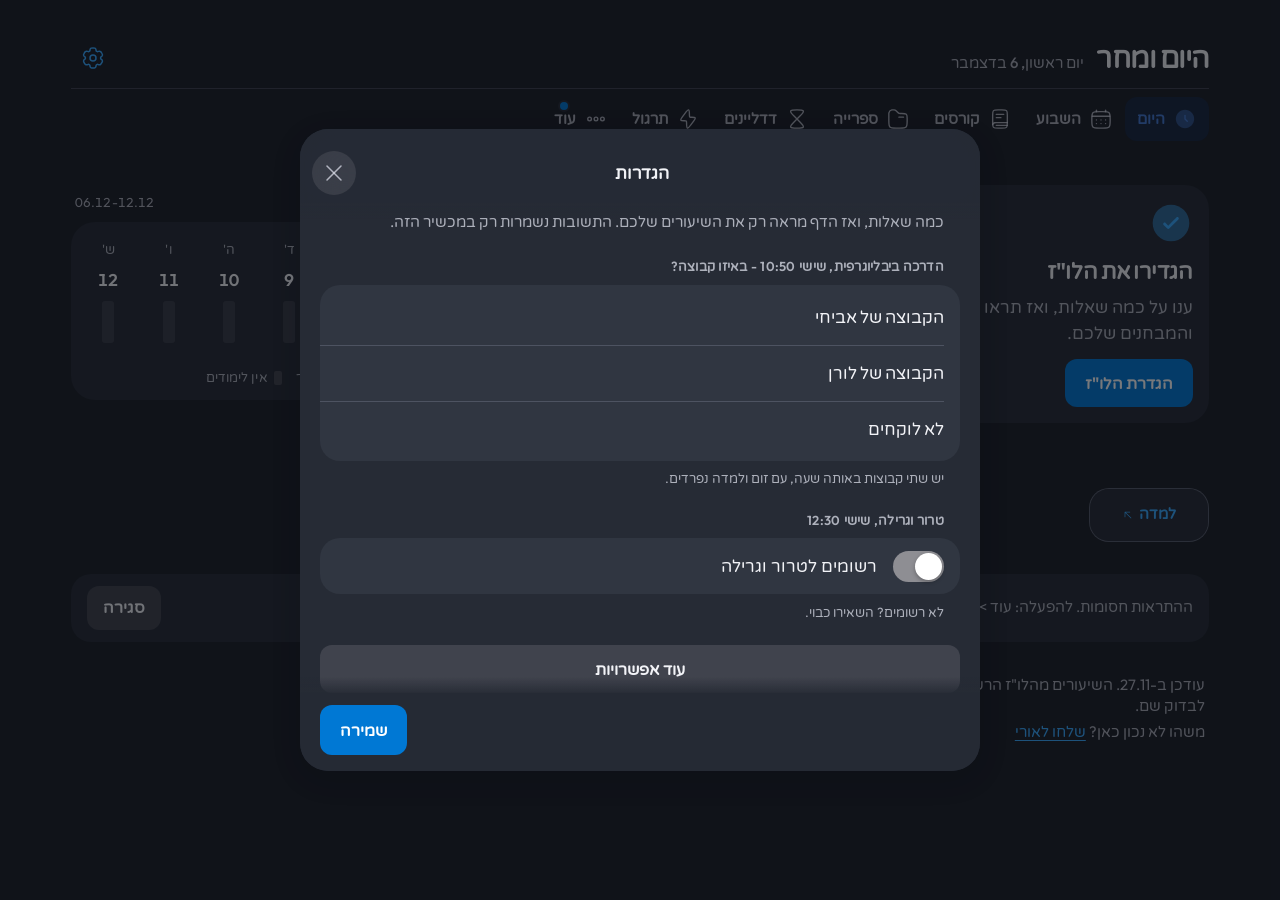
==== index.html @ 7a4036c8 "auto: schedule/deadlines" ====
<!doctype html>
<html lang="he" dir="rtl">
<head>
<meta charset="utf-8">
<meta http-equiv="Content-Security-Policy" content="default-src 'none'; script-src 'self' 'sha256-lDEE6qmxR4JIlNZMzkxEkZ+Kf8+pRT7IKorqDad0kac='; style-src 'self' 'unsafe-inline'; img-src 'self' data:; font-src 'self'; connect-src 'self' https://webcounter.ipi.co.il:8080 https://docs.google.com; frame-src 'self'; worker-src 'self'; manifest-src 'self'; base-uri 'none'; form-action 'none'; object-src 'none'">
<meta name="viewport" content="width=device-width,initial-scale=1,viewport-fit=cover">
<meta name="color-scheme" content="light dark">
<meta name="robots" content="noindex,nofollow">
<meta name="referrer" content="no-referrer">
<link rel="icon" type="image/png" sizes="192x192" href="icon4-192.png">
<link rel="manifest" href="manifest.webmanifest">
<link rel="apple-touch-icon" href="icon4-180.png">
<link rel="apple-touch-icon" sizes="167x167" href="icons/touch-167.png">
<link rel="apple-touch-icon" sizes="152x152" href="icons/touch-152.png">
<link rel="apple-touch-icon" sizes="120x120" href="icons/touch-120.png">
<link rel="icon" type="image/png" sizes="32x32" href="icons/favicon-32.png">
<meta name="mobile-web-app-capable" content="yes">
<meta name="apple-mobile-web-app-capable" content="yes">
<meta name="apple-mobile-web-app-status-bar-style" content="default">
<link rel="apple-touch-startup-image" media="(device-width: 430px) and (device-height: 932px) and (-webkit-device-pixel-ratio: 3) and (orientation: portrait) and (prefers-color-scheme: light)" href="splash/430x932-3x.png">
<link rel="apple-touch-startup-image" media="(device-width: 430px) and (device-height: 932px) and (-webkit-device-pixel-ratio: 3) and (orientation: portrait) and (prefers-color-scheme: dark)" href="splash/430x932-3x-dark.png">
<link rel="apple-touch-startup-image" media="(device-width: 393px) and (device-height: 852px) and (-webkit-device-pixel-ratio: 3) and (orientation: portrait) and (prefers-color-scheme: light)" href="splash/393x852-3x.png">
<link rel="apple-touch-startup-image" media="(device-width: 393px) and (device-height: 852px) and (-webkit-device-pixel-ratio: 3) and (orientation: portrait) and (prefers-color-scheme: dark)" href="splash/393x852-3x-dark.png">
<link rel="apple-touch-startup-image" media="(device-width: 428px) and (device-height: 926px) and (-webkit-device-pixel-ratio: 3) and (orientation: portrait) and (prefers-color-scheme: light)" href="splash/428x926-3x.png">
<link rel="apple-touch-startup-image" media="(device-width: 428px) and (device-height: 926px) and (-webkit-device-pixel-ratio: 3) and (orientation: portrait) and (prefers-color-scheme: dark)" href="splash/428x926-3x-dark.png">
<link rel="apple-touch-startup-image" media="(device-width: 390px) and (device-height: 844px) and (-webkit-device-pixel-ratio: 3) and (orientation: portrait) and (prefers-color-scheme: light)" href="splash/390x844-3x.png">
<link rel="apple-touch-startup-image" media="(device-width: 390px) and (device-height: 844px) and (-webkit-device-pixel-ratio: 3) and (orientation: portrait) and (prefers-color-scheme: dark)" href="splash/390x844-3x-dark.png">
<link rel="apple-touch-startup-image" media="(device-width: 375px) and (device-height: 812px) and (-webkit-device-pixel-ratio: 3) and (orientation: portrait) and (prefers-color-scheme: light)" href="splash/375x812-3x.png">
<link rel="apple-touch-startup-image" media="(device-width: 375px) and (device-height: 812px) and (-webkit-device-pixel-ratio: 3) and (orientation: portrait) and (prefers-color-scheme: dark)" href="splash/375x812-3x-dark.png">
<link rel="apple-touch-startup-image" media="(device-width: 414px) and (device-height: 896px) and (-webkit-device-pixel-ratio: 3) and (orientation: portrait) and (prefers-color-scheme: light)" href="splash/414x896-3x.png">
<link rel="apple-touch-startup-image" media="(device-width: 414px) and (device-height: 896px) and (-webkit-device-pixel-ratio: 3) and (orientation: portrait) and (prefers-color-scheme: dark)" href="splash/414x896-3x-dark.png">
<link rel="apple-touch-startup-image" media="(device-width: 414px) and (device-height: 896px) and (-webkit-device-pixel-ratio: 2) and (orientation: portrait) and (prefers-color-scheme: light)" href="splash/414x896-2x.png">
<link rel="apple-touch-startup-image" media="(device-width: 414px) and (device-height: 896px) and (-webkit-device-pixel-ratio: 2) and (orientation: portrait) and (prefers-color-scheme: dark)" href="splash/414x896-2x-dark.png">
<link rel="apple-touch-startup-image" media="(device-width: 375px) and (device-height: 667px) and (-webkit-device-pixel-ratio: 2) and (orientation: portrait) and (prefers-color-scheme: light)" href="splash/375x667-2x.png">
<link rel="apple-touch-startup-image" media="(device-width: 375px) and (device-height: 667px) and (-webkit-device-pixel-ratio: 2) and (orientation: portrait) and (prefers-color-scheme: dark)" href="splash/375x667-2x-dark.png">
<link rel="apple-touch-startup-image" media="(device-width: 402px) and (device-height: 874px) and (-webkit-device-pixel-ratio: 3) and (orientation: portrait) and (prefers-color-scheme: light)" href="splash/402x874-3x.png">
<link rel="apple-touch-startup-image" media="(device-width: 402px) and (device-height: 874px) and (-webkit-device-pixel-ratio: 3) and (orientation: portrait) and (prefers-color-scheme: dark)" href="splash/402x874-3x-dark.png">
<link rel="apple-touch-startup-image" media="(device-width: 440px) and (device-height: 956px) and (-webkit-device-pixel-ratio: 3) and (orientation: portrait) and (prefers-color-scheme: light)" href="splash/440x956-3x.png">
<link rel="apple-touch-startup-image" media="(device-width: 440px) and (device-height: 956px) and (-webkit-device-pixel-ratio: 3) and (orientation: portrait) and (prefers-color-scheme: dark)" href="splash/440x956-3x-dark.png">
<meta name="apple-mobile-web-app-title" content="היום ומחר">
<meta name="theme-color" content="#F2F2F7" media="(prefers-color-scheme: light)">
<meta name="theme-color" content="#000000" media="(prefers-color-scheme: dark)">
<script>try{localStorage.removeItem("tzofen-home-v1-theme")}catch(e){}
(function(){
  var K="tz-theme", root=document.documentElement;
  /* the colour of the page background in each theme (tokens.css and extra.css); the browser bar and the splash follow it */
  var BG={dusk:"#1B1F27", paper:"#ECE8DF", light:"#F2F2F7", dark:"#000000"};
  function get(){ try{ var v=localStorage.getItem(K); return v==="dark"||v==="auto"||v==="dusk"||v==="paper"||v==="light"?v:"dusk" }catch(e){ return "dusk" } }
  function metas(){
    var ms=document.head.querySelectorAll('meta[name="theme-color"]');
    while (ms.length<2){ var m=document.createElement("meta"); m.name="theme-color"; document.head.appendChild(m); ms=document.head.querySelectorAll('meta[name="theme-color"]') }
    return ms;
  }
  /* auto: two metas that carry a media query, so the browser follows the phone. Every other theme: both metas say the same colour. */
  function paint(v){
    var ms=metas();
    if (v==="auto"){
      ms[0].setAttribute("content",BG.light); ms[0].setAttribute("media","(prefers-color-scheme: light)");
      ms[1].setAttribute("content",BG.dark);  ms[1].setAttribute("media","(prefers-color-scheme: dark)");
    } else {
      for (var i=0;i<ms.length;i++){ ms[i].setAttribute("content",BG[v]); ms[i].removeAttribute("media") }
    }
  }
  function apply(v){ if(v==="auto") root.removeAttribute("data-theme"); else root.setAttribute("data-theme",v); paint(v) }
  apply(get());
  document.addEventListener("DOMContentLoaded",function(){
    var v=get(), r=document.querySelector('input[name=theme][value="'+v+'"]'); if(r) r.checked=true;
    document.addEventListener("change",function(e){
      var t=e.target; if(!t||t.name!=="theme") return;
      try{ localStorage.setItem(K,t.value) }catch(x){}
      apply(t.value);
    });
  });
})();
</script>
<title>היום ומחר - צופן</title>
<meta name="description" content="השיעור הבא, היום ומחר, דדליינים, מבחנים וחניה בבר-אילן, לצופן שנה א'">
<meta property="og:type" content="website">
<meta property="og:locale" content="he_IL">
<meta property="og:title" content="היום ומחר - צופן">
<meta property="og:description" content="השיעור הבא, היום ומחר, דדליינים, מבחנים וחניה בבר-אילן, לצופן שנה א'">
<meta property="og:url" content="https://orihamo.github.io/tzofen/">
<meta property="og:image" content="https://orihamo.github.io/tzofen/og-v1.png">
<meta property="og:image:width" content="1200">
<meta property="og:image:height" content="630">
<meta property="og:image:alt" content="היום ומחר: הלוח של צופן שנה א'">
<meta name="twitter:card" content="summary_large_image">
<link rel="stylesheet" href="a/app.124fa1e1.css">
</head>
<body>
<svg xmlns="http://www.w3.org/2000/svg" width="0" height="0" style="position:absolute" aria-hidden="true" focusable="false"><defs>
<!-- Icons: Solar by 480 Design, CC BY 4.0 (https://creativecommons.org/licenses/by/4.0/) -->
<symbol id="i-clock" viewBox="0 0 24 24" fill="currentColor"><g fill="none" stroke="currentColor" stroke-linecap="round" stroke-width="1.5"><circle cx="12" cy="12" r="10"/><path stroke-linejoin="round" d="M12 8V12L14.5 14.5"/></g></symbol>
<symbol id="i-calendar-blank" viewBox="0 0 24 24" fill="currentColor"><g fill="none" stroke="currentColor" stroke-linecap="round" stroke-width="1.5"><path d="M10 22H14C17.7712 22 19.6569 22 20.8284 20.8284C22 19.6569 22 17.7712 22 14V12C22 8.22876 22 6.34315 20.8284 5.17157C19.6569 4 17.7712 4 14 4H10C6.22876 4 4.34315 4 3.17157 5.17157C2 6.34315 2 8.22876 2 12V14C2 17.7712 2 19.6569 3.17157 20.8284C4.34315 22 6.22876 22 10 22Z"/><path d="M7 4V2.5"/><path d="M17 4V2.5"/><path d="M2.5 9H21.5"/><path stroke-linejoin="round" d="M17 13H17.0001"/><path stroke-linejoin="round" d="M12 13H12.0001"/><path stroke-linejoin="round" d="M7 13H7.0001"/><path stroke-linejoin="round" d="M17 17.0234H17.0001"/><path stroke-linejoin="round" d="M12 17.0234H12.0001"/><path stroke-linejoin="round" d="M7 17.0234H7.0001"/></g></symbol>
<symbol id="i-book-open" viewBox="0 0 24 24" fill="currentColor"><g fill="none" stroke="currentColor" stroke-linecap="round" stroke-width="1.5"><path d="M10 22H14C16.8284 22 18.2426 22 19.1213 21.1213C20 20.2426 20 18.8284 20 16V8C20 5.17157 20 3.75736 19.1213 2.87868C18.2426 2 16.8284 2 14 2H10C7.17157 2 5.75736 2 4.87868 2.87868C4 3.75736 4 5.17157 4 8V16C4 18.8284 4 20.2426 4.87868 21.1213C5.75736 22 7.17157 22 10 22Z"/><path d="M19.9997 16H7.89749C6.96751 16 6.50253 16 6.12103 16.1022C5.08575 16.3796 4.29986 17.1212 4.02246 18.1564"/><path d="M8 7H16"/><path d="M8 10.5H13"/><path d="M19.9239 19H8"/></g></symbol>
<symbol id="i-hourglass" viewBox="0 0 24 24" fill="currentColor"><path fill="none" stroke="currentColor" stroke-linecap="round" stroke-width="1.5" d="M12 12L9.0423 14.9289C6.11981 17.823 4.65857 19.27 5.06765 20.5185C5.10282 20.6258 5.14649 20.7302 5.19825 20.8307C5.80046 22 7.86697 22 12 22C16.133 22 18.1995 22 18.8017 20.8307C18.8535 20.7302 18.8972 20.6258 18.9323 20.5185C19.3414 19.27 17.8802 17.823 14.9577 14.9289L12 12ZM12 12L14.9577 9.07107C17.8802 6.177 19.3414 4.72997 18.9323 3.48149C18.8972 3.37417 18.8535 3.26977 18.8017 3.16926C18.1995 2 16.133 2 12 2C7.86697 2 5.80046 2 5.19825 3.16926C5.14649 3.26977 5.10282 3.37417 5.06765 3.48149C4.65857 4.72997 6.11981 6.177 9.0423 9.07107L12 12Z"/></symbol>
<symbol id="i-dots-three" viewBox="0 0 24 24" fill="currentColor"><g fill="none" stroke="currentColor" stroke-linecap="round" stroke-width="1.5"><circle cx="5" cy="12" r="2"/><circle cx="12" cy="12" r="2"/><circle cx="19" cy="12" r="2"/></g></symbol>
<symbol id="i-gear" viewBox="0 0 24 24" fill="currentColor"><g fill="none" stroke="currentColor" stroke-linecap="round" stroke-width="1.5"><circle cx="12" cy="12" r="3"/><path d="M12.0005 2C12.9324 2 13.3983 2 13.7658 2.15224C14.2559 2.35523 14.6452 2.74458 14.8482 3.23463C14.9409 3.45833 14.9772 3.71848 14.9914 4.09794C15.0122 4.65566 15.2982 5.17191 15.7816 5.45096C16.2649 5.73002 16.855 5.71959 17.3484 5.4588C17.6841 5.28136 17.9276 5.18269 18.1676 5.15109C18.6935 5.08185 19.2254 5.22436 19.6462 5.54727C19.9618 5.78945 20.1948 6.19297 20.6607 7C21.1267 7.80703 21.3596 8.21055 21.4116 8.60497C21.4808 9.13087 21.3383 9.66273 21.0154 10.0835C20.868 10.2757 20.6608 10.4371 20.3392 10.6392C19.8667 10.9361 19.5626 11.4418 19.5626 11.9999C19.5626 12.558 19.8666 13.0639 20.3392 13.3608C20.6607 13.5628 20.8679 13.7243 21.0153 13.9164C21.3382 14.3372 21.4807 14.8691 21.4115 15.395C21.3595 15.7894 21.1266 16.1929 20.6606 16.9999C20.1947 17.807 19.9617 18.2105 19.6461 18.4527C19.2253 18.7756 18.6934 18.9181 18.1675 18.8488C17.9275 18.8172 17.6841 18.7186 17.3484 18.5412C16.8549 18.2804 16.2648 18.2699 15.7815 18.549C15.2982 18.8281 15.0122 19.3443 14.9914 19.902C14.9772 20.2815 14.9409 20.5417 14.8482 20.7654C14.6452 21.2554 14.2559 21.6448 13.7658 21.8478C13.3983 22 12.9324 22 12.0005 22C11.0686 22 10.6027 22 10.2351 21.8478C9.74505 21.6448 9.35571 21.2554 9.15272 20.7654C9.06006 20.5417 9.0238 20.2815 9.0096 19.9021C8.98874 19.3443 8.70273 18.8281 8.21939 18.549C7.73605 18.27 7.14596 18.2804 6.65253 18.5412C6.31681 18.7186 6.07338 18.8173 5.83333 18.8489C5.30743 18.9181 4.77557 18.7756 4.35475 18.4527C4.03913 18.2106 3.80616 17.807 3.34022 17C2.87428 16.193 2.64131 15.7894 2.58938 15.395C2.52015 14.8691 2.66266 14.3373 2.98557 13.9165C3.13297 13.7244 3.34013 13.5629 3.66167 13.3608C4.13424 13.0639 4.43832 12.5581 4.43835 12C4.43838 11.4419 4.13429 10.936 3.66167 10.639C3.34019 10.437 3.13305 10.2756 2.98566 10.0835C2.66276 9.66266 2.52025 9.1308 2.58948 8.60491C2.64141 8.21048 2.87438 7.80697 3.34032 6.99993C3.80626 6.1929 4.03923 5.78938 4.35485 5.5472C4.77567 5.22429 5.30753 5.08178 5.83342 5.15102C6.07349 5.18262 6.31693 5.2813 6.65268 5.45876C7.14608 5.71954 7.73612 5.72996 8.21943 5.45093C8.70274 5.17189 8.98875 4.65568 9.0096 4.09799C9.02379 3.7185 9.06005 3.45834 9.15272 3.23463C9.35571 2.74458 9.74505 2.35523 10.2351 2.15224C10.6027 2 11.0686 2 12.0005 2Z"/></g></symbol>
<symbol id="i-x" viewBox="0 0 24 24" fill="currentColor"><g fill="none" stroke="currentColor" stroke-linecap="round" stroke-width="1.5"><path d="M19.0068 5L5.00684 19"/><path d="M19 19L5 5"/></g></symbol>
<symbol id="i-caret-down" viewBox="0 0 24 24" fill="currentColor"><path fill="none" stroke="currentColor" stroke-linecap="round" stroke-linejoin="round" stroke-width="1.5" d="M19 9L12 15L5 9"/></symbol>
<symbol id="i-caret-right" viewBox="0 0 24 24" fill="currentColor"><path fill="none" stroke="currentColor" stroke-linecap="round" stroke-linejoin="round" stroke-width="1.5" d="M9 5L15 12L9 19"/></symbol>
<symbol id="i-caret-left" viewBox="0 0 24 24" fill="currentColor"><path fill="none" stroke="currentColor" stroke-linecap="round" stroke-linejoin="round" stroke-width="1.5" d="M15 5L9 12L15 19"/></symbol>
<symbol id="i-video-camera" viewBox="0 0 24 24" fill="currentColor"><g fill="none" stroke="currentColor" stroke-linecap="round" stroke-width="1.5"><path d="M9.5 20C6.21252 20 4.56878 20 3.46243 19.092C3.25989 18.9258 3.07418 18.7401 2.90796 18.5376C2 17.4312 2 15.7875 2 12.5V11.5C2 8.21252 2 6.56878 2.90796 5.46243C3.07418 5.25989 3.25989 5.07418 3.46243 4.90796C4.56878 4 6.21252 4 9.5 4C12.7875 4 14.4312 4 15.5376 4.90796C15.7401 5.07418 15.9258 5.25989 16.092 5.46243C17 6.56878 17 8.21252 17 11.5V12.5C17 15.7875 17 17.4312 16.092 18.5376C15.9258 18.7401 15.7401 18.9258 15.5376 19.092C14.4312 20 12.7875 20 9.5 20Z"/><path d="M17 9.49995L17.6584 9.17077C19.6042 8.19783 20.5772 7.71135 21.2886 8.15102C22 8.5907 22 9.67848 22 11.8541V12.1458C22 14.3214 22 15.4092 21.2886 15.8489C20.5772 16.2885 19.6042 15.8021 17.6584 14.8291L17 14.4999V9.49995Z"/></g></symbol>
<symbol id="i-map-pin" viewBox="0 0 24 24" fill="currentColor"><g fill="none" stroke="currentColor" stroke-linecap="round" stroke-width="1.5"><path d="M13.4629 21.6744C12.5343 22.1085 11.4657 22.1085 10.5371 21.6744C6.55332 19.8124 4 14.6055 4 10.1433C4 5.64588 7.58172 2 12 2C16.4183 2 20 5.64588 20 10.1433C20 14.6055 17.4467 19.8124 13.4629 21.6744Z"/><circle cx="12" cy="10" r="3"/></g></symbol>
<symbol id="i-check" viewBox="0 0 24 24" fill="currentColor"><g fill="none" stroke="currentColor" stroke-linecap="round" stroke-linejoin="round" stroke-width="1.5"><path d="M4 12.9L7.14286 16.5L15 7.5"/><path d="M20 7.5625L11.4283 16.5625L11 16"/></g></symbol>
<symbol id="i-arrow-up-right" viewBox="0 0 24 24" fill="currentColor"><path fill="none" stroke="currentColor" stroke-linecap="round" stroke-linejoin="round" stroke-width="1.5" d="M6 18L18 6M18 15V6H9"/></symbol>
<symbol id="i-magnifying-glass" viewBox="0 0 24 24" fill="currentColor"><g fill="none" stroke="currentColor" stroke-linecap="round" stroke-width="1.5"><circle cx="11.5" cy="11.5" r="9.5"/><path d="M18.2168 18.2178L21.9994 22.0004"/></g></symbol>
<symbol id="i-plus" viewBox="0 0 24 24" fill="currentColor"><g fill="none" stroke="currentColor" stroke-linecap="round" stroke-width="1.5"><path d="M4 12L20 12"/><path d="M12.0204 4L12.0205 20.0003"/></g></symbol>
<symbol id="i-info" viewBox="0 0 24 24" fill="currentColor"><g fill="none" stroke="currentColor" stroke-linecap="round" stroke-width="1.5"><circle cx="12" cy="12" r="10"/><path d="M12 17V11"/><path stroke-linejoin="round" d="M12 8H12.0001"/></g></symbol>
<symbol id="i-share-network" viewBox="0 0 24 24" fill="currentColor"><g fill="none" stroke="currentColor" stroke-linecap="round" stroke-width="1.5"><path d="M19.5 5.5C19.5 6.88071 18.3807 8 17 8C15.6193 8 14.5 6.88071 14.5 5.5C14.5 4.11929 15.6193 3 17 3C18.3807 3 19.5 4.11929 19.5 5.5Z"/><path d="M14.5 18.5C14.5 17.1193 15.6193 16 17 16C18.3807 16 19.5 17.1193 19.5 18.5C19.5 19.8807 18.3807 21 17 21C15.6193 21 14.5 19.8807 14.5 18.5Z"/><path d="M4.5 12C4.5 10.6193 5.61929 9.5 7 9.5C8.38071 9.5 9.5 10.6193 9.5 12C9.5 13.3807 8.38071 14.5 7 14.5C5.61929 14.5 4.5 13.3807 4.5 12Z"/><path d="M9.09668 13.3628L14.9038 17.1374"/><path d="M9.09668 10.6372L14.9039 6.86258"/></g></symbol>
<symbol id="i-link" viewBox="0 0 24 24" fill="currentColor"><g fill="none" stroke="currentColor" stroke-linecap="round" stroke-width="1.5"><path d="M10.0464 14C8.54044 12.4882 8.67609 9.90087 10.3494 8.22108L15.197 3.35462C16.8703 1.67483 19.4476 1.53865 20.9536 3.05046C22.4596 4.56228 22.3239 7.14956 20.6506 8.82935L18.2268 11.2626"/><path d="M13.9536 10C15.4596 11.5118 15.3239 14.0991 13.6506 15.7789L11.2268 18.2121L8.80299 20.6454C7.12969 22.3252 4.55237 22.4613 3.0464 20.9495C1.54043 19.4377 1.67609 16.8504 3.34939 15.1706L5.77323 12.7373"/></g></symbol>
<symbol id="i-bell" viewBox="0 0 24 24" fill="currentColor"><g fill="none" stroke="currentColor" stroke-linecap="round" stroke-width="1.5"><path d="M18.7491 9.70957V9.00496C18.7491 5.13623 15.7274 2 12 2C8.27256 2 5.25087 5.13623 5.25087 9.00496V9.70957C5.25087 10.5552 5.00972 11.3818 4.5578 12.0854L3.45036 13.8095C2.43882 15.3843 3.21105 17.5249 4.97036 18.0229C9.57274 19.3257 14.4273 19.3257 19.0296 18.0229C20.789 17.5249 21.5612 15.3843 20.5496 13.8095L19.4422 12.0854C18.9903 11.3818 18.7491 10.5552 18.7491 9.70957Z"/><path d="M7.5 19C8.15503 20.7478 9.92246 22 12 22C14.0775 22 15.845 20.7478 16.5 19"/></g></symbol>
<symbol id="i-chat-circle" viewBox="0 0 24 24" fill="currentColor"><path fill="none" stroke="currentColor" stroke-linecap="round" stroke-width="1.5" d="M22 12C22 17.5228 17.5228 22 12 22C10.4003 22 8.88837 21.6244 7.54753 20.9565C7.19121 20.7791 6.78393 20.72 6.39939 20.8229L4.17335 21.4185C3.20701 21.677 2.32295 20.793 2.58151 19.8267L3.17712 17.6006C3.28001 17.2161 3.22094 16.8088 3.04346 16.4525C2.37562 15.1116 2 13.5997 2 12C2 6.47715 6.47715 2 12 2C17.5228 2 22 6.47715 22 12Z"/></symbol>
<symbol id="i-megaphone" viewBox="0 0 24 24" fill="currentColor"><g fill="none" stroke="currentColor" stroke-linecap="round" stroke-width="1.5"><path d="M1.5 11.9998C1.5 12.3222 1.51299 12.6706 1.53479 13.0282C1.60847 14.237 1.64531 14.8414 1.95854 15.4228C2.24473 15.9539 2.7923 16.4692 3.33988 16.7225C3.93921 16.9998 4.62617 16.9998 6.00008 16.9998C6.51215 16.9998 6.76819 16.9998 7.0162 17.0417C7.26138 17.0831 7.50046 17.1548 7.72795 17.2552C7.95806 17.3567 8.17181 17.4977 8.59932 17.7796L8.81825 17.9239C11.3612 19.6006 12.6327 20.4389 13.7001 20.0747C13.9047 20.0049 14.1028 19.9041 14.2797 19.7797C15.2024 19.1313 15.2725 17.6226 15.4127 14.6052C15.4646 13.4879 15.5 12.5317 15.5 11.9998C15.5 11.4679 15.4646 10.5117 15.4127 9.3944C15.2725 6.37699 15.2024 4.86829 14.2797 4.21984C14.1028 4.09551 13.9047 3.9947 13.7001 3.92487C12.6327 3.56063 11.3612 4.39898 8.81825 6.07566L8.59932 6.22002C8.17181 6.50189 7.95806 6.64283 7.72795 6.74438C7.50046 6.84478 7.26138 6.9165 7.0162 6.95791C6.76819 6.99979 6.51215 6.99979 6.00008 6.99979C4.62617 6.99979 3.93921 6.99979 3.33988 7.27707C2.7923 7.53042 2.24473 8.04563 1.95854 8.57679C1.64531 9.15814 1.60847 9.76255 1.53479 10.9714C1.51299 11.329 1.5 11.6774 1.5 11.9998Z"/><path d="M20 6C20 6 21.5 7.8 21.5 12C21.5 16.2 20 18 20 18"/><path d="M18 9C18 9 18.5 9.9 18.5 12C18.5 14.1 18 15 18 15"/></g></symbol>
<symbol id="i-folder" viewBox="0 0 24 24" fill="currentColor"><g fill="none" stroke="currentColor" stroke-linecap="round" stroke-width="1.5"><path d="M18 10L13 10"/><path d="M11 4L10.4497 3.44975C10.1763 3.17633 10.0396 3.03961 9.89594 2.92051C9.27652 2.40704 8.51665 2.09229 7.71557 2.01738C7.52976 2 7.33642 2 6.94975 2C6.06722 2 5.62595 2 5.25839 2.06935C3.64031 2.37464 2.37464 3.64031 2.06935 5.25839C2 5.62595 2 6.06722 2 6.94975V14C2 17.7712 2 19.6569 3.17157 20.8284C4.34315 22 6.22876 22 10 22H14C17.7712 22 19.6569 22 20.8284 20.8284C22 19.6569 22 17.7712 22 14V11.7979C22 9.16554 22 7.84935 21.2305 6.99383C21.1598 6.91514 21.0849 6.84024 21.0062 6.76946C20.1506 6 18.8345 6 16.2021 6H15.8284C14.6747 6 14.0979 6 13.5604 5.84678C13.2651 5.7626 12.9804 5.64471 12.7121 5.49543C12.2237 5.22367 11.8158 4.81578 11 4Z"/></g></symbol>
<symbol id="i-warning-circle" viewBox="0 0 24 24" fill="currentColor"><g fill="none" stroke="currentColor" stroke-linecap="round" stroke-width="1.5"><circle cx="12" cy="12" r="10"/><path d="M12 7V13"/><path stroke-linejoin="round" d="M12 16H12.0001"/></g></symbol>
<symbol id="i-wifi-slash" viewBox="0 0 24 24" fill="currentColor"><g fill="none" stroke="currentColor" stroke-linecap="round" stroke-width="1.5"><path d="M8.66699 15.8931C10.5079 13.9061 13.4927 13.9061 15.3337 15.8931"/><path d="M5.33301 12.295C7.42965 10.032 10.2681 9.05764 13.0035 9.37195"/><path d="M2 8.69694C5.01816 5.43925 9.06111 3.96185 13.0088 4.26472"/><path stroke-linejoin="round" d="M12.0176 19.4644H12.0177"/><path d="M22 5.00002L19 8.00001M19 8.00001L16 11M19 8.00001L16 5M19 8.00001L21.9999 11"/></g></symbol>
<symbol id="i-star" viewBox="0 0 24 24" fill="currentColor"><path fill="none" stroke="currentColor" stroke-linecap="round" stroke-width="1.5" d="M6.67589 7.62805L6.03954 7.77203C3.57986 8.32856 2.35002 8.60682 2.05742 9.54773C1.76482 10.4886 2.60325 11.4691 4.2801 13.4299L4.71392 13.9372C5.19043 14.4944 5.42868 14.773 5.53586 15.1177C5.64305 15.4624 5.60703 15.8341 5.53498 16.5776L5.4694 17.2544C5.21588 19.8706 5.08912 21.1787 5.85515 21.7602C6.62118 22.3417 7.77268 21.8115 10.0757 20.7512L10.6715 20.4768C11.3259 20.1755 11.6531 20.0248 12 20.0248C12.3469 20.0248 12.6741 20.1755 13.3285 20.4768L13.9243 20.7512C16.2273 21.8115 17.3788 22.3417 18.1449 21.7602C18.9109 21.1787 18.7841 19.8706 18.5306 17.2544L18.465 16.5776C18.393 15.8341 18.357 15.4624 18.4641 15.1177C18.5713 14.773 18.8096 14.4944 19.2861 13.9372L19.7199 13.4299C21.3968 11.4691 22.2352 10.4886 21.9426 9.54773C21.65 8.60682 20.4201 8.32856 17.9605 7.77203L17.3241 7.62805C16.6251 7.4699 16.2757 7.39083 15.9951 7.17781C15.7144 6.96479 15.5345 6.64193 15.1745 5.99623L14.8468 5.40837C13.5802 3.13612 12.9469 2 12 2C11.0531 2 10.4198 3.13613 9.15316 5.40838L8.82547 5.99623C8.46553 6.64194 8.28555 6.96479 8.00494 7.17781C7.72433 7.39083 7.37485 7.4699 6.67589 7.62805Z"/></symbol>
<symbol id="i-push-pin" viewBox="0 0 24 24" fill="currentColor"><path fill="none" stroke="currentColor" stroke-linecap="round" stroke-width="1.5" d="M2 22L6.65323 17.342M19.0716 8.03562L15.9894 4.9502C13.8823 2.84101 12.8288 1.78641 11.6973 2.03606C10.5657 2.28571 10.0527 3.68593 9.02665 6.48636L8.3322 8.38177C8.05866 9.12835 7.92189 9.50164 7.67582 9.79038C7.56541 9.91994 7.43978 10.0357 7.30167 10.1351C6.99386 10.3567 6.61092 10.4623 5.84504 10.6735C4.11881 11.1494 3.2557 11.3873 2.93045 11.9521C2.78985 12.1962 2.71668 12.4734 2.71846 12.7552C2.72258 13.4071 3.35561 14.0408 4.62169 15.3081L8.73837 19.429C10.0125 20.7044 10.6496 21.3421 11.3052 21.3431C11.5816 21.3435 11.8532 21.2717 12.0933 21.1347C12.6629 20.8096 12.9021 19.9401 13.3806 18.2012C13.5909 17.4366 13.6961 17.0543 13.9169 16.7466C14.0136 16.6119 14.1257 16.489 14.251 16.3805C14.5372 16.1326 14.9081 15.9933 15.6498 15.7146L17.5669 14.9943C20.3364 13.9537 21.7211 13.4335 21.9652 12.3049C22.2092 11.1764 21.1633 10.1295 19.0716 8.03562Z"/></symbol>
<symbol id="i-arrows-clockwise" viewBox="0 0 24 24" fill="currentColor"><g fill="none" stroke="currentColor" stroke-linecap="round" stroke-linejoin="round" stroke-width="1.5"><path d="M3.67981 13L3.67981 11.3333C3.67981 6.73096 7.4402 3 12.0789 3C15.1178 3 17.7799 4.60136 19.2545 7M2 11.3333L3.67981 13L5.35962 11.3333"/><path d="M20.3139 11V12.6667C20.3139 17.269 16.5391 21 11.8827 21C8.83213 21 6.15995 19.3986 4.67969 17M22.0001 12.6667L20.3139 11L18.6277 12.6667"/></g></symbol>
<symbol id="i-bolt" viewBox="0 0 24 24" fill="currentColor"><path fill="none" stroke="currentColor" stroke-linecap="round" stroke-width="1.5" d="M8.73167 5.77133L5.66953 9.91436C4.3848 11.6526 3.74244 12.5217 4.09639 13.205C4.10225 13.2164 4.10829 13.2276 4.1145 13.2387C4.48945 13.9117 5.59888 13.9117 7.81775 13.9117C9.05079 13.9117 9.6673 13.9117 10.054 14.2754L10.074 14.2946C10.4526 14.6662 10.4526 15.2585 10.4526 16.4433L10.4525 16.7528C10.4525 20.0375 10.4525 21.6798 11.3758 21.9628C12.2992 22.2458 13.2889 20.9067 15.2683 18.2287L18.3304 14.0857C19.6152 12.3475 20.2576 11.4784 19.9036 10.795C19.8977 10.7837 19.8917 10.7724 19.8855 10.7613C19.5106 10.0884 18.4011 10.0884 16.1822 10.0884C14.9492 10.0884 14.3327 10.0884 13.946 9.72466L13.926 9.70541C13.5474 9.33386 13.5474 8.74151 13.5474 7.55682V7.24712C13.5474 3.96249 13.5474 2.32018 12.6241 2.03721C11.7007 1.75425 10.711 3.09327 8.73167 5.77133Z"/></symbol>
<symbol id="i-clock-fill" viewBox="0 0 24 24" fill="currentColor"><path fill="currentColor" d="M12 22C17.5228 22 22 17.5228 22 12C22 6.47715 17.5228 2 12 2C6.47715 2 2 6.47715 2 12C2 17.5228 6.47715 22 12 22Z" opacity=".5"/><path fill="currentColor" fill-rule="evenodd" d="M12 7.25C12.4142 7.25 12.75 7.58579 12.75 8V11.6893L15.0303 13.9697C15.3232 14.2626 15.3232 14.7374 15.0303 15.0303C14.7374 15.3232 14.2626 15.3232 13.9697 15.0303L11.4697 12.5303C11.329 12.3897 11.25 12.1989 11.25 12V8C11.25 7.58579 11.5858 7.25 12 7.25Z" clip-rule="evenodd"/></symbol>
<symbol id="i-calendar-blank-fill" viewBox="0 0 24 24" fill="currentColor"><path fill="currentColor" d="M7 16C7.55228 16 8 16.4477 8 17C8 17.5523 7.55228 18 7 18C6.44772 18 6 17.5523 6 17C6 16.4477 6.44772 16 7 16Z"/><path fill="currentColor" d="M12 16C12.5523 16 13 16.4477 13 17C13 17.5523 12.5523 18 12 18C11.4477 18 11 17.5523 11 17C11 16.4477 11.4477 16 12 16Z"/><path fill="currentColor" d="M17 16C17.5523 16 18 16.4477 18 17C18 17.5523 17.5523 18 17 18C16.4477 18 16 17.5523 16 17C16 16.4477 16.4477 16 17 16Z"/><path fill="currentColor" d="M7 12C7.55228 12 8 12.4477 8 13C8 13.5523 7.55228 14 7 14C6.44772 14 6 13.5523 6 13C6 12.4477 6.44772 12 7 12Z"/><path fill="currentColor" d="M12 12C12.5523 12 13 12.4477 13 13C13 13.5523 12.5523 14 12 14C11.4477 14 11 13.5523 11 13C11 12.4477 11.4477 12 12 12Z"/><path fill="currentColor" d="M17 12C17.5523 12 18 12.4477 18 13C18 13.5523 17.5523 14 17 14C16.4477 14 16 13.5523 16 13C16 12.4477 16.4477 12 17 12Z"/><path fill="currentColor" d="M16.9805 2C17.3961 2.00025 17.7334 2.32483 17.7334 2.72461V4.24902C19.1781 4.36032 20.1264 4.63361 20.8232 5.30371C21.5201 5.97389 21.8042 6.88597 21.9199 8.27539L22 9H2V8.27539C2.11574 6.88599 2.39984 5.97389 3.09668 5.30371C3.79363 4.63345 4.74245 4.3603 6.1875 4.24902V2.72461C6.1875 2.32468 6.52457 2 6.94043 2C7.35622 2.00008 7.69336 2.32473 7.69336 2.72461V4.18457C8.36123 4.17212 9.10985 4.17285 9.95215 4.17285H13.9678C14.8099 4.17285 15.5588 4.17212 16.2266 4.18457V2.72461C16.2266 2.32468 16.5646 2 16.9805 2Z"/><path fill="currentColor" d="M22.0005 14V12C22.0005 11.161 21.9972 9.66517 21.9843 8.99991H2.01014C1.99724 9.66517 2.0005 11.161 2.0005 12V14C2.0005 17.7712 2.0005 19.6568 3.17208 20.8284C4.34365 22 6.22927 22 10.0005 22H14.0005C17.7717 22 19.6574 22 20.8289 20.8284C22.0005 19.6568 22.0005 17.7712 22.0005 14Z" opacity=".5"/></symbol>
<symbol id="i-book-open-fill" viewBox="0 0 24 24" fill="currentColor"><path fill="currentColor" d="M4.72718 2.73332C5.03258 2.42535 5.46135 2.22456 6.27103 2.11478C7.10452 2.00177 8.2092 2 9.7931 2H14.2069C15.7908 2 16.8955 2.00177 17.729 2.11478C18.5387 2.22456 18.9674 2.42535 19.2728 2.73332C19.5782 3.0413 19.7773 3.47368 19.8862 4.2902C19.9982 5.13073 20 6.24474 20 7.84202L20 18H7.42598C6.34236 18 5.96352 18.0057 5.67321 18.0681C5.15982 18.1785 4.71351 18.4151 4.38811 18.7347C4.27837 18.8425 4.22351 18.8964 4.09696 19.2397C4.02435 19.4367 4 19.5687 4 19.7003V7.84202C4 6.24474 4.00176 5.13073 4.11382 4.2902C4.22268 3.47368 4.42179 3.0413 4.72718 2.73332Z" opacity=".5"/><path fill="currentColor" d="M20.0003 18C19.9985 18.4741 19.9931 18.8868 19.9759 19.25H8.00027C7.58605 19.25 7.25027 19.5858 7.25027 20C7.25027 20.4142 7.58605 20.75 8.00027 20.75H19.7385C19.625 21.0517 19.4704 21.2539 19.2708 21.4141C18.9642 21.66 18.5336 21.8205 17.721 21.9082C16.8843 21.9984 15.7755 22 14.1858 22H9.75515C8.16514 22 7.05572 21.9985 6.21902 21.9082C5.40635 21.8205 4.97576 21.6601 4.66921 21.4141C4.36282 21.1681 4.16325 20.8228 4.05398 20.1709C4.04579 20.122 4.0376 20.0717 4.03054 20.0205C3.99045 19.7292 3.9704 19.5826 4.09695 19.2393C4.22339 18.8962 4.2783 18.8421 4.38796 18.7344C4.71328 18.4149 5.15989 18.1788 5.67312 18.0684C5.96341 18.0059 6.34258 18 7.42605 18H20.0003Z"/><path fill="currentColor" d="M13.0003 9.75C13.4145 9.75 13.7503 10.0858 13.7503 10.5C13.7503 10.9142 13.4145 11.25 13.0003 11.25H8.00027C7.58605 11.25 7.25027 10.9142 7.25027 10.5C7.25027 10.0858 7.58605 9.75 8.00027 9.75H13.0003Z"/><path fill="currentColor" d="M16.0003 6.25C16.4145 6.25 16.7503 6.58579 16.7503 7C16.7503 7.41421 16.4145 7.75 16.0003 7.75H8.00027C7.58605 7.75 7.25027 7.41421 7.25027 7C7.25027 6.58579 7.58605 6.25 8.00027 6.25H16.0003Z"/></symbol>
<symbol id="i-hourglass-fill" viewBox="0 0 24 24" fill="currentColor"><path fill="currentColor" fill-rule="evenodd" d="M12 2C7.86697 2 5.80046 2 5.19825 3.29918C5.14649 3.41086 5.10282 3.52686 5.06765 3.6461C4.65857 5.0333 6.11981 6.64111 9.0423 9.85674L11 12H13L14.9577 9.85674C17.8802 6.64111 19.3414 5.0333 18.9323 3.6461C18.8972 3.52686 18.8535 3.41086 18.8017 3.29918C18.1995 2 16.133 2 12 2Z" clip-rule="evenodd"/><path fill="currentColor" d="M5.19825 20.7008C5.80046 22 7.86697 22 12 22C16.133 22 18.1995 22 18.8017 20.7008C18.8535 20.5891 18.8972 20.4731 18.9323 20.3539C19.3414 18.9667 17.8802 17.3589 14.9577 14.1433L13 12H11L9.0423 14.1433C6.11981 17.3589 4.65857 18.9667 5.06765 20.3539C5.10282 20.4731 5.14649 20.5891 5.19825 20.7008Z" opacity=".5"/></symbol>
<symbol id="i-dots-three-fill" viewBox="0 0 24 24" fill="currentColor"><path fill="currentColor" d="M7 12C7 13.1046 6.10457 14 5 14C3.89543 14 3 13.1046 3 12C3 10.8954 3.89543 10 5 10C6.10457 10 7 10.8954 7 12Z"/><path fill="currentColor" d="M21 12C21 13.1046 20.1046 14 19 14C17.8954 14 17 13.1046 17 12C17 10.8954 17.8954 10 19 10C20.1046 10 21 10.8954 21 12Z"/><path fill="currentColor" d="M14 12C14 13.1046 13.1046 14 12 14C10.8954 14 10 13.1046 10 12C10 10.8954 10.8954 10 12 10C13.1046 10 14 10.8954 14 12Z" opacity=".5"/></symbol>
<symbol id="i-gear-fill" viewBox="0 0 24 24" fill="currentColor"><path fill="currentColor" fill-rule="evenodd" d="M14.2788 2.15224C13.9085 2 13.439 2 12.5 2C11.561 2 11.0915 2 10.7212 2.15224C10.2274 2.35523 9.83509 2.74458 9.63056 3.23463C9.53719 3.45834 9.50065 3.7185 9.48635 4.09799C9.46534 4.65568 9.17716 5.17189 8.69017 5.45093C8.20318 5.72996 7.60864 5.71954 7.11149 5.45876C6.77318 5.2813 6.52789 5.18262 6.28599 5.15102C5.75609 5.08178 5.22018 5.22429 4.79616 5.5472C4.47814 5.78938 4.24339 6.1929 3.7739 6.99993C3.30441 7.80697 3.06967 8.21048 3.01735 8.60491C2.94758 9.1308 3.09118 9.66266 3.41655 10.0835C3.56506 10.2756 3.77377 10.437 4.0977 10.639C4.57391 10.936 4.88032 11.4419 4.88029 12C4.88026 12.5581 4.57386 13.0639 4.0977 13.3608C3.77372 13.5629 3.56497 13.7244 3.41645 13.9165C3.09108 14.3373 2.94749 14.8691 3.01725 15.395C3.06957 15.7894 3.30432 16.193 3.7738 17C4.24329 17.807 4.47804 18.2106 4.79606 18.4527C5.22008 18.7756 5.75599 18.9181 6.28589 18.8489C6.52778 18.8173 6.77305 18.7186 7.11133 18.5412C7.60852 18.2804 8.2031 18.27 8.69012 18.549C9.17714 18.8281 9.46533 19.3443 9.48635 19.9021C9.50065 20.2815 9.53719 20.5417 9.63056 20.7654C9.83509 21.2554 10.2274 21.6448 10.7212 21.8478C11.0915 22 11.561 22 12.5 22C13.439 22 13.9085 22 14.2788 21.8478C14.7726 21.6448 15.1649 21.2554 15.3694 20.7654C15.4628 20.5417 15.4994 20.2815 15.5137 19.902C15.5347 19.3443 15.8228 18.8281 16.3098 18.549C16.7968 18.2699 17.3914 18.2804 17.8886 18.5412C18.2269 18.7186 18.4721 18.8172 18.714 18.8488C19.2439 18.9181 19.7798 18.7756 20.2038 18.4527C20.5219 18.2105 20.7566 17.807 21.2261 16.9999C21.6956 16.1929 21.9303 15.7894 21.9827 15.395C22.0524 14.8691 21.9088 14.3372 21.5835 13.9164C21.4349 13.7243 21.2262 13.5628 20.9022 13.3608C20.4261 13.0639 20.1197 12.558 20.1197 11.9999C20.1197 11.4418 20.4261 10.9361 20.9022 10.6392C21.2263 10.4371 21.435 10.2757 21.5836 10.0835C21.9089 9.66273 22.0525 9.13087 21.9828 8.60497C21.9304 8.21055 21.6957 7.80703 21.2262 7C20.7567 6.19297 20.522 5.78945 20.2039 5.54727C19.7799 5.22436 19.244 5.08185 18.7141 5.15109C18.4722 5.18269 18.2269 5.28136 17.8887 5.4588C17.3915 5.71959 16.7969 5.73002 16.3099 5.45096C15.8229 5.17191 15.5347 4.65566 15.5136 4.09794C15.4993 3.71848 15.4628 3.45833 15.3694 3.23463C15.1649 2.74458 14.7726 2.35523 14.2788 2.15224Z" clip-rule="evenodd" opacity=".5"/><path fill="currentColor" d="M15.5222 12C15.5222 13.6569 14.1689 15 12.4994 15C10.8299 15 9.47656 13.6569 9.47656 12C9.47656 10.3431 10.8299 9 12.4994 9C14.1689 9 15.5222 10.3431 15.5222 12Z"/></symbol>
<symbol id="i-check-fill" viewBox="0 0 24 24" fill="currentColor"><path fill="currentColor" d="M22 12C22 17.5228 17.5228 22 12 22C6.47715 22 2 17.5228 2 12C2 6.47715 6.47715 2 12 2C17.5228 2 22 6.47715 22 12Z" opacity=".5"/><path fill="currentColor" d="M16.0303 8.96967C16.3232 9.26256 16.3232 9.73744 16.0303 10.0303L11.0303 15.0303C10.7374 15.3232 10.2626 15.3232 9.96967 15.0303L7.96967 13.0303C7.67678 12.7374 7.67678 12.2626 7.96967 11.9697C8.26256 11.6768 8.73744 11.6768 9.03033 11.9697L10.5 13.4393L12.7348 11.2045L14.9697 8.96967C15.2626 8.67678 15.7374 8.67678 16.0303 8.96967Z"/></symbol>
<symbol id="i-info-fill" viewBox="0 0 24 24" fill="currentColor"><path fill="currentColor" d="M22 12C22 17.5228 17.5228 22 12 22C6.47715 22 2 17.5228 2 12C2 6.47715 6.47715 2 12 2C17.5228 2 22 6.47715 22 12Z" opacity=".5"/><path fill="currentColor" d="M12 17.75C12.4142 17.75 12.75 17.4142 12.75 17V11C12.75 10.5858 12.4142 10.25 12 10.25C11.5858 10.25 11.25 10.5858 11.25 11V17C11.25 17.4142 11.5858 17.75 12 17.75Z"/><path fill="currentColor" d="M12 7C12.5523 7 13 7.44771 13 8C13 8.55229 12.5523 9 12 9C11.4477 9 11 8.55229 11 8C11 7.44771 11.4477 7 12 7Z"/></symbol>
<symbol id="i-bell-fill" viewBox="0 0 24 24" fill="currentColor"><path fill="currentColor" d="M18.7491 9V9.7041C18.7491 10.5491 18.9903 11.3752 19.4422 12.0782L20.5496 13.8012C21.5612 15.3749 20.789 17.5139 19.0296 18.0116C14.4273 19.3134 9.57274 19.3134 4.97036 18.0116C3.21105 17.5139 2.43882 15.3749 3.45036 13.8012L4.5578 12.0782C5.00972 11.3752 5.25087 10.5491 5.25087 9.7041V9C5.25087 5.13401 8.27256 2 12 2C15.7274 2 18.7491 5.13401 18.7491 9Z" opacity=".5"/><path fill="currentColor" d="M7.24316 18.5452C7.8941 20.5504 9.77767 22 11.9998 22C14.222 22 16.1055 20.5504 16.7565 18.5452C13.611 19.1355 10.3886 19.1355 7.24316 18.5452Z"/></symbol>
<symbol id="i-folder-fill" viewBox="0 0 24 24" fill="currentColor"><path fill="currentColor" d="M22 14V11.7979C22 9.16554 22 7.84935 21.2305 6.99383C21.1598 6.91514 21.0849 6.84024 21.0062 6.76946C20.1506 6 18.8345 6 16.2021 6H15.8284C14.6747 6 14.0979 6 13.5604 5.84678C13.2651 5.7626 12.9804 5.64471 12.7121 5.49543C12.2237 5.22367 11.8158 4.81578 11 4L10.4497 3.44975C10.1763 3.17633 10.0396 3.03961 9.89594 2.92051C9.27652 2.40704 8.51665 2.09229 7.71557 2.01738C7.52976 2 7.33642 2 6.94975 2C6.06722 2 5.62595 2 5.25839 2.06935C3.64031 2.37464 2.37464 3.64031 2.06935 5.25839C2 5.62595 2 6.06722 2 6.94975V14C2 17.7712 2 19.6569 3.17157 20.8284C4.34315 22 6.22876 22 10 22H14C17.7712 22 19.6569 22 20.8284 20.8284C22 19.6569 22 17.7712 22 14Z" opacity=".5"/><path fill="currentColor" d="M12.25 10C12.25 9.58579 12.5858 9.25 13 9.25H18C18.4142 9.25 18.75 9.58579 18.75 10C18.75 10.4142 18.4142 10.75 18 10.75H13C12.5858 10.75 12.25 10.4142 12.25 10Z"/></symbol>
<symbol id="i-star-fill" viewBox="0 0 24 24" fill="currentColor"><path fill="currentColor" d="M18.4834 16.7674C17.8471 16.9195 17.1829 17 16.5 17C11.8056 17 8 13.1944 8 8.50001C8 8.01653 8.04036 7.54249 8.11791 7.08105C8.08172 7.11586 8.04432 7.14792 8.00494 7.17781C7.72433 7.39083 7.37485 7.46991 6.67589 7.62806L6.03954 7.77204C3.57986 8.32856 2.35002 8.60682 2.05742 9.54774C1.76482 10.4887 2.60325 11.4691 4.2801 13.4299L4.71392 13.9372C5.19042 14.4944 5.42868 14.773 5.53586 15.1177C5.64305 15.4624 5.60703 15.8341 5.53498 16.5776L5.4694 17.2544C5.21588 19.8706 5.08912 21.1787 5.85515 21.7602C6.62117 22.3417 7.77267 21.8116 10.0757 20.7512L10.6715 20.4768C11.3259 20.1755 11.6531 20.0249 12 20.0249C12.3469 20.0249 12.6741 20.1755 13.3285 20.4768L13.9243 20.7512C16.2273 21.8116 17.3788 22.3417 18.1449 21.7602C18.9109 21.1787 18.7841 19.8706 18.5306 17.2544L18.4834 16.7674Z"/><path fill="currentColor" d="M9.15302 5.40838L8.82532 5.99623C8.46538 6.64194 8.28541 6.96479 8.0048 7.17781C8.04418 7.14791 8.08158 7.11586 8.11777 7.08105C8.04022 7.54249 7.99986 8.01653 7.99986 8.50001C7.99986 13.1944 11.8054 17 16.4999 17C17.1828 17 17.8469 16.9195 18.4833 16.7674L18.4649 16.5776C18.3928 15.8341 18.3568 15.4624 18.464 15.1177C18.5712 14.773 18.8094 14.4944 19.2859 13.9372L19.7198 13.4299C21.3966 11.4691 22.235 10.4886 21.9424 9.54773C21.6498 8.60682 20.42 8.32856 17.9603 7.77203L17.324 7.62805C16.625 7.4699 16.2755 7.39083 15.9949 7.17781C15.7143 6.96479 15.5343 6.64194 15.1744 5.99624L14.8467 5.40837C13.58 3.13612 12.9467 2 11.9999 2C11.053 2 10.4197 3.13613 9.15302 5.40838Z" opacity=".5"/></symbol>
<symbol id="i-bolt-fill" viewBox="0 0 24 24" fill="currentColor"><path fill="currentColor" fill-rule="evenodd" d="M8.73167 5.77133L5.66953 9.91436C4.3848 11.6526 3.74244 12.5217 4.09639 13.205C4.10225 13.2164 4.10829 13.2276 4.1145 13.2387C4.48945 13.9117 5.59888 13.9117 7.81775 13.9117C9.05079 13.9117 9.6673 13.9117 10.054 14.2754L10.074 14.2946L13.946 9.72466L13.926 9.70541C13.5474 9.33386 13.5474 8.74151 13.5474 7.55682V7.24712C13.5474 3.96249 13.5474 2.32018 12.6241 2.03721C11.7007 1.75425 10.711 3.09327 8.73167 5.77133Z" clip-rule="evenodd"/><path fill="currentColor" d="M10.4527 16.4432L10.4527 16.7528C10.4527 20.0374 10.4527 21.6798 11.376 21.9627C12.2994 22.2457 13.2891 20.9067 15.2685 18.2286L18.3306 14.0856C19.6154 12.3474 20.2577 11.4783 19.9038 10.7949C19.8979 10.7836 19.8919 10.7724 19.8857 10.7613C19.5107 10.0883 18.4013 10.0883 16.1824 10.0883C14.9494 10.0883 14.3329 10.0883 13.9462 9.72461L10.0742 14.2946C10.4528 14.6661 10.4527 15.2585 10.4527 16.4432Z" opacity=".5"/></symbol>
</defs></svg>
<a class="skip" id="skip" href="#main">דילוג לתוכן</a>
<div class="topbar glass" id="topbar"><span id="tb-date" aria-hidden="true"></span><button type="button" class="icon-btn" data-open-set aria-label="הגדרות"><svg class="i" aria-hidden="true" focusable="false"><use href="#i-gear"/></svg></button></div>
<div class="app">
<header class="top">
  <div class="hello"><h1 id="today-long">היום ומחר</h1></div>
  <button type="button" class="icon-btn" id="open-set" aria-label="הגדרות" title="הגדרות"><svg class="i" aria-hidden="true" focusable="false"><use href="#i-gear"/></svg></button>
  <nav class="tabbar glass five" aria-label="ניווט ראשי"><i class="pill" aria-hidden="true"></i><div class="tablist" role="tablist" aria-label="תצוגות"><button type="button" class="tab" role="tab" id="tab-today" aria-controls="v-today" aria-selected="true"><span class="ic"><svg class="i o" aria-hidden="true" focusable="false"><use href="#i-clock"/></svg><svg class="i f" aria-hidden="true" focusable="false"><use href="#i-clock-fill"/></svg></span><span class="tl">היום</span></button><button type="button" class="tab" role="tab" id="tab-week" aria-controls="v-week" aria-selected="false" tabindex="-1"><span class="ic"><svg class="i o" aria-hidden="true" focusable="false"><use href="#i-calendar-blank"/></svg><svg class="i f" aria-hidden="true" focusable="false"><use href="#i-calendar-blank-fill"/></svg></span><span class="tl">השבוע</span></button><button type="button" class="tab" role="tab" id="tab-prep" aria-controls="v-prep" aria-selected="false" tabindex="-1" title="קורסים: הנושא, ההקלטות והבחנים של כל קורס" aria-label="קורסים: הנושא, ההקלטות והבחנים של כל קורס"><span class="ic"><svg class="i o" aria-hidden="true" focusable="false"><use href="#i-book-open"/></svg><svg class="i f" aria-hidden="true" focusable="false"><use href="#i-book-open-fill"/></svg></span><span class="tl">קורסים</span></button><button type="button" class="tab" role="tab" id="tab-lib" aria-controls="v-lib" aria-selected="false" tabindex="-1" title="ספרייה: כל החומרים בדרייב, לפי קורס" aria-label="ספרייה: כל החומרים בדרייב, לפי קורס"><span class="ic"><svg class="i o" aria-hidden="true" focusable="false"><use href="#i-folder"/></svg><svg class="i f" aria-hidden="true" focusable="false"><use href="#i-folder-fill"/></svg></span><span class="tl">ספרייה</span></button><button type="button" class="tab" role="tab" id="tab-dl" aria-controls="v-dl" aria-selected="false" tabindex="-1"><span class="ic"><svg class="i o" aria-hidden="true" focusable="false"><use href="#i-hourglass"/></svg><svg class="i f" aria-hidden="true" focusable="false"><use href="#i-hourglass-fill"/></svg></span><span class="tl">דדליינים</span><span class="badge" id="dl-badge" hidden></span></button><button type="button" class="tab" role="tab" id="tab-prac" aria-controls="v-prac" aria-selected="false" tabindex="-1"><span class="ic"><svg class="i o" aria-hidden="true" focusable="false"><use href="#i-bolt"/></svg><svg class="i f" aria-hidden="true" focusable="false"><use href="#i-bolt-fill"/></svg></span><span class="tl">תרגול</span></button></div><button type="button" class="tab" id="tab-more" aria-haspopup="dialog" aria-expanded="false" aria-label="עוד: ספרייה, תרגול והגדרות נוספות"><span class="ic"><svg class="i o" aria-hidden="true" focusable="false"><use href="#i-dots-three"/></svg><svg class="i f" aria-hidden="true" focusable="false"><use href="#i-dots-three-fill"/></svg></span><span class="tl">עוד</span><span class="new-dot" id="more-dot" hidden></span></button></nav>
</header>

<div id="live" class="sr" role="status" aria-live="polite"></div>
<main id="main" tabindex="-1">
  <section class="view home" id="v-today" role="tabpanel" aria-labelledby="tab-today">
    <div class="stack" id="t-main"></div>
    <div class="stack" id="t-side">
      <section id="t-strip" aria-label="השבוע"></section>
      <section id="t-dl" aria-label="דדליינים ומבחנים"></section>
    </div>
    <div id="d5n" data-d5n="card" hidden></div>
    <ul class="quick" id="quick" aria-label="קישורים מהירים">
      <li><a class="ext" href="https://lemida.biu.ac.il/my/" target="_blank" rel="noopener">למדה</a></li>
      <li id="drive-li" hidden><a class="ext" id="drive-a" href="https://drive.google.com/" target="_blank" rel="noopener" title="תיקיית חומרי הלימוד של המחזור">דרייב</a></li>
    </ul>
  </section>
  <section class="view" id="v-week" role="tabpanel" aria-labelledby="tab-week" hidden></section>
  <section class="view" id="v-prep" role="tabpanel" aria-labelledby="tab-prep" hidden></section>
  <section class="view" id="v-lib" role="tabpanel" aria-labelledby="tab-lib" hidden></section>
  <section class="view" id="v-dl" role="tabpanel" aria-labelledby="tab-dl" hidden></section>
  <section id="v-prac" role="tabpanel" aria-labelledby="tab-prac" hidden></section>
</main>

<footer class="foot">
  <p>עודכן ב-<span id="data-date"></span>. השיעורים מהלו"ז הרשמי וההגשות מלמדה. הדף לא רשמי, כשחשוב כדאי לבדוק שם.</p>
  <p>משהו לא נכון כאן? <a id="foot-report" href="#" target="_blank" rel="noopener">שלחו לאורי</a></p>
</footer>
</div>
<p class="toast" id="toast" role="status"></p>

<dialog id="more" aria-labelledby="more-title">
  <div class="set">
    <div class="sheet-h"><h2 id="more-title" tabindex="-1">עוד</h2><button type="button" class="icon-btn" data-close aria-label="סגירה"><svg class="i" aria-hidden="true" focusable="false"><use href="#i-x"/></svg></button></div>
    <ul class="more-list">
      <li><button type="button" class="more-row" data-go="lib"><span>ספרייה<small class="more-sub" id="more-lib-sub">כל החומרים בדרייב, לפי קורס</small></span><svg class="i go flip" aria-hidden="true" focusable="false"><use href="#i-caret-right"/></svg></button></li>
      <li><button type="button" class="more-row" data-go="prac"><span>תרגול<small class="more-sub">חמש שאלות ביום, בערך שלוש דקות</small></span><svg class="i go flip" aria-hidden="true" focusable="false"><use href="#i-caret-right"/></svg></button></li>
    </ul>
    <div class="more-offer" id="more-offer" hidden><p>רוצים לפתוח את הדף בלחיצה אחת? אפשר להוסיף אותו למסך הבית.</p><div class="more-offer-b"><button type="button" class="btn primary" id="offer-yes">איך מוסיפים</button><button type="button" class="btn" id="offer-no">לא עכשיו</button></div></div>
    <ul class="more-list">
      <li><button type="button" class="more-row" id="foot-pin" data-act="pin"><span>הוספה למסך הבית<small class="more-sub">הדף נפתח בלחיצה אחת</small></span><svg class="i go flip" aria-hidden="true" focusable="false"><use href="#i-caret-right"/></svg></button></li>
      <li><button type="button" class="more-row" id="foot-ics" data-act="ics"><span>הוספת השיעורים ליומן<small class="more-sub">כיומן שמתעדכן לבד</small></span><svg class="i go flip" aria-hidden="true" focusable="false"><use href="#i-caret-right"/></svg></button></li>
      <li id="more-sync-li" hidden><button type="button" class="more-row" id="foot-sync" data-act="sync"><span>סנכרון בין המכשירים<small class="more-sub">סימוני ההגשות בכל מכשיר</small></span><svg class="i go flip" aria-hidden="true" focusable="false"><use href="#i-caret-right"/></svg></button></li>
      <li id="more-d5n-li" hidden></li>
    </ul>
    <ul class="more-list">
      <li><button type="button" class="more-row" id="foot-help" data-act="help"><span>עזרה<small class="more-sub">איך הדף עובד</small></span><svg class="i go flip" aria-hidden="true" focusable="false"><use href="#i-caret-right"/></svg></button></li>
      <li><button type="button" class="more-row" id="more-news" data-act="news"><span>מה חדש<small class="more-sub">שינויים אחרונים בדף</small></span><span class="new-dot" id="news-dot" hidden></span><svg class="i go flip" aria-hidden="true" focusable="false"><use href="#i-caret-right"/></svg></button></li>
      <li><a class="more-row" id="more-report" href="#" target="_blank" rel="noopener"><span>משהו לא נכון כאן? שלחו לאורי<small class="more-sub">נפתח בוואטסאפ</small></span><svg class="i go flip" aria-hidden="true" focusable="false"><use href="#i-arrow-up-right"/></svg></a></li>
    </ul>
  </div>
</dialog>

<dialog id="setup" aria-labelledby="set-title">
  <form class="set" id="set-form" method="dialog">
    <div class="sheet-h"><h2 id="set-title" tabindex="-1" autofocus>הגדרות</h2><button type="button" class="icon-btn" data-close aria-label="סגירה"><svg class="i" aria-hidden="true" focusable="false"><use href="#i-x"/></svg></button></div>
    <p class="lead">כמה שאלות, ואז הדף מראה רק את השיעורים שלכם. התשובות נשמרות רק במכשיר הזה.</p>

    <fieldset><legend>הדרכה ביבליוגרפית, שישי 10:50&nbsp;- באיזו קבוצה?</legend>
      <p class="hint">יש שתי קבוצות באותה שעה, עם זום ולמדה נפרדים.</p>
      <div class="opts list">
        <label><input type="radio" name="biblio" value="avichai"> הקבוצה של אביחי</label>
        <label><input type="radio" name="biblio" value="lauren"> הקבוצה של לורן</label>
        <label><input type="radio" name="biblio" value="none"> לא לוקחים</label>
      </div>
    </fieldset>
    <fieldset><legend>טרור וגרילה, שישי 12:30</legend>
      <div class="checks swgrp"><label class="sw-row"><span>רשומים לטרור וגרילה</span><input type="checkbox" switch role="switch" id="terror-sw"></label></div>
      <p class="hint">לא רשומים? השאירו כבוי.</p><div class="opts hid" aria-hidden="true">
        <label><input type="radio" tabindex="-1" name="terror" value="yes"> כן</label>
        <label><input type="radio" tabindex="-1" name="terror" value="no" checked> לא</label>
      </div>
    </fieldset>
    <button type="button" class="btn opts-toggle" id="opts-toggle" aria-controls="more-opts" aria-expanded="false">עוד אפשרויות</button>
    <div id="more-opts" hidden>
    <fieldset><legend>מראה הדף</legend>
      <div class="opts">
        <label><input type="radio" name="theme" value="dusk"> ערב</label>
        <label><input type="radio" name="theme" value="paper"> נייר</label>
        <label><input type="radio" name="theme" value="light"> בהיר</label>
        <label><input type="radio" name="theme" value="dark"> כהה</label>
        <label><input type="radio" name="theme" value="auto"> אוטומטי</label>
      </div>
      <p class="hint">המראה משתנה מיד.</p>
    </fieldset>
    <details class="fold" id="courses-box"><summary>הקורסים שלכם<small class="fold-sub">כולם מסומנים</small><svg class="i chev" aria-hidden="true" focusable="false"><use href="#i-caret-down"/></svg></summary>
      <p class="hint">כל הקורסים מסומנים. בטלו את הסימון בקורס שאתם לא לומדים.</p>
      <div class="checks" id="f-courses"></div>
    </details>
    <fieldset id="f-el-box" hidden><legend>קורסי בחירה שרבים לוקחים</legend>
      <p class="hint">סמנו אם אתם רשומים. הקורס נכנס ללו"ז ולקובץ החד-פעמי, ואפשר גם להוסיף אותו ליומן כיומן נפרד שמתעדכן לבד.</p>
      <div id="f-electives"></div>
    </fieldset>
    <fieldset><legend>אנגלית, עברית או קורס נוסף</legend>
      <p class="hint">הם לא בלו"ז של צופן כי לכל אחד יש קבוצה אחרת. השעה משתנה בסמסטר ב'? תוסיפו שורה נוספת עם התאריכים של סמסטר ב'.</p>
      <div id="f-extras"></div>
      <button type="button" class="linkbtn" id="add-extra"><svg class="i" aria-hidden="true" focusable="false"><use href="#i-plus"/></svg>הוספת קורס</button>
    </fieldset>
    <fieldset id="f-link-box" hidden><legend id="lg-link">כפתורי החומרים והדרייב</legend>
      <p class="hint">הדביקו כאן את הקישור לדף מהקבוצה בוואטסאפ (פעם אחת), ויופיעו כפתורי החומרים לכל קורס.</p>
      <input type="url" id="f-link" dir="ltr" placeholder="https://orihamo.github.io/tzofen/#d=..." aria-labelledby="lg-link">
    </fieldset>
    <fieldset id="cal-box"><legend>השיעורים ביומן, מתעדכן לבד</legend>
      <p class="hint" id="cal-hint">יומן עם כל שיעורי צופן לפי הקבוצה שבחרתם, שינויים בלו"ז, דדליינים ומבחנים, עם תזכורת ביומן 15 דקות לפני כל שיעור. כשמשהו משתנה, היומן מתעדכן לבד. גוגל מרענן יומנים כאלה רק כל כמה שעות.</p>
      <div class="cal-btns"><a class="btn" id="cal-ios" href="#" rel="noopener">הוספה ליומן באייפון</a><a class="btn" id="cal-google" href="#" target="_blank" rel="noopener">הוספה ליומן גוגל</a></div>
      <details><summary>קובץ חד-פעמי: קורס אישי או קורס שהורדתם<svg class="i chev" aria-hidden="true" focusable="false"><use href="#i-caret-down"/></svg></summary>
        <p class="hint">ביומן המתעדכן יש את כל הקורסים של צופן, גם כאלה שהורדתם כאן. קורס שהוספתם ידנית (אנגלית, עברית) לא נכנס אליו, רק לקובץ החד-פעמי. ליומן מותאם בדיוק אליכם (כולל אנגלית או קורס נוסף, עם התזכורת שבחרתם) אפשר להוריד קובץ חד-פעמי:</p>
        <ol class="steps">
          <li>מורידים את הקובץ.</li>
          <li>במחשב נכנסים לאתר calendar.google.com, לוחצים על גלגל השיניים ואז על הגדרות, ייבוא וייצוא. שם בוחרים את הקובץ tzofen.ics ולוחצים על ייבוא.</li>
          <li>ייבוא חוזר לא מכפיל שיעורים, אבל גם לא מתעדכן לבד.</li>
        </ol>
        <label class="remind" id="lg-remind">תזכורת לפני כל שיעור בקובץ
          <select id="f-remind" aria-labelledby="lg-remind">
            <option value="0">בלי</option><option value="10">10 דק' לפני</option>
            <option value="15" selected>15 דק' לפני</option><option value="30">30 דק' לפני</option><option value="60">שעה לפני</option>
          </select></label>
        <button class="btn" type="button" id="dl-ics">הורדת קובץ חד-פעמי</button>
      </details>
    </fieldset>
    <fieldset id="share-box"><legend>הקישור לדף</legend>
      <p class="hint">לפתיחה במכשיר אחר או לשליחה לחברים מהמחזור. ההגדרות שלכם לא נכללות בו, כל אחד ממלא את שלו.</p>
      <div class="share"><button class="btn" type="button" id="copy-link">העתקת קישור לשיתוף</button><span class="copied" id="copy-msg" role="status"></span></div>
      <input type="text" id="copy-url" readonly dir="ltr" hidden aria-label="הקישור לדף">
    </fieldset>
    <details id="faq-box"><summary>שאלות נפוצות<svg class="i chev" aria-hidden="true" focusable="false"><use href="#i-caret-down"/></svg></summary>
      <dl class="faq">
        <dt>איך מוסיפים את הדף למסך הבית?</dt>
        <dd>באייפון (ספארי) לוחצים על כפתור השיתוף ובוחרים "הוספה למסך הבית". באנדרואיד (כרום) לוחצים על שלוש הנקודות ובוחרים "הוספה למסך הבית". האייקון התחדש ואצלכם עדיין הישן? מוחקים את האייקון מהמסך ומוסיפים שוב.</dd>
        <dt>למה חסרים לי דדליינים?</dt>
        <dd>ההגשות מלמדה נאספות מהחשבון של אורי, אז מטלות שמופיעות רק בלמדה של טרור וגרילה או של הקבוצה של לורן בהדרכה הביבליוגרפית לא תמיד מגיעות לכאן. ראיתם הגשה שחסרה? שלחו צילום מסך דרך עוד &gt; שלחו לאורי.</dd>
        <dt>למה היומן בגוגל מתעדכן לאט?</dt>
        <dd>גוגל מרענן יומנים שנרשמים אליהם רק כל כמה שעות, ואי אפשר לזרז את זה מכאן. ביומן של האייפון זה בדרך כלל מהיר יותר. בדף עצמו שינויים מופיעים קודם.</dd>
        <dt>מה נפתח ב"חומרי השיעור"?</dt>
        <dd>התיקייה של אותו שיעור בדרייב של המחזור: סיכום, הרחבה ותרגול. "חומרי הקורס" פותח את התיקייה של כל הקורס. הכפתורים מופיעים אחרי שפותחים את הדף מהקישור שנשלח בקבוצה.</dd>
        <dt>זה עובד בלי אינטרנט?</dt>
        <dd>כן. אחרי שפתחתם את הדף פעם אחת עם חיבור, הוא נשמר במכשיר. בלי חיבור מופיעה הודעה "אין חיבור" עם הזמן שבו הדף נשמר בפעם האחרונה. מצב החניונים צריך חיבור.</dd>
      </dl>
    </details>
    <details id="privacy-box"><summary>פרטיות והבהרה<svg class="i chev" aria-hidden="true" focusable="false"><use href="#i-caret-down"/></svg></summary>
      <ul class="steps privacy">
        <li>מה נשמר בטלפון: הקבוצה, הקורסים שבחרתם, מה סימנתם כהוגש והעדפות תצוגה. הכול נשמר רק במכשיר שלכם ולא נשלח לשום שרת. אין חשבונות, אין עוגיות ואין סטטיסטיקות.</li>
        <li>אם הפעלתם התראות, אורי רואה רק קוד אנונימי של המכשיר, השעה וההתראות שבחרתם. אפשר לכבות בכל רגע, ואז הרישום מתבטל.</li>
        <li>כרטיס החניונים פונה לאתר של מפעיל החניונים, ולכן המפעיל רואה שהמכשיר שלכם פתח אותו. הוא נטען רק כשהכרטיס מוצג.</li>
        <li>הקישור שקיבלתם בקבוצה מכיל מפתח לתיקיית הדרייב של המחזור. אל תעבירו אותו הלאה ואל תפרסמו אותו. כדי לשתף את הדף, השתמשו בכפתור "העתקת קישור לשיתוף" ולא בכתובת מסרגל הדפדפן.</li>
        <li>הדף לא רשמי. אורי בנה אותו לסטודנטים של צופן. תמיד כדאי לבדוק תאריכים בלמדה ובלו"ז הרשמי. משהו לא נכון? עוד > שלחו לאורי.</li>
      </ul>
    </details>
    <details id="lect-box"><summary>המרצים<svg class="i chev" aria-hidden="true" focusable="false"><use href="#i-caret-down"/></svg></summary><ul class="lect" id="lect-list"></ul></details>
    <fieldset><legend>משהו לא נכון כאן?</legend>
      <p class="hint">התראות אישיות על ציונים והגשות מגיעות מ-<bdi dir="ltr" lang="en">Moodle</bdi> של למדה. שיעור חסר, שעה שגויה או רעיון לשיפור: <a id="rep-set" href="#" target="_blank" rel="noopener">שלחו לאורי</a> (וואטסאפ).</p>
    </fieldset>
    </div>
    <div class="bar">
      <p class="err" id="set-err" role="alert"></p>
      <div class="bar-btns"><button class="btn primary" type="submit" id="save">שמירה</button></div>
    </div>
  </form>
</dialog>

<dialog id="leave" aria-labelledby="leave-title">
  <div class="set">
    <div class="sheet-h"><h2 id="leave-title" tabindex="-1">לצאת בלי לשמור?</h2></div>
    <p class="lead">השינויים שעשיתם בהגדרות לא יישמרו.</p>
    <div class="bar"><span></span><div class="bar-btns"><button class="btn" type="button" id="leave-go">יציאה בלי לשמור</button><button class="btn primary" type="button" id="leave-stay">חזרה להגדרות</button></div></div>
  </div>
</dialog>

<dialog id="swd" aria-labelledby="swd-title">
  <div class="set">
    <div class="sheet-h"><h2 id="swd-title" tabindex="-1">קישור חדש לדרייב</h2></div>
    <p class="lead">הדף נפתח עם קישור אחר מזה ששמור במכשיר הזה. אם אורי שלח קישור חדש, כדאי להחליף. אם לא ביקשו מכם, השאירו את הנוכחי.</p>
    <div class="bar"><span></span><div class="bar-btns"><button class="btn" type="button" id="swd-keep">להשאיר את הנוכחי</button><button class="btn primary" type="button" id="swd-switch">להחליף</button></div></div>
  </div>
</dialog>

<dialog id="news" aria-labelledby="news-title">
  <div class="set">
    <div class="sheet-h"><h2 id="news-title" tabindex="-1">מה חדש</h2><button type="button" class="icon-btn" data-close aria-label="סגירה"><svg class="i" aria-hidden="true" focusable="false"><use href="#i-x"/></svg></button></div>
    <ul class="news-list" id="news-list"></ul>
  </div>
</dialog>

<dialog id="sync" aria-labelledby="sync-title">
  <form class="set" method="dialog">
    <div class="sheet-h"><h2 id="sync-title" tabindex="-1" autofocus>סנכרון בין המכשירים שלכם</h2><button type="button" class="icon-btn" data-close aria-label="סגירה"><svg class="i" aria-hidden="true" focusable="false"><use href="#i-x"/></svg></button></div>
    <p class="lead">סימוני ההגשות שלכם יופיעו בכל מכשיר שמחברים. אף אחד אחר לא רואה אותם.</p>
    <fieldset><legend id="lg-sync">הקוד שלכם</legend>
      <div class="copy-row"><input type="text" id="sync-code" readonly dir="ltr" aria-labelledby="lg-sync"><button class="btn primary" type="button" id="sync-copy">העתקה</button></div>
      <p class="help-a">הקוד הוא המפתח. מי שיש לו אותו יכול לראות ולשנות את הסימונים שלכם, אז לא משתפים אותו.</p>
    </fieldset>
    <fieldset><legend id="lg-sync2">חיבור מכשיר נוסף</legend>
      <p class="help-a">במכשיר השני פותחים את הדף, נכנסים אל עוד &gt; סנכרון בין המכשירים ומדביקים כאן את הקוד. הסימונים משני המכשירים מתאחדים, והשינוי האחרון בכל הגשה קובע.</p>
      <div class="copy-row"><input type="text" id="sync-in" dir="ltr" autocomplete="off" autocapitalize="off" spellcheck="false" aria-labelledby="lg-sync2"><button class="btn" type="button" id="sync-join">חיבור</button></div>
      <p id="sync-msg" class="help-a" role="status"></p>
    </fieldset>
    <p id="sync-status" class="help-a" role="status"></p>
    <div class="bar"><span></span><div class="bar-btns"><button class="btn" type="submit">סגירה</button></div></div>
  </form>
</dialog>
<dialog id="help" aria-labelledby="help-title">
  <form class="set" method="dialog">
    <div class="sheet-h"><h2 id="help-title" tabindex="-1" autofocus>איך זה עובד</h2><button type="button" class="icon-btn" data-close aria-label="סגירה"><svg class="i" aria-hidden="true" focusable="false"><use href="#i-x"/></svg></button></div>
    <p class="help-q">מה יש בכל לשונית?</p>
    <ul class="help-list">
      <li><b>היום</b><span>השיעורים של היום ומחר. הריבוע הכחול הוא השיעור שמתקיים עכשיו, עם ספירה לאחור. הפס שמעליו מראה את שיעורי היום, וסימן לבן אחד מראה איפה אנחנו עכשיו.</span></li>
      <li><b>השבוע</b><span>כל השבוע ביום אחד.</span></li>
      <li><b>קורסים</b><span>לכל קורס: השיעור הבא, מה לעבור לפניו, ההקלטות והבוחן הבא. ליד כל פריט כתוב מה הוא: קריאה, מטלה, בוחן או מבחן. אם המרצה לא סימן קריאה, זה כתוב.</span></li>
      <li><b>דדליינים</b><span>כל ההגשות, הבחנים והמבחנים, עם תיבות סימון להגשות.</span></li>
      <li><b>עוד</b><span>ספרייה, תרגול ועוד כמה דברים.</span></li>
    </ul>
    <p class="help-q">מה הצבעים אומרים?</p>
    <p class="help-a">כחול מסמן את השיעור שמתחיל עכשיו או הכי קרוב. כתום מסמן הגשה או מבחן שמגיעים בתוך 48 שעות, ולידם כתובה המילה דחוף. אדום מסמן איחור. ירוק מסמן הגשה שסימנתם כבוצעה. כל צבע מלווה גם במילים, כך שלא צריך לנחש.</p>
    <p class="help-q">מה זה תרגול?</p>
    <p class="help-a">חמש שאלות ביום, בערך שלוש דקות. אחרי החמש אפשר להמשיך לעוד, בכל הקורסים או בקורס אחד, ולבחור רק שאלות בחינה או רק מושגים. הרצף נספר פעם אחת ביום. בפעם הראשונה מדביקים בלשונית תרגול את הקישור לדף ששלח אורי בקבוצה.</p>
    <p class="help-q">איך מסמנים הגשה כבוצעה?</p>
    <p class="help-a">בלשונית דדליינים, לוחצים על העיגול ליד ההגשה. הסימון נשמר רק במכשיר הזה, ואפשר לבטל אותו מיד בהודעה שמופיעה. הגשה שסומנה לא נספרת כדחופה.</p>
    <div id="help-sync" hidden><p class="help-q">אפשר לראות את הסימונים בכמה מכשירים?</p>
    <p class="help-a">כן. עוד &gt; סנכרון בין המכשירים נותן קוד פרטי. מדביקים אותו במכשיר השני והסימונים שלכם מופיעים גם שם. אף אחד אחר לא רואה אותם.</p></div>
    <p class="help-q">מה זה "חדש"?</p>
    <p class="help-a">קריאה או נושא שנוספו או השתנו מאז הפעם האחרונה שפתחתם את הלשונית קורסים.</p>
    <p class="help-q">אפשר לקבל התראות?</p>
    <p class="help-a">באייפון אין התראות מהדף. אפשר לקבל תזכורות ביומן: עוד &gt; הוספת השיעורים ליומן. היומן מקבל את השיעורים, ההגשות והמבחנים, עם תזכורת מראש.</p>
    <p class="help-q">משהו לא נכון כאן?</p>
    <p class="help-a">בכל קורס ובכל הגשה יש כפתור קטן ששולח לאורי הודעה בוואטסאפ. אפשר גם דרך עוד &gt; שלחו לאורי.</p>
    <div id="help-faq"></div>
    <div class="bar"><span></span><div class="bar-btns"><button class="btn" type="submit">סגירה</button></div></div>
  </form>
</dialog>
<dialog id="pin" aria-labelledby="pin-title">
  <form class="set" method="dialog">
    <div class="sheet-h"><h2 id="pin-title" tabindex="-1" autofocus>הוספה למסך הבית</h2><button type="button" class="icon-btn" data-close aria-label="סגירה"><svg class="i" aria-hidden="true" focusable="false"><use href="#i-x"/></svg></button></div>
    <p class="lead">ככה הדף נפתח בלחיצה אחת, בלי לחפש את הקישור.</p>
    <fieldset><legend id="lg-pin">הקישור</legend>
      <div class="copy-row"><input type="text" id="pin-url" readonly dir="ltr" aria-labelledby="lg-pin"><button class="btn primary" type="button" id="pin-copy">העתקה</button></div>
    </fieldset>
    <fieldset><legend>בטלפון</legend>
      <ol class="steps"><li>באייפון (ספארי): לוחצים על כפתור השיתוף ובוחרים "הוספה למסך הבית". עשו את זה אחרי ששמרתם את ההגדרות.</li><li>באנדרואיד (כרום): לוחצים על שלוש הנקודות ובוחרים "הוספה למסך הבית".</li><li>נוצר אייקון שפותח את הדף ישר.</li></ol>
    </fieldset>
    <fieldset><legend>במחשב (כרום)</legend>
      <ol class="steps"><li>מעתיקים את הקישור.</li><li>בכרום נכנסים להגדרות, בוחרים "בהפעלה", ואחר כך "פתיחת דף ספציפי" ו"הוספת דף חדש".</li><li>מדביקים ושומרים. מעכשיו הדף נפתח כשפותחים את כרום.</li></ol>
    </fieldset>
    <div class="bar"><span></span><div class="bar-btns"><button class="btn" type="submit">סגירה</button></div></div>
  </form>
</dialog>

<script id="data" type="application/json">{"source": "https://mzb.biu.ac.il/node/5776", "fetched": "09.11.2026", "sessions": [{"period": "A", "date": "2026-10-13", "time": "16:00-17:30", "title": "עקרונות ההצפנה"}, {"period": "A", "date": "2026-10-13", "time": "18:00-19:30", "title": "מבוא לסייבר"}, {"period": "A", "date": "2026-10-13", "time": "20:00-21:30", "title": "יסודות הביטחון הלאומי בישראל"}, {"period": "A", "date": "2026-10-16", "time": "07:30-09:00", "title": "מבוא למנהל ומדיניות ציבורית"}, {"period": "A", "date": "2026-10-16", "time": "09:10-10:40", "title": "יסודות הניהול"}, {"period": "A", "date": "2026-10-16", "time": "10:50-12:20", "title": "הדרכה בבליוגרפית"}, {"period": "A", "date": "2026-10-16", "time": "12:30-14:00", "title": "ניהול משא ומתן - מפגש 1"}, {"period": "A", "date": "2026-10-18", "time": "20:00-21:30", "title": "בינה מלאכותית ואוריינות אקדמית"}, {"period": "A", "date": "2026-10-20", "time": "16:00-17:30", "title": "סטטיסטיקה א' - מפגש 1"}, {"period": "A", "date": "2026-10-20", "time": "18:00-19:30", "title": "מבוא לסייבר"}, {"period": "A", "date": "2026-10-20", "time": "20:00-21:30", "title": "יסודות הביטחון הלאומי בישראל"}, {"period": "A", "date": "2026-10-23", "time": "07:30-09:00", "title": "מבוא למנהל ומדיניות ציבורית"}, {"period": "A", "date": "2026-10-23", "time": "09:10-10:40", "title": "יסודות הניהול"}, {"period": "A", "date": "2026-10-23", "time": "10:50-12:20", "title": "הדרכה בבליוגרפית"}, {"period": "A", "date": "2026-10-23", "time": "12:30-14:00", "title": "טרור וגרילה"}, {"period": "A", "date": "2026-10-30", "time": "07:30-09:00", "title": "מבוא למנהל ומדיניות ציבורית"}, {"period": "A", "date": "2026-10-30", "time": "09:10-10:40", "title": "יסודות הניהול"}, {"period": "A", "date": "2026-10-30", "time": "10:50-12:20", "title": "הדרכה בבליוגרפית"}, {"period": "A", "date": "2026-10-30", "time": "12:30-14:00", "title": "טרור וגרילה"}, {"period": "A", "date": "2026-11-03", "time": "16:00-17:30", "title": "עקרונות ההצפנה"}, {"period": "A", "date": "2026-11-03", "time": "18:00-19:30", "title": "מבוא לסייבר"}, {"period": "A", "date": "2026-11-03", "time": "20:00-21:30", "title": "יסודות הביטחון הלאומי בישראל"}, {"period": "A", "date": "2026-11-06", "time": "07:30-09:00", "title": "מבוא למנהל ומדיניות ציבורית"}, {"period": "A", "date": "2026-11-06", "time": "09:10-10:40", "title": "יסודות הניהול"}, {"period": "A", "date": "2026-11-06", "time": "10:50-12:20", "title": "הדרכה בבליוגרפית"}, {"period": "A", "date": "2026-11-06", "time": "12:30-14:00", "title": "טרור וגרילה"}, {"period": "A", "date": "2026-11-10", "time": "16:00-17:30", "title": "סטטיסטיקה א' - מפגש 2"}, {"period": "A", "date": "2026-11-10", "time": "18:00-19:30", "title": "מבוא לסייבר"}, {"period": "A", "date": "2026-11-10", "time": "20:00-21:30", "title": "יסודות הביטחון הלאומי בישראל"}, {"period": "A", "date": "2026-11-13", "time": "07:30-09:00", "title": "מבוא למנהל ומדיניות ציבורית"}, {"period": "A", "date": "2026-11-13", "time": "09:10-10:40", "title": "יסודות הניהול"}, {"period": "A", "date": "2026-11-13", "time": "10:50-12:20", "title": "הדרכה בבליוגרפית"}, {"period": "A", "date": "2026-11-13", "time": "12:30-14:00", "title": "טרור וגרילה"}, {"period": "A", "date": "2026-11-17", "time": "16:00-17:30", "title": "עקרונות ההצפנה"}, {"period": "A", "date": "2026-11-17", "time": "18:00-19:30", "title": "מבוא לסייבר"}, {"period": "A", "date": "2026-11-17", "time": "20:00-21:30", "title": "יסודות הביטחון הלאומי בישראל"}, {"period": "A", "date": "2026-11-20", "time": "07:30-09:00", "title": "מבוא למנהל ומדיניות ציבורית"}, {"period": "A", "date": "2026-11-20", "time": "09:10-10:40", "title": "יסודות הניהול"}, {"period": "A", "date": "2026-11-20", "time": "10:50-12:20", "title": "הדרכה בבליוגרפית"}, {"period": "A", "date": "2026-11-20", "time": "12:30-14:00", "title": "טרור וגרילה"}, {"period": "A", "date": "2026-11-24", "time": "16:00-17:30", "title": "עקרונות ההצפנה"}, {"period": "A", "date": "2026-11-24", "time": "18:00-19:30", "title": "מבוא לסייבר"}, {"period": "A", "date": "2026-11-24", "time": "20:00-21:30", "title": "יסודות הביטחון הלאומי בישראל"}, {"period": "A", "date": "2026-11-27", "time": "07:30-09:00", "title": "מבוא למנהל ומדיניות ציבורית"}, {"period": "A", "date": "2026-11-27", "time": "09:10-10:40", "title": "יסודות הניהול"}, {"period": "A", "date": "2026-11-27", "time": "10:50-12:20", "title": "הדרכה בבליוגרפית"}, {"period": "A", "date": "2026-11-27", "time": "12:30-14:00", "title": "טרור וגרילה"}, {"period": "A", "date": "2026-12-01", "time": "16:00-17:30", "title": "עקרונות ההצפנה"}, {"period": "A", "date": "2026-12-01", "time": "18:00-19:30", "title": "מבוא לסייבר"}, {"period": "A", "date": "2026-12-01", "time": "20:00-21:30", "title": "יסודות הביטחון הלאומי בישראל"}, {"period": "A", "date": "2026-12-11", "time": "07:30-09:00", "title": "מבוא למנהל ומדיניות ציבורית"}, {"period": "A", "date": "2026-12-11", "time": "09:10-10:40", "title": "יסודות הניהול"}, {"period": "A", "date": "2026-12-11", "time": "10:50-12:20", "title": "הדרכה בבליוגרפית"}, {"period": "A", "date": "2026-12-11", "time": "12:30-14:00", "title": "טרור וגרילה"}, {"period": "A", "date": "2026-12-15", "time": "16:00-17:30", "title": "סטטיסטיקה א' - מפגש 3"}, {"period": "A", "date": "2026-12-15", "time": "18:00-19:30", "title": "מבוא לסייבר"}, {"period": "A", "date": "2026-12-15", "time": "20:00-21:30", "title": "יסודות הביטחון הלאומי בישראל"}, {"period": "A", "date": "2026-12-18", "time": "07:30-09:00", "title": "מבוא למנהל ומדיניות ציבורית"}, {"period": "A", "date": "2026-12-18", "time": "09:10-10:40", "title": "יסודות הניהול"}, {"period": "A", "date": "2026-12-18", "time": "10:50-12:20", "title": "הדרכה בבליוגרפית"}, {"period": "A", "date": "2026-12-18", "time": "12:30-14:00", "title": "טרור וגרילה"}, {"period": "A", "date": "2026-12-22", "time": "16:00-17:30", "title": "עקרונות ההצפנה"}, {"period": "A", "date": "2026-12-22", "time": "18:00-19:30", "title": "מבוא לסייבר"}, {"period": "A", "date": "2026-12-22", "time": "20:00-21:30", "title": "יסודות הביטחון הלאומי בישראל"}, {"period": "A", "date": "2026-12-25", "time": "07:30-09:00", "title": "מבוא למנהל ומדיניות ציבורית"}, {"period": "A", "date": "2026-12-25", "time": "09:10-10:40", "title": "יסודות הניהול"}, {"period": "A", "date": "2026-12-25", "time": "10:50-12:20", "title": "הדרכה בבליוגרפית"}, {"period": "A", "date": "2026-12-25", "time": "12:30-14:00", "title": "טרור וגרילה"}, {"period": "A", "date": "2026-12-27", "time": "20:00-21:30", "title": "בינה מלאכותית ואוריינות אקדמית"}, {"period": "A", "date": "2026-12-29", "time": "16:00-17:30", "title": "עקרונות ההצפנה"}, {"period": "A", "date": "2026-12-29", "time": "18:00-19:30", "title": "מבוא לסייבר"}, {"period": "A", "date": "2026-12-29", "time": "20:00-21:30", "title": "יסודות הביטחון הלאומי בישראל"}, {"period": "A", "date": "2027-01-01", "time": "07:30-09:00", "title": "מבוא למנהל ומדיניות ציבורית"}, {"period": "A", "date": "2027-01-01", "time": "09:10-10:40", "title": "יסודות הניהול"}, {"period": "A", "date": "2027-01-01", "time": "10:50-12:20", "title": "הדרכה בבליוגרפית"}, {"period": "A", "date": "2027-01-01", "time": "12:30-14:00", "title": "טרור וגרילה"}, {"period": "A", "date": "2027-01-05", "time": "16:00-17:30", "title": "עקרונות ההצפנה"}, {"period": "A", "date": "2027-01-05", "time": "18:00-19:30", "title": "מבוא לסייבר"}, {"period": "A", "date": "2027-01-05", "time": "20:00-21:30", "title": "ניהול משא ומתן - מפגש 2"}, {"period": "A", "date": "2027-01-08", "time": "07:30-09:00", "title": "מבוא למנהל ומדיניות ציבורית"}, {"period": "A", "date": "2027-01-08", "time": "09:10-10:40", "title": "יסודות הניהול"}, {"period": "A", "date": "2027-01-08", "time": "10:50-12:20", "title": "הדרכה בבליוגרפית"}, {"period": "A", "date": "2027-01-08", "time": "12:30-14:00", "title": "טרור וגרילה"}, {"period": "A", "date": "2027-01-12", "time": "16:00-17:30", "title": "סטטיסטיקה א' - מפגש 4"}, {"period": "A", "date": "2027-01-12", "time": "18:00-19:30", "title": "מבוא לסייבר"}, {"period": "A", "date": "2027-01-12", "time": "20:00-21:30", "title": "יסודות הביטחון הלאומי בישראל"}, {"period": "A", "date": "2027-01-15", "time": "07:30-09:00", "title": "מבוא למנהל ומדיניות ציבורית"}, {"period": "A", "date": "2027-01-15", "time": "09:10-10:40", "title": "יסודות הניהול"}, {"period": "A", "date": "2027-01-15", "time": "10:50-12:20", "title": "הדרכה בבליוגרפית - סיום"}, {"period": "A", "date": "2027-01-15", "time": "12:30-14:00", "title": "טרור וגרילה - סיום"}, {"period": "break", "date": "2027-01-19", "time": "16:00-17:30", "title": "עקרונות ההצפנה"}, {"period": "break", "date": "2027-01-19", "time": "18:00-19:30", "title": "עקרונות ההצפנה"}, {"period": "break", "date": "2027-01-22", "time": "07:30-09:00", "title": "מבוא למנהל ומדיניות ציבורית"}, {"period": "break", "date": "2027-01-22", "time": "09:10-10:40", "title": "מבוא למנהל ומדיניות ציבורית"}, {"period": "break", "date": "2027-01-22", "time": "10:50-12:20", "title": "יסודות הניהול"}, {"period": "break", "date": "2027-01-22", "time": "12:30-14:00", "title": "יסודות הניהול"}, {"period": "break", "date": "2027-01-26", "time": "16:00-17:30", "title": "סטטיסטיקה א' - מפגש 5"}, {"period": "break", "date": "2027-01-26", "time": "18:00-19:30", "title": "עקרונות ההצפנה"}, {"period": "break", "date": "2027-01-29", "time": "07:30-09:00", "title": "מבוא למנהל ומדיניות ציבורית"}, {"period": "break", "date": "2027-01-29", "time": "09:10-10:40", "title": "מבוא למנהל ומדיניות ציבורית"}, {"period": "break", "date": "2027-01-29", "time": "10:50-12:20", "title": "יסודות הניהול"}, {"period": "break", "date": "2027-01-29", "time": "12:30-14:00", "title": "יסודות הניהול"}, {"period": "break", "date": "2027-02-02", "time": "16:00-17:30", "title": "עקרונות ההצפנה"}, {"period": "break", "date": "2027-02-02", "time": "18:00-19:30", "title": "עקרונות ההצפנה"}, {"period": "break", "date": "2027-02-05", "time": "07:30-09:00", "title": "מבוא למנהל ומדיניות ציבורית"}, {"period": "break", "date": "2027-02-05", "time": "09:10-10:40", "title": "מבוא למנהל ומדיניות ציבורית"}, {"period": "break", "date": "2027-02-05", "time": "10:50-12:20", "title": "יסודות הניהול"}, {"period": "break", "date": "2027-02-05", "time": "12:30-14:00", "title": "יסודות הניהול"}, {"period": "break", "date": "2027-02-09", "time": "16:00-17:30", "title": "עקרונות ההצפנה"}, {"period": "break", "date": "2027-02-09", "time": "18:00-19:30", "title": "עקרונות ההצפנה"}, {"period": "break", "date": "2027-02-12", "time": "07:30-09:00", "title": "מבוא למנהל ומדיניות ציבורית"}, {"period": "break", "date": "2027-02-12", "time": "09:10-10:40", "title": "מבוא למנהל ומדיניות ציבורית"}, {"period": "break", "date": "2027-02-12", "time": "10:50-12:20", "title": "יסודות הניהול"}, {"period": "break", "date": "2027-02-12", "time": "12:30-14:00", "title": "יסודות הניהול"}, {"period": "break", "date": "2027-02-16", "time": "16:00-17:30", "title": "עקרונות ההצפנה"}, {"period": "break", "date": "2027-02-16", "time": "18:00-19:30", "title": "עקרונות ההצפנה"}, {"period": "break", "date": "2027-02-19", "time": "07:30-09:00", "title": "מבוא למנהל ומדיניות ציבורית"}, {"period": "break", "date": "2027-02-19", "time": "09:10-10:40", "title": "מבוא למנהל ומדיניות ציבורית"}, {"period": "break", "date": "2027-02-19", "time": "10:50-12:20", "title": "יסודות הניהול"}, {"period": "break", "date": "2027-02-19", "time": "12:30-14:00", "title": "יסודות הניהול"}, {"period": "break", "date": "2027-02-26", "time": "07:30-09:00", "title": "מבוא למנהל ומדיניות ציבורית"}, {"period": "break", "date": "2027-02-26", "time": "09:10-10:40", "title": "מבוא למנהל ומדיניות ציבורית - סיום"}, {"period": "break", "date": "2027-02-26", "time": "10:50-12:20", "title": "יסודות הניהול"}, {"period": "break", "date": "2027-02-26", "time": "12:30-14:00", "title": "יסודות הניהול - סיום"}, {"period": "B", "date": "2027-03-02", "time": "16:00-17:30", "title": "עקרונות ההצפנה"}, {"period": "B", "date": "2027-03-02", "time": "18:00-19:30", "title": "מבוא לסייבר"}, {"period": "B", "date": "2027-03-02", "time": "20:00-21:30", "title": "יסודות הביטחון הלאומי בישראל"}, {"period": "B", "date": "2027-03-05", "time": "07:30-09:00", "title": "מבוא למזרח תיכון"}, {"period": "B", "date": "2027-03-05", "time": "09:10-10:40", "title": "מבוא למזרח תיכון"}, {"period": "B", "date": "2027-03-05", "time": "10:50-12:20", "title": "תורת הארגונים"}, {"period": "B", "date": "2027-03-05", "time": "12:30-14:00", "title": "סייבר כמעצב דעת קהל"}, {"period": "B", "date": "2027-03-09", "time": "16:00-17:30", "title": "סטטיסטיקה ב' - מפגש 1"}, {"period": "B", "date": "2027-03-09", "time": "18:00-19:30", "title": "מבוא לסייבר"}, {"period": "B", "date": "2027-03-09", "time": "20:00-21:30", "title": "יסודות הביטחון הלאומי בישראל"}, {"period": "B", "date": "2027-03-12", "time": "07:30-09:00", "title": "מבוא למזרח תיכון"}, {"period": "B", "date": "2027-03-12", "time": "09:10-10:40", "title": "מבוא למזרח תיכון"}, {"period": "B", "date": "2027-03-12", "time": "10:50-12:20", "title": "תורת הארגונים"}, {"period": "B", "date": "2027-03-12", "time": "12:30-14:00", "title": "יהדות מרוקו - מפגש 1"}, {"period": "B", "date": "2027-03-16", "time": "16:00-17:30", "title": "עקרונות ההצפנה"}, {"period": "B", "date": "2027-03-16", "time": "18:00-19:30", "title": "מבוא לסייבר"}, {"period": "B", "date": "2027-03-16", "time": "20:00-21:30", "title": "יסודות הביטחון הלאומי בישראל"}, {"period": "B", "date": "2027-03-19", "time": "07:30-09:00", "title": "מבוא למזרח תיכון"}, {"period": "B", "date": "2027-03-19", "time": "09:10-10:40", "title": "מבוא למזרח תיכון"}, {"period": "B", "date": "2027-03-19", "time": "10:50-12:20", "title": "תורת הארגונים"}, {"period": "B", "date": "2027-03-19", "time": "12:30-14:00", "title": "סייבר כמעצב דעת קהל"}, {"period": "B", "date": "2027-03-26", "time": "07:30-09:00", "title": "מבוא למזרח תיכון"}, {"period": "B", "date": "2027-03-26", "time": "09:10-10:40", "title": "מבוא למזרח תיכון"}, {"period": "B", "date": "2027-03-26", "time": "10:50-12:20", "title": "תורת הארגונים"}, {"period": "B", "date": "2027-03-26", "time": "12:30-14:00", "title": "סייבר כמעצב דעת קהל"}, {"period": "B", "date": "2027-03-30", "time": "16:00-17:30", "title": "עקרונות ההצפנה"}, {"period": "B", "date": "2027-03-30", "time": "18:00-19:30", "title": "מבוא לסייבר"}, {"period": "B", "date": "2027-03-30", "time": "20:00-21:30", "title": "יסודות הביטחון הלאומי בישראל"}, {"period": "B", "date": "2027-04-02", "time": "07:30-09:00", "title": "מבוא למזרח תיכון"}, {"period": "B", "date": "2027-04-02", "time": "09:10-10:40", "title": "מבוא למזרח תיכון"}, {"period": "B", "date": "2027-04-02", "time": "10:50-12:20", "title": "תורת הארגונים"}, {"period": "B", "date": "2027-04-02", "time": "12:30-14:00", "title": "סייבר כמעצב דעת קהל"}, {"period": "B", "date": "2027-04-06", "time": "16:00-17:30", "title": "סטטיסטיקה ב' - מפגש 2"}, {"period": "B", "date": "2027-04-06", "time": "18:00-19:30", "title": "מבוא לסייבר"}, {"period": "B", "date": "2027-04-06", "time": "20:00-21:30", "title": "יסודות הביטחון הלאומי בישראל"}, {"period": "B", "date": "2027-04-09", "time": "07:30-09:00", "title": "מבוא למזרח תיכון"}, {"period": "B", "date": "2027-04-09", "time": "09:10-10:40", "title": "מבוא למזרח תיכון"}, {"period": "B", "date": "2027-04-09", "time": "10:50-12:20", "title": "תורת הארגונים"}, {"period": "B", "date": "2027-04-09", "time": "12:30-14:00", "title": "סייבר כמעצב דעת קהל"}, {"period": "B", "date": "2027-04-13", "time": "16:00-17:30", "title": "עקרונות ההצפנה"}, {"period": "B", "date": "2027-04-13", "time": "18:00-19:30", "title": "מבוא לסייבר"}, {"period": "B", "date": "2027-04-13", "time": "20:00-21:30", "title": "יסודות הביטחון הלאומי בישראל"}, {"period": "B", "date": "2027-04-16", "time": "07:30-09:00", "title": "מבוא למזרח תיכון"}, {"period": "B", "date": "2027-04-16", "time": "09:10-10:40", "title": "מבוא למזרח תיכון"}, {"period": "B", "date": "2027-04-16", "time": "10:50-12:20", "title": "תורת הארגונים"}, {"period": "B", "date": "2027-04-16", "time": "12:30-14:00", "title": "סייבר כמעצב דעת קהל"}, {"period": "B", "date": "2027-05-04", "time": "16:00-17:30", "title": "עקרונות ההצפנה"}, {"period": "B", "date": "2027-05-04", "time": "18:00-19:30", "title": "מבוא לסייבר"}, {"period": "B", "date": "2027-05-04", "time": "20:00-21:30", "title": "יסודות הביטחון הלאומי בישראל"}, {"period": "B", "date": "2027-05-07", "time": "07:30-09:00", "title": "מבוא למזרח תיכון"}, {"period": "B", "date": "2027-05-07", "time": "09:10-10:40", "title": "מבוא למזרח תיכון"}, {"period": "B", "date": "2027-05-07", "time": "10:50-12:20", "title": "תורת הארגונים"}, {"period": "B", "date": "2027-05-07", "time": "12:30-14:00", "title": "סייבר כמעצב דעת קהל"}, {"period": "B", "date": "2027-05-14", "time": "07:30-09:00", "title": "מבוא למזרח תיכון"}, {"period": "B", "date": "2027-05-14", "time": "09:10-10:40", "title": "מבוא למזרח תיכון"}, {"period": "B", "date": "2027-05-14", "time": "10:50-12:20", "title": "תורת הארגונים"}, {"period": "B", "date": "2027-05-14", "time": "12:30-14:00", "title": "סייבר כמעצב דעת קהל"}, {"period": "B", "date": "2027-05-18", "time": "16:00-17:30", "title": "סטטיסטיקה ב' - מפגש 3"}, {"period": "B", "date": "2027-05-18", "time": "18:00-19:30", "title": "מבוא לסייבר"}, {"period": "B", "date": "2027-05-18", "time": "20:00-21:30", "title": "יסודות הביטחון הלאומי בישראל"}, {"period": "B", "date": "2027-05-21", "time": "07:30-09:00", "title": "מבוא למזרח תיכון"}, {"period": "B", "date": "2027-05-21", "time": "09:10-10:40", "title": "מבוא למזרח תיכון"}, {"period": "B", "date": "2027-05-21", "time": "10:50-12:20", "title": "תורת הארגונים"}, {"period": "B", "date": "2027-05-21", "time": "12:30-14:00", "title": "סייבר כמעצב דעת קהל"}, {"period": "B", "date": "2027-05-25", "time": "16:00-17:30", "title": "עקרונות ההצפנה"}, {"period": "B", "date": "2027-05-25", "time": "18:00-19:30", "title": "מבוא לסייבר"}, {"period": "B", "date": "2027-05-25", "time": "20:00-21:30", "title": "יסודות הביטחון הלאומי בישראל"}, {"period": "B", "date": "2027-05-28", "time": "07:30-09:00", "title": "מבוא למזרח תיכון"}, {"period": "B", "date": "2027-05-28", "time": "09:10-10:40", "title": "מבוא למזרח תיכון"}, {"period": "B", "date": "2027-05-28", "time": "10:50-12:20", "title": "תורת הארגונים"}, {"period": "B", "date": "2027-05-28", "time": "12:30-14:00", "title": "סייבר כמעצב דעת קהל"}, {"period": "B", "date": "2027-06-01", "time": "16:00-17:30", "title": "עקרונות ההצפנה"}, {"period": "B", "date": "2027-06-01", "time": "18:00-19:30", "title": "מבוא לסייבר"}, {"period": "B", "date": "2027-06-01", "time": "20:00-21:30", "title": "יסודות הביטחון הלאומי בישראל"}, {"period": "B", "date": "2027-06-08", "time": "16:00-17:30", "title": "עקרונות ההצפנה"}, {"period": "B", "date": "2027-06-08", "time": "18:00-19:30", "title": "מבוא לסייבר"}, {"period": "B", "date": "2027-06-08", "time": "20:00-21:30", "title": "יסודות הביטחון הלאומי בישראל"}, {"period": "B", "date": "2027-06-15", "time": "16:00-17:30", "title": "סטטיסטיקה ב' - מפגש 4"}, {"period": "B", "date": "2027-06-15", "time": "18:00-19:30", "title": "מבוא לסייבר"}, {"period": "B", "date": "2027-06-15", "time": "20:00-21:30", "title": "יסודות הביטחון הלאומי בישראל"}, {"period": "B", "date": "2027-06-18", "time": "07:30-09:00", "title": "יהדות מרוקו - מפגש 2"}, {"period": "B", "date": "2027-06-18", "time": "09:10-10:40", "title": "מבוא למזרח תיכון"}, {"period": "B", "date": "2027-06-18", "time": "10:50-12:20", "title": "תורת הארגונים"}, {"period": "B", "date": "2027-06-18", "time": "12:30-14:00", "title": "סייבר כמעצב דעת קהל"}, {"period": "B", "date": "2027-06-22", "time": "16:00-17:30", "title": "עקרונות ההצפנה - סיום"}, {"period": "B", "date": "2027-06-22", "time": "18:00-19:30", "title": "מבוא לסייבר - סיום"}, {"period": "B", "date": "2027-06-22", "time": "20:00-21:30", "title": "יסודות הביטחון הלאומי בישראל - סיום"}, {"period": "B", "date": "2027-06-25", "time": "07:30-09:00", "title": "מבוא למזרח תיכון"}, {"period": "B", "date": "2027-06-25", "time": "09:10-10:40", "title": "מבוא למזרח תיכון - סיום"}, {"period": "B", "date": "2027-06-25", "time": "10:50-12:20", "title": "תורת הארגונים - סיום"}, {"period": "B", "date": "2027-06-25", "time": "12:30-14:00", "title": "סייבר כמעצב דעת קהל - סיום"}], "notes": {"2026-10-27": "יום בחירות לכנסת", "2026-12-04": "חנוכה", "2026-12-08": "חנוכה", "2026-12-11": "נר אחרון של חנוכה", "2027-03-23": "פורים", "2027-03-26": "מעבר לשעון קיץ", "2027-04-20": "פסח", "2027-04-23": "פסח", "2027-04-27": "פסח", "2027-04-30": "פסח", "2027-05-11": "יום הזיכרון לחללי מערכות ישראל", "2027-05-25": "ל\"ג בעומר", "2027-06-04": "יום ירושלים", "2027-06-11": "שבועות"}, "courses": {"מבוא למנהל ומדיניות ציבורית": {"key": "admin", "name": "מבוא למינהל ומדיניות ציבורית", "place": "זום", "note": "", "when": "שישי 07:30 (סמסטר א') · שישי 07:30 (בין הסמסטרים)", "lemida": "https://lemida.biu.ac.il/course/view.php?id=115896", "zoom": "https://lemida.biu.ac.il/mod/zoom/view.php?id=3288267"}, "יסודות הניהול": {"key": "mgmt", "name": "יסודות הניהול", "place": "זום", "note": "", "when": "שישי 09:10 (סמסטר א') · שישי 10:50 (בין הסמסטרים)", "lemida": "https://lemida.biu.ac.il/course/view.php?id=115939", "zoom": "https://lemida.biu.ac.il/mod/zoom/view.php?id=3232525"}, "הדרכה בבליוגרפית": {"key": "biblio", "name": "הדרכה ביבליוגרפית", "place": "זום", "note": "", "when": "שישי 10:50 (סמסטר א')", "lemida": "https://lemida.biu.ac.il/course/view.php?id=115893", "zoom": "https://lemida.biu.ac.il/mod/zoom/view.php?id=3274806"}, "ניהול משא ומתן": {"key": "nego", "name": "ניהול משא ומתן", "place": "", "note": "רק שני מפגשים בסמסטר", "when": "שישי 12:30 (סמסטר א')", "lemida": "https://lemida.biu.ac.il/course/view.php?id=115923", "zoom": "https://lemida.biu.ac.il/mod/zoom/view.php?id=3284411"}, "טרור וגרילה": {"key": "terror", "name": "טרור וגרילה", "place": "זום (הקישור בלמדה של הקורס)", "note": "", "when": "שישי 12:30 (סמסטר א')", "lemida": null, "zoom": null}, "עקרונות ההצפנה": {"key": "crypto", "name": "עקרונות ההצפנה", "place": "בר-אילן", "note": "", "when": "שלישי 16:00 (סמסטר א') · שלישי 18:00 (בין הסמסטרים) · שלישי 16:00 (סמסטר ב')", "lemida": "https://lemida.biu.ac.il/course/view.php?id=113998", "zoom": null}, "מבוא לסייבר": {"key": "cyber", "name": "מבוא לסייבר", "place": "בניין 905 כיתה 62", "note": "", "when": "שלישי 18:00 (סמסטר א') · שלישי 18:00 (סמסטר ב')", "lemida": "https://lemida.biu.ac.il/course/view.php?id=113684", "zoom": null}, "יסודות הביטחון הלאומי בישראל": {"key": "natsec", "name": "יסודות הביטחון הלאומי בישראל", "place": "בניין 905 כיתה 62", "note": "", "when": "שלישי 20:00 (סמסטר א') · שלישי 20:00 (סמסטר ב')", "lemida": "https://lemida.biu.ac.il/course/view.php?id=113795", "zoom": null}, "סטטיסטיקה א'": {"key": "stats", "name": "סטטיסטיקה א'", "place": "בניין 905 כיתה 62", "note": "", "when": "שלישי 16:00 (סמסטר א') · שלישי 16:00 (בין הסמסטרים)", "lemida": "https://lemida.biu.ac.il/course/view.php?id=115911", "zoom": null}, "סטטיסטיקה ב'": {"key": "statsb", "name": "סטטיסטיקה ב'", "place": "", "note": "", "when": "שלישי 16:00 (סמסטר ב')", "lemida": null, "zoom": null}, "מבוא למזרח תיכון": {"key": "mideast", "name": "מבוא למזרח תיכון", "place": "", "note": "", "when": "שישי 09:10 (סמסטר ב')", "lemida": null, "zoom": null}, "תורת הארגונים": {"key": "orgs", "name": "תורת הארגונים", "place": "", "note": "", "when": "שישי 10:50 (סמסטר ב')", "lemida": null, "zoom": null}, "סייבר כמעצב דעת קהל": {"key": "cyberop", "name": "סייבר כמעצב דעת קהל", "place": "", "note": "", "when": "שישי 12:30 (סמסטר ב')", "lemida": null, "zoom": null}, "יהדות מרוקו": {"key": "morocco", "name": "יהדות מרוקו", "place": "", "note": "שני מפגשים", "when": "שישי 12:30 (סמסטר ב')", "lemida": null, "zoom": null}, "בינה מלאכותית ואוריינות אקדמית": {"key": "ai", "name": "בינה מלאכותית ואוריינות אקדמית", "place": "זום (הקישור בלמדה)", "note": "קורס מתוקשב, שני מפגשי זום", "when": "ראשון 20:00 (סמסטר א')", "lemida": "https://lemida.biu.ac.il/course/view.php?id=117940", "zoom": null}}, "semester": {"from": "2026-10-13", "to": "2027-01-15"}, "lessons": {"admin": {"2026-10-23": {"topic": "לפי הסילבוס זה נושא 2, מודלים של מדיניות (הסילבוס בלמדה עוד של תשפ\"ה, אז שווה לבדוק)", "reading": "Dye (2005) עמ' 11-29 + נחמיאס, ארבל-גנץ ומידני (2009) עמ' 137-252, והמצגת של נושא 2 בלמדה"}, "2026-10-30": {"topic": "לפי הסילבוס ממשיכים במודלים של מדיניות, הנושא פרוס שם על כמה שיעורים (הסילבוס עוד של תשפ\"ה)", "reading": "Dye (2005) עמ' 11-29 + נחמיאס, ארבל-גנץ ומידני (2009) עמ' 137-252"}}, "mgmt": {"2026-10-23": {"topic": "לפי הסדר בסילבוס זה מיומנויות וכישורים בניהול (מבוא לניהול 2)", "reading": "פרק 1 בספר של Daft (העמודים לא מצוינים בסילבוס)"}, "2026-10-30": {"topic": "לפי הסדר בסילבוס זה אתגרי הניהול: גלובליזציה, רשתות חברתיות, כלכלה שיתופית", "reading": "פרק 3 בספר של Daft (העמודים לא מצוינים בסילבוס)"}}, "biblio": {"avichai": {"2026-10-23": {"topic": "אקדמיה והמחקר האקדמי, תהליכי המחקר המדעי והאובייקטיביות (דיון בכיתה)", "reading": "מיחידה א' המצגות 1, 3 ו-4 (בלמדה)"}, "2026-10-30": {"topic": "שיטת המחקר ומושגים במדעי המדינה, סוגי מחקרים (תרגיל אמפיריות)", "reading": "מיחידה א' המצגות 5 ו-6, ומיחידה ב' מצגת 7 (בלמדה)"}, "2026-11-06": {"topic": "מאפייני הטקסט האקדמי ומבנה עבודת המחקר (תרגיל טקסט אקדמי מול פופולרי)", "reading": "מיחידה א' מצגת 7 (בלמדה)"}}}, "cyber": {"2026-11-03": {"topic": "לפי הסדר בלמדה זה כנראה שיעור 3, \"אם כל תעשייה הופכת לתעשיית תוכנה, מה המשמעויות?\"", "note": "אין קריאת חובה מסומנת לשיעור הזה בלמדה"}}, "natsec": {"2026-11-03": {"topic": "לפי הסדר בסילבוס זה כנראה א3, המאבק המשפטי לבינאום הסכסוך (כדאי להציץ בהודעה של איתן לפני)", "reading": "Israel on the International Legal Docket (JST, פברואר 2024) + הגרסה העברית \"ישראל והאג\" באתר הקורס"}}, "crypto": {"2026-11-03": {"note": "בלמדה יש זום שבועי לשיעור שמתחיל ב-15:50 (שעתיים), אז כדאי לבדוק אם השיעור בזום או בכיתה"}}}, "library": {"ai": [["lecturer", "00 - כללי", 0, [["קישורים מהלשונית", "html", "2026-10-21", [""], ["1 - חומרי המרצה (מהלמדה)/00 - כללי/קישורים מהלשונית.html"]]]], ["lecturer", "01 - אוריינות אקדמית- מטרות ומבנה", 0, [["HIGH-AI-weekly-2026-10-05", "pdf", "2026-10-21", [""], ["1 - חומרי המרצה (מהלמדה)/01 - אוריינות אקדמית- מטרות ומבנה/HIGH-AI-weekly-2026-10-05.pdf"]], ["קישורים מהלשונית", "html", "2026-10-21", [""], ["1 - חומרי המרצה (מהלמדה)/01 - אוריינות אקדמית- מטרות ומבנה/קישורים מהלשונית.html"]]]], ["lecturer", "02 - מפגש זום - 15.10", 0, [["HIGH-AI-course-opening-summary-2026-10-15-HE", "pdf", "2026-10-21", [""], ["1 - חומרי המרצה (מהלמדה)/02 - מפגש זום - 15.10/HIGH-AI-course-opening-summary-2026-10-15-HE.pdf"]], ["קישורים מהלשונית", "html", "2026-10-21", [""], ["1 - חומרי המרצה (מהלמדה)/02 - מפגש זום - 15.10/קישורים מהלשונית.html"]]]], ["lecturer", "03 - הזיות (Hallucinations)", 0, [["HIGH-AI-weekly-2026-10-19", "pdf", "2026-10-21", [""], ["1 - חומרי המרצה (מהלמדה)/03 - הזיות (Hallucinations)/HIGH-AI-weekly-2026-10-19.pdf"]]]]], "biblio": [["lecturer", "00 - מידע כללי וכניסה להרצאת זום", 0, [["סילבוס הדרכה ביבליוגרפית - תשפז א", "pdf", "2026-10-21", [""], ["1 - חומרי המרצה (מהלמדה)/00 - מידע כללי וכניסה להרצאת זום/סילבוס הדרכה ביבליוגרפית - תשפז א.pdf"]], ["קישורים מהלשונית", "html", "2026-10-21", [""], ["1 - חומרי המרצה (מהלמדה)/00 - מידע כללי וכניסה להרצאת זום/קישורים מהלשונית.html"]]]], ["lecturer", "01 - מבוא לקורס", 0, [["מצגת - מבוא לקורס", "pdf", "2026-10-21", [""], ["1 - חומרי המרצה (מהלמדה)/01 - מבוא לקורס/מצגת - מבוא לקורס.pdf"]]]], ["lecturer", "02 - יחידה א - המחקר המדעי", 0, [["א1 - אקדמיה והמחקר האקדמי", "pdf", "2026-10-21", [""], ["1 - חומרי המרצה (מהלמדה)/02 - יחידה א - המחקר המדעי/א1 - אקדמיה והמחקר האקדמי.pdf"]], ["א2 - הגישה המדעית", "pdf", "2026-10-21", [""], ["1 - חומרי המרצה (מהלמדה)/02 - יחידה א - המחקר המדעי/א2 - הגישה המדעית.pdf"]], ["א3 תהליך המחקר המדעי", "pdf", "2026-10-21", [""], ["1 - חומרי המרצה (מהלמדה)/02 - יחידה א - המחקר המדעי/א3 תהליך המחקר המדעי.pdf"]], ["א4 - אובייקטיביות במחקר המדעי", "pdf", "2026-10-21", [""], ["1 - חומרי המרצה (מהלמדה)/02 - יחידה א - המחקר המדעי/א4 - אובייקטיביות במחקר המדעי.pdf"]], ["א5 - שיטת המחקר במדעי המדינה", "pdf", "2026-10-21", [""], ["1 - חומרי המרצה (מהלמדה)/02 - יחידה א - המחקר המדעי/א5 - שיטת המחקר במדעי המדינה.pdf"]], ["א6 - מושגים בחקר מדעי המדינה", "pdf", "2026-10-21", [""], ["1 - חומרי המרצה (מהלמדה)/02 - יחידה א - המחקר המדעי/א6 - מושגים בחקר מדעי המדינה.pdf"]], ["א7 - הטקסט האקדמי", "pdf", "2026-10-21", [""], ["1 - חומרי המרצה (מהלמדה)/02 - יחידה א - המחקר המדעי/א7 - הטקסט האקדמי.pdf"]]]], ["lecturer", "03 - יחידה ב - תהליך המחקר", 0, [["א7 - סוגי מחקרים במדעי המדינה", "pdf", "2026-10-21", [""], ["1 - חומרי המרצה (מהלמדה)/03 - יחידה ב - תהליך המחקר/א7 - סוגי מחקרים במדעי המדינה.pdf"]], ["ב2 - בחירת נושא העבודה - מיקוד תיאורטי", "pdf", "2026-10-21", [""], ["1 - חומרי המרצה (מהלמדה)/03 - יחידה ב - תהליך המחקר/ב2 - בחירת נושא העבודה - מיקוד תיאורטי.pdf"]], ["ב3 - בחירת נושא העבודה - מיקוד אמפירי", "pdf", "2026-10-21", [""], ["1 - חומרי המרצה (מהלמדה)/03 - יחידה ב - תהליך המחקר/ב3 - בחירת נושא העבודה - מיקוד אמפירי.pdf"]], ["ב4 - ניסוח שאלת מחקר", "pdf", "2026-10-21", [""], ["1 - חומרי המרצה (מהלמדה)/03 - יחידה ב - תהליך המחקר/ב4 - ניסוח שאלת מחקר.pdf"]], ["ב5 - ניסוח משתני מחקר", "pdf", "2026-10-21", [""], ["1 - חומרי המרצה (מהלמדה)/03 - יחידה ב - תהליך המחקר/ב5 - ניסוח משתני מחקר.pdf"]], ["ב6 - ניסוח השערת מחקר", "pdf", "2026-10-21", [""], ["1 - חומרי המרצה (מהלמדה)/03 - יחידה ב - תהליך המחקר/ב6 - ניסוח השערת מחקר.pdf"]], ["ב7 - הכנת שלד ראשי פרקים", "pdf", "2026-10-21", [""], ["1 - חומרי המרצה (מהלמדה)/03 - יחידה ב - תהליך המחקר/ב7 - הכנת שלד ראשי פרקים.pdf"]], ["ב8 - איתור מקורות מידע", "pdf", "2026-10-21", [""], ["1 - חומרי המרצה (מהלמדה)/03 - יחידה ב - תהליך המחקר/ב8 - איתור מקורות מידע.pdf"]], ["מילות שאלה על פי סוג ומטרת השאלה (index.html)", "html", "2026-10-21", [""], ["1 - חומרי המרצה (מהלמדה)/03 - יחידה ב - תהליך המחקר/מילות שאלה על פי סוג ומטרת השאלה (index.html).html"]], ["קישורים מהלשונית", "html", "2026-10-21", [""], ["1 - חומרי המרצה (מהלמדה)/03 - יחידה ב - תהליך המחקר/קישורים מהלשונית.html"]]]], ["lecturer", "04 - יחידה ג - כתיבת העבודה", 0, [["ג1 - סיווג מקורות מידע", "pdf", "2026-10-21", [""], ["1 - חומרי המרצה (מהלמדה)/04 - יחידה ג - כתיבת העבודה/ג1 - סיווג מקורות מידע.pdf"]], ["ג1 - סיכום מקורות מידע אקדמיים", "pdf", "2026-10-21", [""], ["1 - חומרי המרצה (מהלמדה)/04 - יחידה ג - כתיבת העבודה/ג1 - סיכום מקורות מידע אקדמיים.pdf"]], ["ג1 - קריאת טקסטים אקדמיים", "pdf", "2026-10-21", [""], ["1 - חומרי המרצה (מהלמדה)/04 - יחידה ג - כתיבת העבודה/ג1 - קריאת טקסטים אקדמיים.pdf"]], ["ג2 - פרפרזה", "pdf", "2026-10-21", [""], ["1 - חומרי המרצה (מהלמדה)/04 - יחידה ג - כתיבת העבודה/ג2 - פרפרזה.pdf"]], ["ג3 - כתיבה ממזגת", "pdf", "2026-10-21", [""], ["1 - חומרי המרצה (מהלמדה)/04 - יחידה ג - כתיבת העבודה/ג3 - כתיבה ממזגת.pdf"]], ["ג4 - כללי הניסוח האקדמי", "pdf", "2026-10-21", [""], ["1 - חומרי המרצה (מהלמדה)/04 - יחידה ג - כתיבת העבודה/ג4 - כללי הניסוח האקדמי.pdf"]], ["ג5 - מבנה הטקסט", "pdf", "2026-10-21", [""], ["1 - חומרי המרצה (מהלמדה)/04 - יחידה ג - כתיבת העבודה/ג5 - מבנה הטקסט.pdf"]], ["ג6 - מבנה העבודה האקדמית", "pdf", "2026-10-21", [""], ["1 - חומרי המרצה (מהלמדה)/04 - יחידה ג - כתיבת העבודה/ג6 - מבנה העבודה האקדמית.pdf"]], ["ג7 - רשימת המקורות והפניות", "pdf", "2026-10-21", [""], ["1 - חומרי המרצה (מהלמדה)/04 - יחידה ג - כתיבת העבודה/ג7 - רשימת המקורות והפניות.pdf"]], ["ג8 - כותרת העבודה וכותרות המשנה", "pdf", "2026-10-21", [""], ["1 - חומרי המרצה (מהלמדה)/04 - יחידה ג - כתיבת העבודה/ג8 - כותרת העבודה וכותרות המשנה.pdf"]], ["ג9 - חשיבות ההגהה", "pdf", "2026-10-21", [""], ["1 - חומרי המרצה (מהלמדה)/04 - יחידה ג - כתיבת העבודה/ג9 - חשיבות ההגהה.pdf"]]]], ["lecturer", "05 - הוראות לעבודה מסכמת", 0, [["הדרכה ביבליוגרפית סרטון הדרכה למטלה מסכמת", "mp4", "2026-10-21", [""], ["1 - חומרי המרצה (מהלמדה)/05 - הוראות לעבודה מסכמת/הדרכה ביבליוגרפית סרטון הדרכה למטלה מסכמת.mp4"]], ["הוספת מראי מקום לטקסט APA", "pdf", "2026-10-21", [""], ["1 - חומרי המרצה (מהלמדה)/05 - הוראות לעבודה מסכמת/הוספת מראי מקום לטקסט APA.pdf"]], ["הוראות כתיבה לרשימת מקורות", "pdf", "2026-10-21", [""], ["1 - חומרי המרצה (מהלמדה)/05 - הוראות לעבודה מסכמת/הוראות כתיבה לרשימת מקורות.pdf"]], ["הוראות לעבודה מסכמת", "pdf", "2026-10-21", [""], ["1 - חומרי המרצה (מהלמדה)/05 - הוראות לעבודה מסכמת/הוראות לעבודה מסכמת.pdf"]], ["צ'קליסט לעבודה מסכמת (index.html)", "html", "2026-10-21", [""], ["1 - חומרי המרצה (מהלמדה)/05 - הוראות לעבודה מסכמת/צ'קליסט לעבודה מסכמת (index.html).html"]], ["קישורים מהלשונית", "html", "2026-10-21", [""], ["1 - חומרי המרצה (מהלמדה)/05 - הוראות לעבודה מסכמת/קישורים מהלשונית.html"]], ["שער העבודה - שבלונה בר אילן", "docx", "2026-10-21", [""], ["1 - חומרי המרצה (מהלמדה)/05 - הוראות לעבודה מסכמת/שער העבודה - שבלונה בר אילן.docx"]]]], ["lecturer", "06 - הקלטות", 0, [["קישורים מהלשונית", "html", "2026-10-21", [""], ["1 - חומרי המרצה (מהלמדה)/06 - הקלטות/קישורים מהלשונית.html"]]]], ["summaries", "שיעור 01 - מבוא לקורס והגישה המדעית (16.10)", 1, [["הרחבה", "pdf", "2026-10-24", ["מחשב", "נייד"], ["2 - סיכומי השיעורים (שלנו)/שיעור 01 - מבוא לקורס והגישה המדעית (16.10)/הדרכה ביבליוגרפית - שיעור 1 - הרחבה - מחשב.pdf", "2 - סיכומי השיעורים (שלנו)/שיעור 01 - מבוא לקורס והגישה המדעית (16.10)/הדרכה ביבליוגרפית - שיעור 1 - הרחבה - נייד.pdf"]], ["סיכום", "pdf", "2026-10-24", ["מחשב", "נייד"], ["2 - סיכומי השיעורים (שלנו)/שיעור 01 - מבוא לקורס והגישה המדעית (16.10)/הדרכה ביבליוגרפית - שיעור 1 - סיכום - מחשב.pdf", "2 - סיכומי השיעורים (שלנו)/שיעור 01 - מבוא לקורס והגישה המדעית (16.10)/הדרכה ביבליוגרפית - שיעור 1 - סיכום - נייד.pdf"]], ["תרגול אינטראקטיבי (לפתוח בדפדפן)", "html", "2026-10-21", [""], ["2 - סיכומי השיעורים (שלנו)/שיעור 01 - מבוא לקורס והגישה המדעית (16.10)/תרגול אינטראקטיבי (לפתוח בדפדפן).html"]]]], ["summaries", "שיעור 02 - תהליך המחקר המדעי ואובייקטיביות (23.10)", 2, [["הרחבה", "pdf", "2026-10-23", ["מחשב", "נייד"], ["2 - סיכומי השיעורים (שלנו)/שיעור 02 - תהליך המחקר המדעי ואובייקטיביות (23.10)/הדרכה ביבליוגרפית - שיעור 2 - הרחבה - מחשב.pdf", "2 - סיכומי השיעורים (שלנו)/שיעור 02 - תהליך המחקר המדעי ואובייקטיביות (23.10)/הדרכה ביבליוגרפית - שיעור 2 - הרחבה - נייד.pdf"]], ["סיכום", "pdf", "2026-10-23", ["מחשב", "נייד"], ["2 - סיכומי השיעורים (שלנו)/שיעור 02 - תהליך המחקר המדעי ואובייקטיביות (23.10)/הדרכה ביבליוגרפית - שיעור 2 - סיכום - מחשב.pdf", "2 - סיכומי השיעורים (שלנו)/שיעור 02 - תהליך המחקר המדעי ואובייקטיביות (23.10)/הדרכה ביבליוגרפית - שיעור 2 - סיכום - נייד.pdf"]]]], ["summaries", "שיעור 03 - מחקר על בני אדם וחמשת הקריטריונים (30.10)", 3, [["סיכום - ביבליוגרפית שיעור 03", "pdf", "2026-10-30", ["מחשב", "נייד"], ["2 - סיכומי השיעורים (שלנו)/שיעור 03 - מחקר על בני אדם וחמשת הקריטריונים (30.10)/סיכום - ביבליוגרפית שיעור 03 - מחשב.pdf", "2 - סיכומי השיעורים (שלנו)/שיעור 03 - מחקר על בני אדם וחמשת הקריטריונים (30.10)/סיכום - ביבליוגרפית שיעור 03 - נייד.pdf"]]]], ["summaries", "שיעור 04 - בחירת נושא העבודה (06.11)", 4, [["סיכום - מחשב - פורמט ישן 06.11", "pdf", "2026-11-06", [""], ["2 - סיכומי השיעורים (שלנו)/שיעור 04 - בחירת נושא העבודה (06.11)/גרסאות קודמות/הדרכה ביבליוגרפית - שיעור 4 - סיכום - מחשב - פורמט ישן 06.11.pdf"]], ["סיכום - נייד - פורמט ישן 06.11", "pdf", "2026-11-06", [""], ["2 - סיכומי השיעורים (שלנו)/שיעור 04 - בחירת נושא העבודה (06.11)/גרסאות קודמות/הדרכה ביבליוגרפית - שיעור 4 - סיכום - נייד - פורמט ישן 06.11.pdf"]], ["סיכום", "pdf", "2026-11-06", ["מחשב", "נייד"], ["2 - סיכומי השיעורים (שלנו)/שיעור 04 - בחירת נושא העבודה (06.11)/הדרכה ביבליוגרפית - שיעור 4 - סיכום - מחשב.pdf", "2 - סיכומי השיעורים (שלנו)/שיעור 04 - בחירת נושא העבודה (06.11)/הדרכה ביבליוגרפית - שיעור 4 - סיכום - נייד.pdf"]]]], ["prep", "לשיעור 02 - תהליך המחקר המדעי (23.10)", 2, [["פודקאסט הדרכה ביבליוגרפית - מספרים חוזרים רואים", "mp3", "2026-10-21", [""], ["3 - הכנה לשיעורים/לשיעור 02 - תהליך המחקר המדעי (23.10)/פודקאסט הדרכה ביבליוגרפית - מספרים חוזרים רואים.mp3"]], ["תמליל - פודקאסט הדרכה ביבליוגרפית - מספרים חוזרים רואים", "txt", "2026-10-21", [""], ["3 - הכנה לשיעורים/לשיעור 02 - תהליך המחקר המדעי (23.10)/תמליל - פודקאסט הדרכה ביבליוגרפית - מספרים חוזרים רואים.txt"]]]]], "mgmt": [["lecturer", "00 - מבוא", 0, [["קישורים מהלשונית", "html", "2026-10-21", [""], ["1 - חומרי המרצה (מהלמדה)/00 - מבוא/קישורים מהלשונית.html"]]]], ["summaries", "שיעור 01 - פתיחה והיכרות (16.10)", 1, [["סיכום", "pdf", "2026-10-23", ["מחשב", "נייד"], ["2 - סיכומי השיעורים (שלנו)/שיעור 01 - פתיחה והיכרות (16.10)/יסודות הניהול - שיעור 1 - סיכום - מחשב.pdf", "2 - סיכומי השיעורים (שלנו)/שיעור 01 - פתיחה והיכרות (16.10)/יסודות הניהול - שיעור 1 - סיכום - נייד.pdf"]]]], ["summaries", "שיעור 02 - ארבע הפונקציות ורמות הניהול (23.10)", 2, [["הרחבה", "pdf", "2026-10-23", ["מחשב", "נייד"], ["2 - סיכומי השיעורים (שלנו)/שיעור 02 - ארבע הפונקציות ורמות הניהול (23.10)/יסודות הניהול - שיעור 2 - הרחבה - מחשב.pdf", "2 - סיכומי השיעורים (שלנו)/שיעור 02 - ארבע הפונקציות ורמות הניהול (23.10)/יסודות הניהול - שיעור 2 - הרחבה - נייד.pdf"]], ["סיכום", "pdf", "2026-10-23", ["מחשב", "נייד"], ["2 - סיכומי השיעורים (שלנו)/שיעור 02 - ארבע הפונקציות ורמות הניהול (23.10)/יסודות הניהול - שיעור 2 - סיכום - מחשב.pdf", "2 - סיכומי השיעורים (שלנו)/שיעור 02 - ארבע הפונקציות ורמות הניהול (23.10)/יסודות הניהול - שיעור 2 - סיכום - נייד.pdf"]]]], ["summaries", "שיעור 03 - תקשורת ויכולות הליבה של מנהל (30.10)", 3, [["סיכום - יסודות הניהול שיעור 03", "pdf", "2026-10-30", ["מחשב", "נייד"], ["2 - סיכומי השיעורים (שלנו)/שיעור 03 - תקשורת ויכולות הליבה של מנהל (30.10)/סיכום - יסודות הניהול שיעור 03 - מחשב.pdf", "2 - סיכומי השיעורים (שלנו)/שיעור 03 - תקשורת ויכולות הליבה של מנהל (30.10)/סיכום - יסודות הניהול שיעור 03 - נייד.pdf"]]]], ["summaries", "שיעור 04 - ששת אתגרי הניהול (06.11)", 4, [["סיכום - מחשב - פורמט ישן 06.11", "pdf", "2026-11-06", [""], ["2 - סיכומי השיעורים (שלנו)/שיעור 04 - ששת אתגרי הניהול (06.11)/גרסאות קודמות/יסודות הניהול - שיעור 4 - סיכום - מחשב - פורמט ישן 06.11.pdf"]], ["סיכום - נייד - פורמט ישן 06.11", "pdf", "2026-11-06", [""], ["2 - סיכומי השיעורים (שלנו)/שיעור 04 - ששת אתגרי הניהול (06.11)/גרסאות קודמות/יסודות הניהול - שיעור 4 - סיכום - נייד - פורמט ישן 06.11.pdf"]], ["חומרי למדה", "pdf", "2026-11-06", ["מחשב", "נייד"], ["2 - סיכומי השיעורים (שלנו)/שיעור 04 - ששת אתגרי הניהול (06.11)/יסודות הניהול - שיעור 4 - חומרי למדה - מחשב.pdf", "2 - סיכומי השיעורים (שלנו)/שיעור 04 - ששת אתגרי הניהול (06.11)/יסודות הניהול - שיעור 4 - חומרי למדה - נייד.pdf"]], ["סיכום", "pdf", "2026-11-06", ["מחשב", "נייד"], ["2 - סיכומי השיעורים (שלנו)/שיעור 04 - ששת אתגרי הניהול (06.11)/יסודות הניהול - שיעור 4 - סיכום - מחשב.pdf", "2 - סיכומי השיעורים (שלנו)/שיעור 04 - ששת אתגרי הניהול (06.11)/יסודות הניהול - שיעור 4 - סיכום - נייד.pdf"]]]], ["prep", "לשיעור 02 - כישורים של מנהל (23.10)", 2, [["פודקאסט יסודות הניהול - ידיים לב ראש", "mp3", "2026-10-21", [""], ["3 - הכנה לשיעורים/לשיעור 02 - כישורים של מנהל (23.10)/פודקאסט יסודות הניהול - ידיים לב ראש.mp3"]], ["תמליל - פודקאסט יסודות הניהול - ידיים לב ראש", "txt", "2026-10-21", [""], ["3 - הכנה לשיעורים/לשיעור 02 - כישורים של מנהל (23.10)/תמליל - פודקאסט יסודות הניהול - ידיים לב ראש.txt"]]]]], "admin": [["lecturer", "00 - מבוא", 0, [["קישורים מהלשונית", "html", "2026-10-21", [""], ["1 - חומרי המרצה (מהלמדה)/00 - מבוא/קישורים מהלשונית.html"]]]], ["lecturer", "01 - סילבוס", 0, [["סילבוס פורמט חדש מנהל ומדיניות", "docx", "2026-10-21", [""], ["1 - חומרי המרצה (מהלמדה)/01 - סילבוס/סילבוס פורמט חדש מנהל ומדיניות.docx"]], ["קישורים מהלשונית", "html", "2026-10-21", [""], ["1 - חומרי המרצה (מהלמדה)/01 - סילבוס/קישורים מהלשונית.html"]], ["שאלות לדוגמא 2", "docx", "2026-10-21", [""], ["1 - חומרי המרצה (מהלמדה)/01 - סילבוס/שאלות לדוגמא 2.docx"]], ["שאלות לדוגמא מנהל ומדיניות ציבורית", "docx", "2026-10-21", [""], ["1 - חומרי המרצה (מהלמדה)/01 - סילבוס/שאלות לדוגמא מנהל ומדיניות ציבורית.docx"]]]], ["lecturer", "02 - מצגות הקורס", 0, [["Are you being served The Jewish Agency and the absorption of Ethiopian immigration", "pdf", "2026-10-21", [""], ["1 - חומרי המרצה (מהלמדה)/02 - מצגות הקורס/Are you being served The Jewish Agency and the absorption of Ethiopian immigration.pdf"]], ["SLB הדגמת מחקר על", "pptx", "2026-10-21", [""], ["1 - חומרי המרצה (מהלמדה)/02 - מצגות הקורס/SLB הדגמת מחקר על.pptx"]], ["הפרטה", "ppt", "2026-10-21", [""], ["1 - חומרי המרצה (מהלמדה)/02 - מצגות הקורס/הפרטה.ppt"]], ["חסמים והזדמנויות הרצאה הלה (2)", "pptx", "2026-10-21", [""], ["1 - חומרי המרצה (מהלמדה)/02 - מצגות הקורס/חסמים והזדמנויות הרצאה הלה (2).pptx"]], ["יזמי מדיניות ומחאות פוליטיות", "ppt", "2026-10-21", [""], ["1 - חומרי המרצה (מהלמדה)/02 - מצגות הקורס/יזמי מדיניות ומחאות פוליטיות.ppt"]], ["מישהו מטפל בך רשתות (1)", "ppt", "2026-10-21", [""], ["1 - חומרי המרצה (מהלמדה)/02 - מצגות הקורס/מישהו מטפל בך רשתות (1).ppt"]], ["מעורבות ארגונים לא ממשלתיים בקביעת מדיניות", "pptx", "2026-10-21", [""], ["1 - חומרי המרצה (מהלמדה)/02 - מצגות הקורס/מעורבות ארגונים לא ממשלתיים בקביעת מדיניות.pptx"]], ["מצגת בנושא מדיניות הגירה", "pptx", "2026-10-21", [""], ["1 - חומרי המרצה (מהלמדה)/02 - מצגות הקורס/מצגת בנושא מדיניות הגירה.pptx"]], ["נושא 1 מהי מדיניות ציבורית", "ppt", "2026-10-21", [""], ["1 - חומרי המרצה (מהלמדה)/02 - מצגות הקורס/נושא 1 מהי מדיניות ציבורית.ppt"]], ["נושא 2 מודלים של מדיניות", "pptx", "2026-10-21", [""], ["1 - חומרי המרצה (מהלמדה)/02 - מצגות הקורס/נושא 2 מודלים של מדיניות.pptx"]], ["נושא 3 עיצוב, יישום והערכת מדיניות", "pptx", "2026-10-21", [""], ["1 - חומרי המרצה (מהלמדה)/02 - מצגות הקורס/נושא 3 עיצוב, יישום והערכת מדיניות.pptx"]], ["נושא 6 רפורמות", "ppt", "2026-10-21", [""], ["1 - חומרי המרצה (מהלמדה)/02 - מצגות הקורס/נושא 6 רפורמות.ppt"]], ["נושא 7 תרבות המנהל הציבורי ושחיתות ציבורית", "ppt", "2026-10-21", [""], ["1 - חומרי המרצה (מהלמדה)/02 - מצגות הקורס/נושא 7 תרבות המנהל הציבורי ושחיתות ציבורית.ppt"]], ["נושא 8 אלתור", "ppt", "2026-10-21", [""], ["1 - חומרי המרצה (מהלמדה)/02 - מצגות הקורס/נושא 8 אלתור.ppt"]], ["נושא5 כלי המדיניות ומוסדות המשפיעים על המדיניות", "pptx", "2026-10-21", [""], ["1 - חומרי המרצה (מהלמדה)/02 - מצגות הקורס/נושא5 כלי המדיניות ומוסדות המשפיעים על המדיניות.pptx"]], ["פוליטיקה ומנהל", "pptx", "2026-10-21", [""], ["1 - חומרי המרצה (מהלמדה)/02 - מצגות הקורס/פוליטיקה ומנהל.pptx"]]]], ["lecturer", "03 - מאמרים", 0, [["09.06.2018.12.10 עדי בינס - רצוי ומצוי בקליטת עלייה", "pdf", "2026-10-21", [""], ["1 - חומרי המרצה (מהלמדה)/03 - מאמרים/09.06.2018.12.10 עדי בינס - רצוי ומצוי בקליטת עלייה.pdf"]], ["I am like a chameleon - Haredi Women", "pdf", "2026-10-21", [""], ["1 - חומרי המרצה (מהלמדה)/03 - מאמרים/I am like a chameleon - Haredi Women.pdf"]], ["Teachers as street level bureaucrats and their role as cultural mediators in the integ", "pdf", "2026-10-21", [""], ["1 - חומרי המרצה (מהלמדה)/03 - מאמרים/Teachers as street level bureaucrats and their role as cultural mediators in the integ.pdf"]], ["אליסון", "pdf", "2026-10-21", [""], ["1 - חומרי המרצה (מהלמדה)/03 - מאמרים/אליסון.pdf"]], ["אלתור במנהצ שרקנסקי וזלמנוביץ", "pdf", "2026-10-21", [""], ["1 - חומרי המרצה (מהלמדה)/03 - מאמרים/אלתור במנהצ שרקנסקי וזלמנוביץ.pdf"]], ["הפרטת החינוך וקסלר פריט 9 (2)", "pdf", "2026-10-21", [""], ["1 - חומרי המרצה (מהלמדה)/03 - מאמרים/הפרטת החינוך וקסלר פריט 9 (2).pdf"]], ["מודלים של מדיניות", "pdf", "2026-10-21", [""], ["1 - חומרי המרצה (מהלמדה)/03 - מאמרים/מודלים של מדיניות.pdf"]], ["נייר מדיניות 12 מורים כבירוקרטים של הרחוב", "pdf", "2026-10-21", [""], ["1 - חומרי המרצה (מהלמדה)/03 - מאמרים/נייר מדיניות 12 מורים כבירוקרטים של הרחוב.pdf"]], ["נייר מדיניות יזמי מדיניות ומאבק בגזענות (1)", "pdf", "2026-10-21", [""], ["1 - חומרי המרצה (מהלמדה)/03 - מאמרים/נייר מדיניות יזמי מדיניות ומאבק בגזענות (1).pdf"]], ["צריך שניים לטנגו", "pdf", "2026-10-21", [""], ["1 - חומרי המרצה (מהלמדה)/03 - מאמרים/צריך שניים לטנגו.pdf"]], ["שפר שירות המדינה", "pdf", "2026-10-21", [""], ["1 - חומרי המרצה (מהלמדה)/03 - מאמרים/שפר שירות המדינה.pdf"]]]], ["summaries", "שיעור 01 - פתיחה (16.10)", 1, [["סיכום", "pdf", "2026-10-21", [""], ["2 - סיכומי השיעורים (שלנו)/שיעור 01 - פתיחה (16.10)/גרסאות קודמות/מינהל ציבורי - שיעור 1 - סיכום.pdf"]], ["לפי המצגת", "pdf", "2026-10-23", ["מחשב", "נייד"], ["2 - סיכומי השיעורים (שלנו)/שיעור 01 - פתיחה (16.10)/מינהל ציבורי - שיעור 1 - לפי המצגת - מחשב.pdf", "2 - סיכומי השיעורים (שלנו)/שיעור 01 - פתיחה (16.10)/מינהל ציבורי - שיעור 1 - לפי המצגת - נייד.pdf"]], ["תרגול אינטראקטיבי (לפתוח בדפדפן)", "html", "2026-10-21", [""], ["2 - סיכומי השיעורים (שלנו)/שיעור 01 - פתיחה (16.10)/תרגול אינטראקטיבי (לפתוח בדפדפן).html"]]]], ["summaries", "שיעור 02 - מי קובע מדיניות ולמה מצייתים (23.10)", 2, [["הרחבה", "pdf", "2026-10-23", ["מחשב", "נייד"], ["2 - סיכומי השיעורים (שלנו)/שיעור 02 - מי קובע מדיניות ולמה מצייתים (23.10)/מינהל ציבורי - שיעור 2 - הרחבה - מחשב.pdf", "2 - סיכומי השיעורים (שלנו)/שיעור 02 - מי קובע מדיניות ולמה מצייתים (23.10)/מינהל ציבורי - שיעור 2 - הרחבה - נייד.pdf"]], ["סיכום", "pdf", "2026-10-23", ["מחשב", "נייד"], ["2 - סיכומי השיעורים (שלנו)/שיעור 02 - מי קובע מדיניות ולמה מצייתים (23.10)/מינהל ציבורי - שיעור 2 - סיכום - מחשב.pdf", "2 - סיכומי השיעורים (שלנו)/שיעור 02 - מי קובע מדיניות ולמה מצייתים (23.10)/מינהל ציבורי - שיעור 2 - סיכום - נייד.pdf"]], ["פודקאסט מינהל ציבורי שיעור 2 - מפתחות רישיון נוסעים", "mp3", "2026-10-23", [""], ["2 - סיכומי השיעורים (שלנו)/שיעור 02 - מי קובע מדיניות ולמה מצייתים (23.10)/פודקאסט מינהל ציבורי שיעור 2 - מפתחות רישיון נוסעים.mp3"]], ["תמליל - פודקאסט מינהל ציבורי שיעור 2 - מפתחות רישיון נוסעים", "txt", "2026-10-23", [""], ["2 - סיכומי השיעורים (שלנו)/שיעור 02 - מי קובע מדיניות ולמה מצייתים (23.10)/תמליל - פודקאסט מינהל ציבורי שיעור 2 - מפתחות רישיון נוסעים.txt"]]]], ["summaries", "שיעור 03 - מודלים לקבלת החלטות (30.10)", 3, [["סיכום - מינהל ציבורי שיעור 03", "pdf", "2026-10-30", ["מחשב", "נייד"], ["2 - סיכומי השיעורים (שלנו)/שיעור 03 - מודלים לקבלת החלטות (30.10)/סיכום - מינהל ציבורי שיעור 03 - מחשב.pdf", "2 - סיכומי השיעורים (שלנו)/שיעור 03 - מודלים לקבלת החלטות (30.10)/סיכום - מינהל ציבורי שיעור 03 - נייד.pdf"]]]], ["summaries", "שיעור 04 - מודלים לקבלת החלטות, חלק 2 (06.11)", 4, [["סיכום - מחשב - פורמט ישן 06.11", "pdf", "2026-11-06", [""], ["2 - סיכומי השיעורים (שלנו)/שיעור 04 - מודלים לקבלת החלטות, חלק 2 (06.11)/גרסאות קודמות/מינהל ציבורי - שיעור 4 - סיכום - מחשב - פורמט ישן 06.11.pdf"]], ["סיכום - נייד - פורמט ישן 06.11", "pdf", "2026-11-06", [""], ["2 - סיכומי השיעורים (שלנו)/שיעור 04 - מודלים לקבלת החלטות, חלק 2 (06.11)/גרסאות קודמות/מינהל ציבורי - שיעור 4 - סיכום - נייד - פורמט ישן 06.11.pdf"]], ["חומרי למדה", "pdf", "2026-11-06", ["מחשב", "נייד"], ["2 - סיכומי השיעורים (שלנו)/שיעור 04 - מודלים לקבלת החלטות, חלק 2 (06.11)/מינהל ציבורי - שיעור 4 - חומרי למדה - מחשב.pdf", "2 - סיכומי השיעורים (שלנו)/שיעור 04 - מודלים לקבלת החלטות, חלק 2 (06.11)/מינהל ציבורי - שיעור 4 - חומרי למדה - נייד.pdf"]], ["סיכום", "pdf", "2026-11-06", ["מחשב", "נייד"], ["2 - סיכומי השיעורים (שלנו)/שיעור 04 - מודלים לקבלת החלטות, חלק 2 (06.11)/מינהל ציבורי - שיעור 4 - סיכום - מחשב.pdf", "2 - סיכומי השיעורים (שלנו)/שיעור 04 - מודלים לקבלת החלטות, חלק 2 (06.11)/מינהל ציבורי - שיעור 4 - סיכום - נייד.pdf"]]]], ["prep", "לשיעור 03 - מודלים של מדיניות", 3, [["2 - פודקאסט מינהל ציבורי - מחשבון טלאי מספיק", "mp3", "2026-10-21", [""], ["3 - הכנה לשיעורים/לשיעור 03 - מודלים של מדיניות/2 - פודקאסט מינהל ציבורי - מחשבון טלאי מספיק.mp3"]], ["תמליל - פודקאסט מינהל ציבורי - מחשבון טלאי מספיק", "txt", "2026-10-21", [""], ["3 - הכנה לשיעורים/לשיעור 03 - מודלים של מדיניות/תמליל - פודקאסט מינהל ציבורי - מחשבון טלאי מספיק.txt"]]]]], "nego": [["lecturer", "00 - מבוא", 0, [["סילבוס צופן", "docx", "2026-10-21", [""], ["1 - חומרי המרצה (מהלמדה)/00 - מבוא/סילבוס צופן.docx"]], ["עקרונות המשא ומתן", "pdf", "2026-10-21", [""], ["1 - חומרי המרצה (מהלמדה)/00 - מבוא/עקרונות המשא ומתן.pdf"]], ["קישורים מהלשונית", "html", "2026-10-21", [""], ["1 - חומרי המרצה (מהלמדה)/00 - מבוא/קישורים מהלשונית.html"]]]], ["lecturer", "01 - Topic 1", 0, [["אסטרטגיה במשא ומתן", "pptx", "2026-10-21", [""], ["1 - חומרי המרצה (מהלמדה)/01 - Topic 1/אסטרטגיה במשא ומתן.pptx"]]]], ["lecturer", "02 - Topic 2", 0, [["משבר בני הערובה האמריקאים באיראן", "pptx", "2026-10-21", [""], ["1 - חומרי המרצה (מהלמדה)/02 - Topic 2/משבר בני הערובה האמריקאים באיראן.pptx"]], ["ניהול קונפליקטים [נשמר אוטומטית]", "pdf", "2026-10-21", [""], ["1 - חומרי המרצה (מהלמדה)/02 - Topic 2/ניהול קונפליקטים [נשמר אוטומטית].pdf"]]]], ["lecturer", "03 - Topic 3", 0, [["מצגת הקמפיין לשחרורו של גלעד שליט", "ppt", "2026-10-21", [""], ["1 - חומרי המרצה (מהלמדה)/03 - Topic 3/מצגת הקמפיין לשחרורו של גלעד שליט.ppt"]], ["משבר הטילים בקובה (1)", "pdf", "2026-10-21", [""], ["1 - חומרי המרצה (מהלמדה)/03 - Topic 3/משבר הטילים בקובה (1).pdf"]], ["משבר הטילים בקובה", "pdf", "2026-10-21", [""], ["1 - חומרי המרצה (מהלמדה)/03 - Topic 3/משבר הטילים בקובה.pdf"]]]], ["lecturer", "04 - Topic 4", 0, [["תורת ההתנגדות במשא ומתן", "pdf", "2026-10-21", [""], ["1 - חומרי המרצה (מהלמדה)/04 - Topic 4/תורת ההתנגדות במשא ומתן.pdf"]]]], ["lecturer", "05 - Topic 5", 0, [["ניהול התנגדות במשא ומתן", "pptx", "2026-10-21", [""], ["1 - חומרי המרצה (מהלמדה)/05 - Topic 5/ניהול התנגדות במשא ומתן.pptx"]]]], ["summaries", "הקלטת זום - האסטרטגיה במשא ומתן (26.10)", 0, [["משא ומתן - הקלטה 26.10 - סיכום", "pdf", "2026-10-28", ["מחשב", "נייד"], ["2 - סיכומי השיעורים (שלנו)/הקלטת זום - האסטרטגיה במשא ומתן (26.10)/משא ומתן - הקלטה 26.10 - סיכום - מחשב.pdf", "2 - סיכומי השיעורים (שלנו)/הקלטת זום - האסטרטגיה במשא ומתן (26.10)/משא ומתן - הקלטה 26.10 - סיכום - נייד.pdf"]]]], ["summaries", "שיעור 01 - עקרונות המשא ומתן (16.10)", 1, [["סיכום - מחשב - פורמט ישן", "pdf", "2026-10-24", [""], ["2 - סיכומי השיעורים (שלנו)/שיעור 01 - עקרונות המשא ומתן (16.10)/גרסאות קודמות/משא ומתן - שיעור 1 - סיכום - מחשב - פורמט ישן.pdf"]], ["סיכום - נייד - פורמט ישן", "pdf", "2026-10-24", [""], ["2 - סיכומי השיעורים (שלנו)/שיעור 01 - עקרונות המשא ומתן (16.10)/גרסאות קודמות/משא ומתן - שיעור 1 - סיכום - נייד - פורמט ישן.pdf"]], ["הרחבה", "pdf", "2026-10-24", ["מחשב", "נייד"], ["2 - סיכומי השיעורים (שלנו)/שיעור 01 - עקרונות המשא ומתן (16.10)/משא ומתן - שיעור 1 - הרחבה - מחשב.pdf", "2 - סיכומי השיעורים (שלנו)/שיעור 01 - עקרונות המשא ומתן (16.10)/משא ומתן - שיעור 1 - הרחבה - נייד.pdf"]], ["סיכום", "pdf", "2026-11-07", ["מחשב", "נייד"], ["2 - סיכומי השיעורים (שלנו)/שיעור 01 - עקרונות המשא ומתן (16.10)/משא ומתן - שיעור 1 - סיכום - מחשב.pdf", "2 - סיכומי השיעורים (שלנו)/שיעור 01 - עקרונות המשא ומתן (16.10)/משא ומתן - שיעור 1 - סיכום - נייד.pdf"]], ["תרגול אינטראקטיבי (לפתוח בדפדפן)", "html", "2026-10-21", [""], ["2 - סיכומי השיעורים (שלנו)/שיעור 01 - עקרונות המשא ומתן (16.10)/תרגול אינטראקטיבי (לפתוח בדפדפן).html"]]]], ["prep", "לשיעור 02 - ניהול קונפליקטים (5.1.2027)", 2, [["תרגול אינטראקטיבי (לפתוח בדפדפן)", "html", "2026-10-21", [""], ["3 - הכנה לשיעורים/לשיעור 02 - ניהול קונפליקטים (5.1.2027)/תרגול אינטראקטיבי (לפתוח בדפדפן).html"]]]]], "stats": [["guides", "", 0, [["סטטיסטיקה - מפת הקורס", "pdf", "2026-10-21", [""], ["0 - מפות, מדריכים ומילון/סטטיסטיקה - מפת הקורס.pdf"]]]], ["lecturer", "00 - מבוא", 0, [["דף נוסחאות_סמס א (2)", "docx", "2026-10-21", [""], ["1 - חומרי המרצה (מהלמדה)/00 - מבוא/דף נוסחאות_סמס א (2).docx"]], ["קישורים מהלשונית", "html", "2026-10-21", [""], ["1 - חומרי המרצה (מהלמדה)/00 - מבוא/קישורים מהלשונית.html"]]]], ["lecturer", "01 - Topic 1", 0, [["חוברת_SPSS_-_מקוצרת", "pdf", "2026-10-21", [""], ["1 - חומרי המרצה (מהלמדה)/01 - Topic 1/חוברת_SPSS_-_מקוצרת.pdf"]], ["כתיבת_דוח_מחקר", "doc", "2026-10-21", [""], ["1 - חומרי המרצה (מהלמדה)/01 - Topic 1/כתיבת_דוח_מחקר.doc"]], ["מבוא_כללי", "doc", "2026-10-21", [""], ["1 - חומרי המרצה (מהלמדה)/01 - Topic 1/מבוא_כללי.doc"]], ["מה_נלמד_בפרק", "doc", "2026-10-21", [""], ["1 - חומרי המרצה (מהלמדה)/01 - Topic 1/מה_נלמד_בפרק.doc"]], ["קישורים מהלשונית", "html", "2026-10-21", [""], ["1 - חומרי המרצה (מהלמדה)/01 - Topic 1/קישורים מהלשונית.html"]]]], ["lecturer", "02 - Topic 2", 0, [["טקסקט_-_סולמות_מדידה", "doc", "2026-10-21", [""], ["1 - חומרי המרצה (מהלמדה)/02 - Topic 2/טקסקט_-_סולמות_מדידה.DOC"]], ["כיצד_לבצע_מבחן_לדוגמה", "doc", "2026-10-21", [""], ["1 - חומרי המרצה (מהלמדה)/02 - Topic 2/כיצד_לבצע_מבחן_לדוגמה.doc"]], ["מה_נלמד_בפרק_זה", "doc", "2026-10-21", [""], ["1 - חומרי המרצה (מהלמדה)/02 - Topic 2/מה_נלמד_בפרק_זה.doc"]], ["משתנים_מה_נלמד_בפרק_זה (1)", "doc", "2026-10-21", [""], ["1 - חומרי המרצה (מהלמדה)/02 - Topic 2/משתנים_מה_נלמד_בפרק_זה (1).doc"]], ["נושא 1_מבוא - מודל עבודת החוקר", "ppt", "2026-10-21", [""], ["1 - חומרי המרצה (מהלמדה)/02 - Topic 2/נושא 1_מבוא - מודל עבודת החוקר.ppt"]], ["נושא 2_מיון משתנים[1] (2)", "ppt", "2026-10-21", [""], ["1 - חומרי המרצה (מהלמדה)/02 - Topic 2/נושא 2_מיון משתנים[1] (2).ppt"]], ["נושא 2_מיון משתנים[1]", "ppt", "2026-10-21", [""], ["1 - חומרי המרצה (מהלמדה)/02 - Topic 2/נושא 2_מיון משתנים[1].ppt"]], ["קישורים מהלשונית", "html", "2026-10-21", [""], ["1 - חומרי המרצה (מהלמדה)/02 - Topic 2/קישורים מהלשונית.html"]], ["תרגיל_משתנים וסולמות מדידה[1] (2)", "doc", "2026-10-21", [""], ["1 - חומרי המרצה (מהלמדה)/02 - Topic 2/תרגיל_משתנים וסולמות מדידה[1] (2).doc"]], ["תרגיל_משתנים וסולמות מדידה[1]", "doc", "2026-10-21", [""], ["1 - חומרי המרצה (מהלמדה)/02 - Topic 2/תרגיל_משתנים וסולמות מדידה[1].doc"]]]], ["lecturer", "03 - Topic 3", 0, [["דף פלט למבחן לדוגמה 2 בשכיחויות", "doc", "2026-10-21", [""], ["1 - חומרי המרצה (מהלמדה)/03 - Topic 3/דף פלט למבחן לדוגמה 2 בשכיחויות.doc"]], ["לוח שכיחות ותרשימים", "ppt", "2026-10-21", [""], ["1 - חומרי המרצה (מהלמדה)/03 - Topic 3/לוח שכיחות ותרשימים.ppt"]], ["מה_נלמד_בפרק_זה_לקורס_הגדול", "doc", "2026-10-21", [""], ["1 - חומרי המרצה (מהלמדה)/03 - Topic 3/מה_נלמד_בפרק_זה_לקורס_הגדול.doc"]], ["קישורים מהלשונית", "html", "2026-10-21", [""], ["1 - חומרי המרצה (מהלמדה)/03 - Topic 3/קישורים מהלשונית.html"]], ["שכיחויות_אחוזונים_ותיאור_גרפי", "doc", "2026-10-21", [""], ["1 - חומרי המרצה (מהלמדה)/03 - Topic 3/שכיחויות_אחוזונים_ותיאור_גרפי.doc"]], ["תרגיל שכיחויות ואחוזונים קריאת פלט", "doc", "2026-10-21", [""], ["1 - חומרי המרצה (מהלמדה)/03 - Topic 3/תרגיל שכיחויות ואחוזונים קריאת פלט.doc"]], ["תרגיל שכיחויות ואחוזוניפ קריאת פלט2 (1)", "doc", "2026-10-21", [""], ["1 - חומרי המרצה (מהלמדה)/03 - Topic 3/תרגיל שכיחויות ואחוזוניפ קריאת פלט2 (1).doc"]]]], ["lecturer", "04 - Topic 4", 0, [["אקסל_לעריכת_שינויים(1)", "xls", "2026-10-21", [""], ["1 - חומרי המרצה (מהלמדה)/04 - Topic 4/אקסל_לעריכת_שינויים(1).xls"]], ["החציון_בדף_פלט", "doc", "2026-10-21", [""], ["1 - חומרי המרצה (מהלמדה)/04 - Topic 4/החציון_בדף_פלט.doc"]], ["הממוצע_בדף_פלט", "doc", "2026-10-21", [""], ["1 - חומרי המרצה (מהלמדה)/04 - Topic 4/הממוצע_בדף_פלט.doc"]], ["השכיח_בדף_הפלט", "doc", "2026-10-21", [""], ["1 - חומרי המרצה (מהלמדה)/04 - Topic 4/השכיח_בדף_הפלט.doc"]], ["טבלאות_מסכמות_לגבי_מדדי_המרכז[1]", "doc", "2026-10-21", [""], ["1 - חומרי המרצה (מהלמדה)/04 - Topic 4/טבלאות_מסכמות_לגבי_מדדי_המרכז[1].doc"]], ["מדדי_מרכז_טקסט_מלא[1]", "doc", "2026-10-21", [""], ["1 - חומרי המרצה (מהלמדה)/04 - Topic 4/מדדי_מרכז_טקסט_מלא[1].doc"]], ["מה_נלמד_בפרק_זה", "doc", "2026-10-21", [""], ["1 - חומרי המרצה (מהלמדה)/04 - Topic 4/מה_נלמד_בפרק_זה.doc"]], ["נושא 4_מדדי מרכז_שכיח-חציון-ממוצע (4)", "ppt", "2026-10-21", [""], ["1 - חומרי המרצה (מהלמדה)/04 - Topic 4/נושא 4_מדדי מרכז_שכיח-חציון-ממוצע (4).ppt"]], ["פקודות_מדדי_מרכז", "doc", "2026-10-21", [""], ["1 - חומרי המרצה (מהלמדה)/04 - Topic 4/פקודות_מדדי_מרכז.doc"]], ["קישורים מהלשונית", "html", "2026-10-21", [""], ["1 - חומרי המרצה (מהלמדה)/04 - Topic 4/קישורים מהלשונית.html"]], ["תרגול מדדי מרכז וצורות התפלגות", "doc", "2026-10-21", [""], ["1 - חומרי המרצה (מהלמדה)/04 - Topic 4/תרגול מדדי מרכז וצורות התפלגות.doc"]], ["תרגיל_חזרה_חישוב_מדדי_המרכז", "xls", "2026-10-21", [""], ["1 - חומרי המרצה (מהלמדה)/04 - Topic 4/תרגיל_חזרה_חישוב_מדדי_המרכז.xls"]]]], ["lecturer", "05 - Topic 5", 0, [["אקסל_שינויים_בנתונים", "xls", "2026-10-21", [""], ["1 - חומרי המרצה (מהלמדה)/05 - Topic 5/אקסל_שינויים_בנתונים.xls"]], ["דף פלט מבחן 2 מדדי פיזור[1]", "doc", "2026-10-21", [""], ["1 - חומרי המרצה (מהלמדה)/05 - Topic 5/דף פלט מבחן 2 מדדי פיזור[1].doc"]], ["כיצד_לבצע_מבחן_לדוגמה", "doc", "2026-10-21", [""], ["1 - חומרי המרצה (מהלמדה)/05 - Topic 5/כיצד_לבצע_מבחן_לדוגמה.doc"]], ["מדדי פיזור_מה_נלמד_בפרק[1]", "doc", "2026-10-21", [""], ["1 - חומרי המרצה (מהלמדה)/05 - Topic 5/מדדי פיזור_מה_נלמד_בפרק[1].doc"]], ["מדדי_פיזור-_תרגול_נוסף (1)", "doc", "2026-10-21", [""], ["1 - חומרי המרצה (מהלמדה)/05 - Topic 5/מדדי_פיזור-_תרגול_נוסף (1).doc"]], ["מדדי_פיזור-_תרגול_נוסף_זהבית (1)", "doc", "2026-10-21", [""], ["1 - חומרי המרצה (מהלמדה)/05 - Topic 5/מדדי_פיזור-_תרגול_נוסף_זהבית (1).doc"]], ["מדדי_פיזור", "doc", "2026-10-21", [""], ["1 - חומרי המרצה (מהלמדה)/05 - Topic 5/מדדי_פיזור.doc"]], ["מדדי_פיזור[1]", "ppt", "2026-10-21", [""], ["1 - חומרי המרצה (מהלמדה)/05 - Topic 5/מדדי_פיזור[1].ppt"]], ["מה_נלמד_בפרק[1]", "doc", "2026-10-21", [""], ["1 - חומרי המרצה (מהלמדה)/05 - Topic 5/מה_נלמד_בפרק[1].doc"]], ["קישורים מהלשונית", "html", "2026-10-21", [""], ["1 - חומרי המרצה (מהלמדה)/05 - Topic 5/קישורים מהלשונית.html"]], ["תרגיל חזרה מדדי פיזור[1]", "doc", "2026-10-21", [""], ["1 - חומרי המרצה (מהלמדה)/05 - Topic 5/תרגיל חזרה מדדי פיזור[1].doc"]], ["תרגיל_חזרה_חישוב_מדדי_המרכז_וסטיית_התקן_ושינויים_בנתונים", "xls", "2026-10-21", [""], ["1 - חומרי המרצה (מהלמדה)/05 - Topic 5/תרגיל_חזרה_חישוב_מדדי_המרכז_וסטיית_התקן_ושינויים_בנתונים.xls"]]]], ["lecturer", "06 - Topic 6", 0, [["התפלגות_נורמלית_סטנדרטית", "doc", "2026-10-21", [""], ["1 - חומרי המרצה (מהלמדה)/06 - Topic 6/התפלגות_נורמלית_סטנדרטית.doc"]], ["כיצד_לבצע_מבחן_לדוגמה", "doc", "2026-10-21", [""], ["1 - חומרי המרצה (מהלמדה)/06 - Topic 6/כיצד_לבצע_מבחן_לדוגמה.doc"]], ["ללא טבלה תרגיל_חזרה_בהתפלגות_נורמלית[1]", "doc", "2026-10-21", [""], ["1 - חומרי המרצה (מהלמדה)/06 - Topic 6/ללא טבלה תרגיל_חזרה_בהתפלגות_נורמלית[1].doc"]], ["מדדי מיקום יחסי והתפלגות נורמלית סטנדרטית", "ppt", "2026-10-21", [""], ["1 - חומרי המרצה (מהלמדה)/06 - Topic 6/מדדי מיקום יחסי והתפלגות נורמלית סטנדרטית.ppt"]], ["מה_נלמד_בפרק התפלגות נורמלית", "doc", "2026-10-21", [""], ["1 - חומרי המרצה (מהלמדה)/06 - Topic 6/מה_נלמד_בפרק התפלגות נורמלית.doc"]], ["מה_נלמד_בפרק", "doc", "2026-10-21", [""], ["1 - חומרי המרצה (מהלמדה)/06 - Topic 6/מה_נלמד_בפרק.doc"]], ["ציון_תקן", "doc", "2026-10-21", [""], ["1 - חומרי המרצה (מהלמדה)/06 - Topic 6/ציון_תקן.doc"]], ["קישורים מהלשונית", "html", "2026-10-21", [""], ["1 - חומרי המרצה (מהלמדה)/06 - Topic 6/קישורים מהלשונית.html"]], ["תרגיל ציון תקן[1]", "doc", "2026-10-21", [""], ["1 - חומרי המרצה (מהלמדה)/06 - Topic 6/תרגיל ציון תקן[1].doc"]]]], ["lecturer", "07 - Topic 7", 0, [["מטלה להגשה _סמס א_דף פלט", "docx", "2026-10-21", [""], ["1 - חומרי המרצה (מהלמדה)/07 - Topic 7/מטלה להגשה _סמס א_דף פלט.docx"]], ["מצגת סיכום_סטטיסטיקה תיאורית_סופי (4)", "pptx", "2026-10-21", [""], ["1 - חומרי המרצה (מהלמדה)/07 - Topic 7/מצגת סיכום_סטטיסטיקה תיאורית_סופי (4).pptx"]], ["קישורים מהלשונית", "html", "2026-10-21", [""], ["1 - חומרי המרצה (מהלמדה)/07 - Topic 7/קישורים מהלשונית.html"]], ["שאלות_אופייניות_למבחן", "doc", "2026-10-21", [""], ["1 - חומרי המרצה (מהלמדה)/07 - Topic 7/שאלות_אופייניות_למבחן.doc"]], ["תרגול לבחינה", "doc", "2026-10-21", [""], ["1 - חומרי המרצה (מהלמדה)/07 - Topic 7/תרגול לבחינה.doc"]], ["תרגילי חזרה לבחינה_תשפ_1", "docx", "2026-10-21", [""], ["1 - חומרי המרצה (מהלמדה)/07 - Topic 7/תרגילי חזרה לבחינה_תשפ_1.docx"]], ["תרגילי חזרה לבחינה_תשפ_2", "docx", "2026-10-21", [""], ["1 - חומרי המרצה (מהלמדה)/07 - Topic 7/תרגילי חזרה לבחינה_תשפ_2.docx"]]]], ["summaries", "שיעור 01 - המחקר המדעי ומשתנים (20.10)", 1, [["(גרסה 1, לפני v7 10.11) סטטיסטיקה - מפגש 1 - סיכום", "pdf", "2026-10-24", ["מחשב", "נייד"], ["2 - סיכומי השיעורים (שלנו)/שיעור 01 - המחקר המדעי ומשתנים (20.10)/גרסאות קודמות/(גרסה 1, לפני v7 10.11) סטטיסטיקה - מפגש 1 - סיכום - מחשב.pdf", "2 - סיכומי השיעורים (שלנו)/שיעור 01 - המחקר המדעי ומשתנים (20.10)/גרסאות קודמות/(גרסה 1, לפני v7 10.11) סטטיסטיקה - מפגש 1 - סיכום - נייד.pdf"]], ["סטטיסטיקה - מפגש 1 - סיכום", "pdf", "2026-11-10", ["", "מחשב", "נייד"], ["2 - סיכומי השיעורים (שלנו)/שיעור 01 - המחקר המדעי ומשתנים (20.10)/גרסאות קודמות/סטטיסטיקה - מפגש 1 - סיכום.pdf", "2 - סיכומי השיעורים (שלנו)/שיעור 01 - המחקר המדעי ומשתנים (20.10)/סטטיסטיקה - מפגש 1 - סיכום - מחשב.pdf", "2 - סיכומי השיעורים (שלנו)/שיעור 01 - המחקר המדעי ומשתנים (20.10)/סטטיסטיקה - מפגש 1 - סיכום - נייד.pdf"]], ["סטטיסטיקה - מפגש 1 - הרחבה", "pdf", "2026-10-24", ["מחשב", "נייד"], ["2 - סיכומי השיעורים (שלנו)/שיעור 01 - המחקר המדעי ומשתנים (20.10)/סטטיסטיקה - מפגש 1 - הרחבה - מחשב.pdf", "2 - סיכומי השיעורים (שלנו)/שיעור 01 - המחקר המדעי ומשתנים (20.10)/סטטיסטיקה - מפגש 1 - הרחבה - נייד.pdf"]]]], ["summaries", "שיעור 02 - תיאור נתונים ושכיח (10.11)", 2, [["(גרסה 1, לפני v8 10.11) סטטיסטיקה - מפגש 2 - סיכום", "pdf", "2026-11-10", ["מחשב", "נייד"], ["2 - סיכומי השיעורים (שלנו)/שיעור 02 - תיאור נתונים ושכיח (10.11)/גרסאות קודמות/(גרסה 1, לפני v8 10.11) סטטיסטיקה - מפגש 2 - סיכום - מחשב.pdf", "2 - סיכומי השיעורים (שלנו)/שיעור 02 - תיאור נתונים ושכיח (10.11)/גרסאות קודמות/(גרסה 1, לפני v8 10.11) סטטיסטיקה - מפגש 2 - סיכום - נייד.pdf"]], ["(גרסה 2, לפני הסרת עמוד הבדיקה 10.11) סטטיסטיקה - מפגש 2 - סיכום מורחב", "pdf", "2026-11-10", ["מחשב", "נייד"], ["2 - סיכומי השיעורים (שלנו)/שיעור 02 - תיאור נתונים ושכיח (10.11)/גרסאות קודמות/(גרסה 2, לפני הסרת עמוד הבדיקה 10.11) סטטיסטיקה - מפגש 2 - סיכום מורחב - מחשב.pdf", "2 - סיכומי השיעורים (שלנו)/שיעור 02 - תיאור נתונים ושכיח (10.11)/גרסאות קודמות/(גרסה 2, לפני הסרת עמוד הבדיקה 10.11) סטטיסטיקה - מפגש 2 - סיכום מורחב - נייד.pdf"]], ["(גרסה 2, לפני הסרת עמוד הבדיקה 10.11) סטטיסטיקה - מפגש 2 - סיכום פשוט", "pdf", "2026-11-10", ["מחשב", "נייד"], ["2 - סיכומי השיעורים (שלנו)/שיעור 02 - תיאור נתונים ושכיח (10.11)/גרסאות קודמות/(גרסה 2, לפני הסרת עמוד הבדיקה 10.11) סטטיסטיקה - מפגש 2 - סיכום פשוט - מחשב.pdf", "2 - סיכומי השיעורים (שלנו)/שיעור 02 - תיאור נתונים ושכיח (10.11)/גרסאות קודמות/(גרסה 2, לפני הסרת עמוד הבדיקה 10.11) סטטיסטיקה - מפגש 2 - סיכום פשוט - נייד.pdf"]], ["סטטיסטיקה - מפגש 2 - סיכום מורחב", "pdf", "2026-11-10", ["מחשב", "נייד"], ["2 - סיכומי השיעורים (שלנו)/שיעור 02 - תיאור נתונים ושכיח (10.11)/סטטיסטיקה - מפגש 2 - סיכום מורחב - מחשב.pdf", "2 - סיכומי השיעורים (שלנו)/שיעור 02 - תיאור נתונים ושכיח (10.11)/סטטיסטיקה - מפגש 2 - סיכום מורחב - נייד.pdf"]], ["סטטיסטיקה - מפגש 2 - סיכום פשוט", "pdf", "2026-11-10", ["מחשב", "נייד"], ["2 - סיכומי השיעורים (שלנו)/שיעור 02 - תיאור נתונים ושכיח (10.11)/סטטיסטיקה - מפגש 2 - סיכום פשוט - מחשב.pdf", "2 - סיכומי השיעורים (שלנו)/שיעור 02 - תיאור נתונים ושכיח (10.11)/סטטיסטיקה - מפגש 2 - סיכום פשוט - נייד.pdf"]]]], ["prep", "לשיעור 01 - המחקר המדעי ומשתנים (20.10)", 1, [["פודקאסט - המשפך (סטטיסטיקה מפגש 1)", "mp3", "2026-10-20", [""], ["3 - הכנה לשיעורים/לשיעור 01 - המחקר המדעי ומשתנים (20.10)/פודקאסט - המשפך (סטטיסטיקה מפגש 1).mp3"]]]]], "natsec": [["guides", "", 0, [["ביטחון לאומי - מדריך מאפס (אינטראקטיבי)", "pdf", "2026-10-19", [""], ["0 - מפות, מדריכים ומילון/ביטחון לאומי - מדריך מאפס (אינטראקטיבי).pdf"]]]], ["lecturer", "00 - מבוא", 0, [["סילבוס יסודות הביטחון הלאומי בישראל 2027", "pdf", "2026-10-21", [""], ["1 - חומרי המרצה (מהלמדה)/00 - מבוא/סילבוס יסודות הביטחון הלאומי בישראל 2027.pdf"]], ["קישורים מהלשונית", "html", "2026-10-21", [""], ["1 - חומרי המרצה (מהלמדה)/00 - מבוא/קישורים מהלשונית.html"]]]], ["lecturer", "01 - מסורות ביחב-ל ודילמת הביטחון", 0, [["Hedley Bull _The Anarchial Society _chapter 2", "pdf", "2026-10-21", [""], ["1 - חומרי המרצה (מהלמדה)/01 - מסורות ביחב-ל ודילמת הביטחון/Hedley Bull _The Anarchial Society _chapter 2.pdf"]], ["Robert Jervis Cooperation under the Security Dilemma World Politics Jan 1982", "pdf", "2026-10-21", [""], ["1 - חומרי המרצה (מהלמדה)/01 - מסורות ביחב-ל ודילמת הביטחון/Robert Jervis Cooperation under the Security Dilemma World Politics Jan 1982.pdf"]], ["הרכבי מלחמה ואסטרטגיה 293-307", "pdf", "2026-10-21", [""], ["1 - חומרי המרצה (מהלמדה)/01 - מסורות ביחב-ל ודילמת הביטחון/הרכבי מלחמה ואסטרטגיה 293-307.pdf"]], ["קישורים מהלשונית", "html", "2026-10-21", [""], ["1 - חומרי המרצה (מהלמדה)/01 - מסורות ביחב-ל ודילמת הביטחון/קישורים מהלשונית.html"]], ["שיעור ראשון דפי מידע 2026", "pdf", "2026-10-21", [""], ["1 - חומרי המרצה (מהלמדה)/01 - מסורות ביחב-ל ודילמת הביטחון/שיעור ראשון דפי מידע 2026.pdf"]]]], ["lecturer", "02 - ישראל ומועקת ההישרדות", 0, [["Chamberlin_The Evolution of Arab Conceptions of the Crusades", "pdf", "2026-10-21", [""], ["1 - חומרי המרצה (מהלמדה)/02 - ישראל ומועקת ההישרדות/Chamberlin_The Evolution of Arab Conceptions of the Crusades.pdf"]], ["זכי שלום _בין דימונה לוושינגטון עמ 23 עד 30", "pdf", "2026-10-21", [""], ["1 - חומרי המרצה (מהלמדה)/02 - ישראל ומועקת ההישרדות/זכי שלום _בין דימונה לוושינגטון עמ 23 עד 30.pdf"]], ["כהן אבנר _2000 תפיסת בן גוריון", "pdf", "2026-10-21", [""], ["1 - חומרי המרצה (מהלמדה)/02 - ישראל ומועקת ההישרדות/כהן אבנר _2000 תפיסת בן גוריון.pdf"]]]], ["lecturer", "03 - המאבק המשפטי לבינאום הסכסוך והשלכותיו", 0, [["Israel On the International Legal Docket, JST, FEb 2024", "pdf", "2026-10-21", [""], ["1 - חומרי המרצה (מהלמדה)/03 - המאבק המשפטי לבינאום הסכסוך והשלכותיו/Israel On the International Legal Docket, JST, FEb 2024.pdf"]], ["ישראל והאג _המאבק לבינאום העימות", "pdf", "2026-10-21", [""], ["1 - חומרי המרצה (מהלמדה)/03 - המאבק המשפטי לבינאום הסכסוך והשלכותיו/ישראל והאג _המאבק לבינאום העימות .pdf"]]]], ["lecturer", "04 - עיקרי תפישת הביטחון (הקלאסית) של ישראל", 0, [["אורי בר יוסף2_מעבר לקיר הברזל 2024 עמ 32_45", "pdf", "2026-10-21", [""], ["1 - חומרי המרצה (מהלמדה)/04 - עיקרי תפישת הביטחון (הקלאסית) של ישראל/אורי בר יוסף2_מעבר לקיר הברזל 2024 עמ 32_45.pdf"]], ["דוד בן גוריון צבא ומדינה מערכות מאי 1981", "pdf", "2026-10-21", [""], ["1 - חומרי המרצה (מהלמדה)/04 - עיקרי תפישת הביטחון (הקלאסית) של ישראל/דוד בן גוריון צבא ומדינה מערכות מאי 1981.pdf"]], ["מסמך צהל 2018", "pdf", "2026-10-21", [""], ["1 - חומרי המרצה (מהלמדה)/04 - עיקרי תפישת הביטחון (הקלאסית) של ישראל/מסמך צהל 2018 .pdf"]], ["פרייליך פרק 1", "pdf", "2026-10-21", [""], ["1 - חומרי המרצה (מהלמדה)/04 - עיקרי תפישת הביטחון (הקלאסית) של ישראל/פרייליך פרק 1.pdf"]]]], ["lecturer", "05 - הרתעה, קווים אדומים ועילות המלחמה של ישראל- מיתוסים ומציאות", 0, [["מוני חורב הרתעה מול עזה", "pdf", "2026-10-21", [""], ["1 - חומרי המרצה (מהלמדה)/05 - הרתעה, קווים אדומים ועילות המלחמה של ישראל- מיתוסים ומציאות/מוני חורב הרתעה מול עזה .pdf"]], ["מיכה בר קווים אדומים בהרתעה הישראלית עמ 11 עד 48", "pdf", "2026-10-21", [""], ["1 - חומרי המרצה (מהלמדה)/05 - הרתעה, קווים אדומים ועילות המלחמה של ישראל- מיתוסים ומציאות/מיכה בר קווים אדומים בהרתעה הישראלית עמ 11 עד 48.pdf"]]]], ["lecturer", "06 - המאמץ למצוא מפלט מהמצוקה הביטחונית- (א) פטרונים ובריתות אסטרטגיות", 0, [["GileadBaruchIsraelNATOpp362to367", "pdf", "2026-10-21", [""], ["1 - חומרי המרצה (מהלמדה)/06 - המאמץ למצוא מפלט מהמצוקה הביטחונית- (א) פטרונים ובריתות אסטרטגיות/GileadBaruchIsraelNATOpp362to367.pdf"]], ["זכי שלום הקשר עם צרפת בתחום הגרעיני", "pdf", "2026-10-21", [""], ["1 - חומרי המרצה (מהלמדה)/06 - המאמץ למצוא מפלט מהמצוקה הביטחונית- (א) פטרונים ובריתות אסטרטגיות/זכי שלום הקשר עם צרפת בתחום הגרעיני .pdf"]], ["פריילך יחסי ישראל _ארהב 313-346", "pdf", "2026-10-21", [""], ["1 - חומרי המרצה (מהלמדה)/06 - המאמץ למצוא מפלט מהמצוקה הביטחונית- (א) פטרונים ובריתות אסטרטגיות/פריילך יחסי ישראל _ארהב 313-346.pdf"]]]], ["lecturer", "07 - (ג) הרתעה גרעינית משתמעת", 0, [["CohenAvnerIsraelTheBombHebpp435to447", "pdf", "2026-10-21", [""], ["1 - חומרי המרצה (מהלמדה)/07 - (ג) הרתעה גרעינית משתמעת/CohenAvnerIsraelTheBombHebpp435to447.pdf"]], ["אורי ביאלר לא לבדד _היחסים עם צרפת עמוד 203 עד 237_2", "pdf", "2026-10-21", [""], ["1 - חומרי המרצה (מהלמדה)/07 - (ג) הרתעה גרעינית משתמעת/אורי ביאלר לא לבדד _היחסים עם צרפת עמוד 203 עד 237_2.pdf"]], ["הבנות גולדה ניקסון _דן סגיר עמ 67-70", "pdf", "2026-10-21", [""], ["1 - חומרי המרצה (מהלמדה)/07 - (ג) הרתעה גרעינית משתמעת/הבנות גולדה ניקסון _דן סגיר עמ 67-70.pdf"]], ["הודעת בן גוריון דצמבר 1960", "jpg", "2026-10-21", [""], ["1 - חומרי המרצה (מהלמדה)/07 - (ג) הרתעה גרעינית משתמעת/הודעת בן גוריון דצמבר 1960.jpg"]], ["זכי שלום בין דימונה לוושינגטון סיכום", "pdf", "2026-10-21", [""], ["1 - חומרי המרצה (מהלמדה)/07 - (ג) הרתעה גרעינית משתמעת/זכי שלום בין דימונה לוושינגטון סיכום.pdf"]]]], ["lecturer", "08 - האופציה הגרעינית -מבט ביקורתי", 0, [["MaozarticleISjournal2003", "pdf", "2026-10-21", [""], ["1 - חומרי המרצה (מהלמדה)/08 - האופציה הגרעינית -מבט ביקורתי/MaozarticleISjournal2003.pdf"]]]], ["lecturer", "09 - המאמץ לשכך את המצוקה הביטחונית - (א) אמצעים לבניית אמון וביטחון בסכסוך הישראלי-ערבי", 0, [["EvronInInbarSandler1995", "pdf", "2026-10-21", [""], ["1 - חומרי המרצה (מהלמדה)/09 - המאמץ לשכך את המצוקה הביטחונית - (א) אמצעים לבניית אמון וביטחון בסכסוך הישראלי-ערבי/EvronInInbarSandler1995.pdf"]]]], ["lecturer", "10 - (ב) משטרי ביטחון מוגבלים בסכסוך הישראלי-ערבי", 0, [["BarakPKOSecurity Regimes2007", "pdf", "2026-10-21", [""], ["1 - חומרי המרצה (מהלמדה)/10 - (ב) משטרי ביטחון מוגבלים בסכסוך הישראלי-ערבי/BarakPKOSecurity Regimes2007.pdf"]], ["Dan_Lindley_2007_Chap5pp173to202", "pdf", "2026-10-21", [""], ["1 - חומרי המרצה (מהלמדה)/10 - (ב) משטרי ביטחון מוגבלים בסכסוך הישראלי-ערבי/Dan_Lindley_2007_Chap5pp173to202.pdf"]], ["JaniceSteinTabooJSS_2003", "pdf", "2026-10-21", [""], ["1 - חומרי המרצה (מהלמדה)/10 - (ב) משטרי ביטחון מוגבלים בסכסוך הישראלי-ערבי/JaniceSteinTabooJSS_2003.pdf"]]]], ["lecturer", "11 - (ג) בקרת נשק בהקשר הישראלי-ערבי", 0, [["Bar_YaacovNomi_Survival2016", "pdf", "2026-10-21", [""], ["1 - חומרי המרצה (מהלמדה)/11 - (ג) בקרת נשק בהקשר הישראלי-ערבי/Bar_YaacovNomi_Survival2016.pdf"]], ["Barak CBWCB 68 June05", "pdf", "2026-10-21", [""], ["1 - חומרי המרצה (מהלמדה)/11 - (ג) בקרת נשק בהקשר הישראלי-ערבי/Barak CBWCB 68 June05.pdf"]], ["Barak_ Israel AC Policy _From Alienation to Involvement and Back_138_165", "pdf", "2026-10-21", [""], ["1 - חומרי המרצה (מהלמדה)/11 - (ג) בקרת נשק בהקשר הישראלי-ערבי/Barak_ Israel AC Policy _From Alienation to Involvement and Back_138_165.pdf"]]]], ["lecturer", "12 - ישראל ומזרח תיכון גרעיני- שעתוק מאזן אימה או מרשם לאסון", 0, [["Eilam_The Conflict pp11to 27", "pdf", "2026-10-21", [""], ["1 - חומרי המרצה (מהלמדה)/12 - ישראל ומזרח תיכון גרעיני- שעתוק מאזן אימה או מרשם לאסון/Eilam_The Conflict pp11to 27.pdf"]], ["Evron Yair An Israeli _Iran Balance 2008", "pdf", "2026-10-21", [""], ["1 - חומרי המרצה (מהלמדה)/12 - ישראל ומזרח תיכון גרעיני- שעתוק מאזן אימה או מרשם לאסון/Evron Yair An Israeli _Iran Balance 2008.pdf"]], ["Kenneth Waltz_July2012", "pdf", "2026-10-21", [""], ["1 - חומרי המרצה (מהלמדה)/12 - ישראל ומזרח תיכון גרעיני- שעתוק מאזן אימה או מרשם לאסון/Kenneth Waltz_July2012.pdf"]], ["Maloney Suzanne Irans Dangerous Desperation Oct 2025", "pdf", "2026-10-21", [""], ["1 - חומרי המרצה (מהלמדה)/12 - ישראל ומזרח תיכון גרעיני- שעתוק מאזן אימה או מרשם לאסון/Maloney Suzanne Irans Dangerous Desperation Oct 2025.pdf"]], ["דן סגיר האתגר האיראני עמ 240-258", "pdf", "2026-10-21", [""], ["1 - חומרי המרצה (מהלמדה)/12 - ישראל ומזרח תיכון גרעיני- שעתוק מאזן אימה או מרשם לאסון/דן סגיר האתגר האיראני עמ 240-258.pdf"]]]], ["lecturer", "13 - סיכום", 0, [["Maoz_DefendingTheHolyLandppChap13_564to596", "pdf", "2026-10-21", [""], ["1 - חומרי המרצה (מהלמדה)/13 - סיכום/Maoz_DefendingTheHolyLandppChap13_564to596.pdf"]], ["Meir Ben Shabbat And Asher Fredman what-israel-wants-2025-09-12-10-12", "pdf", "2026-10-21", [""], ["1 - חומרי המרצה (מהלמדה)/13 - סיכום/Meir Ben Shabbat And Asher Fredman what-israel-wants-2025-09-12-10-12.pdf"]], ["המבן על פרשת דרכים _עופר שלח יולי 2023", "pdf", "2026-10-21", [""], ["1 - חומרי המרצה (מהלמדה)/13 - סיכום/המבן על פרשת דרכים _עופר שלח יולי 2023.pdf"]], ["כאוס בשל סערה מושלמת", "pdf", "2026-10-21", [""], ["1 - חומרי המרצה (מהלמדה)/13 - סיכום/כאוס בשל סערה מושלמת .pdf"]], ["פרייליך פרק 11", "pdf", "2026-10-21", [""], ["1 - חומרי המרצה (מהלמדה)/13 - סיכום/פרייליך פרק 11.pdf"]]]], ["summaries", "שיעור 01 - מסורות ביחבל ודילמת הביטחון (13.10)", 1, [["הרחבה", "pdf", "2026-10-24", ["מחשב", "נייד"], ["2 - סיכומי השיעורים (שלנו)/שיעור 01 - מסורות ביחבל ודילמת הביטחון (13.10)/ביטחון לאומי - שיעור 1 - הרחבה - מחשב.pdf", "2 - סיכומי השיעורים (שלנו)/שיעור 01 - מסורות ביחבל ודילמת הביטחון (13.10)/ביטחון לאומי - שיעור 1 - הרחבה - נייד.pdf"]], ["סיכום", "pdf", "2026-11-07", ["מחשב", "נייד"], ["2 - סיכומי השיעורים (שלנו)/שיעור 01 - מסורות ביחבל ודילמת הביטחון (13.10)/ביטחון לאומי - שיעור 1 - סיכום - מחשב.pdf", "2 - סיכומי השיעורים (שלנו)/שיעור 01 - מסורות ביחבל ודילמת הביטחון (13.10)/ביטחון לאומי - שיעור 1 - סיכום - נייד.pdf"]], ["ביטחון לאומי - שיעור 1 + Bull - סיכום בעברית", "pdf", "2026-10-19", [""], ["2 - סיכומי השיעורים (שלנו)/שיעור 01 - מסורות ביחבל ודילמת הביטחון (13.10)/גרסאות קודמות/ביטחון לאומי - שיעור 1 + Bull - סיכום בעברית.pdf"]], ["סיכום - מחשב - פורמט ישן", "pdf", "2026-10-24", [""], ["2 - סיכומי השיעורים (שלנו)/שיעור 01 - מסורות ביחבל ודילמת הביטחון (13.10)/גרסאות קודמות/ביטחון לאומי - שיעור 1 - סיכום - מחשב - פורמט ישן.pdf"]], ["סיכום - נייד - פורמט ישן", "pdf", "2026-10-24", [""], ["2 - סיכומי השיעורים (שלנו)/שיעור 01 - מסורות ביחבל ודילמת הביטחון (13.10)/גרסאות קודמות/ביטחון לאומי - שיעור 1 - סיכום - נייד - פורמט ישן.pdf"]], ["תרגול אינטראקטיבי (לפתוח בדפדפן)", "html", "2026-10-21", [""], ["2 - סיכומי השיעורים (שלנו)/שיעור 01 - מסורות ביחבל ודילמת הביטחון (13.10)/תרגול אינטראקטיבי (לפתוח בדפדפן).html"]]]], ["summaries", "שיעור 02 - ישראל ומועקת ההישרדות (20.10)", 2, [["בוחן תרגול - ביטחון לאומי שיעורים 1-2", "pdf", "2026-10-19", [""], ["2 - סיכומי השיעורים (שלנו)/שיעור 02 - ישראל ומועקת ההישרדות (20.10)/בוחן תרגול - ביטחון לאומי שיעורים 1-2.pdf"]], ["הרחבה", "pdf", "2026-10-24", ["מחשב", "נייד"], ["2 - סיכומי השיעורים (שלנו)/שיעור 02 - ישראל ומועקת ההישרדות (20.10)/ביטחון לאומי - שיעור 2 - הרחבה - מחשב.pdf", "2 - סיכומי השיעורים (שלנו)/שיעור 02 - ישראל ומועקת ההישרדות (20.10)/ביטחון לאומי - שיעור 2 - הרחבה - נייד.pdf"]], ["סיכום", "pdf", "2026-11-10", ["", "מחשב", "נייד"], ["2 - סיכומי השיעורים (שלנו)/שיעור 02 - ישראל ומועקת ההישרדות (20.10)/גרסאות קודמות/ביטחון לאומי - שיעור 2 - סיכום.pdf", "2 - סיכומי השיעורים (שלנו)/שיעור 02 - ישראל ומועקת ההישרדות (20.10)/ביטחון לאומי - שיעור 2 - סיכום - מחשב.pdf", "2 - סיכומי השיעורים (שלנו)/שיעור 02 - ישראל ומועקת ההישרדות (20.10)/ביטחון לאומי - שיעור 2 - סיכום - נייד.pdf"]], ["מועקת ההישרדות", "pdf", "2026-10-19", [""], ["2 - סיכומי השיעורים (שלנו)/שיעור 02 - ישראל ומועקת ההישרדות (20.10)/גרסאות קודמות/ביטחון לאומי - שיעור 2 - מועקת ההישרדות.pdf"]]]], ["summaries", "שיעור 03 - מצוקת ההישרדות (03.11)", 3, [["סיכום", "pdf", "2026-11-10", ["מחשב", "נייד"], ["2 - סיכומי השיעורים (שלנו)/שיעור 03 - מצוקת ההישרדות (03.11)/ביטחון לאומי - שיעור 3 - סיכום - מחשב.pdf", "2 - סיכומי השיעורים (שלנו)/שיעור 03 - מצוקת ההישרדות (03.11)/ביטחון לאומי - שיעור 3 - סיכום - נייד.pdf"]], ["(פורמט ישן 06.11) סיכום - ביטחון לאומי שיעור 03", "pdf", "2026-11-03", ["מחשב", "נייד"], ["2 - סיכומי השיעורים (שלנו)/שיעור 03 - מצוקת ההישרדות (03.11)/גרסאות קודמות/(פורמט ישן 06.11) סיכום - ביטחון לאומי שיעור 03 - מחשב.pdf", "2 - סיכומי השיעורים (שלנו)/שיעור 03 - מצוקת ההישרדות (03.11)/גרסאות קודמות/(פורמט ישן 06.11) סיכום - ביטחון לאומי שיעור 03 - נייד.pdf"]]]], ["summaries", "שיעור 04 - המאבק המשפטי לבינאום הסכסוך (10.11)", 4, [["סיכום מורחב", "pdf", "2026-11-10", ["מחשב", "נייד"], ["2 - סיכומי השיעורים (שלנו)/שיעור 04 - המאבק המשפטי לבינאום הסכסוך (10.11)/יסודות הביטחון הלאומי - שיעור 4 - סיכום מורחב - מחשב.pdf", "2 - סיכומי השיעורים (שלנו)/שיעור 04 - המאבק המשפטי לבינאום הסכסוך (10.11)/יסודות הביטחון הלאומי - שיעור 4 - סיכום מורחב - נייד.pdf"]], ["סיכום פשוט", "pdf", "2026-11-10", ["מחשב", "נייד"], ["2 - סיכומי השיעורים (שלנו)/שיעור 04 - המאבק המשפטי לבינאום הסכסוך (10.11)/יסודות הביטחון הלאומי - שיעור 4 - סיכום פשוט - מחשב.pdf", "2 - סיכומי השיעורים (שלנו)/שיעור 04 - המאבק המשפטי לבינאום הסכסוך (10.11)/יסודות הביטחון הלאומי - שיעור 4 - סיכום פשוט - נייד.pdf"]]]], ["prep", "לשיעור 02 - ישראל ומועקת ההישרדות (20.10)", 2, [["הכנה לשיעור 2 - 20.10.2026", "pdf", "2026-10-19", [""], ["3 - הכנה לשיעורים/לשיעור 02 - ישראל ומועקת ההישרדות (20.10)/הכנה לשיעור 2 - 20.10.2026.pdf"]], ["פודקאסט - ג'ונגל, מגרש, משפחה (ביטחון לאומי שיעור 2)", "mp3", "2026-10-20", [""], ["3 - הכנה לשיעורים/לשיעור 02 - ישראל ומועקת ההישרדות (20.10)/פודקאסט - ג'ונגל, מגרש, משפחה (ביטחון לאומי שיעור 2).mp3"]]]], ["prep", "לשיעור 03 - המאבק המשפטי לבינאום הסכסוך (3.11)", 3, [["ביטחון לאומי - הכנה לשיעור 3 (3.11)", "pdf", "2026-11-02", ["מחשב", "נייד"], ["3 - הכנה לשיעורים/לשיעור 03 - המאבק המשפטי לבינאום הסכסוך (3.11)/ביטחון לאומי - הכנה לשיעור 3 (3.11) - מחשב.pdf", "3 - הכנה לשיעורים/לשיעור 03 - המאבק המשפטי לבינאום הסכסוך (3.11)/ביטחון לאומי - הכנה לשיעור 3 (3.11) - נייד.pdf"]]]]], "cyber": [["guides", "", 0, [["מילון מונחים בסייבר (טבנסקי)", "pdf", "2026-10-20", [""], ["0 - מפות, מדריכים ומילון/מילון מונחים בסייבר (טבנסקי).pdf"]]]], ["lecturer", "00 - מבוא", 0, [["מועדי הבחינות (index.html)", "html", "2026-10-21", [""], ["1 - חומרי המרצה (מהלמדה)/00 - מבוא/מועדי הבחינות (index.html).html"]], ["קישורים מהלשונית", "html", "2026-10-21", [""], ["1 - חומרי המרצה (מהלמדה)/00 - מבוא/קישורים מהלשונית.html"]]]], ["lecturer", "01 - מבוא- טכנולוגיה וביטחון לאומי", 0, [["קישורים מהלשונית", "html", "2026-10-21", [""], ["1 - חומרי המרצה (מהלמדה)/01 - מבוא- טכנולוגיה וביטחון לאומי/קישורים מהלשונית.html"]]]], ["lecturer", "02 - שיעור 2- השכבה שנוספה לכל דבר", 2, [["קישורים מהלשונית", "html", "2026-10-21", [""], ["1 - חומרי המרצה (מהלמדה)/02 - שיעור 2- השכבה שנוספה לכל דבר/קישורים מהלשונית.html"]]]], ["lecturer", "03 - שיעור 3- אם כל תעשייה הופכת לתעשיית תוכנה, מה המשמעויות-", 3, [["02-16_Economist_2021_Ransomware-Challenges-and-Subtleties", "pdf", "2026-10-21", [""], ["1 - חומרי המרצה (מהלמדה)/03 - שיעור 3- אם כל תעשייה הופכת לתעשיית תוכנה, מה המשמעויות-/02-16_Economist_2021_Ransomware-Challenges-and-Subtleties.pdf"]], ["02_Economist_2017_The-Myth-of-Cyber-Security", "pdf", "2026-10-21", [""], ["1 - חומרי המרצה (מהלמדה)/03 - שיעור 3- אם כל תעשייה הופכת לתעשיית תוכנה, מה המשמעויות-/02_Economist_2017_The-Myth-of-Cyber-Security.pdf"]], ["02_Economist_2017_Why-Everything-Is-Hackable", "pdf", "2026-10-21", [""], ["1 - חומרי המרצה (מהלמדה)/03 - שיעור 3- אם כל תעשייה הופכת לתעשיית תוכנה, מה המשמעויות-/02_Economist_2017_Why-Everything-Is-Hackable.pdf"]], ["קישורים מהלשונית", "html", "2026-10-21", [""], ["1 - חומרי המרצה (מהלמדה)/03 - שיעור 3- אם כל תעשייה הופכת לתעשיית תוכנה, מה המשמעויות-/קישורים מהלשונית.html"]]]], ["lecturer", "04 - שיעור 4- מחזור החיים של מתקפת סייבר", 4, [["04-14_Tabansky_Milon-Munachim-Cyber", "html", "2026-10-21", [""], ["1 - חומרי המרצה (מהלמדה)/04 - שיעור 4- מחזור החיים של מתקפת סייבר/04-14_Tabansky_Milon-Munachim-Cyber.html"]], ["קישורים מהלשונית", "html", "2026-10-21", [""], ["1 - חומרי המרצה (מהלמדה)/04 - שיעור 4- מחזור החיים של מתקפת סייבר/קישורים מהלשונית.html"]]]], ["lecturer", "05 - שיעור 5- מי תוקף במרחב הסייבר, ואיך אנחנו יודעים-", 5, [["05_Zetter_2025_Prepared-Statement-House-Homeland-Security", "pdf", "2026-10-21", [""], ["1 - חומרי המרצה (מהלמדה)/05 - שיעור 5- מי תוקף במרחב הסייבר, ואיך אנחנו יודעים-/05_Zetter_2025_Prepared-Statement-House-Homeland-Security.pdf"]], ["קישורים מהלשונית", "html", "2026-10-21", [""], ["1 - חומרי המרצה (מהלמדה)/05 - שיעור 5- מי תוקף במרחב הסייבר, ואיך אנחנו יודעים-/קישורים מהלשונית.html"]]]], ["lecturer", "06 - שיעור 6. לוחמת מידע קיימת אלפי שנים. מה חדש-", 6, [["06-13_Economist_2021_Broadbandits-Lord-of-the-Pings", "pdf", "2026-10-21", [""], ["1 - חומרי המרצה (מהלמדה)/06 - שיעור 6. לוחמת מידע קיימת אלפי שנים. מה חדש-/06-13_Economist_2021_Broadbandits-Lord-of-the-Pings.pdf"]], ["06_BenIsrael-Tabansky_2011_Mabat-Beintchumi-Bitachon-Idan-HaMeida", "pdf", "2026-10-21", [""], ["1 - חומרי המרצה (מהלמדה)/06 - שיעור 6. לוחמת מידע קיימת אלפי שנים. מה חדש-/06_BenIsrael-Tabansky_2011_Mabat-Beintchumi-Bitachon-Idan-HaMeida.pdf"]], ["קישורים מהלשונית", "html", "2026-10-21", [""], ["1 - חומרי המרצה (מהלמדה)/06 - שיעור 6. לוחמת מידע קיימת אלפי שנים. מה חדש-/קישורים מהלשונית.html"]]]], ["lecturer", "07 - שיעור 7. התוקף שנכנס ברשות", 7, [["07_Willett_2021_Lessons-of-the-SolarWinds-Hack", "pdf", "2026-10-21", [""], ["1 - חומרי המרצה (מהלמדה)/07 - שיעור 7. התוקף שנכנס ברשות/07_Willett_2021_Lessons-of-the-SolarWinds-Hack.pdf"]], ["קישורים מהלשונית", "html", "2026-10-21", [""], ["1 - חומרי המרצה (מהלמדה)/07 - שיעור 7. התוקף שנכנס ברשות/קישורים מהלשונית.html"]]]], ["lecturer", "08 - שיעור 8. הקטלוג החי שגם התוקף יצר", 8, [["קישורים מהלשונית", "html", "2026-10-21", [""], ["1 - חומרי המרצה (מהלמדה)/08 - שיעור 8. הקטלוג החי שגם התוקף יצר/קישורים מהלשונית.html"]]]], ["lecturer", "09 - שיעור 9. עלייתה של סין בעיניים אמריקאיות", 9, [["09_Mandiant_2013_APT1-Exposing-Chinas-Cyber-Espionage-Units", "pdf", "2026-10-21", [""], ["1 - חומרי המרצה (מהלמדה)/09 - שיעור 9. עלייתה של סין בעיניים אמריקאיות/09_Mandiant_2013_APT1-Exposing-Chinas-Cyber-Espionage-Units.pdf"]], ["קישורים מהלשונית", "html", "2026-10-21", [""], ["1 - חומרי המרצה (מהלמדה)/09 - שיעור 9. עלייתה של סין בעיניים אמריקאיות/קישורים מהלשונית.html"]]]], ["lecturer", "10 - שיעור 10. בינה מלאכותית בתחרות ארה-ב - סין", 10, [["10_Joshi_2025_AI-on-the-Battlefield-A-Fait-Accompli", "pdf", "2026-10-21", [""], ["1 - חומרי המרצה (מהלמדה)/10 - שיעור 10. בינה מלאכותית בתחרות ארה-ב - סין/10_Joshi_2025_AI-on-the-Battlefield-A-Fait-Accompli.pdf"]], ["קישורים מהלשונית", "html", "2026-10-21", [""], ["1 - חומרי המרצה (מהלמדה)/10 - שיעור 10. בינה מלאכותית בתחרות ארה-ב - סין/קישורים מהלשונית.html"]]]], ["lecturer", "11 - שיעור 11. אחריות ההנהלה בהגנת סייבר", 11, [["11_Maarach-HaCyber_2021_Torat-HaHagana-BeCyber-LaIrgun-2.0", "pdf", "2026-10-21", [""], ["1 - חומרי המרצה (מהלמדה)/11 - שיעור 11. אחריות ההנהלה בהגנת סייבר/11_Maarach-HaCyber_2021_Torat-HaHagana-BeCyber-LaIrgun-2.0.pdf"]]]], ["lecturer", "12 - שיעור 12. למה לא מתקנים את מה שיודעים לתקן-", 12, [["12-13_Anderson-Moore_2009_Information-Security-CS-Economics-Psychology", "pdf", "2026-10-21", [""], ["1 - חומרי המרצה (מהלמדה)/12 - שיעור 12. למה לא מתקנים את מה שיודעים לתקן-/12-13_Anderson-Moore_2009_Information-Security-CS-Economics-Psychology.pdf"]], ["קישורים מהלשונית", "html", "2026-10-21", [""], ["1 - חומרי המרצה (מהלמדה)/12 - שיעור 12. למה לא מתקנים את מה שיודעים לתקן-/קישורים מהלשונית.html"]]]], ["lecturer", "13 - שיעור 13. המשתמש אשם- או המערכת- וכמה גדול הנזק המצטבר-", 13, [["12-13_Anderson-Moore_2009_Information-Security-CS-Economics-Psychology", "pdf", "2026-10-21", [""], ["1 - חומרי המרצה (מהלמדה)/13 - שיעור 13. המשתמש אשם- או המערכת- וכמה גדול הנזק המצטבר-/12-13_Anderson-Moore_2009_Information-Security-CS-Economics-Psychology.pdf"]], ["The Cybercrime Wave That Wasn’t - NYTimes", "pdf", "2026-10-21", [""], ["1 - חומרי המרצה (מהלמדה)/13 - שיעור 13. המשתמש אשם- או המערכת- וכמה גדול הנזק המצטבר-/The Cybercrime Wave That Wasn’t - NYTimes.pdf"]], ["קישורים מהלשונית", "html", "2026-10-21", [""], ["1 - חומרי המרצה (מהלמדה)/13 - שיעור 13. המשתמש אשם- או המערכת- וכמה גדול הנזק המצטבר-/קישורים מהלשונית.html"]]]], ["lecturer", "14 - שיעור 14. חזרה על מושגי יסוד ומסגרות ניתוח לקראת מבחן המחצית", 14, [["04-14_Tabansky_Milon-Munachim-Cyber", "html", "2026-10-21", [""], ["1 - חומרי המרצה (מהלמדה)/14 - שיעור 14. חזרה על מושגי יסוד ומסגרות ניתוח לקראת מבחן המחצית/04-14_Tabansky_Milon-Munachim-Cyber.html"]], ["קישורים מהלשונית", "html", "2026-10-21", [""], ["1 - חומרי המרצה (מהלמדה)/14 - שיעור 14. חזרה על מושגי יסוד ומסגרות ניתוח לקראת מבחן המחצית/קישורים מהלשונית.html"]]]], ["lecturer", "15 - שיעור 15. בלוקצ'יין ומטבעות קריפטוגרפיים- רקע טכני וכלכלי", 15, [["15_Invesco_2025_Exploring-Cryptocurrencies", "pdf", "2026-10-21", [""], ["1 - חומרי המרצה (מהלמדה)/15 - שיעור 15. בלוקצ'יין ומטבעות קריפטוגרפיים- רקע טכני וכלכלי/15_Invesco_2025_Exploring-Cryptocurrencies.pdf"]], ["קישורים מהלשונית", "html", "2026-10-21", [""], ["1 - חומרי המרצה (מהלמדה)/15 - שיעור 15. בלוקצ'יין ומטבעות קריפטוגרפיים- רקע טכני וכלכלי/קישורים מהלשונית.html"]]]], ["lecturer", "16 - שיעור 16. כופרה ומטבעות קריפטוגרפיים", 16, [["02-16_Economist_2021_Ransomware-Challenges-and-Subtleties", "pdf", "2026-10-21", [""], ["1 - חומרי המרצה (מהלמדה)/16 - שיעור 16. כופרה ומטבעות קריפטוגרפיים/02-16_Economist_2021_Ransomware-Challenges-and-Subtleties.pdf"]], ["16_City-of-Dallas_2023_Ransomware-Incident-Remediation-and-Resolution", "pdf", "2026-10-21", [""], ["1 - חומרי המרצה (מהלמדה)/16 - שיעור 16. כופרה ומטבעות קריפטוגרפיים/16_City-of-Dallas_2023_Ransomware-Incident-Remediation-and-Resolution.pdf"]], ["קישורים מהלשונית", "html", "2026-10-21", [""], ["1 - חומרי המרצה (מהלמדה)/16 - שיעור 16. כופרה ומטבעות קריפטוגרפיים/קישורים מהלשונית.html"]]]], ["lecturer", "17 - שיעור 17. מה משתנה כשהיעד אינו מידע אלא שסתום-", 17, [["קישורים מהלשונית", "html", "2026-10-21", [""], ["1 - חומרי המרצה (מהלמדה)/17 - שיעור 17. מה משתנה כשהיעד אינו מידע אלא שסתום-/קישורים מהלשונית.html"]]]], ["lecturer", "18 - שיעור 18. אם נדע הרבה יותר, נבין יותר-", 18, [["18_Halevi-et-al_2017_Aman-2048-Elyonut-Modiinit", "pdf", "2026-10-21", [""], ["1 - חומרי המרצה (מהלמדה)/18 - שיעור 18. אם נדע הרבה יותר, נבין יותר-/18_Halevi-et-al_2017_Aman-2048-Elyonut-Modiinit.pdf"]], ["קישורים מהלשונית", "html", "2026-10-21", [""], ["1 - חומרי המרצה (מהלמדה)/18 - שיעור 18. אם נדע הרבה יותר, נבין יותר-/קישורים מהלשונית.html"]]]], ["lecturer", "19 - שיעור 19. ניהול אירוע סייבר בארגון", 19, [["קישורים מהלשונית", "html", "2026-10-21", [""], ["1 - חומרי המרצה (מהלמדה)/19 - שיעור 19. ניהול אירוע סייבר בארגון/קישורים מהלשונית.html"]]]], ["lecturer", "20 - שיעור 20. איסוף נתונים בידי תאגידים, פרטיות, ומעקב כולל", 20, [["20_Duportail_2017_I-Asked-Tinder-for-My-Data", "pdf", "2026-10-21", [""], ["1 - חומרי המרצה (מהלמדה)/20 - שיעור 20. איסוף נתונים בידי תאגידים, פרטיות, ומעקב כולל/20_Duportail_2017_I-Asked-Tinder-for-My-Data.pdf"]], ["McDonalds Built a 515-Page Dossier on Me It Says Ill Never Stop Eating There", "pdf", "2026-10-21", [""], ["1 - חומרי המרצה (מהלמדה)/20 - שיעור 20. איסוף נתונים בידי תאגידים, פרטיות, ומעקב כולל/McDonalds Built a 515-Page Dossier on Me It Says Ill Never Stop Eating There.pdf"]], ["Zuboff Age of Surveillance Capitalism (index.html)", "html", "2026-10-21", [""], ["1 - חומרי המרצה (מהלמדה)/20 - שיעור 20. איסוף נתונים בידי תאגידים, פרטיות, ומעקב כולל/Zuboff Age of Surveillance Capitalism (index.html).html"]], ["קישורים מהלשונית", "html", "2026-10-21", [""], ["1 - חומרי המרצה (מהלמדה)/20 - שיעור 20. איסוף נתונים בידי תאגידים, פרטיות, ומעקב כולל/קישורים מהלשונית.html"]]]], ["lecturer", "21 - שיעור 21. איסוף מידע בכלים טכנולוגיים בידי המדינה. המצב בישראל", 21, [["21_Mevaker-HaMedina_2026_Haazanot-Seter-VeNetuney-Tikshoret", "pdf", "2026-10-21", [""], ["1 - חומרי המרצה (מהלמדה)/21 - שיעור 21. איסוף מידע בכלים טכנולוגיים בידי המדינה. המצב בישראל/21_Mevaker-HaMedina_2026_Haazanot-Seter-VeNetuney-Tikshoret.pdf"]]]], ["lecturer", "22 - שיעור 22. הפיצוץ שלא היה", 22, [["22_Lin-Kerr_2017_Cyber-Enabled-Information-Influence-Warfare", "pdf", "2026-10-21", [""], ["1 - חומרי המרצה (מהלמדה)/22 - שיעור 22. הפיצוץ שלא היה/22_Lin-Kerr_2017_Cyber-Enabled-Information-Influence-Warfare.pdf"]], ["קישורים מהלשונית", "html", "2026-10-21", [""], ["1 - חומרי המרצה (מהלמדה)/22 - שיעור 22. הפיצוץ שלא היה/קישורים מהלשונית.html"]]]], ["lecturer", "23 - שיעור 23 — מי מחליט מה קריטי", 23, [["23-24_Tabansky-BenIsrael_2015_Cybersecurity-in-Israel-Ch5-7", "pdf", "2026-10-21", [""], ["1 - חומרי המרצה (מהלמדה)/23 - שיעור 23 — מי מחליט מה קריטי/23-24_Tabansky-BenIsrael_2015_Cybersecurity-in-Israel-Ch5-7.pdf"]], ["קישורים מהלשונית", "html", "2026-10-21", [""], ["1 - חומרי המרצה (מהלמדה)/23 - שיעור 23 — מי מחליט מה קריטי/קישורים מהלשונית.html"]]]], ["lecturer", "24 - שיעור 24 — מהגנה לעוצמה", 24, [["23-24_Tabansky-BenIsrael_2015_Cybersecurity-in-Israel-Ch5-7", "pdf", "2026-10-21", [""], ["1 - חומרי המרצה (מהלמדה)/24 - שיעור 24 — מהגנה לעוצמה/23-24_Tabansky-BenIsrael_2015_Cybersecurity-in-Israel-Ch5-7.pdf"]], ["24_Memshelet-Israel_2011_Hachlata-3611-Yecholet-Leumit-BaMerchav", "pdf", "2026-10-21", [""], ["1 - חומרי המרצה (מהלמדה)/24 - שיעור 24 — מהגנה לעוצמה/24_Memshelet-Israel_2011_Hachlata-3611-Yecholet-Leumit-BaMerchav.pdf"]], ["24_Memshelet-Israel_2015_Hachlata-2444-Heiarchut-Leumit-Haganat-Cyber", "pdf", "2026-10-21", [""], ["1 - חומרי המרצה (מהלמדה)/24 - שיעור 24 — מהגנה לעוצמה/24_Memshelet-Israel_2015_Hachlata-2444-Heiarchut-Leumit-Haganat-Cyber.pdf"]], ["קישורים מהלשונית", "html", "2026-10-21", [""], ["1 - חומרי המרצה (מהלמדה)/24 - שיעור 24 — מהגנה לעוצמה/קישורים מהלשונית.html"]]]], ["lecturer", "25 - שיעור 25. מי אמור להגן, ועל חשבון מי- הגנה על תשתיות חיוניות", 25, [["קישורים מהלשונית", "html", "2026-10-21", [""], ["1 - חומרי המרצה (מהלמדה)/25 - שיעור 25. מי אמור להגן, ועל חשבון מי- הגנה על תשתיות חיוניות/קישורים מהלשונית.html"]]]], ["lecturer", "27 - קריאה מומלצת", 0, [["REC_Rid_2012_Cyber-War-Will-Not-Take-Place", "pdf", "2026-10-21", [""], ["1 - חומרי המרצה (מהלמדה)/27 - קריאה מומלצת/REC_Rid_2012_Cyber-War-Will-Not-Take-Place.pdf"]], ["REC_Rid_2017_Primer-Russian-Active-Measures", "pdf", "2026-10-21", [""], ["1 - חומרי המרצה (מהלמדה)/27 - קריאה מומלצת/REC_Rid_2017_Primer-Russian-Active-Measures.pdf"]], ["REC_Tabansky_2011_Hagana-Al-Tashtiyot-Kritiyot", "pdf", "2026-10-21", [""], ["1 - חומרי המרצה (מהלמדה)/27 - קריאה מומלצת/REC_Tabansky_2011_Hagana-Al-Tashtiyot-Kritiyot.pdf"]], ["REC_Tabansky_2011_Lechima-BaMerchav-HaKiberneti-Musagey-Yesod", "pdf", "2026-10-21", [""], ["1 - חומרי המרצה (מהלמדה)/27 - קריאה מומלצת/REC_Tabansky_2011_Lechima-BaMerchav-HaKiberneti-Musagey-Yesod.pdf"]], ["REC_Tabansky_2012_Pesha-Kiberneti-KeSikun-LeBitachon-Leumi", "pdf", "2026-10-21", [""], ["1 - חומרי המרצה (מהלמדה)/27 - קריאה מומלצת/REC_Tabansky_2012_Pesha-Kiberneti-KeSikun-LeBitachon-Leumi.pdf"]], ["REC_Warner_A-Short-History-of-Cyber-Operations", "pdf", "2026-10-21", [""], ["1 - חומרי המרצה (מהלמדה)/27 - קריאה מומלצת/REC_Warner_A-Short-History-of-Cyber-Operations.pdf"]], ["קישורים מהלשונית", "html", "2026-10-21", [""], ["1 - חומרי המרצה (מהלמדה)/27 - קריאה מומלצת/קישורים מהלשונית.html"]]]], ["summaries", "שיעור 01 - איך חברה מנהלת סיכוני סייבר (13.10)", 1, [["הרחבה - מחשב (גרסה לפני הפישוט 5.11)", "pdf", "2026-10-23", [""], ["2 - סיכומי השיעורים (שלנו)/שיעור 01 - איך חברה מנהלת סיכוני סייבר (13.10)/גרסאות קודמות/מבוא לסייבר - שיעור 1 - הרחבה - מחשב (גרסה לפני הפישוט 5.11).pdf"]], ["הרחבה - נייד (גרסה לפני הפישוט 5.11)", "pdf", "2026-10-23", [""], ["2 - סיכומי השיעורים (שלנו)/שיעור 01 - איך חברה מנהלת סיכוני סייבר (13.10)/גרסאות קודמות/מבוא לסייבר - שיעור 1 - הרחבה - נייד (גרסה לפני הפישוט 5.11).pdf"]], ["סיכום - מחשב (גרסה לפני הפישוט 5.11)", "pdf", "2026-10-23", [""], ["2 - סיכומי השיעורים (שלנו)/שיעור 01 - איך חברה מנהלת סיכוני סייבר (13.10)/גרסאות קודמות/מבוא לסייבר - שיעור 1 - סיכום - מחשב (גרסה לפני הפישוט 5.11).pdf"]], ["סיכום - נייד (גרסה לפני הפישוט 5.11)", "pdf", "2026-10-23", [""], ["2 - סיכומי השיעורים (שלנו)/שיעור 01 - איך חברה מנהלת סיכוני סייבר (13.10)/גרסאות קודמות/מבוא לסייבר - שיעור 1 - סיכום - נייד (גרסה לפני הפישוט 5.11).pdf"]], ["הרחבה", "pdf", "2026-11-05", ["מחשב", "נייד"], ["2 - סיכומי השיעורים (שלנו)/שיעור 01 - איך חברה מנהלת סיכוני סייבר (13.10)/מבוא לסייבר - שיעור 1 - הרחבה - מחשב.pdf", "2 - סיכומי השיעורים (שלנו)/שיעור 01 - איך חברה מנהלת סיכוני סייבר (13.10)/מבוא לסייבר - שיעור 1 - הרחבה - נייד.pdf"]], ["סיכום", "pdf", "2026-11-05", ["מחשב", "נייד"], ["2 - סיכומי השיעורים (שלנו)/שיעור 01 - איך חברה מנהלת סיכוני סייבר (13.10)/מבוא לסייבר - שיעור 1 - סיכום - מחשב.pdf", "2 - סיכומי השיעורים (שלנו)/שיעור 01 - איך חברה מנהלת סיכוני סייבר (13.10)/מבוא לסייבר - שיעור 1 - סיכום - נייד.pdf"]]]], ["summaries", "שיעור 02 - השכבה שנוספה לכל דבר (20.10)", 2, [["הרחבה - מחשב (גרסה לפני הפישוט 5.11)", "pdf", "2026-10-24", [""], ["2 - סיכומי השיעורים (שלנו)/שיעור 02 - השכבה שנוספה לכל דבר (20.10)/גרסאות קודמות/מבוא לסייבר - שיעור 2 - הרחבה - מחשב (גרסה לפני הפישוט 5.11).pdf"]], ["הרחבה - נייד (גרסה לפני הפישוט 5.11)", "pdf", "2026-10-24", [""], ["2 - סיכומי השיעורים (שלנו)/שיעור 02 - השכבה שנוספה לכל דבר (20.10)/גרסאות קודמות/מבוא לסייבר - שיעור 2 - הרחבה - נייד (גרסה לפני הפישוט 5.11).pdf"]], ["סיכום - מחשב (גרסה לפני הפישוט 5.11)", "pdf", "2026-10-24", [""], ["2 - סיכומי השיעורים (שלנו)/שיעור 02 - השכבה שנוספה לכל דבר (20.10)/גרסאות קודמות/מבוא לסייבר - שיעור 2 - סיכום - מחשב (גרסה לפני הפישוט 5.11).pdf"]], ["סיכום - נייד (גרסה לפני הפישוט 5.11)", "pdf", "2026-10-24", [""], ["2 - סיכומי השיעורים (שלנו)/שיעור 02 - השכבה שנוספה לכל דבר (20.10)/גרסאות קודמות/מבוא לסייבר - שיעור 2 - סיכום - נייד (גרסה לפני הפישוט 5.11).pdf"]], ["סיכום הסרטונים", "pdf", "2026-10-20", [""], ["2 - סיכומי השיעורים (שלנו)/שיעור 02 - השכבה שנוספה לכל דבר (20.10)/גרסאות קודמות/מבוא לסייבר - שיעור 2 - סיכום הסרטונים.pdf"]], ["סיכום", "pdf", "2026-11-05", ["", "מחשב", "נייד"], ["2 - סיכומי השיעורים (שלנו)/שיעור 02 - השכבה שנוספה לכל דבר (20.10)/גרסאות קודמות/סייבר - שיעור 2 - סיכום.pdf", "2 - סיכומי השיעורים (שלנו)/שיעור 02 - השכבה שנוספה לכל דבר (20.10)/מבוא לסייבר - שיעור 2 - סיכום - מחשב.pdf", "2 - סיכומי השיעורים (שלנו)/שיעור 02 - השכבה שנוספה לכל דבר (20.10)/מבוא לסייבר - שיעור 2 - סיכום - נייד.pdf"]], ["הרחבה", "pdf", "2026-11-05", ["מחשב", "נייד"], ["2 - סיכומי השיעורים (שלנו)/שיעור 02 - השכבה שנוספה לכל דבר (20.10)/מבוא לסייבר - שיעור 2 - הרחבה - מחשב.pdf", "2 - סיכומי השיעורים (שלנו)/שיעור 02 - השכבה שנוספה לכל דבר (20.10)/מבוא לסייבר - שיעור 2 - הרחבה - נייד.pdf"]], ["תרגול אינטראקטיבי (לפתוח בדפדפן)", "html", "2026-10-21", [""], ["2 - סיכומי השיעורים (שלנו)/שיעור 02 - השכבה שנוספה לכל דבר (20.10)/תרגול אינטראקטיבי (לפתוח בדפדפן).html"]]]], ["summaries", "שיעור 03 - הסיכון גדל כשמחברים (03.11)", 3, [["סיכום - סייבר שיעור 03 - מחשב (גרסה לפני הפישוט 5.11)", "pdf", "2026-11-03", [""], ["2 - סיכומי השיעורים (שלנו)/שיעור 03 - הסיכון גדל כשמחברים (03.11)/גרסאות קודמות/סיכום - סייבר שיעור 03 - מחשב (גרסה לפני הפישוט 5.11).pdf"]], ["סיכום - סייבר שיעור 03 - נייד (גרסה לפני הפישוט 5.11)", "pdf", "2026-11-03", [""], ["2 - סיכומי השיעורים (שלנו)/שיעור 03 - הסיכון גדל כשמחברים (03.11)/גרסאות קודמות/סיכום - סייבר שיעור 03 - נייד (גרסה לפני הפישוט 5.11).pdf"]], ["סיכום - סייבר שיעור 03", "pdf", "2026-11-05", ["מחשב", "נייד"], ["2 - סיכומי השיעורים (שלנו)/שיעור 03 - הסיכון גדל כשמחברים (03.11)/סיכום - סייבר שיעור 03 - מחשב.pdf", "2 - סיכומי השיעורים (שלנו)/שיעור 03 - הסיכון גדל כשמחברים (03.11)/סיכום - סייבר שיעור 03 - נייד.pdf"]]]], ["summaries", "שיעור 04 - מחזור החיים של מתקפת סייבר (10.11)", 4, [["סיכום מורחב - מחשב (גרסה לפני התמלול 10.11)", "pdf", "2026-11-10", [""], ["2 - סיכומי השיעורים (שלנו)/שיעור 04 - מחזור החיים של מתקפת סייבר (10.11)/גרסאות קודמות/מבוא לסייבר - שיעור 4 - סיכום מורחב - מחשב (גרסה לפני התמלול 10.11).pdf"]], ["סיכום מורחב - נייד (גרסה לפני התמלול 10.11)", "pdf", "2026-11-10", [""], ["2 - סיכומי השיעורים (שלנו)/שיעור 04 - מחזור החיים של מתקפת סייבר (10.11)/גרסאות קודמות/מבוא לסייבר - שיעור 4 - סיכום מורחב - נייד (גרסה לפני התמלול 10.11).pdf"]], ["סיכום פשוט - מחשב (גרסה לפני התמלול 10.11)", "pdf", "2026-11-10", [""], ["2 - סיכומי השיעורים (שלנו)/שיעור 04 - מחזור החיים של מתקפת סייבר (10.11)/גרסאות קודמות/מבוא לסייבר - שיעור 4 - סיכום פשוט - מחשב (גרסה לפני התמלול 10.11).pdf"]], ["סיכום פשוט - נייד (גרסה לפני התמלול 10.11)", "pdf", "2026-11-10", [""], ["2 - סיכומי השיעורים (שלנו)/שיעור 04 - מחזור החיים של מתקפת סייבר (10.11)/גרסאות קודמות/מבוא לסייבר - שיעור 4 - סיכום פשוט - נייד (גרסה לפני התמלול 10.11).pdf"]], ["סיכום מורחב", "pdf", "2026-11-10", ["מחשב", "נייד"], ["2 - סיכומי השיעורים (שלנו)/שיעור 04 - מחזור החיים של מתקפת סייבר (10.11)/מבוא לסייבר - שיעור 4 - סיכום מורחב - מחשב.pdf", "2 - סיכומי השיעורים (שלנו)/שיעור 04 - מחזור החיים של מתקפת סייבר (10.11)/מבוא לסייבר - שיעור 4 - סיכום מורחב - נייד.pdf"]], ["סיכום פשוט", "pdf", "2026-11-10", ["מחשב", "נייד"], ["2 - סיכומי השיעורים (שלנו)/שיעור 04 - מחזור החיים של מתקפת סייבר (10.11)/מבוא לסייבר - שיעור 4 - סיכום פשוט - מחשב.pdf", "2 - סיכומי השיעורים (שלנו)/שיעור 04 - מחזור החיים של מתקפת סייבר (10.11)/מבוא לסייבר - שיעור 4 - סיכום פשוט - נייד.pdf"]]]], ["prep", "לשיעור 02 - השכבה שנוספה לכל דבר (20.10)", 2, [["פודקאסט - למה יש מחשב בכל דבר (סייבר שיעור 2)", "mp3", "2026-10-20", [""], ["3 - הכנה לשיעורים/לשיעור 02 - השכבה שנוספה לכל דבר (20.10)/פודקאסט - למה יש מחשב בכל דבר (סייבר שיעור 2).mp3"]]]], ["prep", "לשיעור 03 - אם כל תעשייה הופכת לתעשיית תוכנה (3.11)", 3, [["בוחן תרגול - שלוש הכתבות מהאקונומיסט (לשיעור 3)", "pdf", "2026-11-05", ["מחשב", "נייד"], ["3 - הכנה לשיעורים/לשיעור 03 - אם כל תעשייה הופכת לתעשיית תוכנה (3.11)/בוחן תרגול - שלוש הכתבות מהאקונומיסט (לשיעור 3) - מחשב.pdf", "3 - הכנה לשיעורים/לשיעור 03 - אם כל תעשייה הופכת לתעשיית תוכנה (3.11)/בוחן תרגול - שלוש הכתבות מהאקונומיסט (לשיעור 3) - נייד.pdf"]], ["בוחן תרגול - שלוש הכתבות מהאקונומיסט (לשיעור 3) (גרסה לפני הפישוט 5.11)", "pdf", "2026-10-19", [""], ["3 - הכנה לשיעורים/לשיעור 03 - אם כל תעשייה הופכת לתעשיית תוכנה (3.11)/גרסאות קודמות/בוחן תרגול - שלוש הכתבות מהאקונומיסט (לשיעור 3) (גרסה לפני הפישוט 5.11).pdf"]], ["מבוא לסייבר - שלוש הכתבות מהאקונומיסט - סיכום בעברית (לשיעור 3) (גרסה לפני הפישוט 5.11)", "pdf", "2026-10-19", [""], ["3 - הכנה לשיעורים/לשיעור 03 - אם כל תעשייה הופכת לתעשיית תוכנה (3.11)/גרסאות קודמות/מבוא לסייבר - שלוש הכתבות מהאקונומיסט - סיכום בעברית (לשיעור 3) (גרסה לפני הפישוט 5.11).pdf"]], ["מבוא לסייבר - שלוש הכתבות מהאקונומיסט - סיכום בעברית (לשיעור 3)", "pdf", "2026-11-05", ["מחשב", "נייד"], ["3 - הכנה לשיעורים/לשיעור 03 - אם כל תעשייה הופכת לתעשיית תוכנה (3.11)/מבוא לסייבר - שלוש הכתבות מהאקונומיסט - סיכום בעברית (לשיעור 3) - מחשב.pdf", "3 - הכנה לשיעורים/לשיעור 03 - אם כל תעשייה הופכת לתעשיית תוכנה (3.11)/מבוא לסייבר - שלוש הכתבות מהאקונומיסט - סיכום בעברית (לשיעור 3) - נייד.pdf"]], ["פודקאסט - שלוש הכתבות מהאקונומיסט (לשיעור 3)", "mp3", "2026-10-19", [""], ["3 - הכנה לשיעורים/לשיעור 03 - אם כל תעשייה הופכת לתעשיית תוכנה (3.11)/פודקאסט - שלוש הכתבות מהאקונומיסט (לשיעור 3).mp3"]]]], ["prep", "לשיעור 05 - מי תוקף במרחב הסייבר, ואיך אנחנו יודעים (18.11)", 5, [["מדריך הכנה לבחנים - Stuxnet ומבט בינתחומי (שיעורים 5-6)", "pdf", "2026-10-28", [""], ["3 - הכנה לשיעורים/לשיעור 05 - מי תוקף במרחב הסייבר, ואיך אנחנו יודעים (18.11)/גרסאות קודמות/מדריך הכנה לבחנים - Stuxnet ומבט בינתחומי (שיעורים 5-6).pdf"]], ["מדריך הכנה לבחנים - Stuxnet ומבט בינתחומי - מחשב (גרסה 2, לפני הפישוט)", "pdf", "2026-11-05", [""], ["3 - הכנה לשיעורים/לשיעור 05 - מי תוקף במרחב הסייבר, ואיך אנחנו יודעים (18.11)/גרסאות קודמות/מדריך הכנה לבחנים - Stuxnet ומבט בינתחומי - מחשב (גרסה 2, לפני הפישוט).pdf"]], ["מדריך הכנה לבחנים - Stuxnet ומבט בינתחומי - מחשב (גרסה 3, לפני שינוי התוויות)", "pdf", "2026-11-05", [""], ["3 - הכנה לשיעורים/לשיעור 05 - מי תוקף במרחב הסייבר, ואיך אנחנו יודעים (18.11)/גרסאות קודמות/מדריך הכנה לבחנים - Stuxnet ומבט בינתחומי - מחשב (גרסה 3, לפני שינוי התוויות).pdf"]], ["מדריך הכנה לבחנים - Stuxnet ומבט בינתחומי - מחשב (גרסה 4, לפני התיקונים)", "pdf", "2026-11-05", [""], ["3 - הכנה לשיעורים/לשיעור 05 - מי תוקף במרחב הסייבר, ואיך אנחנו יודעים (18.11)/גרסאות קודמות/מדריך הכנה לבחנים - Stuxnet ומבט בינתחומי - מחשב (גרסה 4, לפני התיקונים).pdf"]], ["מדריך הכנה לבחנים - Stuxnet ומבט בינתחומי - מחשב (גרסה 5, לפני העיצוב החדש 6.11)", "pdf", "2026-11-05", [""], ["3 - הכנה לשיעורים/לשיעור 05 - מי תוקף במרחב הסייבר, ואיך אנחנו יודעים (18.11)/גרסאות קודמות/מדריך הכנה לבחנים - Stuxnet ומבט בינתחומי - מחשב (גרסה 5, לפני העיצוב החדש 6.11).pdf"]], ["מדריך הכנה לבחנים - Stuxnet ומבט בינתחומי - נייד (גרסה 2, לפני הפישוט)", "pdf", "2026-11-05", [""], ["3 - הכנה לשיעורים/לשיעור 05 - מי תוקף במרחב הסייבר, ואיך אנחנו יודעים (18.11)/גרסאות קודמות/מדריך הכנה לבחנים - Stuxnet ומבט בינתחומי - נייד (גרסה 2, לפני הפישוט).pdf"]], ["מדריך הכנה לבחנים - Stuxnet ומבט בינתחומי - נייד (גרסה 3, לפני שינוי התוויות)", "pdf", "2026-11-05", [""], ["3 - הכנה לשיעורים/לשיעור 05 - מי תוקף במרחב הסייבר, ואיך אנחנו יודעים (18.11)/גרסאות קודמות/מדריך הכנה לבחנים - Stuxnet ומבט בינתחומי - נייד (גרסה 3, לפני שינוי התוויות).pdf"]], ["מדריך הכנה לבחנים - Stuxnet ומבט בינתחומי - נייד (גרסה 4, לפני התיקונים)", "pdf", "2026-11-05", [""], ["3 - הכנה לשיעורים/לשיעור 05 - מי תוקף במרחב הסייבר, ואיך אנחנו יודעים (18.11)/גרסאות קודמות/מדריך הכנה לבחנים - Stuxnet ומבט בינתחומי - נייד (גרסה 4, לפני התיקונים).pdf"]], ["מדריך הכנה לבחנים - Stuxnet ומבט בינתחומי - נייד (גרסה 5, לפני העיצוב החדש 6.11)", "pdf", "2026-11-05", [""], ["3 - הכנה לשיעורים/לשיעור 05 - מי תוקף במרחב הסייבר, ואיך אנחנו יודעים (18.11)/גרסאות קודמות/מדריך הכנה לבחנים - Stuxnet ומבט בינתחומי - נייד (גרסה 5, לפני העיצוב החדש 6.11).pdf"]], ["מדריך הכנה לבחנים - Stuxnet ומבט בינתחומי", "pdf", "2026-11-06", ["מחשב", "נייד"], ["3 - הכנה לשיעורים/לשיעור 05 - מי תוקף במרחב הסייבר, ואיך אנחנו יודעים (18.11)/מדריך הכנה לבחנים - Stuxnet ומבט בינתחומי - מחשב.pdf", "3 - הכנה לשיעורים/לשיעור 05 - מי תוקף במרחב הסייבר, ואיך אנחנו יודעים (18.11)/מדריך הכנה לבחנים - Stuxnet ומבט בינתחומי - נייד.pdf"]]]]], "crypto": [["lecturer", "00 - מבוא", 0, [["קישורים מהלשונית", "html", "2026-10-21", [""], ["1 - חומרי המרצה (מהלמדה)/00 - מבוא/קישורים מהלשונית.html"]]]], ["summaries", "שיעור 01 - מבוא להצפנה (13.10)", 1, [["הרחבה", "pdf", "2026-10-23", ["מחשב", "נייד"], ["2 - סיכומי השיעורים (שלנו)/שיעור 01 - מבוא להצפנה (13.10)/עקרונות ההצפנה - שיעור 1 - הרחבה - מחשב.pdf", "2 - סיכומי השיעורים (שלנו)/שיעור 01 - מבוא להצפנה (13.10)/עקרונות ההצפנה - שיעור 1 - הרחבה - נייד.pdf"]], ["סיכום", "pdf", "2026-10-23", ["מחשב", "נייד"], ["2 - סיכומי השיעורים (שלנו)/שיעור 01 - מבוא להצפנה (13.10)/עקרונות ההצפנה - שיעור 1 - סיכום - מחשב.pdf", "2 - סיכומי השיעורים (שלנו)/שיעור 01 - מבוא להצפנה (13.10)/עקרונות ההצפנה - שיעור 1 - סיכום - נייד.pdf"]]]], ["summaries", "שיעור 02 - למה מצפינים ומה עושה הצפנה טובה (03.11)", 2, [["סיכום", "pdf", "2026-11-03", ["מחשב", "נייד"], ["2 - סיכומי השיעורים (שלנו)/שיעור 02 - למה מצפינים ומה עושה הצפנה טובה (03.11)/גרסאות קודמות/עקרונות ההצפנה - שיעור 2 - סיכום - מחשב.pdf", "2 - סיכומי השיעורים (שלנו)/שיעור 02 - למה מצפינים ומה עושה הצפנה טובה (03.11)/גרסאות קודמות/עקרונות ההצפנה - שיעור 2 - סיכום - נייד.pdf"]], ["סיכום - הצפנה שיעור 02", "pdf", "2026-11-03", ["מחשב", "נייד"], ["2 - סיכומי השיעורים (שלנו)/שיעור 02 - למה מצפינים ומה עושה הצפנה טובה (03.11)/סיכום - הצפנה שיעור 02 - מחשב.pdf", "2 - סיכומי השיעורים (שלנו)/שיעור 02 - למה מצפינים ומה עושה הצפנה טובה (03.11)/סיכום - הצפנה שיעור 02 - נייד.pdf"]]]]]}, "deadlines": [{"date": "2026-10-25", "time": "23:59", "text": "להעלות ללמדה את מטלה 1 בבינה מלאכותית (חמש התנסויות ב-AI)", "kind": "due", "course": "ai", "link": "https://lemida.biu.ac.il/mod/assign/view.php?id=3260893"}, {"date": "2026-11-10", "time": "23:59", "text": "בינה מלאכותית ואוריינות אקדמית: מטלה 2 - להגיש כאן", "kind": "due", "course": "ai", "link": "https://lemida.biu.ac.il/mod/assign/view.php?id=3298597", "group": null}, {"date": "2026-11-17", "time": "18:00", "text": "מבוא לסייבר: בוחן: Stuxnet והמצב 15 שנים אחרי הגילוי", "kind": "due", "course": "cyber", "link": "https://lemida.biu.ac.il/mod/quiz/view.php?id=3288960", "group": null}, {"date": "2026-11-25", "time": "23:59", "text": "בינה מלאכותית ואוריינות אקדמית: מטלה 3 - להגיש כאן -שב", "kind": "due", "course": "ai", "link": "https://lemida.biu.ac.il/mod/assign/view.php?id=3306939", "group": null}, {"date": "2026-11-29", "time": "00:00", "text": "בינה מלאכותית ואוריינות אקדמית: מטלה 4 - סוכן ביבליוגרפי: להגיש כאן", "kind": "due", "course": "ai", "link": "https://lemida.biu.ac.il/mod/assign/view.php?id=3311306", "group": null}, {"date": "2026-12-01", "time": "23:59", "text": "סטטיסטיקה א': מטלה בנושא משתנים - להגשה עד 31.12.26", "kind": "due", "course": "stats", "link": "https://lemida.biu.ac.il/mod/quiz/view.php?id=3313983", "group": null}, {"date": "2026-12-06", "time": "23:59", "text": "בינה מלאכותית ואוריינות אקדמית: מטלה מס׳ 5 - להגיש כאן -ש.ב", "kind": "due", "course": "ai", "link": "https://lemida.biu.ac.il/mod/assign/view.php?id=3320057", "group": null}, {"date": "2026-12-10", "time": "18:00", "text": "מבוא לסייבר: בוחן על \"מבט בינתחומי על אתגרי הביטחון בעידן המידע\"", "kind": "due", "course": "cyber", "link": "https://lemida.biu.ac.il/mod/quiz/view.php?id=3282860", "group": null}, {"date": "2026-12-15", "time": "18:00", "text": "מבוא לסייבר: בוחן על דו\"ח APT1", "kind": "due", "course": "cyber", "link": "https://lemida.biu.ac.il/mod/quiz/view.php?id=3287224", "group": null}, {"date": "2026-12-15", "time": "20:00", "text": "בוחן אמצע ביסודות הביטחון הלאומי (15% מהציון), במקום השיעור", "kind": "event", "course": "natsec", "link": null, "bdate": "2027-01-12", "btime": "", "bnote": "בסוף השיעור"}, {"date": "2026-12-22", "time": "18:00", "text": "מבוא לסייבר: בוחן: בינה מלאכותית בשדה הקרב", "kind": "due", "course": "cyber", "link": "https://lemida.biu.ac.il/mod/quiz/view.php?id=3287219", "group": null}, {"date": "2027-01-17", "time": "18:00", "text": "ניהול משא ומתן: בחינה בחומר סגור", "kind": "exam", "course": "nego", "link": null, "bdate": "2027-02-21", "btime": "18:00"}, {"date": "2027-02-07", "time": "18:00", "text": "סטטיסטיקה א': מבחן", "kind": "exam", "course": "stats", "link": null, "bdate": "2027-03-14", "btime": "18:00"}, {"date": "2027-02-14", "time": "18:00", "text": "מבוא לסייבר: מבחן מחצית (חלק א')", "kind": "exam", "course": "cyber", "link": null, "bdate": "2027-03-21", "btime": "18:00"}, {"date": "2027-03-07", "time": "18:00", "text": "מבוא למינהל ומדיניות ציבורית: בחינה", "kind": "exam", "course": "admin", "link": null, "bdate": "2027-04-11", "btime": "18:00"}, {"date": "2027-07-04", "time": "18:00", "text": "מבוא לסייבר: מבחן סוף שנה", "kind": "exam", "course": "cyber", "link": null, "bdate": "2027-08-22", "btime": "18:00"}, {"date": "2027-07-11", "time": "18:00", "text": "יסודות הביטחון הלאומי בישראל: מבחן סופי", "kind": "exam", "course": "natsec", "link": null, "bdate": "2027-08-29", "btime": ""}], "built": "2026-11-27", "lecturers": {"admin": {"name": "ד\"ר עדי בינס", "email": "adi.binhas@beitberl.ac.il", "hours": "בתיאום מראש", "attend": "חובה, ומצלמה פתוחה בזום"}, "mgmt": {"name": "ד\"ר דפנה ברילר", "email": "daphna.brueller@biu.ac.il"}, "biblio": {"avichai": {"name": "ד\"ר אביחי ארביטמן", "hours": "בתיאום מראש. המייל בסילבוס בלמדה", "attend": "נדרשת נוכחות של 80-85%"}}, "nego": {"name": "ד\"ר יחיאל שבי", "note": "פרטי הקשר בסילבוס בלמדה", "attend": "חובה. מעל שתי היעדרויות בלי סיבה מוצדקת: אין גישה לבחינה"}, "crypto": {"name": "מר אורן יגר", "note": "פרטי הקשר בסילבוס בלמדה"}, "stats": {"name": "ד\"ר מורן שמש-עירון", "note": "פרטי הקשר בסילבוס בלמדה"}, "cyber": {"name": "ד\"ר ליאור טבנסקי", "email": "liort@tauex.tau.ac.il"}, "natsec": {"name": "ד\"ר איתן ברק", "email": "eitan.barak@biu.ac.il", "hours": "יום ג' 21:30-22:15, אחרי השיעור", "attend": "חובה, והיא נבדקת"}, "ai": {"name": "פרופ' יניב פוקס", "hours": "אפשר לתאם שיחה במייל. שאלות שוטפות לעוזר/ת ההוראה"}}, "vault": {"iv": "Y5zePJy/2kzF19d9", "ct": "RW78uvCeIqKO63c2gLcuDoHlhjMouADhsNdKdNI4Rs1jyukz+aqmA/PjOMyJv4BgsMunALZUZ8y5H8HqADTnRYukFRmeAbIoQynW+PUeQ6zLXQ+nlV/CC9nFZc0r+FzK++/ZjrdQ/[base64]/ZIvSNtRe6kMb7VPatQik+KiL4ZlIEf5LoC3C8bEUGKzewV7K5zRUBMaB3mcwQ/W7nOueYej7vTo20iqXQv9Ry2Vjv59DT4nLBXr/dBud6c384Xj3XxtCGcaR8KJRXDgs4P27tgSfgML3M/tvFRKZTgaDuhpLOSFZSJwyuIvAE/d6vYF78pStevHPufx6z8w1HAe1NJHuonNCVDVww/QoLFW/f4Jlt6mzRwsrFm1L9SB6RBbnAJjkWwRrqAp17y86RdUgFk2EK2ZktMOEEv2fKl/O1KKXr6uXGrtrge9wdImcI5ylwDI/eHyVNU2WkYGKuUdsf42eo7CBdNFGO19uk5OVHEbIyMj4HfTVKWAmplOj/odQvptCj3NEZqJqjIsIAQki30ch03ZxeLKeAD9thU3bKE7UoCIjfMdSBRuBwwrmlUkJveJHeBRYfqJWnKzOD6P40EUmuiWWQI9ybG6ZmK2wwgSwg7DYwLOr8F1gyWgnhHUFgBTi8PH24yFP5/iUCr+dJ1HfB5PYeBKhsYMdVQS2sowE/0fWff2pwMEZ2pajX9iU7ziw0T+7DMeB3VPwVYbnaoQlSdx8qPlhbYqTKo5korSqUGxphSzQ1eEfVwkrkcIOsTFC0X+OnXBnmdVKJV1KIpUIzHcMU/5/6pr80TZhvnzSWgE5Ag2+89nsUOJUwpzcVB7HurrsSdZU/2ik9ftkOT6dIqxoWLO5c5tQSLNzseuKFff88TzyBC8njMLlCBV9+dyJHbNyFTIRRiLr/fBHi0Dw6uaquWFmAehN5fqhHFbGq1nvLa8UuenZ4s8n2DsUaTrTlJskJS2dtS+rK1UbKhiVqDX0bwJ7pUujLPyZ25BAJYREDnHZLU4nwoJFV+cgDsdgvot1WUoNpuqlxo3zB4GcOH6fX7XJjvxBsSAKFArOBWXMfQTuB3ktlGBNGIb9B1GO77lM/vaBclEAohNpxQ1zbxsiRHxqYOsI4w+cvh9S147jOSo0wj4Vhc9SOfCxxcPwtrB6y98Fi+uAve3kQ7RDwtV7Rea3SsbnxyWcCkT88hxX7b8SitV5tJ1MHO8eBqq1pOAdDC7ePtSYVgxqUwFbzV96gusz3W/9j9PrVtjew+8OseBxZRTiYq5ERt0A35H9n+1HPQ1LWH7JF70GsCvpXk832snUAjbdSrLTONOJGMUlRGXu2tw7q93ItiItAPkMzi8F9oGsqLMugXNa5UwFuoQ7RtWFXtxIg0rMp7sJV2kYq0XDRnIILZk1JGqE/gAYaTvdq+AVz+mQ/g+3yGMXGq7Or1GqSv0bDDhcdE0H43PVxnc+5DqsXLu/DCw8LCECAQI4CNTdDmLZENKHeXNd1M2tyG/yq48mJTm7sdYMnuFxhSYnd8sXQSNa43j9EYEBYJZpZ1VXAkxY9voNqiGlDswqr6SGkznzsdCIBV1UVheAil76G9d43ETn4Dmi+aFzlLSCuZUFF81F1J0eUxQhxGfJnzTtw123t+n3V2K/Eg/H9KVNVed+j2uszuMMTMYhBz+u+cRvde09Z81+SjbMo4qPKn/2+4I1x4kuagCMMLT+XaTZRwmDi33q+Wo+ETau5YGGWbKfiaJCcVq0Yqt667kuozSTZJIgz/3UvTyCGQk5vCsOXAPb8KZms/HNUyQDHj5pwsTLhVvUaZa5qilACHs9xnUYiqOfTQ9+nZ7TJszUORUkeRp704ubkLFiSTiwtj9bw+KZvUr9VFXDFm3mj/KlGk1QV1QLVQLWzsQgRGsZ0Nze5FnNsJu0KxL/+qNeahOrHfQ1Hl0JWji3hDkDcAV1MIXFqfkYZ2+aNKsj8bulu2xkdK0VlHarZ++uD0QPo/U57HkwOKkIXQYxwW/[base64]/KqUWjm9i76f9AUQPKa4deRRKH16bQlMGQUxY+w1g870QVB9DimeqQaKiqif3xjWxBzDBQckzhWlsh/hbOH7EFQ8qhxbhmsDjhsb9CuH7njd+AL8Y61UiyhQetJpXW/glax/xJqNjxCBszpe/ndx+BAG0lEk1ZDMF7Pi9RUv7beEOOUxmk9Edz9Ks+WKnkzvYEXaeYq6HSuKI5VzBIfb78LT7SPSmkzC3NHN7TXGUyLUd2bhAx5VytSd89v+58xEyezhLkfcTxsZPly1/Nc0+V5iFrpRvwZbJYYBMo5XpgdsLewC5KYVype9y3KnXbfdhZLY+aURoMSX8a8qGQeQBfEMtf9OLnm/tqp63kWNjeQ/DwuwmDKea/apr7QU6RW/dbBUG33CQYGhCto018n7ODmBB5e19y9Em+JPc7b8TqzCjXsyLQ7ANc5r/hAqY9yuaxfQSGtIOCdecYQNLDakPXWiXwEnUixOZDfoiAuFCTKbwM2wlYkOg4oR9bCUP7nd2KkH2RXiP90YEtf1oYeyQ2+CtoOJZAX669s6tUUMt+wYjjSONi/VGVmAC78Y/40JJEm/BeaIk0VIqzySO+eqrH1LuEUWL/4AoReV93gZKFT3Ybm1LUzzWifwPkTfY/efeOxbJP8THb3u70ZzZCO13+ekJv7vxPngigZ6eg0yWWD9VrWscv8YpqiY88DQ/BiaKjqBIgSSJnz3mlgs3uG7o+L/4vobAkseiu7bmYUnFdAsn4Ow8K/0j8IpUM5b6pZEiEI3dXB2dsmE7IBPlpGXdaOpY5lA1Q0P/H7EvLMn89Aa/Dgl1vhz597+6YJDrqrFaxvE+Yq9lsMYyAwGRgKkRxdN6+fHfqkh/4XjyidF1N6dAf+QGOQT0Ip+GaVn6W7fz0TVn6bmmxAeJMM7Nyzdv/G/GQpCcNbo+9rbpQqCevBC+ZLAgpC45HqMjW4AowfIKg3GM/qL6EqBnF9m2EgNwXAFhR98NA8ZeO9Ik9DZMkPeyKXNyFeK5cwOyqdW7X+IrOHHt8rSzf2VuOy01DKlMo7eRqHgQ4sOfrhn7iSU8UWBoCLfKv1VBLhsxKJ2zED49YZ6zeVj7dQ9Q0Br3HKKtBKAehaTJLbkrBDTmRtUH8E/V9n9dvjk715P73OP6ZPhZjzKbbmM6dIlTxF7OkUBKayfSqCO9gR/OMxvv/mF3ANJySRtD28k46jkbOulRsThFc6UlEb8RaG0SnOdLrxvBzad2Ug2fS7G4zKPdw6pz8AiIkbpwPJ36xOXftstq/jwKYhWGWkE3YsJPpSM0yrPFgesRC/Eb+Jlks9G6KGrIqZD9mXe6c7zj4nfbAFUlYYYjli0fLsXlKR62KiFFAmM7goB4FHStBBsMYWsnt6xlRYst7JLGN7suuTmlMQykUSG3t/Y/mHc3e4gOf13hq8VuXIFRwDZFuNtv/qZ+UEfRKDtPs9hcOYl3HeaKfFh5e0Mp8xIQ8jEvPcDST7/0446Qe3uHTW0WW1SwcqWaI14+KCNjAHJP+VshklIvXjvBs3OsZgcZuRhwVu4+oH9fpctogc43JxtapO4GrPUvxA/ggPrHa2gKXr65yxuv6cGPy6GrAWk4+DJik9mFLGEfGjFGNh2LveGgM4+sP7NTc6ADsAQN7SqIqbesM/w5MRqrNbfXagrkjTAV+hJ49LLH5PzJb81pDCPWYUX1CePMF+DOMLDKxMfyxXK5l/h6SQTvHmL23RhGmULECGAVMBhHuDblVbkwB7bKD1kpoLWcbAvXUaK70h31CWAVeniCQlrcXdoVSdiMacFS5+WfogXrnLKyx3pIeLVkyWOUR/E4OomXxw2/AXF56Cv3rt/DBTc5KB4wZnbMV5UaIoW2T+3/qmO6VVZ9cr/gBcu/jUmaIIfRV5ugnc9cgo7uM+HbvcwvadgR/6YBKdK1Fsk5AKWwNq3tOt++Ckyb7PZIzAZdxaaTIptK3DbwHuQ8hawOUJoAX26kUsZJ9x12Zxa4yOLyXhNipmiDlDmItxSisbo+THzgloOhbeoSwwtjsEqJUhO2h+MsOw4xEDWjdmNvp1mzBEZzRC/squ6S0WQpvx3hwQl5uXtQq/Sn58vwSrjK9K3gNHgqRP2D7KCTRrQ2h9eWeEK1Kx9JkQvpJOwi1rCEclNTA1UNvn5ItY9cIJAmOdof+/ljBPQMaH2RtFQY62/aGDsu91HSQwwltP6moAAz8fptA8EN5NqqVwsaLgGjthW0vvrPGLtavwB9v8BUeTNt5QKLCF7F93Nz5b/JphnipZKKCKgNO2MfMUCoZ9CkVAgRIoSA1azfYbVPRbbdMF10Xd7zUUlw8H1ZcyeOqfLnERZciqiSLcYIGKfEYNCK0Z71Bg2uBVBnU0jJ7i7xYLZm8c1L3h0xEqMzVxH/Uh2/9p+2E3Wv8kpOd1LvQ3FpZnRYFvVXKPSIrYQjNTwUeAxNWgb1ff7o8JlZEf6xLb2p1BqFi9bYGBw+ab7BYRctOti75z2B6/YUUVEsxzB+bmS1hj4uiVg/s0dLTduTDCarOdNivu1v4jCvd/0HM1HjLPpAZmFW6wRTd9lThsTsjaagxId5s5XRfebZ42L7AF5a9Hqdn2HZWs/9Ss5oQXsXljqnJqa0z7bC8e73oVYGTQ7uO32AYqqgexdKq6TOMdqIEvRUyP4xFKqdbyQ8+aVU+s3O6FqG/gG/rGb/3zYz04PJndie62i3MjUdFQ9Dt9b/yFVv/vq62jIQqgKR2tuizTXM6l6bDA1zs95ezChpnVicw3UpB3Twx8bCkH8sUaI7/StaNlF87KQWJ250RarMAIZ7wk8X8AG1wsIghKSyeb80R0oMTT8O23T2fhzuJ0f2QNTchfFy5O8mJgDpyUs7LXT1/[base64]/wH57mkztwRwPWhCl5apoyf856EzvTtHqDoKdh1RSatwbEGPdsbU2do7iyJXQDWNm5na8QKshqAsaIjRik/inh33Ikms64lGusqHlrz0x/+lJ3gKJS+y4I3YHwz5J7H0UpqQMZtoXOLD3YbEoSx8Vrz03sidCtrNb5TKRYvtMwS8T5cJZ6maa+JJG/VLAnm1UeFMoqS8HQwPnEwv86XuQODTgpz2Q4jic+ipC39FFPoy2SRF7sPwohDj11LrvUV3ebjKC+n3sxuU5zUX+Vcfo6Ubd/LXU425ASTmhYwyj2kLISWSxLbgNecDjiRaxAEqx4j44NwqS0y+mBDC6Dql1lovyCRAwIlJ0CMMoJqA9FO/CV0CvoUxkube1TjrprTOU1SCnu450HoLQqJGbRWUnNSHskYS48NEh5FTS8Rmcg5Xr818k4V97hy0gBHQ+u6nzbZLBLmxSSity3oXKR94xa4/Jr6Ty4Zpvf8BecNudkhIQmhoSh3X2DwSDQiXq55PH6dHYjThXlTlTcBG4eTsWQp5ng//pO2mDxu7RGtxUGBn8LeRZ15dK/k4dGjSqwDk0mOB5IAqGzIYWW6OxT4/lKmDWlnx0BYx/57nRbSYI3EoDh4aY/tLoyxk5+2OVM1gGhOr1Xz6NHV0KIBhukbZQiNUBYxDGKgghPfTI8O+YmJvbX5rp3qO8fp4LXaBE9qk1px2kmnuE7A1UobSP6E5cGnlxCA4sttPGwcnsdWrp3LSD66LDF1XUM3qU7+CD3nsg1m4DvGYhsGyZIVSne6Te+uiF7O5WTSL/nc6MTJrn4md6zifIV0by7vyA4yO/dAMYlHvcnCrXxZadzMDZ0A5VD9bM2gNSB+jr3yjXB5QSjL8xDDln1V+SkYK4hPLo4d6P2DhywJJ5c/dXJDmacbES1zTr7EPyK6Re24jSifSnDY+sP29TwJDLrkbMcmaqrGs3DfWo9Cu/z0vJnkMRYo/eZW1XMxn9kt3xzd9exSXpTZrt9AgTsINzq9FO2A3edG8kt8TnHuE9LLQryvqqrnfUq1Hxi7/0+gRWajwZxr0NuutfHESNm2kSq4St/225MoKurcnvHGJvrb5U28I78FnmYIHhishy+WNr66M+1t4G0NXpadO/LZTIRj5nHMjtjnP1ctKqqe0fTjQkypo2WnSwea1r//t9OEVCylu9vGHMBgjTtf/RQsHkFSQmMgy1zAFyFhOF053d/J+ynEDJLPc4J0H4WsJuwYjF2yTp/EUDETO4s0MIRMaG7ha/5icbvCYfNKU2B8lcFmr28AMUUDQlkIVo7mlT1vHZ0wCnHaVgZPlByDYXsRbGP3DLNmvNqJ6TJtwjloBsAoSSpMnvknjZO73o+HPleGN46Zb6W3GFaC/bHi1BhTngC3y20w7XXrgy6JhjWKpdaA9Yw5I1iCdxp2928Bg/WD/Z9JXKQC9O3V4CEPhgGVt9PmDLiGtvcsgqaQQLYjl4rDdRDYRSgNPCrZckCGZHVwItJEstCnM7FMxzbie/MnLm7f+rCuqTHv7xs3NzF+r5C6PLEwe1eXXphuy4aSJKY9lBoCccDiqtPoCLohV8FxxBkc7fgbdmowR1qfPT91ojsmqRflMaOOn0LmarggXJZ0aI48My7zQiPtmpGzXMck/ylX89BrHn9wERjQ69GOgxv/DKy61WRBbyikdjd5Z6IWm/nJnob3jd9Py2nl7TMhIlA8XYLYx11CHjMo2hKdLLGh2uPeJc+fzY2cZ0vSGC7u8zLd42iUWHfQOWmVFR4KtkRcrYxNKEi+fdT3G5OmgDwaSwhMgeCxufF9neg+5fumbBV2kHBlMJ69oPJDrrEkHd0C7DMNX9yardxEHVwn759A0xKbc4lQ8ygX9GRV/D1k7mMDMiG8UVUEe6L+Q9oPCCYm8gWrZ73cn1lTU0N3omvXepJYCW4DavW4laUPyEI45HbGrcGu1tMgD8Y4xH1TAXqzJw3UXIA647cAgwT6M+PS0nyCQFnB0m5L7LrFuqdu+XQ1NQRicou/PI4Q2eOMeUh2BSAJPk7AQiFBwGIQyCGA8OzuiSKaw4h5sYhfxDbifrYuulbNWX3Z0W26n4zLOBDRgrxHTWhkVnPPbvEdGpbxJY/HnsBtCjq1z9BjcmK3TXf4LmS4mGX3pMTkLU1TxXCXUfTYerOnIq67Cian9WbbtgdOJM8HNmCxLcVS91snNQQzco4WEEKW9HDYiqNc1oYuoJsGnUV//XbR86g/kxdu8I8DPOOvqEBf7YXDh68xSDF0X9JC8DbXMswuaEXEsJVYyTBGLRj2jllvDzV9ozgM9V6qiI3TiQyNIJX0Meyyx2E+YVxfc/WOuQuOzkM4aoq7/80jZ8Ny/JvRDQBXD9kUI72RI+9wuGDEXInCspm9ilAhfHa8HJa2do/V7QjLi74LIxvJ1aiEkqaQH4Fvgmw5fgw0qIKgGJo9ZSPkGwQ/pjSBpJ5nq/hgtoe7xpqNY7jyTyg3bS4o75M1ZbV+PsU7CkTx/T/[base64]/Sjd/6kFc2ARoFsgCuN5ojNYM94leh9XRAlj5KrMHrLSYODfnf3KcIKxrGNi6yHlCF9iHsQ9ae2sjbFtKmmhICoMNkQK2C0dBgadyuSOI27QICKiyU+JZICxro9TNlhdIbg0TcL032x0tVl56moREphdtFh+4GAkTlmpe3u3d6fWOqWdUAEWpn48CXd/J4NrfCzT1jVeJorfgcMJ/Z/GjoTSNvH39LjrBa6WR+MrguLDyOjndwf2yZRm68ocr+wk9zBR+R7s13VS+JfQsWXIjkrBm/w3M/zo0M526+P5/cW8JKTlMSe0DgJFyYqQvxsNoGnozTVKzLgvIQk3rGoYpSSrZELw1qxh/oT3a3PbR4X+jUdFYJoHmdfaK8DXYg7isMXSAQGzy9sPCpwIhhhSrxaHriTeqVcaJmbdwcYYnt8HwuCZJUYG8Og43K7An5Tb3x7PrN//1h6TMyZBrIDwmXeAuiFsz2MT6O2Ub80hy8lCiAIfYmgQrS21ziZUu2LWw8InWnc4GQ6tDdn2+gR2/axlV7sfPRvuQTXgTXBVzDCI5I+y1xdIqmUVxeXDuCMTuL2vABclN9sgAjmnJM12z5yUh5wCCZDIDYm8uGWy2KFsVk/h9j9ublPrm9VL7mwLqySqEqkcjqil0KZms5Rs+Ip8nJeUDTAaCpIu3eJn/Bmnxk2TzMiQMTwyM46tNhbF47YC9TjaJfHjFUdv8Q0vfRAnCrK+1d2BL34tceansR65EPwv41LhMe36iEGiUOYaaMvRWx9Ttdo4vhN276YlLz9kfc8ps7cXXemihSMCWJvmwoJrY1VIXs3b2jl+tcJXpF94p7rXe55wil31ttYM6IIrWCQYJpqHjVsUxP3y/wcNSQy/FR5KuwEjRp7FIrpKQashnye5TE3RWmX7XbV3Ree+dQnbs2GfiKtfkqlvADL9w5TmERKYwd9OUP7lgo47RnzAQsjBpuicZ1kZ4E/3U+iCoRBXaSoD0Ygb4j6fiZlgkFBqxymEynzvmn14GMW62svt2KTWnOLcwbk5FwcS/bkh6f21yy1TMROfXLbNBMDGYs0GWPVSgYbHS2kgAWBE5ckW8NnFwmVwVAq4ERztEUvCk1pqfEudXQYHdnc+hQsEKrFmdABZcteJbthCeVDrBAZTnd8JSZ2GtwAlZoSkQrFAV7i72t/LZSa7FFiUpURuav8i6b7d7rWn10O4lzu0AArt3RHPXeo5Ui14fbVOYrRA1zpaHU6kvniOOp9FSx4k5n8fXL34o0OSVu59BiWiqZNJo3DlrrHMdUp+4cZyzxObBFgMlatz5wQWnSpAdK+ZsO74YER9r5OzTkHm9xMmOXabm2fqKYZaETyz6zywZWwNKzd94Og/l6LqSuznMeFmvRvixA3R441ldQGwh0ilD42+XXyYH8oTc9G04KJgZ2wKg9WmiGp52dZBtg5AAdDICNAeAwIa4rpYKuQcJQ4gsX7BuvQuhJgM5V+P8VK8Kl6XISr1IfPoMpeqKSWlIdlz6c/mmb/FqEmRap8g1DKMtWqoccEL3x2G9UhYQ+EHTMR7PjT3CKVx0zOt6ChD45OOg/qCBByZfNuFWK/o/BljkBXUtwTp1jDX8+sqYleD0hH9XWtJz/nAFqomhfVmuMste88x5OngHx27vpDMBt+PL1tzXkLEOikkQO/6QJJAjfIJ3vHpXboOijT3ZFgf4s8zfu4CeVWo1v9bFMAY6L+ZXurqR2jkTIevgqbm9k1MW3zuI/T3noC2Hf4qPehiW0Af2TX70SmpzzH26cFLHIAAFDkTTv3bXwGObMLX+9v3R1ar2csWXI9dLEVx/h/5STvtD0gl52BKxFDokxe7g0ekH28+FMA/w1bFgYywSQepPIjJeXBb+29GRIus35OTtaqnyXhENrM7n7ZaVXoGzIws9I8HdFeGj0S1rK4sRdPvweYjpocCzPbUm/30y1VUoU2mNKRVBQyA3LAHKDrJK6/AWBzlBRL9nAe+BHvqFsBOIjnGXq9uU4sC7rgBQyMy60UxnxqKPybs/EvcMs4ma2v65mFpEdcnG0KqyhHxLmEHV2w0vPM40G2pJi0r6QCM8hEqKz5tbSI6jEvFM9X5NUrxl8nc55/bCfes0F37UJ04EV/wge6XXGQJmLNRgEWPW8o2ghm48OT8eXecDg1OYexcj+wg/6hISOcEcmrk2ak+kSgOfRtPXU6WMI6LED0sFo+6+aK2KbKmF2fuZE/mOVs7ZX9gGlxjKkh+bRTVMUDrElQWg1/fSnZ7xxLfnRq9jHchUw7UBSWbV2iiK/Ypp2X47fN1F3ZJNbdZQ/xzjt6ctctbWXAf0UV+r2c5YXKhNoKxQVDVZ6f2X3+Scs3cVln8wpd/EfvRgGdk/kD1pKM/P9fZpQQIKtS5KpZ9ZdslYq9S1yTinKUl3jDhvDj0+yS3X1UZflVVyGyQEnYwX4ZdlQYSoAFI9W9BFLhvfzPu5fQeZxj4/pjCvuKbzzt/oD3BdxyGxV1SoNBZrjKDdu8JILE37jZ33gSOqSn38nSNL8KtEbOgd2humlals0XxhuKSZbE2Mq42Dz2UK/a+zBaxoIpwdqppPEv/bnnoaJzibqI9X/4mJ4YwRS5Ychhg/PFR3MPofNFhyFCdsCD0/OaEXfPRrM+FqEeWuDge1OTcKA8FLK/E8Lgrc0YrgoUuEojLbEQ9rvdqPafxGI197pTVOk9BIa+qUiohISU58qANAwmTHgEgfjug4wmL4DSWmZyNc+YkwC6EX7M8O3A7I95vUSnO8OkawwxjYqWqAfbA6gMJ/LKWgfgmLZxIdCIUSbwnw/mXfCRMUqac5ro07lK4bHuOF2LC1r68Dr93PQPeWNiVUnCFtJEXo647AsO3tZoG3UqAVVN8yUxQ3RXhTwB3kw5P94M2itNJiO5H/Gt+gs8CMBx/V3wdRwYwQkhscx0qHsQUq0h5IgfNo+wTnM6fhBYG1E/S+HHwhTv9T/yMFe2sq0L6A9+tgSci07jYvFMgXQYd7TuQJI1qJfjBApKtTrclNEaJm755xaBrxmxtXikq+ITDzimI2RhtQeg80oBQawfcdw51TU/V3SX77xMv8FgPJLl6eerobbwRMxDWPn5pgJ9a7rKGXj64LyYvM5q38kCpFHXHFnN5GJy37BN5jHOhKCwUVKL9TUPcS6xI8RoVVaDLwtl/2Ta9JwfLce1CyOgaLa3Ugp82vyVJAbY4BLbonYxivfOj2VuW0T9W3wan8KwQP31dzirEbZJxwoYjJB+93ej0gEUWK+lHU+6hFuAuqVls4bOCJoCgLYzkqlDwMQCJeIlgXZHrVZ/sg91CHyjHjBt29SNAZ9Tlyty9iTZuLovstQZEuypKRFPyQYCP1Ly2W1M171NcVhmEUENMXA+IK0je/PylXL7MlfdYjMZtyNYSRV6N1ImpWo34BfxlqpWUcOI+9ymboscvPUbFTzLJO9uXxk6W+RIWBUDQEShWi1PaOrCQKWIH/bp7V3DneoTVZd1uBwMuRNJdW8PvkPZ7PoVRrViRDzocbDYBNblCaTarp9vwwVuATJ3ji+Eu933QfotH3JzRS1AYsUpOcz5LzPiYksOy5apxn2qzYWnXTzMQ4MZg87s9zU/Mp8dHjgot9JXfe632x3nIDi2C1yLM1Fqb5qX3h7VfkOrBGOx7v1MansfBYbMziefKaV8m9wz1Xj1klJLZoLsM8Apv8Pt00o87vVRCRM4H0ej2kKuOJgNraC+ScMJQNUkkUqD/WyNw8jTuadJz92+tMlT3+WxZC95S5czM7kd00az2ca/NGifI63eEQrYxyQFvgyAJsu+4+6XhvYV+Us9kVioKbGRL85dix5+GlWQwdzEqmtXXWa4d/XfuL0KnH7J0RV4p8ENw8ZzF0MNdoWsrBeW+l+aVVjp5SDRy2etVJcz6chUgmCJOSYnei+emGqgnf4icRm2Yz+dl/QLVqIALNS/VjpxMBrNXkUen4NmhF8icPwxtu0CpZRRMaoFIOz2K3efunmqWSa/fQyWtUnm28indLoQIBJsWJqFwPwjG6UKXoPGYu8mtsMK8DWoLMMCYqcwzSnCr5fxynNFk4jsX7yRYrKyVLSSwCDjCKgXGzkJdFTXIanXxGa42rd/UW8susGFz6OFx3QSDfU9VpR41plI0lVs15gAI5Z1hCDSsRVO25ME+jfJ9hWLitA3jndAHfbzy56E0hZGDEhgRlAZ5XBWYlJlrz4Mh03IZa3dyVFz2cGkWgPnNMcPT9azbZLXnbfZpyoEJySj/69gUlrbY9kw+2bSJvZHiNUVEBL7+iHeWNXbKkj3pfuK1lBGM8Yw25k7tQP9O8XbHgFRQcWtVpvNa2Fa1z+vKrYSXvgPRv/W5EgnaevpLgdz8WMzf1bsDLl1u+ALFneKOePCp2YdxM6fqYoVTWMQG7mddHHFwOSpP8RU1Rl6JtTuvhnz7h/ND+3Qh8bmFYCEDbrB2aF0veF0riJeWg8o/o6IaNSyBHM8zYjK0rMtxmtwd4T2LJ7fmdSfCEnF/GKuJrPc6gsmFreJ+YW9xdB5AooktkO2WO2Byu1RyTfh8S2Zt9ETpaM73qPWeH1tpLn1WObfW7f4oeklYNbMsYqub+qCvhgLD7jbh66B8b6XduZG/VrNsq2cAqwU6fZzjARCIQNnwxUqWcnDWMMgLMD+LuIt45Nsw97Vt6HYrLww9tqExMOIcQVER3ahhTcQ+X7WiJzXh4cR911w50Odlit7ZcPxufL3dAfzg4os9J8s5UCiolmX1CGWX8mFUroZnQP5UZauNGEbHqd5dd7XiZ2++kjDNJQONZM/eMfMgXL2JPaP13OrHuWH2TExSQVd8OBFwcJSuKi8LsANXVcH1+4g1UaWdbtb4GrVo7r4R2qV33Dbn0BSD3v5NzxPMP1ngW5U3BBdCjz8aEO+dYztRAkLmDP8zyIfD+n3jgxjLdkFSVxhoFQWBgYAm85MlksGl7sSM6LCKURaWguZz3AaAVhri/HO9Nsi1Y1AMoDNu4mk1hj2CT51P/MM08G8J5eOzZkAxg32swxsHuVn7Alp7rjsiceXPCUZ8Sk83YdBVNUCkV93tCukvXzQ8avnwI61zDfsf6P2BC3CBk8lYriZMlgcxw3Ub+T2TiiRtcq3pdDDczvENomo/Hl3tbAtjaC7F6oBfBUc1LhlAbDftnIJCRxC7GcnLzJT3DggT6vZ7w9GLAcNpvSz704Ma8FvEZfZCo8Bx/RES4okHm+PsiqNqDfdCcS2enJs7TbEAXl3N3qO9+/EQ3kuI3uJK+VyQQe1zLq0L140X4U6Aa3GRiMFDNjVyworFmK8uouYhqAg525MwHKz76HnpmSmcdYOw7alwuD0NzVAkteB9GU9R/Vv/5RndevW1zz9RhKCqqHagVbZ4MeOksvFP9qZkRYQZsZBxAqUV8tUpdEFyS/9NJtC8wFM3rZOmGZH+7mjbKwEJmvbtz0VR5Qpu4DCzlp1aDRoUlG9E3fFR8fjChVl1LmCp6XV7VNvLERIx2k+xXjlqTOgs/UysonEltvMI7I1+KMdLVBaFOGQQE67MipCNdAgfa7kH2XGvoprfyx6V5tOpVz887SpZsgMD/DY7yKLnSJx8wTFUE2NBva157p/pPxDy/k0CXi7QJoj+i0oyGHzLH2ticzoNtOicxXwUf7Yt+Cow+dM8ABk/XaejGfYbzi7+Afjw4I+MB/4mYsOjm1kUmVmLmNB7eGwhJqN8D2Id8i00eXMM7VCLXXFn9t6w4czH6AQqIfbHKgnF8wcE7aCTNZKBW/2OIuxhwef2yDqW8EY4l9HJH65BmgMCBODj+57TzbI6m5Gn3UEWccwUUtuHOEhjhl+iwy2NxysDDPFx0ORqxbi0KA7sycdKgEj9XySWhiNwv6kIoCTP+M4Y5Nqt+S2/VAfJV2hUtJ6ab/8zoE+wpOGaG3EeD9t00ZxHFxXmFaskojvCYo0A6zn1d+BzSvvhDZ/md96Nc9BEstmwZ+DLEKwsISqvp8enyLv6KL4EEj80diXBfLLXnM9pUTHZwN7WaArEGc0WHtTTujS/dHE1vRzRBsQ/XjP0Ug16Bf/D5eOacBPu8bnXkFKFXwe/qOwuqffjjwKUmMTdyShG4moZQ5blRoQTNl7mmeSFw+6m9ndVzURvXbUL10NbP6Wsv4OjeOpiMh/mddFz2lN4qF08XN9I0D68TyCXB9HNnhPLT8zvTiS5h4VpctUGV8QD7sJLfq3gNXQB3ou7WO1s7l5hC2jpxkv/FjLSC951xWKQMF6hoEZlIZH2YppH+xLpb5+WinxE1rElUspQpsVYNmE/oC+RxgNfPIHHXyTiBMkMKVhW9yXyOzdloxF/yVTKB6Wa12ptktIfqVo/qKikyfuY+x6UBQait6LXreuVQ0uzVqHjqjuHGTk6xCJN58eyoHeIRO4yRTooyybtC0047N0UoYNpp//v0xmZBFqo91oGT7FlwG7JxAJDKcAfDYrI6OyaCzh/AECwuWSsoYCyr1RVcJH5CeMtseGCo087Vbq5o8vxozNu+ODTGQ3kCEdtQikN9BxG+MmgS/gQ4TaszvpPzCrsFonL4B/ga/6JmHjG2ll45Kv6szdZTRBzVq83PstkqQmrOh3FnC+D7vbNLKqz+OLWf+Xoyd1XfJDYCVc1ZGomKRWE6HzC4PSCeUGxoPXoqghWi9YVMfes2lwduq50PPc24Y+EFwFqenXc7cySgqayzQxhNbuealDcCPer7l+/ql/wgThRslSC5ExYp+dq3Th6xytRjqPOBLtbn+A0Zzr17PIJtm6J3whtGAduirUHKOYU2lHU/HenPn4iJ6gxqNBVjffHyEMoezAvzqWRqpOf+dUvlSzuG/[base64]/3r0C1dztGvEPqzPjzM7u5spzc3BkMXmQhBkJlSBeeyWbgQgHmqT0qnfJ0Zu4kVhS//wpjLV10ffK8eTvnBFRBqTbRgQt9yT9cg0obGNI73NZ3qerwPOvxBOEZLB+85qIvJLoq0gD3R51ZwrZQxeyrjF6IwCkAt4ZN0AcT/N1yUm87UhPxBY9BZIcfr0HD0tjzlX43MrRs2+I/Be78uIdbRQ48jIP85CdhLIRVNTGci7tLwBDe9j6+3bWogr7G65OfIqV1FrYORS7kYav8kR5N6LVUz8lhF3616BwxPKYhnTjsWqgwOUh9i/iof5Xx4j/rpUrriHGRdnV/[base64]/i9HkJBIEXyenMmFK7XNyVaeLtQoZ5fYb/xZXcbu09TErB0Tf4eI/CHTw7h+ArxIhXBmqmnY1d5wM0XXR2/3pn1UzDF1zron0VUlm1j29Rkg67ver7e86moWR77g9ngFSAAZ8YNkNPTFvqJRwKS2plKtWTN+H+q/qJ81oFhV98bDHZ9186pBD07tRUiaONkjfMBqvbpfdnj3NaWtzRr5XG48PJybf9qwFn5OwaJ08UV5X7i1oLYFT5iaGQUqrWgIBp8AWJ0cvu/S7BoyfXUygClBnbi7EZJhTkATP3dImSA8bFhVx/pnCIzJQYhRI/zENvexUOxtkeZV4kjxKdXFRnTVLjjnnjhR03Px+R6D8sRFTC2hxiK/42869K7IZPZKit0XHLj2JQMr4FexrbyiN7NgB637ZNPK1ESXvlkZm4a/irF5M/yU/O19HFn7o8jncUZJPYAQk75PC54Z8Na40YPkv9lszY4WQqcNwKR8EXlEE1r6vTarlJQBv/Exkg3gihuvitBUqxEqovR5oDK0s0aI//KaerOTzB6s1r9Ugk9wKQILgxzMz0KfBz7F/HZAv7C+78vVuEIGiP/omxBES8xZuXJ81mgVVSWbCFxrn1dYm7bWdXocsr8Bq/HifOTowi5aFXDT9vkxxTeVNEpT6pXfd6uLFNiZ1jtcHWF3bPdCz+NwGXvvI1d53lzg69r+2BDiwmuSDXCZeM9DfrTouw7epVO9CGfj4FY5b3/dVDL0sJhHZjEivWEvlh0hHKoeQ+5zQxhqGR9+bjCLM7B2Qu/DuxkIpBchchCwEdR8FeHK0apbeUD7GqokMhdg4rgxWqIpTtzAbI7Tif1ipXYbJJzIzXdOOv4xw3SqaicO13UyBUAl0bfWfOXyoQbsIUSqsz65/FhP+hGPOwxNdtXb94xe/E3EYA7A+4aPTpM6OD8JcTJN3uoFChJ3H3oNgU1SytaZlpEF172TEeNL9ItJddHk+vMtKC2KAb2G2vTaVBEgtatZwDTi4a0Gmx/Mi1REnnKdCXmOZEbxGCBcRfq/hOCSpKdOmXMmQjij6ef6Z32d892Neud0xvOgPh5oGiqX41nlXy+Iyo9B5GCT2z1GUtFos9TgNOSiKosP/[base64]/uthEFk/lZHLdWo/svKPxr3/SQxbppkuwMFrMh/lXxxTp+e7ijIaq+IuUK7hBJfqRZlLOqOs4whCckMqD3sV60ye75CZDUZgGLS8d5iqliDBr41fQMfeG/EQC56NvTl1wt6dSOnxEj3n/WT16lvBC5md3W73RmmyCStHDFUTQwihdxr4sLy19/Hz6AuwsQFnQpXUzTH3XciyClumQ6ycgT/dVBCZTSWr9UDvX/wLfD55CzO+sq/DRY+jd7BS4ZgZv9BODx3tK7Zn6HHWyJTYh//9pvZHgB+bgBEYm2ytPhEQmUIwTvZdkjOu0Jmb8RaWFIPUvAJtrDQK1TouC2lJtAL4cf6j4c1dE01foo3gVSswl7JrnVJOaCKPOiB7cZLnZA6Ye8UpX1ByBWYZuU1KxXPBHsVujRcsWsKJbp8fcqmhcYSmN/AwDIOwyOd6KkIbLY/54gr05bmjGXLRFlf2eSi0bt8CzRFyn6Zi78ny59W/W0fHAITdYPEzczt5Kox7j24tWlW430DDbgZlUafVDIMTmatL+/ZBlBbWZaww9nWirGnN+403FadpPNIDJMSgjWrqzIoPbKdb5bfaYQXxPsB4VtUKvgo3AJgQ+G/d0cQ4KaB+M/YcVFN0dHCW/yqnTbyyrqO7i2EtASLPZJgpjgiBR3JFPnzxsNejeBtBOTxabZQgwWtDEpV+qSON5Gqft1uXvNoSQ27vMdE0ClUaywujJ/6SQn607zBuTYH6h/1BAleA8A9FJ53IhUHWq3QDObx3PU1rr5nHmU8XVmhUO3brAsHAcZ6HwcIkfuby4KyztS7AcoFeOgsxwylpob8qEcpHiDH0ntw+zoxZAG3LBUGUfefXX3XqMoKo7gxOaj9aoyoibv9RSRW/[base64]/V84foKZWr58oXSTWaXKbtw6ZWqTZKJruUm9+jmyVpP/KUpyMSQEnFUHQAcPV0zaVDMpxL55CWCrYoGilIPfJ2wosrMk0vPBc4rIlOpPBsssAiwYYMHQImLHQ05ENqlexKw94zjXSF2UlxjOpSQGNo64x+4CvAvCqYypGSL/bHKyQNgaqdOWJiKuuwTqTGgovBWunk4euGmCXUDMRQfUrR8BLrjApzdJl4j1bEdUitIyNuC+6bIeLYJ3N4zDur/XSMYIm3MG12ALbw3DKr113tRr3L7FaEs69i/bVBscs6v7qYVL+RoCNtsbXebTuX2YnLn4pADSb/s0XDxzpB6bKhdUZyuO31bnD7f3hc2zbVM6HJ9h+7F9tO9tAqYgUkuXA+NtwgeK8IDVcwx0pzS4VspIAmPp4mxPmJqYX/RnKWi4R5W8GcSawR/+46D3yU8i4fjv1zEs6tC2HJlrDxk9i3yjwvggY8WyGzX1WGMURXuIHZnx1nSXKEB/noLj9RpcQJF/+oxZOgI1rFIpzmVYxpZlUjJSqoicUd/[base64]/DKsN8I3dYUOqkcFi7kKcHjQD5rbtQWybEOYCzNaV4AKQqTQBQ5Ih2f1QYGAIg1DcUYc3osRoZ69Om+Yiu5nBcSAccdBtkn6AivpANm38hD3sYz+t4ksSANElJFXPkG6Ir2DXjabyuefKsgQNz8+rmu3Qa7S0nkcoK6qhZC64w1vuXgDo/K8EFjXEv/pOYX2pUgc+RnOi2Jfl98uB/[base64]/7cyLTuEdPGDWXdezEubo+MkzzP+4a8dUd0NkYHv2qnC8Wz12zCMLUnLvDw5WB6PTkGoCSTJqDPVi2/wwwmAeax2DeHa/4rcl3Jav8UtxBUtAVZSbSIETb1982DI7XN2Ob7ZRZHbGPgHVnrmkO0H/TzlrI71x4zOkEWgmVYbTqhRSvAOT7UHaNm0SZjm44aULLVdRnnAPVEKoB45J+K4jo84zEP/bIoJN/m7L/4/4DaVltsZdD9VMblkLR5zbEhaSI+jmGdmE6nEInPcLCaigQo1Q6LzlqjbCVlOFNMRU4w0AR6w8TccxhQdrzDPPDkCnpx6a1BmEW0UqO3vc8cONhRhKgsK4onKvBcE68qpFp6Qq/fQIQulDeE2k+VQiA8yFqVc7g121u919vyvaHvFrdpz9WE2CzlxSNOyCLLQXLUyIwXHeGEOo7F5snJV8at0zTHf+SBDxEXTY+w31C8VrvXwVqu32Z2zt3sfqeZrQuMeaAvioIuAButyN7K4SHUymLFq8TWFw33e062z+orCXy4yaFqmnP3/oFOnrI+iO9H2i1YkLQoyW2slQ9tff1dMkKUbWyJ2UQqVsI1AB6eDDZXJ/GZaPkMxaTXSOpPZdOTWsAjVWOKSA2Vof6I5PXYABZnqRfJ3/IF+kUwwSCfwakFZERpQe+OlUC45VPIR7A9eWLhldneOX1+S/oT78DSCkyNrcNSTWFr5alM8DW4YPm7yAlwoLGRVWYKiQeM/r0f3H8vfSfDdYIGOx7GSL1MEpRX5UF95SvwL4nwWSzX89uxHPDhi7TN5hUOeZXGu3U7+izUDp57u1eYZI+Aq7uUNtaXXKwC82N6U4TjwCKG399ORsHntexL9CchLBcnoEcsAeQbgxRwVkUompTgCP+JwVo8RWkbdf9Gt/lSj4GHUr7HOTAKvFdnDLHE/bh4N/1OY2Nn4Es7PNlM5B8Ripd11crOdPL9IpfHq3nnYWY+JewZ1D/NIzCp1hXqz0p82EvD4+MnlKl6tTmMVRYrLqnA+X57Wm9dlNjTlKNnrxEvUNrpPE41P3TYArNIybSucUFybrQ0l1onkiZhKwHCMX/oRyEv/5d0YfkxXTnJI6nusUbYo0EF3DWIn/1u44HHadrxhtP1Vr9ANkLl3JcXmEiPu7lM50+JTSTCxrcy4h5ECWbXtRBhA8HOvnqjRhZsY7FCz530E5Si5MmogxDwcMVVUjYq1l7cqh4DLwhqp0bgHcLk7cUQi5qX9U/VO6lVoLRPMoJL7PjvGZP18tErFxAMjc5sqwRKl454ZgVXJtKk1los8HuZW4Xth2Qg0ne2uMiHjsjjsbwv771Fvou9L+cd6hxTtuJm0iwgKm0dBuncT8LlXjz9QO+0IP3cG7DfjbqSO+GihFseZHnLp6zQ+WkWkqxufnB8IbCzjDq/WCklSeZYGgLVRv7tyI9ch9dNV9cGt80z8Pzz/U+Bu6EmZ9CnsgHPaBSM+eZruA9mKZEEwH1jppCbNiWjZYNPQLP+1AKdbNPHUnn/eL1v9EC4m0wcYHd2TPcEedD80plCGELEgyTdy0PxEKUNG07aQ2uPEG0euuNlQjP9tkc7wxhIzuiTpugq6c+Tk1sXNhMMglNBhoIAHEhRaBHe1lOfe9io29ieGVXIMhCieCKxj7qduajvcY1QS1QWs/S3N6zAX/7fpfJPjS3kzb+6/zV6h7G/kuw+X/xYIbqwdANEPnZXfTiW/MiGn15sYa3TaNdnrm8JLR114ISKVSEeTAM2bn9JtM69AZ7HkL8DKvhLjOuIq6GUJkVYXKsPlaz+wKEKpTR3BrzfpdKEW+fXLSK/WEHzP7FUf/lyDGaWQP+6JQX7NFvjmp3otSCHpm2YKLZXf8O22MM/JnZczkDRqCBwpgxNqdxn+LRYVea5wzQHlF77IO9x7w6qBHX832hCUibM8j+bRXkjJ9n6PeUdriIXwCp4aNWxyt5BnCTlItkC6ctsskN1RcAvYpMR6LlfP48dZEUAxYI00lr3eCMHf18/b+NmmWtPS7CL+ZAAUqwGTb1QLRd4OuvkBrQgJly80FJ+RpWyEVyS0zcqn6OMsO563Xd7QfJYCyQjMHhO0gQ56CWshH48og12488NLSKvjgZvDuGGepX3pYAYE1aLhgY7Yv2FDG06RaDgZfMmBuVtW5BX9Z/4uZQxII6RDsHYgTA0IkCPOhM+Xj80AWJNBZCiUpfHacmKNjRl1zc9YFfU9ZLuYMjdEYZOHsDfJOTjIMDbqAtaHNjC9tUStuJTF5MhFsnC2MyiqxGInCNORL/vUMyQ7opkx/5RPkPZQWfT+Grf5tB1mYpSxp5TzvoNN/joKdTBWg48IH8NOvwJ4tk6ea50oNRcSlH57YGuH1Y2WGidF3TqMwpJahmQzxUywe5lu94EMKelcSSmmaPZ/wjg083QXElYekhdzrb1lEPl/p0iF0CGMop6NyGlAkQmyYRiuyrlUdoAtzlwqAu9s2aEH8JWr4IpwGVTbpBAf/mQVvATPfJt/j084Vyr/FXIuwXf77XqXqjeVDzdU49nbhFvS4N/f7q7TItOeVo1WNxwXjWkpk9IyEt6nbSEY0qkCR24MLfsb3ZId9vbKoLTtVKjAl5K6II85n/gLNKCTpJOamZ34X1wMmihRZLHVXOMvrXKnVKOXf/Bax+yJl6ag77mKqGBf0fdM21r7PTFUf4JNckQLDCRErCjqeqJO6tUbrAufSntwP+QfIxilQMd3ujnLGm6jstHgQ0kucCiUddF5S+YNf7RgZULTAMgOkB6zC0eNp0PKwhjSSmixx6yjFBFis9GnRkokuR2qGpMhb4Mvj5phnYWq+WT9lbIN/[base64]/o/wra/IkrmLQEBpa5vjNLrLamC91dMz6Qtl7ZEMJsNBUax1NufrzqFtsCd+Oo3PyhS5Y4eJGU9+84YF9JDk/mMKyMtxhpIt5plvWkcPnIrJppsRFpgfbt1/Qih0Xk/sz9efe08aZ6teP3dxnduqYg69i7TXbQEFTvcf66cREq5XIDv2uUPwkpNJYauNC9RZx7wYZCaOcOxjlGQOl90NSQRHNtOAtqkCQUU49C3PkjFEMzrZZJojfqdGnwY7eQeC3IKAnI3USDcVn+Dbyoocz4cVBKXKPzjAQPHQo0m7F6odqsC8z5PNr7Xy0zlbQWA/fZCYl+vzC5RvbLUBET8xB65t+ufoIK0/+8UUNpRqscYRg4phPDfqYeZ0iClCGG6sdLvVsH4NCvyky0TP4Tv80PauBqqeOOCaTjJfSU/oQY9oiQ3OAIijVZbxPEBSFjKPVnGiTbWjxjMKc/Q5cWofcZ9IcR+4GD6jYUgfhZY5oY+rWUfqs3x0Dv3z/l+F8fAj/78/bxv951M08nYAZuOD7YoO0Z1nsSTTAgVOPXs3suCX0wCJpGAZrRrJSYt7KVzKmWDFOuYWTXfEaD6CenMzA83ravbRtUJtpzqVI9g23uj9dp8/cCHe7JEzjoMWXx/14gI/bbwb4mJvy5sbfQsIXtRRRrcz5Jpvhmoosmwa23HFEoj7ea62UGIpRfUn6iR89W1c1L1cAtJ0QE5vD4L9PDOVt9U+KSiUqLIjgLJoi4sfwWC62zIQ6SCYoD99p7EUCXNM9DopIkgQdKiYcjrTTNP/N4vK4ItrDOBeN37tQf6neHu/ASLjvnNfOLXLdLmCm8C7JZrrSMS+gKYtRW8sKjcYTw1kK4o41XndIS73SlgQy/Kto36TOEZY/eA/1Y0hGLArVAjv43SjZmXvR6wO0QIiocqlQdplf3+RnkQSHedu/vRfAXzIl69lfrfpgbZlsS1WJ46WgUpTeOj6hG3jH53K8ph+PP99o+KL51IJFrDznh/HLr4SBvtHsIagd4n/Z7xsdUxhjY3EQ8UOexgmmtVFW6AVov/JZwsdL+cKumuUnzjWZ4ubL3MYnAepMSDhzK1y8UXZuRoEdRhAQznqvLlWuZw2yUVBJbeFAPWvjoqNhhwn8Hn6WyvGN+OYO04STjGVs6NaKKXRmUppm6I0kpjNAYByQvJ4txliiBam3kWq3RfW/GQ/AD1OHWe0LD8u940odnrNywmeIOLBIiHPEfsfUZFC59gy8+VPs0KyhCKym2XlXtYbsNTgmo+714FQq0hukHEadR/d7WHom+8BJnhHOCB3Un8tnuwJvHpezDiP1mlDs8XnZuG8DZnzyYNnzPEBa+1SkzaEUgqpurGXZQXgEab4emW0HSjYwcQMM9WSOFZ2OhXrH+zaenXUt71MOK4yrgp8lcz/QbtOS/ZbZo0KWqjnCTjs5UgBWNbDu4Ha7ZMKCLY53OMUDza45mVkN98eDbUyKM3QfcS9+BJYkrIqpkwkOYljolo6pPEiUB9atz0+HXBo3RPXK8OUVwCn3JqHt7gKrk/uRZwiegprOHG0jcm9g4rrCwNoD0LsIpMHhikKaJj/SEKxdHxlFs0Z4rZ+K2rUJ76ID+HCfpatX8WxRm33wOvwoRx3TNRdrE18sgjeG1XF6jSyGdz8hian8Cc6Qzy4wVziSTxDNX8YPUM6/aUUfsGP7WaAmeMu5p/ltGnR1aAWFXK2wXYEvcqq8JkzpAfcvoGuTOXQ8hZbCytSd6hOHusVdQw6KZH5+Ik3j0JmH2wZj59C+CyNr8jABSk/oovuTRAvB3lPA11mzvYv+8Pdn5jQmX6MamVUKGdybxh5nKuO65pcDzw/lvwL8QMDrVJPJR7uBV7YfhhqYFu/il/U1tXKLCbgxyzP7egZVZ8WliLLYLJElOMMvMSNo6xeUdUOlF2PEfdh//J1Re1IwpivANk9BaGQcxEimXJ0+LvZh2Ut4XuElxo/ZPMpQNhnYDPsRFQUGmqUNiU19LEkxardDyIm3V5iagyOv/T523AGsAdoZ5cWzgFsHqrdJHsc1M4owF0/iLHXRsq3ge06KNnxjDrxfNw/[base64]/7FAC6OCyCa/lgBWWRuAH82JXof1NOHuVEhZRDRkLCYfn7ZD+S2nus3lbGuKlwJZ19A7//EbIOhQLuQvt1YWfzMBiZDK1HEhgzOQuw6XEQ/5lZNpHsIQAaL8y9k3TTZ6RJt7JSPi6kEJ69mueqk5TfoRY2lhI/7VSwU9YcrfqM2Y5duqvTeOTYe68iqVyasB3bMeGKfhg5PfZGZn2uynKPsPjythasMS/UAwVUcXCMTSAr4SkKbjtER9DrOCGDHwtYfvGscM3eRaZK1D9/4iZ2tz+QGjMzQv3JP/rPhj9FA0KwHpO6Rl8e2TTKn7ZkjNxkMlMcuGrgxn8YJUf9sCGFCbF4va2jI1cmI9AQuD8CDWE9EksmYklbZlY0JJATsGIj0DLbpdNDwK+znMX0GRCrkRy2gSBMy2/SlOvk4SvdoVUAu9skW6fBX4sHxSvTEQH3KAPOYLhHAWmQwr1U/FBMurwEE/33JbgEMZj+IE2xp12eskxjP+tlxhgybti17DYr5M1wZ/lF5EeTMv3QuaUG5Thtnc4GyZ/3EQZnaVnPwxJTj4BKyH7OxOkDjmBuBoj6OIkf0cKOXqB1qs9ZCwz+9AD2qp2HScdWYHsHfi5ZE34IDWZXCLm+ZAqu/0Ei724zvb/mQv1jeKSNhTJVhReJ/Zd0UmFRbDe8x2bEQMvf3Ti0YRcBGN/OvjdKw3v65E5p7JUI97HG4MheIH9IKqIHmL9+mzS0JxyF+C1Bf1IqFhLb1PHxj1X+DNbjP9m6QP9OIwks/KTJ8t891AxXDe9nMnTj61MQjB1Pnuz9E99z2p5Kqju/c0BP1Ha/cZudhh/Iy91zuRoyMajPcJUET+vyfc/tX2YWEqSi7bKSlXGEr9Ea60jf/DMGW8LbG8l45uMyVyP6Jh+Xr634nIz/cTfF7pGtNf/UUpaYjR/UQV58HPb7Eg/[base64]/pRCK/RLrMuARNcRgybsmKKsZ1rStn88wfbSKeF8h7JmpxN8QBtLrWGFKTkFFQy9wZeuHDMxYVQwnyTVFnCI8VeyEqy9g7ZTmTnWcaMiZ/qw6NS3a9RZ39J0t1fiHOI4t1yKl+X2e9MMSs7qmKDtLlsEeHpVWsm+4Uy7Oydzmf4uQQgmtsrdaPg7JVjG0hG95lW7+l9TEFO0cxK4esJ50NP4QFqzY3ps703B0NVWwLefxV97nsNXeVRXrlBFAwcb9iwnBCoWkQAHDMQ0zvr0bGBgI3ZH/rKqw3u7nIQop+wi4d2Ftp6KntgdqhQ/zGfrNBkJWDI+yhp3d2pK5C0Z4Enwfh5gINGOAmBlhoYOkBVj/npMjThMzP4S2VbHih4vL5uHBMRjK/fIzEsSshpjTj9yAR+ICsVpezMvAkSJnVHU9fd4bV0x57XUsKloXxxLhwwvMjo8rUHwMCs1nIENQIiIvd2+QVhKmhipXiLffxcRvC5kgjBG3IeHnKb9WhF++GVZK3V1DB1OEb8P2lj/thRxlXD4t1EXBd5wHxrhfetL1JjgAUvVCeTpUOfTYMSKLArVgfdydni7F7LpshMYHaKXn2wqO/37PFvVAUmpGjuVnfD6wpnI2Lv8ekFpgHuDflgvOoSYaoVXX9TyUWiLTUFIGZ7NMHhMqpxGyWhIYr1RLzRnLbWj6qOAjyrwKU/oy4e6Fck398FOZ7ypQXhaFVlW+yKTB1xxu3Lnfbmc02pXC3/5U9xhFd1eUBgm+QZ5ZMGwiF1BVh/QgpnpekaaNXgonvYayvaokK9O/PLiMeFDFp6FBBU71WjE+MgDJ/AVlyQZuGBeILqZUCZ4hkG143xOjbPfF2/VIj6j7/OE1/h/W9W6RGW+s0ExRZ1J41momhgCSHeJFzb/6rdXqzHUmkusM0tV2jfbDB5MjoU1c5g0GGccAi1o+15O1RfJnsqJ1J5HY77YYBfGW/mYoKh07m6bUGdDRnbp4sLwwwclBpLwZqOVo+o4SFeUKsBGAxk0tCfHAvjZfZzQIXvMCzJlK1I9TomsqP3QpxRFWbkaBLI6zxakzkSn5epRQN39CvUUivTD3vA25FZi/zMTVAhU4fKakdFIbCdm2PouQ7g4qcTOyT0QGhUYnKS119Nex2DbfsNjNgGvz3FHI0gRzztcysz/NnqepTGOtnsexUxCIUpv1PaRJ8fzqjwtcV2rHGy26imv010LzAFbJQQ4khKfPGfofUykPSGHLi1Jxb9Go/EJM3LSbG4IxQbfQtDFi0yhinJCDoRAzMwbTzyl9aXsXuK0lbk/cziok2Nyjo3QPUC2xkpWNw6pDGROO9ko/K4S4e7xrCMZXJ3nTesDHHLOHweeX7cpwVKOB/2owYg8UHP2ol78+LYtCdhrWzosxMt6RIIjid435KoiF8fpv/WfNyk3AOW+7Gx5MaQqAIBbnsDFwbBV79+Mr0W4oQpwliqatTL5n7fQ5cPuHMrlJbFLcvKbiOq8Hx37UE7UtIiTTH5NcahjUAfJJRcGiZ1RHoS2sQleemDZv0NlaPDVH25kjwLg67Rncn+zEvSCPgCLDUSYZl86o1J54543BzVTHDn4gFDZlw0a/hpzky5xR27oSR0Z0DtMcZufWA3H/Ge5ygh5GFCH5XtfUydiWevFYneZ39Lw780aiaduN27iaP0ZYwarAwSblQ1akzLQQvRD0Ed0GnZPft77xp1c5AlMdRb8Fe37d0yBzPiWJPpZDMjgJMc4aD81QCCrveQksZDYpAfhV9YbMfdZLXIN/V+I6nk9tK8Y4KvSPKAcPaeu2ge2oTvRc0/n/smTup53a5K9yrfo815Ko8YGMGQYTiJzCqM794v8yhBeaXZ38a+VmRl5NDPEzlF3wmg2Vy8pIFjXvO3BgV6tDH/6sC+IWuPScwF7pJp7zMHrU0HVDFnzgZh4qytbU/rMw1jGHiGhHfkN23efApW+lypAzEOiPtrWE6H90oIn0BSJ96vrQy6HST+cXYvP8Ugqww46SJTOki2dl4Ejxy7VvnLbpUskohKk3ZeVJ+pgN0/wlHY7panubberQzLueCjgic4c2w5hPddJLH9eEoW7wUAjruJr8O7Te7t4Oor8dm25Sg79FX7MZSY/ssSKYLzsEp+gAWFTpJU43Or6+qO+0Zp0nMZBz0DJsP1fR0A3uos1UPZNyIthQ6DVhI7hWGIAcsT+/TJNnLXiLgkHwDm70pZAAATVOsijjgMvLwdA6nl4K2ycM4vl5rwn836gSKwFM4kmqrFU/GAo9MlW2B1tZrjZf1gGNCAKf++J9UkZ2soRuMgs7m/n64oslLGmfJtzg/I35jI88+5j+zZ5cK8iChvLXIdRVoFgT6esy24umy92nvoXnAa8ysS9FV18VhR0Xh3moZLclTv6mzGpgAmWbQevqY4TPri61FPgZyhI4OA21RwBovwJUn/3Jh6Lni41muvXsy+Ztb54yOtm/KY1VvPfeombEW1fLt8gb4Tm4HUkdJm4/yaR7Q4aWB7mlTbMrjFsAGxKjgy4XYtH9rk3Uns4615n2FVxDowrXIUogTTZQrbJ2L3U7FbPhqkByEQoHhotEU/Z9IfHiquwvekIDFER3fauZ4xRdoy0Mj6EhnV1HX9ntuHbNy9+Bnnu168cgIfF/GfG0/yIUPeTSMbfUYxvoejM1etlKCwbL59FHT+FCY7yCkwsRbyTQKWU7A8rMfnBm4sG7RvoxaeEGZoM5jSvi9Eer3oLVBJ7yt30Lvq7eNYBFzo8fAnsUVYeOZih+l6YcNwemLXVKbbTP09bJl5aMGWuHH5o6a0NBdMswWnSOjBzVIFeCSgQXetg8/eaOmCPahuwJN3mYdCQoRlbzd0vrOCvj7C2h5RN+WKZ3VCT2QC+dIQhahSpLUUnjSjUAyei0wXPQr/dFULD+LSpI47vB5TYSQ12HxYdcmTTEA9LcNwyAux5uFX50dClyNfCrLs8kgNPcjQBsLmuReR/adjWOY6UPk+a5BniRX2usGuCCCyn0oqk4XouOdy0ZxjNhLxEFWdPbF7z8dvFMWztQO3Trz33lwYvjijGj/7khu3qlegzJOnVkeR7ZZyGMCh1eYK7JeLG7VnwRf6sZIW5A1JhnKTHbCssRjKqkHRj8x20yZs0o8ENBploVbZQHGWslf7wGxMX8oknI+q4y9hnworDg1OrGcJ/sIujhVPveXgaFchVlrw33OHTl6byTQRwTWNm+g5HxfE1aKW1eq59+n3zxtwgwCj9pPGG8SAvWyjdApwNHue0a8eigWsFK72z8Tn0yVq6j0M2ZmS3hbfjatTH7ic79ixLXHA7aTqvN5YeTn/A5C48Dj3lHRUOoydwF38cPv+9WSkiG9Dyo0lnzyImL8CKjHu12p9725KLdlbLtOKtKyf/PbCEp0a570dELSWpsYq/7ruMQbCXyiZNNrheJu0Lg/VBR6wlI/BLXbV3ePFDsS9hERMQyBtnSFgvYjPbIVh3N08rnpb6/awWt7TAJR6xSZKicgHBeb/UbzyvoxgtJjBsz5qZdbNbwq/IfB1JElJ76/Kgb1Sq5boZ2FKAik0ZtlxxlZU9EkRNR6aW+N4LDc6coBwRobqftcrOYw+PTSg50Nw7EF76sG4/lM5bmRbIMHSh5YV6GbmHWlkaydaJb0R14U7PFz97/IgJfsw0b5+iaj/OvLbwDuXyLnPBd0+kLaLOBIpERJ6UP/uyW8zLCAr/5qailsByfLlE13PB48Tx/CK+SLciSgKm30upCt4+v8KfVgJepbvckzyQzig0eL9PHxm5FisRhQD9KjKnKxQL4OeyZwQF/8+p4+wfqaLkGEqKwYhXyTYq7KGZAnFJkwMCPhKPtCbAD2HSuesHJ078orLN7B8T30kCKfQmh3J/U7DvK1X16kYeC2OG+hAHjCmtZuX+6xweBwpg1olStOMU0iKxZJMFO7WJ+27v/nWLUE9esZ9poyb8EEC17QoNII6IWw6nWPUXcTnZrcEkSl92Ws/WfFsU67dhFpKI1VzCb3WLMgvv0rz46WaXYIa1TR9sqrXz4xWSQSUAVNyVUrjdQQicoZIC1pQpVcqMNxRGqhG9ne/iH26I3s4x1Ew4lYLqFvkd0g+/iEOOOShwGt2wUeTny81B53khU1oAdpbPQ4qeXW7aAAbayBOWA24XD11u7MsjLrZ2chrXFDGkOTymQhuTZNfvNjlooGc9NTQANqjW0YtXPGggCoFLJXsDZ1L8aPEmSkPGH4jspgqcV46l+QxMVs/b7gWBLHW5ICMtqLFQKhBrht1a3/CbIWls/6KjXjqJ6oGYfIb8nk1tbSG/PaKSdXlhJNPdsFq5HoKXMFzf9bzTO6P6Hv7vktw7mUpLmKiPDFAiLwRKSqJrknrs6Guse1SAMKpcLNTOqlVQbL0rhsnAwFn/l4ohjQLGDRx4Xk26Jx2sfl99V6PAq6k7wDOUYS5QFI1kAZQBjTj87CQ+Fm7ldw6OoFdixNUZlH2Kxkow6RR/9WgY292j2/DJBCRFQjbnb2L6MMPIMUnW9lsi5DBq0H5qyH4a0P7+b45Nl/yt9uYajB6yTOekwVRFp2PZjTnJLO4FykeJMFdgzc2McvXOgejq0JBKmb/IlpbEuivddp8xk5pbsvSBRf2YvxmboYyc8akckOlzO3iMJjkL8hIYJynoQ8VH1l2lZCwahyLNOCi8fCpBSc0O9uy/cp3kVnEoAdToqx6ytHHPxC5f+LQDW5YpJF3JWsfIeaFyPN994dkAwIgo/CXlkXffgo5NWJqHdFN62nIUoq/H2xKIcB4uHnlfRi4QFLfG+D8/4WSfwZxLXLMB7/FMTRTMNxR+u3hv2/z/EkhY4jJlyG7UscLU2TTsXXTUP/4NJIFEuiKNTwAg4wmLTS6OeaYeduSn8KfPS2LAuoJnRn6mbO9DjuTqL/cmVSSzZI3wtEA6CRYD/3QqSQMLSC8ASwuP4qiPTh3DYM2qcxpgtCVIpFQJARKs091WFBqnAw3D00/W7MNFewLbVZ8OjXMvqZqCTMNBLrzuQjs5BYRSEimr6UGHmc20fwTKvuhTuzj36BylQfoPS3FGM2yOUIQvdEGJ3/9XfdD7AK0Zju5HXR9QjYRS9DhH9pEOLJAX1hQceDrOhswHfrqrY9eHPIlxrISOe3q3q4W/[base64]/HJxiJJICUFs6bGVsfnFy44Ug8a64j4/HNfUyVi0r2xFyzX2eZg89U4CztBngBO7TV1fgNno6Ef8OUrkUAtRP1LOxy57td3QJBqxX8XMpeCKP1qRFM9daJuFIKyrfFZserLD4JANfJIR7qC1PkrohtbzunkB9PgZcKkdCyj3jdHo+jUMtdzXGyQxM+5EMjM26Dxj5ADdjikpoHaj81OiTgvqvghPVrluWT8lb/ZgN2sFFahU/guJhJFlI94436tpYf2BR/+nL96X3/ur5LNtssGxrk3F6usSOjfMpSEvWPLG+yzQj2my++mBUqNEWijTi4wPtHXebnIrXmpS5gTmjUhGJlobggPEfX03jOwlftiPUjX+tri5GQ0ZcRyLy7D24Cg4gWEQfA95Qcs2dwm2XVxp6leZDhHZhsN31GiLJBnR/IiJ+NPYh0ccWx761f0pCeh6POUuCTpsReR/SvCChMGT7AJof7EoBZyxPU4BarBVNbKNRqIVWvy/s1ijV8d7z9lokMQ2QYKvelZ1jck8G29C67fNTgqU6Q41TxfKfge28+wnH91m+8ozTtHoRgmTvna3QHUjyzUU5KxzlhtR/V+MmrT4Vw8Qk55g1/zhdTMbvTkDlGxG2ZSVmTV9ReilMseNh+bUpJP2Cs9dUCfImFUYpHd6eCrYIlVSAh/jGgMiE1u4p2jOvKWdbt67mpkaoCTH8BUBizfmuihy+8KqJK5SC+JLgIpDrleXZkf1XfD8o/9sA0bFPB6gh10rFjHXeJFAs295I4sufPMBHkpiD4ap4UjyYkafXwQWLfkvg/xhzbNlMO5/WTI7hT0skUf865aDQ51aJguhc35veC/jGxtFfRrs8fkrQ2doft+Eq+bsFbl41RFtbo2kx6dsGKM8dcFVGzYKSPOCWDMKVKWqyD/irlM3viFOLt4Uf2ckROXA4pJxn7QvJQkvqI6nAFUwobN4+cvh2Sc4TqnBWcQjdODFnSBJEqsm7E8mSH3mur19Uo/1df4d6HDz0ykA4FUY5FeVzRrcIch9VP8VLfxtzQfDjk39l4zPSod9e0ntRpiygxftYGxq9jrbsm6T9TarkNJLsYMY+/OlYCBeeLj6Js5p17jr8i5EeUiMO3n3M7HZFJoP3VkFFOSq1yHOI5wArLBPfKfxPpX8N6Csz4pPbC+J0PpSeUWlst5wcJxzQf2fn2Qjeo4G/L7nW8DZ4VIVYXPIKiIwJ00wMW7gW4zCoE1hob21+WxiMGgmAGXVjrRtnwDtTvk1cp7CEa6oGW2lqweCNUsqfT9frkJw0ELRCE3/yx1AH51YgE4kiGaPASzkcraxgzyLe6F3EstWIJp3ZAjNiWXxLK2GyZZjn/6T1XBG2GxtN/SDWAyPUmurY/oUMvIwIhYgdQQvx03lHeIBWSGnkYV8+oQwk7a6STg95nWBcJsbL6xVS8GxXDYJWYfK7g+3H21LaEJzbH1FoYC3/L3vKFehwqqolin8SBj5MHYNRalvYHMIZKrPWZmGxyk+BgYx8dEQPWfYm9zEqMl9cCJOP6E4zJdrUJ6Yr4/aeXeYiq1zhyFkJT+DIdK1CcYn95A+Qpgqin9iZrOwxWtK0T06NqcLEA1tRtL/LNNxLr3anae40bVSfelNDt24UAIUy5adheRnBET6Agd9R9iuAJY2lzht8z4i+vNeSppHXJlKmsq+qQ2FiJGJY1JphsuhmqGxdl2YAnKOdU1D2CtCigXRrN6y2oHM0yrRLiJEI4tKyRCLr0RYJv/t/2pPhnYRzlBzSEibcuU7Mlnv7rQpJztcRQCRa17SyOweKkCeVp/Vcec86vXAND8AfWcyOvsrX6uE9WJvVWUkYPQ4ki+qN/OKtVJICzYrtNNgVe1xts4GuEsHk7ZGxFhu3kG495NqAkUQJn7iN7+VXCpFefDTfsVC9rt/kwQS0ZItSOWTIDeF7nPA1s15rKHnh0PXxm/4w9O+IKQlbOfv+BFfclAOe6th4akDUozs4L9FX9sOuaGxfWztDrsnTM39VuhulhMUm053LYe8h7wYYdIzcP5uqH2hCuiyBrxLz/Wb6aIL7Un268LhxDlFbJj+BSQL0hQhp52vH1JvZpE0/Sss425RhdznRWB3C9auhJ2z3yoctlU2RAugrr4Sshmg1ZC0s/dUkKF30VxN1c3pyN/dFafavGqLg57ywvo5TC6hif2qo/G7tJraTicwU+Xfeb5BOAKvbFSX+zV7+ZgDpiJ/2YLEV+ZbXVM8VAh1iQyyqgx9ANDOEq0KvFc1QlQGlJy4VPJ9VUnUMmboGId4H82VwhXTOdNK/xgD0UuHrbiqN0+EWZCzaC6G84PLTDeTyXwQv09tfEl7WTuILC9IW6F1IKYhi3TMGoyGyq3AMfqk6kIprNfL+Fp/KDqO18DB4kL3nPVGVSxsh9qDFohrPCQCwPrT8sj7mKuvmzYLCgPB5W6VXNZ4A1aoFa24zyrN8xcOB2Btcsdhs48mAw9dUsbKDPSf+Q4VHIUKq03Epv2ZkcQq0tP6JiA7O7+n7MK9qLKJD9BRcKiD6hNjdJ+Li32/[base64]/yhtBQ8GPEl+yqXRt30XGeNCKZRNsDZXxh5CnJz5jsqjR4FOXMELSjv8BP3SJTCIYmxpFyFNKafEF2pzHdDEo3/IxP6btnC5/[base64]/r40IRyy7thePTXgMkHffDbnEbkr8jIGebpr9d6REWyVz8ov5tPNjWjmCMk1R+pBjwBXeo4QiPnmeAjG+0oBAIUHJwq6pxcEBsNgAmZet4zF59+gaS33z8ZdAG+leypUpOfBtR4PFkhCJc0k2kJLGvK1gl+RNeSOAv2Nq0KfBETXn2SaNXrCu8ZpR/CVbPtb3QetdMJzfAp773ATdJECucObjms/dN3LWFcoW5u1JPJH40bd808NWGUY/5KpDY7uAs10lATvojxtupgIsF0s4yiJOPXaA4aRJfcoZbuSjnJCqEO136LS3WYPkclFYcbuoOCKkr+ZxcpvPqVwtIIvuRC1wRAqk8mS3ZgCo+PdRXHKt/SLDICxgmsqfzBnGfZgcVzinZ89u9KXeFteC5sRdPIPMgmPjjVNqXOSYnmUCxzYBNVH7outrUejYoDsPz2+aXvqE7dnDxc8/J7xOsv7bakLF5vP6xxE1kpbK+9vB/uD8WceJFKrePKqJmy4JPy8NjOox/j/Tw/S6f4fnJeF0DuwDPFF/pFIgwMknF85fBkPOUOPr0HZMfXAirLu/8Zp2VsgHaGdqENtirfF575gGa4yc2cIsDnQh8hUj6SvHL0fGjogiMI6ACVU4KCNfwPP/8ZN1wI/bpgw2FINfBnEP95yzvfvBnh91W/b0KqoGTMz/S6B7Xv26SKiyXqFr+8s8oGDRTwVctgctqrS1tUJ+FmvzkCbRzao7ffXYX+lbRtNswstikl1YaNna29Ms035pGEWheYEnc7hMwG3xeImlfSdir8MLy/1BPG5dOaJMNMcwF+ogqVUV6BUOTHEcxZ+gs67AO+P8vlZ47YBtlO4jc35NgitKhy2vnO7KH07X8rcHVeOnbDSM5O9bDMJyU/T4Nx/HngBmsn8rInuf9DqamLonS+crCQk+uKO7BCxd3ihN5teIBsR6lG+KdPCFmymRUaQRy74aaIbZmUVFT3BkjFqs2UI83LlgQL1buX4BkyIWwP1cC47KdONdabioXBS93ySUP1mF61f3f/JdZwYBa2X/rR+zIWsY/Zmb/AhT2+KF2YLO4/5sx+gHkl7/mL67F6Ozm5FWfz7OO9QsZ6p2Z5D2bBJVz8M5IqN+doT6/bI3ctc9DMSkWEnl3fXIZ8gEXQN34InqJTs8SikxqegZ3j+P0QTjC+WoCuklCn2IQDZ1lnn3MLEQoWcIGycyHRv2vsEMBtgnksPemW+Quw14zSXbkIO7BQdUfAwiKjzmDS2DnNf7axbJnhzV8XxPXnP8eWSeB350WPKqEzAxRqPGnd+4I0v7sLevy9I9/pTp4E4stoBzDWTKOO/zRJPS3XPaLS4jNc0Tr1Urd+37n0d0tyOPGIQ5pzPFkJFo2Dmw9zTPYf/WmbY1/6eHGzrSdRJgyLO3XztOArN5qpAkoKnz8wOw9dhTW0A+VD0YrP+hi0oUTkwjeEMnp6X4BmwYYf4Yhq80H6S+pAySQAkKACN4PH7DaOCAyF0OoJbsw7qO8iLnfLm/h4Qrg1LaunTUyCS9/6dz4c1cZo/W85RgAkmm8eZ0+DNVsa2iGh3chlvcLcV75RNa7Dkoq46OooAJTwrJlJJ2dmxxW13z5yAIpSHLUQLmRFANFAsYcQG4+J6/oBOElCFCWv9mW6fvMWUL8pg/m1+TW3bYsZQ0qDbuMHVdK1eVtQvY1iZOiUYQ3kGCE9I3f1iK1B3LODcy03ojAiNAU5mzkCkXut7nkVNNqh81r4ihgI/Lau6AtSq4SEabgat5+okpJ+A4sFMF2M82Do3CaoDq8Sije+ztzTg5UiTNSWy4s2H/gl7CbxrFMV1eE5iJtO4wd5uvxSCZqe610atvaIA9Gl6z/08X/T2Exs0h3T+9Wj1MFcPcDmVV1qm/1vTAGL8qnaTwAGh1AiLaQKPU/wgmXOsNbu+VTvVQCJtj3Q2Sc05w/EMacvFn2bdq3KO5HJ529pTL4J3LEA92EyhCUpFQ3lSKKlJ2mxyOvKP0zSEIDYvCPad9ucqwP4iA5RvebrJsw5nBExzkoRLLHlSR4va3vuQcOD3zA06PQkh6ryLOSgQazfk5+uigFLdSebcetMeLav6OMOfboe19RpzPRgobuZ7Hf18Lea9N+qo1UYH/mxOwjJB1iUR5tyTdL5tVcfJfekErZRWdyzQx96nKE3gQxsl6Q/X8L2X+M35wXAFdqlhMjqJuog3ud7iNRBdpCItBS8to2QBUwvhvjfO0zvrnIi8KDC8eLr+LtanKNgh24XmWaFnycxMOB/PYxDeibeBFfvCEqP/[base64]/Z6kTJnoBZPMRvBklnUauI85509BH+POnNTEIV4trWfck8Ty0yY71uB1JA85RX9TcMT2nDnUeThp0lprHn94xRQNAg0jrDgjp4NPBZWXtLXtwpfbZxO9tFDX5Dg5Y+kcr5XVmOyJzsYiWpSSt4wjFLhYZMaVW2rw+zKUSCMQmBwshILxIJE//ZzDCWn3yH4wwjc01Wp8W83vskjpyszFJmsuAmd1Ge/fo/sP3FOGpRaORUqQAPy9dur9LdO3u5jfVKOasZ2DNJqPJKe9fz/[base64]/BQZL4nAl63pd9zxZVaBsSEXiiWeRvoBqT57jhe9iCYMII/+4WWtbPZsHOmLnBHX7s7qRyZnaxex51VWTNqYesm21pErLOUj0znruDgNUiH4iqxf9Mj6ID/5BK72UQQWMAx/ZaipmDJtdxjOnd5OTq/ZBh6vgp4DNIwPfqr1jqwhju1HuBFUY5DYe16sDu2XG/zJxoW6TaMMxYseZ8W/+Hn1waSvd4iljKyxn+6WcI3qphK4OEmpej8PnwYE06v1sCRJhWANX1ATBwYgbmWaFMG/[base64]/6mJWxY6hHNwbzp3NPUla4xUwwl6i81HCsgrsCo0ILMIgtNV1xGvLfdV4/6Fvk4z6Jmb60TEliEa8GeUv92gCr0CPSL9oTDAuPuH3HKvwxGxdh9oOBYOO/cMniAbIHmKNjnbnNLluQiCBQGnsHp3siJXXkNvIL/[base64]/SKBvJJYqJhW8R8cm37iM0kLwfrBKhojVqYZqCsYXiEi9wBDDqUM5VeZwKKl8k/7vADvL3U6FTjZRrYXMR1Z7GQuzOLGZl8V8pVYjQ+gKyqyZcP7ODA8waXO32BRLQf5QbIAv5dkRdN6Rz4WpGwCEzJEO4ZPWc4hcCHkyaV5RfvxPk3iLHZmKkxRz56ZCAgl2vQRS80i9+VlD+6cSMSgWFpctLqLb60inAJAodbuoeOehYQPTuFiO65v8Dog/k6qgFIHjSzvmCetUq7lwnxC1GCc/qehR4jyun5DJPJbXAUElPh95IXgyihbTDMuK/PQ4ko7eOXRGwv6ehLHolh/5Q33XnLaLQNPbf31LXsqR4M2pm0i4wvGrMn9Y2rwMDYcKFAoBbj5VhmOurbOZKk7/ZkvEvSQDInjHGxKuS2pz1DI9fG18NlNZ49k92eKMRUbDXHqAGZe/Z1U9THw5X9pLZBAF+hb3HyjWom5bDQ+B2Nj/NbsywXyGlVfRy/HHw2ARPIqUw5Lwg1xGiXIPDt6PZlKgKxCQCEIVKH7h41qyZ524+jsSLaJu5Xq/W//Dcz9E9UpXP1YX2VZ63KQHKFM6eHxEfwJbxPwpKLIBUAG/WJdk+itibqws6xrZEvbu+up4cpe6uZFElh5jlhO//USLUEtGIMjHUSgUqPwz2+ApkJAaeewHw6kDUBti/QWVOL3/M2uA2kiJMnhneS4XK29oCy4J9Lwe6OEuKkfY5+VMjYm7jJXant9eYAJowfcN6KMHZu1ysCJV6EfIirpoAPnCQq3HibPw5BZcPmrEPsBanTi9PLVDA5SINBlgOTyqAo+xoq47O10Po++2CX3s/yFzQAr4gYrOMsVifYrsppS6Ln8Gw4wq0cZjJmYOIdAmk6S43W1IpXKvtxHRVg/zJqXMwCAgXQMF0iilvPoPqcD16JphC3IbteKOOm5r4Enc8zKY5nkGHYg0k+qy/DMnG4TQQyf/[base64]/s0nvtybqnub5veZEzaYIJOWZeL5QbD+aHSlKmaMysiXLnFijpFPcYw7UTr6XKn1pH6kGLEi28O3WWirJM/iUEVTCqNeofE2nc7BYNPPyYiGrkRjuVFwcsUiPa18vdyBNNzEPb0ntl2FTtPq5vVOl2+kogBkmReqoV5+5Vg/8UPA+Hxk1maOE9GYZeXkRkzIecnv9/[base64]/lhmWSxwvbzItZus7fjzD+04k05lQbSWt8aUA8lnqdoY1RzHB1sqQUZ7JZdW7j1wmR1+jt1pNG7ZOvczXn6c5o61KxGAlYgv73yYZKeB/PZrDrZRzHLa3/L+vT1vff0gmo/B8+Qk3laPZ8YC50GFMZUuLiFLIs/hjBeRp97Hve5AG4BZOmSLvbOGLFLIWGoFkuJ+LR70av5kg70O0A4Tp/6nmcqrlCDZIWpDX83qAydrOj+qY7mXi+6bTir+kGOq1Q8wdGgyShq70NjTVU/yEHqIbK+LS0clkhp1oHfHVRS62REYeLjQIYb8WYD+w/SAhI0iPySwkvNsKZIzHl0DRyY3gyN2zPvEJ8DgulRhriEG32qld/BXNrww5Qxt/657byTp1NMZUIdIpBoLJzBf/iY8jo8VUeizM5MO49apJPitgS4qrAO5fRh5bQxBUVnINdoM6+8iAEMCQBfRyt7L5cSD9yfWoLsEiGOWJLWFfpgL+ZKpIr3TDkMMDFbZmml3nEa9H618Byr/s/1YqJvWKz6nZ6eoFYGkK+1zhTsFAZczUX9BZAel/4ytUfykoT+f5e1WErpED/cRX8L+N/Uy/PBzMMsSkjoyN+qaW6j5fSvWYeKAYXhvdWL+GlfQ/LKbWGpyJ4R1Zh4e9U80nt+ZMYEiGnH6lP00NXtxeZpMgrO7a1n/5U52kvaRn0UCuZ6EM9IApiPIyIkQFNVX5NRYIPaC3bpHmcKm3y9whljYiz2T5D0E9bEoDLpODExRzTuQ3owkaTUAx0z2O2eEJCcwdRF1UIB6GqfcFS2JUySFlb5/Wf4HI6+lrkFD0EmplFesUNQNNIsQvKeCy/eB4/4/DStYD9PzVO5Em2tM9lf/8uB5rr8Io4Yajqut88YCCkexWgyKGPpAZUbTzD98CPTYWShhVTOQy0nKxDeFb09BIQaHL6hBBGkuc73oiiAwvrBP+mqf27Iym96pYkp5IQ2Qh6bUeL5J2jAmBr3ZvYS0ipah8i/DBgc6C3vNRkc6kwUEGI4gppjUuI+4FyrAQGPgc/cGxVZqjPTq11a0VxUXzzvBf/sVy5c6hKcRw6rEO99ZgBP9OfIxt1PecoaYgHhc9+CW7VDJugv0Fw3KMPGm1XKSeUnLleO9L103UAyXCB+tnelMH98l7EF5ligzr9Pw1Bdp8pY6ECxOJcmulxoavCaUCxZC8piOAyZAwIgbQs5RmB8ThipUFg3X+yZ7liBiUnb66i+M3/FD7nH/pq0c8qGACqn58s7hrlMhBdYt9GKDYN8BmZdCcmrp8EHWWC0uhd+FoR3z3pgLcF1+5Bo3MHQtNz1VS/eJC6ZTuK7+8tPYeZxXrIdnwi3kOg4xivwVJQVXC9e+o/9sK48Vh92JqDkVm6zc98+/aQiEqNMYx0lOR1szwyXQw7opwtQ8xbqOMCFy1gwxrOyzMY4CGa/D6ISOaz79rCZV/XD8Kc0vQQ18bkOFgTheEQUanqSAX6Xkdoy+qsP08SED26juGM5KpXdtI9YcWVy4gZ8G5M9JEZzfxxYh06jNfb3BilPlvj1SkqwUYJN3ZXTpBNAWw+8gLh++HblMr//[base64]/URJKeUMUG0BLWhv8sncKQVtDeaezztQdGmR5Z6+omovH4VJAiMBiOgd7XsQn8vz74JPlIdhT2Vd/AoY43TfG9i4nhG9RQ2RfJIWtoI/exA7XTpwYWhsMx/CwIR3kUYwS3ZeMbU5OE1NLK72blmw7KsnR5JbnMmEZpOkAxahVJllE/EbojwetFQKvY2uIFYRu14VYaoEqO/w744OcgLaNPVlKaNoMgL7EaYRKfY3d9o6B7Pukm6LutOyJZBAlYL/yhRgdMl/h6lvRw7jCVZBDpe1vhKFgzn42u91freIovrzA3OypKrFUHSKiPxRi255ngtRoUzb9BOFTLYawOv2fmGMQFJaALPVWrQzj5WIg5QXSBRKCn9qBJLPvZW5MLX4qOP8uNIHKBDYoFesnmbAqBHjsZbWCHoY59QMpXTawzqxgo4lOBviQJT+YXKs+aMpcq88yPBX/2sJmwJOvnqjan3NolevfSLGGWLfyCtPhicE0DWlgUctrwTofhYQ+DQcbslkTZTL376DY8Nm24Ej58W6t9bw0E8cIY/DgS9ZzvjhykWfHOHViA84Mp/pomaTa81mmtDpzR2gS/V8gVKZDEY/BDTgTdg2VQ4QQkvE9mNQblOrhLguOmhJBTkKNHN1Uz7gi7xIuoPy8ljGjE/7eSbOcMm5bJ6WhLdieCKoJFBylSk42jsERvZUeQC1IxNQlNLF12VJa2WGGj8dZ0tKeqdJ2VfiOv3A77De7ayVzP+P+IoalcedDIc72d2MEpGOd3xZPXSONrrNFkvKvNIEsaK5MWdVz7/UAeyw49dw6x71O/IAdLQwJwHzDf1YokGK+ShqwMwP2ZH7e78l56Elbrl3PtP9R5ix+l7Y4CkdXRwzjdk6kJiBWVvKEXZDaBstLPDgQMzAYKogZmqas/bJkl3VoYIEB/7sCMq9xJZeSw30zgV9OtKb1qouHDa6hmK/AwYt0amAGi0h8QMdNOSAQ+nydcN620FB/tU46KNfCFDlJeKTLv4i/nqRJN7P/dn0sBisCPXRHXzH6rkNXFFOi2VwGV1vyKFAwm36cINXPS671ImhlFHo6RTQ/6E3sWqYETJQEur/WRaBWVsWhkXLSZYwUgdwrPfQYcjc35puksXLFDnDAgDI4qW72Bl++CdsRZPsiKKieUiWGC27B+Y+WLL8lWJBQ1SQUtwziQFb9VvT1L/DhBcrSjLijQjv45TZNiW4tt1WfqnUY1YugcIWppFGQKhYMI/tHY/m3WkiHRbItCRvxCvH6iiCM+EW3AwHxXWCpMtWnMxVmEAgqt7MjslN5p3pE28DCM80Z4raQvTFQA3zSZ57eirjbKGTGy+mdxXggiRXI8I1lQ6Sm7RLlatMm+OgCQXPEfivE1BRhIoGrDxIqkPafpSU+e5xYI7Uzbqd4jh7aWrDJgePgk/Fbnhmqy8We3lIcprsa2ioNRtP0GMdycIoTs02NyloEwSJr1bkMSysF3k/ypbEKraQzyK2ZTNnasaZZ1dMV3w2On/joVDulhbSfYd+gULHkF4IIQyQhmuEYq3Zht5LTrUF4fRNuxJIKJqx5bFxmfEu9wqOWxDOeb72ZNVsqyRtg9rS4nVyXFR9Ikq5woLbRU90oohWRj5z4uHdOImgxEc/BIMige7KfYcy+qJL0JALAV/9SNM9mZTk8QhfvDnqnM+2XKz/l9Y5dykwftcjgxq6gvTBCNhrvXCw4uZCQhCCsIuWl0Oj0ZR2Sbcq8pID06nd2VtFTc/s2PTMNdEQ5Eo2ltMAm7h+LL6kO4UVRfP6/rzPRUjTxrvw22/JfKjqWVEJMt0cALvwXQp/Xx8rvI10PpUGUF+bsGxT77+CCKitlYeMmbfckqcHIsierU6/[base64]/LCylBQjca9Vr88DcAXYLffMHc/DLg4cvgz0Nw4gi3R+Nv80V7MfH4Dln4W/dLV+5O3Ybw3pRYhBB4+XkZdmlrxLNMGIATgJfgxxBFh2XDL2cRbZc0zeh7HkXo6Hc/I0wmr6UJdzcKyd5GisqNX9uJTtgV2EBSbngY/X6CGUKk9mQpLQfyJWM2oJqRjQ+VnxsfJczNtQF3ODVbALOMAWlMD1XGbdtPuTBX8Cbv1rLTuQvyMm7ZAHNPoKl1Sec3f+8mUti9lf0z9TBLdG7IKnRi4nm4/[base64]/WzBLdb0/gDgWwMfZ7qFef46xeknpkJg1ABG0RnYxZ0ucOqIwSvDWJfzEsZpghwYKm6vcEN8CqDK4fnBDdK/e/SVTQPfFqURjAv2+7689qcb02d7WrDZIPIdPdCZlPUbJW8M2XFwoiZFix+naz+KSSg6wm27ObKRy8l/CyYrOapEeUsI7+Hh7WzpdTEhjGuiY++12PDIj8HsVwRrmN6JGwPgz0qmTKS3oHScDS+yNYJLPmblsczTuzK/Nvza4NoDDDUP4bvPCWJ+n0/If0ms/ryc1Fc4r+0uPI6KZbGMj4C/1fu6s6PsfFYpu1T2Ftp2jDPWmJbD60c0rH9ERl0bfLPfHwZnhSUrQaME6C/+VJBpt4HhoYnG9DWMCREbZCpQZGQQ/BSg8ksuZpPcP15iIP8chgqn697eMBEddD9ppO8RKYK8H3Z1lRz/Yp9Oy2Nj6Io82K9LHSYzzzOkd3Ke+BxXulfbQ6RNoGh49T9lPM3xWvRYMG3S42Iq3+jELPoNPXVUYe1uWaf9mWCZLzcY1U4LNgO3L/F4cm0nsk0WT2osYniQwT/5XY+um2ofvuQ+KVa3UaKCeslviG4IWSFzeFOzRliV6jkN4yBk9clOcOBLjChufTYbdLjGkpN3+s732KdqJhDeOgWUhqROrEqtPuxIHvc8mAB/SYlppU8PvESsGN6xSwQvCe1aRhHe+kxaK8gwbH1c/iebhuZ+lQR3bw+i0BycEfhHFu5HT+jtT4lEwaTriivGrL3zg0rO2KaSJF6cmF0okDshyQwB+/AnOtDkx2eRasWganPFZcdR/Jv7ZIkeW/SuK/4wZjZggGvdZuYy+EeFc/QuJ1mzJjSYqKtjeInNdJIjibbkLN8AJRQOBFE9ieF+U+upUpF/6obX5WQeUupZsTysHLPon6Pqyo6/BGKaNXKVG5REl8P3NLxz74rrDeUJ6EoV2FtGzbdJh6bvE5lBx5hDkgnUJ6xy6p/LHDCwJKJMAfyoWKWdt70Xi5z+Q1gaEptgkn96NtCn9qXlzU0b5OuF4ye0e8aK/bepXaTTOclgMKSlRQ2omZNALqcet8p7Hrj+F5AZDbRY907GJ3GFUUuIsVpcxUvm2nNwssoNzvhlntOgBgqMO1HJmqsbQSI6N8Jgu7sBC539EjaysqgVbwcpthg+lBmOCu8Fwyta3TXbU1I6kczRrgJ+wpbh3d/T7tuitCfL7BrIIfqAhgdLPq/QAjpznILirVFtth8G5NeZ15P7BqzgBcI/1D3KnHP8oYTAx2q+n2tuystCLQbdHir4Dy2oSX/DSnMpzAaUxc9iU1QxNvkg7KlibR2RtoiMTVhg1Hacoltx8dlbG/[base64]/e6BCM8RqeuANV+VAJu3bv4oBRIz6ZpvljjMMafuNZamwOcG/RyOlBR8Q6AiPsgjWsylDSRNBUN2Ay4lsgX/3CH3IadAhxFWIA0buq1ZikaqKjujBUo5Pb8926pZm0rh31VXuMm2cJNXBosWTXy4CxyJIw/FCt8BwrdzPdrPrBZVbHCdYuy7fwXm/XPdtHtCnnmiVblKddyd8qCjy/1xGn/7qOiWmGRQu3xH1CNkEUxHTKJ/TLVYUfIIeyea/[base64]/qQEYNUcNTG39FaGrYg23x71m5A/E+A7rhGVToVxUKIQTeZhXS5lEOafL/5xH5762VR90oHKBstbLJDYIIgFymbdbWAoOcwOF0YrkrXgFywEYuRN2o8KNG+UOCbE6iYCQcB4TFB379/kV4RSVpmrWumi1nAz5hfJ2Kzw/7S3u1jEJ13o/06YOAsviCq+9L+TlIYMUaJ5lRfw88qUTzkMeND+QYTztKGqhYFTC9SfBJBLoqv3SbDPjvHQuEDH69nxGyXEf3iQCj5AN8RgAk7+Ip4/+9KnmKypWwyH+DBinPMuLkGmQpHnZfwZ1PDZYJgcgLvXLCE3b0ROk0gEqJABF3gQAWHkZ3v/BbSNkcxX4poHOqvbzCuyc46IJvLhe91ApfmnDNjQAzR1lXP0C2/JVlq8Xd9Mu8lAizKYlD4CAyVSaI6Bt4jtmFGwM9KLCE15S9SXK47i10KUjx1Mjqj+n6oXsO0WUKXxCGF5OrZIuhgFs5UmGYy3kGusA6kowLPXIo4uJW07QWcLviBwehek0bwzIckuROoNKgg49QDmdt/0EwOB/Z9eZCsn+XLrWTLiVzgbqH5M0U/bWmiirIwtDsdKoU44rpRZmrgCY/EW4df9SSD6/WHdvfvZPVy7TXmOp0GaUIkk7yGKuQ07DEldgd+ooNHaKU0Jo+m0OXEN2KNDBQnMst5NOjJwlW9cReqJ6BjMjMnhXjYWzTKXxl5DqY/GuIm+AmgzTroFNckI0jQOunEmKJQGow38Dhi7aAUc0kDXi7WWBCmqAXHhKco0PQD40WLipImd9N/cYVEeMnZ/nEFB7J1I4gDtvqdVGt3r1X2CxwE8HvuB3acItku7u+/ZVb+fO4rinEmFi8H91kcDqrYx4+CG0KnsjdBB8x4OV3p+NtXVtkpsYJR2P0xmIbaOtOqgNQNZ3Xz/5ok64pqA/qGTgJmZ4Lu8Qvi7GnGn29XhSi92BKnQUS2OurfxaI0EuwE8kWds1mJXcCXw8mYUyAl27fFhM4Q/3dEUIsJPoQjNf7C+hWk365bMkGYeI+mM6CAyDLHCSz7hmgcLBLUijz1uEFZB/zsksWgqAiPbEJ3u9/GaMrnJROD65glXqJXSDyLU2Zi3ZmJY+NgDzOhzAsy1N3gLVSZQvW+Kc/48TTT9kL5HGFO2nAXRyKVHiG0ZCN49RY7p2fyvjd1o80TS/oL5D1pi3degbTZSxcm+vbJbmD0xzIbhIWZW/LL3eh4+azfC7Rb1eqXNIyR9gCtrxdGx6drzEsuYNaH5w9JNXpNTOgSj9cYQGGliiril4Gsk0AMh7mTHSp55S4V7hIT4zdanngUWtgfeAWRYF0h0zX+VSdC+2pmPmMtC/lrF4JstaJioAfMZ6E3wHuoPNZSua4rBCW3eVNfKiHDFAFdXdCKzQTjSocWjh0ZtenLb3R2hRiPIiVrPvrfWW6XdKufEs2nhmt+RQH33BMKwU19A+ELW35Ur8VT8WUXZo/VWoWsjp0a0RzYch1xCAv1QvZYn2U49cSJ05LI/p33o3YedbPK4pOVm1ZtgdxdhAAQ22mc1lZL+BRGoSlHn5JhanDMKjhK/OeX+ICCITd7xbp5urjlj83cFCxYqCQXvC3H+jIj383SkR9/wG1/iqoTO+RNe7ZlyF0enjn/lKfgNxrqLFufTzYRqrTHWqRG27XeqJWAZqcvfJS4qgJHtMkMn8kiRUCs1h49TMD7AaQ3UsQovlqlbHi11/x2GyJHLrNzgzIjNZrgO6R9s7stKhOyiGtOgA82ijiZcXulSc20xctggcysJN1iNsNTh9qzyEGe0qZ8sz50Sete2fcRF/pDL5GIoo28YHMoZLTQ+99JTlFyOnNko9j08R+Z0RyOZhR2Z/LB6mxj25b3ZNY2CALFsIGdEnM+VCjbO2ZgjhPgTzpkQnEszd3eJF3XpFUMPHiM/NVjSzXoa/VeeTiysMYB5txRHlywnK8U4kCxE5frqMNtXwCRgdBq+887cCUsbHiS34bcaihUhtzJUdMIY5wPNsfOQM+vmdyRVtriMhNWAMovfyJftiYi4PtVsswzF0Ia92vdNEeVaesQ0X26anNFrMLPO5NNvLiRit2x2qu++/WQIHlaYi3/kC+65P8Bky18bZlfL8sd3c0sD4nw9fzPWJEAEPjzulhY1ZeHzGWak27e6sISWfxKopO6JmFkCblI+ieFJGrXnEiz1RdTdnv31Byd/cgGWtS9bAFWlfpw4jQ1EUhuxdmVd67DId9PhXZC4RHn7RVBPtDaHLI+Y8OpH52Dnt5li97TOwpaOq0UXg2/RCfWaD6mPCkLewCTzqu/17Vxdf17OTfEMqZopUJew8vRu1gYanN6YSwSi92RhqfudMy4R/7Pl+ctK/[base64]/D9dzKEAImxF0hNx5B+jJQGLiN9aQdj76pVIjfL0/1qTXq1OaK6sam7PEuaApBR+XwmJrY2sdIewB4FlviSr572mRV1Q1uMMTelOnizPTRP/H0TWeiFqTP+RepJodeDbTxBpYYe2yPQT0CNgqIetS5CEZMsy9rY3I4lNCido1xn2N2XW7WKmXMtyqVUbcn2OdI9/Lbr7STdz+1hPpXtMy/gy0/CFwGoaOnXhvyrwEMzKtyxw9QeDF1WH48QhuI2JBzCKC6FcKnVo0FrzTmE7wvazxxUEWWD+IHkrB8+dNZJ79iUz9bEQTO1EyKpUxD2pQdT7hZ7Uxmzzt4q58Y10/zAnfvuok6jSYjEDlir0zHmAdWRCDePA2krGURzz1QtGrPt3d6S3fDWG+Zwf7GW+PGfbOxVWEZSUOx114F1sAidXQ+0l1XUMFjuniSAE/XB/iLXDXi113zi6DcUfdrdAguHDENq44YlHRAucWIRbCJzgZQnKpuTxD5lMtZwHlokolTKQVieuE8diNQf/VROsNA1+7UjOmpG7XbCWmmG9v4N9fPNUZg9syPndAd4eRhfVu2H6K+2TpfezZOjgOwwfXRbqEUih776T3CkrFh3QuwB89aSvWCctOCPjHyOcDLGDqGZEMNVP5EOWDNSv/YBK0IWWz5aObHFktrU0YGb/fjKXBXc3ZKJCoWyo+hXUHN2troljN3q03MPE8+bjBuZogyR2JOXVDLMEISi41/AeZuJH+Qtr4PX6mi1MDk3OtmraQEvGqdGfKGNbdFnxnWUf/1pF/6IzhlCNcBaBjAn99xijBuesYNpUOS80DOV4xfXJwt27glmg2/WGcjHQEw9nzJpQC0l2cf/Z5xtsV5i0omavm3eneG5X0wbaX1Wd+C6r58NaWLGKpjMU1gk6xtwQurUE+ulorC280t4aRE3QekR9ylCrzhNJHnzBsfIj0ZJ6/gRRHjP94iekrQOIeK8IpM3j34lHSx6hHF0SjTWGptZKst0qLVwibKhAiFwXLbaD+JMQ8lmEX25UWnXaePQ3dmXyh34Q9/0fiw7INP44K1HhDJMwuwR7dDi6P9GZSr3AA8ROwjHVDcuihDOyUQCxWcZEH+J5yIB1w5Gr+jBJ0SKpJqKBZ01nNMx9FYp5O4fQ7QJPFMGXM+ZmUUy8TMOEfqe62a76HoSfMdHOj6D8qmeFZB53tR28mgDlhAdryP2j2VK2OgJmTS7Tb8B83niJkiJYZuZx4/uMN1AewFktgPgY+tdm35wNtf1s6Ht8/NTpyi1fbn5xiLbpNC2+1Nc8UvkO1YztXz1io27Rfpjou+p0NLu2ZPNCzkHusyjv/eL0hSZGSRQKm2BL6PJ3UAkWRO5hbBeV8YJNJkcPBziHwp7pUDH4lOudF8unLbf00MOVtYLetZ/J7QSkqn41dwglRbWxG1PLul1AF/Awkk4+YgXTXkx52PED7nNtNmnmiYdeulEWoku81U4GScb124xu05meD/22nEXEJ/kewYpJXEC7zo9ZwRII/ynCzqbXzlxuIz98PZux4+yfCQ6mkyDjs1My7DzWyL2C4AcKTPgzFKIOdtv3f6JrOO+JS7Sf3vQ13xQQ2DbGRivoO4Qbg5ovM6k2JuKJWmqL3Wk0lEm03u+eu7nHAzc/8vODugiVooyd0k6/5LwVOrOa19Yo5mdWYwfbXcbHykOlKBybmzsDY5LKlOLyCj6nnvA74/ODG1FD1jKQQX2etUm04v03eE0ZMombwEwI7E1SB3MT9qIW1v0ol3fNrRrSgHtFeRkHAxbxFSYo6KDJg05DUu9VqE1P+Wyi1msWzVZ5APErYVJr8rSKQwwEXBv0XM24+TAntQZthub4AAzAy50RtIusaMWG8cNE+BEXWzPiwj2e/vrPmIwQy3QxIGfxaEmdhh/oZY+G2Y9fYzCHAESCCaAs13P7e4Rr/3FVqQ7+B4dWnBSdvJHTq9WNx0wZdwBkzqIr/7brM5nv7zvUAwq8j2TvGVk9iTO8teHDV8CPhpqnT5W4FvFFfhi7nZxLUsiNtm6cDfDvaAlGENxdACT9d6eBI7DjaYnJuDEVYeT96jh+n8cXTGfC/JXid282Bu2isUTlic8IHV32dv/1HNeokS6StWAjOkq+Fooy/cVRAEJUisrAgIpB2UjDDXDjJn47oEozSqTt+8OeJwhmHSfC8kvjYTb+tV2kUvB5Fw96pYssF9aczsZ3fscxsDHayX/fM/a03w9fP8KhBYszzZDbmiZJK3A1lMJwCMULpVDrctONQt3dsMIXTkzBzWUm0UR9X4uqw2nAthT8TK6N5Iq53lmMLxZDHXsRrspmBjOHbGz8yTSn5ArTJDed1MuYYRQHvzeMhvWH0V3lTqY8Tguc/IKPyZ5eC6DqB1B/CWQGSVExb47wXtAK4xef97zzXReCCnTfxJfodRUEjSxN3ppsQ2pM5uJPGqf+aIQHmSxQwYYHo1TXxE04DOPnOs7N0o5JBOuPwmDKE+IVjB8k9bXajW0pa+6Xx2UqT82KuXPIPopx5q7IngzTDkOfjAGK/mFjx7EEnnJL3NORO1YiKRaRaFTnFJjumc+S0eb29TQEtoT9GaZIiuUFRYVQGvFgUnrtSacKy8ieIC1ppRF9Umd/7iN0hKUchkpNW/aw75E11FNeGdVgxOgIGDRX/IyybSnp0p0Zk2HPuIopksaMcZuN3ljBnKcAwWMtgnULboUPm+21uTvs0gcvdpj82qundlHf64u/rB7FcF22gMIaTt8SurFe5qJvHXnhl2Q+WuN/kY1xkmWghzT/iCe7+pIztO9cWmQF7Sx06+ZgqMGgo7lKcYIpFOyNYJronH2E9EoWB1gPJXrIDzFVnCqtkc5gAFTumhGczXiTqJEonXZpazJvK7CofqDrKvGfUQoqNGhbzJwWN+VuMBPrheurnZJ19e4LQMtc6oIPVjS0qeBLR4y7RyLvS9sTQdarwOebwvLVwty6R1J5ppV05lm/i9VH9jaf9NlZqHvEVmGsMVwC24+qxiaXVBUO3Lu/V0/vsUW2b+plLamLHk990QCnCVOIqVb+f0oprLAqyXZKFZ71QXu7kJKAyQiAxxsXbA1RrhrJhoiXYKCMJ/l5PgACb3czTKd+RVS3pKTf6jq6UA8AMUNWDf+f1TsWCEAIhEd24+3/Yj/LMddAJSJKTxapc2rEljp7pha8srY5DDt4CmNxMkxD4FQy1rCbp6A7afA/9V4yUeuHGuoYOIYFZI8q/mnQgklCm26GTkvi8SU6VT/2nj8BO0K1QDz1wMVrawZoT0xBkhn0gHiBdpPWbcHgIab1uaRB/Ui+6GyQbG8FHWu/82Gnf59XpYUZ1bHVDvEhBjWd92WFIhxDG0dHRppLGdVV5DZxCnrTOY83rHJaOzgj0cbeQ405Vab/GmoknFtAOFEk4BPsXleGz7u9Jx3O4X29voGKnCCcUs2cJ0RV+CotqZjpCC5taGn25VJ4hED75wUIkASNZSzyUsMqeLTUs+rJUSpEyO+U7PtoH+9E8T04WqPBqQVlcL9U+QimMYi/oO4RwNNvUkM+suhiqm2qRhYX3gMFqGZUgaDsW1xfYv3ImnAEEmdOVddJukzY73e/[base64]/QhWjTbAbo1vkkn/c7n3fIjygziNkQ8QUqOxLeMMAQ8wNx4sUeJkUSHSq/+kc+oQOb5pOwsDh+ZyuOhks7rfHJBHURfvkQEXf6q2xp+GPWANkAZkhyJS0KDcKDrHtxrdyBSdquNb22pWpC/3CcByze/2JGKrXPPLYoLP5Iddh1cIwjrXu6o2926lYdfImkpfBj7VeX0BiCXOBG3ZDZ6KzhLrtuleMlVtoZdzvE+uCYacpu5CAIZjWKnbTt7gGGZRX6HjCj4Cy7kBQYWutfsc437iycdhWCEXyhJ2VYHPEMzGZ9VUiD6L42Xhl4vx4HDinFZhhBjfLrREZ1gG/P70pQwM22uunUnGIiG24hvmm5Q+16syBEAFfEpqBy02J3OjA/IYpkzsruWs9WFpxFpycoAgiGYQ0x3ho9QFvw5q6TiI23wXnUiodkhkoKiNqm88A9bX82diTFCShABh5It07pyw8Xl3SHdj8b/[base64]/as9m4Puw4/xadyb+VHPRUQXnR4zF6pYC4uwefuewFmlf9JX4/JLz6fq8Y0u5qOrE5QM7fYXewAL637uKxrc3iGK6peNeCnwPvfidDoEhx3Jz+ZZXUbWnmLvOuGi6x8VHfmR15Ldn4hU56hBIZNdkVpIoqlewlhcV80Q/j++JHGalnDqvc7OoSuTWYYmg0J1GD3/aer0KbK3ZafPikXiBtogSrqikQ6YsImJSk2BYUJ4DWjAlgfwbTyDjC8k/hk3kTm4bKemN1lS5e5UbT3CJN7BqPGufOKjfnXbq4on10O5VY5hQCirCrfqVgUv5Ujn9OwqItzZD1Q+L8byvI8nQSwPGnnaTW9bR0Xmm38Web4qXRQnES4JwX4qWxeiP4WkBV2G4KQR7DPNlXKWV8IDTSXNw8hnM1UUAYSxg0F9BA/Ln/r5mlIPsOEdB0NTsmOjf/gTPa3HB7YVQ1MHCcQ1Jo0XXqhkyYbccNq5HtmdwUVyoVxRynd3y+TOebbOC0Kms1WtS5P3k1zH5/KR4yjk3qKDMhOJchjz089R4OglnX4/bv8/GQ0QlElx7mNFouGD/[base64]/cLbzzm0lnE5N/hmy1kjYsEbRTk2B4K9NR4DJk8tggNz54NjXqz2BZyXp/fi0cCE+2jiInbBsp/SZai0uZR1XPHauntSMjz3gruoQCsUdmE/jSb5Id8TXRhJrQq3riJoZcWyCNzhzZOqqatQpZh5Np/dekBwGS0L3eQHv447OpzLq20N3wB1n8ZiHrfHVLX4DYXdeSUht29trHJXyQzeQggwPDyF7OLU+xCJATNhA2iUumnLZBa8EEk/VtdVaw8H6JNBDh4t3160r0fYeUtTwzTWNQtcBCNX+Fsc2oTkB/z93wtiIJvQudx+ucaeh8FR+aJ3m7xp2Dgvasl9Yj4ng1laexZttpCDMaQhCulAuzV9O1eqIw2slB28aVy0YqIsZWTONK/vpuLRJgt/Z0L8CPL4ffuKNLaOIIPQplnuEmlzhvBkpKD/1SlpfaAWRFgh1Ow3c/6FvNH+3Is2gsfGZsOaxkl3nhMoMzMQMNPvi/rJ0YN7LKbg/GBeYC/rfkGasrimZ0SghcxcElRFKiOIHD+xiq7lSjDn/1HAvyFKYGPpa2FVltD8dDPRZ2hDv/Tnvu5LD4I9P2hukGheWwISVHU3JD+QCwooFC3RwYoMlLmHFesKH+aIzGJfVtVqQuhDUgNrXfQSSsztYihn6Umavg1sP3C7kx2099HyM1wVIfXImdggoIgumUF0CwPVvpYQPOxuANyBRdhD643U5XRcHetQNEZAW2cvAGUEZvlL8xhXs68IJiCNQrTThmkOMzM/YDCiiBCPOrJwqJmk57r/sM2xz01k2CWnhVYZ+7OtAYL8kxEdcZzkEloXjp1LEfHZSC/4uVC8wDp/uZwYRK8hCw2NzIXZOlhE2Zkf4WumgxSH/Zfas5NTIUX3RETF3SSRaDCDA2ZaEKhtXQ5SSPlytQia2oiCMMVtAA0ZZK/ho4nvx2aSfe00azpi/XOILGT4zNdueS8xc6qZ6sFzciZr/O5EcN4/7PA1oO5Gpb71M4yqYJzImS/hryd8HwpdpcvYOcwRb2S3DcOR6b3OOfsfR/LhSBCJgUxUzh8A/ME0FX0H1qtWMrI81jeIDZHlskwtwqvukDhmJHIr85AtroN8dBm3E66O9PPKE/ojfn6u5MaCEQv8A5ToNYtH1iTg7f2szjVIjXqOBIt+H83Bq8VaZ5vmQ8zjtLuo1tF4r7ReAR53Q/9tpXsdLzeClASZhMLKPE6iOsDtk3+7GxRgrymH05+Lep8leGi5RZNKOmpWPao0zVUZI8ejN8jFfpueeCUBc0bpKcdonRsc/ZPoaakhi9xvL42EJX2l0WOVr9vvFvwX24Kq6gIE/ZQN1KRWRBSsGJDPXICDuFpbnnPrYWYSgK0izRuq4jerSayUQeWhslhAMQg8AZfUNE2gZnk3qCcSrgWmjpIrdL1GMvO3mCA1nHPebw7V9jGSFGhdC+OeUJDv2MFJc4K3vIUs/J1LpUhW8vmPEkp+fzqLMn8VqF8QiZ7fx1fBIj2m9SGKGIx1knu7KUePlaP+ggEYRMm8cfpVQ1kSrjvg4jtyx9XBWkNMZB/TQmzhujCrNFv8NGw238fPCa/KIQS9j3OS8OCg4hP52xWFd2l6shimptVBNCpVhb/sLOLgXLLytUn2mcydhdJtNqeMEK5MsFhkg1YXrsCBswZntAwQ7qY0CAUns/hWNt95wCNv9EfLbI6pcK13pDog8kVvsd+RN6MFYSc9/sJdR2XAPs8riOfB2hU7UVSZvJvRyY0A2FvrOZ77VixvBmk/lyJnuvm/xthfBHQohUK37w2yVD0N88t/+729u6x75Y5lq/t3ZRRLVeaRfd1+ENgimTOFbHJqtfI7kKwm55/wRa4HYDdL19CDc6n8IpRUqHBEEQNP9OnU8zqKzg/85xuOi1DzqUwhfsjj/[base64]/KwoxIp+wVIm815Qb/LbyOWt/pY7w7/Z+Wx4/Jt1WgPadQ/EuKrk9T0BfH2jFWZlMMErHCQHmBVNncLlD+PBJIS1mo+z5dWJGjL9nxNnL1BkL8NOWQFhmdWRbgVi56JcSMJ9D7EBPjFDXwJ7f8g9jKvvC3CqVFFSE6d/Eah8SPrhXL4UDMn7t1fgWYKsbj6OYBvMi0r3GDQ4rnACZPEveX2Onhx2NzjfVeINFzelCjbiusKLkVahzI3VOF67+NRtxZXtuLP8HW/QhyRySFdVodoK9Z23/U7G4bS8J88Q1+Uuv9nj5+rUuPlnrqSk+3K24suQnYc7Iv1slyYCBvqYcu+MdfXdU0kzzFsJeelCfB9E0USYYSstEmxwa8Uf6ohEY9kOSAeB3ZUYsT+WBr9vunJ+ZtSAxnp9I+Hx7hTschBm4O+rfTOsTPAll4Ho/bTpDLzQVw0iEaD6OobCpSU8jtkzbW5KlvH34BoeSuE30XZlbg4PjSNX3JnneaFMV7kRGw8ADxK0790qdvN6qjowpu/6zjGcd0zyusgfbeQvPB6cp28kwdyCV4S6aACe2VveOETLRmid+PzxJ1I166RLrH5756QT/d0xzWF5NfdJnlcNudDZkEqiV+W8c3gG/h4zGolQFasveWw9cdtrvr94zoBOsKLQ81qMjwUNMCPazHUf2g0xSCu7RwbX/TdtIdbRbqElQIORV0awseIjaZYeoSAjhcOJFdQ6FdpW5lCmZdSzyFujmXtFcM3OFhBVGTZk+LgjgRbs5NCh6grAOKUnjj+boHddBPYbhzb53SWvz6dHgdlNXuYhi/TA/K35LUDbsejZwcVARB6mtGHq8JWi8CHWVziBtUCgmNTEDtAiW6PRwgxzmHpk/PwpjBmpOr4h9A6zZ3J1t1fUzWfEE9ahCtVz+Q/qfEN9r2lDkAWo48/lms72Myp+vtwlKLbAZ0gMAFXNxkxlkth+UECUU2jwENU01416Mo87HQSvTi7GmFDGeYxBe2juuOoedANx2cLHHPRZSxjcy2GAavZXAYcouDR0OAq51mElRiGAxChVBJZkpRhe9TP0jYIiubf/poxwK7kGewpHDFiob1sbV4ytXduhOF1DVzCjypw1GGvPCLXsMBWMcNo9OUcfa4y/E08K1Cx6IDkpm+/jlgP8de3IpdFqLFdqcBFRtmZF5CztfBwTEwzHf+63euf6hUBzcBIwGXzTCCnRyTOOYA9GBeeDNT35VFaG3RECGtY64O4vO6D6aPCtmbJePjXF2GrJD8gROVetTTCH/kvU2ZQQzPRmrCdDnKpqKKBqvQeF85+sLs80HHcVda7Cl1jlrtdBUpPxQmTcczp07KCSt55kPp91D7bQur/SLR12Rl+PFQr1bsVudOol6xKxU/G3cs3Kpc8hJ4rCZmm17Pswz9WGxtnDFVNBYFEuPsbLlJcbVG1aZW4ejgXKPJy9oy1poL/o7WJHJLZ3MrQtG/rkwGl049fPPylJRUHOws223iDbGXRvxbZEhve/I5nW8sY8LwPzvPAGwC1xmRVYLcY1qhpgbZ7Eksj+V4GAFSoBoxplrF9RP8aUiVQzNkLLNGfYSSDAr23v080H8Ce6sjegLh/DrvsuUe7f5ZXUyaHakgW9eZi7dgSMlAvoBjMi7xLtDRtvM0IplWdDmXmJJW5/[base64]/gNwJkjDFFT0FMTslCJIWRkZY/nXBV0ahZ7PhBl+iFrahFIioffThlHmybPl3Xp5yNF4UoEC9QXgKFiZJsVfH+KiIZi6tmnThgubm4fYqCh1t5SrWymB6vyX7K+GUYMRYxblp5s6Oo1jZT754YbKyj3FG6s/tcEzfGGzGWal/ny4Ry3YkZPgmzPi9wnWe70Qnn4jm6QIXGyLT2xu/[base64]/Ddxsj8u+UOvfogmWYioGyjSoZfAj6sYhtbFx8ooOOQwr275ni3bY8OU+EqEFx6CMB+sdar2NV12TWB2eKJ/Zs6LOY0dPf7kfOJlvAfP/PKHd8TMXT60iY786zUYKm0W4C/eRP+3Xk0UBqey3LDAx+DOuJ9BKexkPUewxzZBkIGQQJxD/F0chKY1aGIkZg+GC+mBHSVaIZBxpRbOdm0WDwtG+YODMZjOkic6iV0LOqp+NM74orAR2Vu6heYel/h/PQY/xm8jOvKiq4BENXFHndNANRZRiKdDzV732mVxbCD5H+ETlvrJQTvnNRuy5AO3idGlmvKdq//ue9tcYmN65WELkWUozejDNoBOU5HhhsAduDF0hxJL6ZPzW0OR8xOlg/WSlgcl1XNFLXLFCFCkEfUb2RGy751vEPjnKH6xzA+/OMXcR1wEToMhsXfS74IEfvM0oliBsWxKNoxMvFrVQy9Z6OGc+Psu/mmClrP7jptcfC2Olpo3kHeAhIS1juS3AlhdRuFiEWbxo5A0FZONDJ9d3QQR+l4hMXlp4PHN6vtCiebxRHHaGPSHXHJp/O3zGBKUd+NtIWuw94FtweobUaVDEThcF6kjramuk8TNwAE0TxV08Tsk/0A22Bvn5orBCp9pKi1eFcXNDvSxHc0hM8pYsDQxh3LRA+pWONB2lnNx8DjZZsG0mKainwTJ3N2tXszyyjQMidF15Y6QzrOj0ASg0QD+JsImPANq+T5E/VC+iyJ4IfXqIc2j7asEPICC2CMBkgfO6HEuI+ni/pRTZjEzhZDM4/9OoY8YQMnxDc8KSOBjGIu1pVG1deaKTHOESR9U4GZkSyLFBJwTxZgPMM4Wd2HEJaR0YFGFMORSl6JBTZB5knBakHiXfAGYgeFGXtpxOMdt3DA+HaHm/l341x8V3JnL0IwC3zbTuCIdEdKkAH60v0PDj+q4aomOj1BCEuotp4CvU7BcOW1k5lbzr66WQPPMngkAaeo1izxllhF3NeD7huTPzvc0Upkyh2xhJT9z/Fb+bqjdkCfMr0HYW71UMRBFoeQiiCT58A0PKDQWMoNs8JwXw9OSMt8boXdZIEStHurA5c/hsiQcgKZSRw1TD1rmRPsTaz1+b4AQjJQ8caU6TXddcZ4FZ7+mrFD4i8TmnCVs+39reBaKfhcaPvJYOW5/EVWHWke2pvI4ltiEO/Ie3r9y/ykUlYVbOs2lt7XbTFLeIAOCL9vCIr61tIxpxzt4r4El+jrl70OykJZbM0aHxJjyK58vxDCBJIOtbv3qgjQiz3CckXaa4CCobhn5BGncPMS+6CSn8ANeut4I4Df1SXAF3g2NlIUmJfxUL8zch5fQEiBADo0bIwKDUTqnSQRKQWoWwLHDBfGL5kLV//qYe0rzEOEPhM8G18XDt/jS8LMNkbPuerVrLpt/gbblDRIeXM/4qXttw/4AX4JHMTqQRSjvNeb3Ebkb8oiv/JFsLG0O4OOrgbUTlvzkphwOgf4E/VTYDULn/G8NG+EFpTEQqr9YRhMxE4RwuxZxOgFnBgXdiu7ELH5tzCAbjRj0LbdLOwWYFyd3Jm6byCkbi0W2U94ddxI+fDgoQGwGpwPfavAwMYwh8W0t+e9upVBpiO+8MmEx5U6uwyMkSJA1QrHwcUWmZxieaGNg3ipeMWIIJ362E8NmMHl7HvITNpHzapvCyLfFvtuefi/It+hAPIgjKmnaEhPf+CLNTku9YedqoKcLaoNO7NTw7SJ2aU0W9c6WegUTlqUQGR2AixMx/3mnqnrq1W6AcziKYsl5Zob/QTZYHTQwjzJJildVu8a6qkT/9cC09sBp3+woO1yZsOEc6nCx00ncNH9qFQYieT6PcQMPKK19M4a/cXIuP0P1RTtOWSuRKeunlxDXtHWO8bKrmQljv8TtY+HMy78ylOtz65W64tyDXmRG8WsG8bIHtOYSBXMoUFMrCNVcF936Mt84OR0NcbYfvphX8xG4KNfLmrypu89obHH0yXe4n1j+1ktS9tEJkxQa/dmKqigIYNatfq/yQAfyUWuHUmGaEI1r6Tww35LKB9nQMfMnYBqNH50FABGf71HyngG1HyRKOvvub3Tozl8yQCMFyoBzOORQP7/qHoA2xvo57kO3lCmeT6w7n6Td7BwDyZ/8zq2gtPN/EbRuwdOcmIkSUYPU4sXSagr1/E7PRBseV+ajgGve5XkNNsoHHMS3nbRSxiAs5j1ZHQcycp+kUsaOh+T+XaveKzS9tSvVgCJHNUNpG5tm/TfN8eqQPr9SEoyK3py4oECloqurf34bgpoMn593oknk2h9pynAQGTtycV1/Kd3QhpUwFg+SIe5YpkGytrQpJen/3rcDi27vq7jhjYTfNFNUYTMF2W3P+aLsz9pP8U4ueLIiHv8cHle3hfQf9mqFRmCM3Y2ajafxaeVS2MPs8KpYS4S0Otui/L/7y8BzbjedlDo9c1NNgdHezuWXDuyOXCDty0jjNbsTz4RFvvuP/3xTgau0HYfa1zXx1AGdFSlI7oaqTZ6b7Xo2hhge/eQfXL25uKvNJu0209OGOeBgt+XOO7bn8P74RHw3uXA4sjmpUJOXc3K/bMQ4trv1/DHd7qw26UGX11aVJFCy/l4+YDn1sHSJIP4EsAiGSO9/waTQjDGns8UKNFzNwFgPfSD5wGQcjdm36YL6U47v70Al0c8iJeDZg05bz55StBWmf8jA0ILGAYAiRwjmJtCaTd/qDe0nYLX4erouxL9UW+3XuzlER0wnL5MZaLzp4mP8NjetSj1D7qSeeqRwqG0P9OoxyHVpnjobZblA7/wnwM5TzLMLi8e9IX7CWlQexMAvcWpK4XShOigfMPydSHuExTb2X6/6jh0gBPEVjbxN7zA4/VTMb+6PoZA66an4ZKsN5x4IGlDZAdysaYk830evv1ti7jrN6+ueWE3J/PMsdA2WcFu7JjvJAU6PWkKIdGtEpPIJq9on2HOBNXTG+GAyBCy2qHULOaEto1F73F99U0D1juI/xlFUZjoQDwQQPXcY0i2R0qVCqU94ce0/gdAsxhZZRZXMI/YD3HKRoeBAv59BY2OYGsvfcCwbtvCVw2D5FUXJhHNi2rVKtAxF5I57OmJXWWNvdCkR5UuC26q8Ujtc7Dv8f2M7PMgZ9qoYw98svXTwDZAkj4mOJtjRgTfQ0MFCKjGuFMkxsjB7COq8mIiSL+woS499KfHmSZGeewAWT6srsYUtXTMopsBCJEGx/cxlvi7oECJXhGdvj5QpP+SWyFPV0hRqBQtxK9b4ViZ3FUAgk1eXE8C1w6kdALfgzJ9EjstAr1w+l1r0HVUG2n1dWPCff1id5lvnzhIER/AfJAfNuuirXlQiTkBr6YtHFPf94rJjmhFDYfQO0zLQvCf1e99zLn7JC10alVbI1tIE1fB2zSgQGHhxV9JUQswySfTL3QMAZtE1RGwcGhBh/E+YhrRg2aPY/aw5UCt9+FuUXa9gEu1brLJeQ6hi9b1fJSDnALbQpVoRntRVpIg7cTXzJesmrJNROJD6/8KH0KHA7Jaw2PO65ebUkW2f8/eA4108PbhRlhNbXUC3Xm45lbQH7baoBv39RS1GSZJY0M8ihfnuEGm4iMYdb1t8jH9BRvQI89/R+MeyDWZeF9Q5/Qc4kaXnMwLIJBi2biLBuR/fG3BtV2ibTDybNm8OhMOSjcQe9D6VJJVOg3r7b0aT/cPqHm6gGs2KE1/oFKmdA+w47XdCWcgNw7ZHVSzIbmyahrl6VhiWJgcvcMUrZOv29j/nR4gIn3tF/shT2pnFUy/9An5VxQ1qnfdciSKnnhdCB2iml/fp2woWJB4A8FPUH0UzB1a/TIsU5VrRrUsHYYuunydnZh0fGa2fze3CvIM41oZM74oYnaZKbt7OTWJnzN4ePCJ3/K2jLcQk8Ck6AyjuqHrVqWOLRcnnWDHQCe0+KrwxeIqB9iJvXj2FIfFJ9EeFixbRR0pGpm8eR8jJ4c0mZOm5IWMo06FTjPL5QMQOyOAxDaxFpOgi4p0NaFYEu/TRc2r/7iXpuhnvV0dPVbkn8LoHwh0eOiYpucDgltx6jjj0nWouhaAJwPjUoNHvusVm2IaaZgfuE8BGNleZQ/WDGzcG2gPKE62kaMnD/a2Y5ZIyCIkyoi1KhSbT60TkmfH+nujAKCZEqhx5lCNRnOUWqa1ONCYLvVO3EbuzgohYZL3nd5ysYh9BD3DqduAuNrPm26rQOmU7CIFn3/sOnOrCiIenCQV2oSDYqwt7zlMoh8Kq0CYrQNk/oDnGGBuY0MWgEB6WGuXVqpbMHgy8h/jpx5gd1VjFGk5kZUm7+xBAcCXb57vnjOz12nMxHzaRWzVIrJSJEFUzwJr6S9SyHVOijXd+BYXjDT8C6k5j1FHHDr54uWn07/z9XOH/hmcFEo2c9SX8bg1bk0No4ioDB97JyXYXOJoojoObE+wy9VNvxxvMsqvF7hHB5R6JHHDYFlbJly0kss/B6baWgmVDVxcOUeIstwnQc3i1/RxOuwg2MSZHRFpDU6upAe1vYPLx4ZpveFcZ9SmGEWiSUqitw4EHFg8MYR9gqMccQj1KayKXEfwy3iiIefNJUioymigXuzyPrW1c0qKUbvqZVYpyhG35eBn72gGtr0tjSM8k0gSDr3E1w7TC3zNohDw+j8d3P+gOLC/Wt8Ai2Go4w6Qnu2xk2fovsIBlClxv0vKW8IWshbqvuTPEbgr419OB6c3QsD7J7eYkfzWYsauaBJ0yLc8n5DMkNymd5fPemXXrSjeQK9QIZ/w+X3/Pc36PrBx2ApLEFYauzsY+N5M++cu38L8EOB2wHf6c0pKyZUQCvp/kyToSet72lAuDhajodga47FnXGYu7ajc76SdLIw4g1clKNzxNFJ5e4h4/HHOcuhxiny6YS1l9jd9Le4UroP/37EVRq5KZbB1Wx0ykD1eblXw5K+/siEXX/s7L1KOGLmGYbQi5P0EXnJnFtv/iTDxSHWJd4vQMxeUfoHs7Ywq5bj7994IPJLiGltJCDXvzUtq0AaFfUaWhy8o1JUEz9FW75nOcz+z9IkIAZ5OiR6gWTgf2fm8gbx0TpPZkHhnYiilRIFu0D9ZSaGxNZoW/80SjbnT59XX52KSpiBa7CqH2GgoPez/503mIHO1rDSfIIpimlQaYFEhkYGNVgkk4TKW/KfzfhfjjV3JwjASmr7fTG86teO/9l+5lnArJIpi6WB8BlX6t2mUWfXSgOJAJ8p+9CLEDV1EKKQjhmPLCu0SKbGQuILFZvMYsSDG//XKZgaBRyX6jh3jTECoIOxzOy4y1FozRsV5RpmF8rJ61EoyAgz31GN46HwagT7ofMDYgCygv2NJ9wQHI0JnnZ1E/OWeYdK9ZkYNLdwlPsWTd6w2uUpmROkywJcQcveb/n3M5fpMO+zLSiKvaPvS7XFlDUwk5ZRMD4qQULz9rYV5b8gW9LuYgZLLjsOf8v20X9crh5DpN5KJ4AGcGtDyg3kD9bWUIAbZUiBX6lpyf2NK8jYImLAfkdB8G2SJYTQb/JySTLj8JuCZyXXS3IghlLnSDiqJypQdoY/Xk1ZrGJmO7eGb2nrcsvd7qG80f6SbpT/nWOHOqjckzmzildKbGlF/v1hLPsso8f25+LuajaRSLFzS8raemJJxLr7EdbXYeluRu1/xlW2/9QZemuUcupSl1F+FFy4ObQ/CoJDKVD3VVcBMmxVfajJAlVHi7gsF9ezFfSkQ0QgsjBO4x8HW6sh9pPobfj08XqAWeWHT9P21Gy0cFceIyh9GbPvE2dnJrOhZeAjVftxgTsP/WVzDkYIIFTRbFn76ed61FUZIWmde5ZsFf4pGpbdSNVZ7DMKBs2lx92EfoK2iDfM1wSGBHy5PxP+cku9gR75eGM6r5u6XMFivCY4KrXm5gEH/f7rccZt73X9iaclGo1E+l62B7g2RTDfn5Q7DTitxk3mGOxNKnwqB1XqfYvWbkcl3qEke3Eo9urfGejZDVdPCGnt/7fIJMdDDbeovOjqXwuUNqy32rnEoPKuY3kHmXOJ0K23y0GBiv9X9FFE/cYEt+N2CVY2DiCDCVUBvO1SV6wW9IVZxJn7cx5yTpTnl4R/Yinhv9NsY3thyT0unamkUAxp7s2sEE9eR7qLtcqymSPTbe8r6Ec5l7BSiE6yCyFbdfxoxU7lit/DZ194FrA7S9NG/3egNttfzWGhqDPS8JTIxUISQe9ZnwYxWeE6TPYBx7mI0jeLq6h2rCu5ZbEkrcV39E97r64WIun4d2ky1t9AbgdLqMh+dCP2L/+cO1ENevko7CkJFZIsIa8QVPyTn3ScjvdXzPb+FauFTqqEjKCVHhgMWY86PIixdR5BpPTx4mYxb9sxQFmRQZSEcnetfK4T2Tbav02JJLZ4wWo5LJDYrzXHXSDk0lGWY+itTGBLujyzvjadqv1/OJdsMp7vGRa4aCmwJC9eIzw/XMTOyUvZsxCMhtlqz+D7TLinJDQzquc5/DtettEi2JIN77vJpppr4kjpgmXCBLUU1w8c+VT6DYkdhwiWht1RcqEFJn0IzGzpM0IjYEfYRWVTN3lBH2MdE/uaa/2TcY+xPa2obVuhGeLB7TqhKpNYd3Xnrelv8wMeDM28ckuT1Atwj5HpaRFgQiDAwinFYR4+kbEAsYprcM3MDH4Mnd/qGWgls1tC059tKYBJ2NmIlYAtxg4ajxQXI/2vSd4Ufx9zxqHmhJk5VodvjJG1xMiq930fkqu18KCXXT32j7yxXgO+vb/Eiv1F3W1TaVN9KZX9jBeB4v/mNgghgOFu3vyx07WxQycus8YS6J2SUzZgjIOzzF78LsFJiQqyetwearrB9rbZxD7zcJ401Lz2xniMQo4Bb9b+JAoJJTXjEYPCu9X6NTmVbCDpQzhOuOF3B4rCH6LRFmTc0VGQbcYnwOn/GWDxgtBTTczqdWYcXrKMMpn+Wg7n6WeBt6TAr2gJjyxrPmmq3BM+P5PnT+XDvh9x+qtz5gJQV56IzOsEAN5UN9GY0a9tw6zJH+zHYMTMEMUSEnysowfDTwhuv9CPoVjcmD//JgyeaP7RtsGfQvd2eQlFF3uv47MKNFzv5fuubQzYhZhmyg/Dosh6B52UG2TzaaWRZ6vVztgOQFl3dijqDVm4YvBLzKqIpVgCE8Js0QmHV0paNqn72GlA+e8vUP2L3boMXisdLeoUurO11bci/fJGKJ+PtD5nG3oMT7MkU7X7Z1I8UerVW0diSllSYXf3QPRvBFtLqzBZOUKfXjryWOsw9pxK4fQYxluSoXJOxqgi9RTu3Lf6diT7lkbjVk18ah6ILhsiEVQrGfgSfXrlKKltnCVu30QXRb30LSdIw+YDHw8nXIu/[base64]/S+nWSXCWP7NeasHduumdLe/ZKGBT+lIVFSRKt1VgzPNuiDFupv0QWVqE3D2RrylCq1b0DNgo2taLuUBf1I/DZFV83tnOPVxCGUlOKMgLUW7lfsC3EN1ST/BZndf/l+FV1PptguRuJHBKzzbl3MIwSGqRDVTNUa+GTAEe65+mVwT8GPBIbRtJYvFtJsORlWRbfm0w/EYtVzS5HbMt3hUqRgDWd3FC+1bbwjNrApCP6YBsz+7VhPGOkB7A55w8HNl7ZuzI6Rg0YMnr4LaZpqEYV/IWy6x/a2ksfeuvUBEh5Hp9SFgBIqqJ98qe/xVJKdTj2w1loI8P2fBkTLaHvQNqoJSutBojdhZAFyKtGoRLpMmewRhp5Of3jqA4PdzBo+JfNPlH/KV5JVG0dKnY2LHP6il/M9/P/lNzRfsEAlVj9hU8xo6SGB3lZ6RtqpwU/+9K1fftsDp+402VXu8selgk18Xx2ALBNJm3ir7v5BJVxzntrVgGoptI32Zg7ac32DmAEUDnhtcDE/K0CU0W8le0A3oHemcq/5QWZrzt/M5WlEDax9wQ7IkPv9bxlCSJfCI24FnMxwZnZaE4yZYB4s+9eilA2Eb92iGpW905pnIz6u56zdY+jthWd31dlgp0+YQ2Vz9YaEYpaz7NqFItb9vTU9fy/mln8ysEg30LwtFmA+IuHODHFZMjVi9UMH9HJwrOaJ8z1e1v7qBjYRB1slf694CUeBC85Uwfad3NWldVG/qrSrGU6y2Vzt0atY2id9CM/[base64]/JQpBCnmPVJ0U1FaIeZCuzYAq9Bx0nec79LfLSs2L3swqBo7C3aG64sy3Kzm8jP3vI8i+mCIRtia2cr0uzI875MVZUYv/WGBOriWEt5X064/6o+SnV2+DKlwNIcNbuptyta1M9lpCdtud3FOI/06q31QV30mYWMUUT9CFk/2H8ifk+jIYiSMXZ/XrMbspZOxm06lTIBVYPC3Ti3RvnamdDwNiparGjvM56egl2IRvD7/eCPU9K/6M52lVQ4ApZtSRUDgfbVf1AHV5FGPyJwmgicqLLemABobPlxm72vJUo9KKQCBWNB9Kf9MZbnjoPlu+vBxuyXV7L15q8Tvx0uXZgohxkhPQwLVyE6Rf7GmjVLa3FITlUFkMh+emePeG24/2LeZlTcCC1985trMemxAY6mroNIxwicjZw44PgNu2oV5/+eQxsCjoCVf7Y2sMRrrqQFYIEcA+m6PiJbJPtcTbGJOjLsCmhWcubnbwk36kMRsar45hSGk2+tK1ayxKKylglR+GnXJYvbSl2+T+POxK6Gpom1T3GCraGbBrQMCmq2YeZI6tUvsz3r1BhinM9P8+WXQ3JI3reSDLVRA6aKHxWrI2sDKBcXBuLEFV8drVd8i+Bd/ipzZr/IFl5peDxRj1tZT5PD0lIqnzYQ+eRqt6fn0d/csEuYOwbk8HFbZo5k9YvonvOpvUq4uyLr+Cr0Uj3P7uvDrYi1e+EcFl1s88rJchMjWSe0qHEb5ArBvtZoENmCcMEEpWIMAfR9uH/Thun/ONG+J06+yY6Rl5elbaOSPZyODYgQJqurTHi5r4frOqgsWNzvkvsoMyzklyEkGIX21mFu0CmP8zcXhxNGRXWPIEyNkFf2ZJii6kjcTeN/t87olTrCJurDEnqHRr7BnblqSHcE9RR/OTm15PTd62/NYH9UlGaWqFDq6/Ueylh0znE6Vy7v/HNa/8+DMue23ZMXsgkt62gFv56MUBoDaRo0nrn5tbtolifxwA2mZK+aAkJI3Fm6aFlERftZcp6MUoX0/94rdwifI+OarLvNLulwaVJEQj7sGzhtfEFg2fh1zp1K7q8Ri5zEu3hMhn7u+nMLeKGQuY8uTm0/e44s54U72J2WiAJoBP27qzVp5TsZLv1KbdUKCAeYTL4hRgmpKONZCttT4Y1htgD2a7nBx4+VMRc7g89kxF7UtzbCWG7zcACYSW9A6u7GWzKabwbnK3XhPUsb00AUWc1xR+BQNb2gTPt3VTZmRIvmRNGRwI1tLfFodKK7YGi9IknlCS/sdAel/cgVb5Ds6A4wp4EvwBvLhFGAUrE74QNqrtXUxGWD+RcL6gvt2VDahE3LINBYLu89HmRCT7Oxxxh4YuOduVtfURHbvpsPMk42u9xjgLxFi2Mv8b5hkqNKsgrv1rUA3Qr1T2m5AffgESvuCP95Zloyy4vxcYMfFbNQtbxV/b0nYVSnzyOx/mc7vPtzMGadQEWGpcDfq3A3Ahc3W7AS5TKXk6A0oepd1MSMsORz66ndwMOronlgYQBeZ9FEunrzW6TRwsn+A2reDFFah6q/knXW9rsfyRCI6sYyFd6g4UfCwkcnkr7/FwCDkFTGq0Ii6miq4zOqBsbOXEqbfBYMT3W9K4jEWHOviM1WByi1wkC4EhjYVOb47AYWQWY8080U6Mi/Qs/Zegh5G+o80OzpjkiUz13t7TW6dOADTfGpcXlnTL+sqBeMNVoYxHjZfQVSlLC9scoSPqru/5A8GkTwYpPIT42Ru/BotcnQkde+dADsZB0ICeoGjr9tBc3POsGJG+VBGoC99W4jxPCNDiKvq2YMBuF29+b8yK+4ylX5lwfTPJzEtDQ3sZt73vODG/XbVljGeaj2eAanouqVuHUm7Kn0IcHE5T98eylYw4JiIUe6brjdwFV/SvEEktHASL0/q3j+AHEC3RAp/IG5cgZPQC/Ds1g/zaRXqwV6EE34PorH0t6OW4PdpJZP5XiEamzMelVPq12nsQr6NAAyepJMtRoKoOAHwHoT5eNHi8tg9j76jTJtINlnLo2CIlBu5R2Uex+4HzOZTk8+uSB0Rp2pdiq7xtgztqwwFV1W4hVy6YJkpWG5sJjVB6xOvgUNHcyUwvHGrVZpOs+Up/[base64]/mIIzmO28czYVo8ZW3kxOpE0GxygzI/2uuZEaEvr0QH/JfKEUadTAGbQOAgh7AkIgVRYeDLJoO9iKz672Dr0vO4FifXBCxmJROZzfsoO1+sWdBQNj35jrIQNb1rd+u/ynwF9WTmFiZzDycShnTMw6gtL6UeENqE+6I7dWRMnY10cJ9k5LujLV+MFf+1jLc37vRAb+sYf5WeE892vSs35sFYMhCwtkxQhUhQ3m/5hjFXs7gN2toTnEn+i02qterf2rzdRlb1q1NS5Pj5ebbmKf7SOylsDbqF7Xs1w/70dX39VTaf+KDINs2N82XVrlsnnAUvq1dI9cBOvinexlfp5UfPHUkCwg6Kk9gFiQ9CAdpH+XKzNZlUE67wauv2UVJrotkcL2nONKatulVYIAlIly3DklgV/tfYbI4Xik5p+GzRNeFBnXKEI6ZCSbDuXjJLt0nU/e3/0UwJzZVDkFCUc7hR/MCXmIJQJVInR/qv8bMV9nc/F7bCQivEZBQIQxdfkHKZOJRTZkz3rSrlCQNcdWJheAQydgMsTbS71RX5IaNz3XOJdnyXl3PCxlaOJhFDRyAZwfypn6hQL0EblKK+zZNO0puEyHkynU2u81j+N97KsxvL9fknJRIStwru4cDXv9vLPIaEzZlQP+2RBhJU48BL0I7sVnwo/gBN/xhO3B01oOR6rnVPfL/[base64]/ey063rPfPz4MXN9WyInWqpZ9tPwMvy8RoAKvoURgGNozVfbDECn7PuJIg9xNRGFJBxNWOrH2vZdVX5Dzca+K//lG/[base64]/3jW6exkWoCvbzs/[base64]/3IegmbTlOdkkkPjDhuzvkcHvQkeY+aoL7FUd0f9iXyVPKFTtlXdAOcLCv0P9fmARetgg9pjYgGXqKG7W0cgj2asNjJdbdes4KjRdDxSbLTuivIAbpO0hxkklwEnd/cFYlPDXTxE2bez5E/P/NcU5bskKxlthpU5uLMz/B6oMhskZD1U0oJIY8eUViiFevE9mRDNPumo+2Z/TCvKniowCefx8OntN0JQpyQyLlxkX1zPNc9rm7kkWy34wfzW9tQrRxHn16Dpp/A1fzRPsjMj2fVIo82i8mNmbjKDuEnISC6QPNp25tVVp57yz4fc253T6ZP+Qc6imv9yVfurTYci1rzeMhwVePajTM64albTYN9rvSrdnu4R/axvwrytpPTE4anvyjZUoavPjsUvbkqsO3kYd1cwL/[base64]/hRGDhVUSZwuLAxu/Qy/DzFdCb+r1pZ1tlYPp8ukdf/4MPvjyk7vLsczrPCGi5d+KMmXkIsZRlmEQQyUJkmVYqLJPTc1T1J9WumiUHpczq4Km5IsJNdmznKeOJITXGv+L4g4bSFuUGnz0qKDY5NuO3Vk65baoVhoIsRvMJ7Ry/WHmD5vrmu5Vy6yRV0qWhv470NY3rg4QgPxXwlsAs/pBOaRC1eeqSod98EAaYvZN4ziQtazU34gxN1TmQppDnBYEi/JmFnEHouoBg0ZFQ0mxBUUAFO3QBhelBXJRdWN53IAg7J+Wa79e/6JHI30076anDsQjYGEV+ZR3wiKoV/4Ze+0g1V1UpDYxvRqaWn9/03r6F0vuIrsd478SHvyFOWQDC49vNOclVAhff8ZL99izkSfGpsVc6qY0MFv1rnxmG07fzfOS4XWllObTWDnZ0hMgz5ltwVAfNG6PD0TzeoZNuAXykaCn22FoT0gijUVXxnk+cn8L12fTZeZKXsQfjL2rBZPOF/11qTBU2cCN2heMH/lpwUOWMA25Q0+gBBnLGTnqlPY0Ysq0Q/1UbFiZXX5Co8cyH/zUXRYi9RzZBAEg8x64hruqF7E0JriuLcDzP28D3N5UHvPPpJRMpcFZoQvP0fQfwIFWWOaDs7FFvFnI7wno000bRXp83dzFf37e+/RmVmZ3NnBMRY94qzpMOMUeP48ZVU0/ssOm02h4bGPRZtOZKiID9YC0L6MKHtqxLFbVsztIB3GLjCA0YE5dLZCngB6V3xwqUPh7L2I3wJieYzgEX7diiwUK38+CoZ0kYKZWw+l/xuxrNNCQrDoqk6DwLQHMDR5G/sy+kR3rtzJmIa3V/vfzoyJ4HN3zDdb4DR9Lbkpa8Py7IY/uXeWaI+pS35+0dD5bKeD8j0WfmL1s3/2FIAg23yGxGPkwpSiFZSNivHgxzdZEah3bwYtBlb992kHck2HXadOPCFe74tpoQiYUry7f45L4SmnP1JvPjFgFDzs3cWlcYCQW2QuPzCCoOsB6ObBXC/NFMEvJ8owU99LGEqnbyrWSieWntOYHkk0fXNyvgkGgzI7WrSjHMFSVfYqp6dHVRPU0b1G9YheiIfL+rql1OfCgPRR8U6DxafUUIcjv4TPZBGexwygKJEE8QEW89+2FDHG8pe75nUpNh2WKCGM6Mro7BW5F2GmIt9yti/HUaPxpvtbbW8euszmjYoed/Jscr/TBURFAB8FDhzPTwvtQR9mmvP2m7SJh7MZRH2jX1cJvJK92HnCdl8wchWNcBX+634q9WOqokhCV0DNqr4cL3NGQwAaUt+T+ALnbLBlWYUc5PfTI5lb5VWYe5NLlRK9SnB5Ok7VyOn/YA7EQd4Ym5mazU+hmlJeHOm4/b0HMGz30Ybkl+ubBcOu1Uzmgmfj4Dvjom/[base64]/igDHd6GGiP3VQ67mPMHU/6bsQxxmX3ovz5YUq60IU7VGLM9Hiw+zKRVEyy6F5U/nkWzT2J7D+ydmsKDvwy8caW7Vlm2zo4/YWrFXY0AVtBgNCqKUS6lJY7374NnJV9xM0qkpdYig2HZW/Ul3CbgJ9anxlWXdXwSSuhC0GqhVEn8TwjiBhuZDcM00uUopewMbz9XniHRONHywbbEMsQz6leLCTdY/4Y0wvRo7VqWLNjVgg65vA1oIMZ+XJJ7dORLmTAc7hnY4RUFHdt94bT0+ykMc6GW/Yuw6FgAGx2/qUVv++zf6uhFLlgWaRV75Xo9+5CX3YsIwTuNSGT29KMH5djPbBLMxt28TqfDsVK4kYPNxFwtk9pPW/JY+AHY3QFtiZ0J8zdrp+6Y/X5IMY+yD4CtKGiglSQq9EkIOZcuN8yyXD2l5AMmgW9/[base64]/Cu407sSPfYGkmvZpvv1enY9XUB8UyobA1cSwunv2EbOzkJeEzlGsjrFlVsFH+r/zJ23QARoxkQBRccKL412QKfuOYy94mAiV6l327ZqN3CsiErXvx6ZA5aKhv4WRS8cvBxdDrXSwgjaFJQW/EdFW0f6l2eymIUbB/sWZBoWO389hmsypkUpfIe8bUDXv9Y/sLo5K+vZI1zrmMG8hMFzgCj4pUFFsJa/39Bh8HGBUgcVjappY0fxfHmkbv0BKaOA2UCvpcb4lrO2MwZMUS8TVFqPS9QLm4zYqqzPr6HNh+YnqqkO4oOOrgSCYWTEjysA6W1RgcrqbXfnrDn3QLLb/6vxtOwZuOUgLJ8sVkWCawnZixOVECURPE4FVsvQypWStKCADVv/kY17qbV4PMkTPDm59uLZrwDfi9A3PqihcUedj1WBS4NRAp80giROBS6ED+92rKWkv0AqzV5O97vQYkWnd3uE6nQrr8FiP4tdY8TkAQwoFfLVNrmdcXRQ2sT0Yra38cHQj8a3oanBq6273qEhzxYq84cdoR27OSsybP6ichPXkaJhhxl/FqFHXAVDAt+qL7xRnRGPtzKtth0aT1nIx+J/9gX5pZpfR6CLe42E3lGtRQNLdgSK7bmLtFqwlJNYiOo9iM2j0k9ujG8DeUGfjzK097AzHmf/[base64]/z8vili9eVZWVzjwmAm1Gq9IfvlVaERH30ZZQuKtG0wwp9FwkIaspPt+RoaiZpjGie1Fbc+7Ihzsh09dAu0w8Ec5N8yvDemqBPuTmST3U8y6Zx5DKUsup0xee0bqUd2+8xjWGsiaRmz5vicmo8trabBQcsAdIs4CGtgJFPtiZFm4mA/hiHpSlaULOjEKm9Wb0dHk6R+oyzsW/9cWlIWfMQztYHU8cqWvI+tm/hvfEZyTnGuPsy3mGjOci/gqjdGtOZ4pTPkArLEKeH3f3zeZa8eQhT+5rTbB8yqzPesz0kE24UyuUPvJrVbviuBsN5VMHE7hAqKgQweNJJTneujIr4JS3OnW89ZTl27xdoJ2Hkt5xMirFdUNmzyXY4P+xXJnviFTKiE0oYbs5tkRz/SSQKcl1GJCE8Wh1ztc7pWimmfkIyA8XPiuQEoEqHSEfnwGV6Q4SdqGaW+zIB3KOhbPGHdH1onJgHT+AQUCExQng9zDX50BY6jABHTpsDepGXp92+lHO4kltcO34LgRaHsF+D0QV/D0/aapTUhji1HiC7Iw3sOG2YMci3SasN0keNZQ4I/JP5wBImwbG1Cyi+Xx4HWEpkwewerC5ujd9E4azrpC7ckWWOUfOFk4/FVY5+r76gVjA/TvgP9H6BC2hjjvSgqvBXU94cFNHr1cExM4ZIydRPlGTumHh8re7+6zVBDcOuAIMFjpMW8umOE0sQruAGZRVJB7WbKUIqX2dTaaiYKZcXG+6a2PmPyANYTo3tmJUFydk3JzRdYuSlXqMVr3zF4HNC8/mqf1vc+1NzpuNA8ORbGyDcbmQ0ZXFl9x2TWIVHRx5HJ2JQooFfL+paecBAiTZmhFck78GjbYs6rHq2VJx9BujX7ZN2GQuPyB/DWCeIKY1QcmMebU5vVSLu+w/lo0JCCEooN4mkpO1Vlm7k7w56tI0RRrW9Tny7NyRMuYKWIHzZuWRoyi1h7GOgphEll1x/0lAHdxm1TmnzBEGG4DFjNvgHF1s2nGyYO7aYhAEbrJBaQwkaxF++JzYKOJk/ADUIoZBCjDtY2Q0i9L6xJ2REh0oYCyP/W9FzgAKnKxcqK5yK1OmgP6R0YBSODzONG5kR7FWNY/wYy4/cJkVsp1471/OTnvxMdtOOlBFyeSdbRqpMpQ2R0n3aexOvitEIzeF0IgcPlcVxXKMot9p7EY36SW0OHZTUDWnKNnrpjMMTsmblCC/nsiAjNPW5pBj1WylGda9jElqiImjszhExpjj0WYru8NhFwOVU3W/eFRCNtcYK9drO9nn8nCd1/BIYLdcqXLJlUNXlh+8ZN46cniGj0PeSd3gkZoq+RStq7LRLn21KA3/V1bgw8ooMGuMi+8xE3rCxk9gto8bKPZWA3KooRP9Tc7rKCnAy/T8rqHdDWQa5ugkiLXxZwIzSGiVWwOKb0eG4YUPbTkIpcuUPzy+KaKHDSiZN/MuyuYO3i/cz6+G+jIYfiPheg76A+blQM4XM0k67qab893ORIqmdLXzxb3vXJsFTMTQNMVOP/MoqLZxFMltymcwzJE2A4asSwpRMzoSVYgS88vbGJ3fTqYlrF/ozl3MLJGFQPr79aM8BocCa+bAd8lbOZv8Ll+QsTOjtuKAU4deurxQIZdkbRq4NuS+K8wHvTuzNhTtIgYcuWx2PSCQPyM3OsR68ThzWe+f259KlJTbGCiB7pATRuosktZpK/tCC8cFu1e9NRHrDlHAcvQiCT2ZSibm1VmNMNUx1zkKIhxVv9Mgcy1cTjxm0tMY2ZTlOtIU3cmkCLqd4bansFu0nU7kEFNOa2s72LoE1T2EkINKkHawZ8I7Ab8wrn0bTb2WrRLux/jQfAqwu8k0PECduSnuy4NHtsXzOHG8FaU04OcxkyOG3ItnhUd/yd0cMll/xQTcVLhfSPtJAoso2LIWEBcgz57pxSll2CFuYQiZCwlFjmdeINhlz6F9Y3O/oKy9qc/W30pLKRy99r0S2DHXaj8GxZiqQVZbz+jKjqXaeGmXii6HytCDcWXyVQQYsJcPcAl+lJmQ4DWu7BteEBRsLjk+1KVT09VEMiKNgd75SNRpK6OJ5mVeopk6jDaFVvv9F+NVnxeXdczj3FFQF87TEDRDUGGGco5Wcr5F0tA9LFZ8fnHSsETcPnHLkhxeHND1+IljWc9O/v7wq+fmCMB/Ingz0lUKj/P1iLbWuDfm0ym6j2DDbBnnkmMNqkhScL8SC8p7rq1Ae9oB+KxG7cSO1F1+L9zfqVJ40l2N5XmmggL+s89aGolWa9C82D/SgFXD6qM0NiMInuAbTyrJdt95ehiLWqoraBkYqroLob0tkWDMKJniJvRlrFKTbqoQd3/rs5+IE7Pc2C5/gfr57fnHRJnbnIIFy5GC+fCK/VI/ZTLYDWuLRWxQiD6ivoVYoLKnFLqlNxG4FjyZxWXAFqqZNtrTXiRNMzMQpBrKoOUsRzFhx+g7fpneWWn+YDNY1IUJxY88tGP3xs56bnXtfSN4YfVdyPLtngPXOtByixR0pBp/PqAYoRKb9LzHHYuCAm2QcqqRG0qKA6YGacyoNJ+DprCSSHeAAupNEyOx5Uhx0bprRpiVW6f0wueGXJBG8I8umVH8kJDKUXFVrE3Gk0K2XbdwycViJBqNNTeaR/yloPiSk4gAUSq4OGwM/05nuT/7cqnSbaNQs9q9zLQUBvS48QXESknoECTxpzflk/[base64]/MT2t+qyvqnh9+NqGBeRjft2/oQLeHFvOn/th/hc2VE+IePfEF6NJPU6Rfg9gONHjrlzBncHZufR+GxMbvy2YBWN9lfReKO4EE8+VeUXH3zFPIBvQlgX9Fawl0tWxl3r8hDzsX/Ctzn1VP2No+FunyC3h9DwxNxF1eP0vlXkKXquTuKPo8VjsBNRRE3jU7+RQk8ogx/TDfHgYNi6SJCITolOEB3Vr7uu7+GsqtTZ9GVOSWx6n3OibWGyn71GslqEJjVHtMmu7lG/Nz+24/1eenb41oC6P6XXhm69coy2wMO1yu9VyYGg1W37mTxFriovjtU02GHbEBtJWSEVncFEfdFPSLfM70d8jkSmjv+lfUnaJ1Fg70MY9Ao3N31FMvd8GzG/fl4KWWMDpZH4hZb6DneKgSFLZ+6IMTqufNANyoUb8470cxLl2ADZwe5aqlcjASqlgcYr/bHnNc725w9Fflp9QZGH+0PvIEiaNvVTs1zQcFO+zinvqBuN3fYHH79apkd5r4SEtpj0h6F7k1zP701PA3RvcPG2ICliB4Y+8TIsq5FGtHuMxgFZPEznUx7I03dAqbvyLc9nXiot8+RecXkFTaAdV8BBTJAO9p/PIN3xvf0HRjR+JISNU0uR9XuQVldwfUSEieLHbxNqbO+u3eXsGwwffYR6W44SStqMf1nUfaQDEvTGazyFirA5EVEGl+b4OP48oAiA1Nt3Z4VTSh3TZuGnQi/99WLpuvZ/[base64]/q4zat5nLz5x8uGfVW9hIBD93tNSVm0Ul72Wou3T74ZOwsEkFxJCGTNY7Zro+nvgxppnuT8jUer76GB1Pu96gNUELrUoq8ekmsyKmte8DyYKxrfhCGWloi/86TS2xHash1pPasi1xDeCoYwkG4zn40NRwpqPumSWFZxNK1aNkKdAA0ZwHU3JaJTzqErgc0JyzG0ETz7wSgaYy5bsrdyEOx83NZ7Nzb+cJh3yc5RLEVY6Se7xCvHhO7TsQrsh0tjMcnymdCIKBr4wWIzJnF3K0e/kEhc6LRYohqlmUTxAvy7/aQDk9w8fa8mh1CvBR8MfKBFajgd+94cPNHHqbhtNrZ/xx31QcU4x5HpkqtY72IqQ0F3Mpu/3a5EfUbq60AdvRVadlK/[base64]/T+BgIvgXoSnZPIh2ewsAtEBdADxxXKSveBZmJ0WPjbR5y6kLL+9+PMvY3pPIY2ujMg11Bwln5L39hSqUwuhMwemeBe2jKcPFoeMVsIL2dL450rl7gnM2B2Mj0nJg72V3L6m84/gnEsTf8+j+rv8ebrFAeJijDsizcK/ExJcMz8Nx8AFV4BI3+Nd4S9DBs758dvT7PfZ5Q/6CwoteAzEocs41ZlHmGaO17JQISHLldnb6aDIhe+Q8WCmsoIiLvGr7ShqllJyCU6h5BRFM4w+D5shQQVQl2ffNrhxuVIsAs5gkhLEE0wEPbP34bDtj7b0nrqyWVJltTYkIbbWhgzpkkR+NP3OmVxqrKvu6phbNdX+odZTx/JGVIBy4HFLHyeGZKFKSNqFTxdpdsW9meKBseOIE7YBOuBdMY4x9yCODgcnhk0AvKacabOiXPbWuAj5yctQgvRy6kh0Vr9yKnhq2KLSXw4vgZMJCQgIjF7uW7d5pecbzRmD4PwqkrIFnw8FX/yH41BY5LfxOxJ0HrMPdDFkObx/nHeH+rGykpHWqhhRjmAUOOgpJd9JKdCAWlkMKASCCV1oX8f2y+iMU4oWBIjTB5yq5B79lF4wh9NKfoQJplvTFEG523cJQ94yB/j/r3vBxC+GMKldF1YouOL3kDUjsLpQ5DABP97HIKfkL04+9bUS5g/[base64]/6/[base64]/EIDdsk9xv5Tmflaaj0wtK2lX5JHQzaMXi86bKvMRxCyv+vtMURgw2zADnXLnOkrT7FRxpFqvjsQmEPG0WmLlXAfWdbapjSwekze1snE7c3sd7iYfITSU23aW2VSj4Zp6aGBYGiNKxsR+phAsJ5uVSs/+XC5Ohl/ef/acuCumu0PgrGEW9TVdKFyEaxuU3YKhSxp7gUZyJums3npEsC80qkf9pEvIolxr5GmIPpk2kdUGJDx1D0jCnzT/Z/wOmuVkoODiQ/S/9GhOhgCiSow/8tRVn5VeAUQMt77ziTC6X085SMT8mVs1hIdYXOJax3vi6uhJ0B5PFXVJu/hKohumm19KAwkfw+j7P5KI//ji7Tvw2Sdl71n+pMN3rOHCBMj68UpN2SxIEbz0NJUY3ouTX3vMUxwszmUii/GYKw+yCmKS7h4EJVZIPK9/K3hX5O7+GJlLspHdI+lnGfe8Fbfo+XtXbj3/4nlaWEHMpKm3D21HAvb+fbdX9QqROazf/UPkMRfwkLQjVFyFTqZRzIh/nqS5v0+3A7MKp2lNrt6N7YoQklwBrNCzT10wcvSbjC8VI6x5u/wfLlDxQ8I50U1GXgqqSCeaXd3Xn1U4u17EhTXD65n3X0bJRFQ/zO+lZA7NSZWJARiM3adOE6lW72aLYkVQvzoT6sn9ZCMJJ7gTElC+qEduEZHkIv8MnA8mIntyGdgBnfk3GXQnIF3avPJb1b2Dy5ots2qBUTizBfC74J8liFAzQd1P2NtBhzhAai82l6+2t75znq+uoqAl/Ii3su9bqC7YP6Ls1X+DcsAtLHblCMWWd/uieqNe6QE6IxDmucs4wcAzmkij6mLxsDbm2FkdvuosdrpXTCwxyboqe1uTiKVII/Ls9J9XTFunW5/l8JDVe/P9DfjEqPd6CGBsJGWZ5Pf4+tpZxlLndyrBcAUpmxu3l4ZN6PUza1wn+SdDS98fm7+WK/ttLoU29TGbRWPmLIAtpoQTddv+lVLLhMbZOlGeuu5MRS/X3hUzXmQM6izESg0bq7cG5H56sp3YAxjFcRhf/aFHi5IGdD8GemVnado2ZjgSFhYQ4W+vgEqp0wmon5/B660F3ADjHvbrlfJvCxWodmK/jN+3NkCbMplwMoUrPZMZXsfw3sJmoLQvUy4cdF9u5AjlD08OqBYI9fjv/WFRA7RX47yif7IZOfuSYUOvU3fKHy+by+DqQ9kc5xN1dQfdj8JpyudoYOIAdBylL0Pve1myl4Ky0tWPsJuCqclaNJXGfYiZi4/5piRzvfHWorNGl2kCDGMT0I1DB+tKwbxEecrAKc5CQ6C2HBMACmwckpY7k4oiE4Yfxf8igdS4HS5UVWl2G2qJIis3G+z4YbEivMlDUqXrHWucM5mdMi5/pGyUzcmEXcMnHMpBx4yuer/s501boMP1mPFh+vPMaVprMPhshH9PQ7b/jejeNZXS7i9m9uZPrJC2BkxMhgIj4y88+ixIW7S/mg1aXEzuO2mk9NH+U9vWVGe8r8xmCHmlRvp8u4f3iXA89gvUlNXXR84V/qVOcKrmUwa3i4b20XLaEOpPYpn65JXseFYiyXo7Teifw052CsppVdDdP+nrEXmcxm3Mx4QWpKX88rAEBU6Jf9Mx8BESLiXY7lMxQ9jDlF0YOx3iXjsnRPgJasUSEsfEYcSb1Yl5s/W9nKr/b0knwTlMLR3MFrNov36bJkaif5b7RDT6QDV1PObXFci8Ja07gShfvsPELyii+XW8LwFFB+4tR9FU+q2SUVrGi3Vaa1ti6E8KzeuUaY1mhvpKfeJ5qdjO6DlBnGjtx67N+a3VmZFr9ImMWlZMPb+3ofmH/ZOqk2XfBsqJ3z4OUHpQHCjT3oQ4XQUcHUO7ghI02HBih5xhdxBwki21Fv8inrOkYn2eyycBZztW1xP4mya4rzoe56WrAfgsCxBZ+LEDMhad/fnILD1O1WnAxaDAAhfxjZeqdTSwz47vlFwcr4VGu2Zag83mVRPv/4cZsYnmyW7LWM7b+YirafJWgJkhAWQponnfoMOH/r3JBbgfPm5koKf+8oCGB8J9mTgYE8mcXqpUQotfyC2clYyXgfoECw55q9RqLYzu/Li7J8qNlqfOZFNfx1Xpg8Sd/W3hwzX5q4EdwXXRRl3C21F04JRhXDX+CVzVXGouR2lxLUkuf6zlBO5QCDWwjyR1/r3fddYD+6ovfThNzAxBcd6O2FZlY32AKIDYS34TKR6GEbj//nOIQ+F/82fXwrDMr+e1xb86OBKCrdWy2rVlj655VuRQHhW9reeZYYqiJUFcydeNnyNEMa67rjap8NYq2DAaEYPY59PdGjhgNhkfgpZHe7tOX0JM/6Cgq1sdRdl5iTvkm+mdkF3mDiIA3yT/gRwVpnfU7FyR1TqrJYn3IdPXqXZpLTtMK8QivrMGqV06sB0eIRtpe6KEt+ps04jUMG5BQDvAj/v6hjESSVbbpGePXnUrhm5Gi+5G/Tjc49mw9emnErJAHucbODuMP4AInDXNu5Amlu9ot5rn6EegwPwOr/ThFU7lFq6+rW1hDAQtmQ+X7+w9c21mCf3jHf3CFEf0eUIge/jMmT0HI7U3Y4k9al4bz5f/1m2I3esTjn7Cbo8m/BhuNaIqYvEj/xQmNHZ5SkWrJBnLkDwKedrljVWjrpxkZAjNsvBoRcYHPRFo8nGV+io0sCV3/[base64]/CETgd6SHWWZST34snaDp7+I2QNyKWgVsiDxLoJC409EbdEeqsnMK23vw67byMKN7lptLx4VWwQE1uQcq0PBVQZxfs1KfVJPf/Ov05plQE2m7kf1YJ3deENY+Ulv5L9oXF1OBx1NJw33gRzLU5Jl5gRedKdnwOI34HOUYQWRcAjgFFNkhENyhuvIzwEkpQ/61w7ZOQCGAbkER51TkAGDk0oBNFP+ckMIdMlVobOH8ar7XO/b2CEpGPE5Pb5R1gDvW8So6bYFN7gTnb43YfIs1X7A/4afOhDHeheacpnp7APt6HpzOlNAX/CTqi9HcYX/kGoakKQ22xa3xHpfzX5gi4WM1+n9PlrjDuIMJ8/8Z1sryIdi9VQ1Gr63WDKsMSsiiIhaUCfaO7xQKeTr7uiA2bNa4u+6MpV3j8T37H8bJaBjmVivENazeb1K8u2LsVbQGucDx5aTEB7OqIbr/tsPcKXEHx/9uecHllNvaSByzgcEiWJzcfEG+Fwv0zKsdpg9l7D9V/nkAuDquIseGvCVDjPQp/JMQFaQvbFYDaPIMaoBuLEszKFfpTdonaMa2KQB/5dyPeZAF5J6PhNrLca2P8NmvEpVECKR9AlUQoTVKx7LjxIcIrZ0YwXWcvoJKnZYcWET3Kb7AoTpFu/cTKpPyNRmtRcDPvvi2cH/hY/Zx8Cu8Djh2KU3LTOcJC6QOT9hBGKBW8+pSfMcJsEu3vP782LRbFpDh/iDheserIeRIhFwI3afEiaLKDcDH5nTP0N6Ixd69FyNHKR2yeCp5mO/x7g4phg39NFNPIT5hC99ifK+0VBur0a4J/NeGf4PGxelqTiQ7D4mbqbnor8EDC0JV/nZX/nmtrHwGYI9ls9U/tPNSQ8k/fwUcrYGoFY9/IL+yiLITq2f0Iv96ImxGWogMYZ/PTdHQGtPgPr+v+xmwxJRgpCWk4Ub07jUCMbSevLXvycq/87tr0oYlCSTXMkjqhPR19Y9StH05PEIWpdbA5kp2MlpxSZjrexjHD2egvp16qgcImyDWCzIWEaY+EgZjDJEqvQpN/[base64]/ZxhnzuJeaYvo9tANgdWw+60JHbnU2CCvHQEgQ0yqa1KzKIcqgNfPpNsypSEZoS0zUsoJAiixDkBcbEx97AK9c3pEdzRJpmDFxMcBeiL/kALu3dJPNxJeYwK+Btfttiah45HkvxZIGfR31pfVlHxWgVVFig5VIXAhst+eNf/jk84/OeCHxmCVkNMxTpXKTcxVRPzQxhBa/fmaik8yaASY78BPfiErBb4N+H423kUwaOMBCLi2gHtZWeFSxBaAljYmHtUx6mWv6WvKRYXpUvrUTdRSMJLVliNhY+g1B7qAksyBBKNg3j6VvstvaLzh6muiSXC1A1NNoPFwVkz4o4ZI3amvx7xwKVNVB6FYFJK3XDvOS8Th/166Q1UdZCFMcv8o0JeFF1lRhBT3tbKgVVQsVpTcu7w07Lr9WCDZYw509J7ylU9iRfuG8GEtb1eHt6AsatSoXQwBsGY1OgRNPKaM3S+rdwNY0g1trXFsZEFgc8g076txfzhht+PhkK1JOtgOXr+tgJSwY/KwYPTy3dVsNTqDnT+WXDDYMw+cR1q1RYTVdMQtI0x4yDfewinW6YvsXzh9fq2zoCMRguQxqbtZ90m/xvjNS76jLsTM1SNHtFJPPjWAqnsVpulEGYnYVyO1fzScleLjza0Z0gP04lisisiRs+NHQI2/tA8nE5L+DHwVz+ixbWP49WjVAcRRo9BZtWm13j5x3I/7gQfyhP41l/nCP7LDtRJAyj/uD2nCVt+AXtCNaEvHeHN5afboYsR5aRLtujOa3kPLrv+1Zdk5PkDGdNu36Kj8rQ7nvtMqewe6k1LZZN4yLBPukSrNcTTr0khauHQMCo4Anz83XFTK8LJ3BHF6ljdqsM+lf28l/kdH3c/7mpIIFlqcOykpVZ8qb9w1Nj8zWqGy0x6YYDStoDK6PIp3UIuYhV58dSuScQJsBahwojV8aqCIkI0pVPOgvqOgDm/1/Ln5lIPRMho16nMmi/xrYTLwRogPlCeW+ZzyIvjERlikudPvIi+sHou0XZFs4daE85zgMo17ePZxe0RrohNqNzEoKG50qm7Y3KDmFItDtG3rVLLsq3amf8TWB3vVuHsakkVZRfCct3bztbGAIrEVKzMXcWL1bM9qni5t+4XUUwA0Om+Tf2fsOy4nHecLFiODJEx/WR7dN2ax8Bex374wSzhUXiuOwqhUf92XuTEN5OC8pWxaJ/y3rEGvpAKU5MWjfKUGzWDUx5AitQViODWHX65M71yFtq2QWR0xai5FEbhZvVsyA8SF7vvQU+Q06VEpi5kvfOD3df37Gl/ne6GIC7rThab9JiPR15Ga22lD8Tl4CjEaAxCH986lZyYkg070300xu4+uX6GSMtvGMDmwaTcNAc7MOaBBVtA6/KhMaNGsUzuM1Ph3fkNyolXBOkOiEcEoG0QvX+xz96tyLV5+hQDU6J7o25v49xwCC//kudsaSedAN8Vr2aII91ZqpCGzpqqJ8c0v5bizKzb618LRYErUpnuU4BjNKZFKcLhRgb1QuO/C3h9XD1OsWuXGA/qPXkq9aNkhooVUbEHwxVU+BQSIt8VXCyBK5vTsYT6oY4QYzZtOPfBKmkfKwr0yYYZ2EnvvTnXkePPjPvkSP43Mk+X93GkjFOOMkcJr1gYO9MiahC9Zp5hhk+sZKY4d9W8iQiFIFOSbv52YMwxsA9W2Oz5NtuiSUzCKNeaA37glyu9Ovqyw00+4TSvkALQPo1/Vr0Vu7EK070jzTzG45UudQTP9ttB8ySXH1s3mMcPGTDPBTW2Yna1sb3I0jShF7jomxUq9dyJB3z22xp6dL/AVZKa1rvyceYFERCtgiVdnSw0G2HxLo10nnAdRgbdS8FrWml4WnrCjHX9U7BzvRQG8v8ELAn2YNL/vfpRqujiHD3PcxBGKWpNmWmDpBc4JBkeRKFUgS7rqKRfbNYMIxbmk6GCO5MT+QvoeVSezuWr5WUImlR/pQSc2IR27jLLqr2iIzlc9Cv09jUts0f8P6m3JcTG4Vo5ccTXwl8TRf9USVjEOJT+OBevs5HGQdmtnH9J9zRBQM1lozyKYtluKcCCwrblXj52qdbMV9lRm+oa9Y1ITHzD72jF9qJW6n+B0+zp5QxPrGIuqF+Kc4OtG1azvmDo/84l9VCvrOFhPqAn73RQ1O5Kg7lhhvW3N3xGa+nr4xcyjNnpe+CFJTQOyDndaIAhwFRz+3emBEhi5QdECF/uT3l9Jj0aSBK3kqPRoMuyIIYi26QEqFtDehNdbtQ2w2PqIlxE1qw4vQpCVXV6+IHhSEKrwIbhMg1fgPpQaUdPN2MfF3r3YpOG4KgYroykgsOo0ZPbJr/3O0SfgUWR6OTvM/EChE+gjW3FsXgyfdaFfpvG701epK59OSszcPWbIKWDcDTjHqYyl6iMELBKNes8psZMhJyEy9zvjTS7CDD5EOQl/3ArDRsii3L1g5uiv8D2J3gNrG8NjUR/2Y8C+V5xAqRenTfZeZXSyiW3OiFVqQkYRhY2xVO3t9CpEXFPwbaBQPPQFQRm3WHNj075nGIZmGKLZTkJosdkOs7rvOL5dlDW+WNYuzVtff5KHfTa59w9fiJazf68wM70eZTUTGUEQhPPDENuYGEbCqjNTZFVwlZZyvJvcSoQara9yxI2VNTfHtIz/WSDiB6cMUskZJaPOrBnThZVNBffcEWWSFpWYzx0Wb3qeOWZiCgxszDpia5SZAGoXtLJwrHa9xABUcaeeTK5f3tBSC00FVIAmFqgErVCjY89LP6UhBc20wbyN5m4sUB9SwIMm6C8ev6jlhhOqgsctW6+3C4RKzCbowRDf1FsbAAGK/wWNzKK790MPcbm2HvFNteV7TJslefnDD+DnPResL4KRVRSI6hPhG7zgbECZbZP41X8ZKHlZKHG/WtbhfSckNyOY7RDnfeNzx2iFZ/8vy59FuM2JIWf6ZLIyQWeUjIDaef34MSR/vxg5F3wBZvYqKdVukdTsZSf4p5JIK5HGLI/E6N58noHRvC2ndaa+1Ud/OVZNQ5henyYypo8QRaoK9fg38kE12qJUhy060KlO7ZgNNy1TFrFRddXmsnf67pNDOVu71oab8XS5c+TCB1Ru9UjHkFLhnJpPRQEpLBXBn4v9wh5qsv1k7eu0ld6VFJz4lGEskKuB1TH/Mvf5kIybNg2Fn3tp/qRyEkO/6kca0Ss7p3AeXIbZlDZnAMEwumQqjJ9TVyx9/HHP22ZXS7e+//+pRx4Ig35rjJoae+DNDtTsBY3XvUBYKqO9L3N0F6sc8exoQIaaFDipOOsAJyqcs7p7hXquo1hb9yzH9L9YHM+DD4Mk65WiHCGai+tnOz7bQnR9J4wSluo42VnexDGli/X8cV/QEEhdkd94mEzoBpvMTWF7cGwgd/29ZdCg/cPFkMTxYFRQNScQwtLEF6eNt0OA8wRoOuj3HqeeNwNBixSGTaOxa9NVlVWG7PGDWHzuiDq5hgkwod/m8942x9w7YmoE5IT6XoyMXFyS/wZeYv8Z2K1R13DQ1bAXWoG1M2zsrR8m4NCg1ccsbwommQs9x0oj0UhhuZ5Glxb2z+7IobjKHkid+Xzkr/OAPj5CSpeqPm4Du2Sce5VQ/3JeSX2+5AGsQSSZj/4BhZ8K5K1A0QphRPxtSubB7qgWpn7fKnJF8z1OhNmFnkaG0U2ygHxApXbV62vcYES9xDgcuhA7qXDVfNxJRIA1c5JNj/BWU0UB/WElchfCeKx49z04L7c2R+/EXTPAJL9VWWWEyt96LDJh2nwD+R+fF+E91JJhh7B7vFPY+cZrTCdu9+8651c+GfRxm7BlLov3k441o2SYb69wrWiJL9/c1Y82Mjv1eBiJciKTa1HWlKjsTN12KTHZqhHc8fVRTz2qwvPhk0PP0QAdSLLozR/iPSIRFa0s8CnBlHUbPWXpBcBmAQxOGyFpS+nL9LhVHEGadwUs8W9I8b6VnzsJb6XMiQ6ealJ06kgr1GxFCN87dQ/56btkGUDJNqGFe+cWQkBXIcZOAi7j/0HJCdwS7Pva+sq4sKBFchg8sBGbz6Z8qP6zDpAOYgj6x9BGcbx7pKPzn/+JuGncLfQyBH0C+RVP+5WVe9COWjOVfuhET+HVpeUJ22wjE/q5hV4TSIO60h5VNXfJoNlXlx8ibYmNaO3r3Q75kw8Fm+Jp49NfvkWAdHQylj2yZw1ZFXlZPdH1yG0JONQbP/UdH1iKKfxO2pzizQv13MVwW9ocGFrEmagGnQrFhajp3+94fWsD3ifkDWmX02tWmaKX1sdIGwue/W/MEpAqnfLVqdJHn9kDvP5ZeqA5w4wxYOSbtyAAEl/DYjm82uv7unYk8+sWR/c0yQOGdrGiH++l2peeTZkDEvRziG8Vvroezjp7lmtiJmiWac5vSLtL6lSMrw7vu5LfyGpyEW2rBQ5HuyNn2jnR/veSELh9FcqIDxRXkIu8xGCRHwPULZ7+UK3eVbxIf9qSM6WnRxQkwfjrq5Bqqs+ZfqYrqQQfN57xzJXU/qAYMjAzm5k4raYPVOuPoodo1F659AZ/oz3E297KcpumsaELNpRiW/7ERv/2i6wjbcjYhu6IbjFHBrIrxNG50F+bWNQx2PVqiV4DSs8GlcfPcJAjNZs/jpZxMRPDTK/mas7WaXI2p4He6HqxsjGcvBbC68luSpyjxtMOcNI8Mx0WT46ehostUivT10Ildpl3Bcw8d7QktYyb71HacdxQHy3DTccIIn7ovDqpebgj9B9FwJJ6KSDJz8Br+lvNoPLrWkVEhrtrZPfAtU8CJBg7dzeqQLM/ClLZrHFfwXuQniMvsOy6IajQYLpoN3KZ5XAFctThyInSp6rQtzkMu72tLlacZcCRq/LNEPHNm6rKNbWt3bYcsr4zxXx0T4OkPhW98No0B0TI+JGHeHo4wQZeDgVUarUXxxzgWmOqyyKXcMKjVGrmsOwuCm213qPL2IuuitN9RiOphb4vVT80jaoO2e5s/Y4OiB8iIR/vjafMRhYnnharyfR17QsDhrwomYRpUBgjOs+oXp+4NAy/h2z97bWxQxp52/8UIlj98nBgRaywLCtLC2IbGQ9JMleUrx8MPjpq4/nnHZzHxN9gRvN0HU+rTwMHkHOezopCKjZbmc8VFsvJgd53LlpR+J6Bq64YYrGagxFCR74reYJeEg68r6NRlGV1pvqV6VbSYlVbawZXWVVaJqTq0TF1QZ13ev+dFmaKrKRVpXrvvLJNHUaXGxRiJr3FUpa5G9xhl/pyhyA49Tq6aRMlTYbloKk1GHo+te0Ik9qU2vJyCiD2A4BHiEZ4s5pkBB8clmbkroV/rnvH3UdfXUEJAjjZMMue8bCKj2D6sh1T6vS3uE0dMQXN9ZaxCeufXDF1rnpnEcGtcI+1kANiuLC9dKyFbPintvhX/eIen/5BqqZFvrOFjSANWID+v5/yu2MYlGImiTgTbpIAy632JRW/mvFCliKG3A8ibizR4OftiL/FxZ94briCanUWV78/06lk16hH6KWI88YZ6we/dt67UCw/7V3YcEIH4temfDRS5wPerv/W1dX6LhvBQAW5BjFv8NDi1voOTeyt5FTnHI05TiEgGY+RuwvNKiykicLtiODh6klHqgx1pxIJlL8fhHzAnkEILIxnjQVfpgUJcwyAcdO8pdvZvm14WJi3A4aMD++YyQWAeYaMzwp/ucAHOtGZfzOdLZeyAlei6JaBQsOjG7ifrKSZEYDaSmp8j5Qk5zDCiv7y7E8YnUdvsV9iEs++w04DzWsDzOtLbLOkoqD8pa5ysq/IL4FlpYA3u5B0RkzrIInXo37uhrpoEIgWkrvK2H1o5rNZzfbzAz4n9B4k6Uncb2Egyt5ec/jQm3A/mAFOoVh8D6s/iQIvkkGuxjXdB3hBVG3x7WKcwX6Jf8uUGJN672e+eET4ZYj5OFlJuiCnVcx+0+C0ZcRlb55pXbiXMXuP1vLujdgiwo62uXzCdp0R1Pv0DMVE7Qt0+M2GJa0qDreWsTLNP2pmMwNaUQkb8o0czfxfvDxtPL3RAbl+1ONlBJRUjxKRAc6hAtQT/inu6HVbDKioppZo/r0DMS+Gl/+K/vj0z/DARF484HiPAYiPECTKBO/XdN2rIJVagSquBXQF1xwWF3c8lhzDx4T2vR4oC4WQl2z8tzSOwT3inuHC39OgsV/R0qPR5sCyVvdRiWf/ADbO8LAkG0PDBPzdnDyghDLwXfzFFOqQyWQAVNaGOTNadGLkncngq3NdRf3/gBDKLOLdjRIdqS/ZAeqgjUyM5XFztxWbYK6dijnEaUTueC4FS5gki0PjaOy/VdBOJjTjNrX32WfdQ8N88ODdzmpjkbpyEQM3EWExAZ6Nkfh0l/bNKqwEdf+USAJ8RSk4Lz+avTzlmwwmPytvMqg0yJJLAqocrQz0qLVBftnY1saiXflRFDhhCaC50cCJq+HtIakNj08y3UsvOeVlZQ7SO1l/[base64]/9Jzs0RJue8LUgr18KiXsPvFEvUJMYdvaYZ9WU1ymRJJg/iG3WjMoJunEvxKMtVPr2OEvyop3hi+ZnBh9j8ahkap2OgljDerhU8Ns4fRqgv56WedQ9tn3n3PdOEs6LKw+D1LpiibP3hUVX+2jCYhfgPDQ0Nf83vMulhBRXHKIKsLk8/pi+vVVAAhvNIWoZuT566Xv5uijs9ben+FjRR9HSagqJdKF6KSkZgYbULYiNuaNaDLwIbp0eSKfPlHH6ajModpv/IJR8eYxWlNt3KSEGdlvBDOKMFl3atQn/yDhRHebpB6ZFn91dB3yyt5sOQyi2rMrMpKMoNPb53kdtE/cW5sWHxE0nPcqxh3fodw+2V84GehpCp+BZnoJOQYocJelml5dak5jppZdVDUQZIJ+4PgEX1RTVsehoLC63q2nLDp4ga9cbY3mLskpWy2/pJ6uiNzyUD/0yFGW/sUCYTmQ4AMhF4DuqipKf2U+HbvnDg6r2Msr7sBEsqMIPpKfWICLD8b3Bm2YWY8UR26HbTQXqusdu4o1eMlZjQ9qwBv62dAsogeS4AGFr4gg+WcxBLRA9bHG9wSynx42RiLI3RAO0WK4jPmeFYI6SPNNFv5cDVf9+Dvy1dPa4w63W5/J+mMa0ypoxUrTSheHJgu+IbksAmNfCxBXi/91Dy6YN/6T/B+BXNYQ92Uosjme7e2LbQ+ePrPqLrgA9+/YWc7ORuZrefgofskQMnptGlA1c8EPwABav0TN4pWcqdZWSjT2crBDKKrdPI03f24WnjMkzsjlUy6K+CQ0NKA85qVMbGX0V3bmFAd/V/Xlp6+DhuHDaznGnDqmogR6at+IO62uOLbA3Sj/ow8nV/+WCdjZOBXRCbFIxmIqbDOw2/FvOIGIOo99oGcJMmF+XAF+PX25JE5LfHMjT4rZONIB1loHch4fOH6M6QJWB9IRgPxiwfS7jfiwMmcHqZIrDVFiTaissSkQPz9TI3x+9f6yyGg/z8XAr0hF5UmtvhCMlhX9FtA8vDQSY30JmkjrBTR1YjUZKSXtlb5xN/5Fa5U3LF7trdvHe2GWZ1tBxmkXI7QdMrxKb5ayeVyK/GqxXr3px2mlhJ4krOIQHmemSrVWxldIAhzQTEvADg343F3CBNDocsQUoVeMaStjNc/njy0ze5R6pSqAGjvjM3KFiA3+XKF8xAUWo7Su74OhkUDzpsuXKk1qC55PiQtyre0xRBwS9zj4vSW8d0Npva4aihi1wHB5Umr2YaVjYuaam+G2+WsLaCdTNFwT2YXIDj1yUSamiSfdHYsazoCIgLmZPzAY39+TXy1MvdfK3X2/sh2hh8F/[base64]/Z1rKxbaHSRKjQY0qoKmIztcp1hX40J0AKqaFwUvvCq35M0Aq01LJfa041ry2tGh/Bz6Qvcv3BeaYSMrFJCXJlwhfbj4ThMOBvUoYFtMA7fID7M/FE+OsgyXEyIt5Zm/3KcpiYX7m+R+7uHl6CMVZU6ZfVWimpm2orv9T/missRAU/2zpHpxNn/ByN+uqCol10Ec008w+q23bGWLgLdgvOBZD7E+h0ZpTKCnPG/erDTEI9UWpWBC0FHg/JZAStUxjcWh0nkfd1pSNEMVx2Dqs57ajScdzDw9xpQeLzvkCgNImneedHF5AUJfQQAFvj6B6V1KsPdVbcPmgV7/flONnH5OWjoR3wlXzY/GUGMKHbz2MAjfOXe0+IfCVjqxTKDhXCJsgMdkzUhpZKvPYkVBqLxOgxC7SYhrbndpLlSBmjQJyIqU6pJoUiWO7eqNxs6cJeq0u/gjqTXo3/OiKByxNuIuYHpLkvELMuYWqee3z1gzILjDy8M2OFtN65HE8j2zxW0shuTr8m/1/QR1WscGR7zTDnGtTrlKI1boi59dDU7oUY5JciwpAhJlLGcAmoFQThicX6exxW1tcFn/kLLD2MZ6jeVky0P/2NSMONWxvKVh9TzNhgk39jDu+49I5dVyVX8ExhpNw79kntEnPLaw5kchV24ctcdcmUpUhHqd70OvN2lesedFtIjbo0WDj7Jbiq2lA8iB8/V/0Vvw//De7oIfe4sn4eKepGiVz3ymDKWGPnBScUEJ52fXKxk/WijrkoEYdOHDv0cYslgxou8BPe5C1nNh8fGR/2C4cy42WuQpzveaIzXTS/tyA0lEbMTokgWsMxZ9HcrZA39BlzICBSZ6b/ap0/ihSSeZ2WEODYWoptaiNStuocsvNFBNznviqNKYGa8X+1ky/RRyqIMreUva0tk/ea4ohLNHNVX+hPgkYDI4+2LQr1+vZ9lWOgHz/EhRlw+unDtywcaWcJvbr2izDNq613DVzHHTqf+P8MrGV9eVlasHHr21GYW9erC6OM1keZRjIik+GRNu1z52RXEQHqxSLQLdFJTQrPZ/THeOgKV8NG7N1wcrvKQnZrMqEliHBynA15zttMDIKOmaWErIlKPgj9egVUMeSeqY9IG33KknpIgT1Pt1qsq8z5lCroNpkU9OADwE2l9OKQikVBqpNilWJjD3NDrgunY1qkqtFiHJOBwS3ffeW1QQSa5FY7Sz8eaawO6uSMFHAmalYj72GGIPgeF6VTI/jtjbFiPdrn1/bO49nVEAZPBpNKq0OXA2d4Tc1hK9QgztNBRxXCN7fi18IztZF6/5mvMwBk+POqzScu9i6SmgBhTVUguRPzWzOd/yYrojPUdMdahW5Rt8bgeomZTw4cjJPcd2yuJOnNht5SoYhLytjDEOT/nofNvIy7tgsnj5/2ZprVptm86TjH7phmHSRmLWCkWBByX5fsvariIaiM5xwhjDD9lXG8AkOVzhTRHvEfsKgv1WHH1WXmotbBDf7Sn4D7JIY266fUi9ZBboUq1sDa4mKtXZOyS87TYZdzXEYxlvdBVfgwYlGLb1acAZIQTsahOOakdFGm9/K/0KoXvUdRwXhrdg3owPUHro2jdeI5XMANwq8cy3DMsPDs1g9URH0xvNx9r9gAaI68uad42QDx9L1WNLhyfTq9x7IiCICc6pEOI7G3lCJJYPLSnBEaOhC47YAo4/RYrY6PaYbw+cnfUlsLrigXkaNEoIpdM/V9QA/n7tco2F4oE7kGMjAePqy9zWI9mrC0scU92vORwCyDQJhPgBtTIPOBlnybM/G22qZ9Dy9UN3y0I/3ENPlRaIAf0rg0EuJM6R48qW5OmxR9hKVMzB2Sx0m7tW+Ij7Ai0D4DF7IrpL/AD5PE8FSDMdrPJd9oYg5OR8E+CS3dzQLpXUw6UNALgo9jCeZAHiy1iYyMrVzfwxxpSdUGIqecyjgpa9voozqcNTQvKyHgEpvH861I635ZjqILLL1j+96bSryPHzrGyKbQrU3OcyNKDZSN79r2s+J9OdkDjESujvbSxG/S+8wUb57GSVrhGdG32xhDL8kYE9N7ubPh+Tnca1AxifacMEK7KZNwcBt4brMDr6fb/SxPny9KZ6qlodl5qA+emPiB1TzbpU8CNwhLPKt0yeMHV36/aLv/UOVMq90pRnthtJShvFNz8BdY16WhCG3A0I3rfL6AwoEY/AoFZlydYtR8PlI+OMPQwuq99AFGUWZFY7ZzV4gRlmzXlbBdoUjwNDPs9OitRm+WHYfhxavBKsSQeTu2qjOXWfBfPB1LR/CEsADNUwrYZTgQNETtJFLAIKeREvkJQuXtAE52+LKMjH8L0EA6BeaW/D45dvVaVe2k7t8orm564wGJTmT/VlVYh9+O8X7aE5CkzABEh1PiYNCFuczhUfA09pwMdQQaRqV1VZnDHBHdCmLt6kRJw1nIo48sPi+UxI1/[base64]/lSNjDXjQ3dJjHTmwADY69FeEiUFeLET9ucKvXnIVsJFzWofjSb5f3tRtpl+m3+70A/[base64]/ztZD5dfyunC9uw74EZt+aq/fUtARfBJMH71L5ocSdeQ2bNwmk0AGPOn2kc+xghfY+LI1/1RMyAviZgbnPnLc2ilYWrShWiuJ0tXhdYAbOy2ezpR/cxZ5nb64LwR0KSq0S2d6BFUu/zCP0nTMsIqyNfRP5dM+hsysiN055gxw8Ck2SdnPY+dAOcwLoCgubmLqbTv8sMzHCDQK44KL/WDXPHoyMbj/acXeieLhOs74RulDjJdTJuiXmGp61Wi0wKz5gO2kkVoCJkgx4xDAUuvWVdor2EqpJDZNboOtR+9DuxhJ0pM4s92hmgj6axLooPREaHVEmGpBW9p6zcvZ9fodDzI2Ww1H8tTVSEizHQFAvvdX4EvLhGdkoJh1/XHgtp1IjMPp21ykowSBL39/keJk516e6ns91r08d/uKpfBvDq1jA1E+Vddy3UDUXrydXiYSA8cSLaVujIgkydwoiKF/aloL5iOqQya5fK+9J/zFMZQa1fC9z9ODy2ypeTXAo5y/F1k6oZuPumZFVZanzf3QgqRcZtrMjnZlTJgUiA2YMXthVpSzmkRfezrYGcA80X7bStb5o/kHT7l6l6OzteOpFiOvyebxfM7y4ajlA4j2su0Ip9Rx6fVeNZ3Zyij8GfSCMsPulEjhv8qyOVrZ8ULwFHBGJHuLo08GP7EmhqT20hBsLL8Eq7jdmOmqN+SMmpLQhMlP32Skyepp3m/pu5TcmABJfkH5+z5cxAI75R5Fzudv9L6qeWRRRybJRrHj+O/KpPctkVBa3Hb+Q+y5yTwDzhztnq24QCNlLDeZoEj187F+DFWIhwOTFknhNj3jZkn1hbXFsBAe13InblXUiXsiSudA6mWTm+GSKEauTy+zHt5jP4axipkhpH7WT+hu3/ed5xsa5Sm7wGoMtZ9KxVQz1jpzl4Z+1uYN/+IaErhSEiMIMizyXQu44J8gClvkfoMxejA9uxng8TAkl9iFrtR/kLx6V0k4CNNKXs5ez9vKTfPa7yh2NC8abYa5MuLwNaLVXj+/ymfWOp1tOFq+3TmjltFajEzXfjfbavBQ+lW7e6ju9TBpvv/2Y4nhXhM7LemVrzW6GjtvLZy4g0XaJHL7cE2doR64E10LIfYr0rWMesxO9SmiOn13jNldUdftjf+S+1Dv0HWJKuvuc1ts+SqjLEUv4k4SPWio3stOA3RdaciV1JkrZ2JDB03BcqGmmx3E/uiGoT0AnYgySvlRUS6VzIJK9AaQiJAcVrdqAbOGsGdTHwK1KuUA3DDPrmUdt+tpU6hjfAGr87JOgecghLvjNA1JlSWG8hyliHo5S1+MpuQrI8duJiUv8+aLVi9KHtDFVxkO0VXNclpdnt7Tw+90IjNisdMHHN4hybPtECvRNLfQzItIGC7mB3sQE7OODQ/+INlP+qHxjGNegnz48om2BqlnzapudGxyFZGhh/1wugSMhnaF16emjIohSVTLfEZvIfa4KDmsvsbeSStt/[base64]/V/JiKgtsmK/gpxLYSyUKUNohdnSfsCuaFLHRSumhNEJ1VWfxparikp1Q4pUvL0DnWcqMM0zLnEoo1qxnp8zVrIDTw3zmz4IgKTgb1T0hpzuDs1WzqyF+Ur8L3YG65GvroK9eS9MxviP/HJb3nvn60iisPbpB8zNRsYuZJSpl3HwSbkVrsAzW0WfW86IuRcrAHCrNhXCLKR0PHvG/nmasJFSdcMiclSwhlj0OoDR8IwYbkHEuYtrFTnZTCnD0z2+6yym5EFMjioqXq1HijN1Q8ir012sFhXfXVfPUMG1CL+so+6rfqdOWumcmaJtkcMp2SufxL6YnyS+x7Lzfgkahl0BBIBtMhMJuOx7QrEx4XSSzl22WdPgQz5JnQOv55w/EiwJ9jx0o7NIm+cZJ/YNf0CNvS5HEPAW9qiObL6UvpARS55PBET3wogo0m+EO2mjBWEO0gydyZUiFhwaS8litDcRp/cItHZzV4hqM4LCLzZ5iQfvuyFMT67k1Fvvupjr75oAFn7pPgKCk6BVMpG2NbXRKmQIH/IL9Bhgx2if0DC6WiS5l+7qfgJh1XCr4CSk6MlleXpZfvwIFEZvimyGYaAhT6DtDmaA0ikzO0PXlRlFD0xhJzHxxvNY8vkAyJWaWIJFulfRBx116zduQGjau2ZMX+gg81sZZHVuPykofYLasUCn0jkznQ9/i98MeQkeK1hIQ386pnHycE/f3oVtVNDghJeXpIN8hMzymQdFomo7T6iu/XqUk/IXU2BZWGNYLxvOA6wYiVTFWcJeE+r1z0yoXQhMNlKoGIUZoi5/L165lHRvJMmLvNjaRRTvFX8P3dVxRwMUDqSiNDBaxcePg2r//WLLWSrWGdIe+H+egGLT4Lyc3XD+Y5siYvE09X9K+jzHQyqrb1duj1eybov5wMeU2SUmlabxefBkcvTOVnV/f8Em4EzZia4MfT9hFpvgKR93mIDxvgXFdAXx7bsTqk272cygQBo72nAbAYMuhiSoIKzwAeOmA6gCCaNZj370CvjdBhigFjgRv4JWVARcvWPlH+j3Kj66bZVvJ/bVQn3err4tGLzcbDEM5GQkBFWjnMZBfaQUvIvRhv2lPQa1tvFmtXd82IgECi2iozEKM3+I0i9En4rUsPcR4b0csDgIg1+ZceStAxdX0loZubIRJTJuSnVwZ4rK1MunZUF5LbIWVEfW/QQPVarsy5unD+SsPXoX3eiBicYgrZKn2xcXSa4TFmKz187lt+5K/IXJvgG+ZWYjQa0ThGNxF3TMPWgh9dY0mFFKMTWwu99k3h0V2ZeHLPUMMIPcBGDhcULoK7WwjVnkHS8MeazU/3svgcQHzsXWnpAPVBxSGjXoPwpBF44lF2C2LMH/x4i2F5dVDz6ghYxzOkO7ad6bLXXWRIHvfKvU3kSGzHuTypFQy5j9I6JbLUxAiTPWXd147Ii/YKMr5gndrVBuNBXQWNGTunC1XQ7YYfuJd8EtuaFwj1wfICu0e23cMK0zKR0BS9qam8pHnuzZ6WMzX4S7F/LxqdGQ57NE1OmTE1RN3dbIjUKpJ12Cj7j9lVFB2aP1ZmyMMLTJ0mGe5jmUo59DuS7juEXTIDIej5Dh8UKkJvOkQ9VXl/EQSbOCn1k7fgI/DCpPKVWXQrYnm0vlY8nC7q8Fyrsk3xu8799ywKP7/sW94LCV/YhZB0pth2F499fA6tIVYIbZmpmPzxpynD0gbXv3ns6pdGqDJVyWjG9Map6jq9Jv7C8tEIy2WnaPNiWBfj6kXSnwsglRgOQ/IeDSqGm6SLN1vLzoqOA+8WQbQ3XY1fQjWqGryw0ISYKDOSaoirkSdb68efOEuWll/r+0AoxhvZjjJxSBsgdSNI3Aftxmt5KF4U0dugJ3p3V3b11X6Adzi998G+ggPozhAg1C6KMV47egEl76b16jIZdtL6f9i38gvLDhTUEsxC+i4eQV542PxQnuwxeJPvfSxYOiJJk/xstBtGrV61t+S6YLEt74xkOC44Yew5CKGb8nfPu/Ww4uvAcJgMnkjg1ckWlulbxOlXjqTRZqu9uWOsk9Cyaxqi5wagOcPd7zusHnmPWVkcFOnJUix0AT9HDLSdR02aRQQvp20749rC9+5VO1qv+qRxf+U15fT8uVirP5sIrgKysUyZ2GHBQoXmC/zaEe1DGgrxz7RMFG9khzRgIwgjK2tT/omD9KI3RqT5qyFK5bcgVxNeANYFw6DIFno0XDtr4pLl/bB7PDtT2KX6npd7G3baKldy1Ox13T/Quw0Ckmk+gNNMkK/z/pK02hSX8+n5UAISRX4fFj9mbZqzmRyDvkbW04m9AzVu2J6047SJYbvhQDGuEQvSgAYXdAmtP9tdmVfTgramDe3ciHnHlkQVkMhcfNju79Yj+FGw+SonUCQxZTlyilNX6NrzM7GHTN+eNVqO51HBVuySEmj0l8h91vTzvut6CAI2nwT2jdYQw3/bjL4PfIAHuGCu4NdMwO0Yqewc+PgF6AQVXJ35ax8yCKoV9ni28dEVnbXBCUQTGih9mbLAMwvcnb44bs2wFk6VGEEazzWLXdpIAzQZaVBlcN2qqHP+I9mmQnMA0yQLH/HpQWJ1NOG37g9fywsULlj2KlSjL6+fkISGiBfU1ah81iPVoFLd8A7ufPx6nxzh78MWTrv/EMVT9k3N/puGSNCAPRaFLZ80ZnnuT2QQjUZYw9KfIt47ItUPjUSwpxvsaco1CWTsbjtb/0hMXak7PEzkjkP8hVWVqMP1Q1oTC+lUdW0kCyOwpWeRfamMLlZFaLcJhgGgoNxp5vcXeoldmfu/wToJFV98HhWbGwP4LykFoZxTo831e26aCidPBpxgUtr0lxdiaSKFiDC+5YVQ83rpm4XaFpxNsWeecRPK15Wnvo/pbzSw5NM+OL2SeQ36gDrWdFtbqJ/cblC32PQxWeYHyCGHw77mOf2d2n1yp2A+bvvA2g5jobKjcvTPtExwe+iHWKxASu2sbFOyq7RPCr3p9QxHI09UCtJ4teWsYsHiOKqLQD07t/iX7bILtjvsNQDw+I6fKUiir8LsgY6lecLp9pFZaqaJxQz5cSRhxV0/b7UG9w/+avVLDwRY2zQPQFRKvOAMYa9aIS1JedrLPW7YH34DI3vVvOuUnOckLiEjQB88AqN7duIhMmaz6UHLAYCN2praMR+Ty/GKMUo+hk8pJiJZ9ZzmluKdTXec0TngXA4WFznbcnZk+LPcPQ4UGDr6qCrNYHjEa0QL6I+03QVQjOaKdoiBfkdw0/gEnvkgYeyfohQCV5dWwsMsxXDsK+BJmncUjkJbAxcNzvpo1o/5N81xPFgjONU6OTS7WX7fORQ0NS5Frq1vAyInAtZ3HGcsNKlxuW/h8xrfwHrCC34cCuBPgmYg7C+w7iY6pwlcu2q1W55GBLlcaVX/kD49xTnllrLemevL9/9mnZr8TvK9FPlRGawjNSqm4rl+k3GB9XZN/7rzp6LjZIjLGKlU4fxXeb6QGk3jSzlJi9DE05prC43wa97dcnE6AJB1OaMnCZ5/1jX5MCrTfR1abwq5HhZttpH5rEKeouiWi8hdxPFIY7959SD2CIZ/V8u62wxZUJ1gkEtHR0+udqZB9Skwt7U/t+fJ7IbZuubxCwas+OEy55QxRD/6TmOf0B9kurT9u0WmH8qulWLVGKFVyLd6fgJQNimC01mRbruHlnT/ZhnU6s3PZsxFgw1MXBKbgI9WNx0NclObcvWPFJUv015qR1+eXF+jRVcuOT27SAKKR/I3lIdVyl5uu63N/XRzoUCCypT3ADnwAxXaZr8zeYE3MEGaUWo7+YoquARdxsAsVS6i1HcpNuiq3bJg5Gr2rfuXOHmBDwcGZTAjSTyPcyNxvffRvICU5nz/7w+mXUyJLztT3jdDp+iTDG+FiqVoVtXKbICyfswDEm1GVDVmRaGxr4x5k85IYCotlGlnSeXrnbut4QhxLB0JYiFvofsYppzXJgpr0BUPblXm8ZfdDZLFxLSOapbbvLPTYQpRqwJ2uPhlzl2FlkqiKqGVC6ovfQnT/x3p96I/G6xebiXnt3KTKo3Kdk2cOt4448yykxQwr1h646hCftktX1Pz4GxrqBmRhS6UGeMKQLfWmAdSHb3D7OCBw2/XOf22iqnaZ0SLW1nnwzTDf/cFCrXwyKkEUW2HWP+4EkB+DwgljA1EiNM96uK/Q6VIYg/u/m47qNgsgZVA7nKqiuv3nI/[base64]/dH4BYm8KKgQmkh9vtJtj93csxrwVdzA83mW26e9qUx/eOthF5mW4p7bxcc2kQ+T6ObZbBOvWXU4kznSIsahsS0rNIOx7UmP2+/Uk4mPrTAo8PbgKBtjwJPR9brug58Rys3ONRuLRhYwAxPKYF90TYnX7yJO+MEiG3xsSx7IPYq/yOw/78iFnz0YS7V6kGDQ7yPXbwuhWR/QM5+0BhkqMlASoriyQHx+nIdCtOggFYOOLo0oeDhsB8cW87gDgHT+zt/SqxuMAYyNdxDYhCJid6rEbKtSqcDlXX1sSKcTCAH2AWXUpjuJxtnLad2IuKvmZSkFdUrM/9J2+myS2nft+VJ6EYnay3pDsi7muUkpImax7Vg8qxAGZg3HY0hZT0NFTN7EW4ghU7Bi7aeLoV05tw7mwt5uqpNrPvEwIkgtLyKXc9UgGIKG4gdsdKc7WRK3qo77WpbN0DAt4LIGnGHlBtwYJJ90/NvfRAFQpbGtZAlFT1mi6292CBXAnPHGQNAihvZI/H3k7OLRGGAt3ZQsAPzfo9Wnl7JYEUQ4IXinJ286wUrlocUXfQhiylOuRyMKzE58CcZ01r2kLomJdO8fQloWaU/Ifi87dlfQy4Fj33GVAclCU6GHhWQPxXxCqvx2sO6yPCgsU14JiAdcocdCBH670vIFn1gf44u7tvzEzjzRXMl47FjkRryIdWr3horqNPOR3pAtpXYgji/7R6N+MLVLxNyyL3FUogDmPlhgLphcRz0+BRiPZ8a1IE7EnXj61cLQidt0dWJ+YQjW3XD9MGs0pB9YJAa1cs7IKnUE2gDmJt3ymJtKMnH0ESEaIqupLaYi1H74MOnO2w2VWn3bMDtVXstoA9uPCVggk1ATr0lNosetIt0H/tZNBM7X7SsnP7rJ/hElMs0aSL5Y2mKWnJva7rDlNFkQGCtjp+wo2laFdczyrX07v3u2DVeK48CoDS7mFhcjtAvPvE1F/o02d8k1pc4OwDqU6rh1vRveaHdftYE6fK4+EJxS9+YPHAH/ZS4NHetUnzHrDBSPfWfjIPc9/U1p0RzfJ0ZbxfbuwWrB4aCWfhnvaU7xzS2JqaXNVpxvJhl9lsD/z2SlPup0w6Q6hFJ/l978edyOp5FT/yIgTHZeAoXK9jYIux1jQgEOYJAhSGcGJ0vLjz8Z0U4n7YiH6Ol3f7EQt36y4NyapCJATSA8+WbNirc1ntieNzD5se+La6+jjuoc4DFHEkQsaRFpGNI8Ulb5n0htFfONfJzSXAgvW/3E7isImsF3KnQZzns69EkU/R/qhIW+iOVZoR0v0ZAGH6kW5X5ULegKONZGUUTle/tqlvsfQvjnAqoQlUczqFJnIyhyS8G/SG5Bq64dNtoxPsWAPrEYw3MDJ5eEGmAGoBrQwAtxIlWYQ/fvB7K39R6y4nwlk9zXjTp+OxX5a5IC6Zvm/DHcopfLjQLfEdyoycxGvJWbd64yk4gqfuOgBu7DXXGr+3GxAqIEPIyJOhPj8GT8lpq8O5jmHHhsUO/aUpN6TJmfCFn1ad/jxhW7Hcm2Zb4M1C3IkZpKjSmojaFdgDyKuNQDqhoVGVcy2GtbDHH3syZtPgC9sWPWsBBkpbajgLPz9GLj/rNb4gSk+6DDUu7KDzVbzRt+D4W3PnV7MzqbTKsFLLnV0Ci1TOX3MyP/5wzIY6kgCNgoXIAkkagTQZ9a7Z+idnLz/9s5MJ7kwki+IxfeX4XmD/zMemoYNHklCarHLdku78ycQhiHObWeo9/+VhxCzTwGh/u4tD7eb+7Ry+tV07nyGeUUhWWuz9JczXVOlQtfENKoemkZoL4chjih/a7QzoRHC6tqCtTxnds32A0QOBrhgkRqBGSXWqLwMMJ6KtS4/YGXmwuHgFs/vPrCBWMFdp0fEyYPQxOoUrjg7xrkqsY+RiC5JqEha8sbv1leIbEfnErMxjboyFuTpryfHk88eKd4ErFZziemFsuZtj3lObFJHSVMr2yfAT93IEOda+sYOEu6Lo6nxM5m5ya8qGMjyS4S75+BFEs5uNOFuT+vwfBGo4kQCEy9oMA8ahW4+vzaFxLl2K2kU0hvEf/54VKG9I5rj+5CnY1KEkuxEIvxJJ5/[base64]/tqud4i8ThF7hSG1FPcYTKfGXBNdjjFUdrDMFmA887M7RYSbrlohjLaMHdwSi4eC24XBPzol1/N68RAwmUoOkOQhKcSBp1tyG6OAFPSd04a0wtDzHCV+BbbnQgYbLW71qqa56LhAv3hLcIdz1EEBjSWlPVhwWTE8HP1frWqrDP36rtC+5TPHMKX8s8fMp6EOwJtqXMxmrb7/Aup00RnKYbb4d/+wKo1fKA+lDbWCh1MbhBhtI/4Z/sS+rX0e1uLccXh0L8p+Vb2fBpcYYlnq19l/P8q1GOaaWKMQXma+83j4bRsoX69pgxn20UoRGhginljh8HGfriK/wt6vlRgbS6qhZxyLlwp6M0FyAlU2VKHoX3O7AoAI2NiWfmqdme0wnW1zZvDysVmCL8xXbs4yihL11i+89chrr/JeyyY1wMTB9tbVxqepiR+sbtd1ZtcsbtyzyYtyL1gKOKzOgco7LOgjK/v+1Qj9k1dOoF4toj/23OC+VN91PDqf828erzFL2CcBdEHicb+hIWjbrCtUOkeGSUSnuOxdYZk2RYxLtxj2nT7lJhI1Q6bOLf9pQYKN2PK4udKown0XjvEhRti9PPoAWCUuLTGNHCNiOoRikSkPYbGmYIsb+jQ+4NWSCw81FoaoAxaHeCwwnJeVPK4ysV1CHN00Snnr75PY/QRbszC0KV/hrMET/4+AK/XyCFarP38JLmfrH84gfq+y8a3CsPZ/z/sOL6N3j/d7PWiGSudFN6bBe36lqgovz5QHlsF3G8xDj3w6ClQPe1Rhu13ybhSEaKguZ/HIFUPvKnFg7WcJOexswoi033l7hFrpbupnPInVJjrOK03Wb5RC5HFHJXyQ9fLY0ZyFHAi/[base64]/McPBBSGiwNE0d3j10fx+CZj33rszgK9MddBAh0T903wYftX/MeJRJTygLx46NLZxxll+w9M9UmjsDUpQrJPnlmXdKaAjMYm7A1LRgXkcuX9xsI6aWCzMqK+yVfh2jOiuA0lu41/BAc8x2IBtQcXdOsfkGc0YUSvdvlvkHAbk5nzrxx3+4gpaxUMHhK+pWRCX2wpBtiqwHSeGOTSTsBeF9mXnq/DE89kxb5m6u8TDXHOwLnn8vJCnTPZiwUyyFI5aYTs5wUJwurpU/KQgwTSoKxRNXlrqHKWyK9kpxz65ERuOd0GeE8n2rIkKqZEDECMewsQpDC4u/A/TWVGXOFlR52Ddp2/VFhA88Lre2sZEgNBpbwcOhVaZIPgPkbu+Tf0l8fy2E9Ous/GTqfAoifaOKWAe3q0Sfa/oW59lEN9ctdti1GFTq/beSq0lM4kGVutfS5yFJM9FTe2osFh8xhi/vZNHIypZeBYfCLnEAvsTUWqYE6nVZrDr7zws86zfDCJZHDpLOEpx3ITyAz5xlh5/xl674+HLjC1zh7tRD+GuFA+R1hT/Rn60nQDjG/awC2VRZpyWvdIHLr0VjDnfKhCuGfYEx/dP/cXumF5+QzFdOb07pDznjQlmUPG8F/d72/upDuYsozjE+mCNTcOwmD7tRZpzB17L1nAVSjywXdq1s5VO1LmhsFj6Amkh+LWnnVOM5ODh3yqO7H/9dGI9MLOEprApQ1wIT1yhuSQD5v6aRwGSVa2kyrDZ90vXgiHVI/VaItroa+vix6Sm00imq/QvrQjnSSbVvP4rvf/fL08eUneAVbbpWE84nC4IiljPzCYx6yuTtaWqYr3m/qPQB/9Nkr2DbwHwGnGxbv66OdM7w8vmyAvyPiVdkFtVqG66+huVcAvX5fttJA4U57lImztD27x6FzNYiPAY1/ptNcCDxjzypzKqkGoiKEAF7WcX98yUzD3n1JUijpbyMOHo4CpDUA2BLnIPpYAkOj5iMKUJ2xHTI8h6FuHIhrvzs3eWHejTriYtaA/deGGxXfL7W5AOuDGgdgDtUtgBbuXdl2HYByJhNjCX2wjtvhhZHMOu10VYeHo0y6eqMI9A5+eEfMMMnWTfynLGawjQtB8gZY8vlk37CFax/lEIEPmFgTtImLmOV+GuQkJoVjTCX+oVyid6QfdwPVq3CtWByUjtXF0wafEXByWpdEPASCYXNw6AAXhPkn19/HJ30It9sEmswZyS+bzP6s4sMiS3ioB1XdGTf98qliv9TDS1T8Xnz3kWcjjRHGwspQtNMlf4KdCMk2mBDd1sCpGfffMTvMdhVAdsj3qotDR5l1+0UabZMR5+wTYs5DAINSaa30a5J0wCkX/7Vv0ScZAsXidVNSC4MQB5otebHX+qcoLUOiF4zAHMZjSNqMYTXKX5NeFHjz7mL9OrseVSJdOyvKs8d0xJrchfhuMO6yDrSwQ70qJLc/Ke6B9av2U6Y2eIUnLNpMHAJ2aLFZRaAChkEELJlsZcbfHek4Ou32NxKUoATl2jnPHLvbIzGRYac4WM/FirVgv4JJLkGH7JdWmokNnnVSOBPsIjyqhUMDKZi7FyazaQxusqA8sn0Kz0SvDp2nsKh0o4t+sHmgBsrT2NUoQ33QRMgV1O67AMuOK15YbcldKyzCxllLfUT1l9QM5p4/ZJJoeZwE8wV4vGd97ndCX6kTEA+8ziGq+2+7ZQ5iENzEo/yb7muqIP1M/bdB357kz/Rj0JRwEqtn1DfS2AOOLSbq8BE1qDEaEoA/ACiSa7rZ0LvoM5/mVnpSQBZoRw7b9nJCwgECgFvQqltFeG/Si1C8//vDw0OOcZqAaGSZPvTdfnYBge+lpv0QrCVlTknbOEd7SMqw8JInSbzVrKq8P+iBlZNRlOG5yXsiVKyhZ/cJtVB3UqlIsQHSrXjjYQQ7W4FaB3gP8p4Cn3jL2/A05AVPeIBtdV1GGkF7xtis7aNTNDJVyf9GyI8Dup6w25ylbPLn4CyLXvqUaK6TIKSzp255fiAvsih8lKxtNPoQ2Pn2lh7MXl8IgQVe+75dmIxy673ILELtZdoNB85Vr+qkonzVrEPnVvt3xVerCt+3aorarnvNlwWBg4mykHaU+zRhk+xFzqR/G3rjpswyt6odHHiVvahHEfni07SFg3oF/0nfRkaIi9g6EXupKpKtCIQ28z/Yk0BsIgD8N08V7CJ5qg0XpR2iG4jcAgdH42mVr+bzO4BLWZFnTZHeHlEwakiDIesi3p81oP/[base64]/hZxfWKA+rDC5gxNZNK/Xr2mQ3CA0I4+54r2xADupIZlKyufLM58cph9CpgnurpLnS+LAuZJwOhMZIMf2U7bOnUIaM80t97Nx2wgylWkgMaW0FGnC8lzOCabdDPVEwf3T8/5Ua3v63ZsKsVJoWxkHW31FsaKtjyRPtKOCS/XSbssCaPJu5K3HXXipGgo8b2PMLSHHX3l+gJY+/ziU+3NYp8EfNxOfIOXR/[base64]/3ao3NBG6jdDnr95GWTBU0knPvAqa/zT5wjca7kp1j9f3mA5A+P9YaoigVUM/h6TDSCeswe1WBriNcAGwe7OzNeORZcxOMbQpl9cO2JIjBeAOmtD9ixVfUHSwWIBRBwgHim0ON5Mw32VgflF+P4gHEj1DiAMsCrnizAZQpLyL7TkM5Tr60+/po4WkE2HhHVG9zYURIN9BhvqwdnAkEgwwBH7NWgXruXz6d1e1gm6eiX0gqqQ2z8LgM0JotYsuWzMArSKcdQr2gZ2lMKUy0pF+KFPSrhxaGpbZMuWm+UbqQjofR+ijoruf9hBLTQz720HLB2UWzSOZa+8VcqY8piElDtMWDFxtczRI8/0p7/OOYsK3frmS9TXqRarabnGdB+3qLPlZeXwrcLWwBr+7sawb9op6YbXgvOl1aydiwiX2azDLlFqQ9mZ623DIQise/unW6cFDhrND2KtQCEn46/lC3QI84GxTl9gwa1FupUxo9vHZlScQ8tNkB7H4vDw3RkmNJFQXpYzbSTKbFXcNjsOZ7sFG0n2qrzrHnHUFE+77tCgVykHN3AMo4uFEeDX/TGshWnjQ/iYT8Z+I3QygRzC12ZcylbGaCnrOc3/x3LZKFuURVBiDXahewZwVnxaXJT9Y89QN483lnTbErcZ8DwFR58hfvOfTIsD+AagaTeBEvT5m9PzErr4LV3SEJG2d0o9hsV1JJI+VsRrEVrJPXPNcC7o/gbuhSo4cJRoDpdiAE7KONt/M1aHVqNUPboP3m9hNuDiOn7vphS2nxfKi1NPCKOj6Lyce5PMlDXEjS5FqeIW/mdlpSj5QcnCN/5AK/hA4bKSf3S6VlQyxq1IVTH2hn+6qfYToi2zy8S78BJFUrwAhGa4IxunCHBzpvKrFZbncPtRbEEcRrq9P3ZWWl8R0SW7bSytis2M/HpxJc0sLI8uY0aeur82nJlq62p+bLqQdWwc3SLS++gF8Ho5LyRS4luahDiD+O3jSBa8MeKXvd/DkIbUYZyAkaHYcp2RZiROrkEY9Re5TRH3Mg04ZJhPAwHV2a2phxujVn9TqCSFIILYGD+ycwbOioUE/khyPpydpP4IPmCZmGcmgu4toovOdRbYoc8Ea7CbMe8rngM52DqmnzcN3V7hFvYO7PM3Jy6zkJymixra5qy56zIHOH4HGAkRe/W3wbQqs6N9xcB0WoMYQ2ZXmj2lN/OX97shvXnx67WtyS9Yhii0E0LDAj5o+yYdsUPLDdOa+WIyqD3wNqDsnUlhBpB/po+oEeRuMBOKvruKfvQQ1MWOnn+37g3ys3s42j8fMR307u+tyZIPs8LHl544uwNlKbt69TfKHlVUHz83YXlxIb/dTBrvHeipTWT+CUwMlf5l9RYG58ksF94QOzeUbENbBe7aSwHZl5sJCjeeavXuYdF5/7RIhdd4vpUhkHDM6dV751LjjB+ng8aO1+XCTLh35EjspxKbBTeFOr17G9gSRN1Fb3Ux3/isM7cNgAod5WQHOYhe34JCyIrftzBmlm/lOWFF57rbJzX3ore+JN0oDWEcHnt/iIMnrsT5GK/0KP5svNjgH8klPfUR5sQIJl/V8nGlCgOsm2cZm28Wa0yKN3Rd1DxhqvwgpkVEPr+3qP5IdtmKaKXIN5O3z3mQGgzQm9qINEb2wq0qvx/RB9rrEAE7vg4CaMe/emyM4FfChOXIZgO1hSu36qqe9wAGzKoOOqQ1cQKarwpbKW80UU5IS6O9C1phD/YfI/Oc+GSv/MVw0/avxl/[base64]/l5qN3DNMRdjB+wozcPZ6/aK+SNmWtEx+BK4smjUQ6XJ75kVCMXWzzP/5gewdwC9+OweS+03WC3JEkOI7ypOa5pD2/C2qZCvH9Vlbpcs3cZeY+tGD5fgJPs8uBCbrwRrQvTf6gs3yuNJ1HRlo4Qbbc2DweTitT+BiqxTAQDLCPWrdI377X8uGOn3MRpG80aoZgnqCfsHFV/k4nM2oOWIqffQ4utubokbsOdF9v3RgpcqKCD8/y3P2uyOg9EFmzdogdl5WcVk7dpqWy9GwDc3wL2k6kYMsHVum3jxtqTz40d0ZRJyW0DlNq7oQLy6r1eJonEyZLV/CE4siEDnP5Ue9K6IwtXQ7I0pC50MBfqYyH78zvREipX3oTWa5++JquKufib4jvozaEh11kardyCGah+XfPvcOgAP27FupYkK7p5Y6zG0o1A7f3kZNemln1bfKNU4McY58k3ZD6pv6uNZE7W6onHL1cYQ9TukDXXnm60TIY+POkdcB6k/xJXVzxtKGO8Y928nQHPbzFcViJaYe/lKc5o1NqEJX+EdD8ctvEepOdxCH3mazfz43ipaR3OlPlrMIPXs9ndoxWR5U/towexckIrdNG9ING9P1WLZa9dSNUJhP8t3CWJN2SA65Tp0kuTycN9EBcefNSBmJPog9eX8IL92gfpQcmnUcEjiKS9uIF7DjY4hqlXZNY5l2KRHDODR7jqHy6m07FMM4NKkwQ/[base64]/8ykDgrSb0ugE0dvFlL+TOBh8QXfUDC9hkHO4ylOrz/3hQgtJfV9atuQZDfKZyGWv9apM8h6ePgtZjyvHzXIWuDui/q/BOEf5U4R/Kt7/8k2JzU1BPrKVDTKiyBfEkX4A2WsuoLx7Bua9Vvr/+wV1WAgTNhIf6fGzsnm/iIdoh4p5ePEj2WlbYZ9/rjI+mXZy1PnYNt+4Ei9YfeTOM90eDxqgEKQSXbwZsk/7Ia6wAjXQXbRO4jJfQYzUx6SPV/4pelW0qdfn1jmJyMxYUG0q8NnZ0MNi/LoTcgzYM3M3ZaWZz9ugkq+tdOeifCSVUQLki59d+cNW5GDd0myhy7QRKb1ZCy+jStZf1988lAi0718YZFLgic0RggSc1GI4YCLRIx5Yctci5Svxn8rjfkhlHEj2711lPvtObP3OH/4T8b7J3ENSAZ2DXcIqyNyxiacyyvVoVMP3Tr8bdGmKGW5LwPW6s2SpRJ61iNUKEBXTJnIAjuOq2v6a5IM0r1VsLOEaw8puThMn6FfwApf1Jwuvfqy/wKDTWAz2TX2MR050APtwGe0DL8dGIK32SHtVebBlSG4nB2CTmUaBCptofgCggn59puB1FuLrSkRI9csNk25lKZM0eyUx1tx4anovTtlrz3QfvHvbRcI9fEQP0+GGA1KknqBWKI2ZPac+6+g5huF6LAUvbk/1NraYRemGvX8C3ZkTuqr3SikqUne6E03syXPsW/afdA/ag5M0BBpejjgOck4pc0E8EplzXOj5vBxVcaLDWiTVXajCnB+gZF+zh8CMjfRyHH8EyHh6/E2cDA1VbQWwtj+2rDe6LAAOFc5jWuwrq91ASVPrXT4Ne5BogNsMvEACOPumYuUoSZ+ooj0cEYuYxkkMqdUrpNIL5Qspt/iqbSu6DFhyze306jEJoqc/sNgv5yLxnt5iwXXh1xUdQYjKvV/iwRH+Tnx41gf3+l6Fo99eyoaSaTeGncH6flLw/ao2dhBULZYUgMkA29AXwA5NNveWbz94tnS1H6Mp4pWtfqPQhnuOrm8Tua3TIM+QZ4IUuHf0belr5XbR4jp/Z6dO4lBTmGoKACBUdglv/fMiL59NnugJnAvsmTn+S+w1xt3/Ymj+OVSLjrzQElVEWKX/sT7Ns7joY1Hdd/D+v0f8TwUmcYFGHtsCwJzkzh0xQBccDGmp1b7n2F/gbhSjNcyWKiGM3xyo4GWgcgMK8ayS6q5PzEtDNiL7zvnQwBhQGGPxI+nJvr3UmKWTTEesmT7fPHBWfJ9cbEFewpFZ39Z2h00XRUdtsF5GnmzENvINRT+Hk+68CGAwvnMS0B/z7k6Vt61KZe60WkGhkdUO+JTQF7SJocNI+KnFhvgR9bPjNB4GpArbISBDt8zFO6Yw5HVFDKcQtkm6/pdE7vjXQ/YeZMc0vbuzzk4IcnfWXyXr8iNP0Ph2x+CuBhO9/zj7C0nXwXeOaH3hlvcmgquRMxxldZ82mJWJEwCuf8je6+F6+EcKZMM8E0GTWhm+IYKadhrmVaXD6C0UYW5ZqB2Ss1VPqmModT+L0DxkyC+yvVwgJWK4VOd0zYdn6RTZY40TbAOYmPDToJTUUO6WyivOp9qLuwK8DAZI5/9FoRQdaM493pynT10uV1A6fHytkJ2cLbhK9lDfl5lMZi5N7gpU5wmonUMBabj0LkokudUK3IAg2lqBeCRBVTfvXze2DH//ffpGBLsaWpM4WevjoBt7p5KLj4Bk7okmB4u18imjopUV4cZMmVdUMNy5zASCPrwPLy05Bai/eDHcxy3kzGPk2y/hNb67fZEGf39vmTlWgY4QWoeoVB06KAxMBrD5afYcsvtSZf7dZ+cJggc+MQCFo6uFrfbfE2/j3zjmjYNJ0JH7UXjOIEUhCkv8hA9ciSNMo4BJg7k08vh+GdGOE8+S9sV/e2LQQ8//L4XrxWUWkFmlH+jAC0XQe4HxRWa4+U9F/BOPLIeAo0nlsYchFfwWTLPZlU2lRxIBuNMxd/UEzCFaMxN9eUNfvL/l26PRUZBMDmMRxtbb32JJWrWWLSHhcKmSQtZoN9qYPE2bux5DD15yIrWe+OcfViBIiYKlvPBNxVpLEPLwWO/aedC0tWLiRntHljiREQ9nVB6ANL3lCf58fRKN4vHe9mfwxyNtSlZ6a2fiqWJM0bGFI5WuXYgKCR+GKtx1jc/[base64]/e90+zZiMxhs0yd30IPMQ+L+cpPXOClU3tPEoydNVvqN0mmFAGBlOX4AT5UEJ8CGBJormjV14h6wOKg23XvnaGy8h9IblXowTYardKNWHOUBJ47EJmlOsxS6d/Z701VjzM+JeEGMAeu8GBbRtEGr8ePjoiN/HTyA2wj4KIZ8BY9g3TN8HrzmpRoBswjUMacaxO06TNQDEa0jFUhvLmaJP9WyE2G8TzT072HQYgqoLXILlMqE6mwgtPuvS34QUsXOiI8fA5Zwi+X4Cx15Pz0Or7AxmIpcubnIscK7rcRBEDtMzaAA4Qh3LNIunDGDopbB8jHo9cQw5Rl6onP279tmLCSS9odaRufqx/vlrpFtedawKgd33W3fzB+9CMO4X8qR0oBMrlrmRZmCQiXwphnfkJcYj3cmQXzzZjOaDzkYt/5DBXwxwmSQQpS+OOEGbcGJSsbpasvqPmk0sGYinrmygt1z/3ZIKWkpTVKxVNHUFGG1XnZ/Og8mPtybuS1YwPgKiLSJbY1YSlin1oUEDZhIhBUgIihGQUFyVYgYrxo8Kqi/v0Cryd96FsASkQYOBdCei1A6KJXvo26c8jTnHfWV1Fr9E5wJ8aWTIHz9K7lFEmNwTTcGxCdg0+B3NhEVFjJgBlcAKm7MPpLPEz+7tjk6awewvkD9fKuURL/MIqspinGgyMEoYA+ncicDYlSgdroMChsNTHIPdezthoj0DmLGFA56i9+Ir2r2NS+YYmageIaELFMzNNynSv04y6Rpqk1TaVTTa6HVcsNW6vjyttBFQbRaCZufiA89+r6dtHqMjdNh75HflwUuqlwij2chrJqSleVSf1mmBZz07+Da134/+KPlsgotWGYrDpeN7nlqgr6HHzhrN1ZftU3i56wR/CUth8tczvvw2le457EGTBWtg7KTj2tF6H2B6f6BFRi3hw+wZDdjSyTZla4+bnUT9P48u7tOkXqgA+PH5gyuDocnF2UElyTgjnQtk+vXs1rAzaWJZGGUyvkaNoeyb/ZenOECmHgNCpnltVwOgJtC9/OD+ogE0cylKppgI0yIHzDl1sMArMKcnMK00mr8i7+g+tNSpswa+7cmwLnTf7T+b9GTPYV7U3QkJqHnuKQYlGCJpdVjZkTX+ieRoSaFYzXbO7Kjp/3gNwV9+W3BgxwNCaZBC8LnTzjGbthOwQLppYTajgF9czQOndLQqXiNil7vlOadO8t/km+GtQGu4/wnSEL68hmVNC4bMowYgpPoJDvfx60ESIqRluQOkH9XwXquLhXn0ZmRYn9Lv6NJVy9yfcdNyAFP/pP4xjTlDr26+X9+LoMsHfNs1IOvNcVcLHRLL4MhAnDEZPIHuybScfvCtuaCZideiKuKkgy0ZLtQEHXks+BBpNVg/l1tysrnH9JHkLUkTieEYI95TqtKUm5hyyYd9VzwcqnGGcFbSkJFNarCVodibnix7vKn9mbaQe3LTTOEzRq7cRTYW/GLmIbqJt7CgvolXFY3WJRsi9e1dnIJyHPmBuXcbBhngtjhL+o7XfgVMCxrtIjX48vHT/P6ohQoONZaIijOWE//JdSRGQsXIN6vnx7wKQOQZsaNvPtzGGwRPKmIx/LFXvI92xkBBMzdxkO8wannlgyeoaq7EYJikbc4E4fpIyP9oOjcXEGxJmWwGTKu/BzHJseTDaPvaGAjxIhYzkr+LsSCdBCGc6/jX0RdEzS+p8DVaM3PHCE0i5+3DT5MQtj3M2pZpnE5kaWGe8bmNkBM8b9Mr7tOK19zKpwN+m4HgxAyftBY66G02AC/hmzATxbtOzpdxqYRUmTCCeQLJK2v5wLrtY/0HSv9G5eboexiINvKOJBr2BrUJ5jB3ULp5+6UagBvPjPNIXqvi0mVJoXiM9RQVQdSTEllKmb2dY9AatrHSIvnTjunS71fhbL9SjWvcDa1YQpq5Qsoll/vdWs6TJQZP2R83OAoHQDC3lVCbhKtPy6hM2ETSpEUGxrRMCBL+zD/T/pYveN8nU6GjCsc9ZktvjUK4W7oVE27hMamINiPhvrsjr3sZ5pW3xff2RifyLPLi5gKfe6cxEx0GP0QWQz1EcAIjKgAC0FDq+ciSlXOEJUyPUZ1iskW9eaJUEIHwLGK+EV0F2PMgvy7dkkETTo1TWwEsIvmAcyP5UGw66/levG9VwN2Ski3sHxyO+oKDdAODc/juFkvkFeAkfSriO0gH8Wf2q1CKKRZKMNH43aBMQs3okmI99SKgftXp1j20L9zcy6Z2aOhtc0xxcfdbsY7LYHkjwdv0CfRtMjJr+SlzOzj88L6iFkahruHXD+Qok0lhDXOyFGDsmsHS1kknIJt8n1H0Ix3wd/OE1jBNVsxTCdX3qknEfU6D0Da22rWBAPvlDUXPwp4kucUVrZSOD/0jYD11GFV/E/0Yk9MbVe/XU5dA/CXIv4Ohpa5Uh0guUzM0JwvbYsE/hSWHpRH+XLqc4smmc2ev2EwLbNblrHLxQe3U9d9ElO+ygFAPuI75DeHuuX46pZyYRNtJyuZpGTmXudoeIvkAh17g1PxfXDUb2q7wOrTGF1dC3ODLiJ2O/irO2tcnWS7fDllzgjyXwvtyH9p2OS8/vIp8p6M07j7hlIJZHcNPYR4ViG1oUFHY/[base64]/Oy+xee4O12a3vyIcE+16VBPYsV9dvTQy+u+QUMBZSqGyz4WoKr2vbC5f1TEdfNSfuQMVC8eEUCR1hj+Rznp4t1Fr+OM9WUpuR3jWQ1qi0Day6cXrGdSn1Xg/lrbTESq0Ey7d/q3PtAmP6T5K56mFFf0Nd9KyRsf0iEksGqwJkwraSuw/GuPD4xsgWdwHk1zv0tvLn5QU2r4WLCmqnQ5OcsG1RtgnGa9jTkR0aeCuB0tNvFhQVaQ2dD/gHP3y2B0Vp7qWjM7+xJBNoBWrp2R32uXLEQ3bKnVlMduUJ9n0VsYXyeTJtJYghdpeTCIhS+kf2B9R2ieZim6b2G7lXF48gvEkOqzAcpRxL9to6QYyoqCCKie12BFc/Wt+0p8jv6weLfPK3st+jvQF3Jogi0Smc5kK5uDuoR4bUGoWoAnqwc9itYiBsuoyUM3R3H+pz1N2RgbregrDTjhQMZD/is4P7U60Z3iw6T82c16b22XU/YmSqqrfJkXsfOVMk0s8nu3AiQBuSJLUH1/f/IR7/S+q8JGHfCJVhlhYkUGkJA42C+vbU4IEt5pmIuDzD+pbIR1qJ+Vs9jN3tjLJvdIjsepHBa7t4wdkO5Jajonptefv/BoC4Q9lusZbTp5YmD2pGe79CVw1yja95joaCtvZz57qysTciJyUncaqnUCPC4obR0WbifjJJs2NjMXY7WmLLyYSzfhHbjRQF2V9REMr3XUawfPC3BKU2nj3PH62iW9QL5IF4/prfjq1IhXu/Zrdrd0fqh36b5RfCmNkkbtOM7TAXtCa3D+Kc/N94N5IGrR5s6QzLVzNrfXOE7yhW3X2tLN6JZIJCIipjA4Tdd/hu3AjSibHQA4qRJURAM9shbbj2KhM7DbV4805He2sK2CDNwxx+8KYRf1HOXzSLRnIxyRYCunKCckMmHoVmUuTeZ0GTzEJgXAN6UvbFZUqzz0O4+h5MSh3Zk/[base64]/OboxrebJHCyvr6AHSPu/qIqtBo+e8Y4Na6BknlcY897geuX8CjMxuuivEUivTSd3dOiNwR/K+sNCR6QYokVJuyfjM0XENtv7Ib9j5g9e/fyYeHk5c6jC31muOr0Ak7B8NTSLCNBt/kwv1aKkEEe8IFkZC1TVsXboH5itTNG3EB6zVpcQs0MqZJn5TDFgP6lIZyIK/o+WeiTcECx1x9QE1K8zeckQ9j47w98F3VqFdphJFPi1LwWGQHZVVHkLHVgAwzraL6PqEcqRwUO3SOq1xe5btRrBcQaGIp6kfBNB7V+WojeXGAEXiES0bQYr+725eTOngfQ+DkNt+FSD3I5SSal2c8sfp1uLa+azySiKoLtl+tRP/dZrgCyfvDD7ONO33XOGgl4iSHMvmiB3dJT/8LmhtBN38J8rjz93AON7oUm92Zim0LzJiNmq0FnX6Cjj/OMr7hBVVFQiAWP1+W06Q8Z+MQ4ybCux4f7cfgHJFEqiuyDzAzrvcppZAEchZ0G2VWMsW1au4ue2KmuiJIut22xyhFQKCSWBC4mRVfofxmU0ULVkB8Nn6+TT8VHHAK9N6zH29IL4D517Ne6xDIxgaXCURonUpp/C6tL9UEG5fJEmNUef3gslIbLtJBG8g7JzaJppq4qG8OoZl6jl0Qx2Rsq3SYWRDg5+KGZL2q/UklhyGKHYvZAnOBom/kbD8U20NK+vNdj4Famm9Iv4WzY8PKkAf68Gw0w4yPg2vVfpjPqkld9tQAApWiRtz+GDq0SHahvywJoZn6ScbhQk7WimYPgiskC+r7gtF3CfIQV9mXhSPObzHbM3lE56fnBFC/[base64]/a03gsGp87oOgJDRuAKEH+eTC0Mz53GZUUcia/PEvJm0DRp1MdKiaKknsP27j/1FMNgJZg2+dmbM/k/MAp4oafc4yDKHM75BzMeM/PNHjdMlK+n0koSljXubQ+n6u52L022rDQw1OJhHKpnfOORZYghapaPFfNgdi49bDUwHDoWjUzF8PgIqTy61ShfuIaLLf4s1mMsGBHwRg+mr8CzSBCL72K9/IPl2QlzfL/JUgQnJe+sByfpJpAacSq+6armSbLsXC33ZSOz6+hrNMCvqnx9KQCQgImqBmpdEIPMypk+QxJBDvvo+DoNyU1K3V76HoAC69fXtlG87Bm97PSpaBPcMe4fqcV/pYS2IWtf4jr20aPu8Eh2tpD3eU9gIDa9BURAd5G+OMfgzkEf7zJCS/NldMlcu5ZfAkeDVu3o/sY/[base64]/1RsHURDbnOStotkClYx7i3vkVOVQliS74RW+/eVRuLkyjhpRcVbQV2y7WnINgDX83EeNKDyyAmryq2Z2OjlJCmBmQqlBUAiudOvAVov8zZaaT5bTTJXzJahAXQTN5s2buhqVo7f+LzgoEhhlV+fLhjhdL9ZR09V7ZLjgkJgdTUmZe4QHaKynGoZ5b3EWgESHyi4nn/vLqHrIdWhhvlqudEgOS3yfjUQtSpN0UJO2gMRxkGVOKGcc5bgg9sUY3EAfNAQN7g2CrpIq31LljzL0xqj9dH1GBJjeOWouD+xp4basX4T8DW1atQbGehwaDEUhl6pVheef6JsGdny0Ba4GSVJB+HgLXOZqWuQC8AL65LMHkcoADOyx9aFkiJWF/cKOdmDWamUmSSnzEMw1rArziGNxyb7oMki0V72/GhuFMSftCKcaxQMhSUF0Lw8ODz2dKW72e3ZlRXPH/8mNR+oe+gZUrGpCrzy9y4mZ1UuCOAwoJbrxbHpAoKsRi4o5zBQK28gU/r66r6zNjT9kpPAmXhwZfYfByAzMm89SlOZBr0A9pftxm4pm0Lp8uTKfDMppd7tLm1TFkP1Bx2yay58PWvvtJRYIzonxMAq9HP79Xt8FF3o97yoBdLmV09+U3CtsXltNpWlOcNyFey4ozOyr3YsoDjzrHTasAPYkFWEsNIBXxg0ODUZcAFsF/qb3XV0vZXuuS8pwua7M7ZzHXfCdEckweKRTLaGIn1bjgeixsA/w460VE11bACNJBc9Y96XyDpxLmwEac56o/yOXzgNWwiLy3U0VLnDVkwkHApVGwXJmDb874ZvH5p3wqd3yYpZeD30TebFWIDGjXTks6CRFImF5ecuoSb6nlH9ruDdL8hy91rdzEMQ8lXo1jPf8l+GA16efhHzckjJzFWh/YvMKrU5f2JnDVLKVOsJQIoutLRjr/RURrTAak4iht1FrQgksU0Rl+Sf+HeM2l6iq9wQRa05ADTvi8OicGvi7n+uTXcWk2hh3MNNsscxWd8C/t3v3DZ21u4ESlA1AHB5q263Zqk52cbsqnWr6L5DFd5K+Pfq2TL0LeQBqZ9YRk/tE19p/UnhLyoLtHM4464gdIMH1aICQADUv8Cu+EhtslUslalvZJXruyKk7tacz4YoaXoUForFx/pnkyYwVyzD+rlo57Hwo7IwRdKsPUi900pVR0RpEhY4lHYa70Vg7SLvyp1DnWE4Qz3idvfDc6QnwfJwGFGZaY13HId2gPI1QYA0mxxLRvKIKD+KU7Nw47CCF4QLH3CQ5h1aVnLQ1sDI/dQlEYU1Vndf7t9qkN4tUf/FSoYxtpG7V2Cd/P1m+u8r6tlijWZg/XCAKWGQET8U5CiaiqiGz1twW0aDPCrmhJbaFqKf75ZKr8i04iCrfxLsc+9mgNYO/I6ssdktbOl08dtw1fK82b1N0l22+XTB544ct2Zcnspnkz0P4vRVIbffgcyAh2E3tAgfmcyqy8rDtJBjX6sKgAqkSeRyd9eEdGAbPmIypxOj+ujZipv7HdMSkvUWvsBxOFcrOkJdphD+P81nI6Optj48M4cObdWXQ/5ZZkdXngN3sNPpiHDZykkxIOFFKrppki7tadmlKwnQPqYK5zQNSdvoURGPymLrUctypcB0tJ9F7RN4BYxzhDd7EGYQ9wxEOskXHi8TYneGKZmhSkxPj2qIeskKVbWXUzH9JkpsRpUmrEF20XhymJoBXO4/a7XeGg5ggUgV5G7Ei/Tub2xRLETXigMWN9oXeCevUO7YRwJjNbK0TM0xVDR6ZHdBdBagocLFOarB0XPK/pZVzJkEIxSISvqkwGiABTm7fpny9hDno80QuMe20VEmXb9zUJyK3pSu4dYfeUM1XtkGPfzwnOCvUI/HvZ8gD4d8bHD6hTm9eiwmtxle3xuvgYJs6svnUaWAbXF6WT9sXYIwD/uP80Lm1srpGETkfnpN8UmrMANGiDQgvZA2cKd61X/80G4sz6ojKehXyAjrcQkv3RPH0A2ADBclg+UPEv7G3NDEiKS9znBLozkZz3zBKzzri2z6B9K2XIayXHCjkKQMyOrh2Ra5vmpMGhMWF50SjKTMWPu7yDDoaThLtVjmwsjG9KDsLaH46IpTKnE6/AS3y/NqI0RREjA7B0jFeUyPN1q9o5syQXviZvbrmQC70Rqx8Y7gjdNrkZjzv79Hw/+pynNBjz1Xiny8A/SrP/EbCY/S4kLJmGOWOaoIsaTdtGBQZV29aXk4N1jrmB0LQ2ws56btx3yeMCZZ7N9Xk3t9m8KpXcn1tZQvFdLrZRL3jP9c3Bq9D0a/[base64]/MBIjUGu8A/ybvLKknln/Q4kn5UUMxNyuA2zsPGylQ8wAvPViESjuPhs0GpceldK8dtRLhvX4YraVUWNuRuAxlZ/POmctCfMCo4vRA2pvX9OyfWr3AvxKEC4oxANsdv7z4cb5WcPsFdKQz1naRd98ASn2FxYm9YPZuNzpTUiAK7Wtco9djkX5/A9CwNIvjihPtrRjoU32gEONT+JU+ScaJsQ1DmwkMqI9R0MGCpBrrDm63HRePmTBJwpAlxCZT4LJi9T0umo6qR8VnqmYqpfNuPVoU/iZgqJCaQvM/[base64]/Yo0q76qHrMz5MOOlj2Q9eEAWDCmm0W11ZtH/ll4zk7f/[base64]/8/6JCVL95l2PpEmXXmz4JJV6uu8N3wnG+/[base64]/[base64]/mMBfkt7060UGJpbMgvh8/8gFfd3m9kYq1fjiJoY8L/dsh3iyisg4C1Uu1GEi34zDZyn6DKDDf6JXyHD+fBClbnDFrGb6JqVivxSXa/YJmXCJ0r3k9l0Spd3vCthPD4z4xF5GKHNBWEF06WSKN7SbveohrDjA7rA/hty3bqsm496kiodUxTy2XuIEpv+19OnUx7ZCwJ429atGaD/E8OptyEPK3CWHtHwZoIebr8Hs/tDtIoqD50YnEic5wHIjQ5aoxqrh0AjF1JwjtzSIznIb4Mw8qVx7LpC47+LptzdRBET+lWirk4jZmHrz40061/3/u4S3ovD8u6fAMjUXcpZ3e3bLzurLZs9T9bURiqL3uZ4hUAF3FZpSiVKDhZBo/KV1hGXM3G8UPYxB6HKlFhuIg6nIDNhMgN182tkM59nbc8HcZbbz8SN26HGEY0lEGZbAXZn1iK/AhfwCXTXFrRnvnlNTtuAGRn0PHV6WrJsTO+m6mER+Tsf3dIH6hxGaymZZWFVU26AzuqHeHNF6A6NA+OGFsTFr2/1sdSMutdEvMIjKUWkjsj3VrG+q+m79u34lyISNiFIAVtyGS5kni9cfumQGteTbXYMKfBqkPGd++UUCvoiAG6SP7sd3VKjb3wQFHImU30jMshJmDCDaHV59qUUqSQljtMEIiIbSuEeiA4zSteCf+lsR1uyuryIIl/XBpUL+nGXuoup2sHSGbCnHPj3ZMieAH/ZBbmkPeMmWGZxYCpzJwUusyToVqonZHHLUncwUb3SnzRSySejl3ZGOCZJtcQE1LkptZFLnSezyNAdLEe0P62qDqVSa+Yk3wfOayedm9yNqFEk4oymuO6ut/ripR4AkXHS2YONpph+euuxd7H51x2e0tTzPcbduVyUtic2F8X9nCJdKSSG4lsGul/6PojA5P6jaQpJVC+Uz6JUyBH7zaZMnjgcdyNoP+xcH/bbIgVSfajQJZCUWDp0vNV6z316gkEF07wAZlfxvkIHc4kl82ekjAKyIaDXvoGo4gjRKeAw4rYjPx7XM49KTX0TTRqS2O1evz6PpkQKU+GJJX2aX5lvsdyXtDSsnWbkLiMoSjKmKKX/jL+8uKE1qTgnwpaVbbySyP9qdCrPIHcAvhcwz542QaWny/LfLA0ACB8nwlE6iIL8SsnUX2uxQSoJX5koC9lzkDXJ4mcttwDt98c2tY4Nux/N3KtSJBeeIQe9gc65VDGhef+g4miNJ+Z0940/vBmMh0eY86f1CHHDYQWSVGpmT6ylntixf4UL64dRDnbekEXpmZ+yptvxVtOExKkYjUDVyuPsq40pXf+Md3ya9J3eJh34BNLJMG4Evpikq0c2/fKt/hCeaQ4bXZD8xp0719aI6btV4HOBq6r2UIUH2KNy+IheK4dbBObSup2MhxrBLhw/Uy2zoexWjTDeg2q9vEumC9n72RI1DXXgaNsjw547IdD9E3wHmYHuL7NI9rwbKC56TcKaNVuvWJ0AMyoITlsSuBK76Uk5RKZkBZpvT1Ww/8FcMdIgUM/BVb53wnHOrA3CNx63jgIsQtGnUuUToSokogN+nIo+dCboHx0Z30rE5UrL74Dz0LNFSdqyx/rgvIC12/6FJzKZT4q0xnSXyZ4lb21Sj5hkRRdms2ssSIAKuTiC/rN/eNzZ//h9t2yJJXkh9PdO0CjwmEDAtaDBu/G3O82SS3c7ywz5tmnifdaNcSC5cCdau+xcVldTBVJzpOmM2JVbCsgsFC9U21iK7TIFT0ybq5PlROYk4/UEN9JHS2p36KyiLUKc1bdkvoK1lSqU7a4Znl3/+IMG9bS4uBtFdrRvvRhmRssRtZzSXzUjUpSUuIvwIyan+qAqUBOTFImeUKDOj9gXgTafECJ1v+WxqoAU2Mpn9if4JuOMIDd7F47f+xRsnpx/YNzlSojznlsaprAhWgPA57LAU4fl6UbdzfnG4TV564Z3vsMPN5roJky97jiQ7ZZDwpSVASfbRi10k+wQ55s82o18eL5mYXu7kBSUM5/J89fpPEp9KOQvb8pEU+Sa8zbxeoaBa01JJM1k+fkwOrOtqbStvguVVKxOqRcBIfncT2cca9BsbpPiWvLspj1aLPHYZ16sIsAdu54HqfSsmMIZtpU1eWUJF8/BPukS24xOA+saAvUToDET/WnLvlLmB4Tns0VQo8Hxg4Bd1bPLhbygLp4vhJCd9VcVctxwlW9vvILKQdVzRXxZrMSeMSHWbLww4GCEAqhUL0zQ8dmaHjuORAgnUlL7Hfebk/lS6Z0OykDFNy/mOu5uV3GX6nunFXd4kdTtH5fE1tBLH6zZPwJWEhNrJdeUwSfK1W9Z3IDUK9F0KI021ckHBNSjY2s4pxZ0AzzN6iGMlz5ikZseFqeUmIcM17sJHr/FSnnAr+qM6yYqcDEJMrhCkfhZ40COGXXv/MpN4rwLQogMYp75EtQDIWM3+R7iF+7Q3jhQarCMq/G4DmShfUiy427wqibXjNIGvfsJImURbJ2vRZeg7o0+9n/ISKRBqTSTx03gDpP9agDJo+Jy8ObUcWxsEzQocZWYwMI4/D+mn9vmjdsqJG/lWB+0u3YOSSsSRvLFk8QAxOhg6uL/OGzMwm6/n2h9iKyIRstm4oW2DtPU34VQph9g1maxXBLK6JFhjSe2BdoBg93maN0MZfFYNMtvqxnuohBE2tHuxM0vcJmrPRo7P/e1ZAT7pnWc1i9gsaG8R1ftpUlq5Jsu+yOOAfAfYpb8c/bEENahvPjn3LGCVmgp3f3O0jA+s/ubNUI12LxXwGSwHlCIzVrYTGofs0uyU+cm0AFJCKAaF4hOgWU1E1rcu7PiDSqcSocViZXaNnfzAnkZG7CA7TmRJcbVy8XSfZrctflOe1SYCTlUxByWAZVHdYasVGYxbfX4lUJ7SQu+0IpKaIAv6lHYun0ou/y57fTe9BX6FXeg6b6pWx6TSa7RvSfUTCT7pU3jxpBdWL1x0q7HdSX4S8zNHYUcKnNG0gyQ2WToVmbCLjKiq0nK/VnEzTZdCEm/Za9L13k2AqoPMKlCRGALhryZp2pn2U4ZQARpJxujswcEEcXlPZyAekdJJ0tXiPTdi1DQrweL1RZLDu2kgwqWwIl8xYUMzZ/a/tSOvXS6n/YMMGWddvaryggoLiHtP3stU0e9de0iqRFzuQzjcQekAZp/F/gsDDc7bYI9SIvfwal2Mw7YAJKZwqHUgC4O602fVhbZu7sdo115JZL1w3KlDclmto/r5ZV2tJxkcX6wAJjS2uCaIABJJzOqfQDmU9jOC4qVcIgHPja9QNs9GLbSrWHOza46Qt2QFrdfmVBefW8TMfAhfTq+ps1jfjgupICicqf4ejJs9+Vn2EH9H4mjR15bzOjB+IpWApKOlvbC9M5kCRGROsQT8wXGBB8cWnoesPWoWH6t/tB+hQG0eStgpfZLofR7gXc0sLT+CjiCeNaIenqePHhSODbfl7tRasE/L+vTVeIqWMA8GD0OZDSFQbPQmYB8fs19bJWlxhX7fGPs44iGGxSdSxSMiVll38HLmGR/oxlasvz2OJgjJRQVQpeQggBPuAooxSEN8rduaKPqN0peyGVfUKR8WCp9XXScQ3LBeAqEYTnFTUX/BcBoUE+l9pLnQVSqlYUhQeslW51SY1Bn/Fk2FggsXzrNedoKy23Xu77qXId2YVZ3o8dI5rTyCrzDZX8K88AppUaaNWaDCdam2Uq4BP6/hFuSIq3t86Mlr/[base64]/h4r7RatcWXWIojVRNSuJ7ysXaai/PkQFRpfBNpHxV+neMYgrHReoHB1OCIs9iocjFY8zNT3eWj3Sc8mFp3g/[base64]/n5oHqc2x2VemsAnmpX6/[base64]/vmQIEOZIkcL20cfju/VmYkouZnUfnJ3A6bv3LVwtvJVEL8ygn8S5WWdl5ipF7Wm/TEn/DCTOGIu3QkgMY4lLKmVg2/5F4Mo72AD7IbMbOtMNjitRMKFqjAtsB2ZOFEycYwUPetYJUox8Whh57gMNABgh0OnV6SiLrK9VpzXO2CypNEtnCBnQG5/S8SIhnR0PCc59JQgybv4ZGrNIBO21arwCkQWcYIWJf4/6dB5ClvdmrvNYnLyTXEu33hwBpwUNkZFDyokgFpNbzTtj6Way5j10BdR1b/pIER6titahsGtcFu3xd3y3il1Hy3MyXiXLwPsFxPXwpFRcjKVMYn4k8koLwgckA2abObKJlYSN3NnwaX5YUMlOhDZOdYimeTz3YuTQBPHnqvmtiTOMDmyt3TIOjxauDobFY38dhHWKjOeujWIU9xd/xsosR6CER7bpv4vQ6I0JYGhy9ot0hDihDZq4c88cOsq1hCfI/9T4oTIykZLC1GGDOelM+7eRIeYT/eeTH4g/MyPLjwKyXJAF4XbHuVbMW1Xg6dH+/hqb0GzPbXVnNSmAz0smGoxgfYOCF/Yx9wxcQZWHjiuN6D3lf4T7L/6tozIjB8Co4xSM1VNX/tcR5py9yiA7SCy5+T6u7U0YjEyl9+dWAJLG+lSBZNjbw853fToYXwKp/W3VruC6T2MePpJvr6eb+mZb5zWnXenadgJNOmvbLHz6uPi+Wyf9GDUo8ckFLce2tI5tMA9BBOyVvT1nqe6duRoOacBPW0YJDNPV4PNAYOID5ct9HIqIUAhlzRKKyClS6godxcqPfFIlUKG2oUGaFHP8MQsHnjFJx0mo5dSYZ4u1gi0Zj7LgjU1DNBCN4gLd7Q/88h1DHfgbcQSnm+80Y4RFV4cjumjHRcD66AcGEn0t69tKJpCxfhb6t6zYQTjDeB9r9lmMA4+NyFHAoK9gcDblgEOT/D1ixAztAF37QX/Ia7t/fRGsO0Flw8UOuSTRsW6FVCrQCQxfCQ5wiA2gEfHReQYE9caHgi0B8ostH3vNeVfwuhC5yNef0PPeabopiPbS6Io8oWeOwf7WtlZX3GRp6bMPeBPdeFt0XJvOsMj26M3R/[base64]/LHE4O6KT7bgwZyYzzedcQCsRJyI8jSPAAVRHCDYM5uc8fydmDJ7xHGSG2xV9AgIu7nMe6D1Xe7VWGSrt2LkeBEkH2n4zX1hgwfNxxFQfhK9WQmkmyc0IUMZybic8PMXeN4NUgjt22f4ejuYEtXygLVnGAWI83QrxjO/y/[base64]/8DWAEu8ahdYQs1umy2/ZHvIdMTDhxXm/1n0Kh/ey7UoLOYCTEjI7in/bWY1EnDoyg8lGPW1g8VtTeh64VvuqCE1skvlDPH3ZYrsf4TaoRstjXX7ITVYYyRM6iJaooU3+LJRfSOLVLZqCZ9IwmE4Jh841oujXHj+XPLD0Le1pZ905zBQVOHyZnKM3S+vXV02NysVKL7ogfViY5qfg8DoNoDahj311/YYkLMrUehIXrdsWS1+5c9oeQZy4jwmFHqCrd+64WUWbyXiL+xixDC3t4j3ukkggwJpIXVdyHbsML0S/[base64]/vR6cl45dds8Mki0+vaKwc0EHn5H1jXJxef6wpPtVlGVSM3/Zs9ZENvh1ym+0/vyo0EKls8yae4cYcJC/EpMYNS5jLDmvRxzg1mvuNsTydpFKFc7IpxLvB2qNUNr/5bbmnyIVK2oBxoUd7d+KJcP+QpCl4Xtqvs3mAStDh1mQkqHN9SLYeP64T9airbU3q6fqlPGROrZShpBu/pRvwix5KeQ+0ydgvscHz5X/6ReDyzav+IR/+2pJwtjmvxsDOawsLXQbDyYtWC5ffGZMITfvGGpWd/k+1CiKdbRrcMQiCJ3MZUhIS7mazxwlOJ3Il6fIEdx1AxUdCXchYN+7isOmxnAvr7x85ycQxF9AawDBLmUa6jkXP6nekzMEADJsEaecLOkh6M6+bO/+qXQg5MV4RNUOWXGXRfw5cI/[base64]/kgTp7KbFTq0YiNPf73b+77f9RDG/W5QURsd46OFur+EKrII0Kz7Ch487Wmb8tcxkDVbZk2ODRHcfwBtse9foVrmKwxVBJ/GVIA3RBbujM84Di0oOYQYfnYjJot7gygQp15zVsLawc6bqXiDpiH/0fnXMYXWGtnnPu1RgZxPyI2TlQ3sYWB7IudDuUrNOc78ZD+JnPozspcSfIL9qR+Pi3BYMTguHMN76m8tKmL7ifooZwTqTqcDV8nN0wD/fmwU/8V9sXwsUelAlAZyOymTPLeCJDIlwo7rLyS+K0l7qqLM7Jxni55Zwjs1fVAjapcBQuPKMyzEgF4qme2AF6yU336VWhhRSIxHeitWV9cK4Ce1+yodq6Z7Hyu6AI33cvrejnJNv5bCHFM+AzR+LHskVfSy2dkYuuEr1shjs43Hb+V7ASYv/[base64]/4hF4pR9jVopNBvwqSkiPd0TfXynAp9A78IIp9uw3t0dNqt9/tc2WKDlQvdwu9Flbo9Jgen2Dy3HjaCz47W6+L+JMki7nspIGCWY/uFJAjwntMF0m8E925JEFa5J3nKKqWFPQbZLVutR5u6YAM8J9RfmF0OHerUAtGD7US0zl0N1zHp3zdVJKcOG4Ssccwfm3OP79P+q0A8yTek8YdMTvWEs3PeDsXpx3Dh7opOB2CNdgngLiLMIo8895tcoT6GAeUKaLWGQVqJOCcmU0KgqrB0Q/FqFaCuu1tZVc5uuxbGglOwo0/WubVFHCTxvxJN0jwhR5Q8leb0E4sLl2G4ccZa9vJt6eM0eeC5z3i1sGkyLMj64c3r3Racxa7EexStzl3PSqYW+MY1fl2rYuLWTyqwQEANn6Vl5v5HBvhPx7zZRF1nKXC5RrSSPXvYBg4JdoD2+1HRy5WCHH+oigVD60ZYgUvZP6yGsq8sLSdn5yCaJ4zNyT/SK6wS6RBEeMCEseP+nRu0Mz4PDtibur55rDO1hcu4e0Mdqbc58xLHbANoNM02f9JuzLA5GnM/QOvXK6QvGEteIOCLpy6RjkF0CcySMFb26+Op5M6jV7OZLpvhlghgHIqRl0yIb8yCxknSUq7hlNFiwAlGBWpzNlavac7bhugpuDaZfJHULta+kyg7YbIXK4dHEnBrcMwcTwadgGUjNmKNVplD4xci/xYIVqVhyh7KCUjLycNGDzu8psB23PJFSrkoDNWZ4J1qBa8K4fNzKgdI1o+BJgNmytp7hiqlo9bMSC3bpA5yjEhxphbT4dyGxG1NtvDFLPJnk4Fu3X7ZjM7k590Dekr8tL8ojNPnzeD0OtZDggu0R+aUomtRi9ArP76cx49ggmLCavaQ/DLgmhgx4m4mtcSfuOLoc8IX2G2/tLIRJ6VvsKKg/nTNwblkLqij/Q1kEDPBViPB2iWg/Qq/sEAw/[base64]/54hAC6fWsPyLQHLkGh4JYN7+RRk08eQpHm3M5bjvMyxGh/7jiEaEn4hsHyh2n5Pm7aGYL4ytPoB1yGXo0Aw96KDew+ggystIOR9NRQMrGNr29dzUxOdAY4hF1r4AOjXj1Q72mYCS3EHVO4zUFB7Xq9Vr7zvCQhxXFUQZ/WhNCz+RIWsThMDfTONq1tZYk2qH56uocDa7Am8fN1aG79AaX9juExOZ3zA+a7a2mM7PDJHKk+68hXf9cdCwKDfIiR3SOb9xyhTNokAxodQvlUZwOF014DRVFZV/dwbszw+Ewj26quO0rtUrFlgi9OoJR3qwsgIwkhRL4rxICx1urP6mTX83+fclc33E0SzAX7gOC2DqIIFO6X+Zf3h0ua5NtPqsFkhwU9tGBij8JrfGitMH5L1kO1PnjQUucnqfF5F4Yw5Rx/bLPfhxscKFssJzaVtyJJJDwW1mKeyhzcM8JccbwYPdKT0E+A9kFtygdghgsW/[base64]/ylcjFIOkAgSUcZhXEM3VqG4KL2HOWyt9DekH22O1+R19Jjr+lQvHX7GNtJfOEDpVDLB4AZzdYSIGqj4ZewelklaGTAwGNZeVeSZWpp/m2WfbwbOVT7IBZWoDuLAOlydfIQfo9FJAg76xzJVa5sHx78+WADVj28/3FcPvmifU9yzMTCnATvBBi7BMnsEpofJFsSaGgWF6JqkOlT7d9TuHE8mIKD13ic77Pg7TueqzIFZhj0fXE90mKUfsnl0B8Iy0n4TikKhsNEQscq3EByEKHtiAc0KvD2X/oB9Lc+yc3P/gO/P0/sIvlSx+scWFR3rH6wJsdbt1PzZ9swNvoecCFPOPyLpiZXLE2/7OLniN0u0brtf55+ULDzTWxi/iOxW3K1549/1Ao2sqN4DWJ3RzgiuIJEzDEnilphSXu8y14xB1VnpSJM5vWo+FfZnbi/[base64]//BKL+KPtpb16Tx78dlSGYX/Tl6+joqJbca0IoyOgJr/CtOop3DliHJLZWaD2YC1RdZdwQ+NDY3WEhH7o5xdAo1uxBAhPUrkxVK0zeyEKv2MzJD1pNe/hRDgplPpTl6JLL9zHhV+ovOFTwFLgqINMBpx0OueAcbSESPnn1xFBgk4fO4rq6s/oc/UbnCh5aY67AZwxSsa8JI+1ecJX/xxlJ3xymifgwk1EFQFILspcdqtiCb78clBcVECzAFEfZDcY9H52tMCl9z6A2UT7UhCmdyTTUg4JC4ipdgjG3IcLHxmpc17KoIXym9bU/+xhL/QgJCjZP3X9F5LxoQpVPN1EqEmq0dUY1HIYU899DI5ciDENimwCGViA7FZdI8wV5ykSWW876r3MQdrE8TEyDqpnC3om+RLzl74822FQgmS2/beHbLVrZ7b4HcWuMD7E9m0PlghN0dtjpisGQG07TjNaroq46qlK+9UgE5E423mtbm7s7OZePuPPVIqivfx7sL/QQFEo/9j3UYQyMF2IjqdjwGC3HMydGMXKpjFZcENRI8KcIxqDTrhyEntoa76LLAS0ExrVX1/49S7siPHXmYXyuzcwTz8hX1Iozb7yIuICbt/uyH56Sz6GgKXtANNuy4ml/ggP5UbYNrHhYgJhyE65Vo5rEOskbPvsuZ0WXoh+ca6p/rdNyKq0ubndYECfegGn2Dk89FKk8BGxj3jFp/x/lYKDOowjPKlxrx4YBN8HXwN6M2Co2qm1OlC2WaWS6+ouMRscqrk37dRSm8vdWmoa2OxLiDZT5t+lNTn3kpHNYaW2nZ+HdRgy7GDoGW++YpzKEnj9aDLFJBpH1GDFilmCEVRCy/j8VzZMNxWqKxF7mkKpvzSJaKEZTRyH8p5PmwS+L+ocwl2gk9rPQnJ04u/bP73Br0hdQ7Jm7lnihuxOKjCHYokrUFxSelgddCgXAdytkPLZOCfz9oAqxxBZJSXm0WBA93C7ilh0kw2hf8CAtPi9MWwpRxh+mUTtfAYvXRQ0+6T0flp2qiR6KKeQ5d9vzj2jPfkcq+m1Qs7x+Wxadttbo/a8spIg2UhT61KiAVHpNts4vdN/yoe9Mb89YxmXqPWY/xUjJNzoXClVYSA2GmF+mEJzHKMRAulLUPIcgnMJHyToQ+rFTl2P8Hmi1P6OCtZourHJgSSZBTATAMmsGa8rSl7uqOclkvktmTzm4OqEo4bVJmB92KNNumJ/G2kSRUsyIP+aksmnuo9fyiNd5JKtd5p+jkMfgiKDQGP7qL2rifM+y3i2bmuhiQn0a1S4T9bkU/[base64]/[base64]/FwmkUB6HxBvlOfV94Q+KddHMr1/2/TY/WxYl0/5h8hFFZKecfcpbDOJd7wjiDUj0j9/BUgSBLUVKj0J1QbxWZZxNdi2GsprAPP/ri1GwoKLu8htzuYbnYcfvvkqHkpJYxGJKdCYfhV1d8nzI//pfmqD3D8dAj3dolmbAMzCvZgXpbPdmAD5k3TvbhbrtRSzDONYlEDLiobkV2pKyDWF8Nfw/2Lmx2bRzwbg8MmuRL2H0YFCYk9qMEgt48fh4l8wcCau/IoNhgPgfjxg40NIEZzpdKXISeyBVNOk7gyC6i7WxA4r5V6imzb3Iv3Co9Q1CCbYBwKyu1o6XELKcT2xxXWBcB/6Y1ieJItQ2uahtdnSNmD45x90r5lS/KSRqrWftaMdTbc6Fbtn3BgodpUKYzIw02R3obP4NAa5MCrrB7KqEsOfGJQOGREPcArrro0ItQvVScET69slDJnPg2JCog8riKMgmqQVZDJO3SmXbDk2v0ad6zY7dajORVAhafS3mmrUTY1B0s/zjDSkNVBQ7unT2i5AospnvKafw4PDeUaFBNtqJYVESwrbVGOzvxdXRZsGPvi70700/wUtWzLe39dPNtpyXxBp5qr/etxRwvz3wmhfltfifFsBUKRBL1ew7/[base64]/D7nUFLH7itS8fN+2ERBaLKjh544PoFK6Ym0BIU5iEKVuDKPFgkytodYG65S13lCOYIOEYw2/+nuPxSLXLaEttuULmGd85FxT+cXyXQQRuVT1TFRzZftPrreqmkV28oj/HohlMvQhSh8HFlunvZP4YPVs4HsIRDZIe8K6yZNCG8BRKTc/5FzlKWaPg5+QxOGSpGGwHll5U/aPqX2ismwZpfXto4n69oIU/SXC7ahQgcnTY4cA5+Wt8tURaQ6Myk9PFlbceRIOleAHpVDmNo7OZtyLOqa0d9MFkXQYDPgFm6wOcB9+4gYuN30XFbtOR60SS28+iPdfsWf/Vt/JRv7MU1FvjNk+LUTAS6Kmen1mN1AXWVBroyfcXWCLYkx0pF72rTKuK+7FPGam/wkK+l2tVehLj9yEBDhpnXDgynBn7DvuvSC+AvqMRUQQYVZ8ToTDhrom3zW+6KRNPxHwtJdJ9O5b2gTnyt8mosV7vhbGxtg9QM5zAg+RFBnsRKoNGsE422HLVBacVM5iiNS0PVgqcRzk5fCRs4RNM+a+QYYkodGpKfczkJ6G06Txow6J7CZURyYhdZSXL1iDl/Dwv5JPG5eEfM2zO7VN6zFeD56+gbBpM7DxDQL64QOgzwE7wWpeY6vWy/TspJbX+a8nBi1+MTMlUNfqI64QN3gpgz2z4yFh79QCjzT3az3TOLyxCKNK5y5VavJH96+eDquQrZX00O2CEnyMpcGVZPNbFqvMsUXPObtA654uXRcftH8WDfo2wVwF110b1NIFjl6cRifxaWK/20+7+iocsWtk827XrasUFY6Qpm9c2EXqT8fs3S5tVU+/O6xim3TM74hjA6OQuyTM4Tut2Lo60KALmY0A/TJRm8diC+JrEat9V6qD/WkkEWgWvD7v7keWBk64s0/wWw3U/FGAdhu1Z8EBtrLn0PDM4jfWuoExTtpTXMsJ9GUx2MPWhafID9NVR4KMl2u8crmfLAS9nVakxk4dBv2qVFit69xAbxxKLEbhM88L1Jv23u2un8uJ0ERgoP0IVq+6xH+MWCjhR0+Z2D2uU/HDIXnUzm+eOBpQ7H+V++DQO3t5ip+qGuJrM0ucLAh0lbGTWS2JgK6fqcEyvV9FEVp+a6QJMupnioTczd6zcapaOVOZebb8hhonf1xQkMjbigVti0jg010FSuPuZWiZAo3yD92IeEQWsLJjZ9tae0jBsyHdSzzAmDTK/0h7zgYln5BeFfk+wcllYznpsqhhx/7g0C5Xu/cr+R/NssOrO40WLz9TolYBZ717j7FqSUZdPcLs+lBdWxbxfgbQg8Atr9bpSW1K0BjLeL8VTSp0cEHA2LwZUSgKib9AMQgXPG0JZC/rKdgkQgkfXzH4a5EkS6PPFwIhD3euAa3NEK6unvamR9uYp8x3G/y+pNhq1/WzWjEg1emAlCUoxmQGpCmd6QehDys8JAtDaUuKD3htCsUbBoDIZOpi9XykHZzXGHpum+IxhcWdGPeuSye5i4bAWGkmSivEbTxXR2/a8UaBZrdZ+snjsHsTcjdgMG+GrpzMPbwvpig3MlHXZZ3P4WsW36zg4R0kcoXqBqcQVf76GEzxB4ob2m1BJO0Z09hhxizQa0/SLi/L0zFvi1QUqrLIYlYU+ERxAbU/3tIUqcsVd/K/VzwfTFivxoWoudcVLEOnWnGaAvmxb1wlTWmLbyr5VF22Ntxh5NReMf/YdXScGi3fYGf3p6dHR+AdlINvb9zmy9bNv3sD3eu8cDeaE9xZJWaIT7pFY+4vag5eg9SW61dEgP7YBjR8iD8SxQysC+aAleu3s6p/ELTSNueqsZ149IgSbe7yJOJkBJ8fCesavF/j0D2Mm8gOHE3D/YPla546PWNVgZyfxf7l7B7VIXV3pWeLlK19HJNVtjqr6D8xUrwn9ZVKIJHyIRHP6470Ry91ZwC/4BtiHHXjuW/3AZ5KRNVlcB6kqr6fRwmko0QHbfqGE/xXUpSqrZn1LhYM3udGbtuaDlrYpJhcpsW1huDr3TwT72TYeRZ5NeLrbV6sM9y8Ca5cQiQ1fAMLd2GX7KJipGKBFXk6Bp7k4Nngp2geo2KRpBujjrrE22py1+tJIBCKvg+6PoKD8z/UZsIcoIIgKtkS/VYgT6/3QKhTfhHPsL5iH7r8Q9q96aF/MKu1ji7QSVdYK3Er6O2Wr8VfiBVZkdbBmpOLbtWDwhAyHQZqiGJaj+Qhcf+XxUg1rdycDRmOlRKIQXeoiHbBg+bmV4H2Mh/i+r4n3nK3nCYqZcSVnHLf6l7GsSCCiRWxZawveO8JUwcBWC/HaQTM/yla/ijybD70q5AzjzvDDR8cmji4MS/CRoUiNXl5OGqAIS08vemnMCGlXAV1jk8XTMcwLo6CT3V+/RdJFczuMnYKQPRU4pR0bIK9eBHjB4UdlE71u0uYcX4++DX8vXEK/5I+n3SGNtSw5Oq4nUEV5F7tfZO/xedcqL86bQNSCTOoDXIjsRqqWJYGv4QsgtOxd//[base64]/52KMo+ir+dCy2YRfjTSg/RgWASs252RIQewSvKusXTwupSxJLI9L0pWJCu7g2vxsRD4xRkuJu8fEGtZtLjI/ryB8Whl40ZwpBw7YJwSFAiQ6WZHbSyaoxO9wgXHpgP4mleCaNne5pMXj7vNqHz5RkJ/oJ+P1jqkkQlkz7srkeC9kVHq5v096atSEPT2UpjJq6N6rpevkS9CmmWYjDjchOASvjF9KLdA75nC5Lisevp/S1wFDY0yf33MVtTu8ho/XVFhoZqtuT4soIluOjNgmyiwpiyHZRdwI9Z14oTxIbT6FO8+mkwlxheMY0iCRXgpzboL+8I8tCsmZ2ubfrSpMworv4BhZPRFTWIjlzeIG5p7iH5UuPRAfOAf54uAKgSGJ+f6S9AcclWfXz7iCxF3SRij5kxOlnDIbHkM5hWwxcCjMd/LL5YNOR4crGLmdHb1VI0rlR6DeamlgfvhATsAvnl6oLF5xeHbzm0EHYghGPC3W00Wa6O9VuPpi3R0niEPcl3uCTCaVcIQlz2ejhddA4fmR/xMpa2X/yXmF58c/jdLLO6ZwMPGhlBoSl/+G9HsPw7J+xfbSY/81LMTK0+mWe2bEn+aMURZClstN12CFVWfjLJgyJF2d9skl5BkyOT0l0YQznJt73LgVfIwblaQZ2bdCdKHQ4IUjXycqXyQKtUt2Pa8EktUAYv9/+y/jaW/XNuosbX66zvOlwRP4sihK/gZ5wJfyc2yVFznaEjdi7rKA8CuBT5UWEYdeus0CQld38KXhz8v4TCOou0i0yHBB23yMVWeFWJo0kiTcmD2SODFu8adz+Xvd/Y6BOiwX4UYLjxF9WgPPuO8wkG5sw5WkEZFbHx0vnLWm43U9l660uQvNFK9SKVQoTKoZrfbUTN7/6DjpQHLcSruT6qtcU+Kf4E9Pd6QGdw/yiwQKoYZ/btOkyCThTP50eo+V4uGTj1A5QAjehOnOE/Tw6tD8OQ1C58aLLXdB2O43KqZ1zmdW1T+n1Tq1pjyoqfGvSXTYl/oNDLku0UNkbJL/Nok7lqeI7SULFRF7FiBTtXVeY7ZBlafYHG7J5sS20l0Ha6vCNbYip/ke/VHYXq0yy/FQxFOec2Ietoq1WSvQauK2/Q7XbrjiwLF8jbv3fvAQpGylYqu1qhKVB4Ku2MdUybWLFLrEtR63gljnQIR1zC28vF68oB5zBPCmgj1Qsq+0rBxVgVAur21VMvP8xBVMA7X//z/bqXojeIPM/vJZE6+tH85YB7Fy6YWuC3jVkzMkcDDru0Ss5E2RGSyErK8zKavpmCNbzbA9kTGqYwCjHGF2B+YSLxqB1rXoj9f11+DHZBOWvHxWi77E3eZN3wbpczXCSnhz4PGVRa9TBlbKwIJ2Zqr0vvh0qLM5IddKzbsdFP+vocVCba++pzXn0l/fNetiZrCEuJd7+MI57//iqroMnR7/kY5f9ohU2pAbp+876oyFpOUdfS3kKTwRJyCHxWl5IiksREsI+icKfYzOlHiy0gKeN8r/MJHYFpOdCpNvp+Ya0FknkA9cs/I8VI2M95b78UogA1CnqvxR/Ex4S23cZI2ZC2Cz23aNYAdRYyeY1gWAOCi+7sNHeFLU7UdzVcCKGYBKJSQCfs1jKbtgAcBHEhLd0KPqLT7OOhOI6pOYorkCJ7E5zW3yn93BOS+tBT88cp+Jd9YTL+YIKPCh83Ay/sOrojZA4JyrlSJmWBCxHn0P5mzQp9hfyZkBnIJoAirW0rLbMOIJHDfbYBP+JTYT4CElXLv3WYAsDyY6xhZQ4XQcGg5LlbNpTzAwfaUE3ApwuMT7JhU6x60A3GbwgPrTVfOnkYv0qJCANd6FZRkKEhhlGfM7anJQEmlAGwvY25As/JubSkv1GqaNNFUxEr/WgtxwHCJB8vCEOaAWXTxp/UaeHkI/zi/Wm0M/9UbYMSpy9Qc9Ueoc7oshOBQ6wbJj3/nY4yarzpX/TPyWWsSzQdmM+IVm5G82CK8khGhPJaLdaZTXQzlfSp72CP4a0Mmz1IdcmzyiedPiYuq3pKou4iOzS/hrpZTdB2B61g3wb9TfmeAM/H4lh6OJBH6QqdVcLUzvBELsmarVK6coce4xcBvHwRlrRpEVAfaX8gY39GthheK9vsK59Uj3y9cJ89ZRUbcJRN/EubuoLwjvrkevkytuWtbhDJZqTXUu1F+Pxq7+yQprSxTj/+tWog8EijYEUIs/pELps0BJDniUAeTbojP22xSW6s72o7/limIj9Nho6MK4TJ9uu7qfe9MERkOT6PKY1ZqP2Ci3bsnI7Dq2M24nwShhWSX1vOw9vCw6UEyyHuVqgU2X6a0oEUQo+WrX3+q8JOA5lZrIL8w+tmTK8LcpS90pn/MOIMdI9HNLDB8UxFWyj8eHKLfLkMdItLMNFbwF07kO8maMcZ752zv2cM3TBEjOKa4Vd2sovjYkGqAlsuCIrwRNRzpmPj43vm4MyOG4MEZbJrGrCEX/[base64]/xAw367nwG9hiLlPQEx94fK3s88+e3jkxsDAWCaZHeYzaNZerNio40iZS/6OhsnYKwz82ODnSMb5sZpc6AdqFdADoXFbDIStqsEu4uh3c+gqjvFCnow9PDvBYgAHjnOGRJhVgPGCeh5VDHRAp5f024W9w/mFAZtqXRE1DZPXOx3O4WPVJsUCFyqOKKk/Zqg8T1GOPIEHda2YC9H/zJ/Xh0VYUO+6kE4k36zZi8Yd9MrKvACEywiPRA9rAqpY+0iVR+LMNMhn7ZFgXASYJd+33U8bdsweiv3fmkvnvI7nwT0feqdChfWhNjdbQwGvWC8lT8B+SyvBEc1U3zj/t2qE6NCGf6+mXbcCxuurW5oz2eTHrdpZfqnB0JD6LYfTIxVNH5KhPJqky56OqYSBZGNcVY7gtkb7Z3IgplTeHjOhPg0fvUjGkg1MzzvyP1Pqj/tP3+NGPLM+UVQi9Qq1Dh69cS0LsxKGq4UdXkEDXxM3VVmm7LZIs+qEBN0+Yhdy+mCjDjgWQwzUEo9lpyoeqw9WQuHmuscOneMc610t3cXnHui5LgWDqiNxdPJu+4lnhr/KWJIUwn+gCn/aGv4t9JvZDqiWiIr7cTpXST5eE3pyK8yN4Dtck3LQmwwcuOoEsM6oTaywtW/yElQGcQsX+1ddVPZlw8vKdxtl9ZV3+Tq36w9vrQCfaOgzoNioi2pQFJfz1kaCVj2lbeuspGVeD7AajnFlWtM5SzNmbIuE3/uCy3CRNV/Bh/x7xhlPCX+c2RBX3geWrEQlH88XN7yvUCaZk8oEGAUGb9IVzP5D0it8tbaN1jscBq7VkBFCeto7zgIuFPIjcpk3UzkRxOuF+oWFByNK0X2DsD30umuR3syi2M4HRaUFUPB2cRIbAHZ4A2s7aIin+4piVu7lrfV/nJCQaX2ZmlFJhXYhFn/KHl+b69J/sdidNx40BoqEfq6K0kV4FXpWwK4wONr7ebHZC53BSGrPpR0sTvfX52zaCPsokRAuQhUeG7GRB5cOsdP4tTA5gR/uG2+FRCONFXapsQBMB264yP2cGXvWkKVQSULiTqIicvveAeOzgCZoxDMjSQa+Ywquk9QPpxpj2cncMU80GAnRmfdoKIDmmY70NiPHnKUKwOEB3YaA7deE7yJ7W/xczsv8xfta7LtY7D9RK6bYeQ6eAeQBvozTIszZe5V2lYuBTGZ9WD7/DNkSkW1OPxuofdzgDKagp7Hjw8hcboBH9uR6Pw9JjRcV9YsUnibb1XkYkrN5c9H/Q1RwmyPQ35CI0rTUZ/LSC6otENJVg1V5YQLMcjkCuPujm3bCMVZmnjUdsrzdik+85pEiDOx3Wf/fDyDRMeikUAS8tUr6Y2O4KVry+NMeDbUOWUNh0NpawhsvndPIyw/BXZwvB5ljf49jSonk3vJpdVzvg9CqvvXaO+q5C/hepffQk6ddpOy9esX58xGjdG1ZeVHfkikY5HmtWqx6OqJJoh+eA6hTcMbAy6qFsTdpuB9CV7jUyh4bxT6MJLiFK4LYE6AUNRfqo7c29usk1vPKahtuAgBRzkGdL1vl//4lNOtoyCSJZIKZJifMA/zdCJNNS4RJYJnQhvpLBYg0QHMxcjH6y3Uosjzksuw+heW5s5uUai/OMCWKvL8F8fRHzByBRj4KmQnPsABLGQq368wycHLDZUsYzpxggH3PR/oI7rHPojAFJSfWX6Tu3bkcZklLsdtlNH2CU6T1whHm/W2gJqdUeKXvD6FYvbYOYap/bSFiGP/ZcEybmOrXEbj01Elb8xZwEV0yTz6HIeKxrDY6KTkR1cPyxAiNcJO8jR2B6U37jxruS/VUCH16Jf60udVMSAg25/IIcCawyHQJKll2kxdj7Kyn0zTH/hSWfxfiezzjLuUJySMJmxIUh5JGk2aNfS0ZyRsuTAonOkot22aW02jcZmAHv6qT7BuPx2NPacFq4KVr0n3VM1NBYKjpuHuujYpKAN42XFB3Xi6qaM0tKUSDJvTO0DL4S1DYFDkTs8b59NXmNDYYCbLiGNSO3ecJ22YtEjD8CiJMx/znnbg8NojZpjpzemYrHrRx2MukSjujACtwS/d04CXAQJl1J37bur7/vGDiCO7PMg/1GHmtKCQmgSRDaftGvguH10Wef3ePbglCGUVKlyxnvlu49/RWoKSFJXfkfPAjnbp4HyZDrknvWJ3h+aNeF5ijV9sjld23V7t4awALNdh60m8yYkjYAtnX/Glq0iDf4NbMA//v+SadxWT8hFq3lPV1nIt7YaXJJkQ1ruFfBuZhG04Jht92kHYd1aEwYrVo8lWbxXNm01EiAEL6/T0WZc+HFqXQ4IZ4SQyb90J+eNlb/8CEjPEDj3iamMOxV916SERloPIOfWNIN90jVcTvJgTdYjSdggdhHQToeSVWobABLGEMS0W7lBAjRm917j29i0Nd8LkUiyhRksdS+OKKz195FPTLPxVGhdQ+XZAatzR72OG0f8rKZ/f56y9Rblz3Ue5dLdMpTPquT/XmG3k/P4E7Wn1X821hxN+WN5DucGk9p76qIVmbo2JxO2qUgYrxJZMbiOtoOJMDxgKSGgHcxfoDosBF4jmVRh/3HEaDIfij8lCFM7TWaClBdnAXB8xoIStFfdtUANp3h0MX4CVFGjlg3uLeu37/qqTt4c7D5duUOyPdK9NeniExmtQ8dFNDzc4ifkqtQNWFYrK6xZtuXSk4v5eYXkP0jOelC0qF4hZlafvKoBGU2fi+npif2mltN/NtrjJHrxkw0av8pafYka5cssYlyCGuOO9qvMNg8UKEA0CShCtyem7l+j1RgHuxd7s6jPMTmnoKc0K6vEzC32JvDeOP1I54lrLL3T8GxvDDmpfEh1OUrvht/gOvQ1HqwvAu1qWIfU2n5Cq8ehD7nonU/Cibe+reWWGkyUTICELM7PYc3XCkGXh/JTCWWRYHz1VxiG/0H0nYAJqVZSnzTjybhIhH08wscq36o4IYyoCxCMa/fC/RTlJQEgeTGad0V9+AJC5WsEeim1EVp+mp4IfyfFnXyliMynIiuRJiFaIFyQG7BEhpMC6O3Z1+KSLg9y6KBCd6hDoJkC63x762feHRM8BVuy9am0tTsJuYEQxjYHoip9wuxOqLcjdrdqIk/WgOgDEzntXA07juvZ4PVfXin+YVcZDXY+wFBofDm7iGVQ0xUbiSW6Eedy8hbTxVVMdlNSR2Qf/9SVwOQ8uCbgwlfnDwP5/CuiqODM6TpuomX9WZzOFYsI4uhwhQ/di8xAykjXilFvQrYvCA+9pzrFe3CQvFtzBduXx/TWZnH/tkw8++ByG1JKZ+MhFD3SgmaTSTE198jZo6MVIIzkDdOtRhVDP+uryAGWKQH+p2jBb0uVWo3SzkfPlFiEtFyVj90VBfeNjvXI6GwFcbjb8ZMyoGGdTbtzGwZJetnxehQ8Uzmi3a7Ogg9rbQFxs5gKhH5ykPkMNbrcPoouh1VR/0ncVfpQYMrkp/VoGmPYI3mNl0FrfWpNGUvP/ionLEDylML8nDKP+KR4AHZZPQSuUaQ9wkUuZOxMN50t4XJn8guFzsmzlEA4gcCN0VsrelKAvaN6DbLPqqAzMEImc7XZpNnn/aNZnrQxvsHEOKTHWjLO5R+v2djF/qaUV7YglVT9TqY84gCX7CiG5iNumePp+1QrXByxi/RI9Bfs3kKOiY1X6/v4TtBMdBs8h0Mib3hwELMk3AHnTjM46TEu//xjMh1KgTYJT7HQWLch6UB3rXbM/q5IyP5pjskVzMhmtNVw3UIty11YGWU9f1h6NxJw9b12iYfppS/kOEm+eDsLX51IM8vSyrjYyNJ/T55g6J3mDtvzXUC53j8CVru8fw76+4jmeolLXjRHmStDDJ7aDTjqdJv1TEtwLVE9cImbhkoVMNOB2FQPVPlrs1qz5gfWsUQIUNIM9WsJCjHtT9frruLbKQMkRC6mmtvvf5rxDwX0c/QChTxmPUm5G/vhYoe0HTlXKzjNKsxesgmW5K4uKVfudKjBC86mDb00yfermzhil+ejJHVCEye2Xl5LbKenTiEAPTnCqfFYycQgBdEOAxWJE7BACtjr+XPrcaAVJBY3iJ/hgXsnCDOZgw6L81Z3Iaeby0NsBpGs7bbRH0cJJyBB/SypfK6OfxiiHCzedSU8pMm91+N90nyKYd4IxKwlQNWxkxqk8BsBuptmygcj/ST1SeBib3NLNMsVI0eW5FO5u0AzD1XKcBsrNifrkrpnOdjPi9UjWSvde1ivPUqX5kdsxA8HACTPB25pz9LWZRdq6bY6Y+kZAOpa0ghaRHP6Q+hVwJ4KhNGMIAcVH8W/7DazsGUd9WaU2VmPge4utSm89Vt9Wj8Rqn787Dt+i+35Pmrmq+uhvYMALDGw3qJK7jjO+e+FUyehujxr+dUbKfjRAOJFBkb8pCEnnnr3dQ8Vn4vK+fIJCcngZZYbPd7+P0XXp6q+K1sXUf7uuLQtPDVnc3ycpuJvf/Hx9oUIIT90m2fY/9lDvOYi7wVhj07tWyEyeVsvQ8Tsyhgi8hRZigKjTZAfcNh5oxBC4ev23i92PuVJzm9zyLqirGAviy68IBbRRUENhuhM453TvwjLdvoG8eiusTyOpK75k9/FkKtU3ihvEH2eXVvZkP9Aw51zQFUqvjT6fsPcOvy/5/zgIm9uetwcuzXbS2owaOeUpsGYrKSNmuGx0roWmnIfwwPUPThVVy8yN6FbAdi8Qch148aa2weo/iqhLBROiFOw6tgpBdP3z/9fthCMLdglEfwhTq4j00Lqxdgf8BFtVlRFOQ5QQROd1dYopO4lEwwKMd2ehebsr+tNN66ClyqnIa5tZZRhagEzsUJL7iEzwczI6t8oCrEg+iqfG3uUyGiRRK/5tSvawV4zEZPeu/wM12/UKamG2Hdjb+zwLr1dSkke/rr0jtNGi1Rfk29Sq7kbWvtd0KOCXu30Ckw/tpYGcyOojbBNHwddQOhOy1CgHuvJkHH6+cDWxSvomCtSLYZoYfjG6WxW3nuxSts+dAigmJs8gzlqhng8rYMvMxL/HDn+OON/WQewpON7Dm8JmZhnZTAjZBZ2Q/HvwRkgZWkVeV6O9Kq3ABkQeS7hTJCpdL/Edpia97TuxBddvsIPhWdifMWWQ1LUSL7tUhL1POfXRKGUFrBI9mtcVfpkkw6dj7F/eMb8/bxKVubvRgm0131Wi0GwJkTu/Zxs5gC96ZsiPrtAWi/U9w2C/zbgUylh5j7E2ynFQfI2/G/B3LgdsbtGwbTI9IpQAqUxbjUEUQXu56hpfScdqjOy6qxbDD2qVkkHjJ+/HFYa4OMSU74rXfnc5iO014/2xXqMPoNEq6xLBwr0IZ8v22LT4uJ1jfnFAtTtc0NdYeBnNtOeBM3wHpLKXSwXHg5oNtIEMzepN9OZ1jLdfoMCC+i17NjbPg+mblyu5kkPnZYNvHA+EkgLjNi04BZcBlzjpaJJgm5XMkmHeDGu9VZ+rfGizzduKFKvV6f9LZ0Vh3iACfYINXXpmqauvAxanKwXs1viw/3Waz/N0yuupPs03s9yGHBzsDQyJIDEts7sONGYzqZaKjg7IrDBgrWklCFoEgHezQtx1gzBDCmHFLcf1jpRyWTD2161N5qDF/EbyJSsnE/[base64]/W8zfubDTMAwcAAYGRPSMaZCTUrpGYywUUuhQ3TiBK8FoUvpIFw9Zd/df++GSy6Xy5KvaVlzMjQdJr4UpEtm6iB5eWjXT/RN6dVON5qpRVylXL/j8mVtOSuYeANsvKr38K3GjCaoqtO1Hwq7tMZtxdSP6wL4+XFx8OLYGbAjCPy33L/PCpq6MNj8PduSd7vFhWMY3BAc830vevPrq/b9cDTpVCoi/2NrazirrwGXZb8Ivk+6DX6v7wpzsb8aecR5kyvqng6uy450XuPpKsI0JOX4k/lZ/blTvMp0327g6MFnTdJMVS1ntSfenP+JRkr1pMYAPWIvRP43mljAytzZNyEGw7tvqWyr7zGwqgJ6qDBdtK1APS/mIw7HP24TjaCDo3CVr8VAA726ro/42PyTxRPoxQYv9mee2PZnwUjLaMgRDTCxSFF9RS1BK97qDHKv2i1OwmG64BRURApaVVShAKI0GxyNA+NAv0KLAK3x99NPOtwyQh/lGw9ZFkUrF7tz5E7Elpk/eDMLrgdDBbIl167Fe+tz0d/84kDc7SWeb5TP/Xof9+t9Fx1PNuT3i1Y9ZYbpWaU0F3umkStEkRMOB1Q/BCM16bDb9Y/0DgUCPVO+ZeJIpgo7cSHmNGYWbYVoh/BNfqposAawZ3YolrwqHeWviuX35Rs6e7aKxc2m/MtpzRFy0q8WdHggEn1qbT3zdolAKveRL9SCOs/EgmIO7hH/h5tydMotIKzf0ifXsdR5LyPkDd3qzvj6hS7K9/61Nz41s1X/f/Hk/zeF0U236OfqiUtBdiV2sjhU8f1dIAgH/+QMmzDj+MwH478S7jmTeW0UJCsWWPoQJKgLceuWWHNHd967mhl42DmKaUwtPZDDDM2u9Qb0JuirHUcfFahfyWZoLqbp5qMqQrB9/U2dlAa+baq8X7qmkfZnLp1vw9yu6FDOqoMotI51gtX6wntdOv0KqKES017QgLZQ0lzLlxmO/y7QkT2zDExkV+DlGraDLNcwd5vOHMeNw8pvtrbS8hC0PUknx3K6rL0bEFsK+hkhmSmwbEvP6AYkzQT+Ts2Z/[base64]/6ERITjJbfqpx5GHQ9aNurGkn8gjahXrNCveWgLk4+QaUw4kR5gCNzBv4Z2Utd5J/q5PJlNciToeDao0IanP8uDa6f2ZacKg/69kAYl83Q+nKX6uSiou4yWBLqIJ9p45BRRFqTwb/NYvjEwA6xMz5uHMrivxfMZTiLxGlsDS+Kr5OcW1unl2L45ZGj0nACkrx4PvofxsatBWU/uyXRPmkqvJYUdLidNgO+kAM02R/oNt002PQx67KJwnnq0eoRTIzCKUQw6WGyswjSBoIHN8khtG+b+T3XpfzzHvLFKwZhnnevLthVTO7fF5NejGV0Bcq0lUJVGjhijUMM9Mx6qtedOnCA22FHb7769UtjgPGDjBbRP3iisejpV8BfRTw7zQ9KjYSS/qIft2N1p/00F7SdyjNWBG6LvasZy2ArcXAf9i4ASeyL7aD9qW7J8tlKLZh0d3HXt5tsQhA8cuQU8h/1dqjSXjlwTnAqIx+jlK1QB8Ku106/KZJPF0UI8A2Mvs5KPfr3a31An0j1rqa7rhYSe9A7q/DBApPd5W/GxNfhS0t5rY3uanv8ezmXuAFHMdaePQIklRYBkIOHefd1CwjUI/PiYu1X7/SujVXW0qCGidy2xRlGjCtOQRIPExVb78ZxwFGDJJc/th0WsEJqPrW3uQ4ucp0wLzumNZPKpn29w5huXwGdFse4oYVPlYfwGdtHVoWxDu105uPZmKaSAR6L2y9b0r2eCIaVvJGjSj4GhooGxqSAmKkkWBzcSzvp+4FarlEmppTqQ/KRGWL5yit+FeVtrK3UEcDAmIyxDqEsiIq9Ld76aKr6vqOKcz/oZQTwKdYCBQIE9h9cxd4zQNGqFVnXjNXlY+P6/BbPqcHFuxUjG4Ux3CpKlqUXQ5/cYuYjd0RsSbX/XTbKwbIIcSEu+5LJBp2uhG7+OglilXhlvOzM+68H6OuLucw0OWI1TrthgyYo5GhTXfc/wD2JZc6Pm2tXwaHkS7XIH9zBjM7YNpOgyEqAR1GU3YR8NBCgICb9FcE40orZS3ckEmAhUVeoNZWB1XdkC8bpEb+j7kk7QdB+Npst2lfTE4AAQ/278ld8DqIw5RrAjKaee6IMHRBe7p/xEDDzr9VTfj5q5QhF4JQlHqM+37FQuErgK7+3x8N7nZ2XUeVxjPrCUx7meJtwCgfGZK9+T8iXIye7A/PgEQcz3OryQw5tAWBk0CM5EzKjtAp+jlgPDHw2lcOhjRBH7p3y43TJ/Xp/hviRlzz2Zu8lHrT9TflqCLph6dp8FOu5GkwOVTf85wDE9K2T3o7hg7Zf31ncBo4eDU6c+rWbCyZd/ftG6l0Cld1RGOGs2YMb1tSFsHiVXyVu5LMgB2gebrPClPW4rHfqBKUkVRCo4wSJNYGQEtYBDwmkW6Ap9qDs81A7u3pKLLeo5Oi4n4D7VngKyGiccBuEYGMjSdLm6H3RgeA+bG5/Vfz7j/aXJ3M/gsNLjA4O2YwQhl82NK1eK8BY5L8Y+SLFhMi9YQ3kN3yl4pWjphBve1ChCyIKltnqHBPZSojj/YyRSmlisqXXEhzS09+h1xCsg0UhUqxJymGzRtDFYnxxOPhqUOWHwo88CrQEvAiOWcfenuc8LUTgikL8Q71z3z99PIS5GFU14MB3rX0lMBELWjTx1p+xwDCo/[base64]/BvtolqxXl1uZdkKdY6fF8CG9aOEthBrOZSvcQsfweeiYT/TNzP2aFKSA6gTzj86h8aGMDak1gnUAHpNasjkrCGDMrTTTHNDt8uU3oKpgTqUkF1eHe8DoPG/A/N9CAmZlBsukDxr+IzGz0DluOk/kJeY3ZUVLnp/yLfaCHZ0fQq3PZ+9EBFjYAA1EQH5Yq0PKM5069X4rXzvL9FAwwnm8wQhvzq9dvPqgaHycaCqHS0fJDqbFKbWqj7Urry7j0IKmvBLb6/LIzsa0WZS2wGLf3c73706S1lJtPYuVKpvpImx84Fgn3ZPHWNhCqmnPUGgwx2fkcjyAvUVksnckSPp+J6sCEFbojPIBTL1l/K2mZWsM1H+Bjhxv32+z11JPGf7ixlVBJ1zVOb5JV+myuFuDV4ix+nxCBfy+593k8VEAWfa3IBl8qa/ycbAHqoytfHqzZ9G8uKtK/AwK6F+NFWRD5hym8DyuzY5XBUoW7/NHSZMgHq11qmsLT/qcArRDNdEGwJFPS5cC8RkJZVokDxCp40W30ULSJsHaaeS/vc/NwlocmO+kD9S9Hu5LeC7miCPHoYqDeuSsozwFAAp8s6wp95JxIVfGM90BNDDlzFNGURyy8y0vleQf/JGqJn0IqOitKIcQwAe6+s6MOxf4robVAMCB6WR62+mu5jgMGQQn634B5Tepm1wCDuvRNxfYgWuT+mQAfbdtgLQEForptGF1kP5bGYyXdBwL7jdPGJihEzou9GnhNLB3uaPdwIyUtwnrkpd0baTEdQtUY4yfZ1MCQgAvaX4PFF7LxEsDiSBCokyxmT0OzXP/HCjNzKckbQzw69XIwEaB9JvDh0kI+xfMmQa5GX/yaBXkJiFZoYPvoamjrYhXdSPURWcNTOEahGBgqmJHxruSwrIwIiDA0yS6Ij1GmU97eIvkfCm95AbRoWkw376S8qEtw2wcoyUsVcOxD50eJJ2Y2ViR86p8YiwJqFXwczxuh68RmVX0QJ8763IZcXaB+2Di3iJCHQyW+hAc9ZTzZFRCCsyBFi2CfIHAjkXg/N3i0P8bVwOZeOws0nlZ+RtsDAaPW4L5buRBmm6sEYof/Q3b1HCaVNciduWol5ErE9uo3NIsm+ZZHeO/CWPgpyC9GMM5FUziKuRHqwJr/YrQ0LVXOSHq+BGxJVGNHhoA2d4UW6xBPkTXParjqRbDmnVB4c71oP3b1voe8ltCB8XSrmPQQ2B/6x8XCQEEeaBtruI6pqmUgBYsDhwJx2zpAmHg0z9Aka7bq1QcjXjekEkYYt2Y0AeFBSZUmIZVrHthCpBulQP8GocXy3qPgNwAW/B4WHGrAdP8rJNN9BiByRarcKng4btqQ5Etd8VoD7xK674sjBdUcKS+PDiCx8BItzkVSuuPfaUR4FRXcUi0SjaCGumwCcI3BSXHK62Q//YlQNupqchPBstnN+w+6LNXBYbPvWpnSJKajtZP8J30TMuG+QxOC/kV6xweuyiBfwO9HViJVMzfLPbi67/rpolijEzN6DunMiq060Ys1FDrS38IeWaM+IzZwIH6pn+oLF/xGZsB7LGXnfa93SqWMvJCM0iE2shzEquaWU/1U5NMFt9bZBaf+6iMm56ky+/odPvWkJGObsrKkMR7HNUKt0w/XWSVoyUFp4rLMs66Jav9QL2LWZdidkjUqKMuP46169Uqnme8hLADq7wJANywE+HRKO0QgRrZDcGjAKWR257m6pQ7WpFXaPad/ZwjMilO4hTpfoVYCHWzP+wO0ZAMHWHAQRaEoFaK0rY/WNj33IsJjELjp5nBY88tnMxQcgArVmN85uvWAyC1LmZNX+0x3Co1w20vF/rsbH8T0AVFB67DLcv6JPKAdT2ITuLv07E/YRsgnDvEbObUflDW6kOJg11AHhsFqrhZEkfedbPfc1w2v6DcinblemilyUjkoRj1DUYqsNOf+kaRG+Wi+tOail0pwx907FRDy849X86peY8BVmjaqkKa6f3ir92LmhNsSQoPyGo7MAaYMllWMMO8cjKweLzJQjdRiev8yGqu3NOoDa/5YzVViWjepGbg3jmyp0WvEMtiKdM4rBzqXNH+pn2WDYoFsBVE9/LI83QKxMTfkk5di3VySfjWW17B0aUKsHryTzOdxTE4GP1ppQiFoHxJACeQ6kEvnwJHctv3+cOUBgz5XDtL0jumcAjt/q3GQijOHUuZc71T3shXhTK60e5LAhPj4zo50rM40yS8VzQ4y5P/a3QzLYCpDauUhOHUT6WzqXdCp2CLOcPHCDk8q6F7AGpSZMyHKEWXBfQra6ngG3dXQQtigOv/B5Kemo+nXYQ0IZcP19NJz04LWmDPlt5ryElLB3ULau5u5EBFoZnyX5fVuY3BaO601+nKGNDRunKAmozDY67zMhWci1s9D1GzVJ7DF0eSJ/u1U5AZZSJv7MNICmi0GcJPUzMcOZRLVdksqjLALTPn0F9zS9B3kIN/GJuiHzzb3klA07I1zovTXUYrb45j0hPuYYEe7aPDzvYD9aSuggu4AnQORY8BGLTob2Xl9T5PN8DygcZoSlFZdrR44UCDJiSHPUMiL3Id9axKUTNBcDVtHXjq2ZAF6t1rmclmDwnZmaYsNzzhpPIZ/ZKv9mfR0uUhlyZTnZwsIPaPZScDT3G9YBHib1344as7QA1U+13Zyq15YL+0XSr7A4IEyQrSWNB4FOcCeUEv+0tmec/iqiDT8bpUikeDOzN89gUvejfs1eBF5+rmZGPK5kFEb2/dv6xLak6U5zAW9K3uVaOt9hdErDQgJlDt1lBuaW/5S6IJknfFjUi2Xyuj2wUoRdaE7n8fA7qyHo9s5aCZ5vBze8vLuQXztWV+/n1skYe5g0xUtFVUAmDs/by+ydmqauPXXdldgy6AN0LzO8kb9FAWAFajj9RlOOpyXuEBne+Q3m+ixNgCAeNh+UiD+xlo4uVD4IYz7B0ZM/Bkulbzpe9qozLOMs8PMvtI5wuelna0PsdNFIYG1hB40BhAfs2K8si5iGM+HfrcQlLjqkqquFQLexyARVIiwTYCG6R2QsFrFV0KPuv5CzlUKUFz4FXPn/nTpGNaQLfaTvpCJIIGQBZPGhNea/[base64]/zTSl6HZmgraXmyKux1IxrKjSH6sToINUOXAbLCZMVUXdrl1s4XbcfoscvRHXjfR9NJgYp1DmQx/A7S0T+UjZVgEDTYPiw5oYoO4WnUcY3rgiH1DLwN8bxRPl+sGRKkLS1y+QkantsVt4n9Aw9UD1oX9TIov11fyutHksENrzMv/CV9NwNMRhcoq6vzJCEvqrqAsjhlwXMsxSxf94MZv/2Yx7ZpywC+kWG+pxrUVr1v+T+EI4/RAxKOA6Bz8xoE/gzdMehQeAB82X0nAwJvfaivJ9gav44ODWGJ82PRl4ceHWToJdkdpboZOgWATc/S8vKqGzGyKrTmFPW9GlJsuR2EqzywnHfL1KeNAledTtDoMjq7yMJ39M+IY5eE5HnD7Gthg03q9vMO/AobJrZVYqBJhyP4EKgtyfDiIcUd3QCSgOk6XF1Luz5V11yu6YfZxFl/MQUMgk+vZ6zqGNZbxkdguOayrLqHUGNzF9uESlYs0rsJWHiFin3znLQskbyOu6qLDifhRpGdyk+JBuK7IEEpNQS2AEFOLhb9gscecVyjBJAtPD9GHrOjHRsLrGwt8sOSezAqTTm2SPpd7gjDg6WSk4gcRuGxuFVJVXQ/G9vIuqD7hd2WglOdg4PpyzeJlrkd4Pr77E+6TOZOIhrTHUxF+vNekJXADJtRxLpINl3GMzARCa8a6xr9ilbYTLrXgPn8v/QUIsfNu9L2De+FDnRxEdozCNsLQTrrYE5rSviwq6G8+clXmPYsneZsOP6rjmb95WeC9pg8sBAVtmmv30KWHgdHJ877d1AGTW8w7akEjFKfEF40mORqof6PNYCIIx0wuFCfxS8b7OCas9kKhj/rQQ40gbnAAeOT1MaC0bAADk/AnGCBVbSMhXF3lYrbgUbGiJqW292D56NWfL4Z7OaQGVp9ERNHp7fvAaE72SptqgsAUYqjk1/zuARnx60HrT8PC3oOVf21bOZsn55cDsI+FO/Hn/NrQY4YFgu4qDsaxvlbCiwOPgRD0HvYwmtp8+KLfIJLbyyAnbNGukH2aFaaaL0qeYq/WzQtm/1tlDogF6Bi4WEkv75T6PcmFAHVCSYHSF5Y7OWOkrBKoXwtI0U54fJOiIjmTiySlp6y0/kWjGUYQIzE6uP4y35VM3NT8r+i77h+Oo5kZWvQz4DB5IJMpWLYgTt+gynHlro2c/nMigfkMgqD7ZyhkGZngeTYFdzHcbqWJl4kuNKoYNVaMLmIJWBaGyCQunZFlcxf9qBM5v86A5WCoXOY4DjKBKaedDCNv/Ibdvlo+1dCWfzRDPIaUx0w8SiEYYR1j/WilynGFTOTVP9t/+f9dqL4aEJ+i2kgPkIaFUWrUHnXWxLbHy6OjQfaBcCHg82lPI9f8U+KnAgBgwbverxT3xcTiIFQomSMkF1AFoDFum80A5Ffl515u9SveWl7XucOXhOf4VaxQbvcCrJC3ZdVZ5+bMdvfpxWrkt6N4maca+YF3kT1axVBJKb/RpB7+zDUiO27V+XkK9vzS+PLLHQSdExe1qLwtHDdY8QIIoNgpgIcjUpDHc6KieyP+h1TgQCD3Wikl8K0310rj9+zTqtB3yGFif5ltKqQgdO05FySJcnLSmixPlTKm2NRpDIexvUXYJSOoo7YSLwoErSd8HoHPIlqIFGdxdmheqwrP0SKSqaOWPyZ2YspjFSIB9TIbaQ/LAaxTf+pPToPCvIPea/UQzX1YArQZNzWQOevs5IvovgXKk6jZbtVBIqMkrlUsKx2YdniELoKwv7OFufdgC/qLAeNmZzWWRQjZ2x9G/SM+lSMAVqSp8bb0DnOZKbm0/LnRbWz9M5cdBYtOuOfjlxDMUleUJsyWD+t9ZuAMS40xwydBlTInnrKWJTPGKTzme6BYTe3Lmw2KYUT2wMHUo9mOBA2EaxEh3pKRQeYf0XQXhA7MvT/V+FX+eVeHaKMTZkZAvVZOl+28j9QvJXJkM12a/bthFm8LOmx+OzLNhHDigK/1WcABZemNnH6bdpEjBLFv2WLchSjb1o0IJdxi5O1/p/kkzkETPmQB1NvQV4dmP3DGKOvcAJAXGiGPiGFlDBGG+porSqDTjEKxNg5cq54TBDDnXiekHwa8pxseJepjHuFSjDlY81HKwc24BBlf4K3ZgYXhwD7V2VpNbuT3ioqrBLIToM+78NKxgXkxm8PpvbfjOWzJH4bB/sJ0/+40sz2j8Cg5fJy469ns4EOYsG4Q9+nuXP4ucy7vhC9CsrTrd6IxJSXmRcOVqlyQxTBbINOa3niO915yVtMg+lZc/kUyxEvbmCTT4C5EHCrkduAuZosm8z0S3e+NmwUg+N3JBLudN0kbFrwNNXIJ6bmUKhvNzBo/yDvA7MEqD4VENx/dYXgm2SWYcL9dFqQsDuyT46u9iVsd9Lc+CdOnVywHFpANU4n2rVtwTRBwTBL0NcNqQvw96+IwjtifrJSNMe3so9A/EmsiHwpx972OM4DiI9+jy6igZqbVYHT0noAIRc0JeIZG9w6rJssB9xmS7mxbs0zgTHXcuj0lvcEbM89NRQ3gDC/lEZTiJkjqjo9j1iPXxlzUeAFO6N6/RUUfwZrwRgfislNDDtIPhD6ah4/kRIrHKAkNz6vKXs7o1uQ73Sq8Mi9EDhn/Zk7AjqOpwzUScr5adlcuw8UylqycQp74/QbMyfQSXauAEwbX5PDXkdvKLZ62Drxyx8E6BHXW+QzUfYGJAfndZR0vTgYAOxEX3bS32VU2h8iwQpruBtpOD0ipYxPPbPr7VpulEQxvPPZZVkwUZtC6Uk1pXnBUgvIkPmmMw2gU/i+AqPGkWtJtg8l/AEg1vNXBrCohp2hvx0G8O9wT1iH6jWFbSL+9dlYYraK26OUFRxgIBjiVq1OzJcjqY6zo7qEx6HMlJbVX3PvHm5aJy5YIclVdcerO3srXMb6Q+DXhYgZEKz0KLYCZsNqp9EAZCM6NvVe3alaYm6/9ohf9YdX7BzL+GZo0ZacKsUo7C/Bk8JfecVtLayJTWWKGMPVlQBL08hs2JWLL7zWDKR9nLai3B9DsNXA5hAh3beFLf5GysmE5rLzRB15DnkvMEE5lE3/PKdYkfi4sQtJFG4uD7VidIO3Yda+DV9MwaSRKYyY7G8GzJ62Uy/5D+HZb5DFEVDxZ5/NE6qAS6yBb03MFFGnP1Nd6PJRT4u5eRCt/kVTF9p7v8/kLkOfbgnRd6dFA4vdpsvCzu78UAWPHWBpmPyfM2gb18F26maIgG5pNQX1LsGklkIEhIYsUI/g+3lB2i/aifuts/tow9j4x1GNqxWhtTE644NFcgkp/bS+whhmhxzQWn6SCyKQfXcJYWh1OMbI6V+3N4xJjAzu/MjqivC+7IuV4odd1/em4ixP5G5mJFL6pW/wRofxdRkVX9DlqrmmcOTo8+oH+yWfEYIMdhSeWYtbSZSP7dGS9/0BCr+qjerA3vBw7/yS9p1awrRZ4yM8S5hftFL+Eeyni2NIzLuBgEQXWHcOPCULOp+iUygG2SR6pVULC04MBS9I2198gyMGAcbx95kgsAVDxI54XHLtlsdyorhsDMFcTSxSZW/fYTRegxRJuHds95eiFkNGcD9BqXKOThCxJCxPmOZjNlsFem6f58DxSZJjkIHRxesD3of2aZqbtGJDhlM1klnFLEUMS/KEFFP4TupF0qYcmNYARvNMp6s9S8NTr9FCyxnyaubbgUUToNifNk116XsAbD36nE3kt0QqzAe/QpxCXrFJSV3twMl7tKPlgQIPE+8XknBEIuUt91jBX4nmaE1gtae7f8QDt7vPsqd+8lCqhsZpl22s0KQ8yCyKvSd3Z+gq/XFBPWf91bUqtUtDHnRiOEu4XccCphNWFhU3gokwaLavoLo/4xFsFJY4mUOgF61JZaHhu6iyC9pK5X+u62oPUXEQqILUkXDNzv3EFEtuV3hVj1mtECTNZJA3qZA5EbjjeSM3pP5vBNPly0hVSF1kbVKau8aBacEItslsSlkMloWVSdHNuYtiNJP+1FmDjv6or3C9yR2sKHFMVNtfg/LSAe1/PLeyw4VZNqobOXssJdpjb+FsgozfMjEan8uU35DK+pUrg7x0dZBa47HCHY+LMrWn0URLhI/jsZ4i7Tnype7ua50I8oog+WICf9LGAnnIErDONB5hvSROSe/EUcSKPeryzRfURmG3M+qV790Cw88OujgxzxZZSl3/q89xIFrllNNrf6x9E9iH73azdtMrW0lxmLfMohIDfoeuPHxoEC1i3+yKzp8m6J1gxyZB90MChHmiljPNsseVtWrydYo1xQOmzaa5SCRrJaWNt3NZZIC/F5QSYR80bXZjT2dlpHbJra6gHCG8cXDPMY/vnGuvui96q3dqMgULDfHcsNE0psG5+OSwdMsdKj/0XmFYRX8rf3VSM116W3RmxJJzpkNE0niuVqwA11u4xozK4CigwdxNcGgvM2cqgU+Iliv9JR2YlJLV8NFZqefQHYEjwqKhOtDFk0sFW1w8xo2de7ZBb7PL1NhNBS2KX9g/7cZggt/ksqObATJXc5h2ex4zPsqVL6c/CFQPcDwho3wb6fylEN9N4RQtgYRy3FeSc1NfAYmy2wIYcyDhePuQWdz4xwkQ3uok75+wq9FxDawLT7mQTphdNI7mSeQnl97Ji0Z02qvJpy3jCHxE1kUyf95JywzSdB3Pz84UHYzCTQHak1XpwdYpxodFjyS6j/4sTlgM0OVjH9s620ER1JgwEcTu63dIIZjEeJgXYdvQPzj2BBCZ4iebpOv1yk1N041UvL09GlE/AipUar1m1UQtssr5thqVHHT6Tb+r7ZCZJyAHWTCxAgxh/xoOO+H0BtsSHA15sbjSYxI42JB6aN0sXJ6JhAFjQE6EorzVRKC70IwphRrWKUJ9T62HCwdwihoRcu2TtySGrGI0QEpZzMP3RBUJJw+6PVsEr20TcXAZkzmg0SnwKFzvwr9UcdwIoXr4ewLY2CknpSo5/qXgpsOtQi5h8XhmRKBmpSRZNTU8cxRSKqVNlR7Vu/VbS+Z8arH4cN/RaMeJ4xDuSqm+x6IjKAvZUD5NS1dqJmCLIQD0TeWQwLtg5VBq7C+SlQAcKUuneO1Q2iXRZE2CRhUPevQbS8sBXGz+LXGtm/mzTzIdaup62c0jFuFNomHnYHfAZpS9B8lzSPxIXr2RNntfhL2Y3EyBNL1DPjRtJfeKRwp51afO45wnoQzKyEo7OEVxZv9RR2Ebq5Ci6ZPgUovNkhMrfi9620xqaCyk0Dqw/89cGY3RiGh4N3nd8tgW7GihdEiwBb3N9ssi/2dUWHyqtncp5IB+Sh5+I/ttz4R2p13AUT/EwA0N8DD+7OBk+RHEkNqq5COW6+R23FJiATxWKea77ew/eT0XR4rGZrurN5RlsFXosa9viGwohfUe2KWn6qdgkSCVen54yce2fw3SUMYOThwUMdUsW1KB/rS50g7ZfrN5sP2sMteR3lWD1fP+OnoiCWeeAZn0DpiLekJEJHeJg/x/RUx8ntxEkbC5V155jZz65cfH8K3kDydKJ/ynzZXdEO1FtGk1ZANJkXcP98JfPwDUkRA8GfgZ44vo+iyNnl2DXvjy6cdmlkrxAuxkKxZH03MZd97h2YlxQ4KDvIK+p1OKTgFpHm0UXXNivIumWES1b/N/3OMT78rMfYTT3AvigqE/Kq2G8Xr+nIck5OVROcTksP0tgV4Hfe7NXixWf70cYVEFqB015RqNsZV9KmouSWYfMypVDHEbo8IYxolD8tELMt2kbmDkwD1EVWa4ioq9aQAf0dmu4kDmr0ldAx8/bxV7oRJKogMW8wi/bp6poeD9Mi5faeSbelOQp+cWt+xO/hzfQdtWavXCsNkZ8gBtwPrP4+uuH15+UwH6Bul+z8Y+VkfQ0qjSjDAuyQt6jKroS9d4Af/7EQJTJgLSdWFA2Tmi4/or639iwP4qeIxsSWTZrcwDb8f67DznMGi3R6FDXuWNpOZym3w13w4mKk5RwS04NwVXCAzvLyj/YK+C7mcuiw0Rx61i2dV7vDlcvdPtujkCf8KMttlDwEZ2sh7efF4SU1nf6iY4C2UzG9rIRMEvFa8iLycszGIzA8/OqwSFi7acEXcqwdmggRhw+TdjYwABRk7lxMw0eyi5iUpZo/zG2XDP9X2TPZJOq1jyjIy96Td+PAw1t3XW9l/[base64]/[base64]/G6Dw73SXLos6avxxbqXLfkUJi9mGTX28O3XgpWhygCBuRY8kFHvvG3jS4rfcsx+rOcUDbl1qR1p6hNgGuP+bRMc4GWTAKt7N43Yn6KJ+lgB5qInz6tA0nN9fJ+p1uR9lWfXmia1c2XvoZbrtynKVVYMlrIMH4dIlE/kTwHM/g/6Xj26XrYzo1ahoLooIX66zsnm0MRtssewHtprn268ja37JJmIz1L/shcx5o4NWl1SSylxPr9ob1yZSIYwzOExANLYnvtC2LeN+1gx7mKzLmv9E4IqkvGaRyQvkakTrZRILrTSejwMKkygpLctMsj2mLxx/7Lt8/KUqQuwpgErmrpH5EZXizkLUtPH1vBFWCv33vZ6GaLZkIE3v9404aBA/2gQbl/MngUcbXunmSBBLVuQ47+u08fBazj1sa3p+RUktpRPAWiyjTxvqEqUQD5D/Fk717ZfVDtNY1LKv2V9Hg2U8htvTUnIN8RSIDzHUSXkpyHK+cAUXLCd2dAMrXNKrophJk+TnxOAETJyhzJNxSK25Eg63eF3wbHeGW/vyHeJ95+nuGTT3ie9x4OacqSb4XFC3KQFZrUNCP+fxzLQAikVWF/R8/YXcRftlRU6eX+a3yYGf4s1c9Q02LtvN/iISeys6Q2ClMFSo13C327a7bRfycjGFdNMiSLCGJuqGmVHeiJwLHmX1M+kYxJWwL/q4wKmxIiP8NoriZpidl84v2OCQa8VeArABBvpiqGzo58WXue5T+3/3m7aeZSJ3E0vzssZ9iBG+5JJhRzioazt0wlQdx56XCl3mi6astbm1UsY17gQsM3ktEZ8QuDyFxxDXUKd1p9TW6q8ZpB8Y9W0+rcAE6mCC9KgxP4DjkdxzMg4Yuc5OKN5re8fMWIKQDG3uvKr4T/HlTH0+vuN1+gC6oJvvFpiy9ttkTBBm8y3UdefT+rA7I9axdJozjGBnkesyflDiv+K7Hx2/[base64]/GpUrRC6XdTweG7glLOV328mf7+ZhrgHpaZaSRsEPqxNaWZzxOoJFnFN+rZM5qheK3/QjGJYPcvYyKktYuhdonli8zyWPV9zYVuXj8MN8wqPzX6IYw1a/Y1Bs+svumGLxEjsVUaV/1GC7r9AxC3LX0aiaMIIuaC7begT8/EAAKtgVtb0hMYSmy0TWWnZnwsl7S5M/C/tuPLlmVnptnK6NYzeCU5f4QKxZ+//otL+DSIff5LUiM75RSrb2cZRyawDYS4JRDYX168AMZ9zJ1PIafTcIbESxZyGEJCNB+0XC/42c6MoznUyNSDthl7a1UWcV5saBa1KwaeLnXq6WpTdsiaaiwLJx7gJN4ENgEyDMMANty35LZI22v4w6YxMAYKasyrUI8zXHchqT8AGpVHhdRwEc1R/KZ4sHbFLhXNsleMdh6oesZa+n3zE9rTpwNVn3gy1vdk4ZEXQsYxkIbQhJQ9CFt0Sd/fK/e2GaRx7Y1udHAV5QkeGCQNQuccmJZpEbQpqMi2noNK+9lfwODx0NnEg9Y0AXzPGsdLX3Cie69ohViyQ34MxRpIxOHb2toeW9R7E/xav1cAXZe6B0SEMdR5MQ27d5leAd8i1Jjc8Ig7St96eLWhasEN372snE3V5p6IRYAKNU4QYF/[base64]/HasXUjLqRCIvZtIUIKlVYLGPb4TE3faTAi26Uo+FXCA5UOt79jaXE/ojJ2+ABPcgU8E5nboP9yyyCru4vsdgJM9E/IQHMcyU2+OTv9/5z5O7OpFts0XqqWbgwBltWy0CeLjjucTYWoC63+jiO5tN7l9J/1SK4DrRkZrFxJG0L7EN3/fuqvcRaxBOfkz8brF8rr9a3/2ixM8F3Wpp9lRDjB/cIgQUyIBcnVNal29afruYbqXGvixR3eggaYFjTWse/GAuxHAOZuUprUV/2QYgw4v7/6mSN1XxZtavPL0cUJ3LmPvVun+cm51Ddd/IQ7v5wAO036P7GEL9RWlstpYQ7fCkw6bMKvMwbhC5BXwradzD6VmSjnmbYMchjxFgjIEh6bahbSz6YtUgXAlQNyzJKyb+8MrqTRCptv+8XXrXx23vwVImQzCvTqC/o90kE1JJUedyfA5AG1pnenYUMuXXg67UvuQXTFHCskelDV38ihwUuvUnS9XW+c60axr/sn7ILnUU4WPNp5r8XcjmAfBFHwx0YQwlQ+dLokL27vjU+gNBhH9N6E1F4qf0d94uQOR7n8UGCuNwEDVXxvS7IyS4Fgi0d0Ar0wtnWaGH1DDJLDr7EmmS93qVuLXV9L77LvKORxS+FRTC9X+JE/Bb2QBKnTcDSeLqWAvWMoFxzaRIiCsrDfSTPKm9TUHSyP3TlH3kPBt3rkOUlXwYxAGdXlChBnpeXDjQ3jjLJPPgM10dcj0cwj8Ox+TkerDko1SQOem+zycx4vE0Idlts5ijGvmpAEyNvcB3VijSVc/btc2b9s+XRO4L51GYmgfrK65VgxNkL2LoQGmGpTEDYhYsoXIBbSr7l5/cXg6fq9RUGa7TPqNhlq2BRXdRtc7J6n2AopvqjRyDsbNf67lJCg7w+Od51A7pt/eEp4QdRrKUCWuJdYodF8GQMe2dXoeQ84ho9m6R1jRw0K5AifcE3CPn6fUekFeQdIWt0PQRWarmGCy9HTzhVaW23djL02iSSVbH81BSNa7DhrEPQpg0XWZ+Do4eFw+SNIdHba7lqOgBsDOGd/b9lGCgg2nurj9PNmfy8kmhDNEo7CRa6d37xCgWG/ZvtJ094e6volTjy/ALp11oL4IiD+5VdQKUPQtr3dyjcriyw+F8qMEPJwMql+qoV8J5xGdAn0U8quyfCguOTjSzNw2qndnPi3NxJTG8D81F7i/[base64]/+V61LWq7D5yXzs8E2JKYxoENE6q5dtr8LB01vEvmCxThOKkcJo51eKfApAWyh9V2PBiEt33u/7eS/5/XA8W/olY6mSVfG/L0nKjdT7Df5GzVg7frh7OF86NnE+z4YQtgRvqmM2zNvAe7W7ZoHybBlEqLZk4Mwhkr+b0RNKYH8gY1uYbqfvqi25lZYou/wbURxSAOCJRFrwi9fVwafht4bpYMKj7Eo9gfvhk0PEwMzbW0i2tgytOcVcIRItceeoNumyLDBn67RNbgEzDfkPMdbGj6t9379ehvmQpZTR4ughtEy3fMqrGIFqnwCiKeJCYqTpC849u4I0L4Eb6VDSaDtkn41hgAeHEKHA6WoYfd5oNI/[base64]/Hd6mj9ISNHmRFXgSPnajBc/b6r2eT5sJN8I0a1Vc9veV3JI59OLmkNjiIuN7EruD8u9qmKQ/uUtLkYO82KmIsH751eqyuuEC1mUG+LGPVbm4yoo+xRfCmtBTUBDx3SdQUJkxiDxUicZLx8D0fnILobw6vkOEI/65lepP1Aw8Ah1wTtGmVu61H0wVlq4iiDH37fzTvTzMjtyIbnw3PDj59Y2API0da4SGDUypHoZvTbMScxSs2VaOHBw4yheK/HQ3XAYS9I8fKRJ2R+6LVpkX1j68kap9oDtKjaSKCG0Z4YzDzhGevrKaBxESBFMs57rcGUPFvK3tyXVD6jWhIR/7cTXcHLbYAMb0hP4bGerDkJ65Mxe/zLKVTjH8FtDqJX1jIn8l+99x5B3X7y6uc/SKCRZLIs6Y4g6IFK9y/InedIjflxrzQntAcLWq/vqVGnoLeSQC1mQNui/uUDHkCT9V1RK8zH3/[base64]/g79fkfdNYWRN93tVQkmev7hWNPr+j9IMboal5vIOLcureTDAUtjtjiiNPzzj0j32b1iN1Izo5xjz+UYRsjywIMEJ4u1wEYHwWKitpVFC0mMjzBk4DBxfiwkUtxNw5fTIWfUlUn0eBcDsgt1M6Ea2AL7S/68fzz0IwwThC19WNz+ICUc4FnUOez3R1Ni0m7AGS7Y459uAuYONV0Nqg45dy/[base64]/OigzrrhN+f+4Dc1pdp8jrPy+4ZMbI90y70NyP2My6rdt401O/yDDmYv91iTixU/UAgQ3mGW6R1+2Kl/PTFmxgrOeTODketTixgtDwkThqFrLxNx8T2LwdfgFUa/vwRd7XpLOjtki5jBJ/9TMTvh1CCx0RbQOrKd1cn4KSvoUriw1+aTFCmUw/JHDCh/cX9Zzd+jakqXXWnjSj2TsiaZzGTSSEXc5gVECByeXz16VgCMvwY18juYaHoaJh7jZJanIE1r3gFRIGG9SaOopz10rVGoz3nJd0pRArRkEb3IgUj/VPWprMgbJUZsx6tKsC+fy+GfLW7KofZ7JDplzBXvOueofuZ9t4CQnMhs2HtGMtVq2tGdvslVPwfoNsFL/hvsuOuUCf0J89gDYmhMW3iIBNGV4qmpoYUJUtOuMJCd4d3ElQnn6rOVfV3uB0W14L0CCSPj5m9nKULYeRhGOWCwdRxMF85UmeJUdHutInN7+o7k2yaCfipNLaouzK5eFFEu7XQwLc806w7ek9MoQMWTAZPysUYYv47qjGm8+o1TN/rH4CNPP/nKgcC4jBHZzY2qUu09Xk5h9CeAhmg5znxKW3tcsM0FuI6z7Z7qbVYcNbPrUyu12e+RQeK32ufpG8AhnszwbsBK1vOwEho8G470n0GzpK1oaPmpW3AtitsTrRS6QydiHcmxVWoZZ2mxs7O4GzzPqCn3a2NAs1XJs1j0bfUr6uS/K5yY/xFVnveG4NIisGMmxrpp1n3gFDogWKeux+E5fbQn5YsvCykS/LafvGZi/R7Pkp/uWhMdppnSE1KXert+3Tnzj+x0s58gX4m6DrTMPdXgltbZ7SnO3bV1oNN2fRt6I2Vw3vZmwo6iShjKpNXImgxWqX93/i3Nk7ql6ZBfXUdgzMojHJhRlm9EjngTBG/lEUF/N9DvhceJjbaBO8vzAct/BiU0ZZEQHEm9Y1Ket9P2s2/n5IKl0gJYsVPxgt72d4bZ8e+zi2Vo35jjOZkvhFTFTJwFkRU12p925pBTurPc1VB3+0UkBceeNLZMiTvMOgDsksJ1pxfUoR5kM2guOb61QHmyR1xqNOtihg+rwt4f0vhOD/XvzrTbjYayxUeJmJa8czz4swqa057VAbj7h5229gKkhrRedFwgmyY7hYv4E4T7ZyDAfsQThKJe5oPrsimJrdl0+aYAh/4JxK0/rITXQezCnYSpc4uCz1ZC8XOPswgbaD46l+ehozHhGXR9UooX5v8xioGc9JDAYk5jp44QEkc/MpPb3RHpbAQmuvlUkqCmjEVzG6GLTh8HPH0BNsbd5JN+JiRB0bwuFr2ubFSFPEkpJNGBvSaMfv5WRhDRYhyqeGSNouK+KhQEaouGTys+Dqb+YFbK6Rnua6hiBJL/Oc9EQulfw7Vpi2CUhPMuVuAtKQDCnp3CcmnyPsLIQPaTMVryYV5vC0bqsz9DnjGLp7zibEAUy5m31+GpcJhnWKklbJu5i5p5V7VO2dIZfUKLrUjt1Xwr+cAwZGCHBiONyDZ3VmDkk0iIp8eT/[base64]/197bGEpeh2D4KPQXHyOV3BKOYVOJHpNHliZdbCic79MyA51XxgCd6hgjT6bQNlE2gU63/z7FGqaR3fZ/6qf10ZrDR+0LdwaubhpETp7hzPaFRUJYcCtY8gkxZoJfxQeYJkfSqBF/XOVxSf9vjFWtBotvUp8upPDQ9NYC5pVJmAj0iPcLMB+FV/+//SZAFb4ou5K/5vXtkzd07cWRi+dg23yuwpDeeWgPsMjW8M6DMIxxtdnsiNyGeh8qVLhdGNuZFrxRjMM14rnU6JAxASWDAsOytdhD8CYkpjuB3xjMsN+m+/EYBvzFlVJi4TqnQRZSDJmljKrGMbEY9eFlykXeYtJE0nwQgNvZYveQb8clYIXMb7sCt4aTNDp7nLrZkwoor8lIgZ98yfXqqvUEou65030e+KCiB1/neumFdD4slf7P1Kx7LgSAk1qJjoEToGIz7tjjvpGn/7R4L6jiIIQYSOb8myFPHEjAmKi8Z+x3JMO5f5MxrlQKCyLmk/2+bUX7zMhUTDAvORt2A7HUBGimqcP0RyEX01Faz3DJgCR3RCVpMz7EdMbOh0R+RM9LCLjMmwPj+LjftGNwstmg7qQm/QT9bbB4exGIOJU9ggTaiKEHp8TxsREUA2QWExASwYKTSPD0MQRrzqoE+/1qn2LfxFBMTKT9SnUCAuaoyO3+EZa+49pZ0jhVjezA2F8A73lgl/2VSJo/gjXcDkJOs+wpgGR1zBMYN/cqPv6ciHdirzS6t6jLhQriJ+ZHCOyUHX6ZRfwDRKRhb1VdFK3GaPczF1cN8QcL29UJEn+oJUHyP7wM6QT4hCeeEmMHUo8xKlC3RfKAvYciFzuKZsYt8xfdqaIF0lhhepsWZonQDLUJk6R7hQZoIitZwSFPj4+n9VGMBVj3Sw+MjjIXJh9qSh/sSOzvxXFBOnYcLZIbEANFFfSRRNX5+CsyW85zm0bzCTEk2gUEb4KJ6EgR9xXKqhi2M5Kp5mGDOGBnTj3sjM1eQEGdwDZcOp8Kj0LsAvdtZgSlkXY9Jb8EeXumjQltlHiMoIH25wRdrYIH911IN/X9hqKBOy/qMgjCxYPbh1dDs724BHdW+oWlgWstKyibEqS4tOse7kmM02p3cof5rlYYPSivnVtob0f3rFIAdL+aFBow0npPsybpCwTyT66PGreuIWNyM5vNffT/QxiSwMBx9OW5oroN+jSYTzAzqwuZvy8p2ezG24K6w7yELnTlTpGU3lDLG8mAuBZjIgCCFZcUoOLL2Q2ynAC0+ajAPiEclu5K0VDRJJoQIAgWSxHTvARQAQY/HJ2ZaIXa8N/kaJmn48+5kt3fiCvaJH6bWurpa6+uP3qgPxGlqBs8F06xPTCAFwW5qqtt5ZkNhlyQoWQjt71qbjEKCX8WOGo6y56kkq/WVkQQg98xlTPB7fezS9ZcGPJ0o1YGlvAJ32azFbHyf2gkUgo3ZQuolqyi/jGNOCyNYj5IBqPK884c9H2YofZVWgMB7jgfbY5t3kgadLgg7FVUFRxsxTJ0oNTguw9sugwuz6NbyV7y1SxYkDVARi5pPbWPWu/5tBSmU9srgbx8LRstvEsovd0BxIJcI5P7MnJRxMj0Mn5Jp6ZLfZI+/RYGu53ejE34JPo0Su6U9wZIwUOx8KU5wCLitQb9kiaJwTq2ac+TOAM7vuu1iinuwIukOHzf33OWzSkH9q8DOKlwN9W4eognSzSUR48mZswxKuGTKh6KRfLAPnmoizLiUsviQjBEYTooucqojh4D4plYiRU4rOTTqa3mf8fDpK7fKTmuIBKoui/HGFvdctwIl7aDXz5unsgHVJL0r6xEF+V2LgiLYwGPx5OTjUaQ6XkHcIcsQMytH3nDE8tn2gM4iFixlNCZaYdjFdC6KAoaN5eXclj7skvEBNsuGBD39ggzsZDudFFGwtt+HBx5g+21OttIqd7ZcHAvMj7Ybhbb0kJIjNIM1VtP9pi9Zuyn/mS0Ojp8XhvDCs/ge7KVfuNQflRTyJxGJ+VfiQZxgLzKJ9JmHDe6JnPH3BF7PNOUWlulOHfddhkfZNhRsW4O5O6/YjN95mIde8pEgV/InN8pogdK0vJFFV+IytfTySJKsr75dYrYTZR53BV1ompDxhBTYSNzvvZvlcnT2FdB4td5nyHRe3kXAdzoIOyYsAeCj+hkQV49fpjxsMy07ZIDl0tW71TiY38X2a7adTmAwwPd2D88iMHScZJ7Bv5MvUI5B3b3UMDgYTTUyobVJYW9PceuZE+/lkCHUiItbma7jg4Tm9QVNWKr4c7Ixd9UDg+3C5OoHEg7lQg7KZye4BemY+zSAlNwDBSWbh5N/63ahkeEJrIf95coT54gukzADS18lzbHWWycK5hmUW39EFlLEeyn5qeoQGSR+jUAVixUQTnGPvKrm6Jyyazt/2zmmcSEY7/1UmsogfLDQoiNMaDmrsAYaEKU2eFII+lzVTF0Sm5L3dABcQnVw9BPi5zzOpPKPfxDsj/BkjhOsHGDK+oUFKmMFW9ITYRXTDyhEi9/uBaLGeiLXr0qHDlxfdlv/I7T4fI9aiY4uSTT3fGaeKEmX77a8FNsYyevWW96f9KEj/6r8788qV0epiX2XuATU44jG2f6NCNU2dmoPvyfSXMSEQEHF7T5BBDzVvvJyF9rNl8qTJ3SWgPk1XrAP3C7Xpa96HKGeSAEUVOyUuwAE8g8JYnq5cFgiGUjw9cufbLrgdekO+r+BpW/[base64]/D+YktQNMIjyC19nZ+J6UYOZaxd9t1n3ZPe2G0GpB5ix43QaZ2ltfeUtbl+1icw6lZ4KkXEP/IdDE9aT7NhvgaQZlGqk6stZyrRgz3s5nMZJzLwEkFt70gsrxyZsB9nYFGDh0e/VHCn6drmEgOROjNYd97ZfJT3Tf8LLy27EwI6IToEbf2WOAt82J+wN1V4hUhi2rcywu1cqpK90DnEQAg/A35TZDAZ42YOEenK2d2qN53F5xyHISW2HhHOvysWssu/Iu1tQsCeRbErS4FkcvOHF4980qKwGO4Ve+r/CFDo3ZYXP3H9+j4hxcRqiCYA+MAjXzgfo4GM30v0ZswqSMUN/sI7kuhE3tgpXR3Bb+PN1D5Z+sU9cX0bcZufga4Nq/Bba8U4r2MwWqArnGj1TndtPiOUrYC1+yNdEaj95AQ5RM8rE17dLuDvOVjyoyqsPvsfQfcCPKV5pH4FYlV1h2U9HhcmieM7LqB09j6Xr4U9C7o8uB7H5l/hk90Tf+lbYIwrYEV2dUVBepjdBrslmBoLsixqemrMJh7SoIVZT8iGj4g3WO/1Dw423N972S+DxuvnMKjYAg59l7PIJMUIhJcD0DOA7Xn9CN0j4KLSzZdvatN7oTWVdupBeAJxwg4jgHI1i8F8fCu4K451WOkv/BQtQZhvpmdtrQduCcBwpz3y1+I3ejkU31g+QE1YsPT9PMhiY9RiKYhpQM4P/rjhrxVqzOvR+6vrfWjuW9JCMjlKY2603uYUJksu5yqxRg36UNCc7UsPW17Cix7wZ339t9+0b9kvhMKlQKF2oqLgnWxThu8ZwJ05HKtT/OBah0o6bMC3moBVE4vhs1DSb+tLx0zYvsL+nlgpkrn03lNrVf0gD8d3cJQ9zx3lJxF6QOC60hA0oNVVLscrEnnlFfsrxgUQ7YopGlCpEsiAExZfr8UnseIBwkLor1uOKAWk54+fzhM3X6OHjCDFKoPy0NW46WoaF82t+hvZvEvsgXqAti5Yc6OFS/4OboUlHqALjzl4roYXc6mdMgpDlE9+NdvJyTpTw3J+o6wHfOzVcCCt7ynAbmOlPR2n6AuI31HOqQRY/9aJF/pSufTFmdTQSUe+YkvL5B+Opk6yrTamArxAz5RfddQV80hhIcBXPi1T/oFqpYIh3Ah/vObLtytVAgfFGhjjfNC7CZFdaGViHHSQcnhS1jO10icjwC/80mpVIYW2hJauN5TYL5E6WN7NXqNgQ62H8+ndrlfkueWEK8qAZKzkTa5w3v59w3RyGjC5WYV4L7sIiXC7hcUxx2jXh5YKQSzOj5wN5wsrWjXGEygyKl6sCEwwnGOm6KUmasU2lAzKuTMH/5R1G60+CWKFx7wokoA0+MlZdE2wBdcC9Ia+CxUweZ8YmmSxQ68nxeT6EybwEXu2IO7Z56RRi3hXOLF7YKsS/Bn4an3QVLJNpr59/WvDXp2my8Sd6BMflxR4VRz5kXwF7CUAdm1cqGj7hjGbj56qbOrOxUZI+ibDMn2Ia2oQn6iLJ7/dqD/xXpcfdIoRdBLEJDwwEntCbL/urvGxbCz1UXsav/Xu0r6ilMJqUfXCiK9uwxA22oFVRNy+GCRxUhUFMTsvMOaEtMwpAI8CBc7cTnmTUTuMIhdJyz10NNn6cBTHTAO03DyptKYd1ooRYVJezq3I0yRM1mMA4Lwz+6N7agpf+mIu+CtXbqDqX1Ye4oT7F/n0EVgeVFZOySeYQncc0P2u3TZGmcRGjXA2AP/6+GeM0UU0g/YZd5i/0brYtJ7wJ9OdSXerce7Tf8HeA3nonhrDR0cZNVvosMUCbaTW/7F0KOPrC7Afr2bH2O2wCF3ECXPiZOM5OPC+2zYdKchn8LXi3nkvAX+efIUKAj1ovHUIsBZuBt44wdsDBRSWE2QbTKx54cosACcujUZNYQ18mrzQh8UBXXiiAuhWWmRjtkJ3rPP+EMb1CdwSk8nIOIlFza7j7cGNRLSb6/mWsDKfMeLF+huWeT4YqPQUSM/Z2PL33Mr8BL0pJTwbSMJcNCIAgzIgLDsiHs00TcYv7iQdTXsbGWok8Y4WZqTFQaBQGbjMUVTBjn2V9L0ib6gjNVVVeqD3qONYKYIC19nufTtzVE027XS0TaQK38aYa/51v3lC0nsrqhD56fDBxjYTQrLkQ/[base64]/L1Ar0eGm/WiAs8wA73MT5QSX/zFC49dEnAeJdYaufbZ4zq0dIAhLQf5CqyULE0LsHzSkdesnt2gbsRl2Pf6SVdVequeXawIh/znlrOd0U7dSWc6ak2htWJJP55k1yPicA9PZxgnhijSOgZjSifklDxfpmo++c2Nbpl1xQiEh2bOo91/lQwX83SYLhUFPKWYJj/rNbJa89AFtYCxGLuXOPZewEzASWWokXoqG/b6gl320B/L8m5GtsKaRyqhwaq2I129g3pBr3YIsClzSZSe0KQItCRed2CgnVxPWsxlpgsdAyFaE0d1HmCm9QIFNBlq8/oBPiTst/7zESV17UKLeSLahXqPTlhln2+N4oLrZWIcYiVqU19y3LBQRMgld0plGNIzZ4uq9Lyu10nJZSCGBEbWdBpKa/hrFixyBsU6zqOexzwN90oVRhLJhSswPSJ7w1RyjC+d5k4F0pIaRbEN4CvHACK2RjFRMSEHhWG50LriRXXOO+cpzPH1XzK83S7hKbSY/jCUWCXcjTvabT53iHsV0aQGH/2VAMbLSuCLyx+f4AiqEpiZuDhwfKmTqkHwIXbAdwfezDaAKDwaNn3X4fMjW1U45C3LLBIAMH/Lxo9BTSD3Gjb25Pd8I6UlkNmdyCWPX5rAmo/s5iIEFuTM+q0gv7Nt5CN/0tBi6ztgxun+vSgv8fa1RbHu6uGeC4a9miLHuIwgtmizk+D7nb92puAFn4xdi2+81ot2ySwWQBqoETzu8LpycGVuY+UKH6Q5jGhsZraATNB0W+5A8N8xCl6Ff0RX2l3pm/3xVv2gommKB+ksTrbBolqZxiKFu9zP3jsqHK3S3kZ9TI35WAfhguWGAktzMFG5AjhoA4UiSepXmJsh92v+9GPJ/MQZzbdKe+3Y08+yluoNxKbbTsGLHCEuEBcvZr9UGeWu8wrcBCauiUvsgpXLxEoNUbq21qpq4onf9/[base64]/mv7dC2aJb1Ljdwr7ZsVtrl1Trfil929ti5VTf2eoCRRmHg92Qo9GLQxGuf4sZhHZQJjGrsrJzLwQOZCZyyA/ypXS9e7jvHq7RK/d1GZ8c/sgMGG/QgSedBlLzN+g14ga5x10bElY61gqN8ugdCeN0sV3E3fPCf4N14lwL6SsgzYbj2RbDSDe8ZFBUVwdz1Q9djgivahJ9nlyIpL7UiTWV0NmrrM2r2rqK1kEOuH+pkYikX1NTUgsKMHjJz05Z9vVnzqVY3ASD9YICBJkEAWylj/Wo/RXkTie8ahan0TXN3V8iUGlG6626fmfQI2AQHxK26AZ1Df3L9U2rWOiWNwq1XYgdaD+i0Mkg7VTASo9tGFbPnRcDEWEn1PHgmCRtRFlwbRqcoQbabk1LQJL6xbBQT2pfWexvVZ8/+v+VlGXxu+hg/[base64]/+7Iv/Rbn0DRlIfsgSh927VnsNk1CYEbWhpwKm0HWW5uuAJ7/Cu3jv9GK1jzw7zNT0N5MK4nn3/[base64]/V8NIbulK5x0cmHfQ0pGc3ZHEA2F73X07H881BKCsnNC8FXUq8WrscXBtY1AcA3p0x0i+xRStEZ6QO/k9Hu7bdT68/AO9hFjyOpHdNH0bUhqJ5mFw6CUDRD1niTn7Ytyf5bm0n+cOBOMZAThqzCh/Awe6a3905dShUbcN9kv6CAHtRdE0sjKjiNnLdpm3Is8YVMIXX6Z1Ego/bTqDTBMj/+KVDE345cwIR1Z2JqBvhnsvq1ey0GUsLUWHehAKhbw0MCTQEqtNGwt0APKivMDpc6cpIv3y8YyizRPNm+1vZyCVqCI+0M7IkVlFYJFssrL3AgbWc0+sGW9Y8wBF5r6ZwiOhebxw8KN2tl1MekGyToH5LP9C9sx1rnum0hiS7ldMEPcTiye4yrBGu6Oj5a5qrQhj/E5ion8bKNVsnRAIGNfpI2VOCtGWAXD+L4TeKKAcQ2FZapiRT/ZC7OH7UB7tj7us7uNiXlcJzQ+mNjQsr1+BA0esfSthoWrrjM3Om1cSIPBFhTGy8y98iLkrSEKNRrx9+9ywMaemYkGELvYtkXvHCWqn6JLuJeNqm9wGInsMXI8aqySVx4rAC4GXIUISEEf6EAJgG0vCi2fRPRKV1tBTBhs6CXwX2z9pL74e1S97V+l/vhH63cqS2ydixn760gHgphuUTvbO228eKgoIg+tUNSZsc6hHV2XQDUSOr9v62ojnJf1y5RDgve1zU4MsCjU5SJbiXOaRt1A80bwL7zqDW8iDHnylFXFB5hStrzPp0SaEd7mWNTSdYZiy4I4p/wXC74mXY98mQCcX42cJlJIE7rTIxY/9kcpD5hI4cqGzPcat+TgRrVsq9bQoQrjJUNxkXjlNDFGHR0vyBKo9itXlSY+RfSvdzIdULVnYKUg/USzQ6CeyHSRevj7wYRqTdVGwLDv9ekt7hNLtJiUTLGz/Ax3IZhinRtBWIATJ127Z2P1msuiHqqDmt/064JsNu9RsYY6vwrqPUyYH51n3dBlmHz/RPql6MCJbl8t2gqYUl+RR+VdT/Rg+VKZ2/+GBp9m4hw7nSB1TP37G4AD9W/VwTAHWhVKI7X2Q9XjsVPYe/eWB3XGxjKYiqr7SmLRgSOkRyDYlHEzXXKzwr8ZCur5HplCJAfAB/5nEGeFzygxQ/n2nJypCaJdYaBPwjw5Wc9I9liFmT0hF3UOPyN2RS0rIzVe4Q9N8XCaamp3dsSDrfXAzVsNg1ECD00pWlf9A0Wj5bvUgOBV7KtemQZ+/fGjOeY9yJl4t17ZbpPuhi6FukDuxsFBaB/+JAy30h6Yo6jdV4B/kcGHBDbG72rQPmqODlQifdDNPRgoTa8ROa1aGDbkcznhI5SHShsG0N4CA3ouB0koxC0/1tfA5Abq1QNZqVK3LMxKDe+MDrNyVOjBrZsDf99Bnxn8FlJuSkcSsqieo7OchxZ96HVh7c3BpnSklzwcR+GCYVMt02NMZVmgQsc5n9PvJvRh5vCkXQx+qCSDbn1FAhweHsPmv/[base64]/dVvsodw9hG8bmGM5FhsAQv+/cfbu4Kvu5Qwg2qYasvv30RuU/SntM7BMZdoteBfgTeqb71Sx2oig6M8MUpyt6Robznur1pKhjgJmCliszAXJQKUDQrdYNbxivdAwX4mQOcfGwOiTA56FEsATFMIjtpsa2t7JO5UE43Euizg+4KiNau4wLG4eRiWF/53y7wgly4OAQgrR6/9sNjDspweoxNxuGqgl92OTL7YynqF7+sRLe+2viBjqkaOUctBXeW7m+i/BUog2gSPf4lJtqMMfHeR1R7ujgUAHEA8ihxpBKlW/76MKovkYROc+m5XrYktJJodrZKlaCBJK1GDpq1/2sPni8XNDFdx6E/WFZ7Wd7xfv3cMo7s2f2TACtloLmj+z0oZZT8j/a+NdcC9+gVzauDhkgRkZc9dLiJlFAG+0xNUqip+0sn5lEcdFfwPDAWizOaUHrj1/[base64]/O1hyj3p01Jv4ICq5bzrGReNcXsKWXxPHw1S8ph2NtiiFbZanKnhkpOqF47XTAGxrj3MdAft13bAylkUTcnPzCQ0i67pVTKvsFALrIe/Vw0ocx68SAPFlJ5URh8tvdb/4pqMPq53xqrtaju6wraxUsTb/UDynqFGfia4YioP1FOaVgbHg8O4ffN3/few0rUC/6t0ItIbV02vDwKxIwpkdsZGuJdeVix4GiXifbiyBaWfhmzT5T6Un8RHLoIGdb0lZgccEIbvQNg/P92Ehq+iaGU0RQlQufkCdSC21/0+z/SgdDuOnmOzhZFF3gJztGOcY0dYP0SYxum75JfBHZ8Kl6Hi1mHt+G14IepL5Vj/S2Bq157/O7GFWhn2ktW1SncIxapoFF6E9XXWcfkGrIZ9dAf2jWsdC8yJiqg5EgI2fOgeQe5RKvAea6f321YpD3C01d3QPsmw+AByEwBdD3Vrlii61BdlIgHH4XKzVI2pEU8NS2uNefrlHbGkcJrOX/VsBXw0aWNahm3Ohu7XYndyOkeamRxagJxCfQ5Wvmb3J00cr2Eb+RcVgChrNP1R0BkDIGRv2k9pA5sWZtkZcgP7AnF8uK/JOX+ndg9Tk0YA6vmQD3rjWIY3XWG1WD6ZBkoT1Ehcltgv4tLhMvLIN6yFtF3Q40UpI7oiY28Ygr3aMIVbWRm5FAZx/ij4Ei04S5Gk0dHw3s4EM2ysdbC7fU207yncxLgQrzka+KuL2PvcJMT6gN0dFZIqXTXHabZmyNENPtgdo++caHRMm329LL6iG7WWPcFn1sR49aFfGGP8y+7ExJVJdM0YG+MS8D9qvtxxk7KTaxbrD4BZ5cQvVi4dj75E4VLcGoW1VQ54W8wd3Q95oK/keSXK+gUS8YIEQcJJ4ZNFIt9ko+rU8yBCUjKL9u5lcrL7g9ugZEZhFgaJf34Zl3HHXrd0RCDsrl/ETrtF9umzMyTYudtJWame4wJKLvxFLQPQZfdpEp6Sk+QnOAwrbNvZjsT2Z5hTyqNBhFfWJADnFzKhRugUQ8iPGTsbG1HMvUbc4QUhU0nSqVm0dW0+MVEnnPBp1P3bLigvMEnCf8aUnXoOjsoIRV1dLL1FoA57/chCJjRfBsrQLjiaImK8FpiopXPIsEuNGnfnRxTAj2WgVix3dEWtQgwBnY8ZoAfSHTMEb53XotRq3RImsih6wUYGkYgY/TLobn/De3WrAWq94MZS9Zg3rbcRvmWaz1cK8Mz7lwEhaICNzGzjrrMx26fly6XCf4jXkU5CNLoUfhra47zleExDyaEfzfTlcXa7FlFkX2IYVaIE43qjfvjUSBXj2VyQ77ND/BHkAqgvV0CbGR2cftSTAlWcfJ+iLGk8Qe5WG5WaNf8yi84pcdoDszU9mp1m2G7ZYkNXdY2E7f9EQJA/lB821cuecvOYR3EeYj45DfpGne56Xwpg4tQ82qvoongLAzUBfS0jN2h5Cfe557oJY0aN6CMxi8DmrDTpe75kXy5F3bjZZ5+zuEU+NUdk+4v4Tu/Zu69Nfo+fkd9gb2+0mrzmfvMtv+RVx+eFL4rCZGMBkNY1LengF6FWA+K0PAk9BS8yxumB1ET4PEo8k+/iheYSZox0yTd/J9/vBGVf77a5vKPGklzHtah2mg8qvA4pCqJF4RvgQESHgbeA233lVxnO1R2M4zHGk0Yv+H1eAgZ5X5/uW/eSnMjFJVMfGnDCk3x/XoTWZJgZee8AJD4uLF9CsPxWSX6AbN9vv4DFVp+pMtD2DnFTAsBCxTWYGRP+Wl+Jeb3kJXBubf6qhIA2uxD70t7Gz7eD/3amLgux9tfiKPmUQoHmFKoW1CYJyvahMp9gijkEQcEfHScGZSFWdm+XPjoRgfHMoZd0+zDeTboSRb80YdATWIAzg1DaVLZ79+RviHeW+17BjiX4lPU2r2dUMx8ugTkVpqLtp6VXtAnqmxJD58lB3/UUDN/RFa80TldP5vPa1YliskSDNSH1TFSMwZHvNLFzMvqUzNf8JyBf+krXR1IwFaN2SnAtH8mKoGMRRPjwQQ+BpP7HqdHpRd5JmsM4er3qA5VavELQfXtMybYi7JMS0ie98CPrWstOph/NNaa4c+kdzmVM9mXpPqUNEwMyJbmS1cE2o2mCz0bXsoHat+h+ikigXrbk8BvwgK8JneCd0alxSE0ej+XaN76d81vmLViPYGopq9ZxFoMHQwGmVYluV108CasvWr/2AxtFuHQcAsrIiYvMLVoNpRQhTsXSt1/7Xdgf6O3au5SmSY3O5V5e8q9sBiNyLwTo/[base64]/yitASv2qFkRW+D9pv14+NFQKphRNqjd8sV1PfEPY5KQ768JisPSQd2ghUAOOhSSFDaEMgRErSgK1lO3Z2zeNKneNU/N60+nwFZ7EMGtixXPa5HuWvwUKa8dc7TekAoX1qL9r9Gv8mjr/BbhmOnTuLP8cvFEMvxaOEoJKMtEqYoHsLJXSu2QUBm6ATTUraJFliXvVfvkbL6uDpHx2We1/992uU8kLw2VOhcxGKzZ4OJg0NHKcyhecSgTw1zFt3GEXAf35HUqPA7rNFQ3YhxPW3kxX62e0cBGbSKCpE1nxsLfmyjPCMKc0/NDNRm0dCFdTA1vB+9XSIgLy5H6ghmyoB0mXTE68XJbkQQB0ph2+0s487DmszKeump6/iEWH8bHnkUdbntFnZ4op3Vx37cq/MAOYe6BvaGEW7XrxDuK/Vz6cxV3NHvoaJz5NaUhFGNO6/Dgd6VYp/2T2upXoRfH52sVlvF1pji4nucXPS0z44YuaMuuG0LA9NyOddDjnKcPiVlN3tXc/8DWjF+OhoTOSCr18vpshzdCrZ7m14lebWhkVMeLpHqJSzPQNTxdg5uzOZjCIXk0G7VC6fJjJbir3aojomxtweG68c3ZVfxmDCte/j0alZEWcifK/pgDjVEf01a+bhT6bSyrQTyoZRClea9DDHWk5x87SzjXQLnvHy/YmtulR1RCZBzuf2XLWDziClWJXXOpdW7r4xYCYK576lVtEErsgwP39PzMQ1VppNwuILhBcyt0Y19NPjk6l0FjTYg90u+Vx4OQLLFk6vdgYLRSvmTjCaVkHpdrT93+Kml0Q5JPHI2ZTS98vGYvAz35+Al5/VAS8H+meYR+bEsOvuquVdDFQtFZgGkGtte3MryOkd2XlnlIvY0bL2P5IwWNI5Wkgx2o8g2PPbhATHjjC2KumU6IV4QaUmxlRzmlqK3Ndosvc1xKjOZN19ktoSBpgyxWvSc0SBHIDEinVjR4rq7dUjjFq20qO3l6xXT/wK/jFEK/3DoRj0x4SsBHeoAkObVk0z9bCfT0XeiEiIbtADm1+Qfa0K5Se//1yS9zOK32+RL/J98KYhDjZvkEYL7o0t/pAo0GVmh4a6jsBzQC9A9NPpiifdyF4C18xNn+pns1Q8V+X7OinM+Oe/ccDpN1bJTaa4zaRF/rggrNKGkfeuCx4w/zFmvKkCMx+dzxz6jA7EPrSf6HRHponvEPu7y4h7BeFzGm/w8QFWEyfXtW5X2RE66EP80GmJYJ2Jzt2/w6zGDKu/1ug8Ad2Klu3fkvG829jXKbiFz4KaIm/G7Ut5kAyRPT76azUMdufORoHpMBBAfyxuANVQyF5exiKxLQgdXJ+8qxnkRTZEFn2U9fCQAEAZ+cmnDwydXC1XebMjy6kASDDXO6nEi75EVRmrT5WGQN2KRifz34LL/s4eJOWg/UKSvqYzipKlxVuzTiwF1tX4oK4yVHDudA1fwBfX3DFSBibR6Md3j4mon0YGIf1kWuJa1bQ331Ig9i6pUip4bufUL0GAqHwVG+jZOU/kcVuT6/yLck/E/b8z+ggkwFGJEmmf5X15QBH0DgkvQWqJ9puaZWaEd62q4nuexxKundvg9OtPfHKvzq0iQiXzgzZidl0tA+zOQkGzUnc3bhVQbvsUC2U0KPPowhOTzRh/1ls8+TEBRJvyy0RtN4iot4ksFPfthNB3SVF6frmLuNchbaw0yobYNwByyfgDnzVGxHSvEfsCu9SUD+yYY893DCYWm6EQs/b8t0j9Qly+EiKzatY4GQ3emXdeSuK8TAjMOPulbq37zaGzflCbqCrsLPB+y5GHG8bd+6OErpE5X/fSEkgMI6EysSWQIpTX9/74IfInGEirZr9ZGB8hOwGapX7YMCuE9oKb2qsNhtvPDx7uHD3zYCWba/yjfFPQOXO3t6QcjAqALZkhEjqasCoPHggJ1osKnUuEDXvaeNUSodFNn/4TH5hY5FShHQD3o02YI4mPaM8hMYBiC9vMotmEKf3TKnsPH28mRVKmO5POtVinleUDQXhv1w7tJk9dytXmumHa5ChPPaNcxi/LH6RxC+Rr5ZliXoiqZfKlqGQO7QQNZVk+aHsm7FWNRlH7PVb+EUpvzqri5QK111zRo7m+7APReuhUaXvq+KhsNL4FLbLe95oXX+ZytU5v13fNl0C3VGZwfajVWa/ajOY8txv32G9wclpZN/iEDC77fT0RAT9GOjL9CmbGIILs0AQkqOPp75sG6cPEWPaZUj80SNARdM9k0uszAolql+69EbiQPfRepLHm8U2k8DIHjdkdNtksSwY4kkzYP1SmEu7n5YZF7UgUWHNDtew28Fk/2vp/QAjCPVmdvRXgwHbyAEflBB7z5AsCH2p+M4vOj9EI44UHguZKSjSJCFGMhLKAHQ2V6VulUwk3neiS88AkBzYgKczqa5N/ks9WI2xGdVjvDG/p7Rn8SMB9WN6TmdKvG3Wjd6y6jVqZxLyLtQGFbfOZw4mw4QR+mS/V4YvRH9If+MxKkBFw9D5Ih/NEwFpZxJN8edcmHFWXCse2lVzZLvOEzl2DUjxIub4Mg1OKVBcYJF+REguCHho7OVluun2VbqTyEDveyW2WAUjV+sfUph5hKzKRwL0FG8UyvNJA51DI2XTqvBzg8povXBgQBPbg1AhX1k2f3+kiHc8ZUmU+6S8rnUvz7jC1UUAd/LSwrLyhZJjuR3Zoa3gfI0MlpHO6WRWhCb0Z2/EeJr0JPbDvDsj3WXgXIUx1fyqDJXNjDOSV3GW7DvTw8ZDOrlMZ9FrWDqyM6EyrbrxQo2PtTmrqvuerUhzmLP5+qmOZWCtTBcFD3DbPA7+nevTCJ5fiHEZKEgw/8EIDnDryoFnCsrg1m4yeb6IGW0wzu6xdja75bZDqKjdOHqzXJQ2cVw5dY/7HeQtsVwXEJ+izj1BSOkhaQRDFtBcn75NfMPv1LXDJSmbod2578DXOLZN55vjKC/4kUJWVBnjnafh/UKjv5610qSGjwG/L/y2MTZ8Lo5c1dOqPMTM8MArVzDz5BsyWSNiW6y63cJkGlahYmneUBb8bjg081ovnw/W2YrH+jRSfw/Oa7SVamBOSZa8e1sinhXup1erl66uEp3xAb9/ZsnlaRtTXIpaHRP7uyZNo6Stm5u4zHc1t3FnZ+pXzbGolIhLITBsGwMrjNkn4YB/DX7f7IhtCYG4E4iXGguiOdpHhyQr7dKcgCY0kfMgEMM9Y5FF3w1N9FBj7oL+uuDz4thypsSSGktbR5B0ctMaNq9RF0rRCdskJw6oMCn4s4ilcVJ6sgDVKhFFyQ9OfZVx/nG9sNxaFwB+2jQIClqUzNrkzQo2q1GoSXiw7p20EDx4qISjAlvlKuexYBBlIma3pdmCmcrxbct6oSXvJMDo91Zyq27Sy3gE8XLKgXeFfsApv9hIdWeuRlfrYaviLU7mC6zRg0hjekHdAK6gx50R1Z0uV7EUQ/S3UiJaMYhJrX/33CLV12jJrk90WBAwPWn8VUHD1V2MmOIIyvelY3gZk3uJn011OMxYzNrYBw8d/wuHBmJiYmsm6OC1ccSSraW0nnbEPXbXbu7WLjliOQ3jSYJCNsoRrob83d3z5Glu5/b6IvtNuy7EsnLbpih1XC5FTXzOj54yqa5/ZJpkvOM2U4Xy8yIartqpAsesb2uHDFvlsAR1r/d/UUiFAh/suOLdE6MEDNnemoRwaQdhsoXyIfgd074c16pKz3hIhE7LYTeUUGNe84a1lJP76WHfcYotEy6ucJ36yNIEs4sYmmiKd/1769yLW9EXPAoPnxbUHPXnBIxkcnUDLVi/jL+dX07ljscUrE6jHBNaEEMWYfF0Mrjs1RkHgrZpzKbxFU/xCNOIg3YrNQ/AUsZxbV6c1WOt5eZQWAfxEqOrc9eXKJBhIeMcylepjamRLDLmQdhAvGSIawzale8b2JWSDgRv3lYteM2bCPwqa+27R0Z98MIuATf/2hBFV++tVgbEwhrlkoBSUd32yOITweDqsQNayRc7xOnvWyze5Q2wGcwoMS7pgAEbSPR5mrB5O1uIqpMqgjiOyheCSwUsWcLFTnsc35SeJMGgv8Xyp0BwUfQcxWW3+v/pcYurC+kw7yCBr1yXNx0Qxmr1199A7uJrdecICOtI1RTncaGgRpwjVa0vR9X4nbOpkBsKVhy/X7JjkGnv1M8KMPlzjjkHQsJP46jYaP8PzvsxvoJRbJakv4LjRhFDbJKIqC6B93TvUl1U5Xfdp5Nt1WHl/ZZcSVykLI26DBXd66+vtImWuDudXKMiKpg81lCXfWtzsjQraartuz0SzKsIFKuY1eHMA1FF68iaPBz9AadpSEorsz7wXVbfHi4EmI/EL2mcRnNbfmTOqGUirmU3yYvXfhB0T+jJ06y7ZAz1uIG5J+EVwsqzA1k9QbNI0IzxRSBiTbMQk4Dg37rIWt7faZXnU2um0x6HlOWtqlynTRBAgsGSofYu/dZftzJUpmwFkuzMysuOoEgMtMK1r1j1xhp9KRvD5o8ngAu/jEGyeOprCB+n/3JGYjhpzn7L4G7Jah5tEcIq36iIMHoDDvd8b3lHsYLFhtAXkzqBprWU2gKygy0iOUCu2cWNnwdc1O90/zCMT0lnzpt5TXF3Vz9hg6ctt/RMjFcHirhSXag040kb28cnl0UIKZmgWX55IEXeGl2/vU76utvp+6y2qUtMiveqIHW2Sq0umT2YORqmG+EkmG31XIPe9YLB6NU+H9/[base64]/mJ6SyeO7kDApZvC3B/V6H1caAFrU17wJkVoAsb9gy7lNEe1w5jwjIELXCgs56oUExucSPRivFHbWlALQ0ZOX4cSknRlqQuVDs2n5whi6hDRH+51n3gS3A6wRgixeHjU2Bp4y+ZWtw5bvSyknCm4u8Nk0vS/[base64]/3QRYuWQmWE5/EkhBEWxoHGL3XsspXiEG+BK6fWErmYNdiCR036G8zaavcSHIne3/mOFo0C7sXt1ZgebueuCglfVScGclWfTlWW7bSLAMn8ULJzpM1j4MiiQCQBRiM6+BUDVI/SJte7ON7udNq5SvRga8x3VBjgiCAbuHpGqkIzVXcZrahs4tOxxR7g0PUPI5CqvI0kSgxWdNqVjAhRlyte2GvZyNMfxxBgPeRB5RBnzfy0MjItKOLF6d6chOSogxBdSlvGQOmMrXlX8VIPDJl7oZib3xkTCV115Xo+m7BIST+mQh5QqGBH3riAAAjE/3KBkfYEziRjBorZsUZ2o8wWB1SEn+8TDMVsLE7wapoLC+F4jMMqWjEw5JZIeYNK0Hw2qAfMuzNm29Sj/fV+wJ27ARpFJ2ei7FptjrhTS9N8OzcRjRpCgyOcamRiR2n5Uq/WioYgMdlzR8QvXa056QopzFAGD6s4BpiJdN0+EzWW/u/KKUjASbzDUVYwZkUCVJufXIkL83vHSHfLwrR2+7Tb3wPuXACFVP7Gn1fvi9fC6705emISTRqMC4NvLugn21Izuv8Om5ixxVW7xu4BEtmWSxF2FaDuWrzW6secO/u6nz314A50kVAU5OsBOkkaFvv6+1834p6Gs6ZyyYGqV4LpOhbSqrqn8bLyoCO/[base64]/cUo6YHeeimCTn18xiFxjEAyQnfn7Cw99+7n1CmQ5rgrr34bnoyTTojN5OayLmOs8C3Wl8adcwNqizVJaHEyn6429QYUrBDru2XHtfYj5Us3dCjIfXL3dRwJ7DjkGqVtuHLLjLLZkqjTgxBgq4SoBwbu+9+Qyv0J+tFFt0ckeFh/O7Kwwg2Vt5qcTmgnTtm8nsczhF806d1yyNAf/hyHu0r566WdCXWvBQaWDvi5AKPRUkzufB0WcLyAPELgLdMKaLOpI25KBd1jHp6T0gOrPhC+mguGcuuFuWqtRPrcvI5sgH0Y+mkl3e2LYrO/EdPgIpQK2Bl9bplqBLb8oMDincEziVB3hl0G7hyQl09bNl3VMjrfSF+oI33JB+B3NeLmV3IxgE7Sc8OMZrTugCRCz29g8dAO60gZ+u35KqHGEFBSaGgRUVnEiPZyGX/pw+Ciez9yJzw+VriODDZ8u6QM9AsK7nsh8/WXhps5qH3RIetm2MXtrqopkRkRWmx05ZgSYOY3BuxE/UtlzpP/mur6Mkx+oFdSZsLcBJejRPT80KN+ttFbcgH/YGdEsNW1A2eBFCCMxOemM0PZVRBWKGnCm8Kcj8dy2K/nICj03p1ZlPsQq9tcfmuzXolR4kTgtOeTfHkwSMd5y/gjIdqI5WhOua2gdKhl+1nDD3z/oUVrkR2f8aE5oA3tsB7wGaPSMZkdEreajarTObJvkrqBhQizgNJzlYFL1bgXmFErZv69q8NPcYt7rXMgy6wRhhKV4vV8IcNQ5/2WMVv8EgCv+AzZ0VkT4nnAokPsEOqH6klOrq3J8v1IvZn4vpHqTJ8H3FJzr2vsfmgbGjdK9PuCiDOboiclN4JLNBKuAp1gw2wpU6rGq4cNlF4JroOC+bnPHYFJk/vzWXZf4iLIYoFVGSxWHrYYGfilu+E4cVJs/WXYQIPyUx/klC1ABb0tuFQi6a4xZLNTj9ll4ccLasSCDEiIgkUeyzZDSqvd5EozDY4EjeV9YVLbTJ94PM+EcJ1PjkZniNIm+M90W6ajVA7+qzxn+CXQM8DPySKFFpLKYkv93dWMKo+DI09x9n6/5rR0uJ2a+KvkRcB3g5INvjw3Kd0UZeLdvlqM3iVXYPnbYvSbQzyBeGMnFjl01KZ84PayjxpZqmrHA0xFDJ/BTQ1kVKxJZ4Y3d/YmZVh8Iuhe7f8KFD71u4NJF3QKTEt88pkHW0pSwcfmkN9Njtwu3+IDv0MVDuQIDvP72up+bZ8S8NEtslnU+lwoQ6jXwgxR9I7LvmzNcL87E4fkKloSYfEQPye8pKEUICH82LLGdRnRYrZjsEUqY/zSEqQ4st2G6AJ/HXFqTjSk4wuG2Vb8dTAodHjcAOxlsSiesLE9QxS75bSNvI7kbrxrmu3LMJan9Lwjj17VGhiW9hcmuw0/uFcKxhT6GpnCXGdtG4dvG2O5lYONlkLw5iust+56hI1qRmkHC2+Rto/EY0xr5Q2mAIZ8IE/pNWCCo+n/iUqFi+UAY6idWUh8+rSPSxvom4kSM6q1d4ZWpoUokshTVrwMtGdE5Z3lh5hrbmEVq2xGdo2TReOBpZdvtRF0a1HJB8VUk7MH8ywwVbLa+dCVWyN+56d7J1tv0WzYseCo/5QhRL4POorRG5aB3ZeFBALfQLj4nnRYNJEjBadm1SVjnkwpqY3anPUOzm5+xKaBPmEHM0SDEyWexK9v+h/7mx6ItFmhSbuD1ta8yLmYFQj/xaiXouDIOwcQau7csT8S4yZ6dXhCoyjNWCdXhEIyruydtsr2WaY90dEOyyyjKq7EaMixBlznQ5YtoEAktSQknX2PQMh7IFoH3ZMtR4Mv6T0XWg/ajhmFbZtiUr66YvoaCKBG9zACnZlK3GmTmglggQTLDlgAFYdhIZ6sU02oGnyLHQwbbaQX7ttMo8FBDejvO9Gf0Zx4f+UMT5/yF2fzbEIaLND3PATU4cXj2+AeKZgwenVKMhUTzcNJ6Gde87BML0jj7hsxSPdyierfcWctZCPjxejq0U3bK17goaxjrZAjL60pdV38pCN3fie9JpNrsKMR3oyoOjhg6gCXJ53CtWA/GmIvGbsoH8bzGuCyzpMU8amdZVU0pPNTT0QUnhWwEjb3lrDo4ENIaqutjrRSmKQ3Hfq75oscKqZbGPdUowG5LKjrsvdMm7NmbaGozyqV1T05lFwv29LIGQwNA/pQxI2fs1SlyISXo/04OqOhSA1NB2I2J1w8tEKgjxb33ekoxKGZScK1xt8Yp3oJ5jrGoYNHPCJ+vA7pZt/s+JeZ+x2efrzqbMf8uXe23p49QmXx6Z7lI/p9z0DnvzdYtpzv0PGSVk1FeNHI0L65XQBL/lbuKwiLA09it82z4x0bncvrKt0f0iwU6j6OC8WKDgryE+QsVwDnfe9RRhdUZmK6mGMzziFWiGArXacp7KV2vnJb3MbBjxuXYtX6f637y6lIpfR2PP69TdtWFpUXdSnYwwNm2jro/0ZumKvchyV9lcRfsxW8+WY52iOLVuk+8eZt8tDjwNO98GpLpLa0+4qVpSnGQk/spfF8vYXdPH7HeoWOzECZzLNaTYb+yCvVPXZRrJQoHh4Z/LlggzGNVfC8hNP1f/O3XzrGh9tWW755JCxPm28M/X7CwiQr1jGUW2vocmNf+7P3eFrVzKPF/G58yw22Hor2AOkAuYN19ggB2LGr++Fq2PIlsQyNUu4GkAFsOdqfPNupY/IUb4Q/gJaoGMJU3NFKhQP51JzuAhuFYuv/hmYPUcAuVsSCkePCYvVh/mxxCEeinKGBSmxRRolWAdH3iXp01VDrpvqxOS+dW7rhdg9pMdlBaBXfjuEX+4P3ZJyHHQVua2mKDtByXZMWQIfW+EAb9LslEOqG4NOc7R5tAwMxpN6slvOTWO1ppyIk8l+AM9RzNN36y67AokiEwywVBm1Etcrq/ydi1rFlVmT7yNwOuEaB4AoQkX2L3txvpGZy4HC7AHCfcDOReZ/MV5FNWaRIxatHgewQpyYSKHJODUoYys8A4Z1fhTK7vhmlrrTNbKkBeSV7q0Yw2W+MH8J9pPSox7HsPao+MRyQ/N+USm5erQhZLQPOW+e993+0xXAjI/JTRmarHXoMYl6dU14AwNJIwM6SV/ikVNL46AH4Zk553T4ckefLJmmHqkX5gAE2iIJgO3C/eliT2r1mWD05K8shM3YfFQfpkEDKUjFgCVj/5fPyCTz5QeHnbi8oJrvwqo1YSCj84McH/1Lwlqq6L0KLku2McbrN3+BgQTIbieZboOuf7CDMVZ9TarCta8FR6AXg/MYOd3FMZ553yogvZ5VgDW0LViVOkQyiOOpOaC0jS14D5rOakeaQONaPtkWcV2u+AfRraniVM9KAD/hloAeDncJ/ibpiCZOFbKoIzpC2gAiz+WNCRYdIIPjR00LmFWsXb5vVM2GoQxlatR4ktKVq5xwe/DmkMh5a6piFLDJkD+ALDObbUJqk/G+/FBiFyXcoF7Lv1p3Tj0Pg6gPUb9zHT9M/N4gxIWn+yO+eDvhJo5H/0CFrH3MisHIqO60yM3s8q+OYFjdfOSUHX4qYAk//4p27uVduEVxVeb0ADYOvrxQFnIZ3GFLnEqdWb2HmW7UQM6TM7y+j1eWdDltlP9CLW9b4tqqrwLpSQxF4YJw5CVuI45zVTmPSSojA8ImAOkIhMWj223ZpxNWcM8SvbwC10hgOhbqufhdOVv2CwwNHb0y0yS60rVlKgiSsR/5OSSvYdW6upYg9qTWyKDHVX1Tuq9AVpRzOaHpM324BRPQd3uK8oaaymrfz23PHOJuIVGIsI+iDGUdBlxtQN/uAqDtdWc5V1xVa0v+SPYwnneP/[base64]/fNL+Hf9G+148Cb6Iyu+Ohf3U4tjUAoNUEf0lHdG8W043sW+LJ5kFaGE319spIqYz7hvRaaW6fwXmp7TxvPpzEK2lk3RqLEgoWV1DvL2/OGGxi6eCQ0jxpC7/8fCswKGjF0GNNqfH4MXouIsICmvq1QQ8tcIi44gqO7RXa/5sT8BaVnHXI//j3cEObn6FjGZ1ardOrXKlNz5z/kuyEpcJvIzZcAfXN0f8pkbEnxUIwlDCqMEBxoln5zEGJgVkns/V2R5i7lQgt71VdixaaBt/7+pFyDjmr+JfkDWQsqKmfWVK2w0D0FPGFGCx0pASQykVMX0wxh1/mEIij/FNLVf8heoWibLVEkJ/Gu816cb5erIv3GrLBzQE/TaiH3Xb2atdHl894u8vMShvodcEerWH4I1PAYLqdHCh+EhbURwy30z+VcPpXnCKQUMlGE56lsl7kMTHHv1Z67bnqNrUYJI4EE+mD8ePcLzqvyR0sCR1iiNf2rb3hxHR+wVn7GkLRE8xTPL6sWQ+MZgeQQ/wcDQw3q+OD2c43yn4c+98zPVPC81/[base64]/900D4QNSaZyHnQiPWLRWdp1XlheA0R1P8Rj/fSz47zNpo+JIZ96lxxTwCLMMMK4t9mzO5QSS9WTeB5c0NN23GMOcvEuQsPIWzUKdrg/v/hTV3jIlWJQSPKc6QYIf0/so2SXyQJ9hkioBvOUBPMhLT9Ec49zMEC8q6XDuOWI1UHFYCccxF7sfk6XapzA/HIV7uIY28Bd2iGWO9Kf/sB86hLXC7BvK2b1e2zgjBXnu5f82hFr3sKJcp7r0abg2OdIokA/4qxbWPJ515ShZ4FDJIkHfg5/7Pxi31ghq4Kz3Ww//FSxMKigg3naCFHQ5IjYfiKFey3EykI72gZ9yMVXa7T/9P4gIg9r4JzxsQ7svQ6pODt5v+rjwA2N0ImhQp5CsTQUa01RcdIKHbCOdQMHKmnhyEb5tM5FDFRiNgeEGcGtws7AdNKoziN5ZJBqO+EutkmaxZcOEyDiz7GTrbB5e6cMF0jcmIcV4PIw9/fJZj9wFNOh822MVh6o79kz1tt1T0XHeNR2X5Jvg12Z04bIcLRDdMsiSW2zOKQHw5FuDOUcms7ZiXvteYrTBgGYsMi/AehIkXaN0P6f72I9TwixAB0XH9q8zjIHrc990bMDjxWC5oP34goX0fRo/rZsicRvv0B2cGUPzmE3Utw46fdSMKeVehfDvNGT0TGd9JC6GlyD6H9fYbDcYaTOaauVqdB7QZqtZmgSNHELSQOHpVrJE1kBM0bW/fsi3U5yprqYCzOZUpdq4DIaZyioYhT9Lw/zLtlwTe5+4pTyclQx4FoH7QIWV85VzYU+ZGoi0u8TrWLo+ivbEYPmrvK4ZkPXFhkld1TagB/YCYnmC8gZjWyTXsRpB5CtbIw0kEJcDNbigDOPTMz0QQ2Bkcjxt28eG0+Vvss/fUcmzYjLziil0LHXz5uZvlCm1Z3NqNVQl3B00yWnGYo6MD1D2oe3D2OCCpVvDZjqG/d+0MKMWRmPR6LBf1aUbpBimwbivkdtv6MY1PtCzW/cmq2qPJ15CmbCxNrJCYErQSe+aQvfsGyGQmIu1BavDpKE+Zp6USfOhwlNf8LtbtL6oqU9biQQFLkQYizyyPtHWfYm6XIvj9rUtjjJmOWKajjPjaJaqfIsFDpqcysvaeqP/LkZeuEGc3Mp5H0v6WVv4weF1wf1DhLmq6xq8VJ96Et7QUHjNFO7oUu9B2V4ivZXbjtJ1WLQf7Ni4c4a7TbI9XVQkfxM45X6M5FSbGi+ipTaXuIELNZ44K0Jhict+ePisLw/V2vtMpxvxhrU6W+f/[base64]/OcB+02KgKH2ji6Osq40gFWcxapw4NKwFJo8d3c+nH7pJA4g+2CLUCekamkX9EJE32t0biouVuC5GSEJnfafYMfax6psjrWBiNxSKsrVZXiiZ77IbQ+AYpQQar92JWQ6MibsLGnO1F3x+jtswxEZaT9Hs+T8evVTBL97G/o3OgF0PlAuC+S2eiA6ZlZAUjaZr3wK655YnuJUFr2TJNW7QQWaRNjZhwubUdR4Sbm2MCQV80W2pVA8914MnypWlE2IM6dwm4T7OtrYWQd/g0+hW7Jdxd75P3aTRfMv61DWFEFkNjyrrA8i+4yWEGSIRbMVbXPhTsh1gmIIL3PorbpTbWSlo5OXOMuKqzfuoZSJNG/tpwDDkGj+tkDNAS/IOg3CNaiJHlqmBzNiYBaqkg50dGbj3u5Bykgc6QTkKa24MF2jjtEQDbvWtdQ8o5/0oxnqwAjof6eozQ9HWG764D7JORx9QNzRTl5LjyUlkKqSxYhXhuwZ4sVeDSEfzz+g+7StAk38nWQd6TpUFfzbvW9gAXCRLNZFPzupW8DU9uFeeazZkHr/PAEYNZAtdiClipndjss/cyBtmYVWTz6rXIwyLc0OHl7qHqWx6Wp4AAWz32rNnhNhC/GWQd5UqP08+R5M8DqEPua2Xna4P6BHv46C+MDxUjtctrMxxMKxspDBrSKqc1vZHFQ7TLZWA3HdsBk8fD1cGKma3V43pIxhkRJdy4Oaq0dSt/5xazDA9t0RLCHbk6S3Hxq6zNwphpmK9inXeoXGFwIalwMVVNgwR+zdUyyZDvQVyZ/N3wTnm8VSdUJ4A9A1XO+Guyfzm/Di6kqfjuUGA5WK00TWwuJhS2EjRWlnHIKzkgHZ6d3SsaFx6BfarJaFqnHuJ1PgZo4ap1IRYqCnyRW9PMg5hPFb7HaY3d5v9DqMaJuZZqitjveRMoQVZt1gVjtUXZw0GZBZ74HfMv7O/2W+7yEuIZRau9vrJK1fFr4c9PN71nwnTfl0bRT3ERA64hubvC3uDj4ELMsHJiJL7mbiyJIsfsXJe1/YrRTO0E68aGGsHQsjEDiSwcKfDJTh/dSttWtoE79qX5ZBAwLflROVPAxxMzh28HFrLE1+pdLyld0CFF6c76YtpeEtk27ttxwpd0tgoNGxa/e5WEKanVqunLYkAEgG+2UnT0rgKGR/8Sxv4DPZYcI1aFcqIyuP38HlSCO8leDIjLPULA3Vrkes4FKOsuxX/L2sLPxEhEfEArO+oKHOJczxiVV/Ck4sqxt+yrZq/Tq7jM/A8MdFi1PBrleQbTSktRlMF8ytQ1MVJ0P5X4N4NH5Na+RSkr83j/XFlLX4s8Zm06evfX8616rPtNfMY58wofVnCjInUouhxTGBXjDqy8UQTCEcYIOVb3vwBbeIAl+EAN5/23qAzApJiVHzo0dFDL10etI+SGHyS7q9NRKvd54wkD+/Hx18MKam5greyL6iBtInBYjwaBNSYGUjpxhif1DheRAVcK2RLHPD4rMr+hkH1ciKMijSCDsIkcBM7K3bzPWctwaTBxA6OcVJY8nAnbg7eXrwlr+7MQ0ok4M0LOwHNVK7+jMyxE5J8O5dvrn316mI8hGQiOoaDKhHpHnyB4INlTANqd9BF5+/ZJ4Zb9urti6E3S9sN4jdi6MYYNPuwM+kswTtydmCIYOZE5SC+hEFO9eW1XtHLFKEPnRSKhUScwQ+hcCFsvD50l3b7GoZ6HBLzdptSNuoFKzRXDGN4g9K163cq8Tqd9sbK8GZTnX7dRdWjBdNYrrY21u5R/ZLRjEq+WnLuW1QqzjJzyP2wG4sOv3UoP79a+qf9gCGMNviOaV+vHt6IPnJ4scysETU+wvdd1zBhw6UOghQKDN60wEc8X2eMnDADmv5ZS9YQG/FoM/8Jm2KSdMn8RBTDl83/CTFeUzsTu3ohVYE3K3hcXv+J/YZ5cZDIwih1HkI0NH56zZoSleupr00CYE7ryeMQ0mHtersgXYgyAGernZycgiOA9EhyjhQptUB9EpOun+0Vq1aI+3eBPDiSJj/5rmK21NoNEuULXD+Q0ug8/ftbTjwJPmyZvfTfMWgMBVuAwsNoz3HD1YOEAar4qWbx/XSJartK2GS+f27kXoA6As5bvaPR4DNP3/HaEfrPp3yzjPtZ59uAMXTH0XndWfCk5di9RV/+y21GCWe/mEpWzmcsVgfgrEML8VCWR8OBSXgSEiB5X7b2qpcvfL2pOlOUJXnUad8OOT47NSWfvePpVNSzTInorm0Z/LH2BQNlxmfeQw4sn424Ha5Fu/3k5yiVZNX+YLu6jc3m6m/Pb/ObP6wrd1plxFp3/A5HCB3hzR7qXxmKtDrlHGR/HmXpeDc+9Mq0HUFMy3/9GE4l7jEVElQc891TlaJohcSkie+LYu99gi50+nOr+kqVNv15ptN7W/1oYN4MiEsdiQZ2wyjEWjzb7rIPh8L5jwnB0+hTHd6oeTO3MocBdwWUplDZOIupDkCLU3yKBJpq20v7hrDZ9mkNIeFOez1tC+L/8cla286tQZpMvB46hFMfyIPVPG+Zw6fVyMM79noustFHEezGLnxJA39Ddv+6+z/9vNXV4W1qvnHKlvPai62OzMTkZUyMfmUYm41IiF3O9Ab7Oc2M6te7u5a9F8Y3TN9Z7aaJtTjqewEjbX5MSWT5PfsaOEnlWlOFOt/N+nIodpho2XQ0YLd1IpEkgSpJppx8TWkpqMX7DoBL6KD/DLAUxfUm4vZmIegmhKoGadMLMPKniG+9nHYgmFqd+dTgtxQhoc5YKFxHOW5vRXYLeyyI5oDZ7o8mmP/lYzCbiIUjJMvd4vjLwAKBtQkgMsSh2P6Sn9GpnCPbP0+tcjlw2pWb1i3HuUtV2kVrDyJ9uOus965PlRwmm4xcqt7WxBrK83hgA9Jt2ni5CA/5NjU0Tq06DwA+hO4DrPJ6Je0Do3gujdzSa1VvGAr/RALbFNWUUBcYgFHQqAkCeRnK0t8NDAvQuiTU/EPW1H4DXEvawHTaXfX+6P1TJLfBJK+H/8t7yNZKLfDpWtfNIsTp47WM/HmR2pkwvKeAf3e7iupM0SQRsg5r6tP7KNnzMjBpIeh3XDp15PGSBFRbfym4tThWcIWVyEv/a7EKYzA4hpQywnXZww8Gkex0l6JhHLc66yoZMZzwNliZ2bjM/r/Anspucg6rvAdJD86u2mF6CdOGAgBdnzGWlifK9XLFmt5ktdCWWU0MPkslWJxYjzlrsEDkIfGAAwp3b6MXisXAatdl/gloNd7TrumWjP5tldrT85X/3pMn/7I1D4wdoioKvE/j5tRQrwF6P1mj9AB6DXgfuWxflWAmQG1Q/rHGHB/[base64]/upQIyRRgehXB6aPAxe7U6UGkYK4mWVPBgJhATBIyGrTcdNYnynrtNTeOCZWoDVwKWK94Iks1dqFRSTyAryXcjG7Mh1Yb0P4tB/V7jfYRKIvAVxrB6noMOU5xWK5Zjmn0XKHuNKfNImo7H2Nc5H5WA2gaO5NIMnqtB+rwWMy7fztdB8hP8xYpysQ22hv707RNTyxxbejPGE8MMmKk2+5hggpLTzxaZY3jLR/y+gl86HhwK53VS4cCb/ovCw8e0Tr1D6a5gCc04iMKyBfAaE+8Ka67NPIEKM544OR0ApD7Bdkkhkf24hJyJFAwODLFPIB7CKteIxeDLJvBiIsgyMYgbZBGrwI2Nf0/eD0s/OD9AW/WiN2DVZO1pfjZKvgCOKc2Dv4SAAXkzqVW5ArV9Yss7px8f6u+m/fsD0ouF8Ng6eZ68fCa114Wkmld3NgEgraQfSJ1QQuK7TQVC9L2MkxH1OklC/5nMpcoU+Se/Y1Hd4oeZDZ3cgdmPQhGYkrbRm6nmNcJnwx4Ivfzw5kiB1nS9XVSt9ouil7L5v14YD7MrUv97V9vCbxYRTa6ZIzpFQXvoo83frBHuD+tHXvJ1vsRMpcL5Le4EeMRVg630yqEZyZLA3F6bH0iSqJiabfA7v7/3RO9KL20g/Q3dH+Z7unT3VKaMZrTUh54xbfffAOL+ZoslLyxd9iIXgXaXX8P4HFDTPZTmn+h3EQ/KyzLDEkhdS9WByimJS4X3QyAQ7NrHEVWjywjxINajb0s5p/n3t+UY+V0klrxCsqAQplgpdNVCCVShmMLNUn3QCRk3TmP6D09STnAOpqQSoWyTCamxY0wEv4U0hwy8ebu3GIZxHfu02SJuhtAM4qO4OKoMYduX5vprkDAZnnSQN5Wa5Z/cXR97clNRzbiZ7UVKKXg/3fqxe9kWMOc30+dieXS4egIK3vglMOm1BIEAdlXRJ3oO66dsMei6XeIxUllcxmqtsnLF/[base64]/WkJm26B+ymzDw78eyWM6ez5Z+BzrS8IN+o0rdih1SrArP7GeRZs4/JPP3DGd7M0Kf2Z3mygrcJKD62F2Ov3NGagtETojkMDR8D+Ho8mGAycqjD0en1RPUuMNuwjafNAfpg+GlrDEM51X489B1gtQIR8BxvZt/4v/[base64]/GbfNgIv5oq5c0hrGep8Re4NKDEWHQqo3MAUYT3kyjHVIgTcpCTtjhIl7YHziH4SY+tQSmLZwpazG7mjjFOz0um1X0zSthYzzM3+y8jXll5d4RCRirbvseB6lSKzg4uviePtXeuSCevmnfoHkn7r/wgNcMs4DD/40NGrJ8edCDvGWzT/DCKphJFzJhiJtnYovmrraEFv+GiGulGezacfID/VXNvtTgNFupu2pHwugOz36uIGzkAizTxA76CoAfWcCooU4wOwerb3C8zIdgabm65Jr4dz0BeLXppGZGfY98XXR5Km81kylx48uQg5+5d7mQU1wM9MNhmWptElHUfbvAmV0scOwO/[base64]/JC61gJzKOUQ5vfAGzs6WVIwfR0PAqpNZhcrRXAMoOC5LM3DvoMdjmS/B47uP3se2kST/FppObiE9RCfxs7BwXuLLiFiixumBppW0BueLf3drkwaZmbcOr0OhXxduFqLz6AnupteCWaAX+SjrW3JtfXt29MpBzUGP1U6JLAFk5nYKgB5Fuad6YOV6tPoIGy38LmNaCu7STjK7c6iB9mTbQjEzw3p/NZWGwmrEtRp8vvuTdBxEDkJexltc4gdUHsspkbEnW5W82zg08QdRtXAnMLtMxmi38yvJmD/7vMemLof4UPdBU+xccE4grdSjMRs68Pgrt1y08AlXIg075yrZLn3NnWV7B35wTu1Aj90uFd7au+Tpo2KNzqHXYvxb6l5l8RizDmnE97S/UXA+LfacouWxppafyJP9OBxzMjjTlNvPSdAkAEktbWKy/5SpZ8958cpbi7MspSAm9NWhFCQOd8Pey2zoJyx2Qu9DBQOIU3GOMWFUC1kgJg264DQilNxJi132Yr63sS5bsWg88Dcx+s856khNASc9ra5h47TpLBj7irRVlj6ycCUStN0SFBPTmEMZ6grU0ZbZ5UQMHsNtKaxE/[base64]/+6gNIDF78Rno3/FEuD7VseSb/ugYltnoUd6gTWtN3cJVa7uldmB+UXIAEWA0VqByR7doGI45JxBlKlzaY40Ykuyzoa5gJ79P/V4rmAx+BtoCVQzKOoR+KpKy+HMRSHInQEQluGCF4EFPfkzihkNH9xMiPd6uhqy2YVhsMbFFV5CpMYeGcE0qvgSgXurgUFVop74Iv51YXDVz/ZRGGNCUR4ImvEkVirLMhoCOHuWTOBF4eh2bZWm5t6OShYZyGuX5ZFuw9JeL8QUq1kwtEPjp6j82evHPRnYC65B4PmjsKg5K0m6nawowRqU4DRW7iV+bKnVY1BUR8m6UTCKuSk6++FY3cqIXIUyDCxFKHEvDYzRytbEy+pSCfqUjfrPC/EN7QR2NI79ZaqhzJveApLh76igyyYRkV7vt2uZouBQCfkGp3vjO1dophDZkLfaI58b+R4YYGllsXReFCqNIRMFMPyFhhkhMDyObZepXxq5/Ot3izIgVGY4auK+B50hoTdhh6jmR486CK+5qYC63G5/gRQuAsVF+58moz0PE3P8OVqkHWAgGfEcX/SKrmgb7P7iCx6VKabVXHpvNDnEgToHU4VVW6usWqFDkeND1731vxrnXT3H/IhAVbD2OoMwGiav1lpO89bb0A71LW3w9UjWWov71zQnq7khROQQFEXWlvo5DZmjvf+k6DMqX8D+tuH5giAqBSO0taMNF0PWTqlnafyxoICMyVZz35ILoFVnw95fucSMLZTUZ5uj20ag/[base64]/8u5dtf4bZLhONsRBKTuNW0UiJlswFr+n9Dt1UumXOoSxf+tSLhCi12ywyDmLNX7zhpFh7Oin4V1aGnNXFlivUf5cjaknoaGT20phIbpLNLDaSAaPrNZGim8xZzridRLts7ueOwDcKCm/M7DGwfup/XIiFxa/KG6UfdMZl8x4smlPVa1c311P0KILnELdfCvLhHBjRS5BoBxDoRNtFYUFdbbdwhu1sQU4na/3rnuVmbzV9Bc/g0UPH1Q9AXZhfyyYc3iXppzo3zboJ9wuzR7nLC2TlayLP9MEdgqypOQjdOspeqhtBRJ3CdOASd0USAbOHxJ+FXo/[base64]/EFCgc9JJBD0fbMqwvCCsEjfXt1tbst0sOiYKkapJaz6jE3SZk1LDCcuAnDrvSO/95Ila47uF95ZRmVpFpmYbRUjvBI0ROeFrMc0mn4HrsTBtfIL05/mhpveDSrUv6x+3Ots6lAdwgrWbzogYrs5WRPaFhjt1QkvhZ/J1bjjMTHDul5gb2RGBsa4G6YUVNzREzTGfmDd7yXdGPHiqcpBFool1PTEUMByQlGaEtVnOi5X8qVJ6rNP1WeaA7bSA5E2bTBA7ss7w0VWelbsSBsy6SB0RnachxoFECLxEA9s38cPHR9l+fXZC6MQrT7cJw/Wn3BSAPZhG7OlDEn8RXMPgYxhwRhc7KXmbXymOt0z3GMIQWUA3X0/XJtC35gG/QhlkVtz+i1GUQ5/WeM/Kr6pQfDmqMPHw3ZEeULmsiIpMWCUu4pZjDx5Zt/Nt9j0gyWFiSxVO82mDm9I7q69XArF089ldB1jZ7KcynruPpqqS3dcMia9tlKcoinBNO10Owwi28OEscqYTVB9ips4uaL1tlrc5Ny819VBLR/ZnXb+CS0cL9gd8pS33dRy/zjnI/Wmgk9WPycwGE3YbJFjklI//4+R8XIQwQ1DSSZ07JAe9Ui9rFxmflFw27YkUpjnJf+fN5qQQ94vv+JbBaMh/J20JLS/ymywaE/9UHFEsAiGuqku2e3ZU6zuvVWVCEGJzsDDUFkTrxyQGPA+8fUwR90gT2AfFL1YlejeVuS/nfeGkKiuL2S7RH7ImPy42IQidkCgfe5eBKBzzfwJeLh2Rn2Bh1Vbrqihws5DTSR2999WwiFZg96oaIYjqEP3WeYPqm1VWryUD0yDs+Rn0NUR4QHMjZhrlRk0MPFbIDtXjWzbBB8tld6Fs1ayjR/vyMydntCYUPH6mZAtfzUGzDOVsb3R1cJLSHB9bIn2k18eW/D+WuPKByQU+9gDvO0qsV/e2gmO51ZzxqWjrT5ok3qSAXDYGcBJXEed8iCzoHsOKJLV4ADyLyFcZIJ+KX4TCWvRp5sO85ndCrTzm1QaeEcwKr0cY2jizzE6Ui56u45CG67Q9NkoxhUVGMFc1zCa7jqIzgbVJALK1XoonQYndzbC4RFl50PRNO10Z6h9gMuRCV8/XjKxnwIXIRLyxA0cRKnJxSJ0LSOmH0RPvCxklUTxh04HbIfF0pSTAppTEEFSf+BhwVDcglQMliy0q0WzBI7mrQQ9Yeta20obbWrLTBxmAPgyBhlEYAREQnXnL9AF0S1xq4RRCn9arHDEhb+1+naAh7z/6i0tE7/pz3pvJXgbDZ0SyXsckuMKSCmqSl9/7XVIsZmHuaGqA9LxBFrV4smS/bfL+az/0AEIRumNbfY7GehiRssCVb4FpZ0iSjqt+mV+6LY3vlknjBM6eWeH0oFgDCfSyN3RahooivPHJZEYGLhsKR1rE+785yv/Ozq/4PNI3L2Kww+0xH6bPWDINKQIiojUxKniyqgLqwbM79h8FY7mDoylG6alnPoZzhpLY4DZO4HVEtxRgfxwdd/vLTdJhLplDszBGliSRYJFVauMPuJZEcLTrOhekVuV+bLUl1H61NvrHNzR+FwlEEp4WimNVpA3193wI/wlnNYviM/M9T3LWBxxu/oPoVNfjsbbzah1EL0x1fwnviYbaTcgIBO38oBHhz+R4RgcMeTZz8zl9y+Z2kvNLWTLaSrlsOsvH/fk5otaM7Tzk2yQQ70wVpC78CxFKwyis5MMHrjSvT1MLZBHOVBxblcmrKV6sM8p/fx3dWFilm+QBgQu8M9C0J4DV/nJftgdB/5aLBylnfoFBnJcqPm1iZu5H/O42IgjBNt8uMSo8g/04Nb8HheOsxPVj3Tl/nTLqWZ5b9vdYzRtDqX1gk3ABP4D+goxApUH/XzKBCoJOiZAX2Vc0LeA8k0LTLUp7MPvo4KRqrf6/+SiaFq+tK+6igMYCX53iWJLiahkK7RNHdygoXfN0NVF/imqT4olAzWEKUU7fds27FUckPsYJLG7ISeUAs0S8PZ3d3hjTRAZiw1pJ0ftv/qAr7cHSXVjSOlQ8RyR+Hw7U45bd/5qMMqWxkZiX4s7kXiHZWY/d/87A7RIHqvP1jeGCULqcgDQ9ntaCrMwdqE1XuTnNYvo1G/wFyJ95IW9atOGsyr7joQlw8lDiJY2yjscgZmnd0jkW9YPjIxuyBeb3AySnckOfbDwPZLyxzaQ0DwEEtU8NonjLp4VI+tczZTVMbvdu/PqA+u6WuHD+nJ5/l/ucQ/joCYzIc79x9vZPM6IRRxOniEEDrPxf8xuhIAwhgpJiqF33pfiOVDFcgp9CJOZ5q9fCKFbiZsX4f2wC/1tekLgTK1o/ryx3r18oyBbx4k/t58y6y4ULDE11YUBll/4ylPHW3TAi0uItOtNgjCXBNzbXOiDWmP9Al4QZ7iWJxHobWyXk6nH9VaqTOBX8oGYLY+ZlPweWr23Dmeh6lIB/8KmkcFafgKpvNGh64jOZaJjbyP0zDDqpAvrbHpx4rdSQ7JEqVr9T5USsVsQxzFh6TiNVrDHEALj7D9GslkFRMZLDQBBpIHuJ4NCuxlSDrTjDrx59DPzSBHifSR9WJfRoTVNQFrsY6xN3c02tCatR8d/jgNf1H2cLqR2MWb/0gF1n8I9asic/iWMDiENbCXJoEjqJK8K9zSHNBoIefHK/BwzRlYBjy2NCKvn5Qp8W+eeUYlLjTUTk4AVDzTU/u52ou1/5dupCy9kNOIai2gDfdoFLT1Aglu0pInaKaHvGzwTQQTUC4kpiadJQpXS+5OcN84zmaeCECCV22qy1hZoysQC0QTDTSKxCtzppvY3s4Az1b3+n1PA+cwCIfq1S3OXihjicJjHB/o1xhXhSBUPKe1BwYGL4cFA1t3w4dcPtp0ImopfIunByWFmhTtALJUEiy3yONFN63G9p/1MXYOinxrtLb90I+4/TDEzqKscZ+5c40AQSA9dfA6QUJPzXyktK2Vj1eVMTZ1WIywIyH5pc8qBSsPJVp1m2uNzPJfxIGkKGv8zWMiIALDLydzbmmilzLeBDpWx8xNM7B3sD2homMJwUcYujP/cz9je5Rmf4IipCRdxm1eVTY1KHPhD8wvxGkAQTCMOoobG00Flenm47aUPyTTaDOP//FBQR1XzAj+1egLnEG3Ii+xyLnHACCofU/jYxmLEY/Ias06MKGjp5ncZuuMv9bnwdvEHxgxArPzz6J62meM3iSRud1koNspafb49Xq7BVhT6iAhdwu9yKPq1WG1adD/5FLD01ZVIeGquvlt/5cZn4wEQO3N14Uy/AUBhiACbyXOcJAEtU3FgWDC+Vi0F2W6BtQYnTUlLw/VYCfkG104O8oJo5+8+yTkuDxOZkNQa5gehG47psnjpmpJ6hwqPBPHaYtDPHcjdH4uLkvkvP8QlnlgxzLVQedTxomlBbAFSnLg7J7vg3g43KUMC08zbVxl2VShWkHWVCcBdYiwfrLZf9Alh7b21CafiTteJlcIrmd4V+gC39GJ/Pbup1gNNvnIKZcdcH7BGDBGtAlvHDb/biEiEOyTdlv5Rla13SkeCDk+9wJytwttHng3I5pnoZjDLSQHtGCAoFeDx0VV3B3cWzA03obmdbQdvVq4kV2QYmpXRXIaNbYeOQK40F9S4zr3oqXTrMuK2i1IhGaHnHVBPfGKdSpWehf1PS7BrWjTRDENAFaplwrbitvegtMMLrj7EWLFTxpcNn3F296/8rkwP3Xerl5kVc5rzBHN5ix1nnjP+f+3BBPXQZC5+C3z5SENjM9Zxj3N+40FFKZ6L8wLB9piqOEHFw1uDkTPaJq7oh3cAW9ipwXqpi/iDjsAy2cKOmvSKbJagMuYhdG9tTwbsP15TIfby7HM7QVVvhWd1/EEPtIrl/aC47PDUXg/oFBlqXHiYCrsJebrXcBL9Qm6letU/kQULw2AX1tLCdt4gOYKePka5tseB5ykuQw82fO+U6L8ySDpQwmrMYwQoFiWc6uB4lx6CwpLyJgG47MmvZZ1zKQCMfzG0qi+UxPr5E2K3d51pPzDkzlV59frVFaC02+YkNtgQajLEHjRiVzIVUxqEGusbPp7UF8MrLxFrV5OngbuS57zG/eBw9aACLVnQrRUUOfpQGP6jI27QDC7I1MQslfPyoaim5kJoJks8wIU8eFppmVFr+AlzfR3qpLKPYjTifPJs8sntivNiI7Ur1wbTJbkDtC4Xe/WiWTcHbggn7DY7JW/MSrWHfw/Z5P/[base64]/dwVBBsD3cWXA8TGcq2E8jRMNabYYl6grDoJFrp1N02WbNFlg8/Llu1610uckSUzEcPlv5tUlH727gzCGWnRUUbsBIYxHbupB62p+8X9M6Hv6kLP4CrFFPVfVGyd5fYrtDGWORwLVjxtoudGXjRvrg4UdggJTO+YwEyLjsrp7bwmKP8O9Wf48Eqys7SfFJbFupfb8xeNtXSw4+xW8/TtWx6nyfV/W6tUV5VfQMZde7roT6lhfNXLrYnLnOix8OmyiYiRm6xJuOgNXRxpdzcG9bwQlktTeAsbtDIFTMOLDUwjVNoJCDSobKylQIW4/JqKNTxOyRO5Vu+/ulo5AnB3VcpdEDLODmUUBg3avLVu/z2rnCwX+yb0zDENc6PnB5moZznC1j/FHbTGNgQ+557vBUaNorAzbEOy1yKEQ3wngWOYB9twut706pL1vOBc6ITbqhyf5xAlMd4e1dKe2r7UF3gcbLe5fnbNLzAjt0FJYv1/[base64]/965fTYxZDRUaPCrJAeUrLX53AZRMuOMGofSon+OP2bH0uyOEWHAC/R4cUwn0nmWB06lamsT2cg9/7TOvDdXCUtMPqA377PzrKh56OJ4EXpVS3gAybXyqKazcEllJFWl1gqUHDENXM6nj62enghH6/d1Zfp65c23nafXBDdCIW6u5bFHLbDOSu1XHZSe9z18B1vAtTQp3pb6S2/+GWxyzX7kbL2HdYXCPWsZ2GNL3AWlLaEKs/m0klPAxYtcDczF/uXUjn0zJaksXGOyY+7tDL8U61KodRfj+iemdkUXOHAh9r7xG9ZNFTZGcOm64O+vF3qPo87UflRLSZ0D0Nd+aul3xfqLVMUikdEQIC2SSNoUQ/aDvJSbjSN+b2slfxLbFqyu+14k7NwL2pSsUmqohqISVS2l6ziJkuClautfnAz9U2+LZpNo4+TfI6Z/jYhu9PBs3Q34Hnu8nzvzBbohSGies2vmxuhMjix8AP/86d4lu4GyMQ4VTbGPC1PobGpIca3jjptvHzHHJwQ0E7KEa16FzsGuheMk1mSaz02YRU4iETOdVe5ZimLzLMmmtPUQnx+ITHRj81a5J38GxFFXQ0bVT/AWdhJNtA+3274YOSmV06QlEItse/O6vXqmAdgCep/JevmyZjytHcngaCh4ZuS/2knxKRiGyf1Rm3ak+1fo2hj23LNP8cmKbnuZdpMcMVoT7yHZHXHmpG2wbRihKi/rSM16M1FTqb7TbjX00D1jIeY+pMkH5y5r3CUols5Dx296McHu0yVLWuAP9g3t9Qpjh8xzQPPQCUmWt81v26achvCk9szo14UdOnN/Bazxi3GanAOhZYqOPXa242FKI9QI2Vlfgk1qVjSFeL2xBICntKkqdeQzd6RUOKHtaqyXWcJTN6wz6Q62owk5QaRp17YqrK5x6uirXZpGW+5mFl8N/GGmENR6FCQFddnOHxF1DNw6uVWvVbG8QEWLBSx6NbHCVIomFibwi6uA/h+hNq0ZXOZe3wBHxjPjdVdU74JM5e7qEpe09CWVY54WJ5ZyV4+jKr/yI1iuSz97MNdPQ/bEH46s5QpxbjsIP4K5PxD+FMqFjLwqhQ6QsH+a1wx03f46oGTzgLhSSdJTvNW1yWrV7E2j5eTJenx2r6oiLf56duRDJpnoaGhe99g+CsbtZ8Os1mkfC9YrovEPZU2xcGiGcmZ+ncb4zIbCfh6UfeXriSbFh/mclCdC2ssXPR2tAZgH6ElpQnh748TnaBeGoE18RVOTiqk/dkk6e1VnWU4TYJDk67Huzso59WZeU38QcjTp0+0wVx+6SnZ0iaIRSTznTNrfonAJ2F9MIn3EBbwQ6Q/SASh/XGzrryY4nIiQqMg1eyyR/4PZCxGQG/udC+wmUsnPTJaxM2ynMsbHwB/5zdb0XOGd54hBn+gsVZ/0sbBPsIo8SYQdG3yN2wUR+EWc8OW1SawCSQoGiMEgFg9xlT8q4fPmZvfcUDTPbwraugluE4NVkCD4J/tH3Z1uIlc+VhxsMRGAaRKBwvDUKZF2iROSsuZcVX/5LfhN0t/ot6qA3pgrxA639eacgVl6JoHXvuX+mPb4SyhvFZxHegytkOpNfD3KlHITeYKBX9PSXPs/eyZiyt4330acsYDyY5JWX6DG0gPRVX2ip5uEMJhl17Wjz1vg8Z31LIXUzYW2YAI24wUhldD4uuU4dQgAhphql6H5dN27/NqyuZyNXyqAlLg8O47QbK3J1KyoUERmNmH2K2Xw29o0H8koY248mrmOwhGw1HAWew6gExqOJbSitRufK9lOYnPWjC4uqTty1xOjUDhaB/4aJ7FANJ8KhH4k0qcFTBK6Q3hCE40K7pCmb/etRGm5e7T2B8VzLbPS219bOlRrQkkbRTm4eEE1pHHE+biZNpDP7AFBfkbD/7AHEGVDu3sq8tvnQ/FY+RBA5SgMZAam3EytBLYKw4sAPijAxVVwVOLfSy0153B8mKZ1Dr6QQOm3Ros9MivLPH8t68QWE785obvnSYV5daUHb8XQ/rPShXaZdIGBawZhPnbOqWDw4R3uIh/wrW341Fj7vB9FtoZmwSTX+K086Tew6MUgG2NBlkZEjOMugHZXQ7RKF3oFHT4x8aBs/F7WxeDfujazqXpv2PSTgFRYfd9+fLXJSMYQUw4SESpGEmTSmOep3ncHSt7udgv1Hy7XomocnOT2uBy0dzO0zjIo4qIuE2G9EzEV7xgUrV2nOTigk1KrFCNZbgHEyhBf6ECJmvuiV3NlMKv9e41OIyh1TNAoK2//fp7zgBo3bnerukJopovTp06uIeVanDN1UfUYc2aRaRANstUoMKuC4XIugnJoyws7fQyldXWJrZ1kuZLcyEhIStFlLc4a/0q2nVb0RPgYEWFFNvWD0MSjChvA7PWCD+wVvcpoju/5yAlwIHfSoomQEEmDK5abHw/HzhUECFNGUuBnqQpz2nmQa5QEVpYG5NFicvnE9BG/WgWALXVJxu6oRa5ZxGxs7b+hNmp0Lw9S/VBwARPqepHqcuExoGM9DNoNzKsFN9c5JDt6Obo8jgK4jG/6xzGyPXW0a7RMQCeQ22fa8FbNrd3DteQrqt47Vv0BL6Rn7c3cc+EVJKFxsE7tRgyefzRTzkmpgyAYW4nzfUx/wfTmysOT4eqivyq9NZbIsA//RWp8veFl+NEK+/nAqOq3aN1TGR+Sy+2QY90U4QiiE3M4/jvULiBTNjgPY7fNtzIDg3gnyWEDINFLec3zUtDx4L+j6NuTU0CF+tKX71u5uU1NnLkNyAMFGhfvpqnyY38i1GvUeu7gQQ5jViMHNbfrYw43cpCYUOhaG18EQo/AnvHFTJYxvpGdzrWz098+9YL8aCx+ZweVjbDAh/N3Wtsi8cfJTK3zg0l6ribqEJLj2eAwnx2yRJuoyigFSKEvifWqtcuRhYh0OfsHr8tj3zY5dKPMCKU8mtPktR+4TjNOEeNz1wCkoa+UtWFAkpfkNY8+bzp4B3Xq8PsINo5/nkjrAK9uokG1ByryjjrIa33kB8xYEP40giiG7QnZTRxaEPQj72NS1X/jZAVfmYqzx+6ctcQBXzJVoOso5gzjd78zXTprtJBEZcMfYpyk/A62oOY6qDlCfyqo5UHzpdgJQCx9xxlA6lS5j5pKeybLIvw/+szRoyC7IblCTUb6imJw811ySZz+LlVPuWNZkBKCJ4HZbngjMzhK0u0j9gQmNyxQmQg7XeFBjP24luOYV3Td6GuBkhamQt0Y1Wm/9xfkNv3YHKcqRNNjDEPQKUlJcj06Th++0wjl/VfRN7i32mW7HTihqGz+Ho0u3Sbg2PFW8j5CzRIBCwSPRt/uRp2zuJXt+yV525pb6NdsAuxv4WVPaQ+HrV1vPiH267XkNYNzSS0KcwnVRMvB+R2u38su34aIJEAaxPgOpC4PB9Zl+uviD42sXJeQCQsYcWd850uIvsnvoCVt8I+vKNfGv6j1ZY0e6RcoGi2c0w+PSmgX7/JW8nuaTaNxsMoFx+Tm2+stwPlw8tDQK2hA+NdSw4bwd/piKJnC+5XD0BS4BX0C8G+MirLtOYJfYe4+znLEd5Kqm7QbOQThaFbGaBG3eNaSUL+dlHrBItDgkxUkIMn2qCdl1mxIFO+418sUCLHvfARrXdevNRqfHguPNeRnkjrFSr4bZngrRYPMAkBRGg5VK4K1wvy7L0/QBkmARW/Ityj5UZVuCmQdc7cxZeH/Vf6QFGNRJuQA9Qt+4u1CLg2jmSLWkjSvbM58hwcJ6tcU+uorxPchU3DRiu0Eva/nKoPVz0DRv1KcqIBAdYfD4cfa4/ecSKgFAkuBAgsdeJCs4oyIiDgk6odQbuBpEMJoYO0uGxxJFrNnsubfiC3s9qr+rOidd4JtnyoRmCwHNM1bm+KNKMwj2sMzmK/VwR01QFtr92oA0qZkPkyBmQ3BCFuDCZSMQmwDaW+oc641HFJg5eI8D7Vf1QsDWTGn5XY3/xDRbZHukXimOId9PzRDq1pDuWztcfmgwZgTeKVitAeF6UcH0JnvjX8qKo8o979zate6P+R4DGRltLI2a9erKGWC7fB3txi1x9+0Iici/OwrkeHiTCZvIMAO0Ly51/ZhG1Q/WPDa3tLO+kqScouDcD29shusj51UyCxnwlG3C1Spk0npYE6L4u0TqSCI3FPeJpLl1pV85cgKAXqkqrI+7luM12YPz4JjkCavbF0LNCHryQ1ILU/PzK4vA5tEHtkIR/ekE7WpxhM22QKUNfdov9vEZVZbCHXMaUyVC6w1dWwJGjgCuCJoOJHK6uw5v/7B+3x9uMTAMkLRCcgb3NaeSQGGA8RGd4jJuWidrEjj62i2RqLFwQY686zSCDB3T+mT3u2ISEPxWUCKrH+6IiED8vRVsjn/P1wT2Rt7KS9Rf0CtQuwqxpp6tAMH5TqSDSwXJO3vFQcl5jmnabhx+fxsV7zOb38B4TLG8th2rbAs8uNl3pOBAfvKL+9XnpxbRzaiYmWfqLqJMn2cTV+B1PwDI10GdvmMDV9dEjHPjopn/NN7kBuWN9XP3zPN6+l6BwFBz67+rcgkleWxZNVtoCzrWm34owfchgegGuVfq1ARRheze6Ox0xdb9r4pfOtA4NIouYNEWYdnXADiyXNoPpNkAJUhA3ahu2IKdUAadjNHEPKdle5317bocrMX3hCbXhzkQWKOSyEH6jrNxtGfOgIZivieIsBAxSkeYtvfBc5UWIqO/0oOLc+UfOzh2gPlTbDgECMoy7XvvyvdOqXE5vIel37OuconxcMVgv0Sx093Vtvf64hGODNqK0eBliMNppGzcmP/[base64]/AO2tgxDVx5cDAkiD5YjAYfu0o6HoRmas3PIhbI8s8xWojjlNAT5dNvUIRwRpKLSC99sWmV2+IoXcOLVEE5TQAHjRBbSiW3TmyBge46pMdeI/EjUvbHjpR/upRIvSt9jJXv7qxjh4tukxJ1nCWWYrLnSUohq5C2l8AmXHFzHHljcYqXEY4/8iW1JMMfgqrJacgK50uwfmI6zzlQ4wK0WVx8l9bfdXuSB/fChSU8ijnj78ddGPH4sETHFEG3MHTG3hGreqGILhBNgxr9KmHr2S4vKhVX4TyUfpjkIJtOFpv4J/hNdw4vV8SzetlhZ/TjqRjyIPtFII56vGp0IF8TXEgUq0UQC0tGTk9zOZD8uW4bsqpqpR8HYJC7sf5dxwb22P2o44Z392toO+wbXw50SC+/aQTDewb8+xdw+/ECX/VVaU3EGpPs6ar5HQvNLQlJQtchhcg+viujaIwaYmHXBgNhRuy/rVYh/KTevgJQJ6P6PD3yG5NkYrM2bl+xxxjOUcU+yroL23ZCNeHqI5E/f5mB0rutsv8bGse4QjDl9KbZkk9X7c3IqfKdxCgJmZy6rl+US5k86Rxp+WPpPGumXKF6IEsWPufgkUUz+MThC3cSaKkVG/AUSZihoEWusbaSp6RaQDUQuKMAW8zetJQIv82u1snhbU1/Dh2soxSgTLG78W0f+G/VeP5UazAnD4+agBJ3Gbno7AEZhVITRi3j5hwsDC4Wy9KRR1paLYbgGxhFfdsUybNqvRJ9Uqv1HYyTBiR1r+lJKUqWk22Ok8fu7Xn96oZlBaV5rgvCnfPLipTvrV17VXnQa28Fu6u2WBt9Qoypt21qoOOtPMHQLz9eB0I31VZROI932v4Ay7o9A8R6rged5Tn5/+hfmhpXLpA2ugiKOysw+JahiNW3ceunZjU2lVYxSFS1Jxrm2A9NM5xXg4Igp41FQN0EYdPzFt1rJM/9ICLNXeNyLK58XCEYk73DpSnOcak8KcPswzJZKB+mFjxy/lAGpOtW162IiOvLBO5CjH2uaIO9w9I7IMvStEw+1gK9j8Df6VyRHE9CHZLob9MunL6zZ23b+9z1S4pRJ74LPxpOPe8NAZNqq/RLymU1OXsI+CwUhONByFVPb8ukx/uhHPtBsUMf3ibtzJ+6K8HX6RBDfqnml7faSVzzQpn79Ib/LiXaAP6fCdzenJT3O1r1EFyqtlVT8Xe7Ye++AVX0BkEJWAt5Pk5hgVTRDDoKMJXnBbqlYRU3XHXMrSjh8NK3Jam2M3OcPYFZASQbiZdI+c4B4MvK8UDIDUNUOtt20XkRd7Y32HgdM6Z+JRYxiCFhPKqUoPJEZX/C5mFLPHe3EyHY2tk3OYjAp4I9xtuL3FpFUX9MYWsncmYDGKm5b9dGKpMhVxnHxTOJP4iruh+jm8Vw66dBeLlE3+PzaA2VFnhLAGIxssC1kdEWngx9HjcezUOVHJSzBPwCtbclZwObIEN4CcPSse703w/rNsAzbcUXIwolqrhFICTfLG3jysilsdfyCwmht6U2c1dDsGuFWykqBoowgROcGGvzVwIVBqRJs29f9RCwf7DOi1zsB9HNPPEM4A0VjfLtoG4QQBSBVBqBKOuf2p7/Oljh+S/S80IyBva4UIlLT2TrD71gQwS/1aAsErIT4SqQ0f5qIpwOZoDQAO0uG4H8m+vqjaCD/umm40jlecuUjuODeWH5kBcw3e+UmD0Ox61SUaQ4BbwjTpFHLpdbB//cNcD56t/t0rIg5owtaW/BVkjFXhcERHhQp/GUtwKmt4mNywxdFrln4rQd7Ua8iXxC/xwKFVY32Ryl02Rld4MfA069egxAkONvaQEkZ82P2g8XxdvJNguIxHCT18k1pHaHegSQQWopcxaFecOaq5AiXZ17ADNr+vlgJwroMCc1igcOcoJ+XciyI6VhAsoepU1XTcQBzu/R1b7vdTdFsho0d6MhojDoscbdZYBjYuYuFCNDo9q/m7GTUTHJlMq6+Cld3rqluclRNnPjTjiLIBz2BDNQB+mIHnDg3qVlWerZbK+LuClRYRSdDAyNDhXlbInhSDpY57pnnGSaCi74fTr2KLjecTuxfaG6j7yOXiEhhM6X3v5H8iMmTEMSndiQHcwS3Li0X8Ddc6dobjrxKWbKe6QWErTs6uI6dBVKvTMGyHUn6Gui8xseK7/3roVlADvjH+wIC4tuk6CkB8U7wTLwRAeY5BtryWfK61CVw/i4XEM77CDDgv0Z5l558sTVaztRTUiOEHj8UlsyvMiBWanwN7Md+1K12dZ+y1JkPbrakUSw9ftiOgMOuxn4y4v63VACIUuKRY3bB8IS7DkkHQD/vcO7mt5FtyvBbNr9hCYssGGT2ZVDnbSHxP3bgZPhCVFB2eTnplh5X04q4IuJ8pbkAxktytMvXwuXrl/IcNg3MobDRR/0eSd9wSUUdxlOIpjr6HTvXX+VYPeEjjnODcfk+RjJfDTzGOXXbV9TOeaoJd6m/i0UBZ4vTKPldJtrSCoLMfxwnThwGbOTebSOtqtuoIf/mIEHV2AU8j/dqy8YICcPFIU9NsqxhUPGRQ2719LHnSdRUMgfO/JTfqLFQO5TDhfefb3ZP2uEAP4v0hJhEVoZIHCP26So8fjKQ79z3jWCmU6yDfzgn5+7peFdnVzFClKCa/zMVmBY9EKD9hkX/3ixxGHGubs2DgJjeJCZ8HcRzVtzW+/oTwN9lAOJwoqi2Uygb7f36VWTxb+NKtu5WNsvG/+F1YjGo3VAlLGDEdPIswJj2cdY+ngmlAAVXzZcCtboFjqlDkaJhHG+Vlw+cmCu6gvj5i1GgIMitjhK+iO0NC/9TVDddWCXx4gfc0S0JSQM76UNnlqZkh5dyJ75g+dw9Ad8LZ0FttqZzFoTIT8pRtErMJ0k7jo4tmP0vnR0gxPyDIsR2wCch83yPpJ+tn1a6IrubYarcZ5J6Bml6Krr+dbu1RZn9VTAKWrD9Q6DqBw3cMAUTgnFkqUIa+AhmCAviSFiP9PJR3HcEQxLtjagvsw00yEpJ/IITL+BXqmn/gvSp4t4ucmJttCL9yBI9/aRdOkD3cYQjcsVy+LpgJMHifeJNvIUcCr1wMvSLaRAO9ARZjCEq37psOZuzE2zPyr5P+059hFsIW3xVCuZFMyIT3NLFFfI11cLrBYWmr4iorhjC8OnGZ1gsrll65pAN5IP4JmZlWJy5iiyRv1JjR7pPV3mNaTRPe/XjOp+LWBdK7Q3qiLQhdTxgqUcKTB07qeC0D6ebWP8IKu1D5Bg49GHH9qiQPsXtWNP811DBRtpR9Xue7lb7a9eTkiVie+gctfY39kCtLo2hi/hwXAJwG9BmbtyoABYUmDtw9DfyGHJYSJnBaYp4oqTFJCNKw7vpqq9aPgISU2eYE/SL7+0x9qn9Qh7pfXXLg4mJsaOuSy8kR5kLBnGQWB1WJ92xYHO9ZUP8j6NfDDUdatoOkRSG8NFRIypb4Pv2RJKHVFyO06IpVZN25/Hhyv6iHTWVUNwSvVGGrfSKa9wLA+4s4jov2K7HPKksGhSyiSAnM3UNETyuMMIupfQYgwzG4HHZA94/BzDkNq27AKbAdN5YozcIJXvRwCfRH1jbeKiAubpItU09v5XQrY3jNurZAY4Uy45jE5hKbhPUG0lXFtN8+VO5ShlTe0EqgzrEcup2Z9ZTSt+27K2vSMQHRtgDrvwNknCDawJucWK0+mI4r6EuRDu7lA/jlDHy/6L44NXhFb63S7PDum7DMNUM6A/8Wku7j9A9X6nzv7Fryoa1UXdW9wEc9AHEhPiVWFMZ93pPSViYCG9WeensSYbONHSR/fQNwahhCBihU/ug830lRMV/xKPvw3yfH5IpqJmlz+0slmX3Jjip9jK6KAZHIYd4kO18MYri7Ec4ShPzPRI95P/zVDpN+lhGymC5oN4g8JoqiibXXjjmq4rLD7ilrRLV67x8daYiIDZCfmRENbgrx4Gfta7fUCFo2rzqXkKb3KOlr3p8f2Lzpzm4+NHBU3LisoynTh9PK2JVpy97PSx4whXuIf7qqUxYGxuRqEs/4Xq3RZNZBTusd5pWL36L/s9cosjGyZC2i5QRMu6qzZXigdzEh28cQG+ZR0oeRhxLkDyLmM3vK71cPb7/[base64]/86VGHzlnGovV/zeG67Rqm2eCtUBMGWgNJvvzolna7gZMI/[base64]/RMgpwHJpUvFxFEBUGoLpJoFEtS5loS9YM4noopomWT+8a3ILx1yd/TAL/Dw2xUPKc4ksLHZu5bjTCz48HESocwhaL19S5zUaBWVNaOPOyALrzUDr8EqFDny0q0FNQIhZL86+1KwvFwWXLyy/6gdaAp2aGD2h0xILytzP1GgiMXnqW2sPWpFzRau4k35fkHcpEFTJBOWSPLWV391I3P8YCOQJdCoVn4cpaAOEGpJjYgmNOgEwqvrx90ZphPnG+dqntT5B4000HExnUujSgr/LWyWRbuXGZZV3xG7QKptEf/7lBdnWhjLmMEvccidxgCyU0MxNYH41I5lgBErAzgcR7HRF1Cca0Z4r0c0PcQ99sljQofPKYsac+oHhsJp3V+S+OC7bJiM6Ns/ltU6PjBYNGcp+6J99KxbRN3EiraBIUMCxhGJkkLdZtb4Veus42WH1Kf2WBz2Y5SUEz13Q0aUDUayBSqqes74F3LknUmklEtgapyzFK/F49ujUTHD/i5nRpy7JFuvQpvDsgGRew1+5pLQ6rdVAFtCq/86Yadn6JjtwQ8awHaEUF7sL3jGazlQqBsAHWMecXO/L+8IzxW+XcPzcxhm62HYuZI9/XZU1p8OCwQX3Nf2UF8Rpxj8DvrmEyN/QMlQyhuPBgE8UJAEW4mHtahobsBMvCluLZcrAYi4PTcv4LdiSpU/X1h6wYW5rC4RRsmQCoYmsm8y3TscB9l2BIAuxQplYlRTWpKmeDea8mo7IyGFcP30TfnLnbH4ms4zJidToZ9J5cU/F9ARUposPk/UxcIoufqn/vovmOln5xbUaSfrdvHgxIJc0df2iX6sn5QouTunl2CeEOLn6cBkTqzhzZ9VlC8M4ejhQ7ECjJeFiRtVNCvIWQslHvoDu0eWkODARn/4Np5zT64s+MtaEReCP4b8a8My8Gn4OrXgQK+u+4GJ5uOEiX+uHi9sfBQt8GAbL1scXEQYAAtvdgjhu+/x8z8m1zsYj/9PLx4gAKHPtEBM+FGO7FmnYi1NAa0NbpHi22ocQEjq9c+oX9kzFBGTAqo0dz7nF8K9t59B2kkBdan6RRsMXuk63nOYEOl1hs5JqqYk2bonyw43kqR3eUkcuyq0JeNloQYPpk9oX7QaUVfsqKUt/Tqukp52mVAZGEelC/vrPFs70eYkbE1TAGlm4rwao0sRPNOLkOQ1+jgCqax5vFVxadUeuszuO201rQj1cH/3a9y4yQWDq8nhNtogey8QHlfDX7rsmqAaiAKju4B6CBfguiQa8RyKQX8x6BlXNI5PpQtaHs2TrLNdprDA1kxCp1ZqmH33bANIi4Qt0adAsN8jYmZyNrCtsuhuCiOP5+i2m7rpIu23EcGDaNanNXrLGtB5P96uQnSWmVOC5AhFylptkwV3Qmzh/EgdI7g5nVoVmzqB6xBBnDW/g6CgpOM6cvZf15RNpzaXS2AdXjESGowlZnKa2MOz8JDot+xrHCLhdGRWG7t0Ug9AIwvCbq+rvvc6NRuAC4yfXVYts8DFByon5G1wWU8a0lxAo+kULLE1qibpv7e7BU/L67j/YEJn2wn8hwS1Yo6dCQZvcmmRdJAdjYRd+zNq3W/4+Vnd1PKNaifhxcKYByCFdaQjyab1fpQRREOQS7NCyBdmiKNvs97DBnKXqfKrhiqvN5z+XgRiTszzTBkBUAUlbAZ46lN8HtXsCamOt38yVOZz4gr9JoaHaAE6o+uHhb6iqegv4ntRskrGLFRRjYE7B+84xFPbf5HaWS7adOweiHHIEtROde8cEsBvEc+hk9KtkV/BnuhvuglOfEA1WY0LGlL9+WoZfRm6ZTzY3nd8jNlnx+guy+Ogf4198cq2HNLjznbBYqBCzMKzYWhZmS6/G0XWChyQ6d5NegIvoj/a5Bd8gklU5Fz9Q/sLmlOM6W++qR0dWB/W/G//rAhx5HkfhwAhri2x155EFPxSmF9W9DnyLWwkxEhv9HJ4PxwZAqSZ/HjrpVxArSVBXk2EFb0J66x2+CbmElbuxMYg/[base64]/KAc3NmUMidq7s+5dI7A2e5/0ljliHyTyX3KW+sAEius/pP3cGaelA1jrYbCaOyrSGSkYrKxm+zXd3vNGL1bk6iN2CFXCYGfMG1pzoqwCODUjfRXZqYAgv5W3CS0DZnFORnTsKUBM8Idkc1kzHeK00FXMmqna+NRtPxJmt0Owg65AqwGcdwGTqE3bWMwM2Nh/T2gRfmQtff3PVLenB5bGd4HtPKxe9ZVpUj6BRRMtRGzWzAALfNLd4fsxuEhBdH7bVLusol6ZSLS2WwsEP49jmVEXtWMa7dHj3dg79HBInWAIatBPBjFQsVH/weUDKeUbVrJyfMLz6Jyv/+h37ewk/z7LmR4dVA9I/PQEy1PNBYvYiFi+3K3oEzWa/Dh8uQcTArjGf+OFvN0dsAbH9tzZZHpsLas+pGPS45iJG19tU1bdMq4eoByb8psr47ljZo4hpolY5cXJ0WMNNoMiN2GDL6PpWWsrzrFFg/lzGgaLCPSJl4mlKLIsFG25L2rW8I5Ij/eY+MBnNiEoTJRtDGcchOXKvqXoT8XTzUvNetfsfmtYUhOfg9T1lhqwsPWkv/Kgwv2d0G1jDMX3Ckwx9qAHZ1R9TJrgJkWmMms03KlKX+Wp6Ra0PWirA5w9Sl4ZtPSIoBDWta3Wm9jaGAeyDk/h3p1g34mwH4tZq7e3amdVgFEkM/ipA9JK+6tgHIlMm3tl+ziKgiXmhX06YgLVEr6sDJiavDiNuO6ulXfLFetaGktN2UUgFdjjDvnnYW8BOvx1R4WFiGj+6EgE4A4CREciK4g+IFjm/VH8nKvdaSo7SxmZiZVrAxQjhZflZbDYfTUGIcObvvEDrUSK9/lzNEbPw2pfdYyfgn2DYMCGOxZcmpcPia8G6UGkhx2Y83l27ZkHqMoStTpO+1FNsqo5QRxKtOigGbyU+oDmo6Puv2Kf6JGbKGI1qo3TQUP88dzYinEFRkxmp7jfKm89kOpmeGfbkVb0XakRfwBh6ZaoBzlXgzT3kqnkV5Pvr5DTkc1O/Y8UjYeuTWF2t/87ITUHfx+NaodgzhjYTmwTWon6fL4vIGnLkt9S3SnNkgUCVQXbQw0NI/dADjS/Gs1aFPFqyqBw0K/7P76euQF7yh9pH83X66NmSFvC6B9g3K9458F4jmEbMXw548/cfZnnjXGwrFjtk5a6OWx0IWzF4qHQBFzMAhXnBgrDElY4vDzXdpxB9xJ6LAxG95KgAE/yGwVSw7mH9jdfrkwROTgQcyqKqGo1MCCLWfkSgvXuGgP4AImYsRVwsl7o/OEad3BM8M/eNb7XAkimYQxVq+KSZHXdawz14AvwN5fQxO2YrfhxDbulmvz2EfcqUrEOdcItes0ZtdqY3FwxQGQO77HPkpLhFxXqmoPeSssHTmePtt5lOSjpJb1GqU6uWj2M5foIs5QJ77xpejGTWyjhPJlIfSjvA61/VcxE15ms9cHnvPDBmg4l8+qcn4DTNZuJ6OHxUgpJNiR4nGU0psAaB5vjyVsdmLLN3yuBoFAvzO/3BiaLmYeVS9UY3Ke31HtwFFYMhWmsuGpzih16nlg67oWbFL6G4Z62k61PxI4ePWZtdFhtZjBQF3PwQENge24sTJiqpL8mhxftysS9qCV+0irorhdDPk7hl1fICSLqOE/IjgeIdSFjHsthhoDwMJpwTsNTGywQJTMHDK5O38+gZyTVok0ctWii0tgmx8fgOUSp04Hq4OTuq3hx8ymyBUwSPuEJuBpXIYm0o4flGPAy+u0u8A1sRC2IGEtLYddjn2dPgZCYurPkwzSYW6D4AiyTkWfuPoNIUA/4XMD0w9b47c7rYe+BvpibFCWHQ4084Pc5GsxEMh0YKK6i2ijh1HOcapXj6NNKca53btPwkc0z0AklOo6JAEOfo1733QkMvJfCpt6Lc07C3aP1DNv/DxcbZ0Z89BG2Benv9boQz4Io0Czo27SEQh475/Y/1S0s04HBQv9+Vgiga6e6iziQDyzpGnRRpMQDwaRvjZzCOQouhFDuu0ogPGKNdTYzVg4FI2myB8mF8/IJCehGRUD+KIX1KIRJcuZL2sul5Y1GLBOLMv1m2yhu4J1KGBIPMYRDZqiaiEFtkxPRqDrktvLgdQ75+/7aplGGwFgT1D6wSFHw/AT7LPSfq15qs8iP4eP46//834z3XQ27jV21L2AwRV/gonFyp5AETg4y21MPvmb++JpG2yW9dZJ+1uQFzlribgylxuGkH1CvHE7bBuf/7bWXdTGmAEK/2kHg6+syofvh4Vq3kaTZuWShRHySnokYbuijiI4/wYgXGDvFx2pjspKG2Rspp069/3jSz51CvdleoOJqZDBf4ywmJZPjihFQmoHhW0WBQi4HFu6H1czYxQ69A4xoOpgq0xUwLYP+dsGO/baa9ALh2G3gwz6E2gcLZB8b/sqlaYaeqSpAw5dW1g3j549126JdstPChY2dry4mNeKZI/+NeMHwAoSfhOTBgdF4D64R8YShgG6NaCWX6MdZpA+eLPZAbHqi742tVoP1IrSqVkojQP5WKac8nugeP1Q9t7vgMV1oAjufBySkVeZ6Vs6/aO1FZNzRivI0wv0QeoNSJYed9JlREajWEAzo1HlqBJ9a3SGDhHyjWzP0pXEAmFQ9j1AAqCNoZBCTEBo03FM9grgKqjBpTde0tmgh7O5Ft+wPBDouhB0HDJpLWB7aAqHj1KjAhl1//alspV3bVRcDdv4PiPfKlR90fGB7LB69DHZI5Djn9IdxWZLUqneAoHcyF62fcQ75vQZubMWfv9zB39oEey9BWdrfgsztsVzm8AaW7U/VaFv652xUeSlQhbEtGdpKCN6ulU7/2dDs7mYk3FgEiYxNYe69McmeWexI3FPVCyuJE7s9skFGOhj/6tpLWLou/f4YgvJNIHGBXKr1Wx5icO+bHcLOxCvFiQ2wHYFmyrVK7HZ1xifSsr+5akZlKPhWOYHND6HGMtwOWyvZJjHLcykwkvm+94o2ZpPwwgDTdPCNguli259qCeNrbTt6B1yO+BdvjClX5MiXCuv/Kdt3UPTR3Hyu7foI+JoDw0LILYYAYe6ur/r3HPsjIRwilpNfBafCfON5f6PllIeyjGnViTj7vXCs84ny2EbHwSovPTJowCeH3/aD46y/mesa1cL6ow5kk4+iayerqk2hYuL/NsFZR8hm2smnQ8X3kdDzsWfs3a5OW4xhNZOtvpE+YqdHm5NQLoywhCIa9D7G4clhCNXRW0sFIkAmyCucR6cSNoaLqY+kN5RsXUJ0sLDsgnYBZRNkkNIysbueHbUTev0chauDwRDfVthFaI7qUcZHZKgHKlfVdi2Ntp649eyEMx1i3JRhNfsXtHZL2GVQMso/[base64]/mfiE6pr1UJQ0+JL3B4TpWHSfSL9TmVGHh+CJVotGRYooP5NntTXk/x15K5+zrrp44LvYYSISdp0+X9JzpoL8VU30peJLu1l51bCQsQz9aLr2WIVbGnSMp44OobVV2HvkwiqUNyzSFU862ZtCuiUSqoivQpL4FO4GvBotTN0RwqNar3H3bwUtmGdopFbwvTDU9wVlvmeFSX81l0S7QrIOpe/X36QhEFPMykk6ihQzUDCfrkcGlu0g77avb8LjK/uwRKO5nrizCHr8GUaazKFxVc+IkoXAycsuOF7iOt7KjYo0XJ/gEd2CEJOEP4/Z+R5RkCLtsEtn/kRUp1KByIgrC2m6BHYGUWHm5JYWhu0Q20pQpVQ/B3sgsF+41VR/OZbeZDRzSIFNwGRG3XXwkrhF7Wf5e6IHTzcR52k6ga7yJ939vIVBOqVnBPo41CqdNoqDGH27HWxpUckFUDd/IUCHtZpPoOQ34IiKo0fpQ+S4ojLS7mYi20Zi0ZrASoXFoij/asFCPw2tjRobg3KnkMdIS/0RAc1EoOqO7W3chpsNbJYxLe8X6Tx4ylUI5J3xfnnOveS5xH6bL5qLNk6TwNKpUkvYiM6AmArRuz1tKiRuRMKC+Ce5V1VGmrR1B9AtCbn81wvtCkn98Qf8+cgVB0WnCF5DDx4nk1A22Cl2MmU5Lbcyh5+qvQdLuHl3O8L8Xpqwz3yToIuy/YpIDF6vWIPmSmrpsPfTQlKJ1H95lqZyE/3k820e57h1xp0mloIwmz4ZcKS7JFaKXa4LoXSZsFuh+UXGgvicpNsrjWLCYgoWKJwQ89UCcgeeJALfoc3lQFAYiVfjYO4DZfIQKUNOValUS9J8GwIiYSQBpHtg4/AHjNQHDZUQdaMyFUkVwNHD8Kto6C+BciOppBdQGorWL3HVohTJuBOvau6E43EPP4zKDp3tkun1ecPO2ZnbVdGMPnoxjjHyVeX34A/kN/ZTqqBfHfUz2sgo9eQHbhabmlYBUF7athgkeyEJV6Hiyrh/e8cCHzcEr7p612aEnpmEKJLDe/NfVN3XvCPIQOHhS/ypxks1K3XToz6gsmtZMKZjREedxvWxO8wZUhd8GfwbguAulO2z566o80QMZHWj7eXSns28bmRMhNDpDwIkw8GhqMp5NvZblLRAcoCg7S3PGcOM45XlKeb6Tk8ErauUQVJ/oLc0LEgwKHkK1gtx7EDI6+PzMvVpldocaA5vHbVUT6U3WrhxgLQNbd3jvangcylXahyHhJhdUPVMOw8XfKAJO8Jzw0sztY5d/J7PRKFbJFZexM0sfeDg8vZ/F4f4QQggMXvUW9lnwpANq5o0YgCZTm5SO1/hDnsAD23NxYAQB675JcRk06Y75Svom7jEaHZgvkSAt2GYuD2P46hd7JoJ/Wy5mqQESyBQYhpsCcwPLYY5340RL5NC4CQUREbnqMyy5g1oaHSWBd7k9UsBxbo/16LPEsJnFITrgzU1Vdi2MxHP7gQJtzfSEoji7yrc9Qf5UMvAObAVPyz5RDwsDVVVFA90/zf6Y3TkjIto778FHSSygIxx/BXot+WOmUEU1Ab5eah3NgmW2mAgadCkCst22yL7Uk64DSuUkalq8rz2vEvcIguj2YLYcuE0ZgVIQZjJD2a/g16ncHLwIxOls6DmY9XDe5pk8uudVAsTEUhp4k9HsMwU3gvQG7GkG7keoUplMjnMxwDePgPY8iDHoJSpH3iNA6LiCGMWzWf2M/0giWEeG0tckrKt8ucCR+JfTUn/TxImwh5MG5M0efTQ7aXcUrqL2E0sKo400Gcb+oDkxQXYbEulbSAPkjwt01QHX+HtiJ4wUo++Rss7RQEtgbYgq6+ltpoxGeqNP9qZR4G17xU6E0iBPKSPY3dRxttIiV6R/fnWV8o0x0Q9+RWEiwWpVKOxUVOPt6YD9CvaZZ3rLXY+0W3EGk3/ZusA/zMKl0aj8V8hnskXjx48BWJigHtvWv+0PcJn6HKgOa/NbJfJTocaAJ/9+V70NN00o1Q9lpoecY21MBh0JO+uLdAez2G5RNOArySJ2HR+uUQBKBahxhWTCE1bmMBNp741/YvZXCrfGYOl52D5uxtrCKs/GpReCZMrjzrxevdociE2yI0k8GNHNuK68+Uv6XXL6ePSW5p1XoQzvtx+C0B0Hi+/bWo31PxMjua+RhhyjtQJDv3nWaSv6Y3ljA3JksdV+dbJI7QCb/olg38G6EwgTvh4U5Ak/jXNjDlRo6nFSPEX1ypRQs/Gz0ithXXJ5tq8kKrVy018TaaZorvkP8qPeot96Qq9muD9Ngn/GtcQoYuZyElNsdOczyIQcOKoY0EKDIzcJGigtwoJh4Key0AiTSdls2PIFG53yhwd0KkzoJqvpozG8h3CpUHmfaw6lbgl3n1K0AAlfSwhJsxWTbsE2L/7E9IMTTikOSp7F0mZt1faXJRXsV0SWK6jmJ1y17i9t2ZM+9h28jqTwcxPH4iHCU6VfuSnsUumTZ6P6ZP+QOy3I+igDSZBFcoCgsNcqy6CZWRG4mwNm5/PJRnFbVEg6UVNejfjc3SolLSPExktiUYEi0k6s4L+8XDZqP1f5D0FpBjrOW7zcD3M4Gk4eRZY5xaoXr8T4G03iRHkxOwlX4VXnelf2BW0Bru+/hc38wfBQZX3hRHnW+0bVOtYjw2WYZtS1yqVRXhU3TBjJLgeSB9M2ufjKXKrGsz3JE8sHvkmrLmtRjEsNWWgRuWkMB7rJ8DZEWLZrfFj4OqRSr5H7w+AHeoPgm0NQ50OMmJ8RKUUSlL+PLLX3cv69ZrTBPc/+n+3wXprq81szhZl1z3j81QG+MbSazxvaNfcLr3rH8KBDsKZc7n+z3lUN2rC5g/eQT/[base64]/P3G/4BcfvnnzmmFh7+f1iWdhYhoYbmZUCbeZNTbp7ecpnxZYKEuxibnloAaWKDvlqf5wVbdl9qfaoOs8RcqT88F5vnI24/wh1AZF93Rm/jn3XBquSnZ4EsmpkMrSzMERqM9QvoF+HEf815SQrP3S6/uIfarHgFRvMyAwRUVdp2onyx3o+vmHHmpQdcdD6nVSt82oeH8ApJGXEbzG6korxlKifu911V4pzhq1vjN1T3qlfma0df+cLXzbuJbFUuXxeWhpTgz22wr6l/+FjtMhiHVFvAxMsycebrbJU93ow7dXdwj8C8JLsQSZTPfejMzCO+6fh6tbXzn5VhBqjckt2pjlmaxAY5iXM6/PqYF75m5b++7BdygIgeOI94vjyY9b7X/QMzzFeoLbpy0yn28MVUedcH50jRi11n5qC62JYKSNgBRZ52QW4ImBkUWn8vhsft1zqCLici2v4TswDy4vYRsLKoDcEuasObjPpqtIoxNMHBURj0HDxAQnvLkpQkbaYUrZ4oHNxKjlV8gxDDuBevuWBzfhJUswSOt1aRCucmN/rI5lZym/[base64]/3NXc8gS7zvX68oh6ftHj3ZBTVIMD646Rt8vTQeHURAs3Q8FWZZPkGZZpPttE7TAArSrIPkgWfksfLYgSz0shJ7h7+7I6Z+u2wmMas1U9L7sYs1TYyyHeCOGH+X7SzXz0FX/apyJbwcISoUAyRV3E5I88q67x04maKWvg5cojETHI1eKaUKgZZhn7FAR5Tx8KcINTBA/rZVvGTqc3Zzn8gJqDiTVE0rQGXwqSWcGQisw4OofkEmcLEGwkkJqfSbuES75u+wcmqjYiliqbTCAtWwtimQ8eU+icuWJfwCtFCWhhD0xOHzFiYJIX7dH0CP213iSly74LV0KNZLXb4x+tQ6wG3JFuANBjfZ/T6O27Wu80kWkyH9StEhC7qZRlI2eliadu1O/ASri7gVVo5u1vTbEMAlDQ2ITByr/7QmH7itUMppdimzmFrHU84bGRBUlXXc3S/Ktr6PK+SgJYvM+7aMtesNuPmXlLU3sF1bE+Tpl8K6EQz02JNnBfoWKlxyvokHke5flB22936l2K0KyRCDeEujMhiojjxdSD3uG1JTLvobjttIM+2UaA7hTEfPFDATECbwux6lmLxO/aT0ZSV4pgRkO9h15yvOzi6o2GhcQH9US1PKHK4x9M+5HWe3gULs6UbpolPSZzGThTw1rEvLDvtr+NsGedYh+/43laicU/Oo99ZdgHJj+OY4dALkpYChk6oiOMbhWEIUv2cq/BDCfboytVNzJfSCq0HzoqHhabh5u2veuGnnA2scEGDgAb0M6CxjP408VRGE0Z10T04LYNYQAwKMvL2RFTZo3wCUC8HsWVkYn/PaBrxVQIILMXszUxm8QgalVJmZDbyKkXT7IhQ6VwoA7VAyktaRDi73ngO8q0kk8qmZmza+khRtkje81eFnEZvsniEIN6uKSKs3xznYcTheh6yHfZaifIm0zm0D7fQr8mmazKB+jvzdR1IHGPrhshP0bGZTLo9Uf4vOFEGz+ttG8OsJa5nRd/eqQ5YmpWaxCiRxJ7bvNrKUGyrrdyd7sa9+UnrRAAIVKfoiVwSw8ol0IgJAmwTO0oIiuoGgObuiq+oWj0JTLsxNM6Do23uKkl9BUoZ/q30DFNIJXyTgWgpbih3UGSBfrO/JyuKGJr3k95usNX8Nf3AIebvPUIhaXu6liwDZMCadu0ipaysXYiBFTPo4yL32iVEq9I5YcXTyj3oY12iRBDaBHvWGcy7vja+RLSYp7SB8+aJ1CFOPBMLYR3nFXVpBryHknEJfEuLaHy/393dR+Q9432zWS6LSvMG2LyXEhzXgCAzzcCOH1A9jM/qnzZxqPO7nIUoaOeQLUyF4KksBHxJCIxJq2/5DyMBcr/TRijXjHpdPwfCj8wfVE7/JKUZFZ0gpD1nZ95DLm/gYeLYJ/LQvionrUZp9Amva0DRypj+xlIodprT4JUEngYyx46L22d8UywOv6iY6iLk2WXh1febpFa8tQCj7aDgmJdUghgjY8b5NFbLQr6049dBAbsIW8f4fS7M9ecgSmA9kuSiJ7TDBYl+2ZyjTz11pHxbQpSMR5mf1e/nO+oPC87YL3enHTz94TcklU27SOqunqfW7/qn8Gzmx4mcue5y0aiF2S14QHR3RtlsP9CUmgmZbdGW605ltIFOgxaxL7eaFYLM/39KvPhDCtaUocuisw4EHBmSY2PvwpEz6GQGMWMC47uWcF2jQeixSJSwvi0SR87Gl9U7zcK/[base64]//0dB+e+/0RDjGQW6Ua6Or92THmA63jRzIgN0ZG/9ZqjiIZJ2I3jrMsHuvrFib3is0m1O+Lx/HsaN8DE5/9rvgbvE6fZZyIt5tg5XqaUE+md7r4i0BlwmCLkbhtrmBFB/jRZAbRbgK1Pz4d/5m1yBG/Q9Q2VSE082q/xa4DrAgJD7yk8usP8m777YijqlIONBgCEDYxCT1SFVyEDiQNZGIWdp9xGJeyMmYKQmBQe640774835jf3Rk2ngUfKN0Uou30ecHHLD3XIoeKI3EP3+cviU1/wfQv+S5bIapTQqfZDPWUjJdfYOVr80DEtNShWzV5QMggs9n4Rd4IiAajkOg3ghL1Yg7IAkEcTPx9pIhOXjPmkMbzViNAKbMMC8r9h4meRBhr625rYCiXIqTgiYDNyTjULAcFzhNcNiNmNoGl7gF+N2LkJ7o13Q/KAtEJJ9qXnnxTbk51Uc3f9tCUvdnIFShuif889uaWMppy0Q0NNGQ5DtEXSRn2XR6ehF45PvAKb/qaY4sADFEU2r6PrJ9uheK2k6TsQLqY6UEr0jf+ifNnRHYRwe4DE0pmmGf7QXxB+GukNBK+rb+ASx9g+6x9jh0/[base64]/SusyrTnWmCNsRFpjAh6giiy4y5eLrONSKxREyXwzdlqyHM1TJkEJOV0UdM1UAoPmze1U9UxOXpRTftQS9uDOfzVRZOPe5Y0uSCYnRhuqJV259uD9nFoRFmJURoCEDq2opcZk7rLsndgZhXDmPce/cH9+L53JYawbYFfxF1opZyLar119fzRvadhEIrrK25zVQ7jpxp26wgnt2QpNfaq+FOiKNOpKjtzmMwoFHYnvVN9NplWivLgIZjhpqrI1oYJqd6JQ0a1FVruwomevw6PrGkGw/uhxJGfUBXLwDsd8kaM+xib0PJ+xZXQubomhXczFGxVRq1Af+qvlG4VOqhNLuQ"}, "taskhelp": {"cards": {"ai|2026-10-25": {"what": "דוח קצר על חמש התנסויות קודמות שלכם עם כלי בינה מלאכותית. לכל אחת כותבים מה ניסיתם לעשות, מה הצליח או לא הצליח, ולמה לדעתכם.", "examples": "מהלימודים, מהעבודה או מהחיים. כולן יכולות להיות מאותו כלי, ואין צורך בחמישה כלים שונים. אין דרישת אורך: כותבים בשפה פשוטה, עם מספיק פרטים כדי שיבינו את המקרה. לא חייבים להשתמש ב-AI בזמן הכתיבה.", "steps": ["בלמדה פותחים \"קישור למטלה - לבצע כאן\" וממלאים.", "מורידים את הדוח שנוצר.", "חוזרים ללמדה, ל\"קישור למטלה - להעלות את הדו״ח לכאן\", ומעלים את הקובץ."], "rule": "ביצוע באתר החיצוני לבדו לא נחשב הגשה. צריך להעלות את הקובץ ללמדה.", "due": "25.10 בשעה 23:59. התאריך 18.10 נאמר בטעות ותוקן במפגש הזום.", "grade": "עובר או נכשל, ותוצאה אמורה להגיע בתוך כשבוע. בקורס כולו: שמונה מטלות (40%) ופרויקט סיום (60%), בלי מבחן.", "help": "תקלה, בקשת הארכה או מטלה שלא עברה: פונים למתרגל/ת. מוצאים אותו/ה ב\"מי עוזר/ת ההוראה שלי\" בלמדה, עם המייל שנרשמתם איתו.", "source": "סיכום מפגש הזום מ-15.10 (בלמדה) ודף המטלה", "checked": "2026-10-25"}}, "faq": [{"q": "למה התאריך בלמדה שונה ממה שנאמר?", "a": "הקובע הוא דף המטלה בלמדה וההודעה האחרונה של המרצה. במטלה בבינה מלאכותית, 18.10 נאמר בטעות ותוקן ל-25.10. אם עדיין לא ברור, שאלו את המתרגל/ת."}, {"q": "מה זה \"קריאה\" בפרטי השיעור?", "a": "חומר להכנה לשיעור הזה. אם המרצה כתב אחרת בלמדה, מה שכתוב בלמדה קובע."}, {"q": "האם חובה להגיע ולפתוח מצלמה?", "a": "זה תלוי בקורס. בפרטי כל שיעור יש שורה \"נוכחות\" עם מה שכתוב בסילבוס, כשיש."}, {"q": "איפה הקישור לזום?", "a": "בכפתור \"כניסה לזום\" בשיעור, שמוביל לפעילות הזום בלמדה. אם הוא לא נפתח, כתבו למרצה או לקבוצה."}, {"q": "יש הקלטות?", "a": "לא בכל קורס. בדקו בלמדה, בתוך הקורס. אם הקלטה חסרה, כתבו למרצה."}, {"q": "איך פונים למרצה?", "a": "בפרטי השיעור, בשורה \"מרצה\", כשיש מייל. בקורס בינה מלאכותית פונים קודם למתרגל/ת דרך \"מי עוזר/ת ההוראה שלי\"."}]}, "recordings": [{"key": "cyber", "start": "2026-11-24T17:59", "length": "1:29:48", "kind": "live", "new": false}, {"key": "mgmt", "start": "2026-11-20T09:07", "length": "1:32:16", "kind": "live", "new": false}, {"key": "cyber", "start": "2026-11-17T18:03", "length": "1:27:14", "kind": "live", "new": false}, {"key": "mgmt", "start": "2026-11-13T09:05", "length": "1:34:54", "kind": "live", "new": false}, {"key": "cyber", "start": "2026-11-10T20:25", "length": "0:41:04", "kind": "independent", "new": false}, {"key": "cyber", "start": "2026-11-10T19:56", "length": "0:19:24", "kind": "independent", "new": false}, {"key": "cyber", "start": "2026-11-10T18:01", "length": "1:39:43", "kind": "live", "new": false}, {"key": "mgmt", "start": "2026-11-06T09:02", "length": "1:20:52", "kind": "live", "new": false}, {"key": "cyber", "start": "2026-11-03T18:10", "length": "1:20:30", "kind": "live", "new": false}, {"key": "mgmt", "start": "2026-10-30T08:58", "length": "0:00:58", "kind": "live", "new": false}, {"key": "nego", "start": "2026-10-26T19:06", "length": "0:32:03", "kind": "independent", "new": false}, {"key": "mgmt", "start": "2026-10-23T09:00", "length": "0:03:31", "kind": "live", "new": false}], "checked": {"readings": "2026-10-19", "lemida": "2026-11-27T22:00"}, "electives": {"python": {"name": "פייתון (BISchool)", "when": "ראשון 18:00-20:30, 10 מפגשים מ-1.11", "start": "18:00", "end": "20:30", "place": "אונליין, BISchool", "note": "נוכחות חובה עם מצלמה פתוחה, לפחות 80% מהמפגשים", "info": "https://www.bischool.org/paython", "dates": ["2026-11-01", "2026-11-08", "2026-11-15", "2026-11-22", "2026-11-29", "2026-12-13", "2026-12-27", "2027-01-03", "2027-01-10", "2027-01-17"]}}}</script>
<script src="a/app.a617b304.js"></script>



</body>
</html>
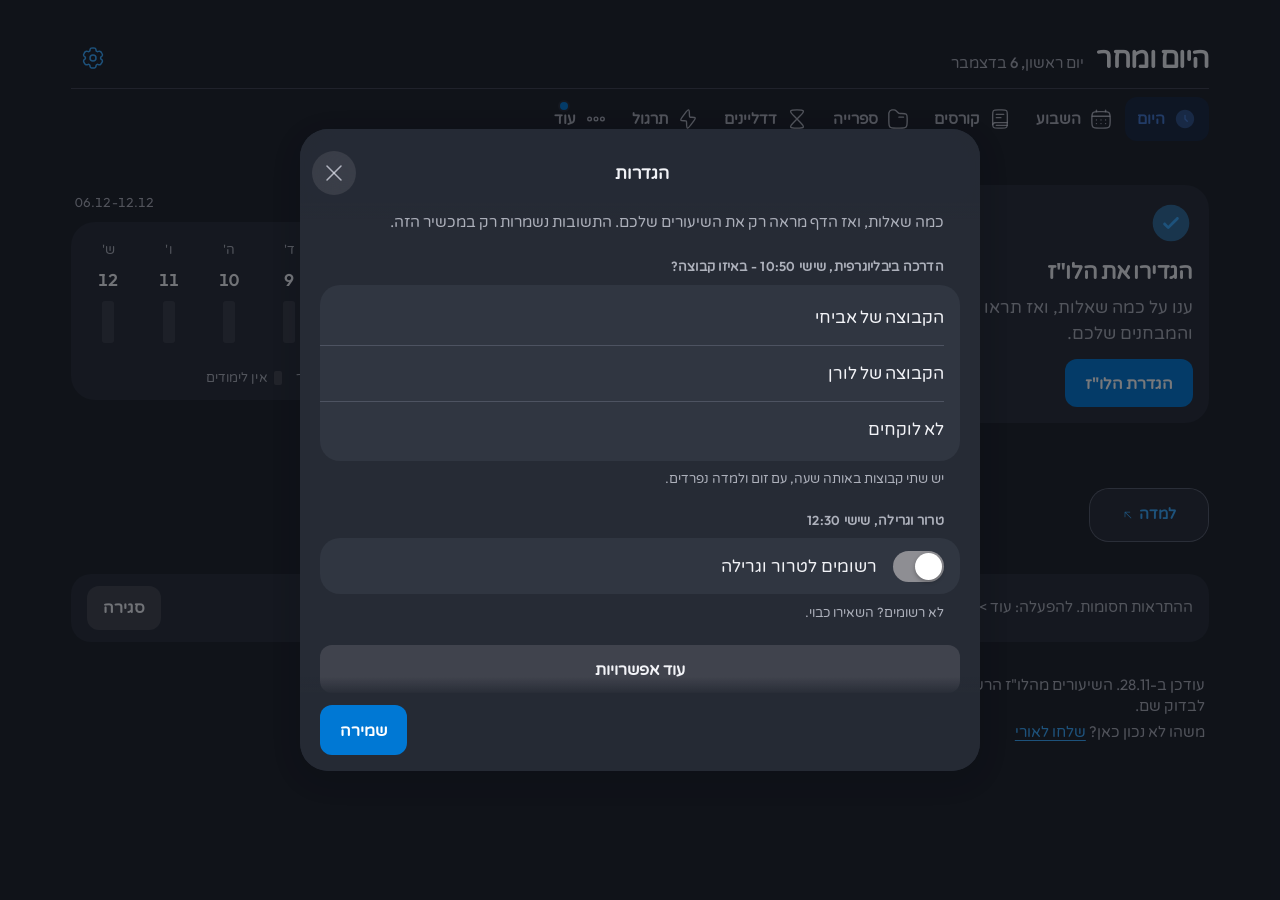
==== commit cb96cc74: "auto: schedule/deadlines" ====
--- a/index.html
+++ b/index.html
@@ -384,7 +384,7 @@
   </form>
 </dialog>
 
-<script id="data" type="application/json">{"source": "https://mzb.biu.ac.il/node/5776", "fetched": "09.11.2026", "sessions": [{"period": "A", "date": "2026-10-13", "time": "16:00-17:30", "title": "עקרונות ההצפנה"}, {"period": "A", "date": "2026-10-13", "time": "18:00-19:30", "title": "מבוא לסייבר"}, {"period": "A", "date": "2026-10-13", "time": "20:00-21:30", "title": "יסודות הביטחון הלאומי בישראל"}, {"period": "A", "date": "2026-10-16", "time": "07:30-09:00", "title": "מבוא למנהל ומדיניות ציבורית"}, {"period": "A", "date": "2026-10-16", "time": "09:10-10:40", "title": "יסודות הניהול"}, {"period": "A", "date": "2026-10-16", "time": "10:50-12:20", "title": "הדרכה בבליוגרפית"}, {"period": "A", "date": "2026-10-16", "time": "12:30-14:00", "title": "ניהול משא ומתן - מפגש 1"}, {"period": "A", "date": "2026-10-18", "time": "20:00-21:30", "title": "בינה מלאכותית ואוריינות אקדמית"}, {"period": "A", "date": "2026-10-20", "time": "16:00-17:30", "title": "סטטיסטיקה א' - מפגש 1"}, {"period": "A", "date": "2026-10-20", "time": "18:00-19:30", "title": "מבוא לסייבר"}, {"period": "A", "date": "2026-10-20", "time": "20:00-21:30", "title": "יסודות הביטחון הלאומי בישראל"}, {"period": "A", "date": "2026-10-23", "time": "07:30-09:00", "title": "מבוא למנהל ומדיניות ציבורית"}, {"period": "A", "date": "2026-10-23", "time": "09:10-10:40", "title": "יסודות הניהול"}, {"period": "A", "date": "2026-10-23", "time": "10:50-12:20", "title": "הדרכה בבליוגרפית"}, {"period": "A", "date": "2026-10-23", "time": "12:30-14:00", "title": "טרור וגרילה"}, {"period": "A", "date": "2026-10-30", "time": "07:30-09:00", "title": "מבוא למנהל ומדיניות ציבורית"}, {"period": "A", "date": "2026-10-30", "time": "09:10-10:40", "title": "יסודות הניהול"}, {"period": "A", "date": "2026-10-30", "time": "10:50-12:20", "title": "הדרכה בבליוגרפית"}, {"period": "A", "date": "2026-10-30", "time": "12:30-14:00", "title": "טרור וגרילה"}, {"period": "A", "date": "2026-11-03", "time": "16:00-17:30", "title": "עקרונות ההצפנה"}, {"period": "A", "date": "2026-11-03", "time": "18:00-19:30", "title": "מבוא לסייבר"}, {"period": "A", "date": "2026-11-03", "time": "20:00-21:30", "title": "יסודות הביטחון הלאומי בישראל"}, {"period": "A", "date": "2026-11-06", "time": "07:30-09:00", "title": "מבוא למנהל ומדיניות ציבורית"}, {"period": "A", "date": "2026-11-06", "time": "09:10-10:40", "title": "יסודות הניהול"}, {"period": "A", "date": "2026-11-06", "time": "10:50-12:20", "title": "הדרכה בבליוגרפית"}, {"period": "A", "date": "2026-11-06", "time": "12:30-14:00", "title": "טרור וגרילה"}, {"period": "A", "date": "2026-11-10", "time": "16:00-17:30", "title": "סטטיסטיקה א' - מפגש 2"}, {"period": "A", "date": "2026-11-10", "time": "18:00-19:30", "title": "מבוא לסייבר"}, {"period": "A", "date": "2026-11-10", "time": "20:00-21:30", "title": "יסודות הביטחון הלאומי בישראל"}, {"period": "A", "date": "2026-11-13", "time": "07:30-09:00", "title": "מבוא למנהל ומדיניות ציבורית"}, {"period": "A", "date": "2026-11-13", "time": "09:10-10:40", "title": "יסודות הניהול"}, {"period": "A", "date": "2026-11-13", "time": "10:50-12:20", "title": "הדרכה בבליוגרפית"}, {"period": "A", "date": "2026-11-13", "time": "12:30-14:00", "title": "טרור וגרילה"}, {"period": "A", "date": "2026-11-17", "time": "16:00-17:30", "title": "עקרונות ההצפנה"}, {"period": "A", "date": "2026-11-17", "time": "18:00-19:30", "title": "מבוא לסייבר"}, {"period": "A", "date": "2026-11-17", "time": "20:00-21:30", "title": "יסודות הביטחון הלאומי בישראל"}, {"period": "A", "date": "2026-11-20", "time": "07:30-09:00", "title": "מבוא למנהל ומדיניות ציבורית"}, {"period": "A", "date": "2026-11-20", "time": "09:10-10:40", "title": "יסודות הניהול"}, {"period": "A", "date": "2026-11-20", "time": "10:50-12:20", "title": "הדרכה בבליוגרפית"}, {"period": "A", "date": "2026-11-20", "time": "12:30-14:00", "title": "טרור וגרילה"}, {"period": "A", "date": "2026-11-24", "time": "16:00-17:30", "title": "עקרונות ההצפנה"}, {"period": "A", "date": "2026-11-24", "time": "18:00-19:30", "title": "מבוא לסייבר"}, {"period": "A", "date": "2026-11-24", "time": "20:00-21:30", "title": "יסודות הביטחון הלאומי בישראל"}, {"period": "A", "date": "2026-11-27", "time": "07:30-09:00", "title": "מבוא למנהל ומדיניות ציבורית"}, {"period": "A", "date": "2026-11-27", "time": "09:10-10:40", "title": "יסודות הניהול"}, {"period": "A", "date": "2026-11-27", "time": "10:50-12:20", "title": "הדרכה בבליוגרפית"}, {"period": "A", "date": "2026-11-27", "time": "12:30-14:00", "title": "טרור וגרילה"}, {"period": "A", "date": "2026-12-01", "time": "16:00-17:30", "title": "עקרונות ההצפנה"}, {"period": "A", "date": "2026-12-01", "time": "18:00-19:30", "title": "מבוא לסייבר"}, {"period": "A", "date": "2026-12-01", "time": "20:00-21:30", "title": "יסודות הביטחון הלאומי בישראל"}, {"period": "A", "date": "2026-12-11", "time": "07:30-09:00", "title": "מבוא למנהל ומדיניות ציבורית"}, {"period": "A", "date": "2026-12-11", "time": "09:10-10:40", "title": "יסודות הניהול"}, {"period": "A", "date": "2026-12-11", "time": "10:50-12:20", "title": "הדרכה בבליוגרפית"}, {"period": "A", "date": "2026-12-11", "time": "12:30-14:00", "title": "טרור וגרילה"}, {"period": "A", "date": "2026-12-15", "time": "16:00-17:30", "title": "סטטיסטיקה א' - מפגש 3"}, {"period": "A", "date": "2026-12-15", "time": "18:00-19:30", "title": "מבוא לסייבר"}, {"period": "A", "date": "2026-12-15", "time": "20:00-21:30", "title": "יסודות הביטחון הלאומי בישראל"}, {"period": "A", "date": "2026-12-18", "time": "07:30-09:00", "title": "מבוא למנהל ומדיניות ציבורית"}, {"period": "A", "date": "2026-12-18", "time": "09:10-10:40", "title": "יסודות הניהול"}, {"period": "A", "date": "2026-12-18", "time": "10:50-12:20", "title": "הדרכה בבליוגרפית"}, {"period": "A", "date": "2026-12-18", "time": "12:30-14:00", "title": "טרור וגרילה"}, {"period": "A", "date": "2026-12-22", "time": "16:00-17:30", "title": "עקרונות ההצפנה"}, {"period": "A", "date": "2026-12-22", "time": "18:00-19:30", "title": "מבוא לסייבר"}, {"period": "A", "date": "2026-12-22", "time": "20:00-21:30", "title": "יסודות הביטחון הלאומי בישראל"}, {"period": "A", "date": "2026-12-25", "time": "07:30-09:00", "title": "מבוא למנהל ומדיניות ציבורית"}, {"period": "A", "date": "2026-12-25", "time": "09:10-10:40", "title": "יסודות הניהול"}, {"period": "A", "date": "2026-12-25", "time": "10:50-12:20", "title": "הדרכה בבליוגרפית"}, {"period": "A", "date": "2026-12-25", "time": "12:30-14:00", "title": "טרור וגרילה"}, {"period": "A", "date": "2026-12-27", "time": "20:00-21:30", "title": "בינה מלאכותית ואוריינות אקדמית"}, {"period": "A", "date": "2026-12-29", "time": "16:00-17:30", "title": "עקרונות ההצפנה"}, {"period": "A", "date": "2026-12-29", "time": "18:00-19:30", "title": "מבוא לסייבר"}, {"period": "A", "date": "2026-12-29", "time": "20:00-21:30", "title": "יסודות הביטחון הלאומי בישראל"}, {"period": "A", "date": "2027-01-01", "time": "07:30-09:00", "title": "מבוא למנהל ומדיניות ציבורית"}, {"period": "A", "date": "2027-01-01", "time": "09:10-10:40", "title": "יסודות הניהול"}, {"period": "A", "date": "2027-01-01", "time": "10:50-12:20", "title": "הדרכה בבליוגרפית"}, {"period": "A", "date": "2027-01-01", "time": "12:30-14:00", "title": "טרור וגרילה"}, {"period": "A", "date": "2027-01-05", "time": "16:00-17:30", "title": "עקרונות ההצפנה"}, {"period": "A", "date": "2027-01-05", "time": "18:00-19:30", "title": "מבוא לסייבר"}, {"period": "A", "date": "2027-01-05", "time": "20:00-21:30", "title": "ניהול משא ומתן - מפגש 2"}, {"period": "A", "date": "2027-01-08", "time": "07:30-09:00", "title": "מבוא למנהל ומדיניות ציבורית"}, {"period": "A", "date": "2027-01-08", "time": "09:10-10:40", "title": "יסודות הניהול"}, {"period": "A", "date": "2027-01-08", "time": "10:50-12:20", "title": "הדרכה בבליוגרפית"}, {"period": "A", "date": "2027-01-08", "time": "12:30-14:00", "title": "טרור וגרילה"}, {"period": "A", "date": "2027-01-12", "time": "16:00-17:30", "title": "סטטיסטיקה א' - מפגש 4"}, {"period": "A", "date": "2027-01-12", "time": "18:00-19:30", "title": "מבוא לסייבר"}, {"period": "A", "date": "2027-01-12", "time": "20:00-21:30", "title": "יסודות הביטחון הלאומי בישראל"}, {"period": "A", "date": "2027-01-15", "time": "07:30-09:00", "title": "מבוא למנהל ומדיניות ציבורית"}, {"period": "A", "date": "2027-01-15", "time": "09:10-10:40", "title": "יסודות הניהול"}, {"period": "A", "date": "2027-01-15", "time": "10:50-12:20", "title": "הדרכה בבליוגרפית - סיום"}, {"period": "A", "date": "2027-01-15", "time": "12:30-14:00", "title": "טרור וגרילה - סיום"}, {"period": "break", "date": "2027-01-19", "time": "16:00-17:30", "title": "עקרונות ההצפנה"}, {"period": "break", "date": "2027-01-19", "time": "18:00-19:30", "title": "עקרונות ההצפנה"}, {"period": "break", "date": "2027-01-22", "time": "07:30-09:00", "title": "מבוא למנהל ומדיניות ציבורית"}, {"period": "break", "date": "2027-01-22", "time": "09:10-10:40", "title": "מבוא למנהל ומדיניות ציבורית"}, {"period": "break", "date": "2027-01-22", "time": "10:50-12:20", "title": "יסודות הניהול"}, {"period": "break", "date": "2027-01-22", "time": "12:30-14:00", "title": "יסודות הניהול"}, {"period": "break", "date": "2027-01-26", "time": "16:00-17:30", "title": "סטטיסטיקה א' - מפגש 5"}, {"period": "break", "date": "2027-01-26", "time": "18:00-19:30", "title": "עקרונות ההצפנה"}, {"period": "break", "date": "2027-01-29", "time": "07:30-09:00", "title": "מבוא למנהל ומדיניות ציבורית"}, {"period": "break", "date": "2027-01-29", "time": "09:10-10:40", "title": "מבוא למנהל ומדיניות ציבורית"}, {"period": "break", "date": "2027-01-29", "time": "10:50-12:20", "title": "יסודות הניהול"}, {"period": "break", "date": "2027-01-29", "time": "12:30-14:00", "title": "יסודות הניהול"}, {"period": "break", "date": "2027-02-02", "time": "16:00-17:30", "title": "עקרונות ההצפנה"}, {"period": "break", "date": "2027-02-02", "time": "18:00-19:30", "title": "עקרונות ההצפנה"}, {"period": "break", "date": "2027-02-05", "time": "07:30-09:00", "title": "מבוא למנהל ומדיניות ציבורית"}, {"period": "break", "date": "2027-02-05", "time": "09:10-10:40", "title": "מבוא למנהל ומדיניות ציבורית"}, {"period": "break", "date": "2027-02-05", "time": "10:50-12:20", "title": "יסודות הניהול"}, {"period": "break", "date": "2027-02-05", "time": "12:30-14:00", "title": "יסודות הניהול"}, {"period": "break", "date": "2027-02-09", "time": "16:00-17:30", "title": "עקרונות ההצפנה"}, {"period": "break", "date": "2027-02-09", "time": "18:00-19:30", "title": "עקרונות ההצפנה"}, {"period": "break", "date": "2027-02-12", "time": "07:30-09:00", "title": "מבוא למנהל ומדיניות ציבורית"}, {"period": "break", "date": "2027-02-12", "time": "09:10-10:40", "title": "מבוא למנהל ומדיניות ציבורית"}, {"period": "break", "date": "2027-02-12", "time": "10:50-12:20", "title": "יסודות הניהול"}, {"period": "break", "date": "2027-02-12", "time": "12:30-14:00", "title": "יסודות הניהול"}, {"period": "break", "date": "2027-02-16", "time": "16:00-17:30", "title": "עקרונות ההצפנה"}, {"period": "break", "date": "2027-02-16", "time": "18:00-19:30", "title": "עקרונות ההצפנה"}, {"period": "break", "date": "2027-02-19", "time": "07:30-09:00", "title": "מבוא למנהל ומדיניות ציבורית"}, {"period": "break", "date": "2027-02-19", "time": "09:10-10:40", "title": "מבוא למנהל ומדיניות ציבורית"}, {"period": "break", "date": "2027-02-19", "time": "10:50-12:20", "title": "יסודות הניהול"}, {"period": "break", "date": "2027-02-19", "time": "12:30-14:00", "title": "יסודות הניהול"}, {"period": "break", "date": "2027-02-26", "time": "07:30-09:00", "title": "מבוא למנהל ומדיניות ציבורית"}, {"period": "break", "date": "2027-02-26", "time": "09:10-10:40", "title": "מבוא למנהל ומדיניות ציבורית - סיום"}, {"period": "break", "date": "2027-02-26", "time": "10:50-12:20", "title": "יסודות הניהול"}, {"period": "break", "date": "2027-02-26", "time": "12:30-14:00", "title": "יסודות הניהול - סיום"}, {"period": "B", "date": "2027-03-02", "time": "16:00-17:30", "title": "עקרונות ההצפנה"}, {"period": "B", "date": "2027-03-02", "time": "18:00-19:30", "title": "מבוא לסייבר"}, {"period": "B", "date": "2027-03-02", "time": "20:00-21:30", "title": "יסודות הביטחון הלאומי בישראל"}, {"period": "B", "date": "2027-03-05", "time": "07:30-09:00", "title": "מבוא למזרח תיכון"}, {"period": "B", "date": "2027-03-05", "time": "09:10-10:40", "title": "מבוא למזרח תיכון"}, {"period": "B", "date": "2027-03-05", "time": "10:50-12:20", "title": "תורת הארגונים"}, {"period": "B", "date": "2027-03-05", "time": "12:30-14:00", "title": "סייבר כמעצב דעת קהל"}, {"period": "B", "date": "2027-03-09", "time": "16:00-17:30", "title": "סטטיסטיקה ב' - מפגש 1"}, {"period": "B", "date": "2027-03-09", "time": "18:00-19:30", "title": "מבוא לסייבר"}, {"period": "B", "date": "2027-03-09", "time": "20:00-21:30", "title": "יסודות הביטחון הלאומי בישראל"}, {"period": "B", "date": "2027-03-12", "time": "07:30-09:00", "title": "מבוא למזרח תיכון"}, {"period": "B", "date": "2027-03-12", "time": "09:10-10:40", "title": "מבוא למזרח תיכון"}, {"period": "B", "date": "2027-03-12", "time": "10:50-12:20", "title": "תורת הארגונים"}, {"period": "B", "date": "2027-03-12", "time": "12:30-14:00", "title": "יהדות מרוקו - מפגש 1"}, {"period": "B", "date": "2027-03-16", "time": "16:00-17:30", "title": "עקרונות ההצפנה"}, {"period": "B", "date": "2027-03-16", "time": "18:00-19:30", "title": "מבוא לסייבר"}, {"period": "B", "date": "2027-03-16", "time": "20:00-21:30", "title": "יסודות הביטחון הלאומי בישראל"}, {"period": "B", "date": "2027-03-19", "time": "07:30-09:00", "title": "מבוא למזרח תיכון"}, {"period": "B", "date": "2027-03-19", "time": "09:10-10:40", "title": "מבוא למזרח תיכון"}, {"period": "B", "date": "2027-03-19", "time": "10:50-12:20", "title": "תורת הארגונים"}, {"period": "B", "date": "2027-03-19", "time": "12:30-14:00", "title": "סייבר כמעצב דעת קהל"}, {"period": "B", "date": "2027-03-26", "time": "07:30-09:00", "title": "מבוא למזרח תיכון"}, {"period": "B", "date": "2027-03-26", "time": "09:10-10:40", "title": "מבוא למזרח תיכון"}, {"period": "B", "date": "2027-03-26", "time": "10:50-12:20", "title": "תורת הארגונים"}, {"period": "B", "date": "2027-03-26", "time": "12:30-14:00", "title": "סייבר כמעצב דעת קהל"}, {"period": "B", "date": "2027-03-30", "time": "16:00-17:30", "title": "עקרונות ההצפנה"}, {"period": "B", "date": "2027-03-30", "time": "18:00-19:30", "title": "מבוא לסייבר"}, {"period": "B", "date": "2027-03-30", "time": "20:00-21:30", "title": "יסודות הביטחון הלאומי בישראל"}, {"period": "B", "date": "2027-04-02", "time": "07:30-09:00", "title": "מבוא למזרח תיכון"}, {"period": "B", "date": "2027-04-02", "time": "09:10-10:40", "title": "מבוא למזרח תיכון"}, {"period": "B", "date": "2027-04-02", "time": "10:50-12:20", "title": "תורת הארגונים"}, {"period": "B", "date": "2027-04-02", "time": "12:30-14:00", "title": "סייבר כמעצב דעת קהל"}, {"period": "B", "date": "2027-04-06", "time": "16:00-17:30", "title": "סטטיסטיקה ב' - מפגש 2"}, {"period": "B", "date": "2027-04-06", "time": "18:00-19:30", "title": "מבוא לסייבר"}, {"period": "B", "date": "2027-04-06", "time": "20:00-21:30", "title": "יסודות הביטחון הלאומי בישראל"}, {"period": "B", "date": "2027-04-09", "time": "07:30-09:00", "title": "מבוא למזרח תיכון"}, {"period": "B", "date": "2027-04-09", "time": "09:10-10:40", "title": "מבוא למזרח תיכון"}, {"period": "B", "date": "2027-04-09", "time": "10:50-12:20", "title": "תורת הארגונים"}, {"period": "B", "date": "2027-04-09", "time": "12:30-14:00", "title": "סייבר כמעצב דעת קהל"}, {"period": "B", "date": "2027-04-13", "time": "16:00-17:30", "title": "עקרונות ההצפנה"}, {"period": "B", "date": "2027-04-13", "time": "18:00-19:30", "title": "מבוא לסייבר"}, {"period": "B", "date": "2027-04-13", "time": "20:00-21:30", "title": "יסודות הביטחון הלאומי בישראל"}, {"period": "B", "date": "2027-04-16", "time": "07:30-09:00", "title": "מבוא למזרח תיכון"}, {"period": "B", "date": "2027-04-16", "time": "09:10-10:40", "title": "מבוא למזרח תיכון"}, {"period": "B", "date": "2027-04-16", "time": "10:50-12:20", "title": "תורת הארגונים"}, {"period": "B", "date": "2027-04-16", "time": "12:30-14:00", "title": "סייבר כמעצב דעת קהל"}, {"period": "B", "date": "2027-05-04", "time": "16:00-17:30", "title": "עקרונות ההצפנה"}, {"period": "B", "date": "2027-05-04", "time": "18:00-19:30", "title": "מבוא לסייבר"}, {"period": "B", "date": "2027-05-04", "time": "20:00-21:30", "title": "יסודות הביטחון הלאומי בישראל"}, {"period": "B", "date": "2027-05-07", "time": "07:30-09:00", "title": "מבוא למזרח תיכון"}, {"period": "B", "date": "2027-05-07", "time": "09:10-10:40", "title": "מבוא למזרח תיכון"}, {"period": "B", "date": "2027-05-07", "time": "10:50-12:20", "title": "תורת הארגונים"}, {"period": "B", "date": "2027-05-07", "time": "12:30-14:00", "title": "סייבר כמעצב דעת קהל"}, {"period": "B", "date": "2027-05-14", "time": "07:30-09:00", "title": "מבוא למזרח תיכון"}, {"period": "B", "date": "2027-05-14", "time": "09:10-10:40", "title": "מבוא למזרח תיכון"}, {"period": "B", "date": "2027-05-14", "time": "10:50-12:20", "title": "תורת הארגונים"}, {"period": "B", "date": "2027-05-14", "time": "12:30-14:00", "title": "סייבר כמעצב דעת קהל"}, {"period": "B", "date": "2027-05-18", "time": "16:00-17:30", "title": "סטטיסטיקה ב' - מפגש 3"}, {"period": "B", "date": "2027-05-18", "time": "18:00-19:30", "title": "מבוא לסייבר"}, {"period": "B", "date": "2027-05-18", "time": "20:00-21:30", "title": "יסודות הביטחון הלאומי בישראל"}, {"period": "B", "date": "2027-05-21", "time": "07:30-09:00", "title": "מבוא למזרח תיכון"}, {"period": "B", "date": "2027-05-21", "time": "09:10-10:40", "title": "מבוא למזרח תיכון"}, {"period": "B", "date": "2027-05-21", "time": "10:50-12:20", "title": "תורת הארגונים"}, {"period": "B", "date": "2027-05-21", "time": "12:30-14:00", "title": "סייבר כמעצב דעת קהל"}, {"period": "B", "date": "2027-05-25", "time": "16:00-17:30", "title": "עקרונות ההצפנה"}, {"period": "B", "date": "2027-05-25", "time": "18:00-19:30", "title": "מבוא לסייבר"}, {"period": "B", "date": "2027-05-25", "time": "20:00-21:30", "title": "יסודות הביטחון הלאומי בישראל"}, {"period": "B", "date": "2027-05-28", "time": "07:30-09:00", "title": "מבוא למזרח תיכון"}, {"period": "B", "date": "2027-05-28", "time": "09:10-10:40", "title": "מבוא למזרח תיכון"}, {"period": "B", "date": "2027-05-28", "time": "10:50-12:20", "title": "תורת הארגונים"}, {"period": "B", "date": "2027-05-28", "time": "12:30-14:00", "title": "סייבר כמעצב דעת קהל"}, {"period": "B", "date": "2027-06-01", "time": "16:00-17:30", "title": "עקרונות ההצפנה"}, {"period": "B", "date": "2027-06-01", "time": "18:00-19:30", "title": "מבוא לסייבר"}, {"period": "B", "date": "2027-06-01", "time": "20:00-21:30", "title": "יסודות הביטחון הלאומי בישראל"}, {"period": "B", "date": "2027-06-08", "time": "16:00-17:30", "title": "עקרונות ההצפנה"}, {"period": "B", "date": "2027-06-08", "time": "18:00-19:30", "title": "מבוא לסייבר"}, {"period": "B", "date": "2027-06-08", "time": "20:00-21:30", "title": "יסודות הביטחון הלאומי בישראל"}, {"period": "B", "date": "2027-06-15", "time": "16:00-17:30", "title": "סטטיסטיקה ב' - מפגש 4"}, {"period": "B", "date": "2027-06-15", "time": "18:00-19:30", "title": "מבוא לסייבר"}, {"period": "B", "date": "2027-06-15", "time": "20:00-21:30", "title": "יסודות הביטחון הלאומי בישראל"}, {"period": "B", "date": "2027-06-18", "time": "07:30-09:00", "title": "יהדות מרוקו - מפגש 2"}, {"period": "B", "date": "2027-06-18", "time": "09:10-10:40", "title": "מבוא למזרח תיכון"}, {"period": "B", "date": "2027-06-18", "time": "10:50-12:20", "title": "תורת הארגונים"}, {"period": "B", "date": "2027-06-18", "time": "12:30-14:00", "title": "סייבר כמעצב דעת קהל"}, {"period": "B", "date": "2027-06-22", "time": "16:00-17:30", "title": "עקרונות ההצפנה - סיום"}, {"period": "B", "date": "2027-06-22", "time": "18:00-19:30", "title": "מבוא לסייבר - סיום"}, {"period": "B", "date": "2027-06-22", "time": "20:00-21:30", "title": "יסודות הביטחון הלאומי בישראל - סיום"}, {"period": "B", "date": "2027-06-25", "time": "07:30-09:00", "title": "מבוא למזרח תיכון"}, {"period": "B", "date": "2027-06-25", "time": "09:10-10:40", "title": "מבוא למזרח תיכון - סיום"}, {"period": "B", "date": "2027-06-25", "time": "10:50-12:20", "title": "תורת הארגונים - סיום"}, {"period": "B", "date": "2027-06-25", "time": "12:30-14:00", "title": "סייבר כמעצב דעת קהל - סיום"}], "notes": {"2026-10-27": "יום בחירות לכנסת", "2026-12-04": "חנוכה", "2026-12-08": "חנוכה", "2026-12-11": "נר אחרון של חנוכה", "2027-03-23": "פורים", "2027-03-26": "מעבר לשעון קיץ", "2027-04-20": "פסח", "2027-04-23": "פסח", "2027-04-27": "פסח", "2027-04-30": "פסח", "2027-05-11": "יום הזיכרון לחללי מערכות ישראל", "2027-05-25": "ל\"ג בעומר", "2027-06-04": "יום ירושלים", "2027-06-11": "שבועות"}, "courses": {"מבוא למנהל ומדיניות ציבורית": {"key": "admin", "name": "מבוא למינהל ומדיניות ציבורית", "place": "זום", "note": "", "when": "שישי 07:30 (סמסטר א') · שישי 07:30 (בין הסמסטרים)", "lemida": "https://lemida.biu.ac.il/course/view.php?id=115896", "zoom": "https://lemida.biu.ac.il/mod/zoom/view.php?id=3288267"}, "יסודות הניהול": {"key": "mgmt", "name": "יסודות הניהול", "place": "זום", "note": "", "when": "שישי 09:10 (סמסטר א') · שישי 10:50 (בין הסמסטרים)", "lemida": "https://lemida.biu.ac.il/course/view.php?id=115939", "zoom": "https://lemida.biu.ac.il/mod/zoom/view.php?id=3232525"}, "הדרכה בבליוגרפית": {"key": "biblio", "name": "הדרכה ביבליוגרפית", "place": "זום", "note": "", "when": "שישי 10:50 (סמסטר א')", "lemida": "https://lemida.biu.ac.il/course/view.php?id=115893", "zoom": "https://lemida.biu.ac.il/mod/zoom/view.php?id=3274806"}, "ניהול משא ומתן": {"key": "nego", "name": "ניהול משא ומתן", "place": "", "note": "רק שני מפגשים בסמסטר", "when": "שישי 12:30 (סמסטר א')", "lemida": "https://lemida.biu.ac.il/course/view.php?id=115923", "zoom": "https://lemida.biu.ac.il/mod/zoom/view.php?id=3284411"}, "טרור וגרילה": {"key": "terror", "name": "טרור וגרילה", "place": "זום (הקישור בלמדה של הקורס)", "note": "", "when": "שישי 12:30 (סמסטר א')", "lemida": null, "zoom": null}, "עקרונות ההצפנה": {"key": "crypto", "name": "עקרונות ההצפנה", "place": "בר-אילן", "note": "", "when": "שלישי 16:00 (סמסטר א') · שלישי 18:00 (בין הסמסטרים) · שלישי 16:00 (סמסטר ב')", "lemida": "https://lemida.biu.ac.il/course/view.php?id=113998", "zoom": null}, "מבוא לסייבר": {"key": "cyber", "name": "מבוא לסייבר", "place": "בניין 905 כיתה 62", "note": "", "when": "שלישי 18:00 (סמסטר א') · שלישי 18:00 (סמסטר ב')", "lemida": "https://lemida.biu.ac.il/course/view.php?id=113684", "zoom": null}, "יסודות הביטחון הלאומי בישראל": {"key": "natsec", "name": "יסודות הביטחון הלאומי בישראל", "place": "בניין 905 כיתה 62", "note": "", "when": "שלישי 20:00 (סמסטר א') · שלישי 20:00 (סמסטר ב')", "lemida": "https://lemida.biu.ac.il/course/view.php?id=113795", "zoom": null}, "סטטיסטיקה א'": {"key": "stats", "name": "סטטיסטיקה א'", "place": "בניין 905 כיתה 62", "note": "", "when": "שלישי 16:00 (סמסטר א') · שלישי 16:00 (בין הסמסטרים)", "lemida": "https://lemida.biu.ac.il/course/view.php?id=115911", "zoom": null}, "סטטיסטיקה ב'": {"key": "statsb", "name": "סטטיסטיקה ב'", "place": "", "note": "", "when": "שלישי 16:00 (סמסטר ב')", "lemida": null, "zoom": null}, "מבוא למזרח תיכון": {"key": "mideast", "name": "מבוא למזרח תיכון", "place": "", "note": "", "when": "שישי 09:10 (סמסטר ב')", "lemida": null, "zoom": null}, "תורת הארגונים": {"key": "orgs", "name": "תורת הארגונים", "place": "", "note": "", "when": "שישי 10:50 (סמסטר ב')", "lemida": null, "zoom": null}, "סייבר כמעצב דעת קהל": {"key": "cyberop", "name": "סייבר כמעצב דעת קהל", "place": "", "note": "", "when": "שישי 12:30 (סמסטר ב')", "lemida": null, "zoom": null}, "יהדות מרוקו": {"key": "morocco", "name": "יהדות מרוקו", "place": "", "note": "שני מפגשים", "when": "שישי 12:30 (סמסטר ב')", "lemida": null, "zoom": null}, "בינה מלאכותית ואוריינות אקדמית": {"key": "ai", "name": "בינה מלאכותית ואוריינות אקדמית", "place": "זום (הקישור בלמדה)", "note": "קורס מתוקשב, שני מפגשי זום", "when": "ראשון 20:00 (סמסטר א')", "lemida": "https://lemida.biu.ac.il/course/view.php?id=117940", "zoom": null}}, "semester": {"from": "2026-10-13", "to": "2027-01-15"}, "lessons": {"admin": {"2026-10-23": {"topic": "לפי הסילבוס זה נושא 2, מודלים של מדיניות (הסילבוס בלמדה עוד של תשפ\"ה, אז שווה לבדוק)", "reading": "Dye (2005) עמ' 11-29 + נחמיאס, ארבל-גנץ ומידני (2009) עמ' 137-252, והמצגת של נושא 2 בלמדה"}, "2026-10-30": {"topic": "לפי הסילבוס ממשיכים במודלים של מדיניות, הנושא פרוס שם על כמה שיעורים (הסילבוס עוד של תשפ\"ה)", "reading": "Dye (2005) עמ' 11-29 + נחמיאס, ארבל-גנץ ומידני (2009) עמ' 137-252"}}, "mgmt": {"2026-10-23": {"topic": "לפי הסדר בסילבוס זה מיומנויות וכישורים בניהול (מבוא לניהול 2)", "reading": "פרק 1 בספר של Daft (העמודים לא מצוינים בסילבוס)"}, "2026-10-30": {"topic": "לפי הסדר בסילבוס זה אתגרי הניהול: גלובליזציה, רשתות חברתיות, כלכלה שיתופית", "reading": "פרק 3 בספר של Daft (העמודים לא מצוינים בסילבוס)"}}, "biblio": {"avichai": {"2026-10-23": {"topic": "אקדמיה והמחקר האקדמי, תהליכי המחקר המדעי והאובייקטיביות (דיון בכיתה)", "reading": "מיחידה א' המצגות 1, 3 ו-4 (בלמדה)"}, "2026-10-30": {"topic": "שיטת המחקר ומושגים במדעי המדינה, סוגי מחקרים (תרגיל אמפיריות)", "reading": "מיחידה א' המצגות 5 ו-6, ומיחידה ב' מצגת 7 (בלמדה)"}, "2026-11-06": {"topic": "מאפייני הטקסט האקדמי ומבנה עבודת המחקר (תרגיל טקסט אקדמי מול פופולרי)", "reading": "מיחידה א' מצגת 7 (בלמדה)"}}}, "cyber": {"2026-11-03": {"topic": "לפי הסדר בלמדה זה כנראה שיעור 3, \"אם כל תעשייה הופכת לתעשיית תוכנה, מה המשמעויות?\"", "note": "אין קריאת חובה מסומנת לשיעור הזה בלמדה"}}, "natsec": {"2026-11-03": {"topic": "לפי הסדר בסילבוס זה כנראה א3, המאבק המשפטי לבינאום הסכסוך (כדאי להציץ בהודעה של איתן לפני)", "reading": "Israel on the International Legal Docket (JST, פברואר 2024) + הגרסה העברית \"ישראל והאג\" באתר הקורס"}}, "crypto": {"2026-11-03": {"note": "בלמדה יש זום שבועי לשיעור שמתחיל ב-15:50 (שעתיים), אז כדאי לבדוק אם השיעור בזום או בכיתה"}}}, "library": {"ai": [["lecturer", "00 - כללי", 0, [["קישורים מהלשונית", "html", "2026-10-21", [""], ["1 - חומרי המרצה (מהלמדה)/00 - כללי/קישורים מהלשונית.html"]]]], ["lecturer", "01 - אוריינות אקדמית- מטרות ומבנה", 0, [["HIGH-AI-weekly-2026-10-05", "pdf", "2026-10-21", [""], ["1 - חומרי המרצה (מהלמדה)/01 - אוריינות אקדמית- מטרות ומבנה/HIGH-AI-weekly-2026-10-05.pdf"]], ["קישורים מהלשונית", "html", "2026-10-21", [""], ["1 - חומרי המרצה (מהלמדה)/01 - אוריינות אקדמית- מטרות ומבנה/קישורים מהלשונית.html"]]]], ["lecturer", "02 - מפגש זום - 15.10", 0, [["HIGH-AI-course-opening-summary-2026-10-15-HE", "pdf", "2026-10-21", [""], ["1 - חומרי המרצה (מהלמדה)/02 - מפגש זום - 15.10/HIGH-AI-course-opening-summary-2026-10-15-HE.pdf"]], ["קישורים מהלשונית", "html", "2026-10-21", [""], ["1 - חומרי המרצה (מהלמדה)/02 - מפגש זום - 15.10/קישורים מהלשונית.html"]]]], ["lecturer", "03 - הזיות (Hallucinations)", 0, [["HIGH-AI-weekly-2026-10-19", "pdf", "2026-10-21", [""], ["1 - חומרי המרצה (מהלמדה)/03 - הזיות (Hallucinations)/HIGH-AI-weekly-2026-10-19.pdf"]]]]], "biblio": [["lecturer", "00 - מידע כללי וכניסה להרצאת זום", 0, [["סילבוס הדרכה ביבליוגרפית - תשפז א", "pdf", "2026-10-21", [""], ["1 - חומרי המרצה (מהלמדה)/00 - מידע כללי וכניסה להרצאת זום/סילבוס הדרכה ביבליוגרפית - תשפז א.pdf"]], ["קישורים מהלשונית", "html", "2026-10-21", [""], ["1 - חומרי המרצה (מהלמדה)/00 - מידע כללי וכניסה להרצאת זום/קישורים מהלשונית.html"]]]], ["lecturer", "01 - מבוא לקורס", 0, [["מצגת - מבוא לקורס", "pdf", "2026-10-21", [""], ["1 - חומרי המרצה (מהלמדה)/01 - מבוא לקורס/מצגת - מבוא לקורס.pdf"]]]], ["lecturer", "02 - יחידה א - המחקר המדעי", 0, [["א1 - אקדמיה והמחקר האקדמי", "pdf", "2026-10-21", [""], ["1 - חומרי המרצה (מהלמדה)/02 - יחידה א - המחקר המדעי/א1 - אקדמיה והמחקר האקדמי.pdf"]], ["א2 - הגישה המדעית", "pdf", "2026-10-21", [""], ["1 - חומרי המרצה (מהלמדה)/02 - יחידה א - המחקר המדעי/א2 - הגישה המדעית.pdf"]], ["א3 תהליך המחקר המדעי", "pdf", "2026-10-21", [""], ["1 - חומרי המרצה (מהלמדה)/02 - יחידה א - המחקר המדעי/א3 תהליך המחקר המדעי.pdf"]], ["א4 - אובייקטיביות במחקר המדעי", "pdf", "2026-10-21", [""], ["1 - חומרי המרצה (מהלמדה)/02 - יחידה א - המחקר המדעי/א4 - אובייקטיביות במחקר המדעי.pdf"]], ["א5 - שיטת המחקר במדעי המדינה", "pdf", "2026-10-21", [""], ["1 - חומרי המרצה (מהלמדה)/02 - יחידה א - המחקר המדעי/א5 - שיטת המחקר במדעי המדינה.pdf"]], ["א6 - מושגים בחקר מדעי המדינה", "pdf", "2026-10-21", [""], ["1 - חומרי המרצה (מהלמדה)/02 - יחידה א - המחקר המדעי/א6 - מושגים בחקר מדעי המדינה.pdf"]], ["א7 - הטקסט האקדמי", "pdf", "2026-10-21", [""], ["1 - חומרי המרצה (מהלמדה)/02 - יחידה א - המחקר המדעי/א7 - הטקסט האקדמי.pdf"]]]], ["lecturer", "03 - יחידה ב - תהליך המחקר", 0, [["א7 - סוגי מחקרים במדעי המדינה", "pdf", "2026-10-21", [""], ["1 - חומרי המרצה (מהלמדה)/03 - יחידה ב - תהליך המחקר/א7 - סוגי מחקרים במדעי המדינה.pdf"]], ["ב2 - בחירת נושא העבודה - מיקוד תיאורטי", "pdf", "2026-10-21", [""], ["1 - חומרי המרצה (מהלמדה)/03 - יחידה ב - תהליך המחקר/ב2 - בחירת נושא העבודה - מיקוד תיאורטי.pdf"]], ["ב3 - בחירת נושא העבודה - מיקוד אמפירי", "pdf", "2026-10-21", [""], ["1 - חומרי המרצה (מהלמדה)/03 - יחידה ב - תהליך המחקר/ב3 - בחירת נושא העבודה - מיקוד אמפירי.pdf"]], ["ב4 - ניסוח שאלת מחקר", "pdf", "2026-10-21", [""], ["1 - חומרי המרצה (מהלמדה)/03 - יחידה ב - תהליך המחקר/ב4 - ניסוח שאלת מחקר.pdf"]], ["ב5 - ניסוח משתני מחקר", "pdf", "2026-10-21", [""], ["1 - חומרי המרצה (מהלמדה)/03 - יחידה ב - תהליך המחקר/ב5 - ניסוח משתני מחקר.pdf"]], ["ב6 - ניסוח השערת מחקר", "pdf", "2026-10-21", [""], ["1 - חומרי המרצה (מהלמדה)/03 - יחידה ב - תהליך המחקר/ב6 - ניסוח השערת מחקר.pdf"]], ["ב7 - הכנת שלד ראשי פרקים", "pdf", "2026-10-21", [""], ["1 - חומרי המרצה (מהלמדה)/03 - יחידה ב - תהליך המחקר/ב7 - הכנת שלד ראשי פרקים.pdf"]], ["ב8 - איתור מקורות מידע", "pdf", "2026-10-21", [""], ["1 - חומרי המרצה (מהלמדה)/03 - יחידה ב - תהליך המחקר/ב8 - איתור מקורות מידע.pdf"]], ["מילות שאלה על פי סוג ומטרת השאלה (index.html)", "html", "2026-10-21", [""], ["1 - חומרי המרצה (מהלמדה)/03 - יחידה ב - תהליך המחקר/מילות שאלה על פי סוג ומטרת השאלה (index.html).html"]], ["קישורים מהלשונית", "html", "2026-10-21", [""], ["1 - חומרי המרצה (מהלמדה)/03 - יחידה ב - תהליך המחקר/קישורים מהלשונית.html"]]]], ["lecturer", "04 - יחידה ג - כתיבת העבודה", 0, [["ג1 - סיווג מקורות מידע", "pdf", "2026-10-21", [""], ["1 - חומרי המרצה (מהלמדה)/04 - יחידה ג - כתיבת העבודה/ג1 - סיווג מקורות מידע.pdf"]], ["ג1 - סיכום מקורות מידע אקדמיים", "pdf", "2026-10-21", [""], ["1 - חומרי המרצה (מהלמדה)/04 - יחידה ג - כתיבת העבודה/ג1 - סיכום מקורות מידע אקדמיים.pdf"]], ["ג1 - קריאת טקסטים אקדמיים", "pdf", "2026-10-21", [""], ["1 - חומרי המרצה (מהלמדה)/04 - יחידה ג - כתיבת העבודה/ג1 - קריאת טקסטים אקדמיים.pdf"]], ["ג2 - פרפרזה", "pdf", "2026-10-21", [""], ["1 - חומרי המרצה (מהלמדה)/04 - יחידה ג - כתיבת העבודה/ג2 - פרפרזה.pdf"]], ["ג3 - כתיבה ממזגת", "pdf", "2026-10-21", [""], ["1 - חומרי המרצה (מהלמדה)/04 - יחידה ג - כתיבת העבודה/ג3 - כתיבה ממזגת.pdf"]], ["ג4 - כללי הניסוח האקדמי", "pdf", "2026-10-21", [""], ["1 - חומרי המרצה (מהלמדה)/04 - יחידה ג - כתיבת העבודה/ג4 - כללי הניסוח האקדמי.pdf"]], ["ג5 - מבנה הטקסט", "pdf", "2026-10-21", [""], ["1 - חומרי המרצה (מהלמדה)/04 - יחידה ג - כתיבת העבודה/ג5 - מבנה הטקסט.pdf"]], ["ג6 - מבנה העבודה האקדמית", "pdf", "2026-10-21", [""], ["1 - חומרי המרצה (מהלמדה)/04 - יחידה ג - כתיבת העבודה/ג6 - מבנה העבודה האקדמית.pdf"]], ["ג7 - רשימת המקורות והפניות", "pdf", "2026-10-21", [""], ["1 - חומרי המרצה (מהלמדה)/04 - יחידה ג - כתיבת העבודה/ג7 - רשימת המקורות והפניות.pdf"]], ["ג8 - כותרת העבודה וכותרות המשנה", "pdf", "2026-10-21", [""], ["1 - חומרי המרצה (מהלמדה)/04 - יחידה ג - כתיבת העבודה/ג8 - כותרת העבודה וכותרות המשנה.pdf"]], ["ג9 - חשיבות ההגהה", "pdf", "2026-10-21", [""], ["1 - חומרי המרצה (מהלמדה)/04 - יחידה ג - כתיבת העבודה/ג9 - חשיבות ההגהה.pdf"]]]], ["lecturer", "05 - הוראות לעבודה מסכמת", 0, [["הדרכה ביבליוגרפית סרטון הדרכה למטלה מסכמת", "mp4", "2026-10-21", [""], ["1 - חומרי המרצה (מהלמדה)/05 - הוראות לעבודה מסכמת/הדרכה ביבליוגרפית סרטון הדרכה למטלה מסכמת.mp4"]], ["הוספת מראי מקום לטקסט APA", "pdf", "2026-10-21", [""], ["1 - חומרי המרצה (מהלמדה)/05 - הוראות לעבודה מסכמת/הוספת מראי מקום לטקסט APA.pdf"]], ["הוראות כתיבה לרשימת מקורות", "pdf", "2026-10-21", [""], ["1 - חומרי המרצה (מהלמדה)/05 - הוראות לעבודה מסכמת/הוראות כתיבה לרשימת מקורות.pdf"]], ["הוראות לעבודה מסכמת", "pdf", "2026-10-21", [""], ["1 - חומרי המרצה (מהלמדה)/05 - הוראות לעבודה מסכמת/הוראות לעבודה מסכמת.pdf"]], ["צ'קליסט לעבודה מסכמת (index.html)", "html", "2026-10-21", [""], ["1 - חומרי המרצה (מהלמדה)/05 - הוראות לעבודה מסכמת/צ'קליסט לעבודה מסכמת (index.html).html"]], ["קישורים מהלשונית", "html", "2026-10-21", [""], ["1 - חומרי המרצה (מהלמדה)/05 - הוראות לעבודה מסכמת/קישורים מהלשונית.html"]], ["שער העבודה - שבלונה בר אילן", "docx", "2026-10-21", [""], ["1 - חומרי המרצה (מהלמדה)/05 - הוראות לעבודה מסכמת/שער העבודה - שבלונה בר אילן.docx"]]]], ["lecturer", "06 - הקלטות", 0, [["קישורים מהלשונית", "html", "2026-10-21", [""], ["1 - חומרי המרצה (מהלמדה)/06 - הקלטות/קישורים מהלשונית.html"]]]], ["summaries", "שיעור 01 - מבוא לקורס והגישה המדעית (16.10)", 1, [["הרחבה", "pdf", "2026-10-24", ["מחשב", "נייד"], ["2 - סיכומי השיעורים (שלנו)/שיעור 01 - מבוא לקורס והגישה המדעית (16.10)/הדרכה ביבליוגרפית - שיעור 1 - הרחבה - מחשב.pdf", "2 - סיכומי השיעורים (שלנו)/שיעור 01 - מבוא לקורס והגישה המדעית (16.10)/הדרכה ביבליוגרפית - שיעור 1 - הרחבה - נייד.pdf"]], ["סיכום", "pdf", "2026-10-24", ["מחשב", "נייד"], ["2 - סיכומי השיעורים (שלנו)/שיעור 01 - מבוא לקורס והגישה המדעית (16.10)/הדרכה ביבליוגרפית - שיעור 1 - סיכום - מחשב.pdf", "2 - סיכומי השיעורים (שלנו)/שיעור 01 - מבוא לקורס והגישה המדעית (16.10)/הדרכה ביבליוגרפית - שיעור 1 - סיכום - נייד.pdf"]], ["תרגול אינטראקטיבי (לפתוח בדפדפן)", "html", "2026-10-21", [""], ["2 - סיכומי השיעורים (שלנו)/שיעור 01 - מבוא לקורס והגישה המדעית (16.10)/תרגול אינטראקטיבי (לפתוח בדפדפן).html"]]]], ["summaries", "שיעור 02 - תהליך המחקר המדעי ואובייקטיביות (23.10)", 2, [["הרחבה", "pdf", "2026-10-23", ["מחשב", "נייד"], ["2 - סיכומי השיעורים (שלנו)/שיעור 02 - תהליך המחקר המדעי ואובייקטיביות (23.10)/הדרכה ביבליוגרפית - שיעור 2 - הרחבה - מחשב.pdf", "2 - סיכומי השיעורים (שלנו)/שיעור 02 - תהליך המחקר המדעי ואובייקטיביות (23.10)/הדרכה ביבליוגרפית - שיעור 2 - הרחבה - נייד.pdf"]], ["סיכום", "pdf", "2026-10-23", ["מחשב", "נייד"], ["2 - סיכומי השיעורים (שלנו)/שיעור 02 - תהליך המחקר המדעי ואובייקטיביות (23.10)/הדרכה ביבליוגרפית - שיעור 2 - סיכום - מחשב.pdf", "2 - סיכומי השיעורים (שלנו)/שיעור 02 - תהליך המחקר המדעי ואובייקטיביות (23.10)/הדרכה ביבליוגרפית - שיעור 2 - סיכום - נייד.pdf"]]]], ["summaries", "שיעור 03 - מחקר על בני אדם וחמשת הקריטריונים (30.10)", 3, [["סיכום - ביבליוגרפית שיעור 03", "pdf", "2026-10-30", ["מחשב", "נייד"], ["2 - סיכומי השיעורים (שלנו)/שיעור 03 - מחקר על בני אדם וחמשת הקריטריונים (30.10)/סיכום - ביבליוגרפית שיעור 03 - מחשב.pdf", "2 - סיכומי השיעורים (שלנו)/שיעור 03 - מחקר על בני אדם וחמשת הקריטריונים (30.10)/סיכום - ביבליוגרפית שיעור 03 - נייד.pdf"]]]], ["summaries", "שיעור 04 - בחירת נושא העבודה (06.11)", 4, [["סיכום - מחשב - פורמט ישן 06.11", "pdf", "2026-11-06", [""], ["2 - סיכומי השיעורים (שלנו)/שיעור 04 - בחירת נושא העבודה (06.11)/גרסאות קודמות/הדרכה ביבליוגרפית - שיעור 4 - סיכום - מחשב - פורמט ישן 06.11.pdf"]], ["סיכום - נייד - פורמט ישן 06.11", "pdf", "2026-11-06", [""], ["2 - סיכומי השיעורים (שלנו)/שיעור 04 - בחירת נושא העבודה (06.11)/גרסאות קודמות/הדרכה ביבליוגרפית - שיעור 4 - סיכום - נייד - פורמט ישן 06.11.pdf"]], ["סיכום", "pdf", "2026-11-06", ["מחשב", "נייד"], ["2 - סיכומי השיעורים (שלנו)/שיעור 04 - בחירת נושא העבודה (06.11)/הדרכה ביבליוגרפית - שיעור 4 - סיכום - מחשב.pdf", "2 - סיכומי השיעורים (שלנו)/שיעור 04 - בחירת נושא העבודה (06.11)/הדרכה ביבליוגרפית - שיעור 4 - סיכום - נייד.pdf"]]]], ["prep", "לשיעור 02 - תהליך המחקר המדעי (23.10)", 2, [["פודקאסט הדרכה ביבליוגרפית - מספרים חוזרים רואים", "mp3", "2026-10-21", [""], ["3 - הכנה לשיעורים/לשיעור 02 - תהליך המחקר המדעי (23.10)/פודקאסט הדרכה ביבליוגרפית - מספרים חוזרים רואים.mp3"]], ["תמליל - פודקאסט הדרכה ביבליוגרפית - מספרים חוזרים רואים", "txt", "2026-10-21", [""], ["3 - הכנה לשיעורים/לשיעור 02 - תהליך המחקר המדעי (23.10)/תמליל - פודקאסט הדרכה ביבליוגרפית - מספרים חוזרים רואים.txt"]]]]], "mgmt": [["lecturer", "00 - מבוא", 0, [["קישורים מהלשונית", "html", "2026-10-21", [""], ["1 - חומרי המרצה (מהלמדה)/00 - מבוא/קישורים מהלשונית.html"]]]], ["summaries", "שיעור 01 - פתיחה והיכרות (16.10)", 1, [["סיכום", "pdf", "2026-10-23", ["מחשב", "נייד"], ["2 - סיכומי השיעורים (שלנו)/שיעור 01 - פתיחה והיכרות (16.10)/יסודות הניהול - שיעור 1 - סיכום - מחשב.pdf", "2 - סיכומי השיעורים (שלנו)/שיעור 01 - פתיחה והיכרות (16.10)/יסודות הניהול - שיעור 1 - סיכום - נייד.pdf"]]]], ["summaries", "שיעור 02 - ארבע הפונקציות ורמות הניהול (23.10)", 2, [["הרחבה", "pdf", "2026-10-23", ["מחשב", "נייד"], ["2 - סיכומי השיעורים (שלנו)/שיעור 02 - ארבע הפונקציות ורמות הניהול (23.10)/יסודות הניהול - שיעור 2 - הרחבה - מחשב.pdf", "2 - סיכומי השיעורים (שלנו)/שיעור 02 - ארבע הפונקציות ורמות הניהול (23.10)/יסודות הניהול - שיעור 2 - הרחבה - נייד.pdf"]], ["סיכום", "pdf", "2026-10-23", ["מחשב", "נייד"], ["2 - סיכומי השיעורים (שלנו)/שיעור 02 - ארבע הפונקציות ורמות הניהול (23.10)/יסודות הניהול - שיעור 2 - סיכום - מחשב.pdf", "2 - סיכומי השיעורים (שלנו)/שיעור 02 - ארבע הפונקציות ורמות הניהול (23.10)/יסודות הניהול - שיעור 2 - סיכום - נייד.pdf"]]]], ["summaries", "שיעור 03 - תקשורת ויכולות הליבה של מנהל (30.10)", 3, [["סיכום - יסודות הניהול שיעור 03", "pdf", "2026-10-30", ["מחשב", "נייד"], ["2 - סיכומי השיעורים (שלנו)/שיעור 03 - תקשורת ויכולות הליבה של מנהל (30.10)/סיכום - יסודות הניהול שיעור 03 - מחשב.pdf", "2 - סיכומי השיעורים (שלנו)/שיעור 03 - תקשורת ויכולות הליבה של מנהל (30.10)/סיכום - יסודות הניהול שיעור 03 - נייד.pdf"]]]], ["summaries", "שיעור 04 - ששת אתגרי הניהול (06.11)", 4, [["סיכום - מחשב - פורמט ישן 06.11", "pdf", "2026-11-06", [""], ["2 - סיכומי השיעורים (שלנו)/שיעור 04 - ששת אתגרי הניהול (06.11)/גרסאות קודמות/יסודות הניהול - שיעור 4 - סיכום - מחשב - פורמט ישן 06.11.pdf"]], ["סיכום - נייד - פורמט ישן 06.11", "pdf", "2026-11-06", [""], ["2 - סיכומי השיעורים (שלנו)/שיעור 04 - ששת אתגרי הניהול (06.11)/גרסאות קודמות/יסודות הניהול - שיעור 4 - סיכום - נייד - פורמט ישן 06.11.pdf"]], ["חומרי למדה", "pdf", "2026-11-06", ["מחשב", "נייד"], ["2 - סיכומי השיעורים (שלנו)/שיעור 04 - ששת אתגרי הניהול (06.11)/יסודות הניהול - שיעור 4 - חומרי למדה - מחשב.pdf", "2 - סיכומי השיעורים (שלנו)/שיעור 04 - ששת אתגרי הניהול (06.11)/יסודות הניהול - שיעור 4 - חומרי למדה - נייד.pdf"]], ["סיכום", "pdf", "2026-11-06", ["מחשב", "נייד"], ["2 - סיכומי השיעורים (שלנו)/שיעור 04 - ששת אתגרי הניהול (06.11)/יסודות הניהול - שיעור 4 - סיכום - מחשב.pdf", "2 - סיכומי השיעורים (שלנו)/שיעור 04 - ששת אתגרי הניהול (06.11)/יסודות הניהול - שיעור 4 - סיכום - נייד.pdf"]]]], ["prep", "לשיעור 02 - כישורים של מנהל (23.10)", 2, [["פודקאסט יסודות הניהול - ידיים לב ראש", "mp3", "2026-10-21", [""], ["3 - הכנה לשיעורים/לשיעור 02 - כישורים של מנהל (23.10)/פודקאסט יסודות הניהול - ידיים לב ראש.mp3"]], ["תמליל - פודקאסט יסודות הניהול - ידיים לב ראש", "txt", "2026-10-21", [""], ["3 - הכנה לשיעורים/לשיעור 02 - כישורים של מנהל (23.10)/תמליל - פודקאסט יסודות הניהול - ידיים לב ראש.txt"]]]]], "admin": [["lecturer", "00 - מבוא", 0, [["קישורים מהלשונית", "html", "2026-10-21", [""], ["1 - חומרי המרצה (מהלמדה)/00 - מבוא/קישורים מהלשונית.html"]]]], ["lecturer", "01 - סילבוס", 0, [["סילבוס פורמט חדש מנהל ומדיניות", "docx", "2026-10-21", [""], ["1 - חומרי המרצה (מהלמדה)/01 - סילבוס/סילבוס פורמט חדש מנהל ומדיניות.docx"]], ["קישורים מהלשונית", "html", "2026-10-21", [""], ["1 - חומרי המרצה (מהלמדה)/01 - סילבוס/קישורים מהלשונית.html"]], ["שאלות לדוגמא 2", "docx", "2026-10-21", [""], ["1 - חומרי המרצה (מהלמדה)/01 - סילבוס/שאלות לדוגמא 2.docx"]], ["שאלות לדוגמא מנהל ומדיניות ציבורית", "docx", "2026-10-21", [""], ["1 - חומרי המרצה (מהלמדה)/01 - סילבוס/שאלות לדוגמא מנהל ומדיניות ציבורית.docx"]]]], ["lecturer", "02 - מצגות הקורס", 0, [["Are you being served The Jewish Agency and the absorption of Ethiopian immigration", "pdf", "2026-10-21", [""], ["1 - חומרי המרצה (מהלמדה)/02 - מצגות הקורס/Are you being served The Jewish Agency and the absorption of Ethiopian immigration.pdf"]], ["SLB הדגמת מחקר על", "pptx", "2026-10-21", [""], ["1 - חומרי המרצה (מהלמדה)/02 - מצגות הקורס/SLB הדגמת מחקר על.pptx"]], ["הפרטה", "ppt", "2026-10-21", [""], ["1 - חומרי המרצה (מהלמדה)/02 - מצגות הקורס/הפרטה.ppt"]], ["חסמים והזדמנויות הרצאה הלה (2)", "pptx", "2026-10-21", [""], ["1 - חומרי המרצה (מהלמדה)/02 - מצגות הקורס/חסמים והזדמנויות הרצאה הלה (2).pptx"]], ["יזמי מדיניות ומחאות פוליטיות", "ppt", "2026-10-21", [""], ["1 - חומרי המרצה (מהלמדה)/02 - מצגות הקורס/יזמי מדיניות ומחאות פוליטיות.ppt"]], ["מישהו מטפל בך רשתות (1)", "ppt", "2026-10-21", [""], ["1 - חומרי המרצה (מהלמדה)/02 - מצגות הקורס/מישהו מטפל בך רשתות (1).ppt"]], ["מעורבות ארגונים לא ממשלתיים בקביעת מדיניות", "pptx", "2026-10-21", [""], ["1 - חומרי המרצה (מהלמדה)/02 - מצגות הקורס/מעורבות ארגונים לא ממשלתיים בקביעת מדיניות.pptx"]], ["מצגת בנושא מדיניות הגירה", "pptx", "2026-10-21", [""], ["1 - חומרי המרצה (מהלמדה)/02 - מצגות הקורס/מצגת בנושא מדיניות הגירה.pptx"]], ["נושא 1 מהי מדיניות ציבורית", "ppt", "2026-10-21", [""], ["1 - חומרי המרצה (מהלמדה)/02 - מצגות הקורס/נושא 1 מהי מדיניות ציבורית.ppt"]], ["נושא 2 מודלים של מדיניות", "pptx", "2026-10-21", [""], ["1 - חומרי המרצה (מהלמדה)/02 - מצגות הקורס/נושא 2 מודלים של מדיניות.pptx"]], ["נושא 3 עיצוב, יישום והערכת מדיניות", "pptx", "2026-10-21", [""], ["1 - חומרי המרצה (מהלמדה)/02 - מצגות הקורס/נושא 3 עיצוב, יישום והערכת מדיניות.pptx"]], ["נושא 6 רפורמות", "ppt", "2026-10-21", [""], ["1 - חומרי המרצה (מהלמדה)/02 - מצגות הקורס/נושא 6 רפורמות.ppt"]], ["נושא 7 תרבות המנהל הציבורי ושחיתות ציבורית", "ppt", "2026-10-21", [""], ["1 - חומרי המרצה (מהלמדה)/02 - מצגות הקורס/נושא 7 תרבות המנהל הציבורי ושחיתות ציבורית.ppt"]], ["נושא 8 אלתור", "ppt", "2026-10-21", [""], ["1 - חומרי המרצה (מהלמדה)/02 - מצגות הקורס/נושא 8 אלתור.ppt"]], ["נושא5 כלי המדיניות ומוסדות המשפיעים על המדיניות", "pptx", "2026-10-21", [""], ["1 - חומרי המרצה (מהלמדה)/02 - מצגות הקורס/נושא5 כלי המדיניות ומוסדות המשפיעים על המדיניות.pptx"]], ["פוליטיקה ומנהל", "pptx", "2026-10-21", [""], ["1 - חומרי המרצה (מהלמדה)/02 - מצגות הקורס/פוליטיקה ומנהל.pptx"]]]], ["lecturer", "03 - מאמרים", 0, [["09.06.2018.12.10 עדי בינס - רצוי ומצוי בקליטת עלייה", "pdf", "2026-10-21", [""], ["1 - חומרי המרצה (מהלמדה)/03 - מאמרים/09.06.2018.12.10 עדי בינס - רצוי ומצוי בקליטת עלייה.pdf"]], ["I am like a chameleon - Haredi Women", "pdf", "2026-10-21", [""], ["1 - חומרי המרצה (מהלמדה)/03 - מאמרים/I am like a chameleon - Haredi Women.pdf"]], ["Teachers as street level bureaucrats and their role as cultural mediators in the integ", "pdf", "2026-10-21", [""], ["1 - חומרי המרצה (מהלמדה)/03 - מאמרים/Teachers as street level bureaucrats and their role as cultural mediators in the integ.pdf"]], ["אליסון", "pdf", "2026-10-21", [""], ["1 - חומרי המרצה (מהלמדה)/03 - מאמרים/אליסון.pdf"]], ["אלתור במנהצ שרקנסקי וזלמנוביץ", "pdf", "2026-10-21", [""], ["1 - חומרי המרצה (מהלמדה)/03 - מאמרים/אלתור במנהצ שרקנסקי וזלמנוביץ.pdf"]], ["הפרטת החינוך וקסלר פריט 9 (2)", "pdf", "2026-10-21", [""], ["1 - חומרי המרצה (מהלמדה)/03 - מאמרים/הפרטת החינוך וקסלר פריט 9 (2).pdf"]], ["מודלים של מדיניות", "pdf", "2026-10-21", [""], ["1 - חומרי המרצה (מהלמדה)/03 - מאמרים/מודלים של מדיניות.pdf"]], ["נייר מדיניות 12 מורים כבירוקרטים של הרחוב", "pdf", "2026-10-21", [""], ["1 - חומרי המרצה (מהלמדה)/03 - מאמרים/נייר מדיניות 12 מורים כבירוקרטים של הרחוב.pdf"]], ["נייר מדיניות יזמי מדיניות ומאבק בגזענות (1)", "pdf", "2026-10-21", [""], ["1 - חומרי המרצה (מהלמדה)/03 - מאמרים/נייר מדיניות יזמי מדיניות ומאבק בגזענות (1).pdf"]], ["צריך שניים לטנגו", "pdf", "2026-10-21", [""], ["1 - חומרי המרצה (מהלמדה)/03 - מאמרים/צריך שניים לטנגו.pdf"]], ["שפר שירות המדינה", "pdf", "2026-10-21", [""], ["1 - חומרי המרצה (מהלמדה)/03 - מאמרים/שפר שירות המדינה.pdf"]]]], ["summaries", "שיעור 01 - פתיחה (16.10)", 1, [["סיכום", "pdf", "2026-10-21", [""], ["2 - סיכומי השיעורים (שלנו)/שיעור 01 - פתיחה (16.10)/גרסאות קודמות/מינהל ציבורי - שיעור 1 - סיכום.pdf"]], ["לפי המצגת", "pdf", "2026-10-23", ["מחשב", "נייד"], ["2 - סיכומי השיעורים (שלנו)/שיעור 01 - פתיחה (16.10)/מינהל ציבורי - שיעור 1 - לפי המצגת - מחשב.pdf", "2 - סיכומי השיעורים (שלנו)/שיעור 01 - פתיחה (16.10)/מינהל ציבורי - שיעור 1 - לפי המצגת - נייד.pdf"]], ["תרגול אינטראקטיבי (לפתוח בדפדפן)", "html", "2026-10-21", [""], ["2 - סיכומי השיעורים (שלנו)/שיעור 01 - פתיחה (16.10)/תרגול אינטראקטיבי (לפתוח בדפדפן).html"]]]], ["summaries", "שיעור 02 - מי קובע מדיניות ולמה מצייתים (23.10)", 2, [["הרחבה", "pdf", "2026-10-23", ["מחשב", "נייד"], ["2 - סיכומי השיעורים (שלנו)/שיעור 02 - מי קובע מדיניות ולמה מצייתים (23.10)/מינהל ציבורי - שיעור 2 - הרחבה - מחשב.pdf", "2 - סיכומי השיעורים (שלנו)/שיעור 02 - מי קובע מדיניות ולמה מצייתים (23.10)/מינהל ציבורי - שיעור 2 - הרחבה - נייד.pdf"]], ["סיכום", "pdf", "2026-10-23", ["מחשב", "נייד"], ["2 - סיכומי השיעורים (שלנו)/שיעור 02 - מי קובע מדיניות ולמה מצייתים (23.10)/מינהל ציבורי - שיעור 2 - סיכום - מחשב.pdf", "2 - סיכומי השיעורים (שלנו)/שיעור 02 - מי קובע מדיניות ולמה מצייתים (23.10)/מינהל ציבורי - שיעור 2 - סיכום - נייד.pdf"]], ["פודקאסט מינהל ציבורי שיעור 2 - מפתחות רישיון נוסעים", "mp3", "2026-10-23", [""], ["2 - סיכומי השיעורים (שלנו)/שיעור 02 - מי קובע מדיניות ולמה מצייתים (23.10)/פודקאסט מינהל ציבורי שיעור 2 - מפתחות רישיון נוסעים.mp3"]], ["תמליל - פודקאסט מינהל ציבורי שיעור 2 - מפתחות רישיון נוסעים", "txt", "2026-10-23", [""], ["2 - סיכומי השיעורים (שלנו)/שיעור 02 - מי קובע מדיניות ולמה מצייתים (23.10)/תמליל - פודקאסט מינהל ציבורי שיעור 2 - מפתחות רישיון נוסעים.txt"]]]], ["summaries", "שיעור 03 - מודלים לקבלת החלטות (30.10)", 3, [["סיכום - מינהל ציבורי שיעור 03", "pdf", "2026-10-30", ["מחשב", "נייד"], ["2 - סיכומי השיעורים (שלנו)/שיעור 03 - מודלים לקבלת החלטות (30.10)/סיכום - מינהל ציבורי שיעור 03 - מחשב.pdf", "2 - סיכומי השיעורים (שלנו)/שיעור 03 - מודלים לקבלת החלטות (30.10)/סיכום - מינהל ציבורי שיעור 03 - נייד.pdf"]]]], ["summaries", "שיעור 04 - מודלים לקבלת החלטות, חלק 2 (06.11)", 4, [["סיכום - מחשב - פורמט ישן 06.11", "pdf", "2026-11-06", [""], ["2 - סיכומי השיעורים (שלנו)/שיעור 04 - מודלים לקבלת החלטות, חלק 2 (06.11)/גרסאות קודמות/מינהל ציבורי - שיעור 4 - סיכום - מחשב - פורמט ישן 06.11.pdf"]], ["סיכום - נייד - פורמט ישן 06.11", "pdf", "2026-11-06", [""], ["2 - סיכומי השיעורים (שלנו)/שיעור 04 - מודלים לקבלת החלטות, חלק 2 (06.11)/גרסאות קודמות/מינהל ציבורי - שיעור 4 - סיכום - נייד - פורמט ישן 06.11.pdf"]], ["חומרי למדה", "pdf", "2026-11-06", ["מחשב", "נייד"], ["2 - סיכומי השיעורים (שלנו)/שיעור 04 - מודלים לקבלת החלטות, חלק 2 (06.11)/מינהל ציבורי - שיעור 4 - חומרי למדה - מחשב.pdf", "2 - סיכומי השיעורים (שלנו)/שיעור 04 - מודלים לקבלת החלטות, חלק 2 (06.11)/מינהל ציבורי - שיעור 4 - חומרי למדה - נייד.pdf"]], ["סיכום", "pdf", "2026-11-06", ["מחשב", "נייד"], ["2 - סיכומי השיעורים (שלנו)/שיעור 04 - מודלים לקבלת החלטות, חלק 2 (06.11)/מינהל ציבורי - שיעור 4 - סיכום - מחשב.pdf", "2 - סיכומי השיעורים (שלנו)/שיעור 04 - מודלים לקבלת החלטות, חלק 2 (06.11)/מינהל ציבורי - שיעור 4 - סיכום - נייד.pdf"]]]], ["prep", "לשיעור 03 - מודלים של מדיניות", 3, [["2 - פודקאסט מינהל ציבורי - מחשבון טלאי מספיק", "mp3", "2026-10-21", [""], ["3 - הכנה לשיעורים/לשיעור 03 - מודלים של מדיניות/2 - פודקאסט מינהל ציבורי - מחשבון טלאי מספיק.mp3"]], ["תמליל - פודקאסט מינהל ציבורי - מחשבון טלאי מספיק", "txt", "2026-10-21", [""], ["3 - הכנה לשיעורים/לשיעור 03 - מודלים של מדיניות/תמליל - פודקאסט מינהל ציבורי - מחשבון טלאי מספיק.txt"]]]]], "nego": [["lecturer", "00 - מבוא", 0, [["סילבוס צופן", "docx", "2026-10-21", [""], ["1 - חומרי המרצה (מהלמדה)/00 - מבוא/סילבוס צופן.docx"]], ["עקרונות המשא ומתן", "pdf", "2026-10-21", [""], ["1 - חומרי המרצה (מהלמדה)/00 - מבוא/עקרונות המשא ומתן.pdf"]], ["קישורים מהלשונית", "html", "2026-10-21", [""], ["1 - חומרי המרצה (מהלמדה)/00 - מבוא/קישורים מהלשונית.html"]]]], ["lecturer", "01 - Topic 1", 0, [["אסטרטגיה במשא ומתן", "pptx", "2026-10-21", [""], ["1 - חומרי המרצה (מהלמדה)/01 - Topic 1/אסטרטגיה במשא ומתן.pptx"]]]], ["lecturer", "02 - Topic 2", 0, [["משבר בני הערובה האמריקאים באיראן", "pptx", "2026-10-21", [""], ["1 - חומרי המרצה (מהלמדה)/02 - Topic 2/משבר בני הערובה האמריקאים באיראן.pptx"]], ["ניהול קונפליקטים [נשמר אוטומטית]", "pdf", "2026-10-21", [""], ["1 - חומרי המרצה (מהלמדה)/02 - Topic 2/ניהול קונפליקטים [נשמר אוטומטית].pdf"]]]], ["lecturer", "03 - Topic 3", 0, [["מצגת הקמפיין לשחרורו של גלעד שליט", "ppt", "2026-10-21", [""], ["1 - חומרי המרצה (מהלמדה)/03 - Topic 3/מצגת הקמפיין לשחרורו של גלעד שליט.ppt"]], ["משבר הטילים בקובה (1)", "pdf", "2026-10-21", [""], ["1 - חומרי המרצה (מהלמדה)/03 - Topic 3/משבר הטילים בקובה (1).pdf"]], ["משבר הטילים בקובה", "pdf", "2026-10-21", [""], ["1 - חומרי המרצה (מהלמדה)/03 - Topic 3/משבר הטילים בקובה.pdf"]]]], ["lecturer", "04 - Topic 4", 0, [["תורת ההתנגדות במשא ומתן", "pdf", "2026-10-21", [""], ["1 - חומרי המרצה (מהלמדה)/04 - Topic 4/תורת ההתנגדות במשא ומתן.pdf"]]]], ["lecturer", "05 - Topic 5", 0, [["ניהול התנגדות במשא ומתן", "pptx", "2026-10-21", [""], ["1 - חומרי המרצה (מהלמדה)/05 - Topic 5/ניהול התנגדות במשא ומתן.pptx"]]]], ["summaries", "הקלטת זום - האסטרטגיה במשא ומתן (26.10)", 0, [["משא ומתן - הקלטה 26.10 - סיכום", "pdf", "2026-10-28", ["מחשב", "נייד"], ["2 - סיכומי השיעורים (שלנו)/הקלטת זום - האסטרטגיה במשא ומתן (26.10)/משא ומתן - הקלטה 26.10 - סיכום - מחשב.pdf", "2 - סיכומי השיעורים (שלנו)/הקלטת זום - האסטרטגיה במשא ומתן (26.10)/משא ומתן - הקלטה 26.10 - סיכום - נייד.pdf"]]]], ["summaries", "שיעור 01 - עקרונות המשא ומתן (16.10)", 1, [["סיכום - מחשב - פורמט ישן", "pdf", "2026-10-24", [""], ["2 - סיכומי השיעורים (שלנו)/שיעור 01 - עקרונות המשא ומתן (16.10)/גרסאות קודמות/משא ומתן - שיעור 1 - סיכום - מחשב - פורמט ישן.pdf"]], ["סיכום - נייד - פורמט ישן", "pdf", "2026-10-24", [""], ["2 - סיכומי השיעורים (שלנו)/שיעור 01 - עקרונות המשא ומתן (16.10)/גרסאות קודמות/משא ומתן - שיעור 1 - סיכום - נייד - פורמט ישן.pdf"]], ["הרחבה", "pdf", "2026-10-24", ["מחשב", "נייד"], ["2 - סיכומי השיעורים (שלנו)/שיעור 01 - עקרונות המשא ומתן (16.10)/משא ומתן - שיעור 1 - הרחבה - מחשב.pdf", "2 - סיכומי השיעורים (שלנו)/שיעור 01 - עקרונות המשא ומתן (16.10)/משא ומתן - שיעור 1 - הרחבה - נייד.pdf"]], ["סיכום", "pdf", "2026-11-07", ["מחשב", "נייד"], ["2 - סיכומי השיעורים (שלנו)/שיעור 01 - עקרונות המשא ומתן (16.10)/משא ומתן - שיעור 1 - סיכום - מחשב.pdf", "2 - סיכומי השיעורים (שלנו)/שיעור 01 - עקרונות המשא ומתן (16.10)/משא ומתן - שיעור 1 - סיכום - נייד.pdf"]], ["תרגול אינטראקטיבי (לפתוח בדפדפן)", "html", "2026-10-21", [""], ["2 - סיכומי השיעורים (שלנו)/שיעור 01 - עקרונות המשא ומתן (16.10)/תרגול אינטראקטיבי (לפתוח בדפדפן).html"]]]], ["prep", "לשיעור 02 - ניהול קונפליקטים (5.1.2027)", 2, [["תרגול אינטראקטיבי (לפתוח בדפדפן)", "html", "2026-10-21", [""], ["3 - הכנה לשיעורים/לשיעור 02 - ניהול קונפליקטים (5.1.2027)/תרגול אינטראקטיבי (לפתוח בדפדפן).html"]]]]], "stats": [["guides", "", 0, [["סטטיסטיקה - מפת הקורס", "pdf", "2026-10-21", [""], ["0 - מפות, מדריכים ומילון/סטטיסטיקה - מפת הקורס.pdf"]]]], ["lecturer", "00 - מבוא", 0, [["דף נוסחאות_סמס א (2)", "docx", "2026-10-21", [""], ["1 - חומרי המרצה (מהלמדה)/00 - מבוא/דף נוסחאות_סמס א (2).docx"]], ["קישורים מהלשונית", "html", "2026-10-21", [""], ["1 - חומרי המרצה (מהלמדה)/00 - מבוא/קישורים מהלשונית.html"]]]], ["lecturer", "01 - Topic 1", 0, [["חוברת_SPSS_-_מקוצרת", "pdf", "2026-10-21", [""], ["1 - חומרי המרצה (מהלמדה)/01 - Topic 1/חוברת_SPSS_-_מקוצרת.pdf"]], ["כתיבת_דוח_מחקר", "doc", "2026-10-21", [""], ["1 - חומרי המרצה (מהלמדה)/01 - Topic 1/כתיבת_דוח_מחקר.doc"]], ["מבוא_כללי", "doc", "2026-10-21", [""], ["1 - חומרי המרצה (מהלמדה)/01 - Topic 1/מבוא_כללי.doc"]], ["מה_נלמד_בפרק", "doc", "2026-10-21", [""], ["1 - חומרי המרצה (מהלמדה)/01 - Topic 1/מה_נלמד_בפרק.doc"]], ["קישורים מהלשונית", "html", "2026-10-21", [""], ["1 - חומרי המרצה (מהלמדה)/01 - Topic 1/קישורים מהלשונית.html"]]]], ["lecturer", "02 - Topic 2", 0, [["טקסקט_-_סולמות_מדידה", "doc", "2026-10-21", [""], ["1 - חומרי המרצה (מהלמדה)/02 - Topic 2/טקסקט_-_סולמות_מדידה.DOC"]], ["כיצד_לבצע_מבחן_לדוגמה", "doc", "2026-10-21", [""], ["1 - חומרי המרצה (מהלמדה)/02 - Topic 2/כיצד_לבצע_מבחן_לדוגמה.doc"]], ["מה_נלמד_בפרק_זה", "doc", "2026-10-21", [""], ["1 - חומרי המרצה (מהלמדה)/02 - Topic 2/מה_נלמד_בפרק_זה.doc"]], ["משתנים_מה_נלמד_בפרק_זה (1)", "doc", "2026-10-21", [""], ["1 - חומרי המרצה (מהלמדה)/02 - Topic 2/משתנים_מה_נלמד_בפרק_זה (1).doc"]], ["נושא 1_מבוא - מודל עבודת החוקר", "ppt", "2026-10-21", [""], ["1 - חומרי המרצה (מהלמדה)/02 - Topic 2/נושא 1_מבוא - מודל עבודת החוקר.ppt"]], ["נושא 2_מיון משתנים[1] (2)", "ppt", "2026-10-21", [""], ["1 - חומרי המרצה (מהלמדה)/02 - Topic 2/נושא 2_מיון משתנים[1] (2).ppt"]], ["נושא 2_מיון משתנים[1]", "ppt", "2026-10-21", [""], ["1 - חומרי המרצה (מהלמדה)/02 - Topic 2/נושא 2_מיון משתנים[1].ppt"]], ["קישורים מהלשונית", "html", "2026-10-21", [""], ["1 - חומרי המרצה (מהלמדה)/02 - Topic 2/קישורים מהלשונית.html"]], ["תרגיל_משתנים וסולמות מדידה[1] (2)", "doc", "2026-10-21", [""], ["1 - חומרי המרצה (מהלמדה)/02 - Topic 2/תרגיל_משתנים וסולמות מדידה[1] (2).doc"]], ["תרגיל_משתנים וסולמות מדידה[1]", "doc", "2026-10-21", [""], ["1 - חומרי המרצה (מהלמדה)/02 - Topic 2/תרגיל_משתנים וסולמות מדידה[1].doc"]]]], ["lecturer", "03 - Topic 3", 0, [["דף פלט למבחן לדוגמה 2 בשכיחויות", "doc", "2026-10-21", [""], ["1 - חומרי המרצה (מהלמדה)/03 - Topic 3/דף פלט למבחן לדוגמה 2 בשכיחויות.doc"]], ["לוח שכיחות ותרשימים", "ppt", "2026-10-21", [""], ["1 - חומרי המרצה (מהלמדה)/03 - Topic 3/לוח שכיחות ותרשימים.ppt"]], ["מה_נלמד_בפרק_זה_לקורס_הגדול", "doc", "2026-10-21", [""], ["1 - חומרי המרצה (מהלמדה)/03 - Topic 3/מה_נלמד_בפרק_זה_לקורס_הגדול.doc"]], ["קישורים מהלשונית", "html", "2026-10-21", [""], ["1 - חומרי המרצה (מהלמדה)/03 - Topic 3/קישורים מהלשונית.html"]], ["שכיחויות_אחוזונים_ותיאור_גרפי", "doc", "2026-10-21", [""], ["1 - חומרי המרצה (מהלמדה)/03 - Topic 3/שכיחויות_אחוזונים_ותיאור_גרפי.doc"]], ["תרגיל שכיחויות ואחוזונים קריאת פלט", "doc", "2026-10-21", [""], ["1 - חומרי המרצה (מהלמדה)/03 - Topic 3/תרגיל שכיחויות ואחוזונים קריאת פלט.doc"]], ["תרגיל שכיחויות ואחוזוניפ קריאת פלט2 (1)", "doc", "2026-10-21", [""], ["1 - חומרי המרצה (מהלמדה)/03 - Topic 3/תרגיל שכיחויות ואחוזוניפ קריאת פלט2 (1).doc"]]]], ["lecturer", "04 - Topic 4", 0, [["אקסל_לעריכת_שינויים(1)", "xls", "2026-10-21", [""], ["1 - חומרי המרצה (מהלמדה)/04 - Topic 4/אקסל_לעריכת_שינויים(1).xls"]], ["החציון_בדף_פלט", "doc", "2026-10-21", [""], ["1 - חומרי המרצה (מהלמדה)/04 - Topic 4/החציון_בדף_פלט.doc"]], ["הממוצע_בדף_פלט", "doc", "2026-10-21", [""], ["1 - חומרי המרצה (מהלמדה)/04 - Topic 4/הממוצע_בדף_פלט.doc"]], ["השכיח_בדף_הפלט", "doc", "2026-10-21", [""], ["1 - חומרי המרצה (מהלמדה)/04 - Topic 4/השכיח_בדף_הפלט.doc"]], ["טבלאות_מסכמות_לגבי_מדדי_המרכז[1]", "doc", "2026-10-21", [""], ["1 - חומרי המרצה (מהלמדה)/04 - Topic 4/טבלאות_מסכמות_לגבי_מדדי_המרכז[1].doc"]], ["מדדי_מרכז_טקסט_מלא[1]", "doc", "2026-10-21", [""], ["1 - חומרי המרצה (מהלמדה)/04 - Topic 4/מדדי_מרכז_טקסט_מלא[1].doc"]], ["מה_נלמד_בפרק_זה", "doc", "2026-10-21", [""], ["1 - חומרי המרצה (מהלמדה)/04 - Topic 4/מה_נלמד_בפרק_זה.doc"]], ["נושא 4_מדדי מרכז_שכיח-חציון-ממוצע (4)", "ppt", "2026-10-21", [""], ["1 - חומרי המרצה (מהלמדה)/04 - Topic 4/נושא 4_מדדי מרכז_שכיח-חציון-ממוצע (4).ppt"]], ["פקודות_מדדי_מרכז", "doc", "2026-10-21", [""], ["1 - חומרי המרצה (מהלמדה)/04 - Topic 4/פקודות_מדדי_מרכז.doc"]], ["קישורים מהלשונית", "html", "2026-10-21", [""], ["1 - חומרי המרצה (מהלמדה)/04 - Topic 4/קישורים מהלשונית.html"]], ["תרגול מדדי מרכז וצורות התפלגות", "doc", "2026-10-21", [""], ["1 - חומרי המרצה (מהלמדה)/04 - Topic 4/תרגול מדדי מרכז וצורות התפלגות.doc"]], ["תרגיל_חזרה_חישוב_מדדי_המרכז", "xls", "2026-10-21", [""], ["1 - חומרי המרצה (מהלמדה)/04 - Topic 4/תרגיל_חזרה_חישוב_מדדי_המרכז.xls"]]]], ["lecturer", "05 - Topic 5", 0, [["אקסל_שינויים_בנתונים", "xls", "2026-10-21", [""], ["1 - חומרי המרצה (מהלמדה)/05 - Topic 5/אקסל_שינויים_בנתונים.xls"]], ["דף פלט מבחן 2 מדדי פיזור[1]", "doc", "2026-10-21", [""], ["1 - חומרי המרצה (מהלמדה)/05 - Topic 5/דף פלט מבחן 2 מדדי פיזור[1].doc"]], ["כיצד_לבצע_מבחן_לדוגמה", "doc", "2026-10-21", [""], ["1 - חומרי המרצה (מהלמדה)/05 - Topic 5/כיצד_לבצע_מבחן_לדוגמה.doc"]], ["מדדי פיזור_מה_נלמד_בפרק[1]", "doc", "2026-10-21", [""], ["1 - חומרי המרצה (מהלמדה)/05 - Topic 5/מדדי פיזור_מה_נלמד_בפרק[1].doc"]], ["מדדי_פיזור-_תרגול_נוסף (1)", "doc", "2026-10-21", [""], ["1 - חומרי המרצה (מהלמדה)/05 - Topic 5/מדדי_פיזור-_תרגול_נוסף (1).doc"]], ["מדדי_פיזור-_תרגול_נוסף_זהבית (1)", "doc", "2026-10-21", [""], ["1 - חומרי המרצה (מהלמדה)/05 - Topic 5/מדדי_פיזור-_תרגול_נוסף_זהבית (1).doc"]], ["מדדי_פיזור", "doc", "2026-10-21", [""], ["1 - חומרי המרצה (מהלמדה)/05 - Topic 5/מדדי_פיזור.doc"]], ["מדדי_פיזור[1]", "ppt", "2026-10-21", [""], ["1 - חומרי המרצה (מהלמדה)/05 - Topic 5/מדדי_פיזור[1].ppt"]], ["מה_נלמד_בפרק[1]", "doc", "2026-10-21", [""], ["1 - חומרי המרצה (מהלמדה)/05 - Topic 5/מה_נלמד_בפרק[1].doc"]], ["קישורים מהלשונית", "html", "2026-10-21", [""], ["1 - חומרי המרצה (מהלמדה)/05 - Topic 5/קישורים מהלשונית.html"]], ["תרגיל חזרה מדדי פיזור[1]", "doc", "2026-10-21", [""], ["1 - חומרי המרצה (מהלמדה)/05 - Topic 5/תרגיל חזרה מדדי פיזור[1].doc"]], ["תרגיל_חזרה_חישוב_מדדי_המרכז_וסטיית_התקן_ושינויים_בנתונים", "xls", "2026-10-21", [""], ["1 - חומרי המרצה (מהלמדה)/05 - Topic 5/תרגיל_חזרה_חישוב_מדדי_המרכז_וסטיית_התקן_ושינויים_בנתונים.xls"]]]], ["lecturer", "06 - Topic 6", 0, [["התפלגות_נורמלית_סטנדרטית", "doc", "2026-10-21", [""], ["1 - חומרי המרצה (מהלמדה)/06 - Topic 6/התפלגות_נורמלית_סטנדרטית.doc"]], ["כיצד_לבצע_מבחן_לדוגמה", "doc", "2026-10-21", [""], ["1 - חומרי המרצה (מהלמדה)/06 - Topic 6/כיצד_לבצע_מבחן_לדוגמה.doc"]], ["ללא טבלה תרגיל_חזרה_בהתפלגות_נורמלית[1]", "doc", "2026-10-21", [""], ["1 - חומרי המרצה (מהלמדה)/06 - Topic 6/ללא טבלה תרגיל_חזרה_בהתפלגות_נורמלית[1].doc"]], ["מדדי מיקום יחסי והתפלגות נורמלית סטנדרטית", "ppt", "2026-10-21", [""], ["1 - חומרי המרצה (מהלמדה)/06 - Topic 6/מדדי מיקום יחסי והתפלגות נורמלית סטנדרטית.ppt"]], ["מה_נלמד_בפרק התפלגות נורמלית", "doc", "2026-10-21", [""], ["1 - חומרי המרצה (מהלמדה)/06 - Topic 6/מה_נלמד_בפרק התפלגות נורמלית.doc"]], ["מה_נלמד_בפרק", "doc", "2026-10-21", [""], ["1 - חומרי המרצה (מהלמדה)/06 - Topic 6/מה_נלמד_בפרק.doc"]], ["ציון_תקן", "doc", "2026-10-21", [""], ["1 - חומרי המרצה (מהלמדה)/06 - Topic 6/ציון_תקן.doc"]], ["קישורים מהלשונית", "html", "2026-10-21", [""], ["1 - חומרי המרצה (מהלמדה)/06 - Topic 6/קישורים מהלשונית.html"]], ["תרגיל ציון תקן[1]", "doc", "2026-10-21", [""], ["1 - חומרי המרצה (מהלמדה)/06 - Topic 6/תרגיל ציון תקן[1].doc"]]]], ["lecturer", "07 - Topic 7", 0, [["מטלה להגשה _סמס א_דף פלט", "docx", "2026-10-21", [""], ["1 - חומרי המרצה (מהלמדה)/07 - Topic 7/מטלה להגשה _סמס א_דף פלט.docx"]], ["מצגת סיכום_סטטיסטיקה תיאורית_סופי (4)", "pptx", "2026-10-21", [""], ["1 - חומרי המרצה (מהלמדה)/07 - Topic 7/מצגת סיכום_סטטיסטיקה תיאורית_סופי (4).pptx"]], ["קישורים מהלשונית", "html", "2026-10-21", [""], ["1 - חומרי המרצה (מהלמדה)/07 - Topic 7/קישורים מהלשונית.html"]], ["שאלות_אופייניות_למבחן", "doc", "2026-10-21", [""], ["1 - חומרי המרצה (מהלמדה)/07 - Topic 7/שאלות_אופייניות_למבחן.doc"]], ["תרגול לבחינה", "doc", "2026-10-21", [""], ["1 - חומרי המרצה (מהלמדה)/07 - Topic 7/תרגול לבחינה.doc"]], ["תרגילי חזרה לבחינה_תשפ_1", "docx", "2026-10-21", [""], ["1 - חומרי המרצה (מהלמדה)/07 - Topic 7/תרגילי חזרה לבחינה_תשפ_1.docx"]], ["תרגילי חזרה לבחינה_תשפ_2", "docx", "2026-10-21", [""], ["1 - חומרי המרצה (מהלמדה)/07 - Topic 7/תרגילי חזרה לבחינה_תשפ_2.docx"]]]], ["summaries", "שיעור 01 - המחקר המדעי ומשתנים (20.10)", 1, [["(גרסה 1, לפני v7 10.11) סטטיסטיקה - מפגש 1 - סיכום", "pdf", "2026-10-24", ["מחשב", "נייד"], ["2 - סיכומי השיעורים (שלנו)/שיעור 01 - המחקר המדעי ומשתנים (20.10)/גרסאות קודמות/(גרסה 1, לפני v7 10.11) סטטיסטיקה - מפגש 1 - סיכום - מחשב.pdf", "2 - סיכומי השיעורים (שלנו)/שיעור 01 - המחקר המדעי ומשתנים (20.10)/גרסאות קודמות/(גרסה 1, לפני v7 10.11) סטטיסטיקה - מפגש 1 - סיכום - נייד.pdf"]], ["סטטיסטיקה - מפגש 1 - סיכום", "pdf", "2026-11-10", ["", "מחשב", "נייד"], ["2 - סיכומי השיעורים (שלנו)/שיעור 01 - המחקר המדעי ומשתנים (20.10)/גרסאות קודמות/סטטיסטיקה - מפגש 1 - סיכום.pdf", "2 - סיכומי השיעורים (שלנו)/שיעור 01 - המחקר המדעי ומשתנים (20.10)/סטטיסטיקה - מפגש 1 - סיכום - מחשב.pdf", "2 - סיכומי השיעורים (שלנו)/שיעור 01 - המחקר המדעי ומשתנים (20.10)/סטטיסטיקה - מפגש 1 - סיכום - נייד.pdf"]], ["סטטיסטיקה - מפגש 1 - הרחבה", "pdf", "2026-10-24", ["מחשב", "נייד"], ["2 - סיכומי השיעורים (שלנו)/שיעור 01 - המחקר המדעי ומשתנים (20.10)/סטטיסטיקה - מפגש 1 - הרחבה - מחשב.pdf", "2 - סיכומי השיעורים (שלנו)/שיעור 01 - המחקר המדעי ומשתנים (20.10)/סטטיסטיקה - מפגש 1 - הרחבה - נייד.pdf"]]]], ["summaries", "שיעור 02 - תיאור נתונים ושכיח (10.11)", 2, [["(גרסה 1, לפני v8 10.11) סטטיסטיקה - מפגש 2 - סיכום", "pdf", "2026-11-10", ["מחשב", "נייד"], ["2 - סיכומי השיעורים (שלנו)/שיעור 02 - תיאור נתונים ושכיח (10.11)/גרסאות קודמות/(גרסה 1, לפני v8 10.11) סטטיסטיקה - מפגש 2 - סיכום - מחשב.pdf", "2 - סיכומי השיעורים (שלנו)/שיעור 02 - תיאור נתונים ושכיח (10.11)/גרסאות קודמות/(גרסה 1, לפני v8 10.11) סטטיסטיקה - מפגש 2 - סיכום - נייד.pdf"]], ["(גרסה 2, לפני הסרת עמוד הבדיקה 10.11) סטטיסטיקה - מפגש 2 - סיכום מורחב", "pdf", "2026-11-10", ["מחשב", "נייד"], ["2 - סיכומי השיעורים (שלנו)/שיעור 02 - תיאור נתונים ושכיח (10.11)/גרסאות קודמות/(גרסה 2, לפני הסרת עמוד הבדיקה 10.11) סטטיסטיקה - מפגש 2 - סיכום מורחב - מחשב.pdf", "2 - סיכומי השיעורים (שלנו)/שיעור 02 - תיאור נתונים ושכיח (10.11)/גרסאות קודמות/(גרסה 2, לפני הסרת עמוד הבדיקה 10.11) סטטיסטיקה - מפגש 2 - סיכום מורחב - נייד.pdf"]], ["(גרסה 2, לפני הסרת עמוד הבדיקה 10.11) סטטיסטיקה - מפגש 2 - סיכום פשוט", "pdf", "2026-11-10", ["מחשב", "נייד"], ["2 - סיכומי השיעורים (שלנו)/שיעור 02 - תיאור נתונים ושכיח (10.11)/גרסאות קודמות/(גרסה 2, לפני הסרת עמוד הבדיקה 10.11) סטטיסטיקה - מפגש 2 - סיכום פשוט - מחשב.pdf", "2 - סיכומי השיעורים (שלנו)/שיעור 02 - תיאור נתונים ושכיח (10.11)/גרסאות קודמות/(גרסה 2, לפני הסרת עמוד הבדיקה 10.11) סטטיסטיקה - מפגש 2 - סיכום פשוט - נייד.pdf"]], ["סטטיסטיקה - מפגש 2 - סיכום מורחב", "pdf", "2026-11-10", ["מחשב", "נייד"], ["2 - סיכומי השיעורים (שלנו)/שיעור 02 - תיאור נתונים ושכיח (10.11)/סטטיסטיקה - מפגש 2 - סיכום מורחב - מחשב.pdf", "2 - סיכומי השיעורים (שלנו)/שיעור 02 - תיאור נתונים ושכיח (10.11)/סטטיסטיקה - מפגש 2 - סיכום מורחב - נייד.pdf"]], ["סטטיסטיקה - מפגש 2 - סיכום פשוט", "pdf", "2026-11-10", ["מחשב", "נייד"], ["2 - סיכומי השיעורים (שלנו)/שיעור 02 - תיאור נתונים ושכיח (10.11)/סטטיסטיקה - מפגש 2 - סיכום פשוט - מחשב.pdf", "2 - סיכומי השיעורים (שלנו)/שיעור 02 - תיאור נתונים ושכיח (10.11)/סטטיסטיקה - מפגש 2 - סיכום פשוט - נייד.pdf"]]]], ["prep", "לשיעור 01 - המחקר המדעי ומשתנים (20.10)", 1, [["פודקאסט - המשפך (סטטיסטיקה מפגש 1)", "mp3", "2026-10-20", [""], ["3 - הכנה לשיעורים/לשיעור 01 - המחקר המדעי ומשתנים (20.10)/פודקאסט - המשפך (סטטיסטיקה מפגש 1).mp3"]]]]], "natsec": [["guides", "", 0, [["ביטחון לאומי - מדריך מאפס (אינטראקטיבי)", "pdf", "2026-10-19", [""], ["0 - מפות, מדריכים ומילון/ביטחון לאומי - מדריך מאפס (אינטראקטיבי).pdf"]]]], ["lecturer", "00 - מבוא", 0, [["סילבוס יסודות הביטחון הלאומי בישראל 2027", "pdf", "2026-10-21", [""], ["1 - חומרי המרצה (מהלמדה)/00 - מבוא/סילבוס יסודות הביטחון הלאומי בישראל 2027.pdf"]], ["קישורים מהלשונית", "html", "2026-10-21", [""], ["1 - חומרי המרצה (מהלמדה)/00 - מבוא/קישורים מהלשונית.html"]]]], ["lecturer", "01 - מסורות ביחב-ל ודילמת הביטחון", 0, [["Hedley Bull _The Anarchial Society _chapter 2", "pdf", "2026-10-21", [""], ["1 - חומרי המרצה (מהלמדה)/01 - מסורות ביחב-ל ודילמת הביטחון/Hedley Bull _The Anarchial Society _chapter 2.pdf"]], ["Robert Jervis Cooperation under the Security Dilemma World Politics Jan 1982", "pdf", "2026-10-21", [""], ["1 - חומרי המרצה (מהלמדה)/01 - מסורות ביחב-ל ודילמת הביטחון/Robert Jervis Cooperation under the Security Dilemma World Politics Jan 1982.pdf"]], ["הרכבי מלחמה ואסטרטגיה 293-307", "pdf", "2026-10-21", [""], ["1 - חומרי המרצה (מהלמדה)/01 - מסורות ביחב-ל ודילמת הביטחון/הרכבי מלחמה ואסטרטגיה 293-307.pdf"]], ["קישורים מהלשונית", "html", "2026-10-21", [""], ["1 - חומרי המרצה (מהלמדה)/01 - מסורות ביחב-ל ודילמת הביטחון/קישורים מהלשונית.html"]], ["שיעור ראשון דפי מידע 2026", "pdf", "2026-10-21", [""], ["1 - חומרי המרצה (מהלמדה)/01 - מסורות ביחב-ל ודילמת הביטחון/שיעור ראשון דפי מידע 2026.pdf"]]]], ["lecturer", "02 - ישראל ומועקת ההישרדות", 0, [["Chamberlin_The Evolution of Arab Conceptions of the Crusades", "pdf", "2026-10-21", [""], ["1 - חומרי המרצה (מהלמדה)/02 - ישראל ומועקת ההישרדות/Chamberlin_The Evolution of Arab Conceptions of the Crusades.pdf"]], ["זכי שלום _בין דימונה לוושינגטון עמ 23 עד 30", "pdf", "2026-10-21", [""], ["1 - חומרי המרצה (מהלמדה)/02 - ישראל ומועקת ההישרדות/זכי שלום _בין דימונה לוושינגטון עמ 23 עד 30.pdf"]], ["כהן אבנר _2000 תפיסת בן גוריון", "pdf", "2026-10-21", [""], ["1 - חומרי המרצה (מהלמדה)/02 - ישראל ומועקת ההישרדות/כהן אבנר _2000 תפיסת בן גוריון.pdf"]]]], ["lecturer", "03 - המאבק המשפטי לבינאום הסכסוך והשלכותיו", 0, [["Israel On the International Legal Docket, JST, FEb 2024", "pdf", "2026-10-21", [""], ["1 - חומרי המרצה (מהלמדה)/03 - המאבק המשפטי לבינאום הסכסוך והשלכותיו/Israel On the International Legal Docket, JST, FEb 2024.pdf"]], ["ישראל והאג _המאבק לבינאום העימות", "pdf", "2026-10-21", [""], ["1 - חומרי המרצה (מהלמדה)/03 - המאבק המשפטי לבינאום הסכסוך והשלכותיו/ישראל והאג _המאבק לבינאום העימות .pdf"]]]], ["lecturer", "04 - עיקרי תפישת הביטחון (הקלאסית) של ישראל", 0, [["אורי בר יוסף2_מעבר לקיר הברזל 2024 עמ 32_45", "pdf", "2026-10-21", [""], ["1 - חומרי המרצה (מהלמדה)/04 - עיקרי תפישת הביטחון (הקלאסית) של ישראל/אורי בר יוסף2_מעבר לקיר הברזל 2024 עמ 32_45.pdf"]], ["דוד בן גוריון צבא ומדינה מערכות מאי 1981", "pdf", "2026-10-21", [""], ["1 - חומרי המרצה (מהלמדה)/04 - עיקרי תפישת הביטחון (הקלאסית) של ישראל/דוד בן גוריון צבא ומדינה מערכות מאי 1981.pdf"]], ["מסמך צהל 2018", "pdf", "2026-10-21", [""], ["1 - חומרי המרצה (מהלמדה)/04 - עיקרי תפישת הביטחון (הקלאסית) של ישראל/מסמך צהל 2018 .pdf"]], ["פרייליך פרק 1", "pdf", "2026-10-21", [""], ["1 - חומרי המרצה (מהלמדה)/04 - עיקרי תפישת הביטחון (הקלאסית) של ישראל/פרייליך פרק 1.pdf"]]]], ["lecturer", "05 - הרתעה, קווים אדומים ועילות המלחמה של ישראל- מיתוסים ומציאות", 0, [["מוני חורב הרתעה מול עזה", "pdf", "2026-10-21", [""], ["1 - חומרי המרצה (מהלמדה)/05 - הרתעה, קווים אדומים ועילות המלחמה של ישראל- מיתוסים ומציאות/מוני חורב הרתעה מול עזה .pdf"]], ["מיכה בר קווים אדומים בהרתעה הישראלית עמ 11 עד 48", "pdf", "2026-10-21", [""], ["1 - חומרי המרצה (מהלמדה)/05 - הרתעה, קווים אדומים ועילות המלחמה של ישראל- מיתוסים ומציאות/מיכה בר קווים אדומים בהרתעה הישראלית עמ 11 עד 48.pdf"]]]], ["lecturer", "06 - המאמץ למצוא מפלט מהמצוקה הביטחונית- (א) פטרונים ובריתות אסטרטגיות", 0, [["GileadBaruchIsraelNATOpp362to367", "pdf", "2026-10-21", [""], ["1 - חומרי המרצה (מהלמדה)/06 - המאמץ למצוא מפלט מהמצוקה הביטחונית- (א) פטרונים ובריתות אסטרטגיות/GileadBaruchIsraelNATOpp362to367.pdf"]], ["זכי שלום הקשר עם צרפת בתחום הגרעיני", "pdf", "2026-10-21", [""], ["1 - חומרי המרצה (מהלמדה)/06 - המאמץ למצוא מפלט מהמצוקה הביטחונית- (א) פטרונים ובריתות אסטרטגיות/זכי שלום הקשר עם צרפת בתחום הגרעיני .pdf"]], ["פריילך יחסי ישראל _ארהב 313-346", "pdf", "2026-10-21", [""], ["1 - חומרי המרצה (מהלמדה)/06 - המאמץ למצוא מפלט מהמצוקה הביטחונית- (א) פטרונים ובריתות אסטרטגיות/פריילך יחסי ישראל _ארהב 313-346.pdf"]]]], ["lecturer", "07 - (ג) הרתעה גרעינית משתמעת", 0, [["CohenAvnerIsraelTheBombHebpp435to447", "pdf", "2026-10-21", [""], ["1 - חומרי המרצה (מהלמדה)/07 - (ג) הרתעה גרעינית משתמעת/CohenAvnerIsraelTheBombHebpp435to447.pdf"]], ["אורי ביאלר לא לבדד _היחסים עם צרפת עמוד 203 עד 237_2", "pdf", "2026-10-21", [""], ["1 - חומרי המרצה (מהלמדה)/07 - (ג) הרתעה גרעינית משתמעת/אורי ביאלר לא לבדד _היחסים עם צרפת עמוד 203 עד 237_2.pdf"]], ["הבנות גולדה ניקסון _דן סגיר עמ 67-70", "pdf", "2026-10-21", [""], ["1 - חומרי המרצה (מהלמדה)/07 - (ג) הרתעה גרעינית משתמעת/הבנות גולדה ניקסון _דן סגיר עמ 67-70.pdf"]], ["הודעת בן גוריון דצמבר 1960", "jpg", "2026-10-21", [""], ["1 - חומרי המרצה (מהלמדה)/07 - (ג) הרתעה גרעינית משתמעת/הודעת בן גוריון דצמבר 1960.jpg"]], ["זכי שלום בין דימונה לוושינגטון סיכום", "pdf", "2026-10-21", [""], ["1 - חומרי המרצה (מהלמדה)/07 - (ג) הרתעה גרעינית משתמעת/זכי שלום בין דימונה לוושינגטון סיכום.pdf"]]]], ["lecturer", "08 - האופציה הגרעינית -מבט ביקורתי", 0, [["MaozarticleISjournal2003", "pdf", "2026-10-21", [""], ["1 - חומרי המרצה (מהלמדה)/08 - האופציה הגרעינית -מבט ביקורתי/MaozarticleISjournal2003.pdf"]]]], ["lecturer", "09 - המאמץ לשכך את המצוקה הביטחונית - (א) אמצעים לבניית אמון וביטחון בסכסוך הישראלי-ערבי", 0, [["EvronInInbarSandler1995", "pdf", "2026-10-21", [""], ["1 - חומרי המרצה (מהלמדה)/09 - המאמץ לשכך את המצוקה הביטחונית - (א) אמצעים לבניית אמון וביטחון בסכסוך הישראלי-ערבי/EvronInInbarSandler1995.pdf"]]]], ["lecturer", "10 - (ב) משטרי ביטחון מוגבלים בסכסוך הישראלי-ערבי", 0, [["BarakPKOSecurity Regimes2007", "pdf", "2026-10-21", [""], ["1 - חומרי המרצה (מהלמדה)/10 - (ב) משטרי ביטחון מוגבלים בסכסוך הישראלי-ערבי/BarakPKOSecurity Regimes2007.pdf"]], ["Dan_Lindley_2007_Chap5pp173to202", "pdf", "2026-10-21", [""], ["1 - חומרי המרצה (מהלמדה)/10 - (ב) משטרי ביטחון מוגבלים בסכסוך הישראלי-ערבי/Dan_Lindley_2007_Chap5pp173to202.pdf"]], ["JaniceSteinTabooJSS_2003", "pdf", "2026-10-21", [""], ["1 - חומרי המרצה (מהלמדה)/10 - (ב) משטרי ביטחון מוגבלים בסכסוך הישראלי-ערבי/JaniceSteinTabooJSS_2003.pdf"]]]], ["lecturer", "11 - (ג) בקרת נשק בהקשר הישראלי-ערבי", 0, [["Bar_YaacovNomi_Survival2016", "pdf", "2026-10-21", [""], ["1 - חומרי המרצה (מהלמדה)/11 - (ג) בקרת נשק בהקשר הישראלי-ערבי/Bar_YaacovNomi_Survival2016.pdf"]], ["Barak CBWCB 68 June05", "pdf", "2026-10-21", [""], ["1 - חומרי המרצה (מהלמדה)/11 - (ג) בקרת נשק בהקשר הישראלי-ערבי/Barak CBWCB 68 June05.pdf"]], ["Barak_ Israel AC Policy _From Alienation to Involvement and Back_138_165", "pdf", "2026-10-21", [""], ["1 - חומרי המרצה (מהלמדה)/11 - (ג) בקרת נשק בהקשר הישראלי-ערבי/Barak_ Israel AC Policy _From Alienation to Involvement and Back_138_165.pdf"]]]], ["lecturer", "12 - ישראל ומזרח תיכון גרעיני- שעתוק מאזן אימה או מרשם לאסון", 0, [["Eilam_The Conflict pp11to 27", "pdf", "2026-10-21", [""], ["1 - חומרי המרצה (מהלמדה)/12 - ישראל ומזרח תיכון גרעיני- שעתוק מאזן אימה או מרשם לאסון/Eilam_The Conflict pp11to 27.pdf"]], ["Evron Yair An Israeli _Iran Balance 2008", "pdf", "2026-10-21", [""], ["1 - חומרי המרצה (מהלמדה)/12 - ישראל ומזרח תיכון גרעיני- שעתוק מאזן אימה או מרשם לאסון/Evron Yair An Israeli _Iran Balance 2008.pdf"]], ["Kenneth Waltz_July2012", "pdf", "2026-10-21", [""], ["1 - חומרי המרצה (מהלמדה)/12 - ישראל ומזרח תיכון גרעיני- שעתוק מאזן אימה או מרשם לאסון/Kenneth Waltz_July2012.pdf"]], ["Maloney Suzanne Irans Dangerous Desperation Oct 2025", "pdf", "2026-10-21", [""], ["1 - חומרי המרצה (מהלמדה)/12 - ישראל ומזרח תיכון גרעיני- שעתוק מאזן אימה או מרשם לאסון/Maloney Suzanne Irans Dangerous Desperation Oct 2025.pdf"]], ["דן סגיר האתגר האיראני עמ 240-258", "pdf", "2026-10-21", [""], ["1 - חומרי המרצה (מהלמדה)/12 - ישראל ומזרח תיכון גרעיני- שעתוק מאזן אימה או מרשם לאסון/דן סגיר האתגר האיראני עמ 240-258.pdf"]]]], ["lecturer", "13 - סיכום", 0, [["Maoz_DefendingTheHolyLandppChap13_564to596", "pdf", "2026-10-21", [""], ["1 - חומרי המרצה (מהלמדה)/13 - סיכום/Maoz_DefendingTheHolyLandppChap13_564to596.pdf"]], ["Meir Ben Shabbat And Asher Fredman what-israel-wants-2025-09-12-10-12", "pdf", "2026-10-21", [""], ["1 - חומרי המרצה (מהלמדה)/13 - סיכום/Meir Ben Shabbat And Asher Fredman what-israel-wants-2025-09-12-10-12.pdf"]], ["המבן על פרשת דרכים _עופר שלח יולי 2023", "pdf", "2026-10-21", [""], ["1 - חומרי המרצה (מהלמדה)/13 - סיכום/המבן על פרשת דרכים _עופר שלח יולי 2023.pdf"]], ["כאוס בשל סערה מושלמת", "pdf", "2026-10-21", [""], ["1 - חומרי המרצה (מהלמדה)/13 - סיכום/כאוס בשל סערה מושלמת .pdf"]], ["פרייליך פרק 11", "pdf", "2026-10-21", [""], ["1 - חומרי המרצה (מהלמדה)/13 - סיכום/פרייליך פרק 11.pdf"]]]], ["summaries", "שיעור 01 - מסורות ביחבל ודילמת הביטחון (13.10)", 1, [["הרחבה", "pdf", "2026-10-24", ["מחשב", "נייד"], ["2 - סיכומי השיעורים (שלנו)/שיעור 01 - מסורות ביחבל ודילמת הביטחון (13.10)/ביטחון לאומי - שיעור 1 - הרחבה - מחשב.pdf", "2 - סיכומי השיעורים (שלנו)/שיעור 01 - מסורות ביחבל ודילמת הביטחון (13.10)/ביטחון לאומי - שיעור 1 - הרחבה - נייד.pdf"]], ["סיכום", "pdf", "2026-11-07", ["מחשב", "נייד"], ["2 - סיכומי השיעורים (שלנו)/שיעור 01 - מסורות ביחבל ודילמת הביטחון (13.10)/ביטחון לאומי - שיעור 1 - סיכום - מחשב.pdf", "2 - סיכומי השיעורים (שלנו)/שיעור 01 - מסורות ביחבל ודילמת הביטחון (13.10)/ביטחון לאומי - שיעור 1 - סיכום - נייד.pdf"]], ["ביטחון לאומי - שיעור 1 + Bull - סיכום בעברית", "pdf", "2026-10-19", [""], ["2 - סיכומי השיעורים (שלנו)/שיעור 01 - מסורות ביחבל ודילמת הביטחון (13.10)/גרסאות קודמות/ביטחון לאומי - שיעור 1 + Bull - סיכום בעברית.pdf"]], ["סיכום - מחשב - פורמט ישן", "pdf", "2026-10-24", [""], ["2 - סיכומי השיעורים (שלנו)/שיעור 01 - מסורות ביחבל ודילמת הביטחון (13.10)/גרסאות קודמות/ביטחון לאומי - שיעור 1 - סיכום - מחשב - פורמט ישן.pdf"]], ["סיכום - נייד - פורמט ישן", "pdf", "2026-10-24", [""], ["2 - סיכומי השיעורים (שלנו)/שיעור 01 - מסורות ביחבל ודילמת הביטחון (13.10)/גרסאות קודמות/ביטחון לאומי - שיעור 1 - סיכום - נייד - פורמט ישן.pdf"]], ["תרגול אינטראקטיבי (לפתוח בדפדפן)", "html", "2026-10-21", [""], ["2 - סיכומי השיעורים (שלנו)/שיעור 01 - מסורות ביחבל ודילמת הביטחון (13.10)/תרגול אינטראקטיבי (לפתוח בדפדפן).html"]]]], ["summaries", "שיעור 02 - ישראל ומועקת ההישרדות (20.10)", 2, [["בוחן תרגול - ביטחון לאומי שיעורים 1-2", "pdf", "2026-10-19", [""], ["2 - סיכומי השיעורים (שלנו)/שיעור 02 - ישראל ומועקת ההישרדות (20.10)/בוחן תרגול - ביטחון לאומי שיעורים 1-2.pdf"]], ["הרחבה", "pdf", "2026-10-24", ["מחשב", "נייד"], ["2 - סיכומי השיעורים (שלנו)/שיעור 02 - ישראל ומועקת ההישרדות (20.10)/ביטחון לאומי - שיעור 2 - הרחבה - מחשב.pdf", "2 - סיכומי השיעורים (שלנו)/שיעור 02 - ישראל ומועקת ההישרדות (20.10)/ביטחון לאומי - שיעור 2 - הרחבה - נייד.pdf"]], ["סיכום", "pdf", "2026-11-10", ["", "מחשב", "נייד"], ["2 - סיכומי השיעורים (שלנו)/שיעור 02 - ישראל ומועקת ההישרדות (20.10)/גרסאות קודמות/ביטחון לאומי - שיעור 2 - סיכום.pdf", "2 - סיכומי השיעורים (שלנו)/שיעור 02 - ישראל ומועקת ההישרדות (20.10)/ביטחון לאומי - שיעור 2 - סיכום - מחשב.pdf", "2 - סיכומי השיעורים (שלנו)/שיעור 02 - ישראל ומועקת ההישרדות (20.10)/ביטחון לאומי - שיעור 2 - סיכום - נייד.pdf"]], ["מועקת ההישרדות", "pdf", "2026-10-19", [""], ["2 - סיכומי השיעורים (שלנו)/שיעור 02 - ישראל ומועקת ההישרדות (20.10)/גרסאות קודמות/ביטחון לאומי - שיעור 2 - מועקת ההישרדות.pdf"]]]], ["summaries", "שיעור 03 - מצוקת ההישרדות (03.11)", 3, [["סיכום", "pdf", "2026-11-10", ["מחשב", "נייד"], ["2 - סיכומי השיעורים (שלנו)/שיעור 03 - מצוקת ההישרדות (03.11)/ביטחון לאומי - שיעור 3 - סיכום - מחשב.pdf", "2 - סיכומי השיעורים (שלנו)/שיעור 03 - מצוקת ההישרדות (03.11)/ביטחון לאומי - שיעור 3 - סיכום - נייד.pdf"]], ["(פורמט ישן 06.11) סיכום - ביטחון לאומי שיעור 03", "pdf", "2026-11-03", ["מחשב", "נייד"], ["2 - סיכומי השיעורים (שלנו)/שיעור 03 - מצוקת ההישרדות (03.11)/גרסאות קודמות/(פורמט ישן 06.11) סיכום - ביטחון לאומי שיעור 03 - מחשב.pdf", "2 - סיכומי השיעורים (שלנו)/שיעור 03 - מצוקת ההישרדות (03.11)/גרסאות קודמות/(פורמט ישן 06.11) סיכום - ביטחון לאומי שיעור 03 - נייד.pdf"]]]], ["summaries", "שיעור 04 - המאבק המשפטי לבינאום הסכסוך (10.11)", 4, [["סיכום מורחב", "pdf", "2026-11-10", ["מחשב", "נייד"], ["2 - סיכומי השיעורים (שלנו)/שיעור 04 - המאבק המשפטי לבינאום הסכסוך (10.11)/יסודות הביטחון הלאומי - שיעור 4 - סיכום מורחב - מחשב.pdf", "2 - סיכומי השיעורים (שלנו)/שיעור 04 - המאבק המשפטי לבינאום הסכסוך (10.11)/יסודות הביטחון הלאומי - שיעור 4 - סיכום מורחב - נייד.pdf"]], ["סיכום פשוט", "pdf", "2026-11-10", ["מחשב", "נייד"], ["2 - סיכומי השיעורים (שלנו)/שיעור 04 - המאבק המשפטי לבינאום הסכסוך (10.11)/יסודות הביטחון הלאומי - שיעור 4 - סיכום פשוט - מחשב.pdf", "2 - סיכומי השיעורים (שלנו)/שיעור 04 - המאבק המשפטי לבינאום הסכסוך (10.11)/יסודות הביטחון הלאומי - שיעור 4 - סיכום פשוט - נייד.pdf"]]]], ["prep", "לשיעור 02 - ישראל ומועקת ההישרדות (20.10)", 2, [["הכנה לשיעור 2 - 20.10.2026", "pdf", "2026-10-19", [""], ["3 - הכנה לשיעורים/לשיעור 02 - ישראל ומועקת ההישרדות (20.10)/הכנה לשיעור 2 - 20.10.2026.pdf"]], ["פודקאסט - ג'ונגל, מגרש, משפחה (ביטחון לאומי שיעור 2)", "mp3", "2026-10-20", [""], ["3 - הכנה לשיעורים/לשיעור 02 - ישראל ומועקת ההישרדות (20.10)/פודקאסט - ג'ונגל, מגרש, משפחה (ביטחון לאומי שיעור 2).mp3"]]]], ["prep", "לשיעור 03 - המאבק המשפטי לבינאום הסכסוך (3.11)", 3, [["ביטחון לאומי - הכנה לשיעור 3 (3.11)", "pdf", "2026-11-02", ["מחשב", "נייד"], ["3 - הכנה לשיעורים/לשיעור 03 - המאבק המשפטי לבינאום הסכסוך (3.11)/ביטחון לאומי - הכנה לשיעור 3 (3.11) - מחשב.pdf", "3 - הכנה לשיעורים/לשיעור 03 - המאבק המשפטי לבינאום הסכסוך (3.11)/ביטחון לאומי - הכנה לשיעור 3 (3.11) - נייד.pdf"]]]]], "cyber": [["guides", "", 0, [["מילון מונחים בסייבר (טבנסקי)", "pdf", "2026-10-20", [""], ["0 - מפות, מדריכים ומילון/מילון מונחים בסייבר (טבנסקי).pdf"]]]], ["lecturer", "00 - מבוא", 0, [["מועדי הבחינות (index.html)", "html", "2026-10-21", [""], ["1 - חומרי המרצה (מהלמדה)/00 - מבוא/מועדי הבחינות (index.html).html"]], ["קישורים מהלשונית", "html", "2026-10-21", [""], ["1 - חומרי המרצה (מהלמדה)/00 - מבוא/קישורים מהלשונית.html"]]]], ["lecturer", "01 - מבוא- טכנולוגיה וביטחון לאומי", 0, [["קישורים מהלשונית", "html", "2026-10-21", [""], ["1 - חומרי המרצה (מהלמדה)/01 - מבוא- טכנולוגיה וביטחון לאומי/קישורים מהלשונית.html"]]]], ["lecturer", "02 - שיעור 2- השכבה שנוספה לכל דבר", 2, [["קישורים מהלשונית", "html", "2026-10-21", [""], ["1 - חומרי המרצה (מהלמדה)/02 - שיעור 2- השכבה שנוספה לכל דבר/קישורים מהלשונית.html"]]]], ["lecturer", "03 - שיעור 3- אם כל תעשייה הופכת לתעשיית תוכנה, מה המשמעויות-", 3, [["02-16_Economist_2021_Ransomware-Challenges-and-Subtleties", "pdf", "2026-10-21", [""], ["1 - חומרי המרצה (מהלמדה)/03 - שיעור 3- אם כל תעשייה הופכת לתעשיית תוכנה, מה המשמעויות-/02-16_Economist_2021_Ransomware-Challenges-and-Subtleties.pdf"]], ["02_Economist_2017_The-Myth-of-Cyber-Security", "pdf", "2026-10-21", [""], ["1 - חומרי המרצה (מהלמדה)/03 - שיעור 3- אם כל תעשייה הופכת לתעשיית תוכנה, מה המשמעויות-/02_Economist_2017_The-Myth-of-Cyber-Security.pdf"]], ["02_Economist_2017_Why-Everything-Is-Hackable", "pdf", "2026-10-21", [""], ["1 - חומרי המרצה (מהלמדה)/03 - שיעור 3- אם כל תעשייה הופכת לתעשיית תוכנה, מה המשמעויות-/02_Economist_2017_Why-Everything-Is-Hackable.pdf"]], ["קישורים מהלשונית", "html", "2026-10-21", [""], ["1 - חומרי המרצה (מהלמדה)/03 - שיעור 3- אם כל תעשייה הופכת לתעשיית תוכנה, מה המשמעויות-/קישורים מהלשונית.html"]]]], ["lecturer", "04 - שיעור 4- מחזור החיים של מתקפת סייבר", 4, [["04-14_Tabansky_Milon-Munachim-Cyber", "html", "2026-10-21", [""], ["1 - חומרי המרצה (מהלמדה)/04 - שיעור 4- מחזור החיים של מתקפת סייבר/04-14_Tabansky_Milon-Munachim-Cyber.html"]], ["קישורים מהלשונית", "html", "2026-10-21", [""], ["1 - חומרי המרצה (מהלמדה)/04 - שיעור 4- מחזור החיים של מתקפת סייבר/קישורים מהלשונית.html"]]]], ["lecturer", "05 - שיעור 5- מי תוקף במרחב הסייבר, ואיך אנחנו יודעים-", 5, [["05_Zetter_2025_Prepared-Statement-House-Homeland-Security", "pdf", "2026-10-21", [""], ["1 - חומרי המרצה (מהלמדה)/05 - שיעור 5- מי תוקף במרחב הסייבר, ואיך אנחנו יודעים-/05_Zetter_2025_Prepared-Statement-House-Homeland-Security.pdf"]], ["קישורים מהלשונית", "html", "2026-10-21", [""], ["1 - חומרי המרצה (מהלמדה)/05 - שיעור 5- מי תוקף במרחב הסייבר, ואיך אנחנו יודעים-/קישורים מהלשונית.html"]]]], ["lecturer", "06 - שיעור 6. לוחמת מידע קיימת אלפי שנים. מה חדש-", 6, [["06-13_Economist_2021_Broadbandits-Lord-of-the-Pings", "pdf", "2026-10-21", [""], ["1 - חומרי המרצה (מהלמדה)/06 - שיעור 6. לוחמת מידע קיימת אלפי שנים. מה חדש-/06-13_Economist_2021_Broadbandits-Lord-of-the-Pings.pdf"]], ["06_BenIsrael-Tabansky_2011_Mabat-Beintchumi-Bitachon-Idan-HaMeida", "pdf", "2026-10-21", [""], ["1 - חומרי המרצה (מהלמדה)/06 - שיעור 6. לוחמת מידע קיימת אלפי שנים. מה חדש-/06_BenIsrael-Tabansky_2011_Mabat-Beintchumi-Bitachon-Idan-HaMeida.pdf"]], ["קישורים מהלשונית", "html", "2026-10-21", [""], ["1 - חומרי המרצה (מהלמדה)/06 - שיעור 6. לוחמת מידע קיימת אלפי שנים. מה חדש-/קישורים מהלשונית.html"]]]], ["lecturer", "07 - שיעור 7. התוקף שנכנס ברשות", 7, [["07_Willett_2021_Lessons-of-the-SolarWinds-Hack", "pdf", "2026-10-21", [""], ["1 - חומרי המרצה (מהלמדה)/07 - שיעור 7. התוקף שנכנס ברשות/07_Willett_2021_Lessons-of-the-SolarWinds-Hack.pdf"]], ["קישורים מהלשונית", "html", "2026-10-21", [""], ["1 - חומרי המרצה (מהלמדה)/07 - שיעור 7. התוקף שנכנס ברשות/קישורים מהלשונית.html"]]]], ["lecturer", "08 - שיעור 8. הקטלוג החי שגם התוקף יצר", 8, [["קישורים מהלשונית", "html", "2026-10-21", [""], ["1 - חומרי המרצה (מהלמדה)/08 - שיעור 8. הקטלוג החי שגם התוקף יצר/קישורים מהלשונית.html"]]]], ["lecturer", "09 - שיעור 9. עלייתה של סין בעיניים אמריקאיות", 9, [["09_Mandiant_2013_APT1-Exposing-Chinas-Cyber-Espionage-Units", "pdf", "2026-10-21", [""], ["1 - חומרי המרצה (מהלמדה)/09 - שיעור 9. עלייתה של סין בעיניים אמריקאיות/09_Mandiant_2013_APT1-Exposing-Chinas-Cyber-Espionage-Units.pdf"]], ["קישורים מהלשונית", "html", "2026-10-21", [""], ["1 - חומרי המרצה (מהלמדה)/09 - שיעור 9. עלייתה של סין בעיניים אמריקאיות/קישורים מהלשונית.html"]]]], ["lecturer", "10 - שיעור 10. בינה מלאכותית בתחרות ארה-ב - סין", 10, [["10_Joshi_2025_AI-on-the-Battlefield-A-Fait-Accompli", "pdf", "2026-10-21", [""], ["1 - חומרי המרצה (מהלמדה)/10 - שיעור 10. בינה מלאכותית בתחרות ארה-ב - סין/10_Joshi_2025_AI-on-the-Battlefield-A-Fait-Accompli.pdf"]], ["קישורים מהלשונית", "html", "2026-10-21", [""], ["1 - חומרי המרצה (מהלמדה)/10 - שיעור 10. בינה מלאכותית בתחרות ארה-ב - סין/קישורים מהלשונית.html"]]]], ["lecturer", "11 - שיעור 11. אחריות ההנהלה בהגנת סייבר", 11, [["11_Maarach-HaCyber_2021_Torat-HaHagana-BeCyber-LaIrgun-2.0", "pdf", "2026-10-21", [""], ["1 - חומרי המרצה (מהלמדה)/11 - שיעור 11. אחריות ההנהלה בהגנת סייבר/11_Maarach-HaCyber_2021_Torat-HaHagana-BeCyber-LaIrgun-2.0.pdf"]]]], ["lecturer", "12 - שיעור 12. למה לא מתקנים את מה שיודעים לתקן-", 12, [["12-13_Anderson-Moore_2009_Information-Security-CS-Economics-Psychology", "pdf", "2026-10-21", [""], ["1 - חומרי המרצה (מהלמדה)/12 - שיעור 12. למה לא מתקנים את מה שיודעים לתקן-/12-13_Anderson-Moore_2009_Information-Security-CS-Economics-Psychology.pdf"]], ["קישורים מהלשונית", "html", "2026-10-21", [""], ["1 - חומרי המרצה (מהלמדה)/12 - שיעור 12. למה לא מתקנים את מה שיודעים לתקן-/קישורים מהלשונית.html"]]]], ["lecturer", "13 - שיעור 13. המשתמש אשם- או המערכת- וכמה גדול הנזק המצטבר-", 13, [["12-13_Anderson-Moore_2009_Information-Security-CS-Economics-Psychology", "pdf", "2026-10-21", [""], ["1 - חומרי המרצה (מהלמדה)/13 - שיעור 13. המשתמש אשם- או המערכת- וכמה גדול הנזק המצטבר-/12-13_Anderson-Moore_2009_Information-Security-CS-Economics-Psychology.pdf"]], ["The Cybercrime Wave That Wasn’t - NYTimes", "pdf", "2026-10-21", [""], ["1 - חומרי המרצה (מהלמדה)/13 - שיעור 13. המשתמש אשם- או המערכת- וכמה גדול הנזק המצטבר-/The Cybercrime Wave That Wasn’t - NYTimes.pdf"]], ["קישורים מהלשונית", "html", "2026-10-21", [""], ["1 - חומרי המרצה (מהלמדה)/13 - שיעור 13. המשתמש אשם- או המערכת- וכמה גדול הנזק המצטבר-/קישורים מהלשונית.html"]]]], ["lecturer", "14 - שיעור 14. חזרה על מושגי יסוד ומסגרות ניתוח לקראת מבחן המחצית", 14, [["04-14_Tabansky_Milon-Munachim-Cyber", "html", "2026-10-21", [""], ["1 - חומרי המרצה (מהלמדה)/14 - שיעור 14. חזרה על מושגי יסוד ומסגרות ניתוח לקראת מבחן המחצית/04-14_Tabansky_Milon-Munachim-Cyber.html"]], ["קישורים מהלשונית", "html", "2026-10-21", [""], ["1 - חומרי המרצה (מהלמדה)/14 - שיעור 14. חזרה על מושגי יסוד ומסגרות ניתוח לקראת מבחן המחצית/קישורים מהלשונית.html"]]]], ["lecturer", "15 - שיעור 15. בלוקצ'יין ומטבעות קריפטוגרפיים- רקע טכני וכלכלי", 15, [["15_Invesco_2025_Exploring-Cryptocurrencies", "pdf", "2026-10-21", [""], ["1 - חומרי המרצה (מהלמדה)/15 - שיעור 15. בלוקצ'יין ומטבעות קריפטוגרפיים- רקע טכני וכלכלי/15_Invesco_2025_Exploring-Cryptocurrencies.pdf"]], ["קישורים מהלשונית", "html", "2026-10-21", [""], ["1 - חומרי המרצה (מהלמדה)/15 - שיעור 15. בלוקצ'יין ומטבעות קריפטוגרפיים- רקע טכני וכלכלי/קישורים מהלשונית.html"]]]], ["lecturer", "16 - שיעור 16. כופרה ומטבעות קריפטוגרפיים", 16, [["02-16_Economist_2021_Ransomware-Challenges-and-Subtleties", "pdf", "2026-10-21", [""], ["1 - חומרי המרצה (מהלמדה)/16 - שיעור 16. כופרה ומטבעות קריפטוגרפיים/02-16_Economist_2021_Ransomware-Challenges-and-Subtleties.pdf"]], ["16_City-of-Dallas_2023_Ransomware-Incident-Remediation-and-Resolution", "pdf", "2026-10-21", [""], ["1 - חומרי המרצה (מהלמדה)/16 - שיעור 16. כופרה ומטבעות קריפטוגרפיים/16_City-of-Dallas_2023_Ransomware-Incident-Remediation-and-Resolution.pdf"]], ["קישורים מהלשונית", "html", "2026-10-21", [""], ["1 - חומרי המרצה (מהלמדה)/16 - שיעור 16. כופרה ומטבעות קריפטוגרפיים/קישורים מהלשונית.html"]]]], ["lecturer", "17 - שיעור 17. מה משתנה כשהיעד אינו מידע אלא שסתום-", 17, [["קישורים מהלשונית", "html", "2026-10-21", [""], ["1 - חומרי המרצה (מהלמדה)/17 - שיעור 17. מה משתנה כשהיעד אינו מידע אלא שסתום-/קישורים מהלשונית.html"]]]], ["lecturer", "18 - שיעור 18. אם נדע הרבה יותר, נבין יותר-", 18, [["18_Halevi-et-al_2017_Aman-2048-Elyonut-Modiinit", "pdf", "2026-10-21", [""], ["1 - חומרי המרצה (מהלמדה)/18 - שיעור 18. אם נדע הרבה יותר, נבין יותר-/18_Halevi-et-al_2017_Aman-2048-Elyonut-Modiinit.pdf"]], ["קישורים מהלשונית", "html", "2026-10-21", [""], ["1 - חומרי המרצה (מהלמדה)/18 - שיעור 18. אם נדע הרבה יותר, נבין יותר-/קישורים מהלשונית.html"]]]], ["lecturer", "19 - שיעור 19. ניהול אירוע סייבר בארגון", 19, [["קישורים מהלשונית", "html", "2026-10-21", [""], ["1 - חומרי המרצה (מהלמדה)/19 - שיעור 19. ניהול אירוע סייבר בארגון/קישורים מהלשונית.html"]]]], ["lecturer", "20 - שיעור 20. איסוף נתונים בידי תאגידים, פרטיות, ומעקב כולל", 20, [["20_Duportail_2017_I-Asked-Tinder-for-My-Data", "pdf", "2026-10-21", [""], ["1 - חומרי המרצה (מהלמדה)/20 - שיעור 20. איסוף נתונים בידי תאגידים, פרטיות, ומעקב כולל/20_Duportail_2017_I-Asked-Tinder-for-My-Data.pdf"]], ["McDonalds Built a 515-Page Dossier on Me It Says Ill Never Stop Eating There", "pdf", "2026-10-21", [""], ["1 - חומרי המרצה (מהלמדה)/20 - שיעור 20. איסוף נתונים בידי תאגידים, פרטיות, ומעקב כולל/McDonalds Built a 515-Page Dossier on Me It Says Ill Never Stop Eating There.pdf"]], ["Zuboff Age of Surveillance Capitalism (index.html)", "html", "2026-10-21", [""], ["1 - חומרי המרצה (מהלמדה)/20 - שיעור 20. איסוף נתונים בידי תאגידים, פרטיות, ומעקב כולל/Zuboff Age of Surveillance Capitalism (index.html).html"]], ["קישורים מהלשונית", "html", "2026-10-21", [""], ["1 - חומרי המרצה (מהלמדה)/20 - שיעור 20. איסוף נתונים בידי תאגידים, פרטיות, ומעקב כולל/קישורים מהלשונית.html"]]]], ["lecturer", "21 - שיעור 21. איסוף מידע בכלים טכנולוגיים בידי המדינה. המצב בישראל", 21, [["21_Mevaker-HaMedina_2026_Haazanot-Seter-VeNetuney-Tikshoret", "pdf", "2026-10-21", [""], ["1 - חומרי המרצה (מהלמדה)/21 - שיעור 21. איסוף מידע בכלים טכנולוגיים בידי המדינה. המצב בישראל/21_Mevaker-HaMedina_2026_Haazanot-Seter-VeNetuney-Tikshoret.pdf"]]]], ["lecturer", "22 - שיעור 22. הפיצוץ שלא היה", 22, [["22_Lin-Kerr_2017_Cyber-Enabled-Information-Influence-Warfare", "pdf", "2026-10-21", [""], ["1 - חומרי המרצה (מהלמדה)/22 - שיעור 22. הפיצוץ שלא היה/22_Lin-Kerr_2017_Cyber-Enabled-Information-Influence-Warfare.pdf"]], ["קישורים מהלשונית", "html", "2026-10-21", [""], ["1 - חומרי המרצה (מהלמדה)/22 - שיעור 22. הפיצוץ שלא היה/קישורים מהלשונית.html"]]]], ["lecturer", "23 - שיעור 23 — מי מחליט מה קריטי", 23, [["23-24_Tabansky-BenIsrael_2015_Cybersecurity-in-Israel-Ch5-7", "pdf", "2026-10-21", [""], ["1 - חומרי המרצה (מהלמדה)/23 - שיעור 23 — מי מחליט מה קריטי/23-24_Tabansky-BenIsrael_2015_Cybersecurity-in-Israel-Ch5-7.pdf"]], ["קישורים מהלשונית", "html", "2026-10-21", [""], ["1 - חומרי המרצה (מהלמדה)/23 - שיעור 23 — מי מחליט מה קריטי/קישורים מהלשונית.html"]]]], ["lecturer", "24 - שיעור 24 — מהגנה לעוצמה", 24, [["23-24_Tabansky-BenIsrael_2015_Cybersecurity-in-Israel-Ch5-7", "pdf", "2026-10-21", [""], ["1 - חומרי המרצה (מהלמדה)/24 - שיעור 24 — מהגנה לעוצמה/23-24_Tabansky-BenIsrael_2015_Cybersecurity-in-Israel-Ch5-7.pdf"]], ["24_Memshelet-Israel_2011_Hachlata-3611-Yecholet-Leumit-BaMerchav", "pdf", "2026-10-21", [""], ["1 - חומרי המרצה (מהלמדה)/24 - שיעור 24 — מהגנה לעוצמה/24_Memshelet-Israel_2011_Hachlata-3611-Yecholet-Leumit-BaMerchav.pdf"]], ["24_Memshelet-Israel_2015_Hachlata-2444-Heiarchut-Leumit-Haganat-Cyber", "pdf", "2026-10-21", [""], ["1 - חומרי המרצה (מהלמדה)/24 - שיעור 24 — מהגנה לעוצמה/24_Memshelet-Israel_2015_Hachlata-2444-Heiarchut-Leumit-Haganat-Cyber.pdf"]], ["קישורים מהלשונית", "html", "2026-10-21", [""], ["1 - חומרי המרצה (מהלמדה)/24 - שיעור 24 — מהגנה לעוצמה/קישורים מהלשונית.html"]]]], ["lecturer", "25 - שיעור 25. מי אמור להגן, ועל חשבון מי- הגנה על תשתיות חיוניות", 25, [["קישורים מהלשונית", "html", "2026-10-21", [""], ["1 - חומרי המרצה (מהלמדה)/25 - שיעור 25. מי אמור להגן, ועל חשבון מי- הגנה על תשתיות חיוניות/קישורים מהלשונית.html"]]]], ["lecturer", "27 - קריאה מומלצת", 0, [["REC_Rid_2012_Cyber-War-Will-Not-Take-Place", "pdf", "2026-10-21", [""], ["1 - חומרי המרצה (מהלמדה)/27 - קריאה מומלצת/REC_Rid_2012_Cyber-War-Will-Not-Take-Place.pdf"]], ["REC_Rid_2017_Primer-Russian-Active-Measures", "pdf", "2026-10-21", [""], ["1 - חומרי המרצה (מהלמדה)/27 - קריאה מומלצת/REC_Rid_2017_Primer-Russian-Active-Measures.pdf"]], ["REC_Tabansky_2011_Hagana-Al-Tashtiyot-Kritiyot", "pdf", "2026-10-21", [""], ["1 - חומרי המרצה (מהלמדה)/27 - קריאה מומלצת/REC_Tabansky_2011_Hagana-Al-Tashtiyot-Kritiyot.pdf"]], ["REC_Tabansky_2011_Lechima-BaMerchav-HaKiberneti-Musagey-Yesod", "pdf", "2026-10-21", [""], ["1 - חומרי המרצה (מהלמדה)/27 - קריאה מומלצת/REC_Tabansky_2011_Lechima-BaMerchav-HaKiberneti-Musagey-Yesod.pdf"]], ["REC_Tabansky_2012_Pesha-Kiberneti-KeSikun-LeBitachon-Leumi", "pdf", "2026-10-21", [""], ["1 - חומרי המרצה (מהלמדה)/27 - קריאה מומלצת/REC_Tabansky_2012_Pesha-Kiberneti-KeSikun-LeBitachon-Leumi.pdf"]], ["REC_Warner_A-Short-History-of-Cyber-Operations", "pdf", "2026-10-21", [""], ["1 - חומרי המרצה (מהלמדה)/27 - קריאה מומלצת/REC_Warner_A-Short-History-of-Cyber-Operations.pdf"]], ["קישורים מהלשונית", "html", "2026-10-21", [""], ["1 - חומרי המרצה (מהלמדה)/27 - קריאה מומלצת/קישורים מהלשונית.html"]]]], ["summaries", "שיעור 01 - איך חברה מנהלת סיכוני סייבר (13.10)", 1, [["הרחבה - מחשב (גרסה לפני הפישוט 5.11)", "pdf", "2026-10-23", [""], ["2 - סיכומי השיעורים (שלנו)/שיעור 01 - איך חברה מנהלת סיכוני סייבר (13.10)/גרסאות קודמות/מבוא לסייבר - שיעור 1 - הרחבה - מחשב (גרסה לפני הפישוט 5.11).pdf"]], ["הרחבה - נייד (גרסה לפני הפישוט 5.11)", "pdf", "2026-10-23", [""], ["2 - סיכומי השיעורים (שלנו)/שיעור 01 - איך חברה מנהלת סיכוני סייבר (13.10)/גרסאות קודמות/מבוא לסייבר - שיעור 1 - הרחבה - נייד (גרסה לפני הפישוט 5.11).pdf"]], ["סיכום - מחשב (גרסה לפני הפישוט 5.11)", "pdf", "2026-10-23", [""], ["2 - סיכומי השיעורים (שלנו)/שיעור 01 - איך חברה מנהלת סיכוני סייבר (13.10)/גרסאות קודמות/מבוא לסייבר - שיעור 1 - סיכום - מחשב (גרסה לפני הפישוט 5.11).pdf"]], ["סיכום - נייד (גרסה לפני הפישוט 5.11)", "pdf", "2026-10-23", [""], ["2 - סיכומי השיעורים (שלנו)/שיעור 01 - איך חברה מנהלת סיכוני סייבר (13.10)/גרסאות קודמות/מבוא לסייבר - שיעור 1 - סיכום - נייד (גרסה לפני הפישוט 5.11).pdf"]], ["הרחבה", "pdf", "2026-11-05", ["מחשב", "נייד"], ["2 - סיכומי השיעורים (שלנו)/שיעור 01 - איך חברה מנהלת סיכוני סייבר (13.10)/מבוא לסייבר - שיעור 1 - הרחבה - מחשב.pdf", "2 - סיכומי השיעורים (שלנו)/שיעור 01 - איך חברה מנהלת סיכוני סייבר (13.10)/מבוא לסייבר - שיעור 1 - הרחבה - נייד.pdf"]], ["סיכום", "pdf", "2026-11-05", ["מחשב", "נייד"], ["2 - סיכומי השיעורים (שלנו)/שיעור 01 - איך חברה מנהלת סיכוני סייבר (13.10)/מבוא לסייבר - שיעור 1 - סיכום - מחשב.pdf", "2 - סיכומי השיעורים (שלנו)/שיעור 01 - איך חברה מנהלת סיכוני סייבר (13.10)/מבוא לסייבר - שיעור 1 - סיכום - נייד.pdf"]]]], ["summaries", "שיעור 02 - השכבה שנוספה לכל דבר (20.10)", 2, [["הרחבה - מחשב (גרסה לפני הפישוט 5.11)", "pdf", "2026-10-24", [""], ["2 - סיכומי השיעורים (שלנו)/שיעור 02 - השכבה שנוספה לכל דבר (20.10)/גרסאות קודמות/מבוא לסייבר - שיעור 2 - הרחבה - מחשב (גרסה לפני הפישוט 5.11).pdf"]], ["הרחבה - נייד (גרסה לפני הפישוט 5.11)", "pdf", "2026-10-24", [""], ["2 - סיכומי השיעורים (שלנו)/שיעור 02 - השכבה שנוספה לכל דבר (20.10)/גרסאות קודמות/מבוא לסייבר - שיעור 2 - הרחבה - נייד (גרסה לפני הפישוט 5.11).pdf"]], ["סיכום - מחשב (גרסה לפני הפישוט 5.11)", "pdf", "2026-10-24", [""], ["2 - סיכומי השיעורים (שלנו)/שיעור 02 - השכבה שנוספה לכל דבר (20.10)/גרסאות קודמות/מבוא לסייבר - שיעור 2 - סיכום - מחשב (גרסה לפני הפישוט 5.11).pdf"]], ["סיכום - נייד (גרסה לפני הפישוט 5.11)", "pdf", "2026-10-24", [""], ["2 - סיכומי השיעורים (שלנו)/שיעור 02 - השכבה שנוספה לכל דבר (20.10)/גרסאות קודמות/מבוא לסייבר - שיעור 2 - סיכום - נייד (גרסה לפני הפישוט 5.11).pdf"]], ["סיכום הסרטונים", "pdf", "2026-10-20", [""], ["2 - סיכומי השיעורים (שלנו)/שיעור 02 - השכבה שנוספה לכל דבר (20.10)/גרסאות קודמות/מבוא לסייבר - שיעור 2 - סיכום הסרטונים.pdf"]], ["סיכום", "pdf", "2026-11-05", ["", "מחשב", "נייד"], ["2 - סיכומי השיעורים (שלנו)/שיעור 02 - השכבה שנוספה לכל דבר (20.10)/גרסאות קודמות/סייבר - שיעור 2 - סיכום.pdf", "2 - סיכומי השיעורים (שלנו)/שיעור 02 - השכבה שנוספה לכל דבר (20.10)/מבוא לסייבר - שיעור 2 - סיכום - מחשב.pdf", "2 - סיכומי השיעורים (שלנו)/שיעור 02 - השכבה שנוספה לכל דבר (20.10)/מבוא לסייבר - שיעור 2 - סיכום - נייד.pdf"]], ["הרחבה", "pdf", "2026-11-05", ["מחשב", "נייד"], ["2 - סיכומי השיעורים (שלנו)/שיעור 02 - השכבה שנוספה לכל דבר (20.10)/מבוא לסייבר - שיעור 2 - הרחבה - מחשב.pdf", "2 - סיכומי השיעורים (שלנו)/שיעור 02 - השכבה שנוספה לכל דבר (20.10)/מבוא לסייבר - שיעור 2 - הרחבה - נייד.pdf"]], ["תרגול אינטראקטיבי (לפתוח בדפדפן)", "html", "2026-10-21", [""], ["2 - סיכומי השיעורים (שלנו)/שיעור 02 - השכבה שנוספה לכל דבר (20.10)/תרגול אינטראקטיבי (לפתוח בדפדפן).html"]]]], ["summaries", "שיעור 03 - הסיכון גדל כשמחברים (03.11)", 3, [["סיכום - סייבר שיעור 03 - מחשב (גרסה לפני הפישוט 5.11)", "pdf", "2026-11-03", [""], ["2 - סיכומי השיעורים (שלנו)/שיעור 03 - הסיכון גדל כשמחברים (03.11)/גרסאות קודמות/סיכום - סייבר שיעור 03 - מחשב (גרסה לפני הפישוט 5.11).pdf"]], ["סיכום - סייבר שיעור 03 - נייד (גרסה לפני הפישוט 5.11)", "pdf", "2026-11-03", [""], ["2 - סיכומי השיעורים (שלנו)/שיעור 03 - הסיכון גדל כשמחברים (03.11)/גרסאות קודמות/סיכום - סייבר שיעור 03 - נייד (גרסה לפני הפישוט 5.11).pdf"]], ["סיכום - סייבר שיעור 03", "pdf", "2026-11-05", ["מחשב", "נייד"], ["2 - סיכומי השיעורים (שלנו)/שיעור 03 - הסיכון גדל כשמחברים (03.11)/סיכום - סייבר שיעור 03 - מחשב.pdf", "2 - סיכומי השיעורים (שלנו)/שיעור 03 - הסיכון גדל כשמחברים (03.11)/סיכום - סייבר שיעור 03 - נייד.pdf"]]]], ["summaries", "שיעור 04 - מחזור החיים של מתקפת סייבר (10.11)", 4, [["סיכום מורחב - מחשב (גרסה לפני התמלול 10.11)", "pdf", "2026-11-10", [""], ["2 - סיכומי השיעורים (שלנו)/שיעור 04 - מחזור החיים של מתקפת סייבר (10.11)/גרסאות קודמות/מבוא לסייבר - שיעור 4 - סיכום מורחב - מחשב (גרסה לפני התמלול 10.11).pdf"]], ["סיכום מורחב - נייד (גרסה לפני התמלול 10.11)", "pdf", "2026-11-10", [""], ["2 - סיכומי השיעורים (שלנו)/שיעור 04 - מחזור החיים של מתקפת סייבר (10.11)/גרסאות קודמות/מבוא לסייבר - שיעור 4 - סיכום מורחב - נייד (גרסה לפני התמלול 10.11).pdf"]], ["סיכום פשוט - מחשב (גרסה לפני התמלול 10.11)", "pdf", "2026-11-10", [""], ["2 - סיכומי השיעורים (שלנו)/שיעור 04 - מחזור החיים של מתקפת סייבר (10.11)/גרסאות קודמות/מבוא לסייבר - שיעור 4 - סיכום פשוט - מחשב (גרסה לפני התמלול 10.11).pdf"]], ["סיכום פשוט - נייד (גרסה לפני התמלול 10.11)", "pdf", "2026-11-10", [""], ["2 - סיכומי השיעורים (שלנו)/שיעור 04 - מחזור החיים של מתקפת סייבר (10.11)/גרסאות קודמות/מבוא לסייבר - שיעור 4 - סיכום פשוט - נייד (גרסה לפני התמלול 10.11).pdf"]], ["סיכום מורחב", "pdf", "2026-11-10", ["מחשב", "נייד"], ["2 - סיכומי השיעורים (שלנו)/שיעור 04 - מחזור החיים של מתקפת סייבר (10.11)/מבוא לסייבר - שיעור 4 - סיכום מורחב - מחשב.pdf", "2 - סיכומי השיעורים (שלנו)/שיעור 04 - מחזור החיים של מתקפת סייבר (10.11)/מבוא לסייבר - שיעור 4 - סיכום מורחב - נייד.pdf"]], ["סיכום פשוט", "pdf", "2026-11-10", ["מחשב", "נייד"], ["2 - סיכומי השיעורים (שלנו)/שיעור 04 - מחזור החיים של מתקפת סייבר (10.11)/מבוא לסייבר - שיעור 4 - סיכום פשוט - מחשב.pdf", "2 - סיכומי השיעורים (שלנו)/שיעור 04 - מחזור החיים של מתקפת סייבר (10.11)/מבוא לסייבר - שיעור 4 - סיכום פשוט - נייד.pdf"]]]], ["prep", "לשיעור 02 - השכבה שנוספה לכל דבר (20.10)", 2, [["פודקאסט - למה יש מחשב בכל דבר (סייבר שיעור 2)", "mp3", "2026-10-20", [""], ["3 - הכנה לשיעורים/לשיעור 02 - השכבה שנוספה לכל דבר (20.10)/פודקאסט - למה יש מחשב בכל דבר (סייבר שיעור 2).mp3"]]]], ["prep", "לשיעור 03 - אם כל תעשייה הופכת לתעשיית תוכנה (3.11)", 3, [["בוחן תרגול - שלוש הכתבות מהאקונומיסט (לשיעור 3)", "pdf", "2026-11-05", ["מחשב", "נייד"], ["3 - הכנה לשיעורים/לשיעור 03 - אם כל תעשייה הופכת לתעשיית תוכנה (3.11)/בוחן תרגול - שלוש הכתבות מהאקונומיסט (לשיעור 3) - מחשב.pdf", "3 - הכנה לשיעורים/לשיעור 03 - אם כל תעשייה הופכת לתעשיית תוכנה (3.11)/בוחן תרגול - שלוש הכתבות מהאקונומיסט (לשיעור 3) - נייד.pdf"]], ["בוחן תרגול - שלוש הכתבות מהאקונומיסט (לשיעור 3) (גרסה לפני הפישוט 5.11)", "pdf", "2026-10-19", [""], ["3 - הכנה לשיעורים/לשיעור 03 - אם כל תעשייה הופכת לתעשיית תוכנה (3.11)/גרסאות קודמות/בוחן תרגול - שלוש הכתבות מהאקונומיסט (לשיעור 3) (גרסה לפני הפישוט 5.11).pdf"]], ["מבוא לסייבר - שלוש הכתבות מהאקונומיסט - סיכום בעברית (לשיעור 3) (גרסה לפני הפישוט 5.11)", "pdf", "2026-10-19", [""], ["3 - הכנה לשיעורים/לשיעור 03 - אם כל תעשייה הופכת לתעשיית תוכנה (3.11)/גרסאות קודמות/מבוא לסייבר - שלוש הכתבות מהאקונומיסט - סיכום בעברית (לשיעור 3) (גרסה לפני הפישוט 5.11).pdf"]], ["מבוא לסייבר - שלוש הכתבות מהאקונומיסט - סיכום בעברית (לשיעור 3)", "pdf", "2026-11-05", ["מחשב", "נייד"], ["3 - הכנה לשיעורים/לשיעור 03 - אם כל תעשייה הופכת לתעשיית תוכנה (3.11)/מבוא לסייבר - שלוש הכתבות מהאקונומיסט - סיכום בעברית (לשיעור 3) - מחשב.pdf", "3 - הכנה לשיעורים/לשיעור 03 - אם כל תעשייה הופכת לתעשיית תוכנה (3.11)/מבוא לסייבר - שלוש הכתבות מהאקונומיסט - סיכום בעברית (לשיעור 3) - נייד.pdf"]], ["פודקאסט - שלוש הכתבות מהאקונומיסט (לשיעור 3)", "mp3", "2026-10-19", [""], ["3 - הכנה לשיעורים/לשיעור 03 - אם כל תעשייה הופכת לתעשיית תוכנה (3.11)/פודקאסט - שלוש הכתבות מהאקונומיסט (לשיעור 3).mp3"]]]], ["prep", "לשיעור 05 - מי תוקף במרחב הסייבר, ואיך אנחנו יודעים (18.11)", 5, [["מדריך הכנה לבחנים - Stuxnet ומבט בינתחומי (שיעורים 5-6)", "pdf", "2026-10-28", [""], ["3 - הכנה לשיעורים/לשיעור 05 - מי תוקף במרחב הסייבר, ואיך אנחנו יודעים (18.11)/גרסאות קודמות/מדריך הכנה לבחנים - Stuxnet ומבט בינתחומי (שיעורים 5-6).pdf"]], ["מדריך הכנה לבחנים - Stuxnet ומבט בינתחומי - מחשב (גרסה 2, לפני הפישוט)", "pdf", "2026-11-05", [""], ["3 - הכנה לשיעורים/לשיעור 05 - מי תוקף במרחב הסייבר, ואיך אנחנו יודעים (18.11)/גרסאות קודמות/מדריך הכנה לבחנים - Stuxnet ומבט בינתחומי - מחשב (גרסה 2, לפני הפישוט).pdf"]], ["מדריך הכנה לבחנים - Stuxnet ומבט בינתחומי - מחשב (גרסה 3, לפני שינוי התוויות)", "pdf", "2026-11-05", [""], ["3 - הכנה לשיעורים/לשיעור 05 - מי תוקף במרחב הסייבר, ואיך אנחנו יודעים (18.11)/גרסאות קודמות/מדריך הכנה לבחנים - Stuxnet ומבט בינתחומי - מחשב (גרסה 3, לפני שינוי התוויות).pdf"]], ["מדריך הכנה לבחנים - Stuxnet ומבט בינתחומי - מחשב (גרסה 4, לפני התיקונים)", "pdf", "2026-11-05", [""], ["3 - הכנה לשיעורים/לשיעור 05 - מי תוקף במרחב הסייבר, ואיך אנחנו יודעים (18.11)/גרסאות קודמות/מדריך הכנה לבחנים - Stuxnet ומבט בינתחומי - מחשב (גרסה 4, לפני התיקונים).pdf"]], ["מדריך הכנה לבחנים - Stuxnet ומבט בינתחומי - מחשב (גרסה 5, לפני העיצוב החדש 6.11)", "pdf", "2026-11-05", [""], ["3 - הכנה לשיעורים/לשיעור 05 - מי תוקף במרחב הסייבר, ואיך אנחנו יודעים (18.11)/גרסאות קודמות/מדריך הכנה לבחנים - Stuxnet ומבט בינתחומי - מחשב (גרסה 5, לפני העיצוב החדש 6.11).pdf"]], ["מדריך הכנה לבחנים - Stuxnet ומבט בינתחומי - נייד (גרסה 2, לפני הפישוט)", "pdf", "2026-11-05", [""], ["3 - הכנה לשיעורים/לשיעור 05 - מי תוקף במרחב הסייבר, ואיך אנחנו יודעים (18.11)/גרסאות קודמות/מדריך הכנה לבחנים - Stuxnet ומבט בינתחומי - נייד (גרסה 2, לפני הפישוט).pdf"]], ["מדריך הכנה לבחנים - Stuxnet ומבט בינתחומי - נייד (גרסה 3, לפני שינוי התוויות)", "pdf", "2026-11-05", [""], ["3 - הכנה לשיעורים/לשיעור 05 - מי תוקף במרחב הסייבר, ואיך אנחנו יודעים (18.11)/גרסאות קודמות/מדריך הכנה לבחנים - Stuxnet ומבט בינתחומי - נייד (גרסה 3, לפני שינוי התוויות).pdf"]], ["מדריך הכנה לבחנים - Stuxnet ומבט בינתחומי - נייד (גרסה 4, לפני התיקונים)", "pdf", "2026-11-05", [""], ["3 - הכנה לשיעורים/לשיעור 05 - מי תוקף במרחב הסייבר, ואיך אנחנו יודעים (18.11)/גרסאות קודמות/מדריך הכנה לבחנים - Stuxnet ומבט בינתחומי - נייד (גרסה 4, לפני התיקונים).pdf"]], ["מדריך הכנה לבחנים - Stuxnet ומבט בינתחומי - נייד (גרסה 5, לפני העיצוב החדש 6.11)", "pdf", "2026-11-05", [""], ["3 - הכנה לשיעורים/לשיעור 05 - מי תוקף במרחב הסייבר, ואיך אנחנו יודעים (18.11)/גרסאות קודמות/מדריך הכנה לבחנים - Stuxnet ומבט בינתחומי - נייד (גרסה 5, לפני העיצוב החדש 6.11).pdf"]], ["מדריך הכנה לבחנים - Stuxnet ומבט בינתחומי", "pdf", "2026-11-06", ["מחשב", "נייד"], ["3 - הכנה לשיעורים/לשיעור 05 - מי תוקף במרחב הסייבר, ואיך אנחנו יודעים (18.11)/מדריך הכנה לבחנים - Stuxnet ומבט בינתחומי - מחשב.pdf", "3 - הכנה לשיעורים/לשיעור 05 - מי תוקף במרחב הסייבר, ואיך אנחנו יודעים (18.11)/מדריך הכנה לבחנים - Stuxnet ומבט בינתחומי - נייד.pdf"]]]]], "crypto": [["lecturer", "00 - מבוא", 0, [["קישורים מהלשונית", "html", "2026-10-21", [""], ["1 - חומרי המרצה (מהלמדה)/00 - מבוא/קישורים מהלשונית.html"]]]], ["summaries", "שיעור 01 - מבוא להצפנה (13.10)", 1, [["הרחבה", "pdf", "2026-10-23", ["מחשב", "נייד"], ["2 - סיכומי השיעורים (שלנו)/שיעור 01 - מבוא להצפנה (13.10)/עקרונות ההצפנה - שיעור 1 - הרחבה - מחשב.pdf", "2 - סיכומי השיעורים (שלנו)/שיעור 01 - מבוא להצפנה (13.10)/עקרונות ההצפנה - שיעור 1 - הרחבה - נייד.pdf"]], ["סיכום", "pdf", "2026-10-23", ["מחשב", "נייד"], ["2 - סיכומי השיעורים (שלנו)/שיעור 01 - מבוא להצפנה (13.10)/עקרונות ההצפנה - שיעור 1 - סיכום - מחשב.pdf", "2 - סיכומי השיעורים (שלנו)/שיעור 01 - מבוא להצפנה (13.10)/עקרונות ההצפנה - שיעור 1 - סיכום - נייד.pdf"]]]], ["summaries", "שיעור 02 - למה מצפינים ומה עושה הצפנה טובה (03.11)", 2, [["סיכום", "pdf", "2026-11-03", ["מחשב", "נייד"], ["2 - סיכומי השיעורים (שלנו)/שיעור 02 - למה מצפינים ומה עושה הצפנה טובה (03.11)/גרסאות קודמות/עקרונות ההצפנה - שיעור 2 - סיכום - מחשב.pdf", "2 - סיכומי השיעורים (שלנו)/שיעור 02 - למה מצפינים ומה עושה הצפנה טובה (03.11)/גרסאות קודמות/עקרונות ההצפנה - שיעור 2 - סיכום - נייד.pdf"]], ["סיכום - הצפנה שיעור 02", "pdf", "2026-11-03", ["מחשב", "נייד"], ["2 - סיכומי השיעורים (שלנו)/שיעור 02 - למה מצפינים ומה עושה הצפנה טובה (03.11)/סיכום - הצפנה שיעור 02 - מחשב.pdf", "2 - סיכומי השיעורים (שלנו)/שיעור 02 - למה מצפינים ומה עושה הצפנה טובה (03.11)/סיכום - הצפנה שיעור 02 - נייד.pdf"]]]]]}, "deadlines": [{"date": "2026-10-25", "time": "23:59", "text": "להעלות ללמדה את מטלה 1 בבינה מלאכותית (חמש התנסויות ב-AI)", "kind": "due", "course": "ai", "link": "https://lemida.biu.ac.il/mod/assign/view.php?id=3260893"}, {"date": "2026-11-10", "time": "23:59", "text": "בינה מלאכותית ואוריינות אקדמית: מטלה 2 - להגיש כאן", "kind": "due", "course": "ai", "link": "https://lemida.biu.ac.il/mod/assign/view.php?id=3298597", "group": null}, {"date": "2026-11-17", "time": "18:00", "text": "מבוא לסייבר: בוחן: Stuxnet והמצב 15 שנים אחרי הגילוי", "kind": "due", "course": "cyber", "link": "https://lemida.biu.ac.il/mod/quiz/view.php?id=3288960", "group": null}, {"date": "2026-11-25", "time": "23:59", "text": "בינה מלאכותית ואוריינות אקדמית: מטלה 3 - להגיש כאן -שב", "kind": "due", "course": "ai", "link": "https://lemida.biu.ac.il/mod/assign/view.php?id=3306939", "group": null}, {"date": "2026-11-29", "time": "00:00", "text": "בינה מלאכותית ואוריינות אקדמית: מטלה 4 - סוכן ביבליוגרפי: להגיש כאן", "kind": "due", "course": "ai", "link": "https://lemida.biu.ac.il/mod/assign/view.php?id=3311306", "group": null}, {"date": "2026-12-01", "time": "23:59", "text": "סטטיסטיקה א': מטלה בנושא משתנים - להגשה עד 31.12.26", "kind": "due", "course": "stats", "link": "https://lemida.biu.ac.il/mod/quiz/view.php?id=3313983", "group": null}, {"date": "2026-12-06", "time": "23:59", "text": "בינה מלאכותית ואוריינות אקדמית: מטלה מס׳ 5 - להגיש כאן -ש.ב", "kind": "due", "course": "ai", "link": "https://lemida.biu.ac.il/mod/assign/view.php?id=3320057", "group": null}, {"date": "2026-12-10", "time": "18:00", "text": "מבוא לסייבר: בוחן על \"מבט בינתחומי על אתגרי הביטחון בעידן המידע\"", "kind": "due", "course": "cyber", "link": "https://lemida.biu.ac.il/mod/quiz/view.php?id=3282860", "group": null}, {"date": "2026-12-15", "time": "18:00", "text": "מבוא לסייבר: בוחן על דו\"ח APT1", "kind": "due", "course": "cyber", "link": "https://lemida.biu.ac.il/mod/quiz/view.php?id=3287224", "group": null}, {"date": "2026-12-15", "time": "20:00", "text": "בוחן אמצע ביסודות הביטחון הלאומי (15% מהציון), במקום השיעור", "kind": "event", "course": "natsec", "link": null, "bdate": "2027-01-12", "btime": "", "bnote": "בסוף השיעור"}, {"date": "2026-12-22", "time": "18:00", "text": "מבוא לסייבר: בוחן: בינה מלאכותית בשדה הקרב", "kind": "due", "course": "cyber", "link": "https://lemida.biu.ac.il/mod/quiz/view.php?id=3287219", "group": null}, {"date": "2027-01-17", "time": "18:00", "text": "ניהול משא ומתן: בחינה בחומר סגור", "kind": "exam", "course": "nego", "link": null, "bdate": "2027-02-21", "btime": "18:00"}, {"date": "2027-02-07", "time": "18:00", "text": "סטטיסטיקה א': מבחן", "kind": "exam", "course": "stats", "link": null, "bdate": "2027-03-14", "btime": "18:00"}, {"date": "2027-02-14", "time": "18:00", "text": "מבוא לסייבר: מבחן מחצית (חלק א')", "kind": "exam", "course": "cyber", "link": null, "bdate": "2027-03-21", "btime": "18:00"}, {"date": "2027-03-07", "time": "18:00", "text": "מבוא למינהל ומדיניות ציבורית: בחינה", "kind": "exam", "course": "admin", "link": null, "bdate": "2027-04-11", "btime": "18:00"}, {"date": "2027-07-04", "time": "18:00", "text": "מבוא לסייבר: מבחן סוף שנה", "kind": "exam", "course": "cyber", "link": null, "bdate": "2027-08-22", "btime": "18:00"}, {"date": "2027-07-11", "time": "18:00", "text": "יסודות הביטחון הלאומי בישראל: מבחן סופי", "kind": "exam", "course": "natsec", "link": null, "bdate": "2027-08-29", "btime": ""}], "built": "2026-11-27", "lecturers": {"admin": {"name": "ד\"ר עדי בינס", "email": "adi.binhas@beitberl.ac.il", "hours": "בתיאום מראש", "attend": "חובה, ומצלמה פתוחה בזום"}, "mgmt": {"name": "ד\"ר דפנה ברילר", "email": "daphna.brueller@biu.ac.il"}, "biblio": {"avichai": {"name": "ד\"ר אביחי ארביטמן", "hours": "בתיאום מראש. המייל בסילבוס בלמדה", "attend": "נדרשת נוכחות של 80-85%"}}, "nego": {"name": "ד\"ר יחיאל שבי", "note": "פרטי הקשר בסילבוס בלמדה", "attend": "חובה. מעל שתי היעדרויות בלי סיבה מוצדקת: אין גישה לבחינה"}, "crypto": {"name": "מר אורן יגר", "note": "פרטי הקשר בסילבוס בלמדה"}, "stats": {"name": "ד\"ר מורן שמש-עירון", "note": "פרטי הקשר בסילבוס בלמדה"}, "cyber": {"name": "ד\"ר ליאור טבנסקי", "email": "liort@tauex.tau.ac.il"}, "natsec": {"name": "ד\"ר איתן ברק", "email": "eitan.barak@biu.ac.il", "hours": "יום ג' 21:30-22:15, אחרי השיעור", "attend": "חובה, והיא נבדקת"}, "ai": {"name": "פרופ' יניב פוקס", "hours": "אפשר לתאם שיחה במייל. שאלות שוטפות לעוזר/ת ההוראה"}}, "vault": {"iv": "Y5zePJy/2kzF19d9", "ct": "RW78uvCeIqKO63c2gLcuDoHlhjMouADhsNdKdNI4Rs1jyukz+aqmA/PjOMyJv4BgsMunALZUZ8y5H8HqADTnRYukFRmeAbIoQynW+PUeQ6zLXQ+nlV/CC9nFZc0r+FzK++/ZjrdQ/[base64]/ZIvSNtRe6kMb7VPatQik+KiL4ZlIEf5LoC3C8bEUGKzewV7K5zRUBMaB3mcwQ/W7nOueYej7vTo20iqXQv9Ry2Vjv59DT4nLBXr/dBud6c384Xj3XxtCGcaR8KJRXDgs4P27tgSfgML3M/tvFRKZTgaDuhpLOSFZSJwyuIvAE/d6vYF78pStevHPufx6z8w1HAe1NJHuonNCVDVww/QoLFW/f4Jlt6mzRwsrFm1L9SB6RBbnAJjkWwRrqAp17y86RdUgFk2EK2ZktMOEEv2fKl/O1KKXr6uXGrtrge9wdImcI5ylwDI/eHyVNU2WkYGKuUdsf42eo7CBdNFGO19uk5OVHEbIyMj4HfTVKWAmplOj/odQvptCj3NEZqJqjIsIAQki30ch03ZxeLKeAD9thU3bKE7UoCIjfMdSBRuBwwrmlUkJveJHeBRYfqJWnKzOD6P40EUmuiWWQI9ybG6ZmK2wwgSwg7DYwLOr8F1gyWgnhHUFgBTi8PH24yFP5/iUCr+dJ1HfB5PYeBKhsYMdVQS2sowE/0fWff2pwMEZ2pajX9iU7ziw0T+7DMeB3VPwVYbnaoQlSdx8qPlhbYqTKo5korSqUGxphSzQ1eEfVwkrkcIOsTFC0X+OnXBnmdVKJV1KIpUIzHcMU/5/6pr80TZhvnzSWgE5Ag2+89nsUOJUwpzcVB7HurrsSdZU/2ik9ftkOT6dIqxoWLO5c5tQSLNzseuKFff88TzyBC8njMLlCBV9+dyJHbNyFTIRRiLr/fBHi0Dw6uaquWFmAehN5fqhHFbGq1nvLa8UuenZ4s8n2DsUaTrTlJskJS2dtS+rK1UbKhiVqDX0bwJ7pUujLPyZ25BAJYREDnHZLU4nwoJFV+cgDsdgvot1WUoNpuqlxo3zB4GcOH6fX7XJjvxBsSAKFArOBWXMfQTuB3ktlGBNGIb9B1GO77lM/vaBclEAohNpxQ1zbxsiRHxqYOsI4w+cvh9S147jOSo0wj4Vhc9SOfCxxcPwtrB6y98Fi+uAve3kQ7RDwtV7Rea3SsbnxyWcCkT88hxX7b8SitV5tJ1MHO8eBqq1pOAdDC7ePtSYVgxqUwFbzV96gusz3W/9j9PrVtjew+8OseBxZRTiYq5ERt0A35H9n+1HPQ1LWH7JF70GsCvpXk832snUAjbdSrLTONOJGMUlRGXu2tw7q93ItiItAPkMzi8F9oGsqLMugXNa5UwFuoQ7RtWFXtxIg0rMp7sJV2kYq0XDRnIILZk1JGqE/gAYaTvdq+AVz+mQ/g+3yGMXGq7Or1GqSv0bDDhcdE0H43PVxnc+5DqsXLu/DCw8LCECAQI4CNTdDmLZENKHeXNd1M2tyG/yq48mJTm7sdYMnuFxhSYnd8sXQSNa43j9EYEBYJZpZ1VXAkxY9voNqiGlDswqr6SGkznzsdCIBV1UVheAil76G9d43ETn4Dmi+aFzlLSCuZUFF81F1J0eUxQhxGfJnzTtw123t+n3V2K/Eg/H9KVNVed+j2uszuMMTMYhBz+u+cRvde09Z81+SjbMo4qPKn/2+4I1x4kuagCMMLT+XaTZRwmDi33q+Wo+ETau5YGGWbKfiaJCcVq0Yqt667kuozSTZJIgz/3UvTyCGQk5vCsOXAPb8KZms/HNUyQDHj5pwsTLhVvUaZa5qilACHs9xnUYiqOfTQ9+nZ7TJszUORUkeRp704ubkLFiSTiwtj9bw+KZvUr9VFXDFm3mj/KlGk1QV1QLVQLWzsQgRGsZ0Nze5FnNsJu0KxL/+qNeahOrHfQ1Hl0JWji3hDkDcAV1MIXFqfkYZ2+aNKsj8bulu2xkdK0VlHarZ++uD0QPo/U57HkwOKkIXQYxwW/[base64]/KqUWjm9i76f9AUQPKa4deRRKH16bQlMGQUxY+w1g870QVB9DimeqQaKiqif3xjWxBzDBQckzhWlsh/hbOH7EFQ8qhxbhmsDjhsb9CuH7njd+AL8Y61UiyhQetJpXW/glax/xJqNjxCBszpe/ndx+BAG0lEk1ZDMF7Pi9RUv7beEOOUxmk9Edz9Ks+WKnkzvYEXaeYq6HSuKI5VzBIfb78LT7SPSmkzC3NHN7TXGUyLUd2bhAx5VytSd89v+58xEyezhLkfcTxsZPly1/Nc0+V5iFrpRvwZbJYYBMo5XpgdsLewC5KYVype9y3KnXbfdhZLY+aURoMSX8a8qGQeQBfEMtf9OLnm/tqp63kWNjeQ/DwuwmDKea/apr7QU6RW/dbBUG33CQYGhCto018n7ODmBB5e19y9Em+JPc7b8TqzCjXsyLQ7ANc5r/hAqY9yuaxfQSGtIOCdecYQNLDakPXWiXwEnUixOZDfoiAuFCTKbwM2wlYkOg4oR9bCUP7nd2KkH2RXiP90YEtf1oYeyQ2+CtoOJZAX669s6tUUMt+wYjjSONi/VGVmAC78Y/40JJEm/BeaIk0VIqzySO+eqrH1LuEUWL/4AoReV93gZKFT3Ybm1LUzzWifwPkTfY/efeOxbJP8THb3u70ZzZCO13+ekJv7vxPngigZ6eg0yWWD9VrWscv8YpqiY88DQ/BiaKjqBIgSSJnz3mlgs3uG7o+L/4vobAkseiu7bmYUnFdAsn4Ow8K/0j8IpUM5b6pZEiEI3dXB2dsmE7IBPlpGXdaOpY5lA1Q0P/H7EvLMn89Aa/Dgl1vhz597+6YJDrqrFaxvE+Yq9lsMYyAwGRgKkRxdN6+fHfqkh/4XjyidF1N6dAf+QGOQT0Ip+GaVn6W7fz0TVn6bmmxAeJMM7Nyzdv/G/GQpCcNbo+9rbpQqCevBC+ZLAgpC45HqMjW4AowfIKg3GM/qL6EqBnF9m2EgNwXAFhR98NA8ZeO9Ik9DZMkPeyKXNyFeK5cwOyqdW7X+IrOHHt8rSzf2VuOy01DKlMo7eRqHgQ4sOfrhn7iSU8UWBoCLfKv1VBLhsxKJ2zED49YZ6zeVj7dQ9Q0Br3HKKtBKAehaTJLbkrBDTmRtUH8E/V9n9dvjk715P73OP6ZPhZjzKbbmM6dIlTxF7OkUBKayfSqCO9gR/OMxvv/mF3ANJySRtD28k46jkbOulRsThFc6UlEb8RaG0SnOdLrxvBzad2Ug2fS7G4zKPdw6pz8AiIkbpwPJ36xOXftstq/jwKYhWGWkE3YsJPpSM0yrPFgesRC/Eb+Jlks9G6KGrIqZD9mXe6c7zj4nfbAFUlYYYjli0fLsXlKR62KiFFAmM7goB4FHStBBsMYWsnt6xlRYst7JLGN7suuTmlMQykUSG3t/Y/mHc3e4gOf13hq8VuXIFRwDZFuNtv/qZ+UEfRKDtPs9hcOYl3HeaKfFh5e0Mp8xIQ8jEvPcDST7/0446Qe3uHTW0WW1SwcqWaI14+KCNjAHJP+VshklIvXjvBs3OsZgcZuRhwVu4+oH9fpctogc43JxtapO4GrPUvxA/ggPrHa2gKXr65yxuv6cGPy6GrAWk4+DJik9mFLGEfGjFGNh2LveGgM4+sP7NTc6ADsAQN7SqIqbesM/w5MRqrNbfXagrkjTAV+hJ49LLH5PzJb81pDCPWYUX1CePMF+DOMLDKxMfyxXK5l/h6SQTvHmL23RhGmULECGAVMBhHuDblVbkwB7bKD1kpoLWcbAvXUaK70h31CWAVeniCQlrcXdoVSdiMacFS5+WfogXrnLKyx3pIeLVkyWOUR/E4OomXxw2/AXF56Cv3rt/DBTc5KB4wZnbMV5UaIoW2T+3/qmO6VVZ9cr/gBcu/jUmaIIfRV5ugnc9cgo7uM+HbvcwvadgR/6YBKdK1Fsk5AKWwNq3tOt++Ckyb7PZIzAZdxaaTIptK3DbwHuQ8hawOUJoAX26kUsZJ9x12Zxa4yOLyXhNipmiDlDmItxSisbo+THzgloOhbeoSwwtjsEqJUhO2h+MsOw4xEDWjdmNvp1mzBEZzRC/squ6S0WQpvx3hwQl5uXtQq/Sn58vwSrjK9K3gNHgqRP2D7KCTRrQ2h9eWeEK1Kx9JkQvpJOwi1rCEclNTA1UNvn5ItY9cIJAmOdof+/ljBPQMaH2RtFQY62/aGDsu91HSQwwltP6moAAz8fptA8EN5NqqVwsaLgGjthW0vvrPGLtavwB9v8BUeTNt5QKLCF7F93Nz5b/JphnipZKKCKgNO2MfMUCoZ9CkVAgRIoSA1azfYbVPRbbdMF10Xd7zUUlw8H1ZcyeOqfLnERZciqiSLcYIGKfEYNCK0Z71Bg2uBVBnU0jJ7i7xYLZm8c1L3h0xEqMzVxH/Uh2/9p+2E3Wv8kpOd1LvQ3FpZnRYFvVXKPSIrYQjNTwUeAxNWgb1ff7o8JlZEf6xLb2p1BqFi9bYGBw+ab7BYRctOti75z2B6/YUUVEsxzB+bmS1hj4uiVg/s0dLTduTDCarOdNivu1v4jCvd/0HM1HjLPpAZmFW6wRTd9lThsTsjaagxId5s5XRfebZ42L7AF5a9Hqdn2HZWs/9Ss5oQXsXljqnJqa0z7bC8e73oVYGTQ7uO32AYqqgexdKq6TOMdqIEvRUyP4xFKqdbyQ8+aVU+s3O6FqG/gG/rGb/3zYz04PJndie62i3MjUdFQ9Dt9b/yFVv/vq62jIQqgKR2tuizTXM6l6bDA1zs95ezChpnVicw3UpB3Twx8bCkH8sUaI7/StaNlF87KQWJ250RarMAIZ7wk8X8AG1wsIghKSyeb80R0oMTT8O23T2fhzuJ0f2QNTchfFy5O8mJgDpyUs7LXT1/[base64]/wH57mkztwRwPWhCl5apoyf856EzvTtHqDoKdh1RSatwbEGPdsbU2do7iyJXQDWNm5na8QKshqAsaIjRik/inh33Ikms64lGusqHlrz0x/+lJ3gKJS+y4I3YHwz5J7H0UpqQMZtoXOLD3YbEoSx8Vrz03sidCtrNb5TKRYvtMwS8T5cJZ6maa+JJG/VLAnm1UeFMoqS8HQwPnEwv86XuQODTgpz2Q4jic+ipC39FFPoy2SRF7sPwohDj11LrvUV3ebjKC+n3sxuU5zUX+Vcfo6Ubd/LXU425ASTmhYwyj2kLISWSxLbgNecDjiRaxAEqx4j44NwqS0y+mBDC6Dql1lovyCRAwIlJ0CMMoJqA9FO/CV0CvoUxkube1TjrprTOU1SCnu450HoLQqJGbRWUnNSHskYS48NEh5FTS8Rmcg5Xr818k4V97hy0gBHQ+u6nzbZLBLmxSSity3oXKR94xa4/Jr6Ty4Zpvf8BecNudkhIQmhoSh3X2DwSDQiXq55PH6dHYjThXlTlTcBG4eTsWQp5ng//pO2mDxu7RGtxUGBn8LeRZ15dK/k4dGjSqwDk0mOB5IAqGzIYWW6OxT4/lKmDWlnx0BYx/57nRbSYI3EoDh4aY/tLoyxk5+2OVM1gGhOr1Xz6NHV0KIBhukbZQiNUBYxDGKgghPfTI8O+YmJvbX5rp3qO8fp4LXaBE9qk1px2kmnuE7A1UobSP6E5cGnlxCA4sttPGwcnsdWrp3LSD66LDF1XUM3qU7+CD3nsg1m4DvGYhsGyZIVSne6Te+uiF7O5WTSL/nc6MTJrn4md6zifIV0by7vyA4yO/dAMYlHvcnCrXxZadzMDZ0A5VD9bM2gNSB+jr3yjXB5QSjL8xDDln1V+SkYK4hPLo4d6P2DhywJJ5c/dXJDmacbES1zTr7EPyK6Re24jSifSnDY+sP29TwJDLrkbMcmaqrGs3DfWo9Cu/z0vJnkMRYo/eZW1XMxn9kt3xzd9exSXpTZrt9AgTsINzq9FO2A3edG8kt8TnHuE9LLQryvqqrnfUq1Hxi7/0+gRWajwZxr0NuutfHESNm2kSq4St/225MoKurcnvHGJvrb5U28I78FnmYIHhishy+WNr66M+1t4G0NXpadO/LZTIRj5nHMjtjnP1ctKqqe0fTjQkypo2WnSwea1r//t9OEVCylu9vGHMBgjTtf/RQsHkFSQmMgy1zAFyFhOF053d/J+ynEDJLPc4J0H4WsJuwYjF2yTp/EUDETO4s0MIRMaG7ha/5icbvCYfNKU2B8lcFmr28AMUUDQlkIVo7mlT1vHZ0wCnHaVgZPlByDYXsRbGP3DLNmvNqJ6TJtwjloBsAoSSpMnvknjZO73o+HPleGN46Zb6W3GFaC/bHi1BhTngC3y20w7XXrgy6JhjWKpdaA9Yw5I1iCdxp2928Bg/WD/Z9JXKQC9O3V4CEPhgGVt9PmDLiGtvcsgqaQQLYjl4rDdRDYRSgNPCrZckCGZHVwItJEstCnM7FMxzbie/MnLm7f+rCuqTHv7xs3NzF+r5C6PLEwe1eXXphuy4aSJKY9lBoCccDiqtPoCLohV8FxxBkc7fgbdmowR1qfPT91ojsmqRflMaOOn0LmarggXJZ0aI48My7zQiPtmpGzXMck/ylX89BrHn9wERjQ69GOgxv/DKy61WRBbyikdjd5Z6IWm/nJnob3jd9Py2nl7TMhIlA8XYLYx11CHjMo2hKdLLGh2uPeJc+fzY2cZ0vSGC7u8zLd42iUWHfQOWmVFR4KtkRcrYxNKEi+fdT3G5OmgDwaSwhMgeCxufF9neg+5fumbBV2kHBlMJ69oPJDrrEkHd0C7DMNX9yardxEHVwn759A0xKbc4lQ8ygX9GRV/D1k7mMDMiG8UVUEe6L+Q9oPCCYm8gWrZ73cn1lTU0N3omvXepJYCW4DavW4laUPyEI45HbGrcGu1tMgD8Y4xH1TAXqzJw3UXIA647cAgwT6M+PS0nyCQFnB0m5L7LrFuqdu+XQ1NQRicou/PI4Q2eOMeUh2BSAJPk7AQiFBwGIQyCGA8OzuiSKaw4h5sYhfxDbifrYuulbNWX3Z0W26n4zLOBDRgrxHTWhkVnPPbvEdGpbxJY/HnsBtCjq1z9BjcmK3TXf4LmS4mGX3pMTkLU1TxXCXUfTYerOnIq67Cian9WbbtgdOJM8HNmCxLcVS91snNQQzco4WEEKW9HDYiqNc1oYuoJsGnUV//XbR86g/kxdu8I8DPOOvqEBf7YXDh68xSDF0X9JC8DbXMswuaEXEsJVYyTBGLRj2jllvDzV9ozgM9V6qiI3TiQyNIJX0Meyyx2E+YVxfc/WOuQuOzkM4aoq7/80jZ8Ny/JvRDQBXD9kUI72RI+9wuGDEXInCspm9ilAhfHa8HJa2do/V7QjLi74LIxvJ1aiEkqaQH4Fvgmw5fgw0qIKgGJo9ZSPkGwQ/pjSBpJ5nq/hgtoe7xpqNY7jyTyg3bS4o75M1ZbV+PsU7CkTx/T/[base64]/Sjd/6kFc2ARoFsgCuN5ojNYM94leh9XRAlj5KrMHrLSYODfnf3KcIKxrGNi6yHlCF9iHsQ9ae2sjbFtKmmhICoMNkQK2C0dBgadyuSOI27QICKiyU+JZICxro9TNlhdIbg0TcL032x0tVl56moREphdtFh+4GAkTlmpe3u3d6fWOqWdUAEWpn48CXd/J4NrfCzT1jVeJorfgcMJ/Z/GjoTSNvH39LjrBa6WR+MrguLDyOjndwf2yZRm68ocr+wk9zBR+R7s13VS+JfQsWXIjkrBm/w3M/zo0M526+P5/cW8JKTlMSe0DgJFyYqQvxsNoGnozTVKzLgvIQk3rGoYpSSrZELw1qxh/oT3a3PbR4X+jUdFYJoHmdfaK8DXYg7isMXSAQGzy9sPCpwIhhhSrxaHriTeqVcaJmbdwcYYnt8HwuCZJUYG8Og43K7An5Tb3x7PrN//1h6TMyZBrIDwmXeAuiFsz2MT6O2Ub80hy8lCiAIfYmgQrS21ziZUu2LWw8InWnc4GQ6tDdn2+gR2/axlV7sfPRvuQTXgTXBVzDCI5I+y1xdIqmUVxeXDuCMTuL2vABclN9sgAjmnJM12z5yUh5wCCZDIDYm8uGWy2KFsVk/h9j9ublPrm9VL7mwLqySqEqkcjqil0KZms5Rs+Ip8nJeUDTAaCpIu3eJn/Bmnxk2TzMiQMTwyM46tNhbF47YC9TjaJfHjFUdv8Q0vfRAnCrK+1d2BL34tceansR65EPwv41LhMe36iEGiUOYaaMvRWx9Ttdo4vhN276YlLz9kfc8ps7cXXemihSMCWJvmwoJrY1VIXs3b2jl+tcJXpF94p7rXe55wil31ttYM6IIrWCQYJpqHjVsUxP3y/wcNSQy/FR5KuwEjRp7FIrpKQashnye5TE3RWmX7XbV3Ree+dQnbs2GfiKtfkqlvADL9w5TmERKYwd9OUP7lgo47RnzAQsjBpuicZ1kZ4E/3U+iCoRBXaSoD0Ygb4j6fiZlgkFBqxymEynzvmn14GMW62svt2KTWnOLcwbk5FwcS/bkh6f21yy1TMROfXLbNBMDGYs0GWPVSgYbHS2kgAWBE5ckW8NnFwmVwVAq4ERztEUvCk1pqfEudXQYHdnc+hQsEKrFmdABZcteJbthCeVDrBAZTnd8JSZ2GtwAlZoSkQrFAV7i72t/LZSa7FFiUpURuav8i6b7d7rWn10O4lzu0AArt3RHPXeo5Ui14fbVOYrRA1zpaHU6kvniOOp9FSx4k5n8fXL34o0OSVu59BiWiqZNJo3DlrrHMdUp+4cZyzxObBFgMlatz5wQWnSpAdK+ZsO74YER9r5OzTkHm9xMmOXabm2fqKYZaETyz6zywZWwNKzd94Og/l6LqSuznMeFmvRvixA3R441ldQGwh0ilD42+XXyYH8oTc9G04KJgZ2wKg9WmiGp52dZBtg5AAdDICNAeAwIa4rpYKuQcJQ4gsX7BuvQuhJgM5V+P8VK8Kl6XISr1IfPoMpeqKSWlIdlz6c/mmb/FqEmRap8g1DKMtWqoccEL3x2G9UhYQ+EHTMR7PjT3CKVx0zOt6ChD45OOg/qCBByZfNuFWK/o/BljkBXUtwTp1jDX8+sqYleD0hH9XWtJz/nAFqomhfVmuMste88x5OngHx27vpDMBt+PL1tzXkLEOikkQO/6QJJAjfIJ3vHpXboOijT3ZFgf4s8zfu4CeVWo1v9bFMAY6L+ZXurqR2jkTIevgqbm9k1MW3zuI/T3noC2Hf4qPehiW0Af2TX70SmpzzH26cFLHIAAFDkTTv3bXwGObMLX+9v3R1ar2csWXI9dLEVx/h/5STvtD0gl52BKxFDokxe7g0ekH28+FMA/w1bFgYywSQepPIjJeXBb+29GRIus35OTtaqnyXhENrM7n7ZaVXoGzIws9I8HdFeGj0S1rK4sRdPvweYjpocCzPbUm/30y1VUoU2mNKRVBQyA3LAHKDrJK6/AWBzlBRL9nAe+BHvqFsBOIjnGXq9uU4sC7rgBQyMy60UxnxqKPybs/EvcMs4ma2v65mFpEdcnG0KqyhHxLmEHV2w0vPM40G2pJi0r6QCM8hEqKz5tbSI6jEvFM9X5NUrxl8nc55/bCfes0F37UJ04EV/wge6XXGQJmLNRgEWPW8o2ghm48OT8eXecDg1OYexcj+wg/6hISOcEcmrk2ak+kSgOfRtPXU6WMI6LED0sFo+6+aK2KbKmF2fuZE/mOVs7ZX9gGlxjKkh+bRTVMUDrElQWg1/fSnZ7xxLfnRq9jHchUw7UBSWbV2iiK/Ypp2X47fN1F3ZJNbdZQ/xzjt6ctctbWXAf0UV+r2c5YXKhNoKxQVDVZ6f2X3+Scs3cVln8wpd/EfvRgGdk/kD1pKM/P9fZpQQIKtS5KpZ9ZdslYq9S1yTinKUl3jDhvDj0+yS3X1UZflVVyGyQEnYwX4ZdlQYSoAFI9W9BFLhvfzPu5fQeZxj4/pjCvuKbzzt/oD3BdxyGxV1SoNBZrjKDdu8JILE37jZ33gSOqSn38nSNL8KtEbOgd2humlals0XxhuKSZbE2Mq42Dz2UK/a+zBaxoIpwdqppPEv/bnnoaJzibqI9X/4mJ4YwRS5Ychhg/PFR3MPofNFhyFCdsCD0/OaEXfPRrM+FqEeWuDge1OTcKA8FLK/E8Lgrc0YrgoUuEojLbEQ9rvdqPafxGI197pTVOk9BIa+qUiohISU58qANAwmTHgEgfjug4wmL4DSWmZyNc+YkwC6EX7M8O3A7I95vUSnO8OkawwxjYqWqAfbA6gMJ/LKWgfgmLZxIdCIUSbwnw/mXfCRMUqac5ro07lK4bHuOF2LC1r68Dr93PQPeWNiVUnCFtJEXo647AsO3tZoG3UqAVVN8yUxQ3RXhTwB3kw5P94M2itNJiO5H/Gt+gs8CMBx/V3wdRwYwQkhscx0qHsQUq0h5IgfNo+wTnM6fhBYG1E/S+HHwhTv9T/yMFe2sq0L6A9+tgSci07jYvFMgXQYd7TuQJI1qJfjBApKtTrclNEaJm755xaBrxmxtXikq+ITDzimI2RhtQeg80oBQawfcdw51TU/V3SX77xMv8FgPJLl6eerobbwRMxDWPn5pgJ9a7rKGXj64LyYvM5q38kCpFHXHFnN5GJy37BN5jHOhKCwUVKL9TUPcS6xI8RoVVaDLwtl/2Ta9JwfLce1CyOgaLa3Ugp82vyVJAbY4BLbonYxivfOj2VuW0T9W3wan8KwQP31dzirEbZJxwoYjJB+93ej0gEUWK+lHU+6hFuAuqVls4bOCJoCgLYzkqlDwMQCJeIlgXZHrVZ/sg91CHyjHjBt29SNAZ9Tlyty9iTZuLovstQZEuypKRFPyQYCP1Ly2W1M171NcVhmEUENMXA+IK0je/PylXL7MlfdYjMZtyNYSRV6N1ImpWo34BfxlqpWUcOI+9ymboscvPUbFTzLJO9uXxk6W+RIWBUDQEShWi1PaOrCQKWIH/bp7V3DneoTVZd1uBwMuRNJdW8PvkPZ7PoVRrViRDzocbDYBNblCaTarp9vwwVuATJ3ji+Eu933QfotH3JzRS1AYsUpOcz5LzPiYksOy5apxn2qzYWnXTzMQ4MZg87s9zU/Mp8dHjgot9JXfe632x3nIDi2C1yLM1Fqb5qX3h7VfkOrBGOx7v1MansfBYbMziefKaV8m9wz1Xj1klJLZoLsM8Apv8Pt00o87vVRCRM4H0ej2kKuOJgNraC+ScMJQNUkkUqD/WyNw8jTuadJz92+tMlT3+WxZC95S5czM7kd00az2ca/NGifI63eEQrYxyQFvgyAJsu+4+6XhvYV+Us9kVioKbGRL85dix5+GlWQwdzEqmtXXWa4d/XfuL0KnH7J0RV4p8ENw8ZzF0MNdoWsrBeW+l+aVVjp5SDRy2etVJcz6chUgmCJOSYnei+emGqgnf4icRm2Yz+dl/QLVqIALNS/VjpxMBrNXkUen4NmhF8icPwxtu0CpZRRMaoFIOz2K3efunmqWSa/fQyWtUnm28indLoQIBJsWJqFwPwjG6UKXoPGYu8mtsMK8DWoLMMCYqcwzSnCr5fxynNFk4jsX7yRYrKyVLSSwCDjCKgXGzkJdFTXIanXxGa42rd/UW8susGFz6OFx3QSDfU9VpR41plI0lVs15gAI5Z1hCDSsRVO25ME+jfJ9hWLitA3jndAHfbzy56E0hZGDEhgRlAZ5XBWYlJlrz4Mh03IZa3dyVFz2cGkWgPnNMcPT9azbZLXnbfZpyoEJySj/69gUlrbY9kw+2bSJvZHiNUVEBL7+iHeWNXbKkj3pfuK1lBGM8Yw25k7tQP9O8XbHgFRQcWtVpvNa2Fa1z+vKrYSXvgPRv/W5EgnaevpLgdz8WMzf1bsDLl1u+ALFneKOePCp2YdxM6fqYoVTWMQG7mddHHFwOSpP8RU1Rl6JtTuvhnz7h/ND+3Qh8bmFYCEDbrB2aF0veF0riJeWg8o/o6IaNSyBHM8zYjK0rMtxmtwd4T2LJ7fmdSfCEnF/GKuJrPc6gsmFreJ+YW9xdB5AooktkO2WO2Byu1RyTfh8S2Zt9ETpaM73qPWeH1tpLn1WObfW7f4oeklYNbMsYqub+qCvhgLD7jbh66B8b6XduZG/VrNsq2cAqwU6fZzjARCIQNnwxUqWcnDWMMgLMD+LuIt45Nsw97Vt6HYrLww9tqExMOIcQVER3ahhTcQ+X7WiJzXh4cR911w50Odlit7ZcPxufL3dAfzg4os9J8s5UCiolmX1CGWX8mFUroZnQP5UZauNGEbHqd5dd7XiZ2++kjDNJQONZM/eMfMgXL2JPaP13OrHuWH2TExSQVd8OBFwcJSuKi8LsANXVcH1+4g1UaWdbtb4GrVo7r4R2qV33Dbn0BSD3v5NzxPMP1ngW5U3BBdCjz8aEO+dYztRAkLmDP8zyIfD+n3jgxjLdkFSVxhoFQWBgYAm85MlksGl7sSM6LCKURaWguZz3AaAVhri/HO9Nsi1Y1AMoDNu4mk1hj2CT51P/MM08G8J5eOzZkAxg32swxsHuVn7Alp7rjsiceXPCUZ8Sk83YdBVNUCkV93tCukvXzQ8avnwI61zDfsf6P2BC3CBk8lYriZMlgcxw3Ub+T2TiiRtcq3pdDDczvENomo/Hl3tbAtjaC7F6oBfBUc1LhlAbDftnIJCRxC7GcnLzJT3DggT6vZ7w9GLAcNpvSz704Ma8FvEZfZCo8Bx/RES4okHm+PsiqNqDfdCcS2enJs7TbEAXl3N3qO9+/EQ3kuI3uJK+VyQQe1zLq0L140X4U6Aa3GRiMFDNjVyworFmK8uouYhqAg525MwHKz76HnpmSmcdYOw7alwuD0NzVAkteB9GU9R/Vv/5RndevW1zz9RhKCqqHagVbZ4MeOksvFP9qZkRYQZsZBxAqUV8tUpdEFyS/9NJtC8wFM3rZOmGZH+7mjbKwEJmvbtz0VR5Qpu4DCzlp1aDRoUlG9E3fFR8fjChVl1LmCp6XV7VNvLERIx2k+xXjlqTOgs/UysonEltvMI7I1+KMdLVBaFOGQQE67MipCNdAgfa7kH2XGvoprfyx6V5tOpVz887SpZsgMD/DY7yKLnSJx8wTFUE2NBva157p/pPxDy/k0CXi7QJoj+i0oyGHzLH2ticzoNtOicxXwUf7Yt+Cow+dM8ABk/XaejGfYbzi7+Afjw4I+MB/4mYsOjm1kUmVmLmNB7eGwhJqN8D2Id8i00eXMM7VCLXXFn9t6w4czH6AQqIfbHKgnF8wcE7aCTNZKBW/2OIuxhwef2yDqW8EY4l9HJH65BmgMCBODj+57TzbI6m5Gn3UEWccwUUtuHOEhjhl+iwy2NxysDDPFx0ORqxbi0KA7sycdKgEj9XySWhiNwv6kIoCTP+M4Y5Nqt+S2/VAfJV2hUtJ6ab/8zoE+wpOGaG3EeD9t00ZxHFxXmFaskojvCYo0A6zn1d+BzSvvhDZ/md96Nc9BEstmwZ+DLEKwsISqvp8enyLv6KL4EEj80diXBfLLXnM9pUTHZwN7WaArEGc0WHtTTujS/dHE1vRzRBsQ/XjP0Ug16Bf/D5eOacBPu8bnXkFKFXwe/qOwuqffjjwKUmMTdyShG4moZQ5blRoQTNl7mmeSFw+6m9ndVzURvXbUL10NbP6Wsv4OjeOpiMh/mddFz2lN4qF08XN9I0D68TyCXB9HNnhPLT8zvTiS5h4VpctUGV8QD7sJLfq3gNXQB3ou7WO1s7l5hC2jpxkv/FjLSC951xWKQMF6hoEZlIZH2YppH+xLpb5+WinxE1rElUspQpsVYNmE/oC+RxgNfPIHHXyTiBMkMKVhW9yXyOzdloxF/yVTKB6Wa12ptktIfqVo/qKikyfuY+x6UBQait6LXreuVQ0uzVqHjqjuHGTk6xCJN58eyoHeIRO4yRTooyybtC0047N0UoYNpp//v0xmZBFqo91oGT7FlwG7JxAJDKcAfDYrI6OyaCzh/AECwuWSsoYCyr1RVcJH5CeMtseGCo087Vbq5o8vxozNu+ODTGQ3kCEdtQikN9BxG+MmgS/gQ4TaszvpPzCrsFonL4B/ga/6JmHjG2ll45Kv6szdZTRBzVq83PstkqQmrOh3FnC+D7vbNLKqz+OLWf+Xoyd1XfJDYCVc1ZGomKRWE6HzC4PSCeUGxoPXoqghWi9YVMfes2lwduq50PPc24Y+EFwFqenXc7cySgqayzQxhNbuealDcCPer7l+/ql/wgThRslSC5ExYp+dq3Th6xytRjqPOBLtbn+A0Zzr17PIJtm6J3whtGAduirUHKOYU2lHU/HenPn4iJ6gxqNBVjffHyEMoezAvzqWRqpOf+dUvlSzuG/[base64]/3r0C1dztGvEPqzPjzM7u5spzc3BkMXmQhBkJlSBeeyWbgQgHmqT0qnfJ0Zu4kVhS//wpjLV10ffK8eTvnBFRBqTbRgQt9yT9cg0obGNI73NZ3qerwPOvxBOEZLB+85qIvJLoq0gD3R51ZwrZQxeyrjF6IwCkAt4ZN0AcT/N1yUm87UhPxBY9BZIcfr0HD0tjzlX43MrRs2+I/Be78uIdbRQ48jIP85CdhLIRVNTGci7tLwBDe9j6+3bWogr7G65OfIqV1FrYORS7kYav8kR5N6LVUz8lhF3616BwxPKYhnTjsWqgwOUh9i/iof5Xx4j/rpUrriHGRdnV/[base64]/i9HkJBIEXyenMmFK7XNyVaeLtQoZ5fYb/xZXcbu09TErB0Tf4eI/CHTw7h+ArxIhXBmqmnY1d5wM0XXR2/3pn1UzDF1zron0VUlm1j29Rkg67ver7e86moWR77g9ngFSAAZ8YNkNPTFvqJRwKS2plKtWTN+H+q/qJ81oFhV98bDHZ9186pBD07tRUiaONkjfMBqvbpfdnj3NaWtzRr5XG48PJybf9qwFn5OwaJ08UV5X7i1oLYFT5iaGQUqrWgIBp8AWJ0cvu/S7BoyfXUygClBnbi7EZJhTkATP3dImSA8bFhVx/pnCIzJQYhRI/zENvexUOxtkeZV4kjxKdXFRnTVLjjnnjhR03Px+R6D8sRFTC2hxiK/42869K7IZPZKit0XHLj2JQMr4FexrbyiN7NgB637ZNPK1ESXvlkZm4a/irF5M/yU/O19HFn7o8jncUZJPYAQk75PC54Z8Na40YPkv9lszY4WQqcNwKR8EXlEE1r6vTarlJQBv/Exkg3gihuvitBUqxEqovR5oDK0s0aI//KaerOTzB6s1r9Ugk9wKQILgxzMz0KfBz7F/HZAv7C+78vVuEIGiP/omxBES8xZuXJ81mgVVSWbCFxrn1dYm7bWdXocsr8Bq/HifOTowi5aFXDT9vkxxTeVNEpT6pXfd6uLFNiZ1jtcHWF3bPdCz+NwGXvvI1d53lzg69r+2BDiwmuSDXCZeM9DfrTouw7epVO9CGfj4FY5b3/dVDL0sJhHZjEivWEvlh0hHKoeQ+5zQxhqGR9+bjCLM7B2Qu/DuxkIpBchchCwEdR8FeHK0apbeUD7GqokMhdg4rgxWqIpTtzAbI7Tif1ipXYbJJzIzXdOOv4xw3SqaicO13UyBUAl0bfWfOXyoQbsIUSqsz65/FhP+hGPOwxNdtXb94xe/E3EYA7A+4aPTpM6OD8JcTJN3uoFChJ3H3oNgU1SytaZlpEF172TEeNL9ItJddHk+vMtKC2KAb2G2vTaVBEgtatZwDTi4a0Gmx/Mi1REnnKdCXmOZEbxGCBcRfq/hOCSpKdOmXMmQjij6ef6Z32d892Neud0xvOgPh5oGiqX41nlXy+Iyo9B5GCT2z1GUtFos9TgNOSiKosP/[base64]/uthEFk/lZHLdWo/svKPxr3/SQxbppkuwMFrMh/lXxxTp+e7ijIaq+IuUK7hBJfqRZlLOqOs4whCckMqD3sV60ye75CZDUZgGLS8d5iqliDBr41fQMfeG/EQC56NvTl1wt6dSOnxEj3n/WT16lvBC5md3W73RmmyCStHDFUTQwihdxr4sLy19/Hz6AuwsQFnQpXUzTH3XciyClumQ6ycgT/dVBCZTSWr9UDvX/wLfD55CzO+sq/DRY+jd7BS4ZgZv9BODx3tK7Zn6HHWyJTYh//9pvZHgB+bgBEYm2ytPhEQmUIwTvZdkjOu0Jmb8RaWFIPUvAJtrDQK1TouC2lJtAL4cf6j4c1dE01foo3gVSswl7JrnVJOaCKPOiB7cZLnZA6Ye8UpX1ByBWYZuU1KxXPBHsVujRcsWsKJbp8fcqmhcYSmN/AwDIOwyOd6KkIbLY/54gr05bmjGXLRFlf2eSi0bt8CzRFyn6Zi78ny59W/W0fHAITdYPEzczt5Kox7j24tWlW430DDbgZlUafVDIMTmatL+/ZBlBbWZaww9nWirGnN+403FadpPNIDJMSgjWrqzIoPbKdb5bfaYQXxPsB4VtUKvgo3AJgQ+G/d0cQ4KaB+M/YcVFN0dHCW/yqnTbyyrqO7i2EtASLPZJgpjgiBR3JFPnzxsNejeBtBOTxabZQgwWtDEpV+qSON5Gqft1uXvNoSQ27vMdE0ClUaywujJ/6SQn607zBuTYH6h/1BAleA8A9FJ53IhUHWq3QDObx3PU1rr5nHmU8XVmhUO3brAsHAcZ6HwcIkfuby4KyztS7AcoFeOgsxwylpob8qEcpHiDH0ntw+zoxZAG3LBUGUfefXX3XqMoKo7gxOaj9aoyoibv9RSRW/[base64]/V84foKZWr58oXSTWaXKbtw6ZWqTZKJruUm9+jmyVpP/KUpyMSQEnFUHQAcPV0zaVDMpxL55CWCrYoGilIPfJ2wosrMk0vPBc4rIlOpPBsssAiwYYMHQImLHQ05ENqlexKw94zjXSF2UlxjOpSQGNo64x+4CvAvCqYypGSL/bHKyQNgaqdOWJiKuuwTqTGgovBWunk4euGmCXUDMRQfUrR8BLrjApzdJl4j1bEdUitIyNuC+6bIeLYJ3N4zDur/XSMYIm3MG12ALbw3DKr113tRr3L7FaEs69i/bVBscs6v7qYVL+RoCNtsbXebTuX2YnLn4pADSb/s0XDxzpB6bKhdUZyuO31bnD7f3hc2zbVM6HJ9h+7F9tO9tAqYgUkuXA+NtwgeK8IDVcwx0pzS4VspIAmPp4mxPmJqYX/RnKWi4R5W8GcSawR/+46D3yU8i4fjv1zEs6tC2HJlrDxk9i3yjwvggY8WyGzX1WGMURXuIHZnx1nSXKEB/noLj9RpcQJF/+oxZOgI1rFIpzmVYxpZlUjJSqoicUd/[base64]/DKsN8I3dYUOqkcFi7kKcHjQD5rbtQWybEOYCzNaV4AKQqTQBQ5Ih2f1QYGAIg1DcUYc3osRoZ69Om+Yiu5nBcSAccdBtkn6AivpANm38hD3sYz+t4ksSANElJFXPkG6Ir2DXjabyuefKsgQNz8+rmu3Qa7S0nkcoK6qhZC64w1vuXgDo/K8EFjXEv/pOYX2pUgc+RnOi2Jfl98uB/[base64]/7cyLTuEdPGDWXdezEubo+MkzzP+4a8dUd0NkYHv2qnC8Wz12zCMLUnLvDw5WB6PTkGoCSTJqDPVi2/wwwmAeax2DeHa/4rcl3Jav8UtxBUtAVZSbSIETb1982DI7XN2Ob7ZRZHbGPgHVnrmkO0H/TzlrI71x4zOkEWgmVYbTqhRSvAOT7UHaNm0SZjm44aULLVdRnnAPVEKoB45J+K4jo84zEP/bIoJN/m7L/4/4DaVltsZdD9VMblkLR5zbEhaSI+jmGdmE6nEInPcLCaigQo1Q6LzlqjbCVlOFNMRU4w0AR6w8TccxhQdrzDPPDkCnpx6a1BmEW0UqO3vc8cONhRhKgsK4onKvBcE68qpFp6Qq/fQIQulDeE2k+VQiA8yFqVc7g121u919vyvaHvFrdpz9WE2CzlxSNOyCLLQXLUyIwXHeGEOo7F5snJV8at0zTHf+SBDxEXTY+w31C8VrvXwVqu32Z2zt3sfqeZrQuMeaAvioIuAButyN7K4SHUymLFq8TWFw33e062z+orCXy4yaFqmnP3/oFOnrI+iO9H2i1YkLQoyW2slQ9tff1dMkKUbWyJ2UQqVsI1AB6eDDZXJ/GZaPkMxaTXSOpPZdOTWsAjVWOKSA2Vof6I5PXYABZnqRfJ3/IF+kUwwSCfwakFZERpQe+OlUC45VPIR7A9eWLhldneOX1+S/oT78DSCkyNrcNSTWFr5alM8DW4YPm7yAlwoLGRVWYKiQeM/r0f3H8vfSfDdYIGOx7GSL1MEpRX5UF95SvwL4nwWSzX89uxHPDhi7TN5hUOeZXGu3U7+izUDp57u1eYZI+Aq7uUNtaXXKwC82N6U4TjwCKG399ORsHntexL9CchLBcnoEcsAeQbgxRwVkUompTgCP+JwVo8RWkbdf9Gt/lSj4GHUr7HOTAKvFdnDLHE/bh4N/1OY2Nn4Es7PNlM5B8Ripd11crOdPL9IpfHq3nnYWY+JewZ1D/NIzCp1hXqz0p82EvD4+MnlKl6tTmMVRYrLqnA+X57Wm9dlNjTlKNnrxEvUNrpPE41P3TYArNIybSucUFybrQ0l1onkiZhKwHCMX/oRyEv/5d0YfkxXTnJI6nusUbYo0EF3DWIn/1u44HHadrxhtP1Vr9ANkLl3JcXmEiPu7lM50+JTSTCxrcy4h5ECWbXtRBhA8HOvnqjRhZsY7FCz530E5Si5MmogxDwcMVVUjYq1l7cqh4DLwhqp0bgHcLk7cUQi5qX9U/VO6lVoLRPMoJL7PjvGZP18tErFxAMjc5sqwRKl454ZgVXJtKk1los8HuZW4Xth2Qg0ne2uMiHjsjjsbwv771Fvou9L+cd6hxTtuJm0iwgKm0dBuncT8LlXjz9QO+0IP3cG7DfjbqSO+GihFseZHnLp6zQ+WkWkqxufnB8IbCzjDq/WCklSeZYGgLVRv7tyI9ch9dNV9cGt80z8Pzz/U+Bu6EmZ9CnsgHPaBSM+eZruA9mKZEEwH1jppCbNiWjZYNPQLP+1AKdbNPHUnn/eL1v9EC4m0wcYHd2TPcEedD80plCGELEgyTdy0PxEKUNG07aQ2uPEG0euuNlQjP9tkc7wxhIzuiTpugq6c+Tk1sXNhMMglNBhoIAHEhRaBHe1lOfe9io29ieGVXIMhCieCKxj7qduajvcY1QS1QWs/S3N6zAX/7fpfJPjS3kzb+6/zV6h7G/kuw+X/xYIbqwdANEPnZXfTiW/MiGn15sYa3TaNdnrm8JLR114ISKVSEeTAM2bn9JtM69AZ7HkL8DKvhLjOuIq6GUJkVYXKsPlaz+wKEKpTR3BrzfpdKEW+fXLSK/WEHzP7FUf/lyDGaWQP+6JQX7NFvjmp3otSCHpm2YKLZXf8O22MM/JnZczkDRqCBwpgxNqdxn+LRYVea5wzQHlF77IO9x7w6qBHX832hCUibM8j+bRXkjJ9n6PeUdriIXwCp4aNWxyt5BnCTlItkC6ctsskN1RcAvYpMR6LlfP48dZEUAxYI00lr3eCMHf18/b+NmmWtPS7CL+ZAAUqwGTb1QLRd4OuvkBrQgJly80FJ+RpWyEVyS0zcqn6OMsO563Xd7QfJYCyQjMHhO0gQ56CWshH48og12488NLSKvjgZvDuGGepX3pYAYE1aLhgY7Yv2FDG06RaDgZfMmBuVtW5BX9Z/4uZQxII6RDsHYgTA0IkCPOhM+Xj80AWJNBZCiUpfHacmKNjRl1zc9YFfU9ZLuYMjdEYZOHsDfJOTjIMDbqAtaHNjC9tUStuJTF5MhFsnC2MyiqxGInCNORL/vUMyQ7opkx/5RPkPZQWfT+Grf5tB1mYpSxp5TzvoNN/joKdTBWg48IH8NOvwJ4tk6ea50oNRcSlH57YGuH1Y2WGidF3TqMwpJahmQzxUywe5lu94EMKelcSSmmaPZ/wjg083QXElYekhdzrb1lEPl/p0iF0CGMop6NyGlAkQmyYRiuyrlUdoAtzlwqAu9s2aEH8JWr4IpwGVTbpBAf/mQVvATPfJt/j084Vyr/FXIuwXf77XqXqjeVDzdU49nbhFvS4N/f7q7TItOeVo1WNxwXjWkpk9IyEt6nbSEY0qkCR24MLfsb3ZId9vbKoLTtVKjAl5K6II85n/gLNKCTpJOamZ34X1wMmihRZLHVXOMvrXKnVKOXf/Bax+yJl6ag77mKqGBf0fdM21r7PTFUf4JNckQLDCRErCjqeqJO6tUbrAufSntwP+QfIxilQMd3ujnLGm6jstHgQ0kucCiUddF5S+YNf7RgZULTAMgOkB6zC0eNp0PKwhjSSmixx6yjFBFis9GnRkokuR2qGpMhb4Mvj5phnYWq+WT9lbIN/[base64]/o/wra/IkrmLQEBpa5vjNLrLamC91dMz6Qtl7ZEMJsNBUax1NufrzqFtsCd+Oo3PyhS5Y4eJGU9+84YF9JDk/mMKyMtxhpIt5plvWkcPnIrJppsRFpgfbt1/Qih0Xk/sz9efe08aZ6teP3dxnduqYg69i7TXbQEFTvcf66cREq5XIDv2uUPwkpNJYauNC9RZx7wYZCaOcOxjlGQOl90NSQRHNtOAtqkCQUU49C3PkjFEMzrZZJojfqdGnwY7eQeC3IKAnI3USDcVn+Dbyoocz4cVBKXKPzjAQPHQo0m7F6odqsC8z5PNr7Xy0zlbQWA/fZCYl+vzC5RvbLUBET8xB65t+ufoIK0/+8UUNpRqscYRg4phPDfqYeZ0iClCGG6sdLvVsH4NCvyky0TP4Tv80PauBqqeOOCaTjJfSU/oQY9oiQ3OAIijVZbxPEBSFjKPVnGiTbWjxjMKc/Q5cWofcZ9IcR+4GD6jYUgfhZY5oY+rWUfqs3x0Dv3z/l+F8fAj/78/bxv951M08nYAZuOD7YoO0Z1nsSTTAgVOPXs3suCX0wCJpGAZrRrJSYt7KVzKmWDFOuYWTXfEaD6CenMzA83ravbRtUJtpzqVI9g23uj9dp8/cCHe7JEzjoMWXx/14gI/bbwb4mJvy5sbfQsIXtRRRrcz5Jpvhmoosmwa23HFEoj7ea62UGIpRfUn6iR89W1c1L1cAtJ0QE5vD4L9PDOVt9U+KSiUqLIjgLJoi4sfwWC62zIQ6SCYoD99p7EUCXNM9DopIkgQdKiYcjrTTNP/N4vK4ItrDOBeN37tQf6neHu/ASLjvnNfOLXLdLmCm8C7JZrrSMS+gKYtRW8sKjcYTw1kK4o41XndIS73SlgQy/Kto36TOEZY/eA/1Y0hGLArVAjv43SjZmXvR6wO0QIiocqlQdplf3+RnkQSHedu/vRfAXzIl69lfrfpgbZlsS1WJ46WgUpTeOj6hG3jH53K8ph+PP99o+KL51IJFrDznh/HLr4SBvtHsIagd4n/Z7xsdUxhjY3EQ8UOexgmmtVFW6AVov/JZwsdL+cKumuUnzjWZ4ubL3MYnAepMSDhzK1y8UXZuRoEdRhAQznqvLlWuZw2yUVBJbeFAPWvjoqNhhwn8Hn6WyvGN+OYO04STjGVs6NaKKXRmUppm6I0kpjNAYByQvJ4txliiBam3kWq3RfW/GQ/AD1OHWe0LD8u940odnrNywmeIOLBIiHPEfsfUZFC59gy8+VPs0KyhCKym2XlXtYbsNTgmo+714FQq0hukHEadR/d7WHom+8BJnhHOCB3Un8tnuwJvHpezDiP1mlDs8XnZuG8DZnzyYNnzPEBa+1SkzaEUgqpurGXZQXgEab4emW0HSjYwcQMM9WSOFZ2OhXrH+zaenXUt71MOK4yrgp8lcz/QbtOS/ZbZo0KWqjnCTjs5UgBWNbDu4Ha7ZMKCLY53OMUDza45mVkN98eDbUyKM3QfcS9+BJYkrIqpkwkOYljolo6pPEiUB9atz0+HXBo3RPXK8OUVwCn3JqHt7gKrk/uRZwiegprOHG0jcm9g4rrCwNoD0LsIpMHhikKaJj/SEKxdHxlFs0Z4rZ+K2rUJ76ID+HCfpatX8WxRm33wOvwoRx3TNRdrE18sgjeG1XF6jSyGdz8hian8Cc6Qzy4wVziSTxDNX8YPUM6/aUUfsGP7WaAmeMu5p/ltGnR1aAWFXK2wXYEvcqq8JkzpAfcvoGuTOXQ8hZbCytSd6hOHusVdQw6KZH5+Ik3j0JmH2wZj59C+CyNr8jABSk/oovuTRAvB3lPA11mzvYv+8Pdn5jQmX6MamVUKGdybxh5nKuO65pcDzw/lvwL8QMDrVJPJR7uBV7YfhhqYFu/il/U1tXKLCbgxyzP7egZVZ8WliLLYLJElOMMvMSNo6xeUdUOlF2PEfdh//J1Re1IwpivANk9BaGQcxEimXJ0+LvZh2Ut4XuElxo/ZPMpQNhnYDPsRFQUGmqUNiU19LEkxardDyIm3V5iagyOv/T523AGsAdoZ5cWzgFsHqrdJHsc1M4owF0/iLHXRsq3ge06KNnxjDrxfNw/[base64]/7FAC6OCyCa/lgBWWRuAH82JXof1NOHuVEhZRDRkLCYfn7ZD+S2nus3lbGuKlwJZ19A7//EbIOhQLuQvt1YWfzMBiZDK1HEhgzOQuw6XEQ/5lZNpHsIQAaL8y9k3TTZ6RJt7JSPi6kEJ69mueqk5TfoRY2lhI/7VSwU9YcrfqM2Y5duqvTeOTYe68iqVyasB3bMeGKfhg5PfZGZn2uynKPsPjythasMS/UAwVUcXCMTSAr4SkKbjtER9DrOCGDHwtYfvGscM3eRaZK1D9/4iZ2tz+QGjMzQv3JP/rPhj9FA0KwHpO6Rl8e2TTKn7ZkjNxkMlMcuGrgxn8YJUf9sCGFCbF4va2jI1cmI9AQuD8CDWE9EksmYklbZlY0JJATsGIj0DLbpdNDwK+znMX0GRCrkRy2gSBMy2/SlOvk4SvdoVUAu9skW6fBX4sHxSvTEQH3KAPOYLhHAWmQwr1U/FBMurwEE/33JbgEMZj+IE2xp12eskxjP+tlxhgybti17DYr5M1wZ/lF5EeTMv3QuaUG5Thtnc4GyZ/3EQZnaVnPwxJTj4BKyH7OxOkDjmBuBoj6OIkf0cKOXqB1qs9ZCwz+9AD2qp2HScdWYHsHfi5ZE34IDWZXCLm+ZAqu/0Ei724zvb/mQv1jeKSNhTJVhReJ/Zd0UmFRbDe8x2bEQMvf3Ti0YRcBGN/OvjdKw3v65E5p7JUI97HG4MheIH9IKqIHmL9+mzS0JxyF+C1Bf1IqFhLb1PHxj1X+DNbjP9m6QP9OIwks/KTJ8t891AxXDe9nMnTj61MQjB1Pnuz9E99z2p5Kqju/c0BP1Ha/cZudhh/Iy91zuRoyMajPcJUET+vyfc/tX2YWEqSi7bKSlXGEr9Ea60jf/DMGW8LbG8l45uMyVyP6Jh+Xr634nIz/cTfF7pGtNf/UUpaYjR/UQV58HPb7Eg/[base64]/pRCK/RLrMuARNcRgybsmKKsZ1rStn88wfbSKeF8h7JmpxN8QBtLrWGFKTkFFQy9wZeuHDMxYVQwnyTVFnCI8VeyEqy9g7ZTmTnWcaMiZ/qw6NS3a9RZ39J0t1fiHOI4t1yKl+X2e9MMSs7qmKDtLlsEeHpVWsm+4Uy7Oydzmf4uQQgmtsrdaPg7JVjG0hG95lW7+l9TEFO0cxK4esJ50NP4QFqzY3ps703B0NVWwLefxV97nsNXeVRXrlBFAwcb9iwnBCoWkQAHDMQ0zvr0bGBgI3ZH/rKqw3u7nIQop+wi4d2Ftp6KntgdqhQ/zGfrNBkJWDI+yhp3d2pK5C0Z4Enwfh5gINGOAmBlhoYOkBVj/npMjThMzP4S2VbHih4vL5uHBMRjK/fIzEsSshpjTj9yAR+ICsVpezMvAkSJnVHU9fd4bV0x57XUsKloXxxLhwwvMjo8rUHwMCs1nIENQIiIvd2+QVhKmhipXiLffxcRvC5kgjBG3IeHnKb9WhF++GVZK3V1DB1OEb8P2lj/thRxlXD4t1EXBd5wHxrhfetL1JjgAUvVCeTpUOfTYMSKLArVgfdydni7F7LpshMYHaKXn2wqO/37PFvVAUmpGjuVnfD6wpnI2Lv8ekFpgHuDflgvOoSYaoVXX9TyUWiLTUFIGZ7NMHhMqpxGyWhIYr1RLzRnLbWj6qOAjyrwKU/oy4e6Fck398FOZ7ypQXhaFVlW+yKTB1xxu3Lnfbmc02pXC3/5U9xhFd1eUBgm+QZ5ZMGwiF1BVh/QgpnpekaaNXgonvYayvaokK9O/PLiMeFDFp6FBBU71WjE+MgDJ/AVlyQZuGBeILqZUCZ4hkG143xOjbPfF2/VIj6j7/OE1/h/W9W6RGW+s0ExRZ1J41momhgCSHeJFzb/6rdXqzHUmkusM0tV2jfbDB5MjoU1c5g0GGccAi1o+15O1RfJnsqJ1J5HY77YYBfGW/mYoKh07m6bUGdDRnbp4sLwwwclBpLwZqOVo+o4SFeUKsBGAxk0tCfHAvjZfZzQIXvMCzJlK1I9TomsqP3QpxRFWbkaBLI6zxakzkSn5epRQN39CvUUivTD3vA25FZi/zMTVAhU4fKakdFIbCdm2PouQ7g4qcTOyT0QGhUYnKS119Nex2DbfsNjNgGvz3FHI0gRzztcysz/NnqepTGOtnsexUxCIUpv1PaRJ8fzqjwtcV2rHGy26imv010LzAFbJQQ4khKfPGfofUykPSGHLi1Jxb9Go/EJM3LSbG4IxQbfQtDFi0yhinJCDoRAzMwbTzyl9aXsXuK0lbk/cziok2Nyjo3QPUC2xkpWNw6pDGROO9ko/K4S4e7xrCMZXJ3nTesDHHLOHweeX7cpwVKOB/2owYg8UHP2ol78+LYtCdhrWzosxMt6RIIjid435KoiF8fpv/WfNyk3AOW+7Gx5MaQqAIBbnsDFwbBV79+Mr0W4oQpwliqatTL5n7fQ5cPuHMrlJbFLcvKbiOq8Hx37UE7UtIiTTH5NcahjUAfJJRcGiZ1RHoS2sQleemDZv0NlaPDVH25kjwLg67Rncn+zEvSCPgCLDUSYZl86o1J54543BzVTHDn4gFDZlw0a/hpzky5xR27oSR0Z0DtMcZufWA3H/Ge5ygh5GFCH5XtfUydiWevFYneZ39Lw780aiaduN27iaP0ZYwarAwSblQ1akzLQQvRD0Ed0GnZPft77xp1c5AlMdRb8Fe37d0yBzPiWJPpZDMjgJMc4aD81QCCrveQksZDYpAfhV9YbMfdZLXIN/V+I6nk9tK8Y4KvSPKAcPaeu2ge2oTvRc0/n/smTup53a5K9yrfo815Ko8YGMGQYTiJzCqM794v8yhBeaXZ38a+VmRl5NDPEzlF3wmg2Vy8pIFjXvO3BgV6tDH/6sC+IWuPScwF7pJp7zMHrU0HVDFnzgZh4qytbU/rMw1jGHiGhHfkN23efApW+lypAzEOiPtrWE6H90oIn0BSJ96vrQy6HST+cXYvP8Ugqww46SJTOki2dl4Ejxy7VvnLbpUskohKk3ZeVJ+pgN0/wlHY7panubberQzLueCjgic4c2w5hPddJLH9eEoW7wUAjruJr8O7Te7t4Oor8dm25Sg79FX7MZSY/ssSKYLzsEp+gAWFTpJU43Or6+qO+0Zp0nMZBz0DJsP1fR0A3uos1UPZNyIthQ6DVhI7hWGIAcsT+/TJNnLXiLgkHwDm70pZAAATVOsijjgMvLwdA6nl4K2ycM4vl5rwn836gSKwFM4kmqrFU/GAo9MlW2B1tZrjZf1gGNCAKf++J9UkZ2soRuMgs7m/n64oslLGmfJtzg/I35jI88+5j+zZ5cK8iChvLXIdRVoFgT6esy24umy92nvoXnAa8ysS9FV18VhR0Xh3moZLclTv6mzGpgAmWbQevqY4TPri61FPgZyhI4OA21RwBovwJUn/3Jh6Lni41muvXsy+Ztb54yOtm/KY1VvPfeombEW1fLt8gb4Tm4HUkdJm4/yaR7Q4aWB7mlTbMrjFsAGxKjgy4XYtH9rk3Uns4615n2FVxDowrXIUogTTZQrbJ2L3U7FbPhqkByEQoHhotEU/Z9IfHiquwvekIDFER3fauZ4xRdoy0Mj6EhnV1HX9ntuHbNy9+Bnnu168cgIfF/GfG0/yIUPeTSMbfUYxvoejM1etlKCwbL59FHT+FCY7yCkwsRbyTQKWU7A8rMfnBm4sG7RvoxaeEGZoM5jSvi9Eer3oLVBJ7yt30Lvq7eNYBFzo8fAnsUVYeOZih+l6YcNwemLXVKbbTP09bJl5aMGWuHH5o6a0NBdMswWnSOjBzVIFeCSgQXetg8/eaOmCPahuwJN3mYdCQoRlbzd0vrOCvj7C2h5RN+WKZ3VCT2QC+dIQhahSpLUUnjSjUAyei0wXPQr/dFULD+LSpI47vB5TYSQ12HxYdcmTTEA9LcNwyAux5uFX50dClyNfCrLs8kgNPcjQBsLmuReR/adjWOY6UPk+a5BniRX2usGuCCCyn0oqk4XouOdy0ZxjNhLxEFWdPbF7z8dvFMWztQO3Trz33lwYvjijGj/7khu3qlegzJOnVkeR7ZZyGMCh1eYK7JeLG7VnwRf6sZIW5A1JhnKTHbCssRjKqkHRj8x20yZs0o8ENBploVbZQHGWslf7wGxMX8oknI+q4y9hnworDg1OrGcJ/sIujhVPveXgaFchVlrw33OHTl6byTQRwTWNm+g5HxfE1aKW1eq59+n3zxtwgwCj9pPGG8SAvWyjdApwNHue0a8eigWsFK72z8Tn0yVq6j0M2ZmS3hbfjatTH7ic79ixLXHA7aTqvN5YeTn/A5C48Dj3lHRUOoydwF38cPv+9WSkiG9Dyo0lnzyImL8CKjHu12p9725KLdlbLtOKtKyf/PbCEp0a570dELSWpsYq/7ruMQbCXyiZNNrheJu0Lg/VBR6wlI/BLXbV3ePFDsS9hERMQyBtnSFgvYjPbIVh3N08rnpb6/awWt7TAJR6xSZKicgHBeb/UbzyvoxgtJjBsz5qZdbNbwq/IfB1JElJ76/Kgb1Sq5boZ2FKAik0ZtlxxlZU9EkRNR6aW+N4LDc6coBwRobqftcrOYw+PTSg50Nw7EF76sG4/lM5bmRbIMHSh5YV6GbmHWlkaydaJb0R14U7PFz97/IgJfsw0b5+iaj/OvLbwDuXyLnPBd0+kLaLOBIpERJ6UP/uyW8zLCAr/5qailsByfLlE13PB48Tx/CK+SLciSgKm30upCt4+v8KfVgJepbvckzyQzig0eL9PHxm5FisRhQD9KjKnKxQL4OeyZwQF/8+p4+wfqaLkGEqKwYhXyTYq7KGZAnFJkwMCPhKPtCbAD2HSuesHJ078orLN7B8T30kCKfQmh3J/U7DvK1X16kYeC2OG+hAHjCmtZuX+6xweBwpg1olStOMU0iKxZJMFO7WJ+27v/nWLUE9esZ9poyb8EEC17QoNII6IWw6nWPUXcTnZrcEkSl92Ws/WfFsU67dhFpKI1VzCb3WLMgvv0rz46WaXYIa1TR9sqrXz4xWSQSUAVNyVUrjdQQicoZIC1pQpVcqMNxRGqhG9ne/iH26I3s4x1Ew4lYLqFvkd0g+/iEOOOShwGt2wUeTny81B53khU1oAdpbPQ4qeXW7aAAbayBOWA24XD11u7MsjLrZ2chrXFDGkOTymQhuTZNfvNjlooGc9NTQANqjW0YtXPGggCoFLJXsDZ1L8aPEmSkPGH4jspgqcV46l+QxMVs/b7gWBLHW5ICMtqLFQKhBrht1a3/CbIWls/6KjXjqJ6oGYfIb8nk1tbSG/PaKSdXlhJNPdsFq5HoKXMFzf9bzTO6P6Hv7vktw7mUpLmKiPDFAiLwRKSqJrknrs6Guse1SAMKpcLNTOqlVQbL0rhsnAwFn/l4ohjQLGDRx4Xk26Jx2sfl99V6PAq6k7wDOUYS5QFI1kAZQBjTj87CQ+Fm7ldw6OoFdixNUZlH2Kxkow6RR/9WgY292j2/DJBCRFQjbnb2L6MMPIMUnW9lsi5DBq0H5qyH4a0P7+b45Nl/yt9uYajB6yTOekwVRFp2PZjTnJLO4FykeJMFdgzc2McvXOgejq0JBKmb/IlpbEuivddp8xk5pbsvSBRf2YvxmboYyc8akckOlzO3iMJjkL8hIYJynoQ8VH1l2lZCwahyLNOCi8fCpBSc0O9uy/cp3kVnEoAdToqx6ytHHPxC5f+LQDW5YpJF3JWsfIeaFyPN994dkAwIgo/CXlkXffgo5NWJqHdFN62nIUoq/H2xKIcB4uHnlfRi4QFLfG+D8/4WSfwZxLXLMB7/FMTRTMNxR+u3hv2/z/EkhY4jJlyG7UscLU2TTsXXTUP/4NJIFEuiKNTwAg4wmLTS6OeaYeduSn8KfPS2LAuoJnRn6mbO9DjuTqL/cmVSSzZI3wtEA6CRYD/3QqSQMLSC8ASwuP4qiPTh3DYM2qcxpgtCVIpFQJARKs091WFBqnAw3D00/W7MNFewLbVZ8OjXMvqZqCTMNBLrzuQjs5BYRSEimr6UGHmc20fwTKvuhTuzj36BylQfoPS3FGM2yOUIQvdEGJ3/9XfdD7AK0Zju5HXR9QjYRS9DhH9pEOLJAX1hQceDrOhswHfrqrY9eHPIlxrISOe3q3q4W/[base64]/HJxiJJICUFs6bGVsfnFy44Ug8a64j4/HNfUyVi0r2xFyzX2eZg89U4CztBngBO7TV1fgNno6Ef8OUrkUAtRP1LOxy57td3QJBqxX8XMpeCKP1qRFM9daJuFIKyrfFZserLD4JANfJIR7qC1PkrohtbzunkB9PgZcKkdCyj3jdHo+jUMtdzXGyQxM+5EMjM26Dxj5ADdjikpoHaj81OiTgvqvghPVrluWT8lb/ZgN2sFFahU/guJhJFlI94436tpYf2BR/+nL96X3/ur5LNtssGxrk3F6usSOjfMpSEvWPLG+yzQj2my++mBUqNEWijTi4wPtHXebnIrXmpS5gTmjUhGJlobggPEfX03jOwlftiPUjX+tri5GQ0ZcRyLy7D24Cg4gWEQfA95Qcs2dwm2XVxp6leZDhHZhsN31GiLJBnR/IiJ+NPYh0ccWx761f0pCeh6POUuCTpsReR/SvCChMGT7AJof7EoBZyxPU4BarBVNbKNRqIVWvy/s1ijV8d7z9lokMQ2QYKvelZ1jck8G29C67fNTgqU6Q41TxfKfge28+wnH91m+8ozTtHoRgmTvna3QHUjyzUU5KxzlhtR/V+MmrT4Vw8Qk55g1/zhdTMbvTkDlGxG2ZSVmTV9ReilMseNh+bUpJP2Cs9dUCfImFUYpHd6eCrYIlVSAh/jGgMiE1u4p2jOvKWdbt67mpkaoCTH8BUBizfmuihy+8KqJK5SC+JLgIpDrleXZkf1XfD8o/9sA0bFPB6gh10rFjHXeJFAs295I4sufPMBHkpiD4ap4UjyYkafXwQWLfkvg/xhzbNlMO5/WTI7hT0skUf865aDQ51aJguhc35veC/jGxtFfRrs8fkrQ2doft+Eq+bsFbl41RFtbo2kx6dsGKM8dcFVGzYKSPOCWDMKVKWqyD/irlM3viFOLt4Uf2ckROXA4pJxn7QvJQkvqI6nAFUwobN4+cvh2Sc4TqnBWcQjdODFnSBJEqsm7E8mSH3mur19Uo/1df4d6HDz0ykA4FUY5FeVzRrcIch9VP8VLfxtzQfDjk39l4zPSod9e0ntRpiygxftYGxq9jrbsm6T9TarkNJLsYMY+/OlYCBeeLj6Js5p17jr8i5EeUiMO3n3M7HZFJoP3VkFFOSq1yHOI5wArLBPfKfxPpX8N6Csz4pPbC+J0PpSeUWlst5wcJxzQf2fn2Qjeo4G/L7nW8DZ4VIVYXPIKiIwJ00wMW7gW4zCoE1hob21+WxiMGgmAGXVjrRtnwDtTvk1cp7CEa6oGW2lqweCNUsqfT9frkJw0ELRCE3/yx1AH51YgE4kiGaPASzkcraxgzyLe6F3EstWIJp3ZAjNiWXxLK2GyZZjn/6T1XBG2GxtN/SDWAyPUmurY/oUMvIwIhYgdQQvx03lHeIBWSGnkYV8+oQwk7a6STg95nWBcJsbL6xVS8GxXDYJWYfK7g+3H21LaEJzbH1FoYC3/L3vKFehwqqolin8SBj5MHYNRalvYHMIZKrPWZmGxyk+BgYx8dEQPWfYm9zEqMl9cCJOP6E4zJdrUJ6Yr4/aeXeYiq1zhyFkJT+DIdK1CcYn95A+Qpgqin9iZrOwxWtK0T06NqcLEA1tRtL/LNNxLr3anae40bVSfelNDt24UAIUy5adheRnBET6Agd9R9iuAJY2lzht8z4i+vNeSppHXJlKmsq+qQ2FiJGJY1JphsuhmqGxdl2YAnKOdU1D2CtCigXRrN6y2oHM0yrRLiJEI4tKyRCLr0RYJv/t/2pPhnYRzlBzSEibcuU7Mlnv7rQpJztcRQCRa17SyOweKkCeVp/Vcec86vXAND8AfWcyOvsrX6uE9WJvVWUkYPQ4ki+qN/OKtVJICzYrtNNgVe1xts4GuEsHk7ZGxFhu3kG495NqAkUQJn7iN7+VXCpFefDTfsVC9rt/kwQS0ZItSOWTIDeF7nPA1s15rKHnh0PXxm/4w9O+IKQlbOfv+BFfclAOe6th4akDUozs4L9FX9sOuaGxfWztDrsnTM39VuhulhMUm053LYe8h7wYYdIzcP5uqH2hCuiyBrxLz/Wb6aIL7Un268LhxDlFbJj+BSQL0hQhp52vH1JvZpE0/Sss425RhdznRWB3C9auhJ2z3yoctlU2RAugrr4Sshmg1ZC0s/dUkKF30VxN1c3pyN/dFafavGqLg57ywvo5TC6hif2qo/G7tJraTicwU+Xfeb5BOAKvbFSX+zV7+ZgDpiJ/2YLEV+ZbXVM8VAh1iQyyqgx9ANDOEq0KvFc1QlQGlJy4VPJ9VUnUMmboGId4H82VwhXTOdNK/xgD0UuHrbiqN0+EWZCzaC6G84PLTDeTyXwQv09tfEl7WTuILC9IW6F1IKYhi3TMGoyGyq3AMfqk6kIprNfL+Fp/KDqO18DB4kL3nPVGVSxsh9qDFohrPCQCwPrT8sj7mKuvmzYLCgPB5W6VXNZ4A1aoFa24zyrN8xcOB2Btcsdhs48mAw9dUsbKDPSf+Q4VHIUKq03Epv2ZkcQq0tP6JiA7O7+n7MK9qLKJD9BRcKiD6hNjdJ+Li32/[base64]/yhtBQ8GPEl+yqXRt30XGeNCKZRNsDZXxh5CnJz5jsqjR4FOXMELSjv8BP3SJTCIYmxpFyFNKafEF2pzHdDEo3/IxP6btnC5/[base64]/r40IRyy7thePTXgMkHffDbnEbkr8jIGebpr9d6REWyVz8ov5tPNjWjmCMk1R+pBjwBXeo4QiPnmeAjG+0oBAIUHJwq6pxcEBsNgAmZet4zF59+gaS33z8ZdAG+leypUpOfBtR4PFkhCJc0k2kJLGvK1gl+RNeSOAv2Nq0KfBETXn2SaNXrCu8ZpR/CVbPtb3QetdMJzfAp773ATdJECucObjms/dN3LWFcoW5u1JPJH40bd808NWGUY/5KpDY7uAs10lATvojxtupgIsF0s4yiJOPXaA4aRJfcoZbuSjnJCqEO136LS3WYPkclFYcbuoOCKkr+ZxcpvPqVwtIIvuRC1wRAqk8mS3ZgCo+PdRXHKt/SLDICxgmsqfzBnGfZgcVzinZ89u9KXeFteC5sRdPIPMgmPjjVNqXOSYnmUCxzYBNVH7outrUejYoDsPz2+aXvqE7dnDxc8/J7xOsv7bakLF5vP6xxE1kpbK+9vB/uD8WceJFKrePKqJmy4JPy8NjOox/j/Tw/S6f4fnJeF0DuwDPFF/pFIgwMknF85fBkPOUOPr0HZMfXAirLu/8Zp2VsgHaGdqENtirfF575gGa4yc2cIsDnQh8hUj6SvHL0fGjogiMI6ACVU4KCNfwPP/8ZN1wI/bpgw2FINfBnEP95yzvfvBnh91W/b0KqoGTMz/S6B7Xv26SKiyXqFr+8s8oGDRTwVctgctqrS1tUJ+FmvzkCbRzao7ffXYX+lbRtNswstikl1YaNna29Ms035pGEWheYEnc7hMwG3xeImlfSdir8MLy/1BPG5dOaJMNMcwF+ogqVUV6BUOTHEcxZ+gs67AO+P8vlZ47YBtlO4jc35NgitKhy2vnO7KH07X8rcHVeOnbDSM5O9bDMJyU/T4Nx/HngBmsn8rInuf9DqamLonS+crCQk+uKO7BCxd3ihN5teIBsR6lG+KdPCFmymRUaQRy74aaIbZmUVFT3BkjFqs2UI83LlgQL1buX4BkyIWwP1cC47KdONdabioXBS93ySUP1mF61f3f/JdZwYBa2X/rR+zIWsY/Zmb/AhT2+KF2YLO4/5sx+gHkl7/mL67F6Ozm5FWfz7OO9QsZ6p2Z5D2bBJVz8M5IqN+doT6/bI3ctc9DMSkWEnl3fXIZ8gEXQN34InqJTs8SikxqegZ3j+P0QTjC+WoCuklCn2IQDZ1lnn3MLEQoWcIGycyHRv2vsEMBtgnksPemW+Quw14zSXbkIO7BQdUfAwiKjzmDS2DnNf7axbJnhzV8XxPXnP8eWSeB350WPKqEzAxRqPGnd+4I0v7sLevy9I9/pTp4E4stoBzDWTKOO/zRJPS3XPaLS4jNc0Tr1Urd+37n0d0tyOPGIQ5pzPFkJFo2Dmw9zTPYf/WmbY1/6eHGzrSdRJgyLO3XztOArN5qpAkoKnz8wOw9dhTW0A+VD0YrP+hi0oUTkwjeEMnp6X4BmwYYf4Yhq80H6S+pAySQAkKACN4PH7DaOCAyF0OoJbsw7qO8iLnfLm/h4Qrg1LaunTUyCS9/6dz4c1cZo/W85RgAkmm8eZ0+DNVsa2iGh3chlvcLcV75RNa7Dkoq46OooAJTwrJlJJ2dmxxW13z5yAIpSHLUQLmRFANFAsYcQG4+J6/oBOElCFCWv9mW6fvMWUL8pg/m1+TW3bYsZQ0qDbuMHVdK1eVtQvY1iZOiUYQ3kGCE9I3f1iK1B3LODcy03ojAiNAU5mzkCkXut7nkVNNqh81r4ihgI/Lau6AtSq4SEabgat5+okpJ+A4sFMF2M82Do3CaoDq8Sije+ztzTg5UiTNSWy4s2H/gl7CbxrFMV1eE5iJtO4wd5uvxSCZqe610atvaIA9Gl6z/08X/T2Exs0h3T+9Wj1MFcPcDmVV1qm/1vTAGL8qnaTwAGh1AiLaQKPU/wgmXOsNbu+VTvVQCJtj3Q2Sc05w/EMacvFn2bdq3KO5HJ529pTL4J3LEA92EyhCUpFQ3lSKKlJ2mxyOvKP0zSEIDYvCPad9ucqwP4iA5RvebrJsw5nBExzkoRLLHlSR4va3vuQcOD3zA06PQkh6ryLOSgQazfk5+uigFLdSebcetMeLav6OMOfboe19RpzPRgobuZ7Hf18Lea9N+qo1UYH/mxOwjJB1iUR5tyTdL5tVcfJfekErZRWdyzQx96nKE3gQxsl6Q/X8L2X+M35wXAFdqlhMjqJuog3ud7iNRBdpCItBS8to2QBUwvhvjfO0zvrnIi8KDC8eLr+LtanKNgh24XmWaFnycxMOB/PYxDeibeBFfvCEqP/[base64]/Z6kTJnoBZPMRvBklnUauI85509BH+POnNTEIV4trWfck8Ty0yY71uB1JA85RX9TcMT2nDnUeThp0lprHn94xRQNAg0jrDgjp4NPBZWXtLXtwpfbZxO9tFDX5Dg5Y+kcr5XVmOyJzsYiWpSSt4wjFLhYZMaVW2rw+zKUSCMQmBwshILxIJE//ZzDCWn3yH4wwjc01Wp8W83vskjpyszFJmsuAmd1Ge/fo/sP3FOGpRaORUqQAPy9dur9LdO3u5jfVKOasZ2DNJqPJKe9fz/[base64]/BQZL4nAl63pd9zxZVaBsSEXiiWeRvoBqT57jhe9iCYMII/+4WWtbPZsHOmLnBHX7s7qRyZnaxex51VWTNqYesm21pErLOUj0znruDgNUiH4iqxf9Mj6ID/5BK72UQQWMAx/ZaipmDJtdxjOnd5OTq/ZBh6vgp4DNIwPfqr1jqwhju1HuBFUY5DYe16sDu2XG/zJxoW6TaMMxYseZ8W/+Hn1waSvd4iljKyxn+6WcI3qphK4OEmpej8PnwYE06v1sCRJhWANX1ATBwYgbmWaFMG/[base64]/6mJWxY6hHNwbzp3NPUla4xUwwl6i81HCsgrsCo0ILMIgtNV1xGvLfdV4/6Fvk4z6Jmb60TEliEa8GeUv92gCr0CPSL9oTDAuPuH3HKvwxGxdh9oOBYOO/cMniAbIHmKNjnbnNLluQiCBQGnsHp3siJXXkNvIL/[base64]/SKBvJJYqJhW8R8cm37iM0kLwfrBKhojVqYZqCsYXiEi9wBDDqUM5VeZwKKl8k/7vADvL3U6FTjZRrYXMR1Z7GQuzOLGZl8V8pVYjQ+gKyqyZcP7ODA8waXO32BRLQf5QbIAv5dkRdN6Rz4WpGwCEzJEO4ZPWc4hcCHkyaV5RfvxPk3iLHZmKkxRz56ZCAgl2vQRS80i9+VlD+6cSMSgWFpctLqLb60inAJAodbuoeOehYQPTuFiO65v8Dog/k6qgFIHjSzvmCetUq7lwnxC1GCc/qehR4jyun5DJPJbXAUElPh95IXgyihbTDMuK/PQ4ko7eOXRGwv6ehLHolh/5Q33XnLaLQNPbf31LXsqR4M2pm0i4wvGrMn9Y2rwMDYcKFAoBbj5VhmOurbOZKk7/ZkvEvSQDInjHGxKuS2pz1DI9fG18NlNZ49k92eKMRUbDXHqAGZe/Z1U9THw5X9pLZBAF+hb3HyjWom5bDQ+B2Nj/NbsywXyGlVfRy/HHw2ARPIqUw5Lwg1xGiXIPDt6PZlKgKxCQCEIVKH7h41qyZ524+jsSLaJu5Xq/W//Dcz9E9UpXP1YX2VZ63KQHKFM6eHxEfwJbxPwpKLIBUAG/WJdk+itibqws6xrZEvbu+up4cpe6uZFElh5jlhO//USLUEtGIMjHUSgUqPwz2+ApkJAaeewHw6kDUBti/QWVOL3/M2uA2kiJMnhneS4XK29oCy4J9Lwe6OEuKkfY5+VMjYm7jJXant9eYAJowfcN6KMHZu1ysCJV6EfIirpoAPnCQq3HibPw5BZcPmrEPsBanTi9PLVDA5SINBlgOTyqAo+xoq47O10Po++2CX3s/yFzQAr4gYrOMsVifYrsppS6Ln8Gw4wq0cZjJmYOIdAmk6S43W1IpXKvtxHRVg/zJqXMwCAgXQMF0iilvPoPqcD16JphC3IbteKOOm5r4Enc8zKY5nkGHYg0k+qy/DMnG4TQQyf/[base64]/s0nvtybqnub5veZEzaYIJOWZeL5QbD+aHSlKmaMysiXLnFijpFPcYw7UTr6XKn1pH6kGLEi28O3WWirJM/iUEVTCqNeofE2nc7BYNPPyYiGrkRjuVFwcsUiPa18vdyBNNzEPb0ntl2FTtPq5vVOl2+kogBkmReqoV5+5Vg/8UPA+Hxk1maOE9GYZeXkRkzIecnv9/[base64]/lhmWSxwvbzItZus7fjzD+04k05lQbSWt8aUA8lnqdoY1RzHB1sqQUZ7JZdW7j1wmR1+jt1pNG7ZOvczXn6c5o61KxGAlYgv73yYZKeB/PZrDrZRzHLa3/L+vT1vff0gmo/B8+Qk3laPZ8YC50GFMZUuLiFLIs/hjBeRp97Hve5AG4BZOmSLvbOGLFLIWGoFkuJ+LR70av5kg70O0A4Tp/6nmcqrlCDZIWpDX83qAydrOj+qY7mXi+6bTir+kGOq1Q8wdGgyShq70NjTVU/yEHqIbK+LS0clkhp1oHfHVRS62REYeLjQIYb8WYD+w/SAhI0iPySwkvNsKZIzHl0DRyY3gyN2zPvEJ8DgulRhriEG32qld/BXNrww5Qxt/657byTp1NMZUIdIpBoLJzBf/iY8jo8VUeizM5MO49apJPitgS4qrAO5fRh5bQxBUVnINdoM6+8iAEMCQBfRyt7L5cSD9yfWoLsEiGOWJLWFfpgL+ZKpIr3TDkMMDFbZmml3nEa9H618Byr/s/1YqJvWKz6nZ6eoFYGkK+1zhTsFAZczUX9BZAel/4ytUfykoT+f5e1WErpED/cRX8L+N/Uy/PBzMMsSkjoyN+qaW6j5fSvWYeKAYXhvdWL+GlfQ/LKbWGpyJ4R1Zh4e9U80nt+ZMYEiGnH6lP00NXtxeZpMgrO7a1n/5U52kvaRn0UCuZ6EM9IApiPIyIkQFNVX5NRYIPaC3bpHmcKm3y9whljYiz2T5D0E9bEoDLpODExRzTuQ3owkaTUAx0z2O2eEJCcwdRF1UIB6GqfcFS2JUySFlb5/Wf4HI6+lrkFD0EmplFesUNQNNIsQvKeCy/eB4/4/DStYD9PzVO5Em2tM9lf/8uB5rr8Io4Yajqut88YCCkexWgyKGPpAZUbTzD98CPTYWShhVTOQy0nKxDeFb09BIQaHL6hBBGkuc73oiiAwvrBP+mqf27Iym96pYkp5IQ2Qh6bUeL5J2jAmBr3ZvYS0ipah8i/DBgc6C3vNRkc6kwUEGI4gppjUuI+4FyrAQGPgc/cGxVZqjPTq11a0VxUXzzvBf/sVy5c6hKcRw6rEO99ZgBP9OfIxt1PecoaYgHhc9+CW7VDJugv0Fw3KMPGm1XKSeUnLleO9L103UAyXCB+tnelMH98l7EF5ligzr9Pw1Bdp8pY6ECxOJcmulxoavCaUCxZC8piOAyZAwIgbQs5RmB8ThipUFg3X+yZ7liBiUnb66i+M3/FD7nH/pq0c8qGACqn58s7hrlMhBdYt9GKDYN8BmZdCcmrp8EHWWC0uhd+FoR3z3pgLcF1+5Bo3MHQtNz1VS/eJC6ZTuK7+8tPYeZxXrIdnwi3kOg4xivwVJQVXC9e+o/9sK48Vh92JqDkVm6zc98+/aQiEqNMYx0lOR1szwyXQw7opwtQ8xbqOMCFy1gwxrOyzMY4CGa/D6ISOaz79rCZV/XD8Kc0vQQ18bkOFgTheEQUanqSAX6Xkdoy+qsP08SED26juGM5KpXdtI9YcWVy4gZ8G5M9JEZzfxxYh06jNfb3BilPlvj1SkqwUYJN3ZXTpBNAWw+8gLh++HblMr//[base64]/URJKeUMUG0BLWhv8sncKQVtDeaezztQdGmR5Z6+omovH4VJAiMBiOgd7XsQn8vz74JPlIdhT2Vd/AoY43TfG9i4nhG9RQ2RfJIWtoI/exA7XTpwYWhsMx/CwIR3kUYwS3ZeMbU5OE1NLK72blmw7KsnR5JbnMmEZpOkAxahVJllE/EbojwetFQKvY2uIFYRu14VYaoEqO/w744OcgLaNPVlKaNoMgL7EaYRKfY3d9o6B7Pukm6LutOyJZBAlYL/yhRgdMl/h6lvRw7jCVZBDpe1vhKFgzn42u91freIovrzA3OypKrFUHSKiPxRi255ngtRoUzb9BOFTLYawOv2fmGMQFJaALPVWrQzj5WIg5QXSBRKCn9qBJLPvZW5MLX4qOP8uNIHKBDYoFesnmbAqBHjsZbWCHoY59QMpXTawzqxgo4lOBviQJT+YXKs+aMpcq88yPBX/2sJmwJOvnqjan3NolevfSLGGWLfyCtPhicE0DWlgUctrwTofhYQ+DQcbslkTZTL376DY8Nm24Ej58W6t9bw0E8cIY/DgS9ZzvjhykWfHOHViA84Mp/pomaTa81mmtDpzR2gS/V8gVKZDEY/BDTgTdg2VQ4QQkvE9mNQblOrhLguOmhJBTkKNHN1Uz7gi7xIuoPy8ljGjE/7eSbOcMm5bJ6WhLdieCKoJFBylSk42jsERvZUeQC1IxNQlNLF12VJa2WGGj8dZ0tKeqdJ2VfiOv3A77De7ayVzP+P+IoalcedDIc72d2MEpGOd3xZPXSONrrNFkvKvNIEsaK5MWdVz7/UAeyw49dw6x71O/IAdLQwJwHzDf1YokGK+ShqwMwP2ZH7e78l56Elbrl3PtP9R5ix+l7Y4CkdXRwzjdk6kJiBWVvKEXZDaBstLPDgQMzAYKogZmqas/bJkl3VoYIEB/7sCMq9xJZeSw30zgV9OtKb1qouHDa6hmK/AwYt0amAGi0h8QMdNOSAQ+nydcN620FB/tU46KNfCFDlJeKTLv4i/nqRJN7P/dn0sBisCPXRHXzH6rkNXFFOi2VwGV1vyKFAwm36cINXPS671ImhlFHo6RTQ/6E3sWqYETJQEur/WRaBWVsWhkXLSZYwUgdwrPfQYcjc35puksXLFDnDAgDI4qW72Bl++CdsRZPsiKKieUiWGC27B+Y+WLL8lWJBQ1SQUtwziQFb9VvT1L/DhBcrSjLijQjv45TZNiW4tt1WfqnUY1YugcIWppFGQKhYMI/tHY/m3WkiHRbItCRvxCvH6iiCM+EW3AwHxXWCpMtWnMxVmEAgqt7MjslN5p3pE28DCM80Z4raQvTFQA3zSZ57eirjbKGTGy+mdxXggiRXI8I1lQ6Sm7RLlatMm+OgCQXPEfivE1BRhIoGrDxIqkPafpSU+e5xYI7Uzbqd4jh7aWrDJgePgk/Fbnhmqy8We3lIcprsa2ioNRtP0GMdycIoTs02NyloEwSJr1bkMSysF3k/ypbEKraQzyK2ZTNnasaZZ1dMV3w2On/joVDulhbSfYd+gULHkF4IIQyQhmuEYq3Zht5LTrUF4fRNuxJIKJqx5bFxmfEu9wqOWxDOeb72ZNVsqyRtg9rS4nVyXFR9Ikq5woLbRU90oohWRj5z4uHdOImgxEc/BIMige7KfYcy+qJL0JALAV/9SNM9mZTk8QhfvDnqnM+2XKz/l9Y5dykwftcjgxq6gvTBCNhrvXCw4uZCQhCCsIuWl0Oj0ZR2Sbcq8pID06nd2VtFTc/s2PTMNdEQ5Eo2ltMAm7h+LL6kO4UVRfP6/rzPRUjTxrvw22/JfKjqWVEJMt0cALvwXQp/Xx8rvI10PpUGUF+bsGxT77+CCKitlYeMmbfckqcHIsierU6/[base64]/LCylBQjca9Vr88DcAXYLffMHc/DLg4cvgz0Nw4gi3R+Nv80V7MfH4Dln4W/dLV+5O3Ybw3pRYhBB4+XkZdmlrxLNMGIATgJfgxxBFh2XDL2cRbZc0zeh7HkXo6Hc/I0wmr6UJdzcKyd5GisqNX9uJTtgV2EBSbngY/X6CGUKk9mQpLQfyJWM2oJqRjQ+VnxsfJczNtQF3ODVbALOMAWlMD1XGbdtPuTBX8Cbv1rLTuQvyMm7ZAHNPoKl1Sec3f+8mUti9lf0z9TBLdG7IKnRi4nm4/[base64]/WzBLdb0/gDgWwMfZ7qFef46xeknpkJg1ABG0RnYxZ0ucOqIwSvDWJfzEsZpghwYKm6vcEN8CqDK4fnBDdK/e/SVTQPfFqURjAv2+7689qcb02d7WrDZIPIdPdCZlPUbJW8M2XFwoiZFix+naz+KSSg6wm27ObKRy8l/CyYrOapEeUsI7+Hh7WzpdTEhjGuiY++12PDIj8HsVwRrmN6JGwPgz0qmTKS3oHScDS+yNYJLPmblsczTuzK/Nvza4NoDDDUP4bvPCWJ+n0/If0ms/ryc1Fc4r+0uPI6KZbGMj4C/1fu6s6PsfFYpu1T2Ftp2jDPWmJbD60c0rH9ERl0bfLPfHwZnhSUrQaME6C/+VJBpt4HhoYnG9DWMCREbZCpQZGQQ/BSg8ksuZpPcP15iIP8chgqn697eMBEddD9ppO8RKYK8H3Z1lRz/Yp9Oy2Nj6Io82K9LHSYzzzOkd3Ke+BxXulfbQ6RNoGh49T9lPM3xWvRYMG3S42Iq3+jELPoNPXVUYe1uWaf9mWCZLzcY1U4LNgO3L/F4cm0nsk0WT2osYniQwT/5XY+um2ofvuQ+KVa3UaKCeslviG4IWSFzeFOzRliV6jkN4yBk9clOcOBLjChufTYbdLjGkpN3+s732KdqJhDeOgWUhqROrEqtPuxIHvc8mAB/SYlppU8PvESsGN6xSwQvCe1aRhHe+kxaK8gwbH1c/iebhuZ+lQR3bw+i0BycEfhHFu5HT+jtT4lEwaTriivGrL3zg0rO2KaSJF6cmF0okDshyQwB+/AnOtDkx2eRasWganPFZcdR/Jv7ZIkeW/SuK/4wZjZggGvdZuYy+EeFc/QuJ1mzJjSYqKtjeInNdJIjibbkLN8AJRQOBFE9ieF+U+upUpF/6obX5WQeUupZsTysHLPon6Pqyo6/BGKaNXKVG5REl8P3NLxz74rrDeUJ6EoV2FtGzbdJh6bvE5lBx5hDkgnUJ6xy6p/LHDCwJKJMAfyoWKWdt70Xi5z+Q1gaEptgkn96NtCn9qXlzU0b5OuF4ye0e8aK/bepXaTTOclgMKSlRQ2omZNALqcet8p7Hrj+F5AZDbRY907GJ3GFUUuIsVpcxUvm2nNwssoNzvhlntOgBgqMO1HJmqsbQSI6N8Jgu7sBC539EjaysqgVbwcpthg+lBmOCu8Fwyta3TXbU1I6kczRrgJ+wpbh3d/T7tuitCfL7BrIIfqAhgdLPq/QAjpznILirVFtth8G5NeZ15P7BqzgBcI/1D3KnHP8oYTAx2q+n2tuystCLQbdHir4Dy2oSX/DSnMpzAaUxc9iU1QxNvkg7KlibR2RtoiMTVhg1Hacoltx8dlbG/[base64]/e6BCM8RqeuANV+VAJu3bv4oBRIz6ZpvljjMMafuNZamwOcG/RyOlBR8Q6AiPsgjWsylDSRNBUN2Ay4lsgX/3CH3IadAhxFWIA0buq1ZikaqKjujBUo5Pb8926pZm0rh31VXuMm2cJNXBosWTXy4CxyJIw/FCt8BwrdzPdrPrBZVbHCdYuy7fwXm/XPdtHtCnnmiVblKddyd8qCjy/1xGn/7qOiWmGRQu3xH1CNkEUxHTKJ/TLVYUfIIeyea/[base64]/qQEYNUcNTG39FaGrYg23x71m5A/E+A7rhGVToVxUKIQTeZhXS5lEOafL/5xH5762VR90oHKBstbLJDYIIgFymbdbWAoOcwOF0YrkrXgFywEYuRN2o8KNG+UOCbE6iYCQcB4TFB379/kV4RSVpmrWumi1nAz5hfJ2Kzw/7S3u1jEJ13o/06YOAsviCq+9L+TlIYMUaJ5lRfw88qUTzkMeND+QYTztKGqhYFTC9SfBJBLoqv3SbDPjvHQuEDH69nxGyXEf3iQCj5AN8RgAk7+Ip4/+9KnmKypWwyH+DBinPMuLkGmQpHnZfwZ1PDZYJgcgLvXLCE3b0ROk0gEqJABF3gQAWHkZ3v/BbSNkcxX4poHOqvbzCuyc46IJvLhe91ApfmnDNjQAzR1lXP0C2/JVlq8Xd9Mu8lAizKYlD4CAyVSaI6Bt4jtmFGwM9KLCE15S9SXK47i10KUjx1Mjqj+n6oXsO0WUKXxCGF5OrZIuhgFs5UmGYy3kGusA6kowLPXIo4uJW07QWcLviBwehek0bwzIckuROoNKgg49QDmdt/0EwOB/Z9eZCsn+XLrWTLiVzgbqH5M0U/bWmiirIwtDsdKoU44rpRZmrgCY/EW4df9SSD6/WHdvfvZPVy7TXmOp0GaUIkk7yGKuQ07DEldgd+ooNHaKU0Jo+m0OXEN2KNDBQnMst5NOjJwlW9cReqJ6BjMjMnhXjYWzTKXxl5DqY/GuIm+AmgzTroFNckI0jQOunEmKJQGow38Dhi7aAUc0kDXi7WWBCmqAXHhKco0PQD40WLipImd9N/cYVEeMnZ/nEFB7J1I4gDtvqdVGt3r1X2CxwE8HvuB3acItku7u+/ZVb+fO4rinEmFi8H91kcDqrYx4+CG0KnsjdBB8x4OV3p+NtXVtkpsYJR2P0xmIbaOtOqgNQNZ3Xz/5ok64pqA/qGTgJmZ4Lu8Qvi7GnGn29XhSi92BKnQUS2OurfxaI0EuwE8kWds1mJXcCXw8mYUyAl27fFhM4Q/3dEUIsJPoQjNf7C+hWk365bMkGYeI+mM6CAyDLHCSz7hmgcLBLUijz1uEFZB/zsksWgqAiPbEJ3u9/GaMrnJROD65glXqJXSDyLU2Zi3ZmJY+NgDzOhzAsy1N3gLVSZQvW+Kc/48TTT9kL5HGFO2nAXRyKVHiG0ZCN49RY7p2fyvjd1o80TS/oL5D1pi3degbTZSxcm+vbJbmD0xzIbhIWZW/LL3eh4+azfC7Rb1eqXNIyR9gCtrxdGx6drzEsuYNaH5w9JNXpNTOgSj9cYQGGliiril4Gsk0AMh7mTHSp55S4V7hIT4zdanngUWtgfeAWRYF0h0zX+VSdC+2pmPmMtC/lrF4JstaJioAfMZ6E3wHuoPNZSua4rBCW3eVNfKiHDFAFdXdCKzQTjSocWjh0ZtenLb3R2hRiPIiVrPvrfWW6XdKufEs2nhmt+RQH33BMKwU19A+ELW35Ur8VT8WUXZo/VWoWsjp0a0RzYch1xCAv1QvZYn2U49cSJ05LI/p33o3YedbPK4pOVm1ZtgdxdhAAQ22mc1lZL+BRGoSlHn5JhanDMKjhK/OeX+ICCITd7xbp5urjlj83cFCxYqCQXvC3H+jIj383SkR9/wG1/iqoTO+RNe7ZlyF0enjn/lKfgNxrqLFufTzYRqrTHWqRG27XeqJWAZqcvfJS4qgJHtMkMn8kiRUCs1h49TMD7AaQ3UsQovlqlbHi11/x2GyJHLrNzgzIjNZrgO6R9s7stKhOyiGtOgA82ijiZcXulSc20xctggcysJN1iNsNTh9qzyEGe0qZ8sz50Sete2fcRF/pDL5GIoo28YHMoZLTQ+99JTlFyOnNko9j08R+Z0RyOZhR2Z/LB6mxj25b3ZNY2CALFsIGdEnM+VCjbO2ZgjhPgTzpkQnEszd3eJF3XpFUMPHiM/NVjSzXoa/VeeTiysMYB5txRHlywnK8U4kCxE5frqMNtXwCRgdBq+887cCUsbHiS34bcaihUhtzJUdMIY5wPNsfOQM+vmdyRVtriMhNWAMovfyJftiYi4PtVsswzF0Ia92vdNEeVaesQ0X26anNFrMLPO5NNvLiRit2x2qu++/WQIHlaYi3/kC+65P8Bky18bZlfL8sd3c0sD4nw9fzPWJEAEPjzulhY1ZeHzGWak27e6sISWfxKopO6JmFkCblI+ieFJGrXnEiz1RdTdnv31Byd/cgGWtS9bAFWlfpw4jQ1EUhuxdmVd67DId9PhXZC4RHn7RVBPtDaHLI+Y8OpH52Dnt5li97TOwpaOq0UXg2/RCfWaD6mPCkLewCTzqu/17Vxdf17OTfEMqZopUJew8vRu1gYanN6YSwSi92RhqfudMy4R/7Pl+ctK/[base64]/D9dzKEAImxF0hNx5B+jJQGLiN9aQdj76pVIjfL0/1qTXq1OaK6sam7PEuaApBR+XwmJrY2sdIewB4FlviSr572mRV1Q1uMMTelOnizPTRP/H0TWeiFqTP+RepJodeDbTxBpYYe2yPQT0CNgqIetS5CEZMsy9rY3I4lNCido1xn2N2XW7WKmXMtyqVUbcn2OdI9/Lbr7STdz+1hPpXtMy/gy0/CFwGoaOnXhvyrwEMzKtyxw9QeDF1WH48QhuI2JBzCKC6FcKnVo0FrzTmE7wvazxxUEWWD+IHkrB8+dNZJ79iUz9bEQTO1EyKpUxD2pQdT7hZ7Uxmzzt4q58Y10/zAnfvuok6jSYjEDlir0zHmAdWRCDePA2krGURzz1QtGrPt3d6S3fDWG+Zwf7GW+PGfbOxVWEZSUOx114F1sAidXQ+0l1XUMFjuniSAE/XB/iLXDXi113zi6DcUfdrdAguHDENq44YlHRAucWIRbCJzgZQnKpuTxD5lMtZwHlokolTKQVieuE8diNQf/VROsNA1+7UjOmpG7XbCWmmG9v4N9fPNUZg9syPndAd4eRhfVu2H6K+2TpfezZOjgOwwfXRbqEUih776T3CkrFh3QuwB89aSvWCctOCPjHyOcDLGDqGZEMNVP5EOWDNSv/YBK0IWWz5aObHFktrU0YGb/fjKXBXc3ZKJCoWyo+hXUHN2troljN3q03MPE8+bjBuZogyR2JOXVDLMEISi41/AeZuJH+Qtr4PX6mi1MDk3OtmraQEvGqdGfKGNbdFnxnWUf/1pF/6IzhlCNcBaBjAn99xijBuesYNpUOS80DOV4xfXJwt27glmg2/WGcjHQEw9nzJpQC0l2cf/Z5xtsV5i0omavm3eneG5X0wbaX1Wd+C6r58NaWLGKpjMU1gk6xtwQurUE+ulorC280t4aRE3QekR9ylCrzhNJHnzBsfIj0ZJ6/gRRHjP94iekrQOIeK8IpM3j34lHSx6hHF0SjTWGptZKst0qLVwibKhAiFwXLbaD+JMQ8lmEX25UWnXaePQ3dmXyh34Q9/0fiw7INP44K1HhDJMwuwR7dDi6P9GZSr3AA8ROwjHVDcuihDOyUQCxWcZEH+J5yIB1w5Gr+jBJ0SKpJqKBZ01nNMx9FYp5O4fQ7QJPFMGXM+ZmUUy8TMOEfqe62a76HoSfMdHOj6D8qmeFZB53tR28mgDlhAdryP2j2VK2OgJmTS7Tb8B83niJkiJYZuZx4/uMN1AewFktgPgY+tdm35wNtf1s6Ht8/NTpyi1fbn5xiLbpNC2+1Nc8UvkO1YztXz1io27Rfpjou+p0NLu2ZPNCzkHusyjv/eL0hSZGSRQKm2BL6PJ3UAkWRO5hbBeV8YJNJkcPBziHwp7pUDH4lOudF8unLbf00MOVtYLetZ/J7QSkqn41dwglRbWxG1PLul1AF/Awkk4+YgXTXkx52PED7nNtNmnmiYdeulEWoku81U4GScb124xu05meD/22nEXEJ/kewYpJXEC7zo9ZwRII/ynCzqbXzlxuIz98PZux4+yfCQ6mkyDjs1My7DzWyL2C4AcKTPgzFKIOdtv3f6JrOO+JS7Sf3vQ13xQQ2DbGRivoO4Qbg5ovM6k2JuKJWmqL3Wk0lEm03u+eu7nHAzc/8vODugiVooyd0k6/5LwVOrOa19Yo5mdWYwfbXcbHykOlKBybmzsDY5LKlOLyCj6nnvA74/ODG1FD1jKQQX2etUm04v03eE0ZMombwEwI7E1SB3MT9qIW1v0ol3fNrRrSgHtFeRkHAxbxFSYo6KDJg05DUu9VqE1P+Wyi1msWzVZ5APErYVJr8rSKQwwEXBv0XM24+TAntQZthub4AAzAy50RtIusaMWG8cNE+BEXWzPiwj2e/vrPmIwQy3QxIGfxaEmdhh/oZY+G2Y9fYzCHAESCCaAs13P7e4Rr/3FVqQ7+B4dWnBSdvJHTq9WNx0wZdwBkzqIr/7brM5nv7zvUAwq8j2TvGVk9iTO8teHDV8CPhpqnT5W4FvFFfhi7nZxLUsiNtm6cDfDvaAlGENxdACT9d6eBI7DjaYnJuDEVYeT96jh+n8cXTGfC/JXid282Bu2isUTlic8IHV32dv/1HNeokS6StWAjOkq+Fooy/cVRAEJUisrAgIpB2UjDDXDjJn47oEozSqTt+8OeJwhmHSfC8kvjYTb+tV2kUvB5Fw96pYssF9aczsZ3fscxsDHayX/fM/a03w9fP8KhBYszzZDbmiZJK3A1lMJwCMULpVDrctONQt3dsMIXTkzBzWUm0UR9X4uqw2nAthT8TK6N5Iq53lmMLxZDHXsRrspmBjOHbGz8yTSn5ArTJDed1MuYYRQHvzeMhvWH0V3lTqY8Tguc/IKPyZ5eC6DqB1B/CWQGSVExb47wXtAK4xef97zzXReCCnTfxJfodRUEjSxN3ppsQ2pM5uJPGqf+aIQHmSxQwYYHo1TXxE04DOPnOs7N0o5JBOuPwmDKE+IVjB8k9bXajW0pa+6Xx2UqT82KuXPIPopx5q7IngzTDkOfjAGK/mFjx7EEnnJL3NORO1YiKRaRaFTnFJjumc+S0eb29TQEtoT9GaZIiuUFRYVQGvFgUnrtSacKy8ieIC1ppRF9Umd/7iN0hKUchkpNW/aw75E11FNeGdVgxOgIGDRX/IyybSnp0p0Zk2HPuIopksaMcZuN3ljBnKcAwWMtgnULboUPm+21uTvs0gcvdpj82qundlHf64u/rB7FcF22gMIaTt8SurFe5qJvHXnhl2Q+WuN/kY1xkmWghzT/iCe7+pIztO9cWmQF7Sx06+ZgqMGgo7lKcYIpFOyNYJronH2E9EoWB1gPJXrIDzFVnCqtkc5gAFTumhGczXiTqJEonXZpazJvK7CofqDrKvGfUQoqNGhbzJwWN+VuMBPrheurnZJ19e4LQMtc6oIPVjS0qeBLR4y7RyLvS9sTQdarwOebwvLVwty6R1J5ppV05lm/i9VH9jaf9NlZqHvEVmGsMVwC24+qxiaXVBUO3Lu/V0/vsUW2b+plLamLHk990QCnCVOIqVb+f0oprLAqyXZKFZ71QXu7kJKAyQiAxxsXbA1RrhrJhoiXYKCMJ/l5PgACb3czTKd+RVS3pKTf6jq6UA8AMUNWDf+f1TsWCEAIhEd24+3/Yj/LMddAJSJKTxapc2rEljp7pha8srY5DDt4CmNxMkxD4FQy1rCbp6A7afA/9V4yUeuHGuoYOIYFZI8q/mnQgklCm26GTkvi8SU6VT/2nj8BO0K1QDz1wMVrawZoT0xBkhn0gHiBdpPWbcHgIab1uaRB/Ui+6GyQbG8FHWu/82Gnf59XpYUZ1bHVDvEhBjWd92WFIhxDG0dHRppLGdVV5DZxCnrTOY83rHJaOzgj0cbeQ405Vab/GmoknFtAOFEk4BPsXleGz7u9Jx3O4X29voGKnCCcUs2cJ0RV+CotqZjpCC5taGn25VJ4hED75wUIkASNZSzyUsMqeLTUs+rJUSpEyO+U7PtoH+9E8T04WqPBqQVlcL9U+QimMYi/oO4RwNNvUkM+suhiqm2qRhYX3gMFqGZUgaDsW1xfYv3ImnAEEmdOVddJukzY73e/[base64]/QhWjTbAbo1vkkn/c7n3fIjygziNkQ8QUqOxLeMMAQ8wNx4sUeJkUSHSq/+kc+oQOb5pOwsDh+ZyuOhks7rfHJBHURfvkQEXf6q2xp+GPWANkAZkhyJS0KDcKDrHtxrdyBSdquNb22pWpC/3CcByze/2JGKrXPPLYoLP5Iddh1cIwjrXu6o2926lYdfImkpfBj7VeX0BiCXOBG3ZDZ6KzhLrtuleMlVtoZdzvE+uCYacpu5CAIZjWKnbTt7gGGZRX6HjCj4Cy7kBQYWutfsc437iycdhWCEXyhJ2VYHPEMzGZ9VUiD6L42Xhl4vx4HDinFZhhBjfLrREZ1gG/P70pQwM22uunUnGIiG24hvmm5Q+16syBEAFfEpqBy02J3OjA/IYpkzsruWs9WFpxFpycoAgiGYQ0x3ho9QFvw5q6TiI23wXnUiodkhkoKiNqm88A9bX82diTFCShABh5It07pyw8Xl3SHdj8b/[base64]/as9m4Puw4/xadyb+VHPRUQXnR4zF6pYC4uwefuewFmlf9JX4/JLz6fq8Y0u5qOrE5QM7fYXewAL637uKxrc3iGK6peNeCnwPvfidDoEhx3Jz+ZZXUbWnmLvOuGi6x8VHfmR15Ldn4hU56hBIZNdkVpIoqlewlhcV80Q/j++JHGalnDqvc7OoSuTWYYmg0J1GD3/aer0KbK3ZafPikXiBtogSrqikQ6YsImJSk2BYUJ4DWjAlgfwbTyDjC8k/hk3kTm4bKemN1lS5e5UbT3CJN7BqPGufOKjfnXbq4on10O5VY5hQCirCrfqVgUv5Ujn9OwqItzZD1Q+L8byvI8nQSwPGnnaTW9bR0Xmm38Web4qXRQnES4JwX4qWxeiP4WkBV2G4KQR7DPNlXKWV8IDTSXNw8hnM1UUAYSxg0F9BA/Ln/r5mlIPsOEdB0NTsmOjf/gTPa3HB7YVQ1MHCcQ1Jo0XXqhkyYbccNq5HtmdwUVyoVxRynd3y+TOebbOC0Kms1WtS5P3k1zH5/KR4yjk3qKDMhOJchjz089R4OglnX4/bv8/GQ0QlElx7mNFouGD/[base64]/cLbzzm0lnE5N/hmy1kjYsEbRTk2B4K9NR4DJk8tggNz54NjXqz2BZyXp/fi0cCE+2jiInbBsp/SZai0uZR1XPHauntSMjz3gruoQCsUdmE/jSb5Id8TXRhJrQq3riJoZcWyCNzhzZOqqatQpZh5Np/dekBwGS0L3eQHv447OpzLq20N3wB1n8ZiHrfHVLX4DYXdeSUht29trHJXyQzeQggwPDyF7OLU+xCJATNhA2iUumnLZBa8EEk/VtdVaw8H6JNBDh4t3160r0fYeUtTwzTWNQtcBCNX+Fsc2oTkB/z93wtiIJvQudx+ucaeh8FR+aJ3m7xp2Dgvasl9Yj4ng1laexZttpCDMaQhCulAuzV9O1eqIw2slB28aVy0YqIsZWTONK/vpuLRJgt/Z0L8CPL4ffuKNLaOIIPQplnuEmlzhvBkpKD/1SlpfaAWRFgh1Ow3c/6FvNH+3Is2gsfGZsOaxkl3nhMoMzMQMNPvi/rJ0YN7LKbg/GBeYC/rfkGasrimZ0SghcxcElRFKiOIHD+xiq7lSjDn/1HAvyFKYGPpa2FVltD8dDPRZ2hDv/Tnvu5LD4I9P2hukGheWwISVHU3JD+QCwooFC3RwYoMlLmHFesKH+aIzGJfVtVqQuhDUgNrXfQSSsztYihn6Umavg1sP3C7kx2099HyM1wVIfXImdggoIgumUF0CwPVvpYQPOxuANyBRdhD643U5XRcHetQNEZAW2cvAGUEZvlL8xhXs68IJiCNQrTThmkOMzM/YDCiiBCPOrJwqJmk57r/sM2xz01k2CWnhVYZ+7OtAYL8kxEdcZzkEloXjp1LEfHZSC/4uVC8wDp/uZwYRK8hCw2NzIXZOlhE2Zkf4WumgxSH/Zfas5NTIUX3RETF3SSRaDCDA2ZaEKhtXQ5SSPlytQia2oiCMMVtAA0ZZK/ho4nvx2aSfe00azpi/XOILGT4zNdueS8xc6qZ6sFzciZr/O5EcN4/7PA1oO5Gpb71M4yqYJzImS/hryd8HwpdpcvYOcwRb2S3DcOR6b3OOfsfR/LhSBCJgUxUzh8A/ME0FX0H1qtWMrI81jeIDZHlskwtwqvukDhmJHIr85AtroN8dBm3E66O9PPKE/ojfn6u5MaCEQv8A5ToNYtH1iTg7f2szjVIjXqOBIt+H83Bq8VaZ5vmQ8zjtLuo1tF4r7ReAR53Q/9tpXsdLzeClASZhMLKPE6iOsDtk3+7GxRgrymH05+Lep8leGi5RZNKOmpWPao0zVUZI8ejN8jFfpueeCUBc0bpKcdonRsc/ZPoaakhi9xvL42EJX2l0WOVr9vvFvwX24Kq6gIE/ZQN1KRWRBSsGJDPXICDuFpbnnPrYWYSgK0izRuq4jerSayUQeWhslhAMQg8AZfUNE2gZnk3qCcSrgWmjpIrdL1GMvO3mCA1nHPebw7V9jGSFGhdC+OeUJDv2MFJc4K3vIUs/J1LpUhW8vmPEkp+fzqLMn8VqF8QiZ7fx1fBIj2m9SGKGIx1knu7KUePlaP+ggEYRMm8cfpVQ1kSrjvg4jtyx9XBWkNMZB/TQmzhujCrNFv8NGw238fPCa/KIQS9j3OS8OCg4hP52xWFd2l6shimptVBNCpVhb/sLOLgXLLytUn2mcydhdJtNqeMEK5MsFhkg1YXrsCBswZntAwQ7qY0CAUns/hWNt95wCNv9EfLbI6pcK13pDog8kVvsd+RN6MFYSc9/sJdR2XAPs8riOfB2hU7UVSZvJvRyY0A2FvrOZ77VixvBmk/lyJnuvm/xthfBHQohUK37w2yVD0N88t/+729u6x75Y5lq/t3ZRRLVeaRfd1+ENgimTOFbHJqtfI7kKwm55/wRa4HYDdL19CDc6n8IpRUqHBEEQNP9OnU8zqKzg/85xuOi1DzqUwhfsjj/[base64]/KwoxIp+wVIm815Qb/LbyOWt/pY7w7/Z+Wx4/Jt1WgPadQ/EuKrk9T0BfH2jFWZlMMErHCQHmBVNncLlD+PBJIS1mo+z5dWJGjL9nxNnL1BkL8NOWQFhmdWRbgVi56JcSMJ9D7EBPjFDXwJ7f8g9jKvvC3CqVFFSE6d/Eah8SPrhXL4UDMn7t1fgWYKsbj6OYBvMi0r3GDQ4rnACZPEveX2Onhx2NzjfVeINFzelCjbiusKLkVahzI3VOF67+NRtxZXtuLP8HW/QhyRySFdVodoK9Z23/U7G4bS8J88Q1+Uuv9nj5+rUuPlnrqSk+3K24suQnYc7Iv1slyYCBvqYcu+MdfXdU0kzzFsJeelCfB9E0USYYSstEmxwa8Uf6ohEY9kOSAeB3ZUYsT+WBr9vunJ+ZtSAxnp9I+Hx7hTschBm4O+rfTOsTPAll4Ho/bTpDLzQVw0iEaD6OobCpSU8jtkzbW5KlvH34BoeSuE30XZlbg4PjSNX3JnneaFMV7kRGw8ADxK0790qdvN6qjowpu/6zjGcd0zyusgfbeQvPB6cp28kwdyCV4S6aACe2VveOETLRmid+PzxJ1I166RLrH5756QT/d0xzWF5NfdJnlcNudDZkEqiV+W8c3gG/h4zGolQFasveWw9cdtrvr94zoBOsKLQ81qMjwUNMCPazHUf2g0xSCu7RwbX/TdtIdbRbqElQIORV0awseIjaZYeoSAjhcOJFdQ6FdpW5lCmZdSzyFujmXtFcM3OFhBVGTZk+LgjgRbs5NCh6grAOKUnjj+boHddBPYbhzb53SWvz6dHgdlNXuYhi/TA/K35LUDbsejZwcVARB6mtGHq8JWi8CHWVziBtUCgmNTEDtAiW6PRwgxzmHpk/PwpjBmpOr4h9A6zZ3J1t1fUzWfEE9ahCtVz+Q/qfEN9r2lDkAWo48/lms72Myp+vtwlKLbAZ0gMAFXNxkxlkth+UECUU2jwENU01416Mo87HQSvTi7GmFDGeYxBe2juuOoedANx2cLHHPRZSxjcy2GAavZXAYcouDR0OAq51mElRiGAxChVBJZkpRhe9TP0jYIiubf/poxwK7kGewpHDFiob1sbV4ytXduhOF1DVzCjypw1GGvPCLXsMBWMcNo9OUcfa4y/E08K1Cx6IDkpm+/jlgP8de3IpdFqLFdqcBFRtmZF5CztfBwTEwzHf+63euf6hUBzcBIwGXzTCCnRyTOOYA9GBeeDNT35VFaG3RECGtY64O4vO6D6aPCtmbJePjXF2GrJD8gROVetTTCH/kvU2ZQQzPRmrCdDnKpqKKBqvQeF85+sLs80HHcVda7Cl1jlrtdBUpPxQmTcczp07KCSt55kPp91D7bQur/SLR12Rl+PFQr1bsVudOol6xKxU/G3cs3Kpc8hJ4rCZmm17Pswz9WGxtnDFVNBYFEuPsbLlJcbVG1aZW4ejgXKPJy9oy1poL/o7WJHJLZ3MrQtG/rkwGl049fPPylJRUHOws223iDbGXRvxbZEhve/I5nW8sY8LwPzvPAGwC1xmRVYLcY1qhpgbZ7Eksj+V4GAFSoBoxplrF9RP8aUiVQzNkLLNGfYSSDAr23v080H8Ce6sjegLh/DrvsuUe7f5ZXUyaHakgW9eZi7dgSMlAvoBjMi7xLtDRtvM0IplWdDmXmJJW5/[base64]/gNwJkjDFFT0FMTslCJIWRkZY/nXBV0ahZ7PhBl+iFrahFIioffThlHmybPl3Xp5yNF4UoEC9QXgKFiZJsVfH+KiIZi6tmnThgubm4fYqCh1t5SrWymB6vyX7K+GUYMRYxblp5s6Oo1jZT754YbKyj3FG6s/tcEzfGGzGWal/ny4Ry3YkZPgmzPi9wnWe70Qnn4jm6QIXGyLT2xu/[base64]/Ddxsj8u+UOvfogmWYioGyjSoZfAj6sYhtbFx8ooOOQwr275ni3bY8OU+EqEFx6CMB+sdar2NV12TWB2eKJ/Zs6LOY0dPf7kfOJlvAfP/PKHd8TMXT60iY786zUYKm0W4C/eRP+3Xk0UBqey3LDAx+DOuJ9BKexkPUewxzZBkIGQQJxD/F0chKY1aGIkZg+GC+mBHSVaIZBxpRbOdm0WDwtG+YODMZjOkic6iV0LOqp+NM74orAR2Vu6heYel/h/PQY/xm8jOvKiq4BENXFHndNANRZRiKdDzV732mVxbCD5H+ETlvrJQTvnNRuy5AO3idGlmvKdq//ue9tcYmN65WELkWUozejDNoBOU5HhhsAduDF0hxJL6ZPzW0OR8xOlg/WSlgcl1XNFLXLFCFCkEfUb2RGy751vEPjnKH6xzA+/OMXcR1wEToMhsXfS74IEfvM0oliBsWxKNoxMvFrVQy9Z6OGc+Psu/mmClrP7jptcfC2Olpo3kHeAhIS1juS3AlhdRuFiEWbxo5A0FZONDJ9d3QQR+l4hMXlp4PHN6vtCiebxRHHaGPSHXHJp/O3zGBKUd+NtIWuw94FtweobUaVDEThcF6kjramuk8TNwAE0TxV08Tsk/0A22Bvn5orBCp9pKi1eFcXNDvSxHc0hM8pYsDQxh3LRA+pWONB2lnNx8DjZZsG0mKainwTJ3N2tXszyyjQMidF15Y6QzrOj0ASg0QD+JsImPANq+T5E/VC+iyJ4IfXqIc2j7asEPICC2CMBkgfO6HEuI+ni/pRTZjEzhZDM4/9OoY8YQMnxDc8KSOBjGIu1pVG1deaKTHOESR9U4GZkSyLFBJwTxZgPMM4Wd2HEJaR0YFGFMORSl6JBTZB5knBakHiXfAGYgeFGXtpxOMdt3DA+HaHm/l341x8V3JnL0IwC3zbTuCIdEdKkAH60v0PDj+q4aomOj1BCEuotp4CvU7BcOW1k5lbzr66WQPPMngkAaeo1izxllhF3NeD7huTPzvc0Upkyh2xhJT9z/Fb+bqjdkCfMr0HYW71UMRBFoeQiiCT58A0PKDQWMoNs8JwXw9OSMt8boXdZIEStHurA5c/hsiQcgKZSRw1TD1rmRPsTaz1+b4AQjJQ8caU6TXddcZ4FZ7+mrFD4i8TmnCVs+39reBaKfhcaPvJYOW5/EVWHWke2pvI4ltiEO/Ie3r9y/ykUlYVbOs2lt7XbTFLeIAOCL9vCIr61tIxpxzt4r4El+jrl70OykJZbM0aHxJjyK58vxDCBJIOtbv3qgjQiz3CckXaa4CCobhn5BGncPMS+6CSn8ANeut4I4Df1SXAF3g2NlIUmJfxUL8zch5fQEiBADo0bIwKDUTqnSQRKQWoWwLHDBfGL5kLV//qYe0rzEOEPhM8G18XDt/jS8LMNkbPuerVrLpt/gbblDRIeXM/4qXttw/4AX4JHMTqQRSjvNeb3Ebkb8oiv/JFsLG0O4OOrgbUTlvzkphwOgf4E/VTYDULn/G8NG+EFpTEQqr9YRhMxE4RwuxZxOgFnBgXdiu7ELH5tzCAbjRj0LbdLOwWYFyd3Jm6byCkbi0W2U94ddxI+fDgoQGwGpwPfavAwMYwh8W0t+e9upVBpiO+8MmEx5U6uwyMkSJA1QrHwcUWmZxieaGNg3ipeMWIIJ362E8NmMHl7HvITNpHzapvCyLfFvtuefi/It+hAPIgjKmnaEhPf+CLNTku9YedqoKcLaoNO7NTw7SJ2aU0W9c6WegUTlqUQGR2AixMx/3mnqnrq1W6AcziKYsl5Zob/QTZYHTQwjzJJildVu8a6qkT/9cC09sBp3+woO1yZsOEc6nCx00ncNH9qFQYieT6PcQMPKK19M4a/cXIuP0P1RTtOWSuRKeunlxDXtHWO8bKrmQljv8TtY+HMy78ylOtz65W64tyDXmRG8WsG8bIHtOYSBXMoUFMrCNVcF936Mt84OR0NcbYfvphX8xG4KNfLmrypu89obHH0yXe4n1j+1ktS9tEJkxQa/dmKqigIYNatfq/yQAfyUWuHUmGaEI1r6Tww35LKB9nQMfMnYBqNH50FABGf71HyngG1HyRKOvvub3Tozl8yQCMFyoBzOORQP7/qHoA2xvo57kO3lCmeT6w7n6Td7BwDyZ/8zq2gtPN/EbRuwdOcmIkSUYPU4sXSagr1/E7PRBseV+ajgGve5XkNNsoHHMS3nbRSxiAs5j1ZHQcycp+kUsaOh+T+XaveKzS9tSvVgCJHNUNpG5tm/TfN8eqQPr9SEoyK3py4oECloqurf34bgpoMn593oknk2h9pynAQGTtycV1/Kd3QhpUwFg+SIe5YpkGytrQpJen/3rcDi27vq7jhjYTfNFNUYTMF2W3P+aLsz9pP8U4ueLIiHv8cHle3hfQf9mqFRmCM3Y2ajafxaeVS2MPs8KpYS4S0Otui/L/7y8BzbjedlDo9c1NNgdHezuWXDuyOXCDty0jjNbsTz4RFvvuP/3xTgau0HYfa1zXx1AGdFSlI7oaqTZ6b7Xo2hhge/eQfXL25uKvNJu0209OGOeBgt+XOO7bn8P74RHw3uXA4sjmpUJOXc3K/bMQ4trv1/DHd7qw26UGX11aVJFCy/l4+YDn1sHSJIP4EsAiGSO9/waTQjDGns8UKNFzNwFgPfSD5wGQcjdm36YL6U47v70Al0c8iJeDZg05bz55StBWmf8jA0ILGAYAiRwjmJtCaTd/qDe0nYLX4erouxL9UW+3XuzlER0wnL5MZaLzp4mP8NjetSj1D7qSeeqRwqG0P9OoxyHVpnjobZblA7/wnwM5TzLMLi8e9IX7CWlQexMAvcWpK4XShOigfMPydSHuExTb2X6/6jh0gBPEVjbxN7zA4/VTMb+6PoZA66an4ZKsN5x4IGlDZAdysaYk830evv1ti7jrN6+ueWE3J/PMsdA2WcFu7JjvJAU6PWkKIdGtEpPIJq9on2HOBNXTG+GAyBCy2qHULOaEto1F73F99U0D1juI/xlFUZjoQDwQQPXcY0i2R0qVCqU94ce0/gdAsxhZZRZXMI/YD3HKRoeBAv59BY2OYGsvfcCwbtvCVw2D5FUXJhHNi2rVKtAxF5I57OmJXWWNvdCkR5UuC26q8Ujtc7Dv8f2M7PMgZ9qoYw98svXTwDZAkj4mOJtjRgTfQ0MFCKjGuFMkxsjB7COq8mIiSL+woS499KfHmSZGeewAWT6srsYUtXTMopsBCJEGx/cxlvi7oECJXhGdvj5QpP+SWyFPV0hRqBQtxK9b4ViZ3FUAgk1eXE8C1w6kdALfgzJ9EjstAr1w+l1r0HVUG2n1dWPCff1id5lvnzhIER/AfJAfNuuirXlQiTkBr6YtHFPf94rJjmhFDYfQO0zLQvCf1e99zLn7JC10alVbI1tIE1fB2zSgQGHhxV9JUQswySfTL3QMAZtE1RGwcGhBh/E+YhrRg2aPY/aw5UCt9+FuUXa9gEu1brLJeQ6hi9b1fJSDnALbQpVoRntRVpIg7cTXzJesmrJNROJD6/8KH0KHA7Jaw2PO65ebUkW2f8/eA4108PbhRlhNbXUC3Xm45lbQH7baoBv39RS1GSZJY0M8ihfnuEGm4iMYdb1t8jH9BRvQI89/R+MeyDWZeF9Q5/Qc4kaXnMwLIJBi2biLBuR/fG3BtV2ibTDybNm8OhMOSjcQe9D6VJJVOg3r7b0aT/cPqHm6gGs2KE1/oFKmdA+w47XdCWcgNw7ZHVSzIbmyahrl6VhiWJgcvcMUrZOv29j/nR4gIn3tF/shT2pnFUy/9An5VxQ1qnfdciSKnnhdCB2iml/fp2woWJB4A8FPUH0UzB1a/TIsU5VrRrUsHYYuunydnZh0fGa2fze3CvIM41oZM74oYnaZKbt7OTWJnzN4ePCJ3/K2jLcQk8Ck6AyjuqHrVqWOLRcnnWDHQCe0+KrwxeIqB9iJvXj2FIfFJ9EeFixbRR0pGpm8eR8jJ4c0mZOm5IWMo06FTjPL5QMQOyOAxDaxFpOgi4p0NaFYEu/TRc2r/7iXpuhnvV0dPVbkn8LoHwh0eOiYpucDgltx6jjj0nWouhaAJwPjUoNHvusVm2IaaZgfuE8BGNleZQ/WDGzcG2gPKE62kaMnD/a2Y5ZIyCIkyoi1KhSbT60TkmfH+nujAKCZEqhx5lCNRnOUWqa1ONCYLvVO3EbuzgohYZL3nd5ysYh9BD3DqduAuNrPm26rQOmU7CIFn3/sOnOrCiIenCQV2oSDYqwt7zlMoh8Kq0CYrQNk/oDnGGBuY0MWgEB6WGuXVqpbMHgy8h/jpx5gd1VjFGk5kZUm7+xBAcCXb57vnjOz12nMxHzaRWzVIrJSJEFUzwJr6S9SyHVOijXd+BYXjDT8C6k5j1FHHDr54uWn07/z9XOH/hmcFEo2c9SX8bg1bk0No4ioDB97JyXYXOJoojoObE+wy9VNvxxvMsqvF7hHB5R6JHHDYFlbJly0kss/B6baWgmVDVxcOUeIstwnQc3i1/RxOuwg2MSZHRFpDU6upAe1vYPLx4ZpveFcZ9SmGEWiSUqitw4EHFg8MYR9gqMccQj1KayKXEfwy3iiIefNJUioymigXuzyPrW1c0qKUbvqZVYpyhG35eBn72gGtr0tjSM8k0gSDr3E1w7TC3zNohDw+j8d3P+gOLC/Wt8Ai2Go4w6Qnu2xk2fovsIBlClxv0vKW8IWshbqvuTPEbgr419OB6c3QsD7J7eYkfzWYsauaBJ0yLc8n5DMkNymd5fPemXXrSjeQK9QIZ/w+X3/Pc36PrBx2ApLEFYauzsY+N5M++cu38L8EOB2wHf6c0pKyZUQCvp/kyToSet72lAuDhajodga47FnXGYu7ajc76SdLIw4g1clKNzxNFJ5e4h4/HHOcuhxiny6YS1l9jd9Le4UroP/37EVRq5KZbB1Wx0ykD1eblXw5K+/siEXX/s7L1KOGLmGYbQi5P0EXnJnFtv/iTDxSHWJd4vQMxeUfoHs7Ywq5bj7994IPJLiGltJCDXvzUtq0AaFfUaWhy8o1JUEz9FW75nOcz+z9IkIAZ5OiR6gWTgf2fm8gbx0TpPZkHhnYiilRIFu0D9ZSaGxNZoW/80SjbnT59XX52KSpiBa7CqH2GgoPez/503mIHO1rDSfIIpimlQaYFEhkYGNVgkk4TKW/KfzfhfjjV3JwjASmr7fTG86teO/9l+5lnArJIpi6WB8BlX6t2mUWfXSgOJAJ8p+9CLEDV1EKKQjhmPLCu0SKbGQuILFZvMYsSDG//XKZgaBRyX6jh3jTECoIOxzOy4y1FozRsV5RpmF8rJ61EoyAgz31GN46HwagT7ofMDYgCygv2NJ9wQHI0JnnZ1E/OWeYdK9ZkYNLdwlPsWTd6w2uUpmROkywJcQcveb/n3M5fpMO+zLSiKvaPvS7XFlDUwk5ZRMD4qQULz9rYV5b8gW9LuYgZLLjsOf8v20X9crh5DpN5KJ4AGcGtDyg3kD9bWUIAbZUiBX6lpyf2NK8jYImLAfkdB8G2SJYTQb/JySTLj8JuCZyXXS3IghlLnSDiqJypQdoY/Xk1ZrGJmO7eGb2nrcsvd7qG80f6SbpT/nWOHOqjckzmzildKbGlF/v1hLPsso8f25+LuajaRSLFzS8raemJJxLr7EdbXYeluRu1/xlW2/9QZemuUcupSl1F+FFy4ObQ/CoJDKVD3VVcBMmxVfajJAlVHi7gsF9ezFfSkQ0QgsjBO4x8HW6sh9pPobfj08XqAWeWHT9P21Gy0cFceIyh9GbPvE2dnJrOhZeAjVftxgTsP/WVzDkYIIFTRbFn76ed61FUZIWmde5ZsFf4pGpbdSNVZ7DMKBs2lx92EfoK2iDfM1wSGBHy5PxP+cku9gR75eGM6r5u6XMFivCY4KrXm5gEH/f7rccZt73X9iaclGo1E+l62B7g2RTDfn5Q7DTitxk3mGOxNKnwqB1XqfYvWbkcl3qEke3Eo9urfGejZDVdPCGnt/7fIJMdDDbeovOjqXwuUNqy32rnEoPKuY3kHmXOJ0K23y0GBiv9X9FFE/cYEt+N2CVY2DiCDCVUBvO1SV6wW9IVZxJn7cx5yTpTnl4R/Yinhv9NsY3thyT0unamkUAxp7s2sEE9eR7qLtcqymSPTbe8r6Ec5l7BSiE6yCyFbdfxoxU7lit/DZ194FrA7S9NG/3egNttfzWGhqDPS8JTIxUISQe9ZnwYxWeE6TPYBx7mI0jeLq6h2rCu5ZbEkrcV39E97r64WIun4d2ky1t9AbgdLqMh+dCP2L/+cO1ENevko7CkJFZIsIa8QVPyTn3ScjvdXzPb+FauFTqqEjKCVHhgMWY86PIixdR5BpPTx4mYxb9sxQFmRQZSEcnetfK4T2Tbav02JJLZ4wWo5LJDYrzXHXSDk0lGWY+itTGBLujyzvjadqv1/OJdsMp7vGRa4aCmwJC9eIzw/XMTOyUvZsxCMhtlqz+D7TLinJDQzquc5/DtettEi2JIN77vJpppr4kjpgmXCBLUU1w8c+VT6DYkdhwiWht1RcqEFJn0IzGzpM0IjYEfYRWVTN3lBH2MdE/uaa/2TcY+xPa2obVuhGeLB7TqhKpNYd3Xnrelv8wMeDM28ckuT1Atwj5HpaRFgQiDAwinFYR4+kbEAsYprcM3MDH4Mnd/qGWgls1tC059tKYBJ2NmIlYAtxg4ajxQXI/2vSd4Ufx9zxqHmhJk5VodvjJG1xMiq930fkqu18KCXXT32j7yxXgO+vb/Eiv1F3W1TaVN9KZX9jBeB4v/mNgghgOFu3vyx07WxQycus8YS6J2SUzZgjIOzzF78LsFJiQqyetwearrB9rbZxD7zcJ401Lz2xniMQo4Bb9b+JAoJJTXjEYPCu9X6NTmVbCDpQzhOuOF3B4rCH6LRFmTc0VGQbcYnwOn/GWDxgtBTTczqdWYcXrKMMpn+Wg7n6WeBt6TAr2gJjyxrPmmq3BM+P5PnT+XDvh9x+qtz5gJQV56IzOsEAN5UN9GY0a9tw6zJH+zHYMTMEMUSEnysowfDTwhuv9CPoVjcmD//JgyeaP7RtsGfQvd2eQlFF3uv47MKNFzv5fuubQzYhZhmyg/Dosh6B52UG2TzaaWRZ6vVztgOQFl3dijqDVm4YvBLzKqIpVgCE8Js0QmHV0paNqn72GlA+e8vUP2L3boMXisdLeoUurO11bci/fJGKJ+PtD5nG3oMT7MkU7X7Z1I8UerVW0diSllSYXf3QPRvBFtLqzBZOUKfXjryWOsw9pxK4fQYxluSoXJOxqgi9RTu3Lf6diT7lkbjVk18ah6ILhsiEVQrGfgSfXrlKKltnCVu30QXRb30LSdIw+YDHw8nXIu/[base64]/S+nWSXCWP7NeasHduumdLe/ZKGBT+lIVFSRKt1VgzPNuiDFupv0QWVqE3D2RrylCq1b0DNgo2taLuUBf1I/DZFV83tnOPVxCGUlOKMgLUW7lfsC3EN1ST/BZndf/l+FV1PptguRuJHBKzzbl3MIwSGqRDVTNUa+GTAEe65+mVwT8GPBIbRtJYvFtJsORlWRbfm0w/EYtVzS5HbMt3hUqRgDWd3FC+1bbwjNrApCP6YBsz+7VhPGOkB7A55w8HNl7ZuzI6Rg0YMnr4LaZpqEYV/IWy6x/a2ksfeuvUBEh5Hp9SFgBIqqJ98qe/xVJKdTj2w1loI8P2fBkTLaHvQNqoJSutBojdhZAFyKtGoRLpMmewRhp5Of3jqA4PdzBo+JfNPlH/KV5JVG0dKnY2LHP6il/M9/P/lNzRfsEAlVj9hU8xo6SGB3lZ6RtqpwU/+9K1fftsDp+402VXu8selgk18Xx2ALBNJm3ir7v5BJVxzntrVgGoptI32Zg7ac32DmAEUDnhtcDE/K0CU0W8le0A3oHemcq/5QWZrzt/M5WlEDax9wQ7IkPv9bxlCSJfCI24FnMxwZnZaE4yZYB4s+9eilA2Eb92iGpW905pnIz6u56zdY+jthWd31dlgp0+YQ2Vz9YaEYpaz7NqFItb9vTU9fy/mln8ysEg30LwtFmA+IuHODHFZMjVi9UMH9HJwrOaJ8z1e1v7qBjYRB1slf694CUeBC85Uwfad3NWldVG/qrSrGU6y2Vzt0atY2id9CM/[base64]/JQpBCnmPVJ0U1FaIeZCuzYAq9Bx0nec79LfLSs2L3swqBo7C3aG64sy3Kzm8jP3vI8i+mCIRtia2cr0uzI875MVZUYv/WGBOriWEt5X064/6o+SnV2+DKlwNIcNbuptyta1M9lpCdtud3FOI/06q31QV30mYWMUUT9CFk/2H8ifk+jIYiSMXZ/XrMbspZOxm06lTIBVYPC3Ti3RvnamdDwNiparGjvM56egl2IRvD7/eCPU9K/6M52lVQ4ApZtSRUDgfbVf1AHV5FGPyJwmgicqLLemABobPlxm72vJUo9KKQCBWNB9Kf9MZbnjoPlu+vBxuyXV7L15q8Tvx0uXZgohxkhPQwLVyE6Rf7GmjVLa3FITlUFkMh+emePeG24/2LeZlTcCC1985trMemxAY6mroNIxwicjZw44PgNu2oV5/+eQxsCjoCVf7Y2sMRrrqQFYIEcA+m6PiJbJPtcTbGJOjLsCmhWcubnbwk36kMRsar45hSGk2+tK1ayxKKylglR+GnXJYvbSl2+T+POxK6Gpom1T3GCraGbBrQMCmq2YeZI6tUvsz3r1BhinM9P8+WXQ3JI3reSDLVRA6aKHxWrI2sDKBcXBuLEFV8drVd8i+Bd/ipzZr/IFl5peDxRj1tZT5PD0lIqnzYQ+eRqt6fn0d/csEuYOwbk8HFbZo5k9YvonvOpvUq4uyLr+Cr0Uj3P7uvDrYi1e+EcFl1s88rJchMjWSe0qHEb5ArBvtZoENmCcMEEpWIMAfR9uH/Thun/ONG+J06+yY6Rl5elbaOSPZyODYgQJqurTHi5r4frOqgsWNzvkvsoMyzklyEkGIX21mFu0CmP8zcXhxNGRXWPIEyNkFf2ZJii6kjcTeN/t87olTrCJurDEnqHRr7BnblqSHcE9RR/OTm15PTd62/NYH9UlGaWqFDq6/Ueylh0znE6Vy7v/HNa/8+DMue23ZMXsgkt62gFv56MUBoDaRo0nrn5tbtolifxwA2mZK+aAkJI3Fm6aFlERftZcp6MUoX0/94rdwifI+OarLvNLulwaVJEQj7sGzhtfEFg2fh1zp1K7q8Ri5zEu3hMhn7u+nMLeKGQuY8uTm0/e44s54U72J2WiAJoBP27qzVp5TsZLv1KbdUKCAeYTL4hRgmpKONZCttT4Y1htgD2a7nBx4+VMRc7g89kxF7UtzbCWG7zcACYSW9A6u7GWzKabwbnK3XhPUsb00AUWc1xR+BQNb2gTPt3VTZmRIvmRNGRwI1tLfFodKK7YGi9IknlCS/sdAel/cgVb5Ds6A4wp4EvwBvLhFGAUrE74QNqrtXUxGWD+RcL6gvt2VDahE3LINBYLu89HmRCT7Oxxxh4YuOduVtfURHbvpsPMk42u9xjgLxFi2Mv8b5hkqNKsgrv1rUA3Qr1T2m5AffgESvuCP95Zloyy4vxcYMfFbNQtbxV/b0nYVSnzyOx/mc7vPtzMGadQEWGpcDfq3A3Ahc3W7AS5TKXk6A0oepd1MSMsORz66ndwMOronlgYQBeZ9FEunrzW6TRwsn+A2reDFFah6q/knXW9rsfyRCI6sYyFd6g4UfCwkcnkr7/FwCDkFTGq0Ii6miq4zOqBsbOXEqbfBYMT3W9K4jEWHOviM1WByi1wkC4EhjYVOb47AYWQWY8080U6Mi/Qs/Zegh5G+o80OzpjkiUz13t7TW6dOADTfGpcXlnTL+sqBeMNVoYxHjZfQVSlLC9scoSPqru/5A8GkTwYpPIT42Ru/BotcnQkde+dADsZB0ICeoGjr9tBc3POsGJG+VBGoC99W4jxPCNDiKvq2YMBuF29+b8yK+4ylX5lwfTPJzEtDQ3sZt73vODG/XbVljGeaj2eAanouqVuHUm7Kn0IcHE5T98eylYw4JiIUe6brjdwFV/SvEEktHASL0/q3j+AHEC3RAp/IG5cgZPQC/Ds1g/zaRXqwV6EE34PorH0t6OW4PdpJZP5XiEamzMelVPq12nsQr6NAAyepJMtRoKoOAHwHoT5eNHi8tg9j76jTJtINlnLo2CIlBu5R2Uex+4HzOZTk8+uSB0Rp2pdiq7xtgztqwwFV1W4hVy6YJkpWG5sJjVB6xOvgUNHcyUwvHGrVZpOs+Up/[base64]/mIIzmO28czYVo8ZW3kxOpE0GxygzI/2uuZEaEvr0QH/JfKEUadTAGbQOAgh7AkIgVRYeDLJoO9iKz672Dr0vO4FifXBCxmJROZzfsoO1+sWdBQNj35jrIQNb1rd+u/ynwF9WTmFiZzDycShnTMw6gtL6UeENqE+6I7dWRMnY10cJ9k5LujLV+MFf+1jLc37vRAb+sYf5WeE892vSs35sFYMhCwtkxQhUhQ3m/5hjFXs7gN2toTnEn+i02qterf2rzdRlb1q1NS5Pj5ebbmKf7SOylsDbqF7Xs1w/70dX39VTaf+KDINs2N82XVrlsnnAUvq1dI9cBOvinexlfp5UfPHUkCwg6Kk9gFiQ9CAdpH+XKzNZlUE67wauv2UVJrotkcL2nONKatulVYIAlIly3DklgV/tfYbI4Xik5p+GzRNeFBnXKEI6ZCSbDuXjJLt0nU/e3/0UwJzZVDkFCUc7hR/MCXmIJQJVInR/qv8bMV9nc/F7bCQivEZBQIQxdfkHKZOJRTZkz3rSrlCQNcdWJheAQydgMsTbS71RX5IaNz3XOJdnyXl3PCxlaOJhFDRyAZwfypn6hQL0EblKK+zZNO0puEyHkynU2u81j+N97KsxvL9fknJRIStwru4cDXv9vLPIaEzZlQP+2RBhJU48BL0I7sVnwo/gBN/xhO3B01oOR6rnVPfL/[base64]/ey063rPfPz4MXN9WyInWqpZ9tPwMvy8RoAKvoURgGNozVfbDECn7PuJIg9xNRGFJBxNWOrH2vZdVX5Dzca+K//lG/[base64]/3jW6exkWoCvbzs/[base64]/3IegmbTlOdkkkPjDhuzvkcHvQkeY+aoL7FUd0f9iXyVPKFTtlXdAOcLCv0P9fmARetgg9pjYgGXqKG7W0cgj2asNjJdbdes4KjRdDxSbLTuivIAbpO0hxkklwEnd/cFYlPDXTxE2bez5E/P/NcU5bskKxlthpU5uLMz/B6oMhskZD1U0oJIY8eUViiFevE9mRDNPumo+2Z/TCvKniowCefx8OntN0JQpyQyLlxkX1zPNc9rm7kkWy34wfzW9tQrRxHn16Dpp/A1fzRPsjMj2fVIo82i8mNmbjKDuEnISC6QPNp25tVVp57yz4fc253T6ZP+Qc6imv9yVfurTYci1rzeMhwVePajTM64albTYN9rvSrdnu4R/axvwrytpPTE4anvyjZUoavPjsUvbkqsO3kYd1cwL/[base64]/hRGDhVUSZwuLAxu/Qy/DzFdCb+r1pZ1tlYPp8ukdf/4MPvjyk7vLsczrPCGi5d+KMmXkIsZRlmEQQyUJkmVYqLJPTc1T1J9WumiUHpczq4Km5IsJNdmznKeOJITXGv+L4g4bSFuUGnz0qKDY5NuO3Vk65baoVhoIsRvMJ7Ry/WHmD5vrmu5Vy6yRV0qWhv470NY3rg4QgPxXwlsAs/pBOaRC1eeqSod98EAaYvZN4ziQtazU34gxN1TmQppDnBYEi/JmFnEHouoBg0ZFQ0mxBUUAFO3QBhelBXJRdWN53IAg7J+Wa79e/6JHI30076anDsQjYGEV+ZR3wiKoV/4Ze+0g1V1UpDYxvRqaWn9/03r6F0vuIrsd478SHvyFOWQDC49vNOclVAhff8ZL99izkSfGpsVc6qY0MFv1rnxmG07fzfOS4XWllObTWDnZ0hMgz5ltwVAfNG6PD0TzeoZNuAXykaCn22FoT0gijUVXxnk+cn8L12fTZeZKXsQfjL2rBZPOF/11qTBU2cCN2heMH/lpwUOWMA25Q0+gBBnLGTnqlPY0Ysq0Q/1UbFiZXX5Co8cyH/zUXRYi9RzZBAEg8x64hruqF7E0JriuLcDzP28D3N5UHvPPpJRMpcFZoQvP0fQfwIFWWOaDs7FFvFnI7wno000bRXp83dzFf37e+/RmVmZ3NnBMRY94qzpMOMUeP48ZVU0/ssOm02h4bGPRZtOZKiID9YC0L6MKHtqxLFbVsztIB3GLjCA0YE5dLZCngB6V3xwqUPh7L2I3wJieYzgEX7diiwUK38+CoZ0kYKZWw+l/xuxrNNCQrDoqk6DwLQHMDR5G/sy+kR3rtzJmIa3V/vfzoyJ4HN3zDdb4DR9Lbkpa8Py7IY/uXeWaI+pS35+0dD5bKeD8j0WfmL1s3/2FIAg23yGxGPkwpSiFZSNivHgxzdZEah3bwYtBlb992kHck2HXadOPCFe74tpoQiYUry7f45L4SmnP1JvPjFgFDzs3cWlcYCQW2QuPzCCoOsB6ObBXC/NFMEvJ8owU99LGEqnbyrWSieWntOYHkk0fXNyvgkGgzI7WrSjHMFSVfYqp6dHVRPU0b1G9YheiIfL+rql1OfCgPRR8U6DxafUUIcjv4TPZBGexwygKJEE8QEW89+2FDHG8pe75nUpNh2WKCGM6Mro7BW5F2GmIt9yti/HUaPxpvtbbW8euszmjYoed/Jscr/TBURFAB8FDhzPTwvtQR9mmvP2m7SJh7MZRH2jX1cJvJK92HnCdl8wchWNcBX+634q9WOqokhCV0DNqr4cL3NGQwAaUt+T+ALnbLBlWYUc5PfTI5lb5VWYe5NLlRK9SnB5Ok7VyOn/YA7EQd4Ym5mazU+hmlJeHOm4/b0HMGz30Ybkl+ubBcOu1Uzmgmfj4Dvjom/[base64]/igDHd6GGiP3VQ67mPMHU/6bsQxxmX3ovz5YUq60IU7VGLM9Hiw+zKRVEyy6F5U/nkWzT2J7D+ydmsKDvwy8caW7Vlm2zo4/YWrFXY0AVtBgNCqKUS6lJY7374NnJV9xM0qkpdYig2HZW/Ul3CbgJ9anxlWXdXwSSuhC0GqhVEn8TwjiBhuZDcM00uUopewMbz9XniHRONHywbbEMsQz6leLCTdY/4Y0wvRo7VqWLNjVgg65vA1oIMZ+XJJ7dORLmTAc7hnY4RUFHdt94bT0+ykMc6GW/Yuw6FgAGx2/qUVv++zf6uhFLlgWaRV75Xo9+5CX3YsIwTuNSGT29KMH5djPbBLMxt28TqfDsVK4kYPNxFwtk9pPW/JY+AHY3QFtiZ0J8zdrp+6Y/X5IMY+yD4CtKGiglSQq9EkIOZcuN8yyXD2l5AMmgW9/[base64]/Cu407sSPfYGkmvZpvv1enY9XUB8UyobA1cSwunv2EbOzkJeEzlGsjrFlVsFH+r/zJ23QARoxkQBRccKL412QKfuOYy94mAiV6l327ZqN3CsiErXvx6ZA5aKhv4WRS8cvBxdDrXSwgjaFJQW/EdFW0f6l2eymIUbB/sWZBoWO389hmsypkUpfIe8bUDXv9Y/sLo5K+vZI1zrmMG8hMFzgCj4pUFFsJa/39Bh8HGBUgcVjappY0fxfHmkbv0BKaOA2UCvpcb4lrO2MwZMUS8TVFqPS9QLm4zYqqzPr6HNh+YnqqkO4oOOrgSCYWTEjysA6W1RgcrqbXfnrDn3QLLb/6vxtOwZuOUgLJ8sVkWCawnZixOVECURPE4FVsvQypWStKCADVv/kY17qbV4PMkTPDm59uLZrwDfi9A3PqihcUedj1WBS4NRAp80giROBS6ED+92rKWkv0AqzV5O97vQYkWnd3uE6nQrr8FiP4tdY8TkAQwoFfLVNrmdcXRQ2sT0Yra38cHQj8a3oanBq6273qEhzxYq84cdoR27OSsybP6ichPXkaJhhxl/FqFHXAVDAt+qL7xRnRGPtzKtth0aT1nIx+J/9gX5pZpfR6CLe42E3lGtRQNLdgSK7bmLtFqwlJNYiOo9iM2j0k9ujG8DeUGfjzK097AzHmf/[base64]/z8vili9eVZWVzjwmAm1Gq9IfvlVaERH30ZZQuKtG0wwp9FwkIaspPt+RoaiZpjGie1Fbc+7Ihzsh09dAu0w8Ec5N8yvDemqBPuTmST3U8y6Zx5DKUsup0xee0bqUd2+8xjWGsiaRmz5vicmo8trabBQcsAdIs4CGtgJFPtiZFm4mA/hiHpSlaULOjEKm9Wb0dHk6R+oyzsW/9cWlIWfMQztYHU8cqWvI+tm/hvfEZyTnGuPsy3mGjOci/gqjdGtOZ4pTPkArLEKeH3f3zeZa8eQhT+5rTbB8yqzPesz0kE24UyuUPvJrVbviuBsN5VMHE7hAqKgQweNJJTneujIr4JS3OnW89ZTl27xdoJ2Hkt5xMirFdUNmzyXY4P+xXJnviFTKiE0oYbs5tkRz/SSQKcl1GJCE8Wh1ztc7pWimmfkIyA8XPiuQEoEqHSEfnwGV6Q4SdqGaW+zIB3KOhbPGHdH1onJgHT+AQUCExQng9zDX50BY6jABHTpsDepGXp92+lHO4kltcO34LgRaHsF+D0QV/D0/aapTUhji1HiC7Iw3sOG2YMci3SasN0keNZQ4I/JP5wBImwbG1Cyi+Xx4HWEpkwewerC5ujd9E4azrpC7ckWWOUfOFk4/FVY5+r76gVjA/TvgP9H6BC2hjjvSgqvBXU94cFNHr1cExM4ZIydRPlGTumHh8re7+6zVBDcOuAIMFjpMW8umOE0sQruAGZRVJB7WbKUIqX2dTaaiYKZcXG+6a2PmPyANYTo3tmJUFydk3JzRdYuSlXqMVr3zF4HNC8/mqf1vc+1NzpuNA8ORbGyDcbmQ0ZXFl9x2TWIVHRx5HJ2JQooFfL+paecBAiTZmhFck78GjbYs6rHq2VJx9BujX7ZN2GQuPyB/DWCeIKY1QcmMebU5vVSLu+w/lo0JCCEooN4mkpO1Vlm7k7w56tI0RRrW9Tny7NyRMuYKWIHzZuWRoyi1h7GOgphEll1x/0lAHdxm1TmnzBEGG4DFjNvgHF1s2nGyYO7aYhAEbrJBaQwkaxF++JzYKOJk/ADUIoZBCjDtY2Q0i9L6xJ2REh0oYCyP/W9FzgAKnKxcqK5yK1OmgP6R0YBSODzONG5kR7FWNY/wYy4/cJkVsp1471/OTnvxMdtOOlBFyeSdbRqpMpQ2R0n3aexOvitEIzeF0IgcPlcVxXKMot9p7EY36SW0OHZTUDWnKNnrpjMMTsmblCC/nsiAjNPW5pBj1WylGda9jElqiImjszhExpjj0WYru8NhFwOVU3W/eFRCNtcYK9drO9nn8nCd1/BIYLdcqXLJlUNXlh+8ZN46cniGj0PeSd3gkZoq+RStq7LRLn21KA3/V1bgw8ooMGuMi+8xE3rCxk9gto8bKPZWA3KooRP9Tc7rKCnAy/T8rqHdDWQa5ugkiLXxZwIzSGiVWwOKb0eG4YUPbTkIpcuUPzy+KaKHDSiZN/MuyuYO3i/cz6+G+jIYfiPheg76A+blQM4XM0k67qab893ORIqmdLXzxb3vXJsFTMTQNMVOP/MoqLZxFMltymcwzJE2A4asSwpRMzoSVYgS88vbGJ3fTqYlrF/ozl3MLJGFQPr79aM8BocCa+bAd8lbOZv8Ll+QsTOjtuKAU4deurxQIZdkbRq4NuS+K8wHvTuzNhTtIgYcuWx2PSCQPyM3OsR68ThzWe+f259KlJTbGCiB7pATRuosktZpK/tCC8cFu1e9NRHrDlHAcvQiCT2ZSibm1VmNMNUx1zkKIhxVv9Mgcy1cTjxm0tMY2ZTlOtIU3cmkCLqd4bansFu0nU7kEFNOa2s72LoE1T2EkINKkHawZ8I7Ab8wrn0bTb2WrRLux/jQfAqwu8k0PECduSnuy4NHtsXzOHG8FaU04OcxkyOG3ItnhUd/yd0cMll/xQTcVLhfSPtJAoso2LIWEBcgz57pxSll2CFuYQiZCwlFjmdeINhlz6F9Y3O/oKy9qc/W30pLKRy99r0S2DHXaj8GxZiqQVZbz+jKjqXaeGmXii6HytCDcWXyVQQYsJcPcAl+lJmQ4DWu7BteEBRsLjk+1KVT09VEMiKNgd75SNRpK6OJ5mVeopk6jDaFVvv9F+NVnxeXdczj3FFQF87TEDRDUGGGco5Wcr5F0tA9LFZ8fnHSsETcPnHLkhxeHND1+IljWc9O/v7wq+fmCMB/Ingz0lUKj/P1iLbWuDfm0ym6j2DDbBnnkmMNqkhScL8SC8p7rq1Ae9oB+KxG7cSO1F1+L9zfqVJ40l2N5XmmggL+s89aGolWa9C82D/SgFXD6qM0NiMInuAbTyrJdt95ehiLWqoraBkYqroLob0tkWDMKJniJvRlrFKTbqoQd3/rs5+IE7Pc2C5/gfr57fnHRJnbnIIFy5GC+fCK/VI/ZTLYDWuLRWxQiD6ivoVYoLKnFLqlNxG4FjyZxWXAFqqZNtrTXiRNMzMQpBrKoOUsRzFhx+g7fpneWWn+YDNY1IUJxY88tGP3xs56bnXtfSN4YfVdyPLtngPXOtByixR0pBp/PqAYoRKb9LzHHYuCAm2QcqqRG0qKA6YGacyoNJ+DprCSSHeAAupNEyOx5Uhx0bprRpiVW6f0wueGXJBG8I8umVH8kJDKUXFVrE3Gk0K2XbdwycViJBqNNTeaR/yloPiSk4gAUSq4OGwM/05nuT/7cqnSbaNQs9q9zLQUBvS48QXESknoECTxpzflk/[base64]/MT2t+qyvqnh9+NqGBeRjft2/oQLeHFvOn/th/hc2VE+IePfEF6NJPU6Rfg9gONHjrlzBncHZufR+GxMbvy2YBWN9lfReKO4EE8+VeUXH3zFPIBvQlgX9Fawl0tWxl3r8hDzsX/Ctzn1VP2No+FunyC3h9DwxNxF1eP0vlXkKXquTuKPo8VjsBNRRE3jU7+RQk8ogx/TDfHgYNi6SJCITolOEB3Vr7uu7+GsqtTZ9GVOSWx6n3OibWGyn71GslqEJjVHtMmu7lG/Nz+24/1eenb41oC6P6XXhm69coy2wMO1yu9VyYGg1W37mTxFriovjtU02GHbEBtJWSEVncFEfdFPSLfM70d8jkSmjv+lfUnaJ1Fg70MY9Ao3N31FMvd8GzG/fl4KWWMDpZH4hZb6DneKgSFLZ+6IMTqufNANyoUb8470cxLl2ADZwe5aqlcjASqlgcYr/bHnNc725w9Fflp9QZGH+0PvIEiaNvVTs1zQcFO+zinvqBuN3fYHH79apkd5r4SEtpj0h6F7k1zP701PA3RvcPG2ICliB4Y+8TIsq5FGtHuMxgFZPEznUx7I03dAqbvyLc9nXiot8+RecXkFTaAdV8BBTJAO9p/PIN3xvf0HRjR+JISNU0uR9XuQVldwfUSEieLHbxNqbO+u3eXsGwwffYR6W44SStqMf1nUfaQDEvTGazyFirA5EVEGl+b4OP48oAiA1Nt3Z4VTSh3TZuGnQi/99WLpuvZ/[base64]/q4zat5nLz5x8uGfVW9hIBD93tNSVm0Ul72Wou3T74ZOwsEkFxJCGTNY7Zro+nvgxppnuT8jUer76GB1Pu96gNUELrUoq8ekmsyKmte8DyYKxrfhCGWloi/86TS2xHash1pPasi1xDeCoYwkG4zn40NRwpqPumSWFZxNK1aNkKdAA0ZwHU3JaJTzqErgc0JyzG0ETz7wSgaYy5bsrdyEOx83NZ7Nzb+cJh3yc5RLEVY6Se7xCvHhO7TsQrsh0tjMcnymdCIKBr4wWIzJnF3K0e/kEhc6LRYohqlmUTxAvy7/aQDk9w8fa8mh1CvBR8MfKBFajgd+94cPNHHqbhtNrZ/xx31QcU4x5HpkqtY72IqQ0F3Mpu/3a5EfUbq60AdvRVadlK/[base64]/T+BgIvgXoSnZPIh2ewsAtEBdADxxXKSveBZmJ0WPjbR5y6kLL+9+PMvY3pPIY2ujMg11Bwln5L39hSqUwuhMwemeBe2jKcPFoeMVsIL2dL450rl7gnM2B2Mj0nJg72V3L6m84/gnEsTf8+j+rv8ebrFAeJijDsizcK/ExJcMz8Nx8AFV4BI3+Nd4S9DBs758dvT7PfZ5Q/6CwoteAzEocs41ZlHmGaO17JQISHLldnb6aDIhe+Q8WCmsoIiLvGr7ShqllJyCU6h5BRFM4w+D5shQQVQl2ffNrhxuVIsAs5gkhLEE0wEPbP34bDtj7b0nrqyWVJltTYkIbbWhgzpkkR+NP3OmVxqrKvu6phbNdX+odZTx/JGVIBy4HFLHyeGZKFKSNqFTxdpdsW9meKBseOIE7YBOuBdMY4x9yCODgcnhk0AvKacabOiXPbWuAj5yctQgvRy6kh0Vr9yKnhq2KLSXw4vgZMJCQgIjF7uW7d5pecbzRmD4PwqkrIFnw8FX/yH41BY5LfxOxJ0HrMPdDFkObx/nHeH+rGykpHWqhhRjmAUOOgpJd9JKdCAWlkMKASCCV1oX8f2y+iMU4oWBIjTB5yq5B79lF4wh9NKfoQJplvTFEG523cJQ94yB/j/r3vBxC+GMKldF1YouOL3kDUjsLpQ5DABP97HIKfkL04+9bUS5g/[base64]/6/[base64]/EIDdsk9xv5Tmflaaj0wtK2lX5JHQzaMXi86bKvMRxCyv+vtMURgw2zADnXLnOkrT7FRxpFqvjsQmEPG0WmLlXAfWdbapjSwekze1snE7c3sd7iYfITSU23aW2VSj4Zp6aGBYGiNKxsR+phAsJ5uVSs/+XC5Ohl/ef/acuCumu0PgrGEW9TVdKFyEaxuU3YKhSxp7gUZyJums3npEsC80qkf9pEvIolxr5GmIPpk2kdUGJDx1D0jCnzT/Z/wOmuVkoODiQ/S/9GhOhgCiSow/8tRVn5VeAUQMt77ziTC6X085SMT8mVs1hIdYXOJax3vi6uhJ0B5PFXVJu/hKohumm19KAwkfw+j7P5KI//ji7Tvw2Sdl71n+pMN3rOHCBMj68UpN2SxIEbz0NJUY3ouTX3vMUxwszmUii/GYKw+yCmKS7h4EJVZIPK9/K3hX5O7+GJlLspHdI+lnGfe8Fbfo+XtXbj3/4nlaWEHMpKm3D21HAvb+fbdX9QqROazf/UPkMRfwkLQjVFyFTqZRzIh/nqS5v0+3A7MKp2lNrt6N7YoQklwBrNCzT10wcvSbjC8VI6x5u/wfLlDxQ8I50U1GXgqqSCeaXd3Xn1U4u17EhTXD65n3X0bJRFQ/zO+lZA7NSZWJARiM3adOE6lW72aLYkVQvzoT6sn9ZCMJJ7gTElC+qEduEZHkIv8MnA8mIntyGdgBnfk3GXQnIF3avPJb1b2Dy5ots2qBUTizBfC74J8liFAzQd1P2NtBhzhAai82l6+2t75znq+uoqAl/Ii3su9bqC7YP6Ls1X+DcsAtLHblCMWWd/uieqNe6QE6IxDmucs4wcAzmkij6mLxsDbm2FkdvuosdrpXTCwxyboqe1uTiKVII/Ls9J9XTFunW5/l8JDVe/P9DfjEqPd6CGBsJGWZ5Pf4+tpZxlLndyrBcAUpmxu3l4ZN6PUza1wn+SdDS98fm7+WK/ttLoU29TGbRWPmLIAtpoQTddv+lVLLhMbZOlGeuu5MRS/X3hUzXmQM6izESg0bq7cG5H56sp3YAxjFcRhf/aFHi5IGdD8GemVnado2ZjgSFhYQ4W+vgEqp0wmon5/B660F3ADjHvbrlfJvCxWodmK/jN+3NkCbMplwMoUrPZMZXsfw3sJmoLQvUy4cdF9u5AjlD08OqBYI9fjv/WFRA7RX47yif7IZOfuSYUOvU3fKHy+by+DqQ9kc5xN1dQfdj8JpyudoYOIAdBylL0Pve1myl4Ky0tWPsJuCqclaNJXGfYiZi4/5piRzvfHWorNGl2kCDGMT0I1DB+tKwbxEecrAKc5CQ6C2HBMACmwckpY7k4oiE4Yfxf8igdS4HS5UVWl2G2qJIis3G+z4YbEivMlDUqXrHWucM5mdMi5/pGyUzcmEXcMnHMpBx4yuer/s501boMP1mPFh+vPMaVprMPhshH9PQ7b/jejeNZXS7i9m9uZPrJC2BkxMhgIj4y88+ixIW7S/mg1aXEzuO2mk9NH+U9vWVGe8r8xmCHmlRvp8u4f3iXA89gvUlNXXR84V/qVOcKrmUwa3i4b20XLaEOpPYpn65JXseFYiyXo7Teifw052CsppVdDdP+nrEXmcxm3Mx4QWpKX88rAEBU6Jf9Mx8BESLiXY7lMxQ9jDlF0YOx3iXjsnRPgJasUSEsfEYcSb1Yl5s/W9nKr/b0knwTlMLR3MFrNov36bJkaif5b7RDT6QDV1PObXFci8Ja07gShfvsPELyii+XW8LwFFB+4tR9FU+q2SUVrGi3Vaa1ti6E8KzeuUaY1mhvpKfeJ5qdjO6DlBnGjtx67N+a3VmZFr9ImMWlZMPb+3ofmH/ZOqk2XfBsqJ3z4OUHpQHCjT3oQ4XQUcHUO7ghI02HBih5xhdxBwki21Fv8inrOkYn2eyycBZztW1xP4mya4rzoe56WrAfgsCxBZ+LEDMhad/fnILD1O1WnAxaDAAhfxjZeqdTSwz47vlFwcr4VGu2Zag83mVRPv/4cZsYnmyW7LWM7b+YirafJWgJkhAWQponnfoMOH/r3JBbgfPm5koKf+8oCGB8J9mTgYE8mcXqpUQotfyC2clYyXgfoECw55q9RqLYzu/Li7J8qNlqfOZFNfx1Xpg8Sd/W3hwzX5q4EdwXXRRl3C21F04JRhXDX+CVzVXGouR2lxLUkuf6zlBO5QCDWwjyR1/r3fddYD+6ovfThNzAxBcd6O2FZlY32AKIDYS34TKR6GEbj//nOIQ+F/82fXwrDMr+e1xb86OBKCrdWy2rVlj655VuRQHhW9reeZYYqiJUFcydeNnyNEMa67rjap8NYq2DAaEYPY59PdGjhgNhkfgpZHe7tOX0JM/6Cgq1sdRdl5iTvkm+mdkF3mDiIA3yT/gRwVpnfU7FyR1TqrJYn3IdPXqXZpLTtMK8QivrMGqV06sB0eIRtpe6KEt+ps04jUMG5BQDvAj/v6hjESSVbbpGePXnUrhm5Gi+5G/Tjc49mw9emnErJAHucbODuMP4AInDXNu5Amlu9ot5rn6EegwPwOr/ThFU7lFq6+rW1hDAQtmQ+X7+w9c21mCf3jHf3CFEf0eUIge/jMmT0HI7U3Y4k9al4bz5f/1m2I3esTjn7Cbo8m/BhuNaIqYvEj/xQmNHZ5SkWrJBnLkDwKedrljVWjrpxkZAjNsvBoRcYHPRFo8nGV+io0sCV3/[base64]/CETgd6SHWWZST34snaDp7+I2QNyKWgVsiDxLoJC409EbdEeqsnMK23vw67byMKN7lptLx4VWwQE1uQcq0PBVQZxfs1KfVJPf/Ov05plQE2m7kf1YJ3deENY+Ulv5L9oXF1OBx1NJw33gRzLU5Jl5gRedKdnwOI34HOUYQWRcAjgFFNkhENyhuvIzwEkpQ/61w7ZOQCGAbkER51TkAGDk0oBNFP+ckMIdMlVobOH8ar7XO/b2CEpGPE5Pb5R1gDvW8So6bYFN7gTnb43YfIs1X7A/4afOhDHeheacpnp7APt6HpzOlNAX/CTqi9HcYX/kGoakKQ22xa3xHpfzX5gi4WM1+n9PlrjDuIMJ8/8Z1sryIdi9VQ1Gr63WDKsMSsiiIhaUCfaO7xQKeTr7uiA2bNa4u+6MpV3j8T37H8bJaBjmVivENazeb1K8u2LsVbQGucDx5aTEB7OqIbr/tsPcKXEHx/9uecHllNvaSByzgcEiWJzcfEG+Fwv0zKsdpg9l7D9V/nkAuDquIseGvCVDjPQp/JMQFaQvbFYDaPIMaoBuLEszKFfpTdonaMa2KQB/5dyPeZAF5J6PhNrLca2P8NmvEpVECKR9AlUQoTVKx7LjxIcIrZ0YwXWcvoJKnZYcWET3Kb7AoTpFu/cTKpPyNRmtRcDPvvi2cH/hY/Zx8Cu8Djh2KU3LTOcJC6QOT9hBGKBW8+pSfMcJsEu3vP782LRbFpDh/iDheserIeRIhFwI3afEiaLKDcDH5nTP0N6Ixd69FyNHKR2yeCp5mO/x7g4phg39NFNPIT5hC99ifK+0VBur0a4J/NeGf4PGxelqTiQ7D4mbqbnor8EDC0JV/nZX/nmtrHwGYI9ls9U/tPNSQ8k/fwUcrYGoFY9/IL+yiLITq2f0Iv96ImxGWogMYZ/PTdHQGtPgPr+v+xmwxJRgpCWk4Ub07jUCMbSevLXvycq/87tr0oYlCSTXMkjqhPR19Y9StH05PEIWpdbA5kp2MlpxSZjrexjHD2egvp16qgcImyDWCzIWEaY+EgZjDJEqvQpN/[base64]/ZxhnzuJeaYvo9tANgdWw+60JHbnU2CCvHQEgQ0yqa1KzKIcqgNfPpNsypSEZoS0zUsoJAiixDkBcbEx97AK9c3pEdzRJpmDFxMcBeiL/kALu3dJPNxJeYwK+Btfttiah45HkvxZIGfR31pfVlHxWgVVFig5VIXAhst+eNf/jk84/OeCHxmCVkNMxTpXKTcxVRPzQxhBa/fmaik8yaASY78BPfiErBb4N+H423kUwaOMBCLi2gHtZWeFSxBaAljYmHtUx6mWv6WvKRYXpUvrUTdRSMJLVliNhY+g1B7qAksyBBKNg3j6VvstvaLzh6muiSXC1A1NNoPFwVkz4o4ZI3amvx7xwKVNVB6FYFJK3XDvOS8Th/166Q1UdZCFMcv8o0JeFF1lRhBT3tbKgVVQsVpTcu7w07Lr9WCDZYw509J7ylU9iRfuG8GEtb1eHt6AsatSoXQwBsGY1OgRNPKaM3S+rdwNY0g1trXFsZEFgc8g076txfzhht+PhkK1JOtgOXr+tgJSwY/KwYPTy3dVsNTqDnT+WXDDYMw+cR1q1RYTVdMQtI0x4yDfewinW6YvsXzh9fq2zoCMRguQxqbtZ90m/xvjNS76jLsTM1SNHtFJPPjWAqnsVpulEGYnYVyO1fzScleLjza0Z0gP04lisisiRs+NHQI2/tA8nE5L+DHwVz+ixbWP49WjVAcRRo9BZtWm13j5x3I/7gQfyhP41l/nCP7LDtRJAyj/uD2nCVt+AXtCNaEvHeHN5afboYsR5aRLtujOa3kPLrv+1Zdk5PkDGdNu36Kj8rQ7nvtMqewe6k1LZZN4yLBPukSrNcTTr0khauHQMCo4Anz83XFTK8LJ3BHF6ljdqsM+lf28l/kdH3c/7mpIIFlqcOykpVZ8qb9w1Nj8zWqGy0x6YYDStoDK6PIp3UIuYhV58dSuScQJsBahwojV8aqCIkI0pVPOgvqOgDm/1/Ln5lIPRMho16nMmi/xrYTLwRogPlCeW+ZzyIvjERlikudPvIi+sHou0XZFs4daE85zgMo17ePZxe0RrohNqNzEoKG50qm7Y3KDmFItDtG3rVLLsq3amf8TWB3vVuHsakkVZRfCct3bztbGAIrEVKzMXcWL1bM9qni5t+4XUUwA0Om+Tf2fsOy4nHecLFiODJEx/WR7dN2ax8Bex374wSzhUXiuOwqhUf92XuTEN5OC8pWxaJ/y3rEGvpAKU5MWjfKUGzWDUx5AitQViODWHX65M71yFtq2QWR0xai5FEbhZvVsyA8SF7vvQU+Q06VEpi5kvfOD3df37Gl/ne6GIC7rThab9JiPR15Ga22lD8Tl4CjEaAxCH986lZyYkg070300xu4+uX6GSMtvGMDmwaTcNAc7MOaBBVtA6/KhMaNGsUzuM1Ph3fkNyolXBOkOiEcEoG0QvX+xz96tyLV5+hQDU6J7o25v49xwCC//kudsaSedAN8Vr2aII91ZqpCGzpqqJ8c0v5bizKzb618LRYErUpnuU4BjNKZFKcLhRgb1QuO/C3h9XD1OsWuXGA/qPXkq9aNkhooVUbEHwxVU+BQSIt8VXCyBK5vTsYT6oY4QYzZtOPfBKmkfKwr0yYYZ2EnvvTnXkePPjPvkSP43Mk+X93GkjFOOMkcJr1gYO9MiahC9Zp5hhk+sZKY4d9W8iQiFIFOSbv52YMwxsA9W2Oz5NtuiSUzCKNeaA37glyu9Ovqyw00+4TSvkALQPo1/Vr0Vu7EK070jzTzG45UudQTP9ttB8ySXH1s3mMcPGTDPBTW2Yna1sb3I0jShF7jomxUq9dyJB3z22xp6dL/AVZKa1rvyceYFERCtgiVdnSw0G2HxLo10nnAdRgbdS8FrWml4WnrCjHX9U7BzvRQG8v8ELAn2YNL/vfpRqujiHD3PcxBGKWpNmWmDpBc4JBkeRKFUgS7rqKRfbNYMIxbmk6GCO5MT+QvoeVSezuWr5WUImlR/pQSc2IR27jLLqr2iIzlc9Cv09jUts0f8P6m3JcTG4Vo5ccTXwl8TRf9USVjEOJT+OBevs5HGQdmtnH9J9zRBQM1lozyKYtluKcCCwrblXj52qdbMV9lRm+oa9Y1ITHzD72jF9qJW6n+B0+zp5QxPrGIuqF+Kc4OtG1azvmDo/84l9VCvrOFhPqAn73RQ1O5Kg7lhhvW3N3xGa+nr4xcyjNnpe+CFJTQOyDndaIAhwFRz+3emBEhi5QdECF/uT3l9Jj0aSBK3kqPRoMuyIIYi26QEqFtDehNdbtQ2w2PqIlxE1qw4vQpCVXV6+IHhSEKrwIbhMg1fgPpQaUdPN2MfF3r3YpOG4KgYroykgsOo0ZPbJr/3O0SfgUWR6OTvM/EChE+gjW3FsXgyfdaFfpvG701epK59OSszcPWbIKWDcDTjHqYyl6iMELBKNes8psZMhJyEy9zvjTS7CDD5EOQl/3ArDRsii3L1g5uiv8D2J3gNrG8NjUR/2Y8C+V5xAqRenTfZeZXSyiW3OiFVqQkYRhY2xVO3t9CpEXFPwbaBQPPQFQRm3WHNj075nGIZmGKLZTkJosdkOs7rvOL5dlDW+WNYuzVtff5KHfTa59w9fiJazf68wM70eZTUTGUEQhPPDENuYGEbCqjNTZFVwlZZyvJvcSoQara9yxI2VNTfHtIz/WSDiB6cMUskZJaPOrBnThZVNBffcEWWSFpWYzx0Wb3qeOWZiCgxszDpia5SZAGoXtLJwrHa9xABUcaeeTK5f3tBSC00FVIAmFqgErVCjY89LP6UhBc20wbyN5m4sUB9SwIMm6C8ev6jlhhOqgsctW6+3C4RKzCbowRDf1FsbAAGK/wWNzKK790MPcbm2HvFNteV7TJslefnDD+DnPResL4KRVRSI6hPhG7zgbECZbZP41X8ZKHlZKHG/WtbhfSckNyOY7RDnfeNzx2iFZ/8vy59FuM2JIWf6ZLIyQWeUjIDaef34MSR/vxg5F3wBZvYqKdVukdTsZSf4p5JIK5HGLI/E6N58noHRvC2ndaa+1Ud/OVZNQ5henyYypo8QRaoK9fg38kE12qJUhy060KlO7ZgNNy1TFrFRddXmsnf67pNDOVu71oab8XS5c+TCB1Ru9UjHkFLhnJpPRQEpLBXBn4v9wh5qsv1k7eu0ld6VFJz4lGEskKuB1TH/Mvf5kIybNg2Fn3tp/qRyEkO/6kca0Ss7p3AeXIbZlDZnAMEwumQqjJ9TVyx9/HHP22ZXS7e+//+pRx4Ig35rjJoae+DNDtTsBY3XvUBYKqO9L3N0F6sc8exoQIaaFDipOOsAJyqcs7p7hXquo1hb9yzH9L9YHM+DD4Mk65WiHCGai+tnOz7bQnR9J4wSluo42VnexDGli/X8cV/QEEhdkd94mEzoBpvMTWF7cGwgd/29ZdCg/cPFkMTxYFRQNScQwtLEF6eNt0OA8wRoOuj3HqeeNwNBixSGTaOxa9NVlVWG7PGDWHzuiDq5hgkwod/m8942x9w7YmoE5IT6XoyMXFyS/wZeYv8Z2K1R13DQ1bAXWoG1M2zsrR8m4NCg1ccsbwommQs9x0oj0UhhuZ5Glxb2z+7IobjKHkid+Xzkr/OAPj5CSpeqPm4Du2Sce5VQ/3JeSX2+5AGsQSSZj/4BhZ8K5K1A0QphRPxtSubB7qgWpn7fKnJF8z1OhNmFnkaG0U2ygHxApXbV62vcYES9xDgcuhA7qXDVfNxJRIA1c5JNj/BWU0UB/WElchfCeKx49z04L7c2R+/EXTPAJL9VWWWEyt96LDJh2nwD+R+fF+E91JJhh7B7vFPY+cZrTCdu9+8651c+GfRxm7BlLov3k441o2SYb69wrWiJL9/c1Y82Mjv1eBiJciKTa1HWlKjsTN12KTHZqhHc8fVRTz2qwvPhk0PP0QAdSLLozR/iPSIRFa0s8CnBlHUbPWXpBcBmAQxOGyFpS+nL9LhVHEGadwUs8W9I8b6VnzsJb6XMiQ6ealJ06kgr1GxFCN87dQ/56btkGUDJNqGFe+cWQkBXIcZOAi7j/0HJCdwS7Pva+sq4sKBFchg8sBGbz6Z8qP6zDpAOYgj6x9BGcbx7pKPzn/+JuGncLfQyBH0C+RVP+5WVe9COWjOVfuhET+HVpeUJ22wjE/q5hV4TSIO60h5VNXfJoNlXlx8ibYmNaO3r3Q75kw8Fm+Jp49NfvkWAdHQylj2yZw1ZFXlZPdH1yG0JONQbP/UdH1iKKfxO2pzizQv13MVwW9ocGFrEmagGnQrFhajp3+94fWsD3ifkDWmX02tWmaKX1sdIGwue/W/MEpAqnfLVqdJHn9kDvP5ZeqA5w4wxYOSbtyAAEl/DYjm82uv7unYk8+sWR/c0yQOGdrGiH++l2peeTZkDEvRziG8Vvroezjp7lmtiJmiWac5vSLtL6lSMrw7vu5LfyGpyEW2rBQ5HuyNn2jnR/veSELh9FcqIDxRXkIu8xGCRHwPULZ7+UK3eVbxIf9qSM6WnRxQkwfjrq5Bqqs+ZfqYrqQQfN57xzJXU/qAYMjAzm5k4raYPVOuPoodo1F659AZ/oz3E297KcpumsaELNpRiW/7ERv/2i6wjbcjYhu6IbjFHBrIrxNG50F+bWNQx2PVqiV4DSs8GlcfPcJAjNZs/jpZxMRPDTK/mas7WaXI2p4He6HqxsjGcvBbC68luSpyjxtMOcNI8Mx0WT46ehostUivT10Ildpl3Bcw8d7QktYyb71HacdxQHy3DTccIIn7ovDqpebgj9B9FwJJ6KSDJz8Br+lvNoPLrWkVEhrtrZPfAtU8CJBg7dzeqQLM/ClLZrHFfwXuQniMvsOy6IajQYLpoN3KZ5XAFctThyInSp6rQtzkMu72tLlacZcCRq/LNEPHNm6rKNbWt3bYcsr4zxXx0T4OkPhW98No0B0TI+JGHeHo4wQZeDgVUarUXxxzgWmOqyyKXcMKjVGrmsOwuCm213qPL2IuuitN9RiOphb4vVT80jaoO2e5s/Y4OiB8iIR/vjafMRhYnnharyfR17QsDhrwomYRpUBgjOs+oXp+4NAy/h2z97bWxQxp52/8UIlj98nBgRaywLCtLC2IbGQ9JMleUrx8MPjpq4/nnHZzHxN9gRvN0HU+rTwMHkHOezopCKjZbmc8VFsvJgd53LlpR+J6Bq64YYrGagxFCR74reYJeEg68r6NRlGV1pvqV6VbSYlVbawZXWVVaJqTq0TF1QZ13ev+dFmaKrKRVpXrvvLJNHUaXGxRiJr3FUpa5G9xhl/pyhyA49Tq6aRMlTYbloKk1GHo+te0Ik9qU2vJyCiD2A4BHiEZ4s5pkBB8clmbkroV/rnvH3UdfXUEJAjjZMMue8bCKj2D6sh1T6vS3uE0dMQXN9ZaxCeufXDF1rnpnEcGtcI+1kANiuLC9dKyFbPintvhX/eIen/5BqqZFvrOFjSANWID+v5/yu2MYlGImiTgTbpIAy632JRW/mvFCliKG3A8ibizR4OftiL/FxZ94briCanUWV78/06lk16hH6KWI88YZ6we/dt67UCw/7V3YcEIH4temfDRS5wPerv/W1dX6LhvBQAW5BjFv8NDi1voOTeyt5FTnHI05TiEgGY+RuwvNKiykicLtiODh6klHqgx1pxIJlL8fhHzAnkEILIxnjQVfpgUJcwyAcdO8pdvZvm14WJi3A4aMD++YyQWAeYaMzwp/ucAHOtGZfzOdLZeyAlei6JaBQsOjG7ifrKSZEYDaSmp8j5Qk5zDCiv7y7E8YnUdvsV9iEs++w04DzWsDzOtLbLOkoqD8pa5ysq/IL4FlpYA3u5B0RkzrIInXo37uhrpoEIgWkrvK2H1o5rNZzfbzAz4n9B4k6Uncb2Egyt5ec/jQm3A/mAFOoVh8D6s/iQIvkkGuxjXdB3hBVG3x7WKcwX6Jf8uUGJN672e+eET4ZYj5OFlJuiCnVcx+0+C0ZcRlb55pXbiXMXuP1vLujdgiwo62uXzCdp0R1Pv0DMVE7Qt0+M2GJa0qDreWsTLNP2pmMwNaUQkb8o0czfxfvDxtPL3RAbl+1ONlBJRUjxKRAc6hAtQT/inu6HVbDKioppZo/r0DMS+Gl/+K/vj0z/DARF484HiPAYiPECTKBO/XdN2rIJVagSquBXQF1xwWF3c8lhzDx4T2vR4oC4WQl2z8tzSOwT3inuHC39OgsV/R0qPR5sCyVvdRiWf/ADbO8LAkG0PDBPzdnDyghDLwXfzFFOqQyWQAVNaGOTNadGLkncngq3NdRf3/gBDKLOLdjRIdqS/ZAeqgjUyM5XFztxWbYK6dijnEaUTueC4FS5gki0PjaOy/VdBOJjTjNrX32WfdQ8N88ODdzmpjkbpyEQM3EWExAZ6Nkfh0l/bNKqwEdf+USAJ8RSk4Lz+avTzlmwwmPytvMqg0yJJLAqocrQz0qLVBftnY1saiXflRFDhhCaC50cCJq+HtIakNj08y3UsvOeVlZQ7SO1l/[base64]/9Jzs0RJue8LUgr18KiXsPvFEvUJMYdvaYZ9WU1ymRJJg/iG3WjMoJunEvxKMtVPr2OEvyop3hi+ZnBh9j8ahkap2OgljDerhU8Ns4fRqgv56WedQ9tn3n3PdOEs6LKw+D1LpiibP3hUVX+2jCYhfgPDQ0Nf83vMulhBRXHKIKsLk8/pi+vVVAAhvNIWoZuT566Xv5uijs9ben+FjRR9HSagqJdKF6KSkZgYbULYiNuaNaDLwIbp0eSKfPlHH6ajModpv/IJR8eYxWlNt3KSEGdlvBDOKMFl3atQn/yDhRHebpB6ZFn91dB3yyt5sOQyi2rMrMpKMoNPb53kdtE/cW5sWHxE0nPcqxh3fodw+2V84GehpCp+BZnoJOQYocJelml5dak5jppZdVDUQZIJ+4PgEX1RTVsehoLC63q2nLDp4ga9cbY3mLskpWy2/pJ6uiNzyUD/0yFGW/sUCYTmQ4AMhF4DuqipKf2U+HbvnDg6r2Msr7sBEsqMIPpKfWICLD8b3Bm2YWY8UR26HbTQXqusdu4o1eMlZjQ9qwBv62dAsogeS4AGFr4gg+WcxBLRA9bHG9wSynx42RiLI3RAO0WK4jPmeFYI6SPNNFv5cDVf9+Dvy1dPa4w63W5/J+mMa0ypoxUrTSheHJgu+IbksAmNfCxBXi/91Dy6YN/6T/B+BXNYQ92Uosjme7e2LbQ+ePrPqLrgA9+/YWc7ORuZrefgofskQMnptGlA1c8EPwABav0TN4pWcqdZWSjT2crBDKKrdPI03f24WnjMkzsjlUy6K+CQ0NKA85qVMbGX0V3bmFAd/V/Xlp6+DhuHDaznGnDqmogR6at+IO62uOLbA3Sj/ow8nV/+WCdjZOBXRCbFIxmIqbDOw2/FvOIGIOo99oGcJMmF+XAF+PX25JE5LfHMjT4rZONIB1loHch4fOH6M6QJWB9IRgPxiwfS7jfiwMmcHqZIrDVFiTaissSkQPz9TI3x+9f6yyGg/z8XAr0hF5UmtvhCMlhX9FtA8vDQSY30JmkjrBTR1YjUZKSXtlb5xN/5Fa5U3LF7trdvHe2GWZ1tBxmkXI7QdMrxKb5ayeVyK/GqxXr3px2mlhJ4krOIQHmemSrVWxldIAhzQTEvADg343F3CBNDocsQUoVeMaStjNc/njy0ze5R6pSqAGjvjM3KFiA3+XKF8xAUWo7Su74OhkUDzpsuXKk1qC55PiQtyre0xRBwS9zj4vSW8d0Npva4aihi1wHB5Umr2YaVjYuaam+G2+WsLaCdTNFwT2YXIDj1yUSamiSfdHYsazoCIgLmZPzAY39+TXy1MvdfK3X2/sh2hh8F/[base64]/Z1rKxbaHSRKjQY0qoKmIztcp1hX40J0AKqaFwUvvCq35M0Aq01LJfa041ry2tGh/Bz6Qvcv3BeaYSMrFJCXJlwhfbj4ThMOBvUoYFtMA7fID7M/FE+OsgyXEyIt5Zm/3KcpiYX7m+R+7uHl6CMVZU6ZfVWimpm2orv9T/missRAU/2zpHpxNn/ByN+uqCol10Ec008w+q23bGWLgLdgvOBZD7E+h0ZpTKCnPG/erDTEI9UWpWBC0FHg/JZAStUxjcWh0nkfd1pSNEMVx2Dqs57ajScdzDw9xpQeLzvkCgNImneedHF5AUJfQQAFvj6B6V1KsPdVbcPmgV7/flONnH5OWjoR3wlXzY/GUGMKHbz2MAjfOXe0+IfCVjqxTKDhXCJsgMdkzUhpZKvPYkVBqLxOgxC7SYhrbndpLlSBmjQJyIqU6pJoUiWO7eqNxs6cJeq0u/gjqTXo3/OiKByxNuIuYHpLkvELMuYWqee3z1gzILjDy8M2OFtN65HE8j2zxW0shuTr8m/1/QR1WscGR7zTDnGtTrlKI1boi59dDU7oUY5JciwpAhJlLGcAmoFQThicX6exxW1tcFn/kLLD2MZ6jeVky0P/2NSMONWxvKVh9TzNhgk39jDu+49I5dVyVX8ExhpNw79kntEnPLaw5kchV24ctcdcmUpUhHqd70OvN2lesedFtIjbo0WDj7Jbiq2lA8iB8/V/0Vvw//De7oIfe4sn4eKepGiVz3ymDKWGPnBScUEJ52fXKxk/WijrkoEYdOHDv0cYslgxou8BPe5C1nNh8fGR/2C4cy42WuQpzveaIzXTS/tyA0lEbMTokgWsMxZ9HcrZA39BlzICBSZ6b/ap0/ihSSeZ2WEODYWoptaiNStuocsvNFBNznviqNKYGa8X+1ky/RRyqIMreUva0tk/ea4ohLNHNVX+hPgkYDI4+2LQr1+vZ9lWOgHz/EhRlw+unDtywcaWcJvbr2izDNq613DVzHHTqf+P8MrGV9eVlasHHr21GYW9erC6OM1keZRjIik+GRNu1z52RXEQHqxSLQLdFJTQrPZ/THeOgKV8NG7N1wcrvKQnZrMqEliHBynA15zttMDIKOmaWErIlKPgj9egVUMeSeqY9IG33KknpIgT1Pt1qsq8z5lCroNpkU9OADwE2l9OKQikVBqpNilWJjD3NDrgunY1qkqtFiHJOBwS3ffeW1QQSa5FY7Sz8eaawO6uSMFHAmalYj72GGIPgeF6VTI/jtjbFiPdrn1/bO49nVEAZPBpNKq0OXA2d4Tc1hK9QgztNBRxXCN7fi18IztZF6/5mvMwBk+POqzScu9i6SmgBhTVUguRPzWzOd/yYrojPUdMdahW5Rt8bgeomZTw4cjJPcd2yuJOnNht5SoYhLytjDEOT/nofNvIy7tgsnj5/2ZprVptm86TjH7phmHSRmLWCkWBByX5fsvariIaiM5xwhjDD9lXG8AkOVzhTRHvEfsKgv1WHH1WXmotbBDf7Sn4D7JIY266fUi9ZBboUq1sDa4mKtXZOyS87TYZdzXEYxlvdBVfgwYlGLb1acAZIQTsahOOakdFGm9/K/0KoXvUdRwXhrdg3owPUHro2jdeI5XMANwq8cy3DMsPDs1g9URH0xvNx9r9gAaI68uad42QDx9L1WNLhyfTq9x7IiCICc6pEOI7G3lCJJYPLSnBEaOhC47YAo4/RYrY6PaYbw+cnfUlsLrigXkaNEoIpdM/V9QA/n7tco2F4oE7kGMjAePqy9zWI9mrC0scU92vORwCyDQJhPgBtTIPOBlnybM/G22qZ9Dy9UN3y0I/3ENPlRaIAf0rg0EuJM6R48qW5OmxR9hKVMzB2Sx0m7tW+Ij7Ai0D4DF7IrpL/AD5PE8FSDMdrPJd9oYg5OR8E+CS3dzQLpXUw6UNALgo9jCeZAHiy1iYyMrVzfwxxpSdUGIqecyjgpa9voozqcNTQvKyHgEpvH861I635ZjqILLL1j+96bSryPHzrGyKbQrU3OcyNKDZSN79r2s+J9OdkDjESujvbSxG/S+8wUb57GSVrhGdG32xhDL8kYE9N7ubPh+Tnca1AxifacMEK7KZNwcBt4brMDr6fb/SxPny9KZ6qlodl5qA+emPiB1TzbpU8CNwhLPKt0yeMHV36/aLv/UOVMq90pRnthtJShvFNz8BdY16WhCG3A0I3rfL6AwoEY/AoFZlydYtR8PlI+OMPQwuq99AFGUWZFY7ZzV4gRlmzXlbBdoUjwNDPs9OitRm+WHYfhxavBKsSQeTu2qjOXWfBfPB1LR/CEsADNUwrYZTgQNETtJFLAIKeREvkJQuXtAE52+LKMjH8L0EA6BeaW/D45dvVaVe2k7t8orm564wGJTmT/VlVYh9+O8X7aE5CkzABEh1PiYNCFuczhUfA09pwMdQQaRqV1VZnDHBHdCmLt6kRJw1nIo48sPi+UxI1/[base64]/lSNjDXjQ3dJjHTmwADY69FeEiUFeLET9ucKvXnIVsJFzWofjSb5f3tRtpl+m3+70A/[base64]/ztZD5dfyunC9uw74EZt+aq/fUtARfBJMH71L5ocSdeQ2bNwmk0AGPOn2kc+xghfY+LI1/1RMyAviZgbnPnLc2ilYWrShWiuJ0tXhdYAbOy2ezpR/cxZ5nb64LwR0KSq0S2d6BFUu/zCP0nTMsIqyNfRP5dM+hsysiN055gxw8Ck2SdnPY+dAOcwLoCgubmLqbTv8sMzHCDQK44KL/WDXPHoyMbj/acXeieLhOs74RulDjJdTJuiXmGp61Wi0wKz5gO2kkVoCJkgx4xDAUuvWVdor2EqpJDZNboOtR+9DuxhJ0pM4s92hmgj6axLooPREaHVEmGpBW9p6zcvZ9fodDzI2Ww1H8tTVSEizHQFAvvdX4EvLhGdkoJh1/XHgtp1IjMPp21ykowSBL39/keJk516e6ns91r08d/uKpfBvDq1jA1E+Vddy3UDUXrydXiYSA8cSLaVujIgkydwoiKF/aloL5iOqQya5fK+9J/zFMZQa1fC9z9ODy2ypeTXAo5y/F1k6oZuPumZFVZanzf3QgqRcZtrMjnZlTJgUiA2YMXthVpSzmkRfezrYGcA80X7bStb5o/kHT7l6l6OzteOpFiOvyebxfM7y4ajlA4j2su0Ip9Rx6fVeNZ3Zyij8GfSCMsPulEjhv8qyOVrZ8ULwFHBGJHuLo08GP7EmhqT20hBsLL8Eq7jdmOmqN+SMmpLQhMlP32Skyepp3m/pu5TcmABJfkH5+z5cxAI75R5Fzudv9L6qeWRRRybJRrHj+O/KpPctkVBa3Hb+Q+y5yTwDzhztnq24QCNlLDeZoEj187F+DFWIhwOTFknhNj3jZkn1hbXFsBAe13InblXUiXsiSudA6mWTm+GSKEauTy+zHt5jP4axipkhpH7WT+hu3/ed5xsa5Sm7wGoMtZ9KxVQz1jpzl4Z+1uYN/+IaErhSEiMIMizyXQu44J8gClvkfoMxejA9uxng8TAkl9iFrtR/kLx6V0k4CNNKXs5ez9vKTfPa7yh2NC8abYa5MuLwNaLVXj+/ymfWOp1tOFq+3TmjltFajEzXfjfbavBQ+lW7e6ju9TBpvv/2Y4nhXhM7LemVrzW6GjtvLZy4g0XaJHL7cE2doR64E10LIfYr0rWMesxO9SmiOn13jNldUdftjf+S+1Dv0HWJKuvuc1ts+SqjLEUv4k4SPWio3stOA3RdaciV1JkrZ2JDB03BcqGmmx3E/uiGoT0AnYgySvlRUS6VzIJK9AaQiJAcVrdqAbOGsGdTHwK1KuUA3DDPrmUdt+tpU6hjfAGr87JOgecghLvjNA1JlSWG8hyliHo5S1+MpuQrI8duJiUv8+aLVi9KHtDFVxkO0VXNclpdnt7Tw+90IjNisdMHHN4hybPtECvRNLfQzItIGC7mB3sQE7OODQ/+INlP+qHxjGNegnz48om2BqlnzapudGxyFZGhh/1wugSMhnaF16emjIohSVTLfEZvIfa4KDmsvsbeSStt/[base64]/V/JiKgtsmK/gpxLYSyUKUNohdnSfsCuaFLHRSumhNEJ1VWfxparikp1Q4pUvL0DnWcqMM0zLnEoo1qxnp8zVrIDTw3zmz4IgKTgb1T0hpzuDs1WzqyF+Ur8L3YG65GvroK9eS9MxviP/HJb3nvn60iisPbpB8zNRsYuZJSpl3HwSbkVrsAzW0WfW86IuRcrAHCrNhXCLKR0PHvG/nmasJFSdcMiclSwhlj0OoDR8IwYbkHEuYtrFTnZTCnD0z2+6yym5EFMjioqXq1HijN1Q8ir012sFhXfXVfPUMG1CL+so+6rfqdOWumcmaJtkcMp2SufxL6YnyS+x7Lzfgkahl0BBIBtMhMJuOx7QrEx4XSSzl22WdPgQz5JnQOv55w/EiwJ9jx0o7NIm+cZJ/YNf0CNvS5HEPAW9qiObL6UvpARS55PBET3wogo0m+EO2mjBWEO0gydyZUiFhwaS8litDcRp/cItHZzV4hqM4LCLzZ5iQfvuyFMT67k1Fvvupjr75oAFn7pPgKCk6BVMpG2NbXRKmQIH/IL9Bhgx2if0DC6WiS5l+7qfgJh1XCr4CSk6MlleXpZfvwIFEZvimyGYaAhT6DtDmaA0ikzO0PXlRlFD0xhJzHxxvNY8vkAyJWaWIJFulfRBx116zduQGjau2ZMX+gg81sZZHVuPykofYLasUCn0jkznQ9/i98MeQkeK1hIQ386pnHycE/f3oVtVNDghJeXpIN8hMzymQdFomo7T6iu/XqUk/IXU2BZWGNYLxvOA6wYiVTFWcJeE+r1z0yoXQhMNlKoGIUZoi5/L165lHRvJMmLvNjaRRTvFX8P3dVxRwMUDqSiNDBaxcePg2r//WLLWSrWGdIe+H+egGLT4Lyc3XD+Y5siYvE09X9K+jzHQyqrb1duj1eybov5wMeU2SUmlabxefBkcvTOVnV/f8Em4EzZia4MfT9hFpvgKR93mIDxvgXFdAXx7bsTqk272cygQBo72nAbAYMuhiSoIKzwAeOmA6gCCaNZj370CvjdBhigFjgRv4JWVARcvWPlH+j3Kj66bZVvJ/bVQn3err4tGLzcbDEM5GQkBFWjnMZBfaQUvIvRhv2lPQa1tvFmtXd82IgECi2iozEKM3+I0i9En4rUsPcR4b0csDgIg1+ZceStAxdX0loZubIRJTJuSnVwZ4rK1MunZUF5LbIWVEfW/QQPVarsy5unD+SsPXoX3eiBicYgrZKn2xcXSa4TFmKz187lt+5K/IXJvgG+ZWYjQa0ThGNxF3TMPWgh9dY0mFFKMTWwu99k3h0V2ZeHLPUMMIPcBGDhcULoK7WwjVnkHS8MeazU/3svgcQHzsXWnpAPVBxSGjXoPwpBF44lF2C2LMH/x4i2F5dVDz6ghYxzOkO7ad6bLXXWRIHvfKvU3kSGzHuTypFQy5j9I6JbLUxAiTPWXd147Ii/YKMr5gndrVBuNBXQWNGTunC1XQ7YYfuJd8EtuaFwj1wfICu0e23cMK0zKR0BS9qam8pHnuzZ6WMzX4S7F/LxqdGQ57NE1OmTE1RN3dbIjUKpJ12Cj7j9lVFB2aP1ZmyMMLTJ0mGe5jmUo59DuS7juEXTIDIej5Dh8UKkJvOkQ9VXl/EQSbOCn1k7fgI/DCpPKVWXQrYnm0vlY8nC7q8Fyrsk3xu8799ywKP7/sW94LCV/YhZB0pth2F499fA6tIVYIbZmpmPzxpynD0gbXv3ns6pdGqDJVyWjG9Map6jq9Jv7C8tEIy2WnaPNiWBfj6kXSnwsglRgOQ/IeDSqGm6SLN1vLzoqOA+8WQbQ3XY1fQjWqGryw0ISYKDOSaoirkSdb68efOEuWll/r+0AoxhvZjjJxSBsgdSNI3Aftxmt5KF4U0dugJ3p3V3b11X6Adzi998G+ggPozhAg1C6KMV47egEl76b16jIZdtL6f9i38gvLDhTUEsxC+i4eQV542PxQnuwxeJPvfSxYOiJJk/xstBtGrV61t+S6YLEt74xkOC44Yew5CKGb8nfPu/Ww4uvAcJgMnkjg1ckWlulbxOlXjqTRZqu9uWOsk9Cyaxqi5wagOcPd7zusHnmPWVkcFOnJUix0AT9HDLSdR02aRQQvp20749rC9+5VO1qv+qRxf+U15fT8uVirP5sIrgKysUyZ2GHBQoXmC/zaEe1DGgrxz7RMFG9khzRgIwgjK2tT/omD9KI3RqT5qyFK5bcgVxNeANYFw6DIFno0XDtr4pLl/bB7PDtT2KX6npd7G3baKldy1Ox13T/Quw0Ckmk+gNNMkK/z/pK02hSX8+n5UAISRX4fFj9mbZqzmRyDvkbW04m9AzVu2J6047SJYbvhQDGuEQvSgAYXdAmtP9tdmVfTgramDe3ciHnHlkQVkMhcfNju79Yj+FGw+SonUCQxZTlyilNX6NrzM7GHTN+eNVqO51HBVuySEmj0l8h91vTzvut6CAI2nwT2jdYQw3/bjL4PfIAHuGCu4NdMwO0Yqewc+PgF6AQVXJ35ax8yCKoV9ni28dEVnbXBCUQTGih9mbLAMwvcnb44bs2wFk6VGEEazzWLXdpIAzQZaVBlcN2qqHP+I9mmQnMA0yQLH/HpQWJ1NOG37g9fywsULlj2KlSjL6+fkISGiBfU1ah81iPVoFLd8A7ufPx6nxzh78MWTrv/EMVT9k3N/puGSNCAPRaFLZ80ZnnuT2QQjUZYw9KfIt47ItUPjUSwpxvsaco1CWTsbjtb/0hMXak7PEzkjkP8hVWVqMP1Q1oTC+lUdW0kCyOwpWeRfamMLlZFaLcJhgGgoNxp5vcXeoldmfu/wToJFV98HhWbGwP4LykFoZxTo831e26aCidPBpxgUtr0lxdiaSKFiDC+5YVQ83rpm4XaFpxNsWeecRPK15Wnvo/pbzSw5NM+OL2SeQ36gDrWdFtbqJ/cblC32PQxWeYHyCGHw77mOf2d2n1yp2A+bvvA2g5jobKjcvTPtExwe+iHWKxASu2sbFOyq7RPCr3p9QxHI09UCtJ4teWsYsHiOKqLQD07t/iX7bILtjvsNQDw+I6fKUiir8LsgY6lecLp9pFZaqaJxQz5cSRhxV0/b7UG9w/+avVLDwRY2zQPQFRKvOAMYa9aIS1JedrLPW7YH34DI3vVvOuUnOckLiEjQB88AqN7duIhMmaz6UHLAYCN2praMR+Ty/GKMUo+hk8pJiJZ9ZzmluKdTXec0TngXA4WFznbcnZk+LPcPQ4UGDr6qCrNYHjEa0QL6I+03QVQjOaKdoiBfkdw0/gEnvkgYeyfohQCV5dWwsMsxXDsK+BJmncUjkJbAxcNzvpo1o/5N81xPFgjONU6OTS7WX7fORQ0NS5Frq1vAyInAtZ3HGcsNKlxuW/h8xrfwHrCC34cCuBPgmYg7C+w7iY6pwlcu2q1W55GBLlcaVX/kD49xTnllrLemevL9/9mnZr8TvK9FPlRGawjNSqm4rl+k3GB9XZN/7rzp6LjZIjLGKlU4fxXeb6QGk3jSzlJi9DE05prC43wa97dcnE6AJB1OaMnCZ5/1jX5MCrTfR1abwq5HhZttpH5rEKeouiWi8hdxPFIY7959SD2CIZ/V8u62wxZUJ1gkEtHR0+udqZB9Skwt7U/t+fJ7IbZuubxCwas+OEy55QxRD/6TmOf0B9kurT9u0WmH8qulWLVGKFVyLd6fgJQNimC01mRbruHlnT/ZhnU6s3PZsxFgw1MXBKbgI9WNx0NclObcvWPFJUv015qR1+eXF+jRVcuOT27SAKKR/I3lIdVyl5uu63N/XRzoUCCypT3ADnwAxXaZr8zeYE3MEGaUWo7+YoquARdxsAsVS6i1HcpNuiq3bJg5Gr2rfuXOHmBDwcGZTAjSTyPcyNxvffRvICU5nz/7w+mXUyJLztT3jdDp+iTDG+FiqVoVtXKbICyfswDEm1GVDVmRaGxr4x5k85IYCotlGlnSeXrnbut4QhxLB0JYiFvofsYppzXJgpr0BUPblXm8ZfdDZLFxLSOapbbvLPTYQpRqwJ2uPhlzl2FlkqiKqGVC6ovfQnT/x3p96I/G6xebiXnt3KTKo3Kdk2cOt4448yykxQwr1h646hCftktX1Pz4GxrqBmRhS6UGeMKQLfWmAdSHb3D7OCBw2/XOf22iqnaZ0SLW1nnwzTDf/cFCrXwyKkEUW2HWP+4EkB+DwgljA1EiNM96uK/Q6VIYg/u/m47qNgsgZVA7nKqiuv3nI/[base64]/dH4BYm8KKgQmkh9vtJtj93csxrwVdzA83mW26e9qUx/eOthF5mW4p7bxcc2kQ+T6ObZbBOvWXU4kznSIsahsS0rNIOx7UmP2+/Uk4mPrTAo8PbgKBtjwJPR9brug58Rys3ONRuLRhYwAxPKYF90TYnX7yJO+MEiG3xsSx7IPYq/yOw/78iFnz0YS7V6kGDQ7yPXbwuhWR/QM5+0BhkqMlASoriyQHx+nIdCtOggFYOOLo0oeDhsB8cW87gDgHT+zt/SqxuMAYyNdxDYhCJid6rEbKtSqcDlXX1sSKcTCAH2AWXUpjuJxtnLad2IuKvmZSkFdUrM/9J2+myS2nft+VJ6EYnay3pDsi7muUkpImax7Vg8qxAGZg3HY0hZT0NFTN7EW4ghU7Bi7aeLoV05tw7mwt5uqpNrPvEwIkgtLyKXc9UgGIKG4gdsdKc7WRK3qo77WpbN0DAt4LIGnGHlBtwYJJ90/NvfRAFQpbGtZAlFT1mi6292CBXAnPHGQNAihvZI/H3k7OLRGGAt3ZQsAPzfo9Wnl7JYEUQ4IXinJ286wUrlocUXfQhiylOuRyMKzE58CcZ01r2kLomJdO8fQloWaU/Ifi87dlfQy4Fj33GVAclCU6GHhWQPxXxCqvx2sO6yPCgsU14JiAdcocdCBH670vIFn1gf44u7tvzEzjzRXMl47FjkRryIdWr3horqNPOR3pAtpXYgji/7R6N+MLVLxNyyL3FUogDmPlhgLphcRz0+BRiPZ8a1IE7EnXj61cLQidt0dWJ+YQjW3XD9MGs0pB9YJAa1cs7IKnUE2gDmJt3ymJtKMnH0ESEaIqupLaYi1H74MOnO2w2VWn3bMDtVXstoA9uPCVggk1ATr0lNosetIt0H/tZNBM7X7SsnP7rJ/hElMs0aSL5Y2mKWnJva7rDlNFkQGCtjp+wo2laFdczyrX07v3u2DVeK48CoDS7mFhcjtAvPvE1F/o02d8k1pc4OwDqU6rh1vRveaHdftYE6fK4+EJxS9+YPHAH/ZS4NHetUnzHrDBSPfWfjIPc9/U1p0RzfJ0ZbxfbuwWrB4aCWfhnvaU7xzS2JqaXNVpxvJhl9lsD/z2SlPup0w6Q6hFJ/l978edyOp5FT/yIgTHZeAoXK9jYIux1jQgEOYJAhSGcGJ0vLjz8Z0U4n7YiH6Ol3f7EQt36y4NyapCJATSA8+WbNirc1ntieNzD5se+La6+jjuoc4DFHEkQsaRFpGNI8Ulb5n0htFfONfJzSXAgvW/3E7isImsF3KnQZzns69EkU/R/qhIW+iOVZoR0v0ZAGH6kW5X5ULegKONZGUUTle/tqlvsfQvjnAqoQlUczqFJnIyhyS8G/SG5Bq64dNtoxPsWAPrEYw3MDJ5eEGmAGoBrQwAtxIlWYQ/fvB7K39R6y4nwlk9zXjTp+OxX5a5IC6Zvm/DHcopfLjQLfEdyoycxGvJWbd64yk4gqfuOgBu7DXXGr+3GxAqIEPIyJOhPj8GT8lpq8O5jmHHhsUO/aUpN6TJmfCFn1ad/jxhW7Hcm2Zb4M1C3IkZpKjSmojaFdgDyKuNQDqhoVGVcy2GtbDHH3syZtPgC9sWPWsBBkpbajgLPz9GLj/rNb4gSk+6DDUu7KDzVbzRt+D4W3PnV7MzqbTKsFLLnV0Ci1TOX3MyP/5wzIY6kgCNgoXIAkkagTQZ9a7Z+idnLz/9s5MJ7kwki+IxfeX4XmD/zMemoYNHklCarHLdku78ycQhiHObWeo9/+VhxCzTwGh/u4tD7eb+7Ry+tV07nyGeUUhWWuz9JczXVOlQtfENKoemkZoL4chjih/a7QzoRHC6tqCtTxnds32A0QOBrhgkRqBGSXWqLwMMJ6KtS4/YGXmwuHgFs/vPrCBWMFdp0fEyYPQxOoUrjg7xrkqsY+RiC5JqEha8sbv1leIbEfnErMxjboyFuTpryfHk88eKd4ErFZziemFsuZtj3lObFJHSVMr2yfAT93IEOda+sYOEu6Lo6nxM5m5ya8qGMjyS4S75+BFEs5uNOFuT+vwfBGo4kQCEy9oMA8ahW4+vzaFxLl2K2kU0hvEf/54VKG9I5rj+5CnY1KEkuxEIvxJJ5/[base64]/tqud4i8ThF7hSG1FPcYTKfGXBNdjjFUdrDMFmA887M7RYSbrlohjLaMHdwSi4eC24XBPzol1/N68RAwmUoOkOQhKcSBp1tyG6OAFPSd04a0wtDzHCV+BbbnQgYbLW71qqa56LhAv3hLcIdz1EEBjSWlPVhwWTE8HP1frWqrDP36rtC+5TPHMKX8s8fMp6EOwJtqXMxmrb7/Aup00RnKYbb4d/+wKo1fKA+lDbWCh1MbhBhtI/4Z/sS+rX0e1uLccXh0L8p+Vb2fBpcYYlnq19l/P8q1GOaaWKMQXma+83j4bRsoX69pgxn20UoRGhginljh8HGfriK/wt6vlRgbS6qhZxyLlwp6M0FyAlU2VKHoX3O7AoAI2NiWfmqdme0wnW1zZvDysVmCL8xXbs4yihL11i+89chrr/JeyyY1wMTB9tbVxqepiR+sbtd1ZtcsbtyzyYtyL1gKOKzOgco7LOgjK/v+1Qj9k1dOoF4toj/23OC+VN91PDqf828erzFL2CcBdEHicb+hIWjbrCtUOkeGSUSnuOxdYZk2RYxLtxj2nT7lJhI1Q6bOLf9pQYKN2PK4udKown0XjvEhRti9PPoAWCUuLTGNHCNiOoRikSkPYbGmYIsb+jQ+4NWSCw81FoaoAxaHeCwwnJeVPK4ysV1CHN00Snnr75PY/QRbszC0KV/hrMET/4+AK/XyCFarP38JLmfrH84gfq+y8a3CsPZ/z/sOL6N3j/d7PWiGSudFN6bBe36lqgovz5QHlsF3G8xDj3w6ClQPe1Rhu13ybhSEaKguZ/HIFUPvKnFg7WcJOexswoi033l7hFrpbupnPInVJjrOK03Wb5RC5HFHJXyQ9fLY0ZyFHAi/[base64]/McPBBSGiwNE0d3j10fx+CZj33rszgK9MddBAh0T903wYftX/MeJRJTygLx46NLZxxll+w9M9UmjsDUpQrJPnlmXdKaAjMYm7A1LRgXkcuX9xsI6aWCzMqK+yVfh2jOiuA0lu41/BAc8x2IBtQcXdOsfkGc0YUSvdvlvkHAbk5nzrxx3+4gpaxUMHhK+pWRCX2wpBtiqwHSeGOTSTsBeF9mXnq/DE89kxb5m6u8TDXHOwLnn8vJCnTPZiwUyyFI5aYTs5wUJwurpU/KQgwTSoKxRNXlrqHKWyK9kpxz65ERuOd0GeE8n2rIkKqZEDECMewsQpDC4u/A/TWVGXOFlR52Ddp2/VFhA88Lre2sZEgNBpbwcOhVaZIPgPkbu+Tf0l8fy2E9Ous/GTqfAoifaOKWAe3q0Sfa/oW59lEN9ctdti1GFTq/beSq0lM4kGVutfS5yFJM9FTe2osFh8xhi/vZNHIypZeBYfCLnEAvsTUWqYE6nVZrDr7zws86zfDCJZHDpLOEpx3ITyAz5xlh5/xl674+HLjC1zh7tRD+GuFA+R1hT/Rn60nQDjG/awC2VRZpyWvdIHLr0VjDnfKhCuGfYEx/dP/cXumF5+QzFdOb07pDznjQlmUPG8F/d72/upDuYsozjE+mCNTcOwmD7tRZpzB17L1nAVSjywXdq1s5VO1LmhsFj6Amkh+LWnnVOM5ODh3yqO7H/9dGI9MLOEprApQ1wIT1yhuSQD5v6aRwGSVa2kyrDZ90vXgiHVI/VaItroa+vix6Sm00imq/QvrQjnSSbVvP4rvf/fL08eUneAVbbpWE84nC4IiljPzCYx6yuTtaWqYr3m/qPQB/9Nkr2DbwHwGnGxbv66OdM7w8vmyAvyPiVdkFtVqG66+huVcAvX5fttJA4U57lImztD27x6FzNYiPAY1/ptNcCDxjzypzKqkGoiKEAF7WcX98yUzD3n1JUijpbyMOHo4CpDUA2BLnIPpYAkOj5iMKUJ2xHTI8h6FuHIhrvzs3eWHejTriYtaA/deGGxXfL7W5AOuDGgdgDtUtgBbuXdl2HYByJhNjCX2wjtvhhZHMOu10VYeHo0y6eqMI9A5+eEfMMMnWTfynLGawjQtB8gZY8vlk37CFax/lEIEPmFgTtImLmOV+GuQkJoVjTCX+oVyid6QfdwPVq3CtWByUjtXF0wafEXByWpdEPASCYXNw6AAXhPkn19/HJ30It9sEmswZyS+bzP6s4sMiS3ioB1XdGTf98qliv9TDS1T8Xnz3kWcjjRHGwspQtNMlf4KdCMk2mBDd1sCpGfffMTvMdhVAdsj3qotDR5l1+0UabZMR5+wTYs5DAINSaa30a5J0wCkX/7Vv0ScZAsXidVNSC4MQB5otebHX+qcoLUOiF4zAHMZjSNqMYTXKX5NeFHjz7mL9OrseVSJdOyvKs8d0xJrchfhuMO6yDrSwQ70qJLc/Ke6B9av2U6Y2eIUnLNpMHAJ2aLFZRaAChkEELJlsZcbfHek4Ou32NxKUoATl2jnPHLvbIzGRYac4WM/FirVgv4JJLkGH7JdWmokNnnVSOBPsIjyqhUMDKZi7FyazaQxusqA8sn0Kz0SvDp2nsKh0o4t+sHmgBsrT2NUoQ33QRMgV1O67AMuOK15YbcldKyzCxllLfUT1l9QM5p4/ZJJoeZwE8wV4vGd97ndCX6kTEA+8ziGq+2+7ZQ5iENzEo/yb7muqIP1M/bdB357kz/Rj0JRwEqtn1DfS2AOOLSbq8BE1qDEaEoA/ACiSa7rZ0LvoM5/mVnpSQBZoRw7b9nJCwgECgFvQqltFeG/Si1C8//vDw0OOcZqAaGSZPvTdfnYBge+lpv0QrCVlTknbOEd7SMqw8JInSbzVrKq8P+iBlZNRlOG5yXsiVKyhZ/cJtVB3UqlIsQHSrXjjYQQ7W4FaB3gP8p4Cn3jL2/A05AVPeIBtdV1GGkF7xtis7aNTNDJVyf9GyI8Dup6w25ylbPLn4CyLXvqUaK6TIKSzp255fiAvsih8lKxtNPoQ2Pn2lh7MXl8IgQVe+75dmIxy673ILELtZdoNB85Vr+qkonzVrEPnVvt3xVerCt+3aorarnvNlwWBg4mykHaU+zRhk+xFzqR/G3rjpswyt6odHHiVvahHEfni07SFg3oF/0nfRkaIi9g6EXupKpKtCIQ28z/Yk0BsIgD8N08V7CJ5qg0XpR2iG4jcAgdH42mVr+bzO4BLWZFnTZHeHlEwakiDIesi3p81oP/[base64]/hZxfWKA+rDC5gxNZNK/Xr2mQ3CA0I4+54r2xADupIZlKyufLM58cph9CpgnurpLnS+LAuZJwOhMZIMf2U7bOnUIaM80t97Nx2wgylWkgMaW0FGnC8lzOCabdDPVEwf3T8/5Ua3v63ZsKsVJoWxkHW31FsaKtjyRPtKOCS/XSbssCaPJu5K3HXXipGgo8b2PMLSHHX3l+gJY+/ziU+3NYp8EfNxOfIOXR/[base64]/3ao3NBG6jdDnr95GWTBU0knPvAqa/zT5wjca7kp1j9f3mA5A+P9YaoigVUM/h6TDSCeswe1WBriNcAGwe7OzNeORZcxOMbQpl9cO2JIjBeAOmtD9ixVfUHSwWIBRBwgHim0ON5Mw32VgflF+P4gHEj1DiAMsCrnizAZQpLyL7TkM5Tr60+/po4WkE2HhHVG9zYURIN9BhvqwdnAkEgwwBH7NWgXruXz6d1e1gm6eiX0gqqQ2z8LgM0JotYsuWzMArSKcdQr2gZ2lMKUy0pF+KFPSrhxaGpbZMuWm+UbqQjofR+ijoruf9hBLTQz720HLB2UWzSOZa+8VcqY8piElDtMWDFxtczRI8/0p7/OOYsK3frmS9TXqRarabnGdB+3qLPlZeXwrcLWwBr+7sawb9op6YbXgvOl1aydiwiX2azDLlFqQ9mZ623DIQise/unW6cFDhrND2KtQCEn46/lC3QI84GxTl9gwa1FupUxo9vHZlScQ8tNkB7H4vDw3RkmNJFQXpYzbSTKbFXcNjsOZ7sFG0n2qrzrHnHUFE+77tCgVykHN3AMo4uFEeDX/TGshWnjQ/iYT8Z+I3QygRzC12ZcylbGaCnrOc3/x3LZKFuURVBiDXahewZwVnxaXJT9Y89QN483lnTbErcZ8DwFR58hfvOfTIsD+AagaTeBEvT5m9PzErr4LV3SEJG2d0o9hsV1JJI+VsRrEVrJPXPNcC7o/gbuhSo4cJRoDpdiAE7KONt/M1aHVqNUPboP3m9hNuDiOn7vphS2nxfKi1NPCKOj6Lyce5PMlDXEjS5FqeIW/mdlpSj5QcnCN/5AK/hA4bKSf3S6VlQyxq1IVTH2hn+6qfYToi2zy8S78BJFUrwAhGa4IxunCHBzpvKrFZbncPtRbEEcRrq9P3ZWWl8R0SW7bSytis2M/HpxJc0sLI8uY0aeur82nJlq62p+bLqQdWwc3SLS++gF8Ho5LyRS4luahDiD+O3jSBa8MeKXvd/DkIbUYZyAkaHYcp2RZiROrkEY9Re5TRH3Mg04ZJhPAwHV2a2phxujVn9TqCSFIILYGD+ycwbOioUE/khyPpydpP4IPmCZmGcmgu4toovOdRbYoc8Ea7CbMe8rngM52DqmnzcN3V7hFvYO7PM3Jy6zkJymixra5qy56zIHOH4HGAkRe/W3wbQqs6N9xcB0WoMYQ2ZXmj2lN/OX97shvXnx67WtyS9Yhii0E0LDAj5o+yYdsUPLDdOa+WIyqD3wNqDsnUlhBpB/po+oEeRuMBOKvruKfvQQ1MWOnn+37g3ys3s42j8fMR307u+tyZIPs8LHl544uwNlKbt69TfKHlVUHz83YXlxIb/dTBrvHeipTWT+CUwMlf5l9RYG58ksF94QOzeUbENbBe7aSwHZl5sJCjeeavXuYdF5/7RIhdd4vpUhkHDM6dV751LjjB+ng8aO1+XCTLh35EjspxKbBTeFOr17G9gSRN1Fb3Ux3/isM7cNgAod5WQHOYhe34JCyIrftzBmlm/lOWFF57rbJzX3ore+JN0oDWEcHnt/iIMnrsT5GK/0KP5svNjgH8klPfUR5sQIJl/V8nGlCgOsm2cZm28Wa0yKN3Rd1DxhqvwgpkVEPr+3qP5IdtmKaKXIN5O3z3mQGgzQm9qINEb2wq0qvx/RB9rrEAE7vg4CaMe/emyM4FfChOXIZgO1hSu36qqe9wAGzKoOOqQ1cQKarwpbKW80UU5IS6O9C1phD/YfI/Oc+GSv/MVw0/avxl/[base64]/l5qN3DNMRdjB+wozcPZ6/aK+SNmWtEx+BK4smjUQ6XJ75kVCMXWzzP/5gewdwC9+OweS+03WC3JEkOI7ypOa5pD2/C2qZCvH9Vlbpcs3cZeY+tGD5fgJPs8uBCbrwRrQvTf6gs3yuNJ1HRlo4Qbbc2DweTitT+BiqxTAQDLCPWrdI377X8uGOn3MRpG80aoZgnqCfsHFV/k4nM2oOWIqffQ4utubokbsOdF9v3RgpcqKCD8/y3P2uyOg9EFmzdogdl5WcVk7dpqWy9GwDc3wL2k6kYMsHVum3jxtqTz40d0ZRJyW0DlNq7oQLy6r1eJonEyZLV/CE4siEDnP5Ue9K6IwtXQ7I0pC50MBfqYyH78zvREipX3oTWa5++JquKufib4jvozaEh11kardyCGah+XfPvcOgAP27FupYkK7p5Y6zG0o1A7f3kZNemln1bfKNU4McY58k3ZD6pv6uNZE7W6onHL1cYQ9TukDXXnm60TIY+POkdcB6k/xJXVzxtKGO8Y928nQHPbzFcViJaYe/lKc5o1NqEJX+EdD8ctvEepOdxCH3mazfz43ipaR3OlPlrMIPXs9ndoxWR5U/towexckIrdNG9ING9P1WLZa9dSNUJhP8t3CWJN2SA65Tp0kuTycN9EBcefNSBmJPog9eX8IL92gfpQcmnUcEjiKS9uIF7DjY4hqlXZNY5l2KRHDODR7jqHy6m07FMM4NKkwQ/[base64]/8ykDgrSb0ugE0dvFlL+TOBh8QXfUDC9hkHO4ylOrz/3hQgtJfV9atuQZDfKZyGWv9apM8h6ePgtZjyvHzXIWuDui/q/BOEf5U4R/Kt7/8k2JzU1BPrKVDTKiyBfEkX4A2WsuoLx7Bua9Vvr/+wV1WAgTNhIf6fGzsnm/iIdoh4p5ePEj2WlbYZ9/rjI+mXZy1PnYNt+4Ei9YfeTOM90eDxqgEKQSXbwZsk/7Ia6wAjXQXbRO4jJfQYzUx6SPV/4pelW0qdfn1jmJyMxYUG0q8NnZ0MNi/LoTcgzYM3M3ZaWZz9ugkq+tdOeifCSVUQLki59d+cNW5GDd0myhy7QRKb1ZCy+jStZf1988lAi0718YZFLgic0RggSc1GI4YCLRIx5Yctci5Svxn8rjfkhlHEj2711lPvtObP3OH/4T8b7J3ENSAZ2DXcIqyNyxiacyyvVoVMP3Tr8bdGmKGW5LwPW6s2SpRJ61iNUKEBXTJnIAjuOq2v6a5IM0r1VsLOEaw8puThMn6FfwApf1Jwuvfqy/wKDTWAz2TX2MR050APtwGe0DL8dGIK32SHtVebBlSG4nB2CTmUaBCptofgCggn59puB1FuLrSkRI9csNk25lKZM0eyUx1tx4anovTtlrz3QfvHvbRcI9fEQP0+GGA1KknqBWKI2ZPac+6+g5huF6LAUvbk/1NraYRemGvX8C3ZkTuqr3SikqUne6E03syXPsW/afdA/ag5M0BBpejjgOck4pc0E8EplzXOj5vBxVcaLDWiTVXajCnB+gZF+zh8CMjfRyHH8EyHh6/E2cDA1VbQWwtj+2rDe6LAAOFc5jWuwrq91ASVPrXT4Ne5BogNsMvEACOPumYuUoSZ+ooj0cEYuYxkkMqdUrpNIL5Qspt/iqbSu6DFhyze306jEJoqc/sNgv5yLxnt5iwXXh1xUdQYjKvV/iwRH+Tnx41gf3+l6Fo99eyoaSaTeGncH6flLw/ao2dhBULZYUgMkA29AXwA5NNveWbz94tnS1H6Mp4pWtfqPQhnuOrm8Tua3TIM+QZ4IUuHf0belr5XbR4jp/Z6dO4lBTmGoKACBUdglv/fMiL59NnugJnAvsmTn+S+w1xt3/Ymj+OVSLjrzQElVEWKX/sT7Ns7joY1Hdd/D+v0f8TwUmcYFGHtsCwJzkzh0xQBccDGmp1b7n2F/gbhSjNcyWKiGM3xyo4GWgcgMK8ayS6q5PzEtDNiL7zvnQwBhQGGPxI+nJvr3UmKWTTEesmT7fPHBWfJ9cbEFewpFZ39Z2h00XRUdtsF5GnmzENvINRT+Hk+68CGAwvnMS0B/z7k6Vt61KZe60WkGhkdUO+JTQF7SJocNI+KnFhvgR9bPjNB4GpArbISBDt8zFO6Yw5HVFDKcQtkm6/pdE7vjXQ/YeZMc0vbuzzk4IcnfWXyXr8iNP0Ph2x+CuBhO9/zj7C0nXwXeOaH3hlvcmgquRMxxldZ82mJWJEwCuf8je6+F6+EcKZMM8E0GTWhm+IYKadhrmVaXD6C0UYW5ZqB2Ss1VPqmModT+L0DxkyC+yvVwgJWK4VOd0zYdn6RTZY40TbAOYmPDToJTUUO6WyivOp9qLuwK8DAZI5/9FoRQdaM493pynT10uV1A6fHytkJ2cLbhK9lDfl5lMZi5N7gpU5wmonUMBabj0LkokudUK3IAg2lqBeCRBVTfvXze2DH//ffpGBLsaWpM4WevjoBt7p5KLj4Bk7okmB4u18imjopUV4cZMmVdUMNy5zASCPrwPLy05Bai/eDHcxy3kzGPk2y/hNb67fZEGf39vmTlWgY4QWoeoVB06KAxMBrD5afYcsvtSZf7dZ+cJggc+MQCFo6uFrfbfE2/j3zjmjYNJ0JH7UXjOIEUhCkv8hA9ciSNMo4BJg7k08vh+GdGOE8+S9sV/e2LQQ8//L4XrxWUWkFmlH+jAC0XQe4HxRWa4+U9F/BOPLIeAo0nlsYchFfwWTLPZlU2lRxIBuNMxd/UEzCFaMxN9eUNfvL/l26PRUZBMDmMRxtbb32JJWrWWLSHhcKmSQtZoN9qYPE2bux5DD15yIrWe+OcfViBIiYKlvPBNxVpLEPLwWO/aedC0tWLiRntHljiREQ9nVB6ANL3lCf58fRKN4vHe9mfwxyNtSlZ6a2fiqWJM0bGFI5WuXYgKCR+GKtx1jc/[base64]/e90+zZiMxhs0yd30IPMQ+L+cpPXOClU3tPEoydNVvqN0mmFAGBlOX4AT5UEJ8CGBJormjV14h6wOKg23XvnaGy8h9IblXowTYardKNWHOUBJ47EJmlOsxS6d/Z701VjzM+JeEGMAeu8GBbRtEGr8ePjoiN/HTyA2wj4KIZ8BY9g3TN8HrzmpRoBswjUMacaxO06TNQDEa0jFUhvLmaJP9WyE2G8TzT072HQYgqoLXILlMqE6mwgtPuvS34QUsXOiI8fA5Zwi+X4Cx15Pz0Or7AxmIpcubnIscK7rcRBEDtMzaAA4Qh3LNIunDGDopbB8jHo9cQw5Rl6onP279tmLCSS9odaRufqx/vlrpFtedawKgd33W3fzB+9CMO4X8qR0oBMrlrmRZmCQiXwphnfkJcYj3cmQXzzZjOaDzkYt/5DBXwxwmSQQpS+OOEGbcGJSsbpasvqPmk0sGYinrmygt1z/3ZIKWkpTVKxVNHUFGG1XnZ/Og8mPtybuS1YwPgKiLSJbY1YSlin1oUEDZhIhBUgIihGQUFyVYgYrxo8Kqi/v0Cryd96FsASkQYOBdCei1A6KJXvo26c8jTnHfWV1Fr9E5wJ8aWTIHz9K7lFEmNwTTcGxCdg0+B3NhEVFjJgBlcAKm7MPpLPEz+7tjk6awewvkD9fKuURL/MIqspinGgyMEoYA+ncicDYlSgdroMChsNTHIPdezthoj0DmLGFA56i9+Ir2r2NS+YYmageIaELFMzNNynSv04y6Rpqk1TaVTTa6HVcsNW6vjyttBFQbRaCZufiA89+r6dtHqMjdNh75HflwUuqlwij2chrJqSleVSf1mmBZz07+Da134/+KPlsgotWGYrDpeN7nlqgr6HHzhrN1ZftU3i56wR/CUth8tczvvw2le457EGTBWtg7KTj2tF6H2B6f6BFRi3hw+wZDdjSyTZla4+bnUT9P48u7tOkXqgA+PH5gyuDocnF2UElyTgjnQtk+vXs1rAzaWJZGGUyvkaNoeyb/ZenOECmHgNCpnltVwOgJtC9/OD+ogE0cylKppgI0yIHzDl1sMArMKcnMK00mr8i7+g+tNSpswa+7cmwLnTf7T+b9GTPYV7U3QkJqHnuKQYlGCJpdVjZkTX+ieRoSaFYzXbO7Kjp/3gNwV9+W3BgxwNCaZBC8LnTzjGbthOwQLppYTajgF9czQOndLQqXiNil7vlOadO8t/km+GtQGu4/wnSEL68hmVNC4bMowYgpPoJDvfx60ESIqRluQOkH9XwXquLhXn0ZmRYn9Lv6NJVy9yfcdNyAFP/pP4xjTlDr26+X9+LoMsHfNs1IOvNcVcLHRLL4MhAnDEZPIHuybScfvCtuaCZideiKuKkgy0ZLtQEHXks+BBpNVg/l1tysrnH9JHkLUkTieEYI95TqtKUm5hyyYd9VzwcqnGGcFbSkJFNarCVodibnix7vKn9mbaQe3LTTOEzRq7cRTYW/GLmIbqJt7CgvolXFY3WJRsi9e1dnIJyHPmBuXcbBhngtjhL+o7XfgVMCxrtIjX48vHT/P6ohQoONZaIijOWE//JdSRGQsXIN6vnx7wKQOQZsaNvPtzGGwRPKmIx/LFXvI92xkBBMzdxkO8wannlgyeoaq7EYJikbc4E4fpIyP9oOjcXEGxJmWwGTKu/BzHJseTDaPvaGAjxIhYzkr+LsSCdBCGc6/jX0RdEzS+p8DVaM3PHCE0i5+3DT5MQtj3M2pZpnE5kaWGe8bmNkBM8b9Mr7tOK19zKpwN+m4HgxAyftBY66G02AC/hmzATxbtOzpdxqYRUmTCCeQLJK2v5wLrtY/0HSv9G5eboexiINvKOJBr2BrUJ5jB3ULp5+6UagBvPjPNIXqvi0mVJoXiM9RQVQdSTEllKmb2dY9AatrHSIvnTjunS71fhbL9SjWvcDa1YQpq5Qsoll/vdWs6TJQZP2R83OAoHQDC3lVCbhKtPy6hM2ETSpEUGxrRMCBL+zD/T/pYveN8nU6GjCsc9ZktvjUK4W7oVE27hMamINiPhvrsjr3sZ5pW3xff2RifyLPLi5gKfe6cxEx0GP0QWQz1EcAIjKgAC0FDq+ciSlXOEJUyPUZ1iskW9eaJUEIHwLGK+EV0F2PMgvy7dkkETTo1TWwEsIvmAcyP5UGw66/levG9VwN2Ski3sHxyO+oKDdAODc/juFkvkFeAkfSriO0gH8Wf2q1CKKRZKMNH43aBMQs3okmI99SKgftXp1j20L9zcy6Z2aOhtc0xxcfdbsY7LYHkjwdv0CfRtMjJr+SlzOzj88L6iFkahruHXD+Qok0lhDXOyFGDsmsHS1kknIJt8n1H0Ix3wd/OE1jBNVsxTCdX3qknEfU6D0Da22rWBAPvlDUXPwp4kucUVrZSOD/0jYD11GFV/E/0Yk9MbVe/XU5dA/CXIv4Ohpa5Uh0guUzM0JwvbYsE/hSWHpRH+XLqc4smmc2ev2EwLbNblrHLxQe3U9d9ElO+ygFAPuI75DeHuuX46pZyYRNtJyuZpGTmXudoeIvkAh17g1PxfXDUb2q7wOrTGF1dC3ODLiJ2O/irO2tcnWS7fDllzgjyXwvtyH9p2OS8/vIp8p6M07j7hlIJZHcNPYR4ViG1oUFHY/[base64]/Oy+xee4O12a3vyIcE+16VBPYsV9dvTQy+u+QUMBZSqGyz4WoKr2vbC5f1TEdfNSfuQMVC8eEUCR1hj+Rznp4t1Fr+OM9WUpuR3jWQ1qi0Day6cXrGdSn1Xg/lrbTESq0Ey7d/q3PtAmP6T5K56mFFf0Nd9KyRsf0iEksGqwJkwraSuw/GuPD4xsgWdwHk1zv0tvLn5QU2r4WLCmqnQ5OcsG1RtgnGa9jTkR0aeCuB0tNvFhQVaQ2dD/gHP3y2B0Vp7qWjM7+xJBNoBWrp2R32uXLEQ3bKnVlMduUJ9n0VsYXyeTJtJYghdpeTCIhS+kf2B9R2ieZim6b2G7lXF48gvEkOqzAcpRxL9to6QYyoqCCKie12BFc/Wt+0p8jv6weLfPK3st+jvQF3Jogi0Smc5kK5uDuoR4bUGoWoAnqwc9itYiBsuoyUM3R3H+pz1N2RgbregrDTjhQMZD/is4P7U60Z3iw6T82c16b22XU/YmSqqrfJkXsfOVMk0s8nu3AiQBuSJLUH1/f/IR7/S+q8JGHfCJVhlhYkUGkJA42C+vbU4IEt5pmIuDzD+pbIR1qJ+Vs9jN3tjLJvdIjsepHBa7t4wdkO5Jajonptefv/BoC4Q9lusZbTp5YmD2pGe79CVw1yja95joaCtvZz57qysTciJyUncaqnUCPC4obR0WbifjJJs2NjMXY7WmLLyYSzfhHbjRQF2V9REMr3XUawfPC3BKU2nj3PH62iW9QL5IF4/prfjq1IhXu/Zrdrd0fqh36b5RfCmNkkbtOM7TAXtCa3D+Kc/N94N5IGrR5s6QzLVzNrfXOE7yhW3X2tLN6JZIJCIipjA4Tdd/hu3AjSibHQA4qRJURAM9shbbj2KhM7DbV4805He2sK2CDNwxx+8KYRf1HOXzSLRnIxyRYCunKCckMmHoVmUuTeZ0GTzEJgXAN6UvbFZUqzz0O4+h5MSh3Zk/[base64]/OboxrebJHCyvr6AHSPu/qIqtBo+e8Y4Na6BknlcY897geuX8CjMxuuivEUivTSd3dOiNwR/K+sNCR6QYokVJuyfjM0XENtv7Ib9j5g9e/fyYeHk5c6jC31muOr0Ak7B8NTSLCNBt/kwv1aKkEEe8IFkZC1TVsXboH5itTNG3EB6zVpcQs0MqZJn5TDFgP6lIZyIK/o+WeiTcECx1x9QE1K8zeckQ9j47w98F3VqFdphJFPi1LwWGQHZVVHkLHVgAwzraL6PqEcqRwUO3SOq1xe5btRrBcQaGIp6kfBNB7V+WojeXGAEXiES0bQYr+725eTOngfQ+DkNt+FSD3I5SSal2c8sfp1uLa+azySiKoLtl+tRP/dZrgCyfvDD7ONO33XOGgl4iSHMvmiB3dJT/8LmhtBN38J8rjz93AON7oUm92Zim0LzJiNmq0FnX6Cjj/OMr7hBVVFQiAWP1+W06Q8Z+MQ4ybCux4f7cfgHJFEqiuyDzAzrvcppZAEchZ0G2VWMsW1au4ue2KmuiJIut22xyhFQKCSWBC4mRVfofxmU0ULVkB8Nn6+TT8VHHAK9N6zH29IL4D517Ne6xDIxgaXCURonUpp/C6tL9UEG5fJEmNUef3gslIbLtJBG8g7JzaJppq4qG8OoZl6jl0Qx2Rsq3SYWRDg5+KGZL2q/UklhyGKHYvZAnOBom/kbD8U20NK+vNdj4Famm9Iv4WzY8PKkAf68Gw0w4yPg2vVfpjPqkld9tQAApWiRtz+GDq0SHahvywJoZn6ScbhQk7WimYPgiskC+r7gtF3CfIQV9mXhSPObzHbM3lE56fnBFC/[base64]/a03gsGp87oOgJDRuAKEH+eTC0Mz53GZUUcia/PEvJm0DRp1MdKiaKknsP27j/1FMNgJZg2+dmbM/k/MAp4oafc4yDKHM75BzMeM/PNHjdMlK+n0koSljXubQ+n6u52L022rDQw1OJhHKpnfOORZYghapaPFfNgdi49bDUwHDoWjUzF8PgIqTy61ShfuIaLLf4s1mMsGBHwRg+mr8CzSBCL72K9/IPl2QlzfL/JUgQnJe+sByfpJpAacSq+6armSbLsXC33ZSOz6+hrNMCvqnx9KQCQgImqBmpdEIPMypk+QxJBDvvo+DoNyU1K3V76HoAC69fXtlG87Bm97PSpaBPcMe4fqcV/pYS2IWtf4jr20aPu8Eh2tpD3eU9gIDa9BURAd5G+OMfgzkEf7zJCS/NldMlcu5ZfAkeDVu3o/sY/[base64]/1RsHURDbnOStotkClYx7i3vkVOVQliS74RW+/eVRuLkyjhpRcVbQV2y7WnINgDX83EeNKDyyAmryq2Z2OjlJCmBmQqlBUAiudOvAVov8zZaaT5bTTJXzJahAXQTN5s2buhqVo7f+LzgoEhhlV+fLhjhdL9ZR09V7ZLjgkJgdTUmZe4QHaKynGoZ5b3EWgESHyi4nn/vLqHrIdWhhvlqudEgOS3yfjUQtSpN0UJO2gMRxkGVOKGcc5bgg9sUY3EAfNAQN7g2CrpIq31LljzL0xqj9dH1GBJjeOWouD+xp4basX4T8DW1atQbGehwaDEUhl6pVheef6JsGdny0Ba4GSVJB+HgLXOZqWuQC8AL65LMHkcoADOyx9aFkiJWF/cKOdmDWamUmSSnzEMw1rArziGNxyb7oMki0V72/GhuFMSftCKcaxQMhSUF0Lw8ODz2dKW72e3ZlRXPH/8mNR+oe+gZUrGpCrzy9y4mZ1UuCOAwoJbrxbHpAoKsRi4o5zBQK28gU/r66r6zNjT9kpPAmXhwZfYfByAzMm89SlOZBr0A9pftxm4pm0Lp8uTKfDMppd7tLm1TFkP1Bx2yay58PWvvtJRYIzonxMAq9HP79Xt8FF3o97yoBdLmV09+U3CtsXltNpWlOcNyFey4ozOyr3YsoDjzrHTasAPYkFWEsNIBXxg0ODUZcAFsF/qb3XV0vZXuuS8pwua7M7ZzHXfCdEckweKRTLaGIn1bjgeixsA/w460VE11bACNJBc9Y96XyDpxLmwEac56o/yOXzgNWwiLy3U0VLnDVkwkHApVGwXJmDb874ZvH5p3wqd3yYpZeD30TebFWIDGjXTks6CRFImF5ecuoSb6nlH9ruDdL8hy91rdzEMQ8lXo1jPf8l+GA16efhHzckjJzFWh/YvMKrU5f2JnDVLKVOsJQIoutLRjr/RURrTAak4iht1FrQgksU0Rl+Sf+HeM2l6iq9wQRa05ADTvi8OicGvi7n+uTXcWk2hh3MNNsscxWd8C/t3v3DZ21u4ESlA1AHB5q263Zqk52cbsqnWr6L5DFd5K+Pfq2TL0LeQBqZ9YRk/tE19p/UnhLyoLtHM4464gdIMH1aICQADUv8Cu+EhtslUslalvZJXruyKk7tacz4YoaXoUForFx/pnkyYwVyzD+rlo57Hwo7IwRdKsPUi900pVR0RpEhY4lHYa70Vg7SLvyp1DnWE4Qz3idvfDc6QnwfJwGFGZaY13HId2gPI1QYA0mxxLRvKIKD+KU7Nw47CCF4QLH3CQ5h1aVnLQ1sDI/dQlEYU1Vndf7t9qkN4tUf/FSoYxtpG7V2Cd/P1m+u8r6tlijWZg/XCAKWGQET8U5CiaiqiGz1twW0aDPCrmhJbaFqKf75ZKr8i04iCrfxLsc+9mgNYO/I6ssdktbOl08dtw1fK82b1N0l22+XTB544ct2Zcnspnkz0P4vRVIbffgcyAh2E3tAgfmcyqy8rDtJBjX6sKgAqkSeRyd9eEdGAbPmIypxOj+ujZipv7HdMSkvUWvsBxOFcrOkJdphD+P81nI6Optj48M4cObdWXQ/5ZZkdXngN3sNPpiHDZykkxIOFFKrppki7tadmlKwnQPqYK5zQNSdvoURGPymLrUctypcB0tJ9F7RN4BYxzhDd7EGYQ9wxEOskXHi8TYneGKZmhSkxPj2qIeskKVbWXUzH9JkpsRpUmrEF20XhymJoBXO4/a7XeGg5ggUgV5G7Ei/Tub2xRLETXigMWN9oXeCevUO7YRwJjNbK0TM0xVDR6ZHdBdBagocLFOarB0XPK/pZVzJkEIxSISvqkwGiABTm7fpny9hDno80QuMe20VEmXb9zUJyK3pSu4dYfeUM1XtkGPfzwnOCvUI/HvZ8gD4d8bHD6hTm9eiwmtxle3xuvgYJs6svnUaWAbXF6WT9sXYIwD/uP80Lm1srpGETkfnpN8UmrMANGiDQgvZA2cKd61X/80G4sz6ojKehXyAjrcQkv3RPH0A2ADBclg+UPEv7G3NDEiKS9znBLozkZz3zBKzzri2z6B9K2XIayXHCjkKQMyOrh2Ra5vmpMGhMWF50SjKTMWPu7yDDoaThLtVjmwsjG9KDsLaH46IpTKnE6/AS3y/NqI0RREjA7B0jFeUyPN1q9o5syQXviZvbrmQC70Rqx8Y7gjdNrkZjzv79Hw/+pynNBjz1Xiny8A/SrP/EbCY/S4kLJmGOWOaoIsaTdtGBQZV29aXk4N1jrmB0LQ2ws56btx3yeMCZZ7N9Xk3t9m8KpXcn1tZQvFdLrZRL3jP9c3Bq9D0a/[base64]/MBIjUGu8A/ybvLKknln/Q4kn5UUMxNyuA2zsPGylQ8wAvPViESjuPhs0GpceldK8dtRLhvX4YraVUWNuRuAxlZ/POmctCfMCo4vRA2pvX9OyfWr3AvxKEC4oxANsdv7z4cb5WcPsFdKQz1naRd98ASn2FxYm9YPZuNzpTUiAK7Wtco9djkX5/A9CwNIvjihPtrRjoU32gEONT+JU+ScaJsQ1DmwkMqI9R0MGCpBrrDm63HRePmTBJwpAlxCZT4LJi9T0umo6qR8VnqmYqpfNuPVoU/iZgqJCaQvM/[base64]/Yo0q76qHrMz5MOOlj2Q9eEAWDCmm0W11ZtH/ll4zk7f/[base64]/8/6JCVL95l2PpEmXXmz4JJV6uu8N3wnG+/[base64]/[base64]/mMBfkt7060UGJpbMgvh8/8gFfd3m9kYq1fjiJoY8L/dsh3iyisg4C1Uu1GEi34zDZyn6DKDDf6JXyHD+fBClbnDFrGb6JqVivxSXa/YJmXCJ0r3k9l0Spd3vCthPD4z4xF5GKHNBWEF06WSKN7SbveohrDjA7rA/hty3bqsm496kiodUxTy2XuIEpv+19OnUx7ZCwJ429atGaD/E8OptyEPK3CWHtHwZoIebr8Hs/tDtIoqD50YnEic5wHIjQ5aoxqrh0AjF1JwjtzSIznIb4Mw8qVx7LpC47+LptzdRBET+lWirk4jZmHrz40061/3/u4S3ovD8u6fAMjUXcpZ3e3bLzurLZs9T9bURiqL3uZ4hUAF3FZpSiVKDhZBo/KV1hGXM3G8UPYxB6HKlFhuIg6nIDNhMgN182tkM59nbc8HcZbbz8SN26HGEY0lEGZbAXZn1iK/AhfwCXTXFrRnvnlNTtuAGRn0PHV6WrJsTO+m6mER+Tsf3dIH6hxGaymZZWFVU26AzuqHeHNF6A6NA+OGFsTFr2/1sdSMutdEvMIjKUWkjsj3VrG+q+m79u34lyISNiFIAVtyGS5kni9cfumQGteTbXYMKfBqkPGd++UUCvoiAG6SP7sd3VKjb3wQFHImU30jMshJmDCDaHV59qUUqSQljtMEIiIbSuEeiA4zSteCf+lsR1uyuryIIl/XBpUL+nGXuoup2sHSGbCnHPj3ZMieAH/ZBbmkPeMmWGZxYCpzJwUusyToVqonZHHLUncwUb3SnzRSySejl3ZGOCZJtcQE1LkptZFLnSezyNAdLEe0P62qDqVSa+Yk3wfOayedm9yNqFEk4oymuO6ut/ripR4AkXHS2YONpph+euuxd7H51x2e0tTzPcbduVyUtic2F8X9nCJdKSSG4lsGul/6PojA5P6jaQpJVC+Uz6JUyBH7zaZMnjgcdyNoP+xcH/bbIgVSfajQJZCUWDp0vNV6z316gkEF07wAZlfxvkIHc4kl82ekjAKyIaDXvoGo4gjRKeAw4rYjPx7XM49KTX0TTRqS2O1evz6PpkQKU+GJJX2aX5lvsdyXtDSsnWbkLiMoSjKmKKX/jL+8uKE1qTgnwpaVbbySyP9qdCrPIHcAvhcwz542QaWny/LfLA0ACB8nwlE6iIL8SsnUX2uxQSoJX5koC9lzkDXJ4mcttwDt98c2tY4Nux/N3KtSJBeeIQe9gc65VDGhef+g4miNJ+Z0940/vBmMh0eY86f1CHHDYQWSVGpmT6ylntixf4UL64dRDnbekEXpmZ+yptvxVtOExKkYjUDVyuPsq40pXf+Md3ya9J3eJh34BNLJMG4Evpikq0c2/fKt/hCeaQ4bXZD8xp0719aI6btV4HOBq6r2UIUH2KNy+IheK4dbBObSup2MhxrBLhw/Uy2zoexWjTDeg2q9vEumC9n72RI1DXXgaNsjw547IdD9E3wHmYHuL7NI9rwbKC56TcKaNVuvWJ0AMyoITlsSuBK76Uk5RKZkBZpvT1Ww/8FcMdIgUM/BVb53wnHOrA3CNx63jgIsQtGnUuUToSokogN+nIo+dCboHx0Z30rE5UrL74Dz0LNFSdqyx/rgvIC12/6FJzKZT4q0xnSXyZ4lb21Sj5hkRRdms2ssSIAKuTiC/rN/eNzZ//h9t2yJJXkh9PdO0CjwmEDAtaDBu/G3O82SS3c7ywz5tmnifdaNcSC5cCdau+xcVldTBVJzpOmM2JVbCsgsFC9U21iK7TIFT0ybq5PlROYk4/UEN9JHS2p36KyiLUKc1bdkvoK1lSqU7a4Znl3/+IMG9bS4uBtFdrRvvRhmRssRtZzSXzUjUpSUuIvwIyan+qAqUBOTFImeUKDOj9gXgTafECJ1v+WxqoAU2Mpn9if4JuOMIDd7F47f+xRsnpx/YNzlSojznlsaprAhWgPA57LAU4fl6UbdzfnG4TV564Z3vsMPN5roJky97jiQ7ZZDwpSVASfbRi10k+wQ55s82o18eL5mYXu7kBSUM5/J89fpPEp9KOQvb8pEU+Sa8zbxeoaBa01JJM1k+fkwOrOtqbStvguVVKxOqRcBIfncT2cca9BsbpPiWvLspj1aLPHYZ16sIsAdu54HqfSsmMIZtpU1eWUJF8/BPukS24xOA+saAvUToDET/WnLvlLmB4Tns0VQo8Hxg4Bd1bPLhbygLp4vhJCd9VcVctxwlW9vvILKQdVzRXxZrMSeMSHWbLww4GCEAqhUL0zQ8dmaHjuORAgnUlL7Hfebk/lS6Z0OykDFNy/mOu5uV3GX6nunFXd4kdTtH5fE1tBLH6zZPwJWEhNrJdeUwSfK1W9Z3IDUK9F0KI021ckHBNSjY2s4pxZ0AzzN6iGMlz5ikZseFqeUmIcM17sJHr/FSnnAr+qM6yYqcDEJMrhCkfhZ40COGXXv/MpN4rwLQogMYp75EtQDIWM3+R7iF+7Q3jhQarCMq/G4DmShfUiy427wqibXjNIGvfsJImURbJ2vRZeg7o0+9n/ISKRBqTSTx03gDpP9agDJo+Jy8ObUcWxsEzQocZWYwMI4/D+mn9vmjdsqJG/lWB+0u3YOSSsSRvLFk8QAxOhg6uL/OGzMwm6/n2h9iKyIRstm4oW2DtPU34VQph9g1maxXBLK6JFhjSe2BdoBg93maN0MZfFYNMtvqxnuohBE2tHuxM0vcJmrPRo7P/e1ZAT7pnWc1i9gsaG8R1ftpUlq5Jsu+yOOAfAfYpb8c/bEENahvPjn3LGCVmgp3f3O0jA+s/ubNUI12LxXwGSwHlCIzVrYTGofs0uyU+cm0AFJCKAaF4hOgWU1E1rcu7PiDSqcSocViZXaNnfzAnkZG7CA7TmRJcbVy8XSfZrctflOe1SYCTlUxByWAZVHdYasVGYxbfX4lUJ7SQu+0IpKaIAv6lHYun0ou/y57fTe9BX6FXeg6b6pWx6TSa7RvSfUTCT7pU3jxpBdWL1x0q7HdSX4S8zNHYUcKnNG0gyQ2WToVmbCLjKiq0nK/VnEzTZdCEm/Za9L13k2AqoPMKlCRGALhryZp2pn2U4ZQARpJxujswcEEcXlPZyAekdJJ0tXiPTdi1DQrweL1RZLDu2kgwqWwIl8xYUMzZ/a/tSOvXS6n/YMMGWddvaryggoLiHtP3stU0e9de0iqRFzuQzjcQekAZp/F/gsDDc7bYI9SIvfwal2Mw7YAJKZwqHUgC4O602fVhbZu7sdo115JZL1w3KlDclmto/r5ZV2tJxkcX6wAJjS2uCaIABJJzOqfQDmU9jOC4qVcIgHPja9QNs9GLbSrWHOza46Qt2QFrdfmVBefW8TMfAhfTq+ps1jfjgupICicqf4ejJs9+Vn2EH9H4mjR15bzOjB+IpWApKOlvbC9M5kCRGROsQT8wXGBB8cWnoesPWoWH6t/tB+hQG0eStgpfZLofR7gXc0sLT+CjiCeNaIenqePHhSODbfl7tRasE/L+vTVeIqWMA8GD0OZDSFQbPQmYB8fs19bJWlxhX7fGPs44iGGxSdSxSMiVll38HLmGR/oxlasvz2OJgjJRQVQpeQggBPuAooxSEN8rduaKPqN0peyGVfUKR8WCp9XXScQ3LBeAqEYTnFTUX/BcBoUE+l9pLnQVSqlYUhQeslW51SY1Bn/Fk2FggsXzrNedoKy23Xu77qXId2YVZ3o8dI5rTyCrzDZX8K88AppUaaNWaDCdam2Uq4BP6/hFuSIq3t86Mlr/[base64]/h4r7RatcWXWIojVRNSuJ7ysXaai/PkQFRpfBNpHxV+neMYgrHReoHB1OCIs9iocjFY8zNT3eWj3Sc8mFp3g/[base64]/n5oHqc2x2VemsAnmpX6/[base64]/vmQIEOZIkcL20cfju/VmYkouZnUfnJ3A6bv3LVwtvJVEL8ygn8S5WWdl5ipF7Wm/TEn/DCTOGIu3QkgMY4lLKmVg2/5F4Mo72AD7IbMbOtMNjitRMKFqjAtsB2ZOFEycYwUPetYJUox8Whh57gMNABgh0OnV6SiLrK9VpzXO2CypNEtnCBnQG5/S8SIhnR0PCc59JQgybv4ZGrNIBO21arwCkQWcYIWJf4/6dB5ClvdmrvNYnLyTXEu33hwBpwUNkZFDyokgFpNbzTtj6Way5j10BdR1b/pIER6titahsGtcFu3xd3y3il1Hy3MyXiXLwPsFxPXwpFRcjKVMYn4k8koLwgckA2abObKJlYSN3NnwaX5YUMlOhDZOdYimeTz3YuTQBPHnqvmtiTOMDmyt3TIOjxauDobFY38dhHWKjOeujWIU9xd/xsosR6CER7bpv4vQ6I0JYGhy9ot0hDihDZq4c88cOsq1hCfI/9T4oTIykZLC1GGDOelM+7eRIeYT/eeTH4g/MyPLjwKyXJAF4XbHuVbMW1Xg6dH+/hqb0GzPbXVnNSmAz0smGoxgfYOCF/Yx9wxcQZWHjiuN6D3lf4T7L/6tozIjB8Co4xSM1VNX/tcR5py9yiA7SCy5+T6u7U0YjEyl9+dWAJLG+lSBZNjbw853fToYXwKp/W3VruC6T2MePpJvr6eb+mZb5zWnXenadgJNOmvbLHz6uPi+Wyf9GDUo8ckFLce2tI5tMA9BBOyVvT1nqe6duRoOacBPW0YJDNPV4PNAYOID5ct9HIqIUAhlzRKKyClS6godxcqPfFIlUKG2oUGaFHP8MQsHnjFJx0mo5dSYZ4u1gi0Zj7LgjU1DNBCN4gLd7Q/88h1DHfgbcQSnm+80Y4RFV4cjumjHRcD66AcGEn0t69tKJpCxfhb6t6zYQTjDeB9r9lmMA4+NyFHAoK9gcDblgEOT/D1ixAztAF37QX/Ia7t/fRGsO0Flw8UOuSTRsW6FVCrQCQxfCQ5wiA2gEfHReQYE9caHgi0B8ostH3vNeVfwuhC5yNef0PPeabopiPbS6Io8oWeOwf7WtlZX3GRp6bMPeBPdeFt0XJvOsMj26M3R/[base64]/LHE4O6KT7bgwZyYzzedcQCsRJyI8jSPAAVRHCDYM5uc8fydmDJ7xHGSG2xV9AgIu7nMe6D1Xe7VWGSrt2LkeBEkH2n4zX1hgwfNxxFQfhK9WQmkmyc0IUMZybic8PMXeN4NUgjt22f4ejuYEtXygLVnGAWI83QrxjO/y/[base64]/8DWAEu8ahdYQs1umy2/ZHvIdMTDhxXm/1n0Kh/ey7UoLOYCTEjI7in/bWY1EnDoyg8lGPW1g8VtTeh64VvuqCE1skvlDPH3ZYrsf4TaoRstjXX7ITVYYyRM6iJaooU3+LJRfSOLVLZqCZ9IwmE4Jh841oujXHj+XPLD0Le1pZ905zBQVOHyZnKM3S+vXV02NysVKL7ogfViY5qfg8DoNoDahj311/YYkLMrUehIXrdsWS1+5c9oeQZy4jwmFHqCrd+64WUWbyXiL+xixDC3t4j3ukkggwJpIXVdyHbsML0S/[base64]/vR6cl45dds8Mki0+vaKwc0EHn5H1jXJxef6wpPtVlGVSM3/Zs9ZENvh1ym+0/vyo0EKls8yae4cYcJC/EpMYNS5jLDmvRxzg1mvuNsTydpFKFc7IpxLvB2qNUNr/5bbmnyIVK2oBxoUd7d+KJcP+QpCl4Xtqvs3mAStDh1mQkqHN9SLYeP64T9airbU3q6fqlPGROrZShpBu/pRvwix5KeQ+0ydgvscHz5X/6ReDyzav+IR/+2pJwtjmvxsDOawsLXQbDyYtWC5ffGZMITfvGGpWd/k+1CiKdbRrcMQiCJ3MZUhIS7mazxwlOJ3Il6fIEdx1AxUdCXchYN+7isOmxnAvr7x85ycQxF9AawDBLmUa6jkXP6nekzMEADJsEaecLOkh6M6+bO/+qXQg5MV4RNUOWXGXRfw5cI/[base64]/kgTp7KbFTq0YiNPf73b+77f9RDG/W5QURsd46OFur+EKrII0Kz7Ch487Wmb8tcxkDVbZk2ODRHcfwBtse9foVrmKwxVBJ/GVIA3RBbujM84Di0oOYQYfnYjJot7gygQp15zVsLawc6bqXiDpiH/0fnXMYXWGtnnPu1RgZxPyI2TlQ3sYWB7IudDuUrNOc78ZD+JnPozspcSfIL9qR+Pi3BYMTguHMN76m8tKmL7ifooZwTqTqcDV8nN0wD/fmwU/8V9sXwsUelAlAZyOymTPLeCJDIlwo7rLyS+K0l7qqLM7Jxni55Zwjs1fVAjapcBQuPKMyzEgF4qme2AF6yU336VWhhRSIxHeitWV9cK4Ce1+yodq6Z7Hyu6AI33cvrejnJNv5bCHFM+AzR+LHskVfSy2dkYuuEr1shjs43Hb+V7ASYv/[base64]/4hF4pR9jVopNBvwqSkiPd0TfXynAp9A78IIp9uw3t0dNqt9/tc2WKDlQvdwu9Flbo9Jgen2Dy3HjaCz47W6+L+JMki7nspIGCWY/uFJAjwntMF0m8E925JEFa5J3nKKqWFPQbZLVutR5u6YAM8J9RfmF0OHerUAtGD7US0zl0N1zHp3zdVJKcOG4Ssccwfm3OP79P+q0A8yTek8YdMTvWEs3PeDsXpx3Dh7opOB2CNdgngLiLMIo8895tcoT6GAeUKaLWGQVqJOCcmU0KgqrB0Q/FqFaCuu1tZVc5uuxbGglOwo0/WubVFHCTxvxJN0jwhR5Q8leb0E4sLl2G4ccZa9vJt6eM0eeC5z3i1sGkyLMj64c3r3Racxa7EexStzl3PSqYW+MY1fl2rYuLWTyqwQEANn6Vl5v5HBvhPx7zZRF1nKXC5RrSSPXvYBg4JdoD2+1HRy5WCHH+oigVD60ZYgUvZP6yGsq8sLSdn5yCaJ4zNyT/SK6wS6RBEeMCEseP+nRu0Mz4PDtibur55rDO1hcu4e0Mdqbc58xLHbANoNM02f9JuzLA5GnM/QOvXK6QvGEteIOCLpy6RjkF0CcySMFb26+Op5M6jV7OZLpvhlghgHIqRl0yIb8yCxknSUq7hlNFiwAlGBWpzNlavac7bhugpuDaZfJHULta+kyg7YbIXK4dHEnBrcMwcTwadgGUjNmKNVplD4xci/xYIVqVhyh7KCUjLycNGDzu8psB23PJFSrkoDNWZ4J1qBa8K4fNzKgdI1o+BJgNmytp7hiqlo9bMSC3bpA5yjEhxphbT4dyGxG1NtvDFLPJnk4Fu3X7ZjM7k590Dekr8tL8ojNPnzeD0OtZDggu0R+aUomtRi9ArP76cx49ggmLCavaQ/DLgmhgx4m4mtcSfuOLoc8IX2G2/tLIRJ6VvsKKg/nTNwblkLqij/Q1kEDPBViPB2iWg/Qq/sEAw/[base64]/54hAC6fWsPyLQHLkGh4JYN7+RRk08eQpHm3M5bjvMyxGh/7jiEaEn4hsHyh2n5Pm7aGYL4ytPoB1yGXo0Aw96KDew+ggystIOR9NRQMrGNr29dzUxOdAY4hF1r4AOjXj1Q72mYCS3EHVO4zUFB7Xq9Vr7zvCQhxXFUQZ/WhNCz+RIWsThMDfTONq1tZYk2qH56uocDa7Am8fN1aG79AaX9juExOZ3zA+a7a2mM7PDJHKk+68hXf9cdCwKDfIiR3SOb9xyhTNokAxodQvlUZwOF014DRVFZV/dwbszw+Ewj26quO0rtUrFlgi9OoJR3qwsgIwkhRL4rxICx1urP6mTX83+fclc33E0SzAX7gOC2DqIIFO6X+Zf3h0ua5NtPqsFkhwU9tGBij8JrfGitMH5L1kO1PnjQUucnqfF5F4Yw5Rx/bLPfhxscKFssJzaVtyJJJDwW1mKeyhzcM8JccbwYPdKT0E+A9kFtygdghgsW/[base64]/ylcjFIOkAgSUcZhXEM3VqG4KL2HOWyt9DekH22O1+R19Jjr+lQvHX7GNtJfOEDpVDLB4AZzdYSIGqj4ZewelklaGTAwGNZeVeSZWpp/m2WfbwbOVT7IBZWoDuLAOlydfIQfo9FJAg76xzJVa5sHx78+WADVj28/3FcPvmifU9yzMTCnATvBBi7BMnsEpofJFsSaGgWF6JqkOlT7d9TuHE8mIKD13ic77Pg7TueqzIFZhj0fXE90mKUfsnl0B8Iy0n4TikKhsNEQscq3EByEKHtiAc0KvD2X/oB9Lc+yc3P/gO/P0/sIvlSx+scWFR3rH6wJsdbt1PzZ9swNvoecCFPOPyLpiZXLE2/7OLniN0u0brtf55+ULDzTWxi/iOxW3K1549/1Ao2sqN4DWJ3RzgiuIJEzDEnilphSXu8y14xB1VnpSJM5vWo+FfZnbi/[base64]//BKL+KPtpb16Tx78dlSGYX/Tl6+joqJbca0IoyOgJr/CtOop3DliHJLZWaD2YC1RdZdwQ+NDY3WEhH7o5xdAo1uxBAhPUrkxVK0zeyEKv2MzJD1pNe/hRDgplPpTl6JLL9zHhV+ovOFTwFLgqINMBpx0OueAcbSESPnn1xFBgk4fO4rq6s/oc/UbnCh5aY67AZwxSsa8JI+1ecJX/xxlJ3xymifgwk1EFQFILspcdqtiCb78clBcVECzAFEfZDcY9H52tMCl9z6A2UT7UhCmdyTTUg4JC4ipdgjG3IcLHxmpc17KoIXym9bU/+xhL/QgJCjZP3X9F5LxoQpVPN1EqEmq0dUY1HIYU899DI5ciDENimwCGViA7FZdI8wV5ykSWW876r3MQdrE8TEyDqpnC3om+RLzl74822FQgmS2/beHbLVrZ7b4HcWuMD7E9m0PlghN0dtjpisGQG07TjNaroq46qlK+9UgE5E423mtbm7s7OZePuPPVIqivfx7sL/QQFEo/9j3UYQyMF2IjqdjwGC3HMydGMXKpjFZcENRI8KcIxqDTrhyEntoa76LLAS0ExrVX1/49S7siPHXmYXyuzcwTz8hX1Iozb7yIuICbt/uyH56Sz6GgKXtANNuy4ml/ggP5UbYNrHhYgJhyE65Vo5rEOskbPvsuZ0WXoh+ca6p/rdNyKq0ubndYECfegGn2Dk89FKk8BGxj3jFp/x/lYKDOowjPKlxrx4YBN8HXwN6M2Co2qm1OlC2WaWS6+ouMRscqrk37dRSm8vdWmoa2OxLiDZT5t+lNTn3kpHNYaW2nZ+HdRgy7GDoGW++YpzKEnj9aDLFJBpH1GDFilmCEVRCy/j8VzZMNxWqKxF7mkKpvzSJaKEZTRyH8p5PmwS+L+ocwl2gk9rPQnJ04u/bP73Br0hdQ7Jm7lnihuxOKjCHYokrUFxSelgddCgXAdytkPLZOCfz9oAqxxBZJSXm0WBA93C7ilh0kw2hf8CAtPi9MWwpRxh+mUTtfAYvXRQ0+6T0flp2qiR6KKeQ5d9vzj2jPfkcq+m1Qs7x+Wxadttbo/a8spIg2UhT61KiAVHpNts4vdN/yoe9Mb89YxmXqPWY/xUjJNzoXClVYSA2GmF+mEJzHKMRAulLUPIcgnMJHyToQ+rFTl2P8Hmi1P6OCtZourHJgSSZBTATAMmsGa8rSl7uqOclkvktmTzm4OqEo4bVJmB92KNNumJ/G2kSRUsyIP+aksmnuo9fyiNd5JKtd5p+jkMfgiKDQGP7qL2rifM+y3i2bmuhiQn0a1S4T9bkU/[base64]/[base64]/FwmkUB6HxBvlOfV94Q+KddHMr1/2/TY/WxYl0/5h8hFFZKecfcpbDOJd7wjiDUj0j9/BUgSBLUVKj0J1QbxWZZxNdi2GsprAPP/ri1GwoKLu8htzuYbnYcfvvkqHkpJYxGJKdCYfhV1d8nzI//pfmqD3D8dAj3dolmbAMzCvZgXpbPdmAD5k3TvbhbrtRSzDONYlEDLiobkV2pKyDWF8Nfw/2Lmx2bRzwbg8MmuRL2H0YFCYk9qMEgt48fh4l8wcCau/IoNhgPgfjxg40NIEZzpdKXISeyBVNOk7gyC6i7WxA4r5V6imzb3Iv3Co9Q1CCbYBwKyu1o6XELKcT2xxXWBcB/6Y1ieJItQ2uahtdnSNmD45x90r5lS/KSRqrWftaMdTbc6Fbtn3BgodpUKYzIw02R3obP4NAa5MCrrB7KqEsOfGJQOGREPcArrro0ItQvVScET69slDJnPg2JCog8riKMgmqQVZDJO3SmXbDk2v0ad6zY7dajORVAhafS3mmrUTY1B0s/zjDSkNVBQ7unT2i5AospnvKafw4PDeUaFBNtqJYVESwrbVGOzvxdXRZsGPvi70700/wUtWzLe39dPNtpyXxBp5qr/etxRwvz3wmhfltfifFsBUKRBL1ew7/[base64]/D7nUFLH7itS8fN+2ERBaLKjh544PoFK6Ym0BIU5iEKVuDKPFgkytodYG65S13lCOYIOEYw2/+nuPxSLXLaEttuULmGd85FxT+cXyXQQRuVT1TFRzZftPrreqmkV28oj/HohlMvQhSh8HFlunvZP4YPVs4HsIRDZIe8K6yZNCG8BRKTc/5FzlKWaPg5+QxOGSpGGwHll5U/aPqX2ismwZpfXto4n69oIU/SXC7ahQgcnTY4cA5+Wt8tURaQ6Myk9PFlbceRIOleAHpVDmNo7OZtyLOqa0d9MFkXQYDPgFm6wOcB9+4gYuN30XFbtOR60SS28+iPdfsWf/Vt/JRv7MU1FvjNk+LUTAS6Kmen1mN1AXWVBroyfcXWCLYkx0pF72rTKuK+7FPGam/wkK+l2tVehLj9yEBDhpnXDgynBn7DvuvSC+AvqMRUQQYVZ8ToTDhrom3zW+6KRNPxHwtJdJ9O5b2gTnyt8mosV7vhbGxtg9QM5zAg+RFBnsRKoNGsE422HLVBacVM5iiNS0PVgqcRzk5fCRs4RNM+a+QYYkodGpKfczkJ6G06Txow6J7CZURyYhdZSXL1iDl/Dwv5JPG5eEfM2zO7VN6zFeD56+gbBpM7DxDQL64QOgzwE7wWpeY6vWy/TspJbX+a8nBi1+MTMlUNfqI64QN3gpgz2z4yFh79QCjzT3az3TOLyxCKNK5y5VavJH96+eDquQrZX00O2CEnyMpcGVZPNbFqvMsUXPObtA654uXRcftH8WDfo2wVwF110b1NIFjl6cRifxaWK/20+7+iocsWtk827XrasUFY6Qpm9c2EXqT8fs3S5tVU+/O6xim3TM74hjA6OQuyTM4Tut2Lo60KALmY0A/TJRm8diC+JrEat9V6qD/WkkEWgWvD7v7keWBk64s0/wWw3U/FGAdhu1Z8EBtrLn0PDM4jfWuoExTtpTXMsJ9GUx2MPWhafID9NVR4KMl2u8crmfLAS9nVakxk4dBv2qVFit69xAbxxKLEbhM88L1Jv23u2un8uJ0ERgoP0IVq+6xH+MWCjhR0+Z2D2uU/HDIXnUzm+eOBpQ7H+V++DQO3t5ip+qGuJrM0ucLAh0lbGTWS2JgK6fqcEyvV9FEVp+a6QJMupnioTczd6zcapaOVOZebb8hhonf1xQkMjbigVti0jg010FSuPuZWiZAo3yD92IeEQWsLJjZ9tae0jBsyHdSzzAmDTK/0h7zgYln5BeFfk+wcllYznpsqhhx/7g0C5Xu/cr+R/NssOrO40WLz9TolYBZ717j7FqSUZdPcLs+lBdWxbxfgbQg8Atr9bpSW1K0BjLeL8VTSp0cEHA2LwZUSgKib9AMQgXPG0JZC/rKdgkQgkfXzH4a5EkS6PPFwIhD3euAa3NEK6unvamR9uYp8x3G/y+pNhq1/WzWjEg1emAlCUoxmQGpCmd6QehDys8JAtDaUuKD3htCsUbBoDIZOpi9XykHZzXGHpum+IxhcWdGPeuSye5i4bAWGkmSivEbTxXR2/a8UaBZrdZ+snjsHsTcjdgMG+GrpzMPbwvpig3MlHXZZ3P4WsW36zg4R0kcoXqBqcQVf76GEzxB4ob2m1BJO0Z09hhxizQa0/SLi/L0zFvi1QUqrLIYlYU+ERxAbU/3tIUqcsVd/K/VzwfTFivxoWoudcVLEOnWnGaAvmxb1wlTWmLbyr5VF22Ntxh5NReMf/YdXScGi3fYGf3p6dHR+AdlINvb9zmy9bNv3sD3eu8cDeaE9xZJWaIT7pFY+4vag5eg9SW61dEgP7YBjR8iD8SxQysC+aAleu3s6p/ELTSNueqsZ149IgSbe7yJOJkBJ8fCesavF/j0D2Mm8gOHE3D/YPla546PWNVgZyfxf7l7B7VIXV3pWeLlK19HJNVtjqr6D8xUrwn9ZVKIJHyIRHP6470Ry91ZwC/4BtiHHXjuW/3AZ5KRNVlcB6kqr6fRwmko0QHbfqGE/xXUpSqrZn1LhYM3udGbtuaDlrYpJhcpsW1huDr3TwT72TYeRZ5NeLrbV6sM9y8Ca5cQiQ1fAMLd2GX7KJipGKBFXk6Bp7k4Nngp2geo2KRpBujjrrE22py1+tJIBCKvg+6PoKD8z/UZsIcoIIgKtkS/VYgT6/3QKhTfhHPsL5iH7r8Q9q96aF/MKu1ji7QSVdYK3Er6O2Wr8VfiBVZkdbBmpOLbtWDwhAyHQZqiGJaj+Qhcf+XxUg1rdycDRmOlRKIQXeoiHbBg+bmV4H2Mh/i+r4n3nK3nCYqZcSVnHLf6l7GsSCCiRWxZawveO8JUwcBWC/HaQTM/yla/ijybD70q5AzjzvDDR8cmji4MS/CRoUiNXl5OGqAIS08vemnMCGlXAV1jk8XTMcwLo6CT3V+/RdJFczuMnYKQPRU4pR0bIK9eBHjB4UdlE71u0uYcX4++DX8vXEK/5I+n3SGNtSw5Oq4nUEV5F7tfZO/xedcqL86bQNSCTOoDXIjsRqqWJYGv4QsgtOxd//[base64]/52KMo+ir+dCy2YRfjTSg/RgWASs252RIQewSvKusXTwupSxJLI9L0pWJCu7g2vxsRD4xRkuJu8fEGtZtLjI/ryB8Whl40ZwpBw7YJwSFAiQ6WZHbSyaoxO9wgXHpgP4mleCaNne5pMXj7vNqHz5RkJ/oJ+P1jqkkQlkz7srkeC9kVHq5v096atSEPT2UpjJq6N6rpevkS9CmmWYjDjchOASvjF9KLdA75nC5Lisevp/S1wFDY0yf33MVtTu8ho/XVFhoZqtuT4soIluOjNgmyiwpiyHZRdwI9Z14oTxIbT6FO8+mkwlxheMY0iCRXgpzboL+8I8tCsmZ2ubfrSpMworv4BhZPRFTWIjlzeIG5p7iH5UuPRAfOAf54uAKgSGJ+f6S9AcclWfXz7iCxF3SRij5kxOlnDIbHkM5hWwxcCjMd/LL5YNOR4crGLmdHb1VI0rlR6DeamlgfvhATsAvnl6oLF5xeHbzm0EHYghGPC3W00Wa6O9VuPpi3R0niEPcl3uCTCaVcIQlz2ejhddA4fmR/xMpa2X/yXmF58c/jdLLO6ZwMPGhlBoSl/+G9HsPw7J+xfbSY/81LMTK0+mWe2bEn+aMURZClstN12CFVWfjLJgyJF2d9skl5BkyOT0l0YQznJt73LgVfIwblaQZ2bdCdKHQ4IUjXycqXyQKtUt2Pa8EktUAYv9/+y/jaW/XNuosbX66zvOlwRP4sihK/gZ5wJfyc2yVFznaEjdi7rKA8CuBT5UWEYdeus0CQld38KXhz8v4TCOou0i0yHBB23yMVWeFWJo0kiTcmD2SODFu8adz+Xvd/Y6BOiwX4UYLjxF9WgPPuO8wkG5sw5WkEZFbHx0vnLWm43U9l660uQvNFK9SKVQoTKoZrfbUTN7/6DjpQHLcSruT6qtcU+Kf4E9Pd6QGdw/yiwQKoYZ/btOkyCThTP50eo+V4uGTj1A5QAjehOnOE/Tw6tD8OQ1C58aLLXdB2O43KqZ1zmdW1T+n1Tq1pjyoqfGvSXTYl/oNDLku0UNkbJL/Nok7lqeI7SULFRF7FiBTtXVeY7ZBlafYHG7J5sS20l0Ha6vCNbYip/ke/VHYXq0yy/FQxFOec2Ietoq1WSvQauK2/Q7XbrjiwLF8jbv3fvAQpGylYqu1qhKVB4Ku2MdUybWLFLrEtR63gljnQIR1zC28vF68oB5zBPCmgj1Qsq+0rBxVgVAur21VMvP8xBVMA7X//z/bqXojeIPM/vJZE6+tH85YB7Fy6YWuC3jVkzMkcDDru0Ss5E2RGSyErK8zKavpmCNbzbA9kTGqYwCjHGF2B+YSLxqB1rXoj9f11+DHZBOWvHxWi77E3eZN3wbpczXCSnhz4PGVRa9TBlbKwIJ2Zqr0vvh0qLM5IddKzbsdFP+vocVCba++pzXn0l/fNetiZrCEuJd7+MI57//iqroMnR7/kY5f9ohU2pAbp+876oyFpOUdfS3kKTwRJyCHxWl5IiksREsI+icKfYzOlHiy0gKeN8r/MJHYFpOdCpNvp+Ya0FknkA9cs/I8VI2M95b78UogA1CnqvxR/Ex4S23cZI2ZC2Cz23aNYAdRYyeY1gWAOCi+7sNHeFLU7UdzVcCKGYBKJSQCfs1jKbtgAcBHEhLd0KPqLT7OOhOI6pOYorkCJ7E5zW3yn93BOS+tBT88cp+Jd9YTL+YIKPCh83Ay/sOrojZA4JyrlSJmWBCxHn0P5mzQp9hfyZkBnIJoAirW0rLbMOIJHDfbYBP+JTYT4CElXLv3WYAsDyY6xhZQ4XQcGg5LlbNpTzAwfaUE3ApwuMT7JhU6x60A3GbwgPrTVfOnkYv0qJCANd6FZRkKEhhlGfM7anJQEmlAGwvY25As/JubSkv1GqaNNFUxEr/WgtxwHCJB8vCEOaAWXTxp/UaeHkI/zi/Wm0M/9UbYMSpy9Qc9Ueoc7oshOBQ6wbJj3/nY4yarzpX/TPyWWsSzQdmM+IVm5G82CK8khGhPJaLdaZTXQzlfSp72CP4a0Mmz1IdcmzyiedPiYuq3pKou4iOzS/hrpZTdB2B61g3wb9TfmeAM/H4lh6OJBH6QqdVcLUzvBELsmarVK6coce4xcBvHwRlrRpEVAfaX8gY39GthheK9vsK59Uj3y9cJ89ZRUbcJRN/EubuoLwjvrkevkytuWtbhDJZqTXUu1F+Pxq7+yQprSxTj/+tWog8EijYEUIs/pELps0BJDniUAeTbojP22xSW6s72o7/limIj9Nho6MK4TJ9uu7qfe9MERkOT6PKY1ZqP2Ci3bsnI7Dq2M24nwShhWSX1vOw9vCw6UEyyHuVqgU2X6a0oEUQo+WrX3+q8JOA5lZrIL8w+tmTK8LcpS90pn/MOIMdI9HNLDB8UxFWyj8eHKLfLkMdItLMNFbwF07kO8maMcZ752zv2cM3TBEjOKa4Vd2sovjYkGqAlsuCIrwRNRzpmPj43vm4MyOG4MEZbJrGrCEX/[base64]/xAw367nwG9hiLlPQEx94fK3s88+e3jkxsDAWCaZHeYzaNZerNio40iZS/6OhsnYKwz82ODnSMb5sZpc6AdqFdADoXFbDIStqsEu4uh3c+gqjvFCnow9PDvBYgAHjnOGRJhVgPGCeh5VDHRAp5f024W9w/mFAZtqXRE1DZPXOx3O4WPVJsUCFyqOKKk/Zqg8T1GOPIEHda2YC9H/zJ/Xh0VYUO+6kE4k36zZi8Yd9MrKvACEywiPRA9rAqpY+0iVR+LMNMhn7ZFgXASYJd+33U8bdsweiv3fmkvnvI7nwT0feqdChfWhNjdbQwGvWC8lT8B+SyvBEc1U3zj/t2qE6NCGf6+mXbcCxuurW5oz2eTHrdpZfqnB0JD6LYfTIxVNH5KhPJqky56OqYSBZGNcVY7gtkb7Z3IgplTeHjOhPg0fvUjGkg1MzzvyP1Pqj/tP3+NGPLM+UVQi9Qq1Dh69cS0LsxKGq4UdXkEDXxM3VVmm7LZIs+qEBN0+Yhdy+mCjDjgWQwzUEo9lpyoeqw9WQuHmuscOneMc610t3cXnHui5LgWDqiNxdPJu+4lnhr/KWJIUwn+gCn/aGv4t9JvZDqiWiIr7cTpXST5eE3pyK8yN4Dtck3LQmwwcuOoEsM6oTaywtW/yElQGcQsX+1ddVPZlw8vKdxtl9ZV3+Tq36w9vrQCfaOgzoNioi2pQFJfz1kaCVj2lbeuspGVeD7AajnFlWtM5SzNmbIuE3/uCy3CRNV/Bh/x7xhlPCX+c2RBX3geWrEQlH88XN7yvUCaZk8oEGAUGb9IVzP5D0it8tbaN1jscBq7VkBFCeto7zgIuFPIjcpk3UzkRxOuF+oWFByNK0X2DsD30umuR3syi2M4HRaUFUPB2cRIbAHZ4A2s7aIin+4piVu7lrfV/nJCQaX2ZmlFJhXYhFn/KHl+b69J/sdidNx40BoqEfq6K0kV4FXpWwK4wONr7ebHZC53BSGrPpR0sTvfX52zaCPsokRAuQhUeG7GRB5cOsdP4tTA5gR/uG2+FRCONFXapsQBMB264yP2cGXvWkKVQSULiTqIicvveAeOzgCZoxDMjSQa+Ywquk9QPpxpj2cncMU80GAnRmfdoKIDmmY70NiPHnKUKwOEB3YaA7deE7yJ7W/xczsv8xfta7LtY7D9RK6bYeQ6eAeQBvozTIszZe5V2lYuBTGZ9WD7/DNkSkW1OPxuofdzgDKagp7Hjw8hcboBH9uR6Pw9JjRcV9YsUnibb1XkYkrN5c9H/Q1RwmyPQ35CI0rTUZ/LSC6otENJVg1V5YQLMcjkCuPujm3bCMVZmnjUdsrzdik+85pEiDOx3Wf/fDyDRMeikUAS8tUr6Y2O4KVry+NMeDbUOWUNh0NpawhsvndPIyw/BXZwvB5ljf49jSonk3vJpdVzvg9CqvvXaO+q5C/hepffQk6ddpOy9esX58xGjdG1ZeVHfkikY5HmtWqx6OqJJoh+eA6hTcMbAy6qFsTdpuB9CV7jUyh4bxT6MJLiFK4LYE6AUNRfqo7c29usk1vPKahtuAgBRzkGdL1vl//4lNOtoyCSJZIKZJifMA/zdCJNNS4RJYJnQhvpLBYg0QHMxcjH6y3Uosjzksuw+heW5s5uUai/OMCWKvL8F8fRHzByBRj4KmQnPsABLGQq368wycHLDZUsYzpxggH3PR/oI7rHPojAFJSfWX6Tu3bkcZklLsdtlNH2CU6T1whHm/W2gJqdUeKXvD6FYvbYOYap/bSFiGP/ZcEybmOrXEbj01Elb8xZwEV0yTz6HIeKxrDY6KTkR1cPyxAiNcJO8jR2B6U37jxruS/VUCH16Jf60udVMSAg25/IIcCawyHQJKll2kxdj7Kyn0zTH/hSWfxfiezzjLuUJySMJmxIUh5JGk2aNfS0ZyRsuTAonOkot22aW02jcZmAHv6qT7BuPx2NPacFq4KVr0n3VM1NBYKjpuHuujYpKAN42XFB3Xi6qaM0tKUSDJvTO0DL4S1DYFDkTs8b59NXmNDYYCbLiGNSO3ecJ22YtEjD8CiJMx/znnbg8NojZpjpzemYrHrRx2MukSjujACtwS/d04CXAQJl1J37bur7/vGDiCO7PMg/1GHmtKCQmgSRDaftGvguH10Wef3ePbglCGUVKlyxnvlu49/RWoKSFJXfkfPAjnbp4HyZDrknvWJ3h+aNeF5ijV9sjld23V7t4awALNdh60m8yYkjYAtnX/Glq0iDf4NbMA//v+SadxWT8hFq3lPV1nIt7YaXJJkQ1ruFfBuZhG04Jht92kHYd1aEwYrVo8lWbxXNm01EiAEL6/T0WZc+HFqXQ4IZ4SQyb90J+eNlb/8CEjPEDj3iamMOxV916SERloPIOfWNIN90jVcTvJgTdYjSdggdhHQToeSVWobABLGEMS0W7lBAjRm917j29i0Nd8LkUiyhRksdS+OKKz195FPTLPxVGhdQ+XZAatzR72OG0f8rKZ/f56y9Rblz3Ue5dLdMpTPquT/XmG3k/P4E7Wn1X821hxN+WN5DucGk9p76qIVmbo2JxO2qUgYrxJZMbiOtoOJMDxgKSGgHcxfoDosBF4jmVRh/3HEaDIfij8lCFM7TWaClBdnAXB8xoIStFfdtUANp3h0MX4CVFGjlg3uLeu37/qqTt4c7D5duUOyPdK9NeniExmtQ8dFNDzc4ifkqtQNWFYrK6xZtuXSk4v5eYXkP0jOelC0qF4hZlafvKoBGU2fi+npif2mltN/NtrjJHrxkw0av8pafYka5cssYlyCGuOO9qvMNg8UKEA0CShCtyem7l+j1RgHuxd7s6jPMTmnoKc0K6vEzC32JvDeOP1I54lrLL3T8GxvDDmpfEh1OUrvht/gOvQ1HqwvAu1qWIfU2n5Cq8ehD7nonU/Cibe+reWWGkyUTICELM7PYc3XCkGXh/JTCWWRYHz1VxiG/0H0nYAJqVZSnzTjybhIhH08wscq36o4IYyoCxCMa/fC/RTlJQEgeTGad0V9+AJC5WsEeim1EVp+mp4IfyfFnXyliMynIiuRJiFaIFyQG7BEhpMC6O3Z1+KSLg9y6KBCd6hDoJkC63x762feHRM8BVuy9am0tTsJuYEQxjYHoip9wuxOqLcjdrdqIk/WgOgDEzntXA07juvZ4PVfXin+YVcZDXY+wFBofDm7iGVQ0xUbiSW6Eedy8hbTxVVMdlNSR2Qf/9SVwOQ8uCbgwlfnDwP5/CuiqODM6TpuomX9WZzOFYsI4uhwhQ/di8xAykjXilFvQrYvCA+9pzrFe3CQvFtzBduXx/TWZnH/tkw8++ByG1JKZ+MhFD3SgmaTSTE198jZo6MVIIzkDdOtRhVDP+uryAGWKQH+p2jBb0uVWo3SzkfPlFiEtFyVj90VBfeNjvXI6GwFcbjb8ZMyoGGdTbtzGwZJetnxehQ8Uzmi3a7Ogg9rbQFxs5gKhH5ykPkMNbrcPoouh1VR/0ncVfpQYMrkp/VoGmPYI3mNl0FrfWpNGUvP/ionLEDylML8nDKP+KR4AHZZPQSuUaQ9wkUuZOxMN50t4XJn8guFzsmzlEA4gcCN0VsrelKAvaN6DbLPqqAzMEImc7XZpNnn/aNZnrQxvsHEOKTHWjLO5R+v2djF/qaUV7YglVT9TqY84gCX7CiG5iNumePp+1QrXByxi/RI9Bfs3kKOiY1X6/v4TtBMdBs8h0Mib3hwELMk3AHnTjM46TEu//xjMh1KgTYJT7HQWLch6UB3rXbM/q5IyP5pjskVzMhmtNVw3UIty11YGWU9f1h6NxJw9b12iYfppS/kOEm+eDsLX51IM8vSyrjYyNJ/T55g6J3mDtvzXUC53j8CVru8fw76+4jmeolLXjRHmStDDJ7aDTjqdJv1TEtwLVE9cImbhkoVMNOB2FQPVPlrs1qz5gfWsUQIUNIM9WsJCjHtT9frruLbKQMkRC6mmtvvf5rxDwX0c/QChTxmPUm5G/vhYoe0HTlXKzjNKsxesgmW5K4uKVfudKjBC86mDb00yfermzhil+ejJHVCEye2Xl5LbKenTiEAPTnCqfFYycQgBdEOAxWJE7BACtjr+XPrcaAVJBY3iJ/hgXsnCDOZgw6L81Z3Iaeby0NsBpGs7bbRH0cJJyBB/SypfK6OfxiiHCzedSU8pMm91+N90nyKYd4IxKwlQNWxkxqk8BsBuptmygcj/ST1SeBib3NLNMsVI0eW5FO5u0AzD1XKcBsrNifrkrpnOdjPi9UjWSvde1ivPUqX5kdsxA8HACTPB25pz9LWZRdq6bY6Y+kZAOpa0ghaRHP6Q+hVwJ4KhNGMIAcVH8W/7DazsGUd9WaU2VmPge4utSm89Vt9Wj8Rqn787Dt+i+35Pmrmq+uhvYMALDGw3qJK7jjO+e+FUyehujxr+dUbKfjRAOJFBkb8pCEnnnr3dQ8Vn4vK+fIJCcngZZYbPd7+P0XXp6q+K1sXUf7uuLQtPDVnc3ycpuJvf/Hx9oUIIT90m2fY/9lDvOYi7wVhj07tWyEyeVsvQ8Tsyhgi8hRZigKjTZAfcNh5oxBC4ev23i92PuVJzm9zyLqirGAviy68IBbRRUENhuhM453TvwjLdvoG8eiusTyOpK75k9/FkKtU3ihvEH2eXVvZkP9Aw51zQFUqvjT6fsPcOvy/5/zgIm9uetwcuzXbS2owaOeUpsGYrKSNmuGx0roWmnIfwwPUPThVVy8yN6FbAdi8Qch148aa2weo/iqhLBROiFOw6tgpBdP3z/9fthCMLdglEfwhTq4j00Lqxdgf8BFtVlRFOQ5QQROd1dYopO4lEwwKMd2ehebsr+tNN66ClyqnIa5tZZRhagEzsUJL7iEzwczI6t8oCrEg+iqfG3uUyGiRRK/5tSvawV4zEZPeu/wM12/UKamG2Hdjb+zwLr1dSkke/rr0jtNGi1Rfk29Sq7kbWvtd0KOCXu30Ckw/tpYGcyOojbBNHwddQOhOy1CgHuvJkHH6+cDWxSvomCtSLYZoYfjG6WxW3nuxSts+dAigmJs8gzlqhng8rYMvMxL/HDn+OON/WQewpON7Dm8JmZhnZTAjZBZ2Q/HvwRkgZWkVeV6O9Kq3ABkQeS7hTJCpdL/Edpia97TuxBddvsIPhWdifMWWQ1LUSL7tUhL1POfXRKGUFrBI9mtcVfpkkw6dj7F/eMb8/bxKVubvRgm0131Wi0GwJkTu/Zxs5gC96ZsiPrtAWi/U9w2C/zbgUylh5j7E2ynFQfI2/G/B3LgdsbtGwbTI9IpQAqUxbjUEUQXu56hpfScdqjOy6qxbDD2qVkkHjJ+/HFYa4OMSU74rXfnc5iO014/2xXqMPoNEq6xLBwr0IZ8v22LT4uJ1jfnFAtTtc0NdYeBnNtOeBM3wHpLKXSwXHg5oNtIEMzepN9OZ1jLdfoMCC+i17NjbPg+mblyu5kkPnZYNvHA+EkgLjNi04BZcBlzjpaJJgm5XMkmHeDGu9VZ+rfGizzduKFKvV6f9LZ0Vh3iACfYINXXpmqauvAxanKwXs1viw/3Waz/N0yuupPs03s9yGHBzsDQyJIDEts7sONGYzqZaKjg7IrDBgrWklCFoEgHezQtx1gzBDCmHFLcf1jpRyWTD2161N5qDF/EbyJSsnE/[base64]/W8zfubDTMAwcAAYGRPSMaZCTUrpGYywUUuhQ3TiBK8FoUvpIFw9Zd/df++GSy6Xy5KvaVlzMjQdJr4UpEtm6iB5eWjXT/RN6dVON5qpRVylXL/j8mVtOSuYeANsvKr38K3GjCaoqtO1Hwq7tMZtxdSP6wL4+XFx8OLYGbAjCPy33L/PCpq6MNj8PduSd7vFhWMY3BAc830vevPrq/b9cDTpVCoi/2NrazirrwGXZb8Ivk+6DX6v7wpzsb8aecR5kyvqng6uy450XuPpKsI0JOX4k/lZ/blTvMp0327g6MFnTdJMVS1ntSfenP+JRkr1pMYAPWIvRP43mljAytzZNyEGw7tvqWyr7zGwqgJ6qDBdtK1APS/mIw7HP24TjaCDo3CVr8VAA726ro/42PyTxRPoxQYv9mee2PZnwUjLaMgRDTCxSFF9RS1BK97qDHKv2i1OwmG64BRURApaVVShAKI0GxyNA+NAv0KLAK3x99NPOtwyQh/lGw9ZFkUrF7tz5E7Elpk/eDMLrgdDBbIl167Fe+tz0d/84kDc7SWeb5TP/Xof9+t9Fx1PNuT3i1Y9ZYbpWaU0F3umkStEkRMOB1Q/BCM16bDb9Y/0DgUCPVO+ZeJIpgo7cSHmNGYWbYVoh/BNfqposAawZ3YolrwqHeWviuX35Rs6e7aKxc2m/MtpzRFy0q8WdHggEn1qbT3zdolAKveRL9SCOs/EgmIO7hH/h5tydMotIKzf0ifXsdR5LyPkDd3qzvj6hS7K9/61Nz41s1X/f/Hk/zeF0U236OfqiUtBdiV2sjhU8f1dIAgH/+QMmzDj+MwH478S7jmTeW0UJCsWWPoQJKgLceuWWHNHd967mhl42DmKaUwtPZDDDM2u9Qb0JuirHUcfFahfyWZoLqbp5qMqQrB9/U2dlAa+baq8X7qmkfZnLp1vw9yu6FDOqoMotI51gtX6wntdOv0KqKES017QgLZQ0lzLlxmO/y7QkT2zDExkV+DlGraDLNcwd5vOHMeNw8pvtrbS8hC0PUknx3K6rL0bEFsK+hkhmSmwbEvP6AYkzQT+Ts2Z/[base64]/6ERITjJbfqpx5GHQ9aNurGkn8gjahXrNCveWgLk4+QaUw4kR5gCNzBv4Z2Utd5J/q5PJlNciToeDao0IanP8uDa6f2ZacKg/69kAYl83Q+nKX6uSiou4yWBLqIJ9p45BRRFqTwb/NYvjEwA6xMz5uHMrivxfMZTiLxGlsDS+Kr5OcW1unl2L45ZGj0nACkrx4PvofxsatBWU/uyXRPmkqvJYUdLidNgO+kAM02R/oNt002PQx67KJwnnq0eoRTIzCKUQw6WGyswjSBoIHN8khtG+b+T3XpfzzHvLFKwZhnnevLthVTO7fF5NejGV0Bcq0lUJVGjhijUMM9Mx6qtedOnCA22FHb7769UtjgPGDjBbRP3iisejpV8BfRTw7zQ9KjYSS/qIft2N1p/00F7SdyjNWBG6LvasZy2ArcXAf9i4ASeyL7aD9qW7J8tlKLZh0d3HXt5tsQhA8cuQU8h/1dqjSXjlwTnAqIx+jlK1QB8Ku106/KZJPF0UI8A2Mvs5KPfr3a31An0j1rqa7rhYSe9A7q/DBApPd5W/GxNfhS0t5rY3uanv8ezmXuAFHMdaePQIklRYBkIOHefd1CwjUI/PiYu1X7/SujVXW0qCGidy2xRlGjCtOQRIPExVb78ZxwFGDJJc/th0WsEJqPrW3uQ4ucp0wLzumNZPKpn29w5huXwGdFse4oYVPlYfwGdtHVoWxDu105uPZmKaSAR6L2y9b0r2eCIaVvJGjSj4GhooGxqSAmKkkWBzcSzvp+4FarlEmppTqQ/KRGWL5yit+FeVtrK3UEcDAmIyxDqEsiIq9Ld76aKr6vqOKcz/oZQTwKdYCBQIE9h9cxd4zQNGqFVnXjNXlY+P6/BbPqcHFuxUjG4Ux3CpKlqUXQ5/cYuYjd0RsSbX/XTbKwbIIcSEu+5LJBp2uhG7+OglilXhlvOzM+68H6OuLucw0OWI1TrthgyYo5GhTXfc/wD2JZc6Pm2tXwaHkS7XIH9zBjM7YNpOgyEqAR1GU3YR8NBCgICb9FcE40orZS3ckEmAhUVeoNZWB1XdkC8bpEb+j7kk7QdB+Npst2lfTE4AAQ/278ld8DqIw5RrAjKaee6IMHRBe7p/xEDDzr9VTfj5q5QhF4JQlHqM+37FQuErgK7+3x8N7nZ2XUeVxjPrCUx7meJtwCgfGZK9+T8iXIye7A/PgEQcz3OryQw5tAWBk0CM5EzKjtAp+jlgPDHw2lcOhjRBH7p3y43TJ/Xp/hviRlzz2Zu8lHrT9TflqCLph6dp8FOu5GkwOVTf85wDE9K2T3o7hg7Zf31ncBo4eDU6c+rWbCyZd/ftG6l0Cld1RGOGs2YMb1tSFsHiVXyVu5LMgB2gebrPClPW4rHfqBKUkVRCo4wSJNYGQEtYBDwmkW6Ap9qDs81A7u3pKLLeo5Oi4n4D7VngKyGiccBuEYGMjSdLm6H3RgeA+bG5/Vfz7j/aXJ3M/gsNLjA4O2YwQhl82NK1eK8BY5L8Y+SLFhMi9YQ3kN3yl4pWjphBve1ChCyIKltnqHBPZSojj/YyRSmlisqXXEhzS09+h1xCsg0UhUqxJymGzRtDFYnxxOPhqUOWHwo88CrQEvAiOWcfenuc8LUTgikL8Q71z3z99PIS5GFU14MB3rX0lMBELWjTx1p+xwDCo/[base64]/BvtolqxXl1uZdkKdY6fF8CG9aOEthBrOZSvcQsfweeiYT/TNzP2aFKSA6gTzj86h8aGMDak1gnUAHpNasjkrCGDMrTTTHNDt8uU3oKpgTqUkF1eHe8DoPG/A/N9CAmZlBsukDxr+IzGz0DluOk/kJeY3ZUVLnp/yLfaCHZ0fQq3PZ+9EBFjYAA1EQH5Yq0PKM5069X4rXzvL9FAwwnm8wQhvzq9dvPqgaHycaCqHS0fJDqbFKbWqj7Urry7j0IKmvBLb6/LIzsa0WZS2wGLf3c73706S1lJtPYuVKpvpImx84Fgn3ZPHWNhCqmnPUGgwx2fkcjyAvUVksnckSPp+J6sCEFbojPIBTL1l/K2mZWsM1H+Bjhxv32+z11JPGf7ixlVBJ1zVOb5JV+myuFuDV4ix+nxCBfy+593k8VEAWfa3IBl8qa/ycbAHqoytfHqzZ9G8uKtK/AwK6F+NFWRD5hym8DyuzY5XBUoW7/NHSZMgHq11qmsLT/qcArRDNdEGwJFPS5cC8RkJZVokDxCp40W30ULSJsHaaeS/vc/NwlocmO+kD9S9Hu5LeC7miCPHoYqDeuSsozwFAAp8s6wp95JxIVfGM90BNDDlzFNGURyy8y0vleQf/JGqJn0IqOitKIcQwAe6+s6MOxf4robVAMCB6WR62+mu5jgMGQQn634B5Tepm1wCDuvRNxfYgWuT+mQAfbdtgLQEForptGF1kP5bGYyXdBwL7jdPGJihEzou9GnhNLB3uaPdwIyUtwnrkpd0baTEdQtUY4yfZ1MCQgAvaX4PFF7LxEsDiSBCokyxmT0OzXP/HCjNzKckbQzw69XIwEaB9JvDh0kI+xfMmQa5GX/yaBXkJiFZoYPvoamjrYhXdSPURWcNTOEahGBgqmJHxruSwrIwIiDA0yS6Ij1GmU97eIvkfCm95AbRoWkw376S8qEtw2wcoyUsVcOxD50eJJ2Y2ViR86p8YiwJqFXwczxuh68RmVX0QJ8763IZcXaB+2Di3iJCHQyW+hAc9ZTzZFRCCsyBFi2CfIHAjkXg/N3i0P8bVwOZeOws0nlZ+RtsDAaPW4L5buRBmm6sEYof/Q3b1HCaVNciduWol5ErE9uo3NIsm+ZZHeO/CWPgpyC9GMM5FUziKuRHqwJr/YrQ0LVXOSHq+BGxJVGNHhoA2d4UW6xBPkTXParjqRbDmnVB4c71oP3b1voe8ltCB8XSrmPQQ2B/6x8XCQEEeaBtruI6pqmUgBYsDhwJx2zpAmHg0z9Aka7bq1QcjXjekEkYYt2Y0AeFBSZUmIZVrHthCpBulQP8GocXy3qPgNwAW/B4WHGrAdP8rJNN9BiByRarcKng4btqQ5Etd8VoD7xK674sjBdUcKS+PDiCx8BItzkVSuuPfaUR4FRXcUi0SjaCGumwCcI3BSXHK62Q//YlQNupqchPBstnN+w+6LNXBYbPvWpnSJKajtZP8J30TMuG+QxOC/kV6xweuyiBfwO9HViJVMzfLPbi67/rpolijEzN6DunMiq060Ys1FDrS38IeWaM+IzZwIH6pn+oLF/xGZsB7LGXnfa93SqWMvJCM0iE2shzEquaWU/1U5NMFt9bZBaf+6iMm56ky+/odPvWkJGObsrKkMR7HNUKt0w/XWSVoyUFp4rLMs66Jav9QL2LWZdidkjUqKMuP46169Uqnme8hLADq7wJANywE+HRKO0QgRrZDcGjAKWR257m6pQ7WpFXaPad/ZwjMilO4hTpfoVYCHWzP+wO0ZAMHWHAQRaEoFaK0rY/WNj33IsJjELjp5nBY88tnMxQcgArVmN85uvWAyC1LmZNX+0x3Co1w20vF/rsbH8T0AVFB67DLcv6JPKAdT2ITuLv07E/YRsgnDvEbObUflDW6kOJg11AHhsFqrhZEkfedbPfc1w2v6DcinblemilyUjkoRj1DUYqsNOf+kaRG+Wi+tOail0pwx907FRDy849X86peY8BVmjaqkKa6f3ir92LmhNsSQoPyGo7MAaYMllWMMO8cjKweLzJQjdRiev8yGqu3NOoDa/5YzVViWjepGbg3jmyp0WvEMtiKdM4rBzqXNH+pn2WDYoFsBVE9/LI83QKxMTfkk5di3VySfjWW17B0aUKsHryTzOdxTE4GP1ppQiFoHxJACeQ6kEvnwJHctv3+cOUBgz5XDtL0jumcAjt/q3GQijOHUuZc71T3shXhTK60e5LAhPj4zo50rM40yS8VzQ4y5P/a3QzLYCpDauUhOHUT6WzqXdCp2CLOcPHCDk8q6F7AGpSZMyHKEWXBfQra6ngG3dXQQtigOv/B5Kemo+nXYQ0IZcP19NJz04LWmDPlt5ryElLB3ULau5u5EBFoZnyX5fVuY3BaO601+nKGNDRunKAmozDY67zMhWci1s9D1GzVJ7DF0eSJ/u1U5AZZSJv7MNICmi0GcJPUzMcOZRLVdksqjLALTPn0F9zS9B3kIN/GJuiHzzb3klA07I1zovTXUYrb45j0hPuYYEe7aPDzvYD9aSuggu4AnQORY8BGLTob2Xl9T5PN8DygcZoSlFZdrR44UCDJiSHPUMiL3Id9axKUTNBcDVtHXjq2ZAF6t1rmclmDwnZmaYsNzzhpPIZ/ZKv9mfR0uUhlyZTnZwsIPaPZScDT3G9YBHib1344as7QA1U+13Zyq15YL+0XSr7A4IEyQrSWNB4FOcCeUEv+0tmec/iqiDT8bpUikeDOzN89gUvejfs1eBF5+rmZGPK5kFEb2/dv6xLak6U5zAW9K3uVaOt9hdErDQgJlDt1lBuaW/5S6IJknfFjUi2Xyuj2wUoRdaE7n8fA7qyHo9s5aCZ5vBze8vLuQXztWV+/n1skYe5g0xUtFVUAmDs/by+ydmqauPXXdldgy6AN0LzO8kb9FAWAFajj9RlOOpyXuEBne+Q3m+ixNgCAeNh+UiD+xlo4uVD4IYz7B0ZM/Bkulbzpe9qozLOMs8PMvtI5wuelna0PsdNFIYG1hB40BhAfs2K8si5iGM+HfrcQlLjqkqquFQLexyARVIiwTYCG6R2QsFrFV0KPuv5CzlUKUFz4FXPn/nTpGNaQLfaTvpCJIIGQBZPGhNea/[base64]/zTSl6HZmgraXmyKux1IxrKjSH6sToINUOXAbLCZMVUXdrl1s4XbcfoscvRHXjfR9NJgYp1DmQx/A7S0T+UjZVgEDTYPiw5oYoO4WnUcY3rgiH1DLwN8bxRPl+sGRKkLS1y+QkantsVt4n9Aw9UD1oX9TIov11fyutHksENrzMv/CV9NwNMRhcoq6vzJCEvqrqAsjhlwXMsxSxf94MZv/2Yx7ZpywC+kWG+pxrUVr1v+T+EI4/RAxKOA6Bz8xoE/gzdMehQeAB82X0nAwJvfaivJ9gav44ODWGJ82PRl4ceHWToJdkdpboZOgWATc/S8vKqGzGyKrTmFPW9GlJsuR2EqzywnHfL1KeNAledTtDoMjq7yMJ39M+IY5eE5HnD7Gthg03q9vMO/AobJrZVYqBJhyP4EKgtyfDiIcUd3QCSgOk6XF1Luz5V11yu6YfZxFl/MQUMgk+vZ6zqGNZbxkdguOayrLqHUGNzF9uESlYs0rsJWHiFin3znLQskbyOu6qLDifhRpGdyk+JBuK7IEEpNQS2AEFOLhb9gscecVyjBJAtPD9GHrOjHRsLrGwt8sOSezAqTTm2SPpd7gjDg6WSk4gcRuGxuFVJVXQ/G9vIuqD7hd2WglOdg4PpyzeJlrkd4Pr77E+6TOZOIhrTHUxF+vNekJXADJtRxLpINl3GMzARCa8a6xr9ilbYTLrXgPn8v/QUIsfNu9L2De+FDnRxEdozCNsLQTrrYE5rSviwq6G8+clXmPYsneZsOP6rjmb95WeC9pg8sBAVtmmv30KWHgdHJ877d1AGTW8w7akEjFKfEF40mORqof6PNYCIIx0wuFCfxS8b7OCas9kKhj/rQQ40gbnAAeOT1MaC0bAADk/AnGCBVbSMhXF3lYrbgUbGiJqW292D56NWfL4Z7OaQGVp9ERNHp7fvAaE72SptqgsAUYqjk1/zuARnx60HrT8PC3oOVf21bOZsn55cDsI+FO/Hn/NrQY4YFgu4qDsaxvlbCiwOPgRD0HvYwmtp8+KLfIJLbyyAnbNGukH2aFaaaL0qeYq/WzQtm/1tlDogF6Bi4WEkv75T6PcmFAHVCSYHSF5Y7OWOkrBKoXwtI0U54fJOiIjmTiySlp6y0/kWjGUYQIzE6uP4y35VM3NT8r+i77h+Oo5kZWvQz4DB5IJMpWLYgTt+gynHlro2c/nMigfkMgqD7ZyhkGZngeTYFdzHcbqWJl4kuNKoYNVaMLmIJWBaGyCQunZFlcxf9qBM5v86A5WCoXOY4DjKBKaedDCNv/Ibdvlo+1dCWfzRDPIaUx0w8SiEYYR1j/WilynGFTOTVP9t/+f9dqL4aEJ+i2kgPkIaFUWrUHnXWxLbHy6OjQfaBcCHg82lPI9f8U+KnAgBgwbverxT3xcTiIFQomSMkF1AFoDFum80A5Ffl515u9SveWl7XucOXhOf4VaxQbvcCrJC3ZdVZ5+bMdvfpxWrkt6N4maca+YF3kT1axVBJKb/RpB7+zDUiO27V+XkK9vzS+PLLHQSdExe1qLwtHDdY8QIIoNgpgIcjUpDHc6KieyP+h1TgQCD3Wikl8K0310rj9+zTqtB3yGFif5ltKqQgdO05FySJcnLSmixPlTKm2NRpDIexvUXYJSOoo7YSLwoErSd8HoHPIlqIFGdxdmheqwrP0SKSqaOWPyZ2YspjFSIB9TIbaQ/LAaxTf+pPToPCvIPea/UQzX1YArQZNzWQOevs5IvovgXKk6jZbtVBIqMkrlUsKx2YdniELoKwv7OFufdgC/qLAeNmZzWWRQjZ2x9G/SM+lSMAVqSp8bb0DnOZKbm0/LnRbWz9M5cdBYtOuOfjlxDMUleUJsyWD+t9ZuAMS40xwydBlTInnrKWJTPGKTzme6BYTe3Lmw2KYUT2wMHUo9mOBA2EaxEh3pKRQeYf0XQXhA7MvT/V+FX+eVeHaKMTZkZAvVZOl+28j9QvJXJkM12a/bthFm8LOmx+OzLNhHDigK/1WcABZemNnH6bdpEjBLFv2WLchSjb1o0IJdxi5O1/p/kkzkETPmQB1NvQV4dmP3DGKOvcAJAXGiGPiGFlDBGG+porSqDTjEKxNg5cq54TBDDnXiekHwa8pxseJepjHuFSjDlY81HKwc24BBlf4K3ZgYXhwD7V2VpNbuT3ioqrBLIToM+78NKxgXkxm8PpvbfjOWzJH4bB/sJ0/+40sz2j8Cg5fJy469ns4EOYsG4Q9+nuXP4ucy7vhC9CsrTrd6IxJSXmRcOVqlyQxTBbINOa3niO915yVtMg+lZc/kUyxEvbmCTT4C5EHCrkduAuZosm8z0S3e+NmwUg+N3JBLudN0kbFrwNNXIJ6bmUKhvNzBo/yDvA7MEqD4VENx/dYXgm2SWYcL9dFqQsDuyT46u9iVsd9Lc+CdOnVywHFpANU4n2rVtwTRBwTBL0NcNqQvw96+IwjtifrJSNMe3so9A/EmsiHwpx972OM4DiI9+jy6igZqbVYHT0noAIRc0JeIZG9w6rJssB9xmS7mxbs0zgTHXcuj0lvcEbM89NRQ3gDC/lEZTiJkjqjo9j1iPXxlzUeAFO6N6/RUUfwZrwRgfislNDDtIPhD6ah4/kRIrHKAkNz6vKXs7o1uQ73Sq8Mi9EDhn/Zk7AjqOpwzUScr5adlcuw8UylqycQp74/QbMyfQSXauAEwbX5PDXkdvKLZ62Drxyx8E6BHXW+QzUfYGJAfndZR0vTgYAOxEX3bS32VU2h8iwQpruBtpOD0ipYxPPbPr7VpulEQxvPPZZVkwUZtC6Uk1pXnBUgvIkPmmMw2gU/i+AqPGkWtJtg8l/AEg1vNXBrCohp2hvx0G8O9wT1iH6jWFbSL+9dlYYraK26OUFRxgIBjiVq1OzJcjqY6zo7qEx6HMlJbVX3PvHm5aJy5YIclVdcerO3srXMb6Q+DXhYgZEKz0KLYCZsNqp9EAZCM6NvVe3alaYm6/9ohf9YdX7BzL+GZo0ZacKsUo7C/Bk8JfecVtLayJTWWKGMPVlQBL08hs2JWLL7zWDKR9nLai3B9DsNXA5hAh3beFLf5GysmE5rLzRB15DnkvMEE5lE3/PKdYkfi4sQtJFG4uD7VidIO3Yda+DV9MwaSRKYyY7G8GzJ62Uy/5D+HZb5DFEVDxZ5/NE6qAS6yBb03MFFGnP1Nd6PJRT4u5eRCt/kVTF9p7v8/kLkOfbgnRd6dFA4vdpsvCzu78UAWPHWBpmPyfM2gb18F26maIgG5pNQX1LsGklkIEhIYsUI/g+3lB2i/aifuts/tow9j4x1GNqxWhtTE644NFcgkp/bS+whhmhxzQWn6SCyKQfXcJYWh1OMbI6V+3N4xJjAzu/MjqivC+7IuV4odd1/em4ixP5G5mJFL6pW/wRofxdRkVX9DlqrmmcOTo8+oH+yWfEYIMdhSeWYtbSZSP7dGS9/0BCr+qjerA3vBw7/yS9p1awrRZ4yM8S5hftFL+Eeyni2NIzLuBgEQXWHcOPCULOp+iUygG2SR6pVULC04MBS9I2198gyMGAcbx95kgsAVDxI54XHLtlsdyorhsDMFcTSxSZW/fYTRegxRJuHds95eiFkNGcD9BqXKOThCxJCxPmOZjNlsFem6f58DxSZJjkIHRxesD3of2aZqbtGJDhlM1klnFLEUMS/KEFFP4TupF0qYcmNYARvNMp6s9S8NTr9FCyxnyaubbgUUToNifNk116XsAbD36nE3kt0QqzAe/QpxCXrFJSV3twMl7tKPlgQIPE+8XknBEIuUt91jBX4nmaE1gtae7f8QDt7vPsqd+8lCqhsZpl22s0KQ8yCyKvSd3Z+gq/XFBPWf91bUqtUtDHnRiOEu4XccCphNWFhU3gokwaLavoLo/4xFsFJY4mUOgF61JZaHhu6iyC9pK5X+u62oPUXEQqILUkXDNzv3EFEtuV3hVj1mtECTNZJA3qZA5EbjjeSM3pP5vBNPly0hVSF1kbVKau8aBacEItslsSlkMloWVSdHNuYtiNJP+1FmDjv6or3C9yR2sKHFMVNtfg/LSAe1/PLeyw4VZNqobOXssJdpjb+FsgozfMjEan8uU35DK+pUrg7x0dZBa47HCHY+LMrWn0URLhI/jsZ4i7Tnype7ua50I8oog+WICf9LGAnnIErDONB5hvSROSe/EUcSKPeryzRfURmG3M+qV790Cw88OujgxzxZZSl3/q89xIFrllNNrf6x9E9iH73azdtMrW0lxmLfMohIDfoeuPHxoEC1i3+yKzp8m6J1gxyZB90MChHmiljPNsseVtWrydYo1xQOmzaa5SCRrJaWNt3NZZIC/F5QSYR80bXZjT2dlpHbJra6gHCG8cXDPMY/vnGuvui96q3dqMgULDfHcsNE0psG5+OSwdMsdKj/0XmFYRX8rf3VSM116W3RmxJJzpkNE0niuVqwA11u4xozK4CigwdxNcGgvM2cqgU+Iliv9JR2YlJLV8NFZqefQHYEjwqKhOtDFk0sFW1w8xo2de7ZBb7PL1NhNBS2KX9g/7cZggt/ksqObATJXc5h2ex4zPsqVL6c/CFQPcDwho3wb6fylEN9N4RQtgYRy3FeSc1NfAYmy2wIYcyDhePuQWdz4xwkQ3uok75+wq9FxDawLT7mQTphdNI7mSeQnl97Ji0Z02qvJpy3jCHxE1kUyf95JywzSdB3Pz84UHYzCTQHak1XpwdYpxodFjyS6j/4sTlgM0OVjH9s620ER1JgwEcTu63dIIZjEeJgXYdvQPzj2BBCZ4iebpOv1yk1N041UvL09GlE/AipUar1m1UQtssr5thqVHHT6Tb+r7ZCZJyAHWTCxAgxh/xoOO+H0BtsSHA15sbjSYxI42JB6aN0sXJ6JhAFjQE6EorzVRKC70IwphRrWKUJ9T62HCwdwihoRcu2TtySGrGI0QEpZzMP3RBUJJw+6PVsEr20TcXAZkzmg0SnwKFzvwr9UcdwIoXr4ewLY2CknpSo5/qXgpsOtQi5h8XhmRKBmpSRZNTU8cxRSKqVNlR7Vu/VbS+Z8arH4cN/RaMeJ4xDuSqm+x6IjKAvZUD5NS1dqJmCLIQD0TeWQwLtg5VBq7C+SlQAcKUuneO1Q2iXRZE2CRhUPevQbS8sBXGz+LXGtm/mzTzIdaup62c0jFuFNomHnYHfAZpS9B8lzSPxIXr2RNntfhL2Y3EyBNL1DPjRtJfeKRwp51afO45wnoQzKyEo7OEVxZv9RR2Ebq5Ci6ZPgUovNkhMrfi9620xqaCyk0Dqw/89cGY3RiGh4N3nd8tgW7GihdEiwBb3N9ssi/2dUWHyqtncp5IB+Sh5+I/ttz4R2p13AUT/EwA0N8DD+7OBk+RHEkNqq5COW6+R23FJiATxWKea77ew/eT0XR4rGZrurN5RlsFXosa9viGwohfUe2KWn6qdgkSCVen54yce2fw3SUMYOThwUMdUsW1KB/rS50g7ZfrN5sP2sMteR3lWD1fP+OnoiCWeeAZn0DpiLekJEJHeJg/x/RUx8ntxEkbC5V155jZz65cfH8K3kDydKJ/ynzZXdEO1FtGk1ZANJkXcP98JfPwDUkRA8GfgZ44vo+iyNnl2DXvjy6cdmlkrxAuxkKxZH03MZd97h2YlxQ4KDvIK+p1OKTgFpHm0UXXNivIumWES1b/N/3OMT78rMfYTT3AvigqE/Kq2G8Xr+nIck5OVROcTksP0tgV4Hfe7NXixWf70cYVEFqB015RqNsZV9KmouSWYfMypVDHEbo8IYxolD8tELMt2kbmDkwD1EVWa4ioq9aQAf0dmu4kDmr0ldAx8/bxV7oRJKogMW8wi/bp6poeD9Mi5faeSbelOQp+cWt+xO/hzfQdtWavXCsNkZ8gBtwPrP4+uuH15+UwH6Bul+z8Y+VkfQ0qjSjDAuyQt6jKroS9d4Af/7EQJTJgLSdWFA2Tmi4/or639iwP4qeIxsSWTZrcwDb8f67DznMGi3R6FDXuWNpOZym3w13w4mKk5RwS04NwVXCAzvLyj/YK+C7mcuiw0Rx61i2dV7vDlcvdPtujkCf8KMttlDwEZ2sh7efF4SU1nf6iY4C2UzG9rIRMEvFa8iLycszGIzA8/OqwSFi7acEXcqwdmggRhw+TdjYwABRk7lxMw0eyi5iUpZo/zG2XDP9X2TPZJOq1jyjIy96Td+PAw1t3XW9l/[base64]/[base64]/G6Dw73SXLos6avxxbqXLfkUJi9mGTX28O3XgpWhygCBuRY8kFHvvG3jS4rfcsx+rOcUDbl1qR1p6hNgGuP+bRMc4GWTAKt7N43Yn6KJ+lgB5qInz6tA0nN9fJ+p1uR9lWfXmia1c2XvoZbrtynKVVYMlrIMH4dIlE/kTwHM/g/6Xj26XrYzo1ahoLooIX66zsnm0MRtssewHtprn268ja37JJmIz1L/shcx5o4NWl1SSylxPr9ob1yZSIYwzOExANLYnvtC2LeN+1gx7mKzLmv9E4IqkvGaRyQvkakTrZRILrTSejwMKkygpLctMsj2mLxx/7Lt8/KUqQuwpgErmrpH5EZXizkLUtPH1vBFWCv33vZ6GaLZkIE3v9404aBA/2gQbl/MngUcbXunmSBBLVuQ47+u08fBazj1sa3p+RUktpRPAWiyjTxvqEqUQD5D/Fk717ZfVDtNY1LKv2V9Hg2U8htvTUnIN8RSIDzHUSXkpyHK+cAUXLCd2dAMrXNKrophJk+TnxOAETJyhzJNxSK25Eg63eF3wbHeGW/vyHeJ95+nuGTT3ie9x4OacqSb4XFC3KQFZrUNCP+fxzLQAikVWF/R8/YXcRftlRU6eX+a3yYGf4s1c9Q02LtvN/iISeys6Q2ClMFSo13C327a7bRfycjGFdNMiSLCGJuqGmVHeiJwLHmX1M+kYxJWwL/q4wKmxIiP8NoriZpidl84v2OCQa8VeArABBvpiqGzo58WXue5T+3/3m7aeZSJ3E0vzssZ9iBG+5JJhRzioazt0wlQdx56XCl3mi6astbm1UsY17gQsM3ktEZ8QuDyFxxDXUKd1p9TW6q8ZpB8Y9W0+rcAE6mCC9KgxP4DjkdxzMg4Yuc5OKN5re8fMWIKQDG3uvKr4T/HlTH0+vuN1+gC6oJvvFpiy9ttkTBBm8y3UdefT+rA7I9axdJozjGBnkesyflDiv+K7Hx2/[base64]/GpUrRC6XdTweG7glLOV328mf7+ZhrgHpaZaSRsEPqxNaWZzxOoJFnFN+rZM5qheK3/QjGJYPcvYyKktYuhdonli8zyWPV9zYVuXj8MN8wqPzX6IYw1a/Y1Bs+svumGLxEjsVUaV/1GC7r9AxC3LX0aiaMIIuaC7begT8/EAAKtgVtb0hMYSmy0TWWnZnwsl7S5M/C/tuPLlmVnptnK6NYzeCU5f4QKxZ+//otL+DSIff5LUiM75RSrb2cZRyawDYS4JRDYX168AMZ9zJ1PIafTcIbESxZyGEJCNB+0XC/42c6MoznUyNSDthl7a1UWcV5saBa1KwaeLnXq6WpTdsiaaiwLJx7gJN4ENgEyDMMANty35LZI22v4w6YxMAYKasyrUI8zXHchqT8AGpVHhdRwEc1R/KZ4sHbFLhXNsleMdh6oesZa+n3zE9rTpwNVn3gy1vdk4ZEXQsYxkIbQhJQ9CFt0Sd/fK/e2GaRx7Y1udHAV5QkeGCQNQuccmJZpEbQpqMi2noNK+9lfwODx0NnEg9Y0AXzPGsdLX3Cie69ohViyQ34MxRpIxOHb2toeW9R7E/xav1cAXZe6B0SEMdR5MQ27d5leAd8i1Jjc8Ig7St96eLWhasEN372snE3V5p6IRYAKNU4QYF/[base64]/HasXUjLqRCIvZtIUIKlVYLGPb4TE3faTAi26Uo+FXCA5UOt79jaXE/ojJ2+ABPcgU8E5nboP9yyyCru4vsdgJM9E/IQHMcyU2+OTv9/5z5O7OpFts0XqqWbgwBltWy0CeLjjucTYWoC63+jiO5tN7l9J/1SK4DrRkZrFxJG0L7EN3/fuqvcRaxBOfkz8brF8rr9a3/2ixM8F3Wpp9lRDjB/cIgQUyIBcnVNal29afruYbqXGvixR3eggaYFjTWse/GAuxHAOZuUprUV/2QYgw4v7/6mSN1XxZtavPL0cUJ3LmPvVun+cm51Ddd/IQ7v5wAO036P7GEL9RWlstpYQ7fCkw6bMKvMwbhC5BXwradzD6VmSjnmbYMchjxFgjIEh6bahbSz6YtUgXAlQNyzJKyb+8MrqTRCptv+8XXrXx23vwVImQzCvTqC/o90kE1JJUedyfA5AG1pnenYUMuXXg67UvuQXTFHCskelDV38ihwUuvUnS9XW+c60axr/sn7ILnUU4WPNp5r8XcjmAfBFHwx0YQwlQ+dLokL27vjU+gNBhH9N6E1F4qf0d94uQOR7n8UGCuNwEDVXxvS7IyS4Fgi0d0Ar0wtnWaGH1DDJLDr7EmmS93qVuLXV9L77LvKORxS+FRTC9X+JE/Bb2QBKnTcDSeLqWAvWMoFxzaRIiCsrDfSTPKm9TUHSyP3TlH3kPBt3rkOUlXwYxAGdXlChBnpeXDjQ3jjLJPPgM10dcj0cwj8Ox+TkerDko1SQOem+zycx4vE0Idlts5ijGvmpAEyNvcB3VijSVc/btc2b9s+XRO4L51GYmgfrK65VgxNkL2LoQGmGpTEDYhYsoXIBbSr7l5/cXg6fq9RUGa7TPqNhlq2BRXdRtc7J6n2AopvqjRyDsbNf67lJCg7w+Od51A7pt/eEp4QdRrKUCWuJdYodF8GQMe2dXoeQ84ho9m6R1jRw0K5AifcE3CPn6fUekFeQdIWt0PQRWarmGCy9HTzhVaW23djL02iSSVbH81BSNa7DhrEPQpg0XWZ+Do4eFw+SNIdHba7lqOgBsDOGd/b9lGCgg2nurj9PNmfy8kmhDNEo7CRa6d37xCgWG/ZvtJ094e6volTjy/ALp11oL4IiD+5VdQKUPQtr3dyjcriyw+F8qMEPJwMql+qoV8J5xGdAn0U8quyfCguOTjSzNw2qndnPi3NxJTG8D81F7i/[base64]/+V61LWq7D5yXzs8E2JKYxoENE6q5dtr8LB01vEvmCxThOKkcJo51eKfApAWyh9V2PBiEt33u/7eS/5/XA8W/olY6mSVfG/L0nKjdT7Df5GzVg7frh7OF86NnE+z4YQtgRvqmM2zNvAe7W7ZoHybBlEqLZk4Mwhkr+b0RNKYH8gY1uYbqfvqi25lZYou/wbURxSAOCJRFrwi9fVwafht4bpYMKj7Eo9gfvhk0PEwMzbW0i2tgytOcVcIRItceeoNumyLDBn67RNbgEzDfkPMdbGj6t9379ehvmQpZTR4ughtEy3fMqrGIFqnwCiKeJCYqTpC849u4I0L4Eb6VDSaDtkn41hgAeHEKHA6WoYfd5oNI/[base64]/Hd6mj9ISNHmRFXgSPnajBc/b6r2eT5sJN8I0a1Vc9veV3JI59OLmkNjiIuN7EruD8u9qmKQ/uUtLkYO82KmIsH751eqyuuEC1mUG+LGPVbm4yoo+xRfCmtBTUBDx3SdQUJkxiDxUicZLx8D0fnILobw6vkOEI/65lepP1Aw8Ah1wTtGmVu61H0wVlq4iiDH37fzTvTzMjtyIbnw3PDj59Y2API0da4SGDUypHoZvTbMScxSs2VaOHBw4yheK/HQ3XAYS9I8fKRJ2R+6LVpkX1j68kap9oDtKjaSKCG0Z4YzDzhGevrKaBxESBFMs57rcGUPFvK3tyXVD6jWhIR/7cTXcHLbYAMb0hP4bGerDkJ65Mxe/zLKVTjH8FtDqJX1jIn8l+99x5B3X7y6uc/SKCRZLIs6Y4g6IFK9y/InedIjflxrzQntAcLWq/vqVGnoLeSQC1mQNui/uUDHkCT9V1RK8zH3/[base64]/g79fkfdNYWRN93tVQkmev7hWNPr+j9IMboal5vIOLcureTDAUtjtjiiNPzzj0j32b1iN1Izo5xjz+UYRsjywIMEJ4u1wEYHwWKitpVFC0mMjzBk4DBxfiwkUtxNw5fTIWfUlUn0eBcDsgt1M6Ea2AL7S/68fzz0IwwThC19WNz+ICUc4FnUOez3R1Ni0m7AGS7Y459uAuYONV0Nqg45dy/[base64]/OigzrrhN+f+4Dc1pdp8jrPy+4ZMbI90y70NyP2My6rdt401O/yDDmYv91iTixU/UAgQ3mGW6R1+2Kl/PTFmxgrOeTODketTixgtDwkThqFrLxNx8T2LwdfgFUa/vwRd7XpLOjtki5jBJ/9TMTvh1CCx0RbQOrKd1cn4KSvoUriw1+aTFCmUw/JHDCh/cX9Zzd+jakqXXWnjSj2TsiaZzGTSSEXc5gVECByeXz16VgCMvwY18juYaHoaJh7jZJanIE1r3gFRIGG9SaOopz10rVGoz3nJd0pRArRkEb3IgUj/VPWprMgbJUZsx6tKsC+fy+GfLW7KofZ7JDplzBXvOueofuZ9t4CQnMhs2HtGMtVq2tGdvslVPwfoNsFL/hvsuOuUCf0J89gDYmhMW3iIBNGV4qmpoYUJUtOuMJCd4d3ElQnn6rOVfV3uB0W14L0CCSPj5m9nKULYeRhGOWCwdRxMF85UmeJUdHutInN7+o7k2yaCfipNLaouzK5eFFEu7XQwLc806w7ek9MoQMWTAZPysUYYv47qjGm8+o1TN/rH4CNPP/nKgcC4jBHZzY2qUu09Xk5h9CeAhmg5znxKW3tcsM0FuI6z7Z7qbVYcNbPrUyu12e+RQeK32ufpG8AhnszwbsBK1vOwEho8G470n0GzpK1oaPmpW3AtitsTrRS6QydiHcmxVWoZZ2mxs7O4GzzPqCn3a2NAs1XJs1j0bfUr6uS/K5yY/xFVnveG4NIisGMmxrpp1n3gFDogWKeux+E5fbQn5YsvCykS/LafvGZi/R7Pkp/uWhMdppnSE1KXert+3Tnzj+x0s58gX4m6DrTMPdXgltbZ7SnO3bV1oNN2fRt6I2Vw3vZmwo6iShjKpNXImgxWqX93/i3Nk7ql6ZBfXUdgzMojHJhRlm9EjngTBG/lEUF/N9DvhceJjbaBO8vzAct/BiU0ZZEQHEm9Y1Ket9P2s2/n5IKl0gJYsVPxgt72d4bZ8e+zi2Vo35jjOZkvhFTFTJwFkRU12p925pBTurPc1VB3+0UkBceeNLZMiTvMOgDsksJ1pxfUoR5kM2guOb61QHmyR1xqNOtihg+rwt4f0vhOD/XvzrTbjYayxUeJmJa8czz4swqa057VAbj7h5229gKkhrRedFwgmyY7hYv4E4T7ZyDAfsQThKJe5oPrsimJrdl0+aYAh/4JxK0/rITXQezCnYSpc4uCz1ZC8XOPswgbaD46l+ehozHhGXR9UooX5v8xioGc9JDAYk5jp44QEkc/MpPb3RHpbAQmuvlUkqCmjEVzG6GLTh8HPH0BNsbd5JN+JiRB0bwuFr2ubFSFPEkpJNGBvSaMfv5WRhDRYhyqeGSNouK+KhQEaouGTys+Dqb+YFbK6Rnua6hiBJL/Oc9EQulfw7Vpi2CUhPMuVuAtKQDCnp3CcmnyPsLIQPaTMVryYV5vC0bqsz9DnjGLp7zibEAUy5m31+GpcJhnWKklbJu5i5p5V7VO2dIZfUKLrUjt1Xwr+cAwZGCHBiONyDZ3VmDkk0iIp8eT/[base64]/197bGEpeh2D4KPQXHyOV3BKOYVOJHpNHliZdbCic79MyA51XxgCd6hgjT6bQNlE2gU63/z7FGqaR3fZ/6qf10ZrDR+0LdwaubhpETp7hzPaFRUJYcCtY8gkxZoJfxQeYJkfSqBF/XOVxSf9vjFWtBotvUp8upPDQ9NYC5pVJmAj0iPcLMB+FV/+//SZAFb4ou5K/5vXtkzd07cWRi+dg23yuwpDeeWgPsMjW8M6DMIxxtdnsiNyGeh8qVLhdGNuZFrxRjMM14rnU6JAxASWDAsOytdhD8CYkpjuB3xjMsN+m+/EYBvzFlVJi4TqnQRZSDJmljKrGMbEY9eFlykXeYtJE0nwQgNvZYveQb8clYIXMb7sCt4aTNDp7nLrZkwoor8lIgZ98yfXqqvUEou65030e+KCiB1/neumFdD4slf7P1Kx7LgSAk1qJjoEToGIz7tjjvpGn/7R4L6jiIIQYSOb8myFPHEjAmKi8Z+x3JMO5f5MxrlQKCyLmk/2+bUX7zMhUTDAvORt2A7HUBGimqcP0RyEX01Faz3DJgCR3RCVpMz7EdMbOh0R+RM9LCLjMmwPj+LjftGNwstmg7qQm/QT9bbB4exGIOJU9ggTaiKEHp8TxsREUA2QWExASwYKTSPD0MQRrzqoE+/1qn2LfxFBMTKT9SnUCAuaoyO3+EZa+49pZ0jhVjezA2F8A73lgl/2VSJo/gjXcDkJOs+wpgGR1zBMYN/cqPv6ciHdirzS6t6jLhQriJ+ZHCOyUHX6ZRfwDRKRhb1VdFK3GaPczF1cN8QcL29UJEn+oJUHyP7wM6QT4hCeeEmMHUo8xKlC3RfKAvYciFzuKZsYt8xfdqaIF0lhhepsWZonQDLUJk6R7hQZoIitZwSFPj4+n9VGMBVj3Sw+MjjIXJh9qSh/sSOzvxXFBOnYcLZIbEANFFfSRRNX5+CsyW85zm0bzCTEk2gUEb4KJ6EgR9xXKqhi2M5Kp5mGDOGBnTj3sjM1eQEGdwDZcOp8Kj0LsAvdtZgSlkXY9Jb8EeXumjQltlHiMoIH25wRdrYIH911IN/X9hqKBOy/qMgjCxYPbh1dDs724BHdW+oWlgWstKyibEqS4tOse7kmM02p3cof5rlYYPSivnVtob0f3rFIAdL+aFBow0npPsybpCwTyT66PGreuIWNyM5vNffT/QxiSwMBx9OW5oroN+jSYTzAzqwuZvy8p2ezG24K6w7yELnTlTpGU3lDLG8mAuBZjIgCCFZcUoOLL2Q2ynAC0+ajAPiEclu5K0VDRJJoQIAgWSxHTvARQAQY/HJ2ZaIXa8N/kaJmn48+5kt3fiCvaJH6bWurpa6+uP3qgPxGlqBs8F06xPTCAFwW5qqtt5ZkNhlyQoWQjt71qbjEKCX8WOGo6y56kkq/WVkQQg98xlTPB7fezS9ZcGPJ0o1YGlvAJ32azFbHyf2gkUgo3ZQuolqyi/jGNOCyNYj5IBqPK884c9H2YofZVWgMB7jgfbY5t3kgadLgg7FVUFRxsxTJ0oNTguw9sugwuz6NbyV7y1SxYkDVARi5pPbWPWu/5tBSmU9srgbx8LRstvEsovd0BxIJcI5P7MnJRxMj0Mn5Jp6ZLfZI+/RYGu53ejE34JPo0Su6U9wZIwUOx8KU5wCLitQb9kiaJwTq2ac+TOAM7vuu1iinuwIukOHzf33OWzSkH9q8DOKlwN9W4eognSzSUR48mZswxKuGTKh6KRfLAPnmoizLiUsviQjBEYTooucqojh4D4plYiRU4rOTTqa3mf8fDpK7fKTmuIBKoui/HGFvdctwIl7aDXz5unsgHVJL0r6xEF+V2LgiLYwGPx5OTjUaQ6XkHcIcsQMytH3nDE8tn2gM4iFixlNCZaYdjFdC6KAoaN5eXclj7skvEBNsuGBD39ggzsZDudFFGwtt+HBx5g+21OttIqd7ZcHAvMj7Ybhbb0kJIjNIM1VtP9pi9Zuyn/mS0Ojp8XhvDCs/ge7KVfuNQflRTyJxGJ+VfiQZxgLzKJ9JmHDe6JnPH3BF7PNOUWlulOHfddhkfZNhRsW4O5O6/YjN95mIde8pEgV/InN8pogdK0vJFFV+IytfTySJKsr75dYrYTZR53BV1ompDxhBTYSNzvvZvlcnT2FdB4td5nyHRe3kXAdzoIOyYsAeCj+hkQV49fpjxsMy07ZIDl0tW71TiY38X2a7adTmAwwPd2D88iMHScZJ7Bv5MvUI5B3b3UMDgYTTUyobVJYW9PceuZE+/lkCHUiItbma7jg4Tm9QVNWKr4c7Ixd9UDg+3C5OoHEg7lQg7KZye4BemY+zSAlNwDBSWbh5N/63ahkeEJrIf95coT54gukzADS18lzbHWWycK5hmUW39EFlLEeyn5qeoQGSR+jUAVixUQTnGPvKrm6Jyyazt/2zmmcSEY7/1UmsogfLDQoiNMaDmrsAYaEKU2eFII+lzVTF0Sm5L3dABcQnVw9BPi5zzOpPKPfxDsj/BkjhOsHGDK+oUFKmMFW9ITYRXTDyhEi9/uBaLGeiLXr0qHDlxfdlv/I7T4fI9aiY4uSTT3fGaeKEmX77a8FNsYyevWW96f9KEj/6r8788qV0epiX2XuATU44jG2f6NCNU2dmoPvyfSXMSEQEHF7T5BBDzVvvJyF9rNl8qTJ3SWgPk1XrAP3C7Xpa96HKGeSAEUVOyUuwAE8g8JYnq5cFgiGUjw9cufbLrgdekO+r+BpW/[base64]/D+YktQNMIjyC19nZ+J6UYOZaxd9t1n3ZPe2G0GpB5ix43QaZ2ltfeUtbl+1icw6lZ4KkXEP/IdDE9aT7NhvgaQZlGqk6stZyrRgz3s5nMZJzLwEkFt70gsrxyZsB9nYFGDh0e/VHCn6drmEgOROjNYd97ZfJT3Tf8LLy27EwI6IToEbf2WOAt82J+wN1V4hUhi2rcywu1cqpK90DnEQAg/A35TZDAZ42YOEenK2d2qN53F5xyHISW2HhHOvysWssu/Iu1tQsCeRbErS4FkcvOHF4980qKwGO4Ve+r/CFDo3ZYXP3H9+j4hxcRqiCYA+MAjXzgfo4GM30v0ZswqSMUN/sI7kuhE3tgpXR3Bb+PN1D5Z+sU9cX0bcZufga4Nq/Bba8U4r2MwWqArnGj1TndtPiOUrYC1+yNdEaj95AQ5RM8rE17dLuDvOVjyoyqsPvsfQfcCPKV5pH4FYlV1h2U9HhcmieM7LqB09j6Xr4U9C7o8uB7H5l/hk90Tf+lbYIwrYEV2dUVBepjdBrslmBoLsixqemrMJh7SoIVZT8iGj4g3WO/1Dw423N972S+DxuvnMKjYAg59l7PIJMUIhJcD0DOA7Xn9CN0j4KLSzZdvatN7oTWVdupBeAJxwg4jgHI1i8F8fCu4K451WOkv/BQtQZhvpmdtrQduCcBwpz3y1+I3ejkU31g+QE1YsPT9PMhiY9RiKYhpQM4P/rjhrxVqzOvR+6vrfWjuW9JCMjlKY2603uYUJksu5yqxRg36UNCc7UsPW17Cix7wZ339t9+0b9kvhMKlQKF2oqLgnWxThu8ZwJ05HKtT/OBah0o6bMC3moBVE4vhs1DSb+tLx0zYvsL+nlgpkrn03lNrVf0gD8d3cJQ9zx3lJxF6QOC60hA0oNVVLscrEnnlFfsrxgUQ7YopGlCpEsiAExZfr8UnseIBwkLor1uOKAWk54+fzhM3X6OHjCDFKoPy0NW46WoaF82t+hvZvEvsgXqAti5Yc6OFS/4OboUlHqALjzl4roYXc6mdMgpDlE9+NdvJyTpTw3J+o6wHfOzVcCCt7ynAbmOlPR2n6AuI31HOqQRY/9aJF/pSufTFmdTQSUe+YkvL5B+Opk6yrTamArxAz5RfddQV80hhIcBXPi1T/oFqpYIh3Ah/vObLtytVAgfFGhjjfNC7CZFdaGViHHSQcnhS1jO10icjwC/80mpVIYW2hJauN5TYL5E6WN7NXqNgQ62H8+ndrlfkueWEK8qAZKzkTa5w3v59w3RyGjC5WYV4L7sIiXC7hcUxx2jXh5YKQSzOj5wN5wsrWjXGEygyKl6sCEwwnGOm6KUmasU2lAzKuTMH/5R1G60+CWKFx7wokoA0+MlZdE2wBdcC9Ia+CxUweZ8YmmSxQ68nxeT6EybwEXu2IO7Z56RRi3hXOLF7YKsS/Bn4an3QVLJNpr59/WvDXp2my8Sd6BMflxR4VRz5kXwF7CUAdm1cqGj7hjGbj56qbOrOxUZI+ibDMn2Ia2oQn6iLJ7/dqD/xXpcfdIoRdBLEJDwwEntCbL/urvGxbCz1UXsav/Xu0r6ilMJqUfXCiK9uwxA22oFVRNy+GCRxUhUFMTsvMOaEtMwpAI8CBc7cTnmTUTuMIhdJyz10NNn6cBTHTAO03DyptKYd1ooRYVJezq3I0yRM1mMA4Lwz+6N7agpf+mIu+CtXbqDqX1Ye4oT7F/n0EVgeVFZOySeYQncc0P2u3TZGmcRGjXA2AP/6+GeM0UU0g/YZd5i/0brYtJ7wJ9OdSXerce7Tf8HeA3nonhrDR0cZNVvosMUCbaTW/7F0KOPrC7Afr2bH2O2wCF3ECXPiZOM5OPC+2zYdKchn8LXi3nkvAX+efIUKAj1ovHUIsBZuBt44wdsDBRSWE2QbTKx54cosACcujUZNYQ18mrzQh8UBXXiiAuhWWmRjtkJ3rPP+EMb1CdwSk8nIOIlFza7j7cGNRLSb6/mWsDKfMeLF+huWeT4YqPQUSM/Z2PL33Mr8BL0pJTwbSMJcNCIAgzIgLDsiHs00TcYv7iQdTXsbGWok8Y4WZqTFQaBQGbjMUVTBjn2V9L0ib6gjNVVVeqD3qONYKYIC19nufTtzVE027XS0TaQK38aYa/51v3lC0nsrqhD56fDBxjYTQrLkQ/[base64]/L1Ar0eGm/WiAs8wA73MT5QSX/zFC49dEnAeJdYaufbZ4zq0dIAhLQf5CqyULE0LsHzSkdesnt2gbsRl2Pf6SVdVequeXawIh/znlrOd0U7dSWc6ak2htWJJP55k1yPicA9PZxgnhijSOgZjSifklDxfpmo++c2Nbpl1xQiEh2bOo91/lQwX83SYLhUFPKWYJj/rNbJa89AFtYCxGLuXOPZewEzASWWokXoqG/b6gl320B/L8m5GtsKaRyqhwaq2I129g3pBr3YIsClzSZSe0KQItCRed2CgnVxPWsxlpgsdAyFaE0d1HmCm9QIFNBlq8/oBPiTst/7zESV17UKLeSLahXqPTlhln2+N4oLrZWIcYiVqU19y3LBQRMgld0plGNIzZ4uq9Lyu10nJZSCGBEbWdBpKa/hrFixyBsU6zqOexzwN90oVRhLJhSswPSJ7w1RyjC+d5k4F0pIaRbEN4CvHACK2RjFRMSEHhWG50LriRXXOO+cpzPH1XzK83S7hKbSY/jCUWCXcjTvabT53iHsV0aQGH/2VAMbLSuCLyx+f4AiqEpiZuDhwfKmTqkHwIXbAdwfezDaAKDwaNn3X4fMjW1U45C3LLBIAMH/Lxo9BTSD3Gjb25Pd8I6UlkNmdyCWPX5rAmo/s5iIEFuTM+q0gv7Nt5CN/0tBi6ztgxun+vSgv8fa1RbHu6uGeC4a9miLHuIwgtmizk+D7nb92puAFn4xdi2+81ot2ySwWQBqoETzu8LpycGVuY+UKH6Q5jGhsZraATNB0W+5A8N8xCl6Ff0RX2l3pm/3xVv2gommKB+ksTrbBolqZxiKFu9zP3jsqHK3S3kZ9TI35WAfhguWGAktzMFG5AjhoA4UiSepXmJsh92v+9GPJ/MQZzbdKe+3Y08+yluoNxKbbTsGLHCEuEBcvZr9UGeWu8wrcBCauiUvsgpXLxEoNUbq21qpq4onf9/[base64]/mv7dC2aJb1Ljdwr7ZsVtrl1Trfil929ti5VTf2eoCRRmHg92Qo9GLQxGuf4sZhHZQJjGrsrJzLwQOZCZyyA/ypXS9e7jvHq7RK/d1GZ8c/sgMGG/QgSedBlLzN+g14ga5x10bElY61gqN8ugdCeN0sV3E3fPCf4N14lwL6SsgzYbj2RbDSDe8ZFBUVwdz1Q9djgivahJ9nlyIpL7UiTWV0NmrrM2r2rqK1kEOuH+pkYikX1NTUgsKMHjJz05Z9vVnzqVY3ASD9YICBJkEAWylj/Wo/RXkTie8ahan0TXN3V8iUGlG6626fmfQI2AQHxK26AZ1Df3L9U2rWOiWNwq1XYgdaD+i0Mkg7VTASo9tGFbPnRcDEWEn1PHgmCRtRFlwbRqcoQbabk1LQJL6xbBQT2pfWexvVZ8/+v+VlGXxu+hg/[base64]/+7Iv/Rbn0DRlIfsgSh927VnsNk1CYEbWhpwKm0HWW5uuAJ7/Cu3jv9GK1jzw7zNT0N5MK4nn3/[base64]/V8NIbulK5x0cmHfQ0pGc3ZHEA2F73X07H881BKCsnNC8FXUq8WrscXBtY1AcA3p0x0i+xRStEZ6QO/k9Hu7bdT68/AO9hFjyOpHdNH0bUhqJ5mFw6CUDRD1niTn7Ytyf5bm0n+cOBOMZAThqzCh/Awe6a3905dShUbcN9kv6CAHtRdE0sjKjiNnLdpm3Is8YVMIXX6Z1Ego/bTqDTBMj/+KVDE345cwIR1Z2JqBvhnsvq1ey0GUsLUWHehAKhbw0MCTQEqtNGwt0APKivMDpc6cpIv3y8YyizRPNm+1vZyCVqCI+0M7IkVlFYJFssrL3AgbWc0+sGW9Y8wBF5r6ZwiOhebxw8KN2tl1MekGyToH5LP9C9sx1rnum0hiS7ldMEPcTiye4yrBGu6Oj5a5qrQhj/E5ion8bKNVsnRAIGNfpI2VOCtGWAXD+L4TeKKAcQ2FZapiRT/ZC7OH7UB7tj7us7uNiXlcJzQ+mNjQsr1+BA0esfSthoWrrjM3Om1cSIPBFhTGy8y98iLkrSEKNRrx9+9ywMaemYkGELvYtkXvHCWqn6JLuJeNqm9wGInsMXI8aqySVx4rAC4GXIUISEEf6EAJgG0vCi2fRPRKV1tBTBhs6CXwX2z9pL74e1S97V+l/vhH63cqS2ydixn760gHgphuUTvbO228eKgoIg+tUNSZsc6hHV2XQDUSOr9v62ojnJf1y5RDgve1zU4MsCjU5SJbiXOaRt1A80bwL7zqDW8iDHnylFXFB5hStrzPp0SaEd7mWNTSdYZiy4I4p/wXC74mXY98mQCcX42cJlJIE7rTIxY/9kcpD5hI4cqGzPcat+TgRrVsq9bQoQrjJUNxkXjlNDFGHR0vyBKo9itXlSY+RfSvdzIdULVnYKUg/USzQ6CeyHSRevj7wYRqTdVGwLDv9ekt7hNLtJiUTLGz/Ax3IZhinRtBWIATJ127Z2P1msuiHqqDmt/064JsNu9RsYY6vwrqPUyYH51n3dBlmHz/RPql6MCJbl8t2gqYUl+RR+VdT/Rg+VKZ2/+GBp9m4hw7nSB1TP37G4AD9W/VwTAHWhVKI7X2Q9XjsVPYe/eWB3XGxjKYiqr7SmLRgSOkRyDYlHEzXXKzwr8ZCur5HplCJAfAB/5nEGeFzygxQ/n2nJypCaJdYaBPwjw5Wc9I9liFmT0hF3UOPyN2RS0rIzVe4Q9N8XCaamp3dsSDrfXAzVsNg1ECD00pWlf9A0Wj5bvUgOBV7KtemQZ+/fGjOeY9yJl4t17ZbpPuhi6FukDuxsFBaB/+JAy30h6Yo6jdV4B/kcGHBDbG72rQPmqODlQifdDNPRgoTa8ROa1aGDbkcznhI5SHShsG0N4CA3ouB0koxC0/1tfA5Abq1QNZqVK3LMxKDe+MDrNyVOjBrZsDf99Bnxn8FlJuSkcSsqieo7OchxZ96HVh7c3BpnSklzwcR+GCYVMt02NMZVmgQsc5n9PvJvRh5vCkXQx+qCSDbn1FAhweHsPmv/[base64]/dVvsodw9hG8bmGM5FhsAQv+/cfbu4Kvu5Qwg2qYasvv30RuU/SntM7BMZdoteBfgTeqb71Sx2oig6M8MUpyt6Robznur1pKhjgJmCliszAXJQKUDQrdYNbxivdAwX4mQOcfGwOiTA56FEsATFMIjtpsa2t7JO5UE43Euizg+4KiNau4wLG4eRiWF/53y7wgly4OAQgrR6/9sNjDspweoxNxuGqgl92OTL7YynqF7+sRLe+2viBjqkaOUctBXeW7m+i/BUog2gSPf4lJtqMMfHeR1R7ujgUAHEA8ihxpBKlW/76MKovkYROc+m5XrYktJJodrZKlaCBJK1GDpq1/2sPni8XNDFdx6E/WFZ7Wd7xfv3cMo7s2f2TACtloLmj+z0oZZT8j/a+NdcC9+gVzauDhkgRkZc9dLiJlFAG+0xNUqip+0sn5lEcdFfwPDAWizOaUHrj1/[base64]/O1hyj3p01Jv4ICq5bzrGReNcXsKWXxPHw1S8ph2NtiiFbZanKnhkpOqF47XTAGxrj3MdAft13bAylkUTcnPzCQ0i67pVTKvsFALrIe/Vw0ocx68SAPFlJ5URh8tvdb/4pqMPq53xqrtaju6wraxUsTb/UDynqFGfia4YioP1FOaVgbHg8O4ffN3/few0rUC/6t0ItIbV02vDwKxIwpkdsZGuJdeVix4GiXifbiyBaWfhmzT5T6Un8RHLoIGdb0lZgccEIbvQNg/P92Ehq+iaGU0RQlQufkCdSC21/0+z/SgdDuOnmOzhZFF3gJztGOcY0dYP0SYxum75JfBHZ8Kl6Hi1mHt+G14IepL5Vj/S2Bq157/O7GFWhn2ktW1SncIxapoFF6E9XXWcfkGrIZ9dAf2jWsdC8yJiqg5EgI2fOgeQe5RKvAea6f321YpD3C01d3QPsmw+AByEwBdD3Vrlii61BdlIgHH4XKzVI2pEU8NS2uNefrlHbGkcJrOX/VsBXw0aWNahm3Ohu7XYndyOkeamRxagJxCfQ5Wvmb3J00cr2Eb+RcVgChrNP1R0BkDIGRv2k9pA5sWZtkZcgP7AnF8uK/JOX+ndg9Tk0YA6vmQD3rjWIY3XWG1WD6ZBkoT1Ehcltgv4tLhMvLIN6yFtF3Q40UpI7oiY28Ygr3aMIVbWRm5FAZx/ij4Ei04S5Gk0dHw3s4EM2ysdbC7fU207yncxLgQrzka+KuL2PvcJMT6gN0dFZIqXTXHabZmyNENPtgdo++caHRMm329LL6iG7WWPcFn1sR49aFfGGP8y+7ExJVJdM0YG+MS8D9qvtxxk7KTaxbrD4BZ5cQvVi4dj75E4VLcGoW1VQ54W8wd3Q95oK/keSXK+gUS8YIEQcJJ4ZNFIt9ko+rU8yBCUjKL9u5lcrL7g9ugZEZhFgaJf34Zl3HHXrd0RCDsrl/ETrtF9umzMyTYudtJWame4wJKLvxFLQPQZfdpEp6Sk+QnOAwrbNvZjsT2Z5hTyqNBhFfWJADnFzKhRugUQ8iPGTsbG1HMvUbc4QUhU0nSqVm0dW0+MVEnnPBp1P3bLigvMEnCf8aUnXoOjsoIRV1dLL1FoA57/chCJjRfBsrQLjiaImK8FpiopXPIsEuNGnfnRxTAj2WgVix3dEWtQgwBnY8ZoAfSHTMEb53XotRq3RImsih6wUYGkYgY/TLobn/De3WrAWq94MZS9Zg3rbcRvmWaz1cK8Mz7lwEhaICNzGzjrrMx26fly6XCf4jXkU5CNLoUfhra47zleExDyaEfzfTlcXa7FlFkX2IYVaIE43qjfvjUSBXj2VyQ77ND/BHkAqgvV0CbGR2cftSTAlWcfJ+iLGk8Qe5WG5WaNf8yi84pcdoDszU9mp1m2G7ZYkNXdY2E7f9EQJA/lB821cuecvOYR3EeYj45DfpGne56Xwpg4tQ82qvoongLAzUBfS0jN2h5Cfe557oJY0aN6CMxi8DmrDTpe75kXy5F3bjZZ5+zuEU+NUdk+4v4Tu/Zu69Nfo+fkd9gb2+0mrzmfvMtv+RVx+eFL4rCZGMBkNY1LengF6FWA+K0PAk9BS8yxumB1ET4PEo8k+/iheYSZox0yTd/J9/vBGVf77a5vKPGklzHtah2mg8qvA4pCqJF4RvgQESHgbeA233lVxnO1R2M4zHGk0Yv+H1eAgZ5X5/uW/eSnMjFJVMfGnDCk3x/XoTWZJgZee8AJD4uLF9CsPxWSX6AbN9vv4DFVp+pMtD2DnFTAsBCxTWYGRP+Wl+Jeb3kJXBubf6qhIA2uxD70t7Gz7eD/3amLgux9tfiKPmUQoHmFKoW1CYJyvahMp9gijkEQcEfHScGZSFWdm+XPjoRgfHMoZd0+zDeTboSRb80YdATWIAzg1DaVLZ79+RviHeW+17BjiX4lPU2r2dUMx8ugTkVpqLtp6VXtAnqmxJD58lB3/UUDN/RFa80TldP5vPa1YliskSDNSH1TFSMwZHvNLFzMvqUzNf8JyBf+krXR1IwFaN2SnAtH8mKoGMRRPjwQQ+BpP7HqdHpRd5JmsM4er3qA5VavELQfXtMybYi7JMS0ie98CPrWstOph/NNaa4c+kdzmVM9mXpPqUNEwMyJbmS1cE2o2mCz0bXsoHat+h+ikigXrbk8BvwgK8JneCd0alxSE0ej+XaN76d81vmLViPYGopq9ZxFoMHQwGmVYluV108CasvWr/2AxtFuHQcAsrIiYvMLVoNpRQhTsXSt1/7Xdgf6O3au5SmSY3O5V5e8q9sBiNyLwTo/[base64]/yitASv2qFkRW+D9pv14+NFQKphRNqjd8sV1PfEPY5KQ768JisPSQd2ghUAOOhSSFDaEMgRErSgK1lO3Z2zeNKneNU/N60+nwFZ7EMGtixXPa5HuWvwUKa8dc7TekAoX1qL9r9Gv8mjr/BbhmOnTuLP8cvFEMvxaOEoJKMtEqYoHsLJXSu2QUBm6ATTUraJFliXvVfvkbL6uDpHx2We1/992uU8kLw2VOhcxGKzZ4OJg0NHKcyhecSgTw1zFt3GEXAf35HUqPA7rNFQ3YhxPW3kxX62e0cBGbSKCpE1nxsLfmyjPCMKc0/NDNRm0dCFdTA1vB+9XSIgLy5H6ghmyoB0mXTE68XJbkQQB0ph2+0s487DmszKeump6/iEWH8bHnkUdbntFnZ4op3Vx37cq/MAOYe6BvaGEW7XrxDuK/Vz6cxV3NHvoaJz5NaUhFGNO6/Dgd6VYp/2T2upXoRfH52sVlvF1pji4nucXPS0z44YuaMuuG0LA9NyOddDjnKcPiVlN3tXc/8DWjF+OhoTOSCr18vpshzdCrZ7m14lebWhkVMeLpHqJSzPQNTxdg5uzOZjCIXk0G7VC6fJjJbir3aojomxtweG68c3ZVfxmDCte/j0alZEWcifK/pgDjVEf01a+bhT6bSyrQTyoZRClea9DDHWk5x87SzjXQLnvHy/YmtulR1RCZBzuf2XLWDziClWJXXOpdW7r4xYCYK576lVtEErsgwP39PzMQ1VppNwuILhBcyt0Y19NPjk6l0FjTYg90u+Vx4OQLLFk6vdgYLRSvmTjCaVkHpdrT93+Kml0Q5JPHI2ZTS98vGYvAz35+Al5/VAS8H+meYR+bEsOvuquVdDFQtFZgGkGtte3MryOkd2XlnlIvY0bL2P5IwWNI5Wkgx2o8g2PPbhATHjjC2KumU6IV4QaUmxlRzmlqK3Ndosvc1xKjOZN19ktoSBpgyxWvSc0SBHIDEinVjR4rq7dUjjFq20qO3l6xXT/wK/jFEK/3DoRj0x4SsBHeoAkObVk0z9bCfT0XeiEiIbtADm1+Qfa0K5Se//1yS9zOK32+RL/J98KYhDjZvkEYL7o0t/pAo0GVmh4a6jsBzQC9A9NPpiifdyF4C18xNn+pns1Q8V+X7OinM+Oe/ccDpN1bJTaa4zaRF/rggrNKGkfeuCx4w/zFmvKkCMx+dzxz6jA7EPrSf6HRHponvEPu7y4h7BeFzGm/w8QFWEyfXtW5X2RE66EP80GmJYJ2Jzt2/w6zGDKu/1ug8Ad2Klu3fkvG829jXKbiFz4KaIm/G7Ut5kAyRPT76azUMdufORoHpMBBAfyxuANVQyF5exiKxLQgdXJ+8qxnkRTZEFn2U9fCQAEAZ+cmnDwydXC1XebMjy6kASDDXO6nEi75EVRmrT5WGQN2KRifz34LL/s4eJOWg/UKSvqYzipKlxVuzTiwF1tX4oK4yVHDudA1fwBfX3DFSBibR6Md3j4mon0YGIf1kWuJa1bQ331Ig9i6pUip4bufUL0GAqHwVG+jZOU/kcVuT6/yLck/E/b8z+ggkwFGJEmmf5X15QBH0DgkvQWqJ9puaZWaEd62q4nuexxKundvg9OtPfHKvzq0iQiXzgzZidl0tA+zOQkGzUnc3bhVQbvsUC2U0KPPowhOTzRh/1ls8+TEBRJvyy0RtN4iot4ksFPfthNB3SVF6frmLuNchbaw0yobYNwByyfgDnzVGxHSvEfsCu9SUD+yYY893DCYWm6EQs/b8t0j9Qly+EiKzatY4GQ3emXdeSuK8TAjMOPulbq37zaGzflCbqCrsLPB+y5GHG8bd+6OErpE5X/fSEkgMI6EysSWQIpTX9/74IfInGEirZr9ZGB8hOwGapX7YMCuE9oKb2qsNhtvPDx7uHD3zYCWba/yjfFPQOXO3t6QcjAqALZkhEjqasCoPHggJ1osKnUuEDXvaeNUSodFNn/4TH5hY5FShHQD3o02YI4mPaM8hMYBiC9vMotmEKf3TKnsPH28mRVKmO5POtVinleUDQXhv1w7tJk9dytXmumHa5ChPPaNcxi/LH6RxC+Rr5ZliXoiqZfKlqGQO7QQNZVk+aHsm7FWNRlH7PVb+EUpvzqri5QK111zRo7m+7APReuhUaXvq+KhsNL4FLbLe95oXX+ZytU5v13fNl0C3VGZwfajVWa/ajOY8txv32G9wclpZN/iEDC77fT0RAT9GOjL9CmbGIILs0AQkqOPp75sG6cPEWPaZUj80SNARdM9k0uszAolql+69EbiQPfRepLHm8U2k8DIHjdkdNtksSwY4kkzYP1SmEu7n5YZF7UgUWHNDtew28Fk/2vp/QAjCPVmdvRXgwHbyAEflBB7z5AsCH2p+M4vOj9EI44UHguZKSjSJCFGMhLKAHQ2V6VulUwk3neiS88AkBzYgKczqa5N/ks9WI2xGdVjvDG/p7Rn8SMB9WN6TmdKvG3Wjd6y6jVqZxLyLtQGFbfOZw4mw4QR+mS/V4YvRH9If+MxKkBFw9D5Ih/NEwFpZxJN8edcmHFWXCse2lVzZLvOEzl2DUjxIub4Mg1OKVBcYJF+REguCHho7OVluun2VbqTyEDveyW2WAUjV+sfUph5hKzKRwL0FG8UyvNJA51DI2XTqvBzg8povXBgQBPbg1AhX1k2f3+kiHc8ZUmU+6S8rnUvz7jC1UUAd/LSwrLyhZJjuR3Zoa3gfI0MlpHO6WRWhCb0Z2/EeJr0JPbDvDsj3WXgXIUx1fyqDJXNjDOSV3GW7DvTw8ZDOrlMZ9FrWDqyM6EyrbrxQo2PtTmrqvuerUhzmLP5+qmOZWCtTBcFD3DbPA7+nevTCJ5fiHEZKEgw/8EIDnDryoFnCsrg1m4yeb6IGW0wzu6xdja75bZDqKjdOHqzXJQ2cVw5dY/7HeQtsVwXEJ+izj1BSOkhaQRDFtBcn75NfMPv1LXDJSmbod2578DXOLZN55vjKC/4kUJWVBnjnafh/UKjv5610qSGjwG/L/y2MTZ8Lo5c1dOqPMTM8MArVzDz5BsyWSNiW6y63cJkGlahYmneUBb8bjg081ovnw/W2YrH+jRSfw/Oa7SVamBOSZa8e1sinhXup1erl66uEp3xAb9/ZsnlaRtTXIpaHRP7uyZNo6Stm5u4zHc1t3FnZ+pXzbGolIhLITBsGwMrjNkn4YB/DX7f7IhtCYG4E4iXGguiOdpHhyQr7dKcgCY0kfMgEMM9Y5FF3w1N9FBj7oL+uuDz4thypsSSGktbR5B0ctMaNq9RF0rRCdskJw6oMCn4s4ilcVJ6sgDVKhFFyQ9OfZVx/nG9sNxaFwB+2jQIClqUzNrkzQo2q1GoSXiw7p20EDx4qISjAlvlKuexYBBlIma3pdmCmcrxbct6oSXvJMDo91Zyq27Sy3gE8XLKgXeFfsApv9hIdWeuRlfrYaviLU7mC6zRg0hjekHdAK6gx50R1Z0uV7EUQ/S3UiJaMYhJrX/33CLV12jJrk90WBAwPWn8VUHD1V2MmOIIyvelY3gZk3uJn011OMxYzNrYBw8d/wuHBmJiYmsm6OC1ccSSraW0nnbEPXbXbu7WLjliOQ3jSYJCNsoRrob83d3z5Glu5/b6IvtNuy7EsnLbpih1XC5FTXzOj54yqa5/ZJpkvOM2U4Xy8yIartqpAsesb2uHDFvlsAR1r/d/UUiFAh/suOLdE6MEDNnemoRwaQdhsoXyIfgd074c16pKz3hIhE7LYTeUUGNe84a1lJP76WHfcYotEy6ucJ36yNIEs4sYmmiKd/1769yLW9EXPAoPnxbUHPXnBIxkcnUDLVi/jL+dX07ljscUrE6jHBNaEEMWYfF0Mrjs1RkHgrZpzKbxFU/xCNOIg3YrNQ/AUsZxbV6c1WOt5eZQWAfxEqOrc9eXKJBhIeMcylepjamRLDLmQdhAvGSIawzale8b2JWSDgRv3lYteM2bCPwqa+27R0Z98MIuATf/2hBFV++tVgbEwhrlkoBSUd32yOITweDqsQNayRc7xOnvWyze5Q2wGcwoMS7pgAEbSPR5mrB5O1uIqpMqgjiOyheCSwUsWcLFTnsc35SeJMGgv8Xyp0BwUfQcxWW3+v/pcYurC+kw7yCBr1yXNx0Qxmr1199A7uJrdecICOtI1RTncaGgRpwjVa0vR9X4nbOpkBsKVhy/X7JjkGnv1M8KMPlzjjkHQsJP46jYaP8PzvsxvoJRbJakv4LjRhFDbJKIqC6B93TvUl1U5Xfdp5Nt1WHl/ZZcSVykLI26DBXd66+vtImWuDudXKMiKpg81lCXfWtzsjQraartuz0SzKsIFKuY1eHMA1FF68iaPBz9AadpSEorsz7wXVbfHi4EmI/EL2mcRnNbfmTOqGUirmU3yYvXfhB0T+jJ06y7ZAz1uIG5J+EVwsqzA1k9QbNI0IzxRSBiTbMQk4Dg37rIWt7faZXnU2um0x6HlOWtqlynTRBAgsGSofYu/dZftzJUpmwFkuzMysuOoEgMtMK1r1j1xhp9KRvD5o8ngAu/jEGyeOprCB+n/3JGYjhpzn7L4G7Jah5tEcIq36iIMHoDDvd8b3lHsYLFhtAXkzqBprWU2gKygy0iOUCu2cWNnwdc1O90/zCMT0lnzpt5TXF3Vz9hg6ctt/RMjFcHirhSXag040kb28cnl0UIKZmgWX55IEXeGl2/vU76utvp+6y2qUtMiveqIHW2Sq0umT2YORqmG+EkmG31XIPe9YLB6NU+H9/[base64]/mJ6SyeO7kDApZvC3B/V6H1caAFrU17wJkVoAsb9gy7lNEe1w5jwjIELXCgs56oUExucSPRivFHbWlALQ0ZOX4cSknRlqQuVDs2n5whi6hDRH+51n3gS3A6wRgixeHjU2Bp4y+ZWtw5bvSyknCm4u8Nk0vS/[base64]/3QRYuWQmWE5/EkhBEWxoHGL3XsspXiEG+BK6fWErmYNdiCR036G8zaavcSHIne3/mOFo0C7sXt1ZgebueuCglfVScGclWfTlWW7bSLAMn8ULJzpM1j4MiiQCQBRiM6+BUDVI/SJte7ON7udNq5SvRga8x3VBjgiCAbuHpGqkIzVXcZrahs4tOxxR7g0PUPI5CqvI0kSgxWdNqVjAhRlyte2GvZyNMfxxBgPeRB5RBnzfy0MjItKOLF6d6chOSogxBdSlvGQOmMrXlX8VIPDJl7oZib3xkTCV115Xo+m7BIST+mQh5QqGBH3riAAAjE/3KBkfYEziRjBorZsUZ2o8wWB1SEn+8TDMVsLE7wapoLC+F4jMMqWjEw5JZIeYNK0Hw2qAfMuzNm29Sj/fV+wJ27ARpFJ2ei7FptjrhTS9N8OzcRjRpCgyOcamRiR2n5Uq/WioYgMdlzR8QvXa056QopzFAGD6s4BpiJdN0+EzWW/u/KKUjASbzDUVYwZkUCVJufXIkL83vHSHfLwrR2+7Tb3wPuXACFVP7Gn1fvi9fC6705emISTRqMC4NvLugn21Izuv8Om5ixxVW7xu4BEtmWSxF2FaDuWrzW6secO/u6nz314A50kVAU5OsBOkkaFvv6+1834p6Gs6ZyyYGqV4LpOhbSqrqn8bLyoCO/[base64]/cUo6YHeeimCTn18xiFxjEAyQnfn7Cw99+7n1CmQ5rgrr34bnoyTTojN5OayLmOs8C3Wl8adcwNqizVJaHEyn6429QYUrBDru2XHtfYj5Us3dCjIfXL3dRwJ7DjkGqVtuHLLjLLZkqjTgxBgq4SoBwbu+9+Qyv0J+tFFt0ckeFh/O7Kwwg2Vt5qcTmgnTtm8nsczhF806d1yyNAf/hyHu0r566WdCXWvBQaWDvi5AKPRUkzufB0WcLyAPELgLdMKaLOpI25KBd1jHp6T0gOrPhC+mguGcuuFuWqtRPrcvI5sgH0Y+mkl3e2LYrO/EdPgIpQK2Bl9bplqBLb8oMDincEziVB3hl0G7hyQl09bNl3VMjrfSF+oI33JB+B3NeLmV3IxgE7Sc8OMZrTugCRCz29g8dAO60gZ+u35KqHGEFBSaGgRUVnEiPZyGX/pw+Ciez9yJzw+VriODDZ8u6QM9AsK7nsh8/WXhps5qH3RIetm2MXtrqopkRkRWmx05ZgSYOY3BuxE/UtlzpP/mur6Mkx+oFdSZsLcBJejRPT80KN+ttFbcgH/YGdEsNW1A2eBFCCMxOemM0PZVRBWKGnCm8Kcj8dy2K/nICj03p1ZlPsQq9tcfmuzXolR4kTgtOeTfHkwSMd5y/gjIdqI5WhOua2gdKhl+1nDD3z/oUVrkR2f8aE5oA3tsB7wGaPSMZkdEreajarTObJvkrqBhQizgNJzlYFL1bgXmFErZv69q8NPcYt7rXMgy6wRhhKV4vV8IcNQ5/2WMVv8EgCv+AzZ0VkT4nnAokPsEOqH6klOrq3J8v1IvZn4vpHqTJ8H3FJzr2vsfmgbGjdK9PuCiDOboiclN4JLNBKuAp1gw2wpU6rGq4cNlF4JroOC+bnPHYFJk/vzWXZf4iLIYoFVGSxWHrYYGfilu+E4cVJs/WXYQIPyUx/klC1ABb0tuFQi6a4xZLNTj9ll4ccLasSCDEiIgkUeyzZDSqvd5EozDY4EjeV9YVLbTJ94PM+EcJ1PjkZniNIm+M90W6ajVA7+qzxn+CXQM8DPySKFFpLKYkv93dWMKo+DI09x9n6/5rR0uJ2a+KvkRcB3g5INvjw3Kd0UZeLdvlqM3iVXYPnbYvSbQzyBeGMnFjl01KZ84PayjxpZqmrHA0xFDJ/BTQ1kVKxJZ4Y3d/YmZVh8Iuhe7f8KFD71u4NJF3QKTEt88pkHW0pSwcfmkN9Njtwu3+IDv0MVDuQIDvP72up+bZ8S8NEtslnU+lwoQ6jXwgxR9I7LvmzNcL87E4fkKloSYfEQPye8pKEUICH82LLGdRnRYrZjsEUqY/zSEqQ4st2G6AJ/HXFqTjSk4wuG2Vb8dTAodHjcAOxlsSiesLE9QxS75bSNvI7kbrxrmu3LMJan9Lwjj17VGhiW9hcmuw0/uFcKxhT6GpnCXGdtG4dvG2O5lYONlkLw5iust+56hI1qRmkHC2+Rto/EY0xr5Q2mAIZ8IE/pNWCCo+n/iUqFi+UAY6idWUh8+rSPSxvom4kSM6q1d4ZWpoUokshTVrwMtGdE5Z3lh5hrbmEVq2xGdo2TReOBpZdvtRF0a1HJB8VUk7MH8ywwVbLa+dCVWyN+56d7J1tv0WzYseCo/5QhRL4POorRG5aB3ZeFBALfQLj4nnRYNJEjBadm1SVjnkwpqY3anPUOzm5+xKaBPmEHM0SDEyWexK9v+h/7mx6ItFmhSbuD1ta8yLmYFQj/xaiXouDIOwcQau7csT8S4yZ6dXhCoyjNWCdXhEIyruydtsr2WaY90dEOyyyjKq7EaMixBlznQ5YtoEAktSQknX2PQMh7IFoH3ZMtR4Mv6T0XWg/ajhmFbZtiUr66YvoaCKBG9zACnZlK3GmTmglggQTLDlgAFYdhIZ6sU02oGnyLHQwbbaQX7ttMo8FBDejvO9Gf0Zx4f+UMT5/yF2fzbEIaLND3PATU4cXj2+AeKZgwenVKMhUTzcNJ6Gde87BML0jj7hsxSPdyierfcWctZCPjxejq0U3bK17goaxjrZAjL60pdV38pCN3fie9JpNrsKMR3oyoOjhg6gCXJ53CtWA/GmIvGbsoH8bzGuCyzpMU8amdZVU0pPNTT0QUnhWwEjb3lrDo4ENIaqutjrRSmKQ3Hfq75oscKqZbGPdUowG5LKjrsvdMm7NmbaGozyqV1T05lFwv29LIGQwNA/pQxI2fs1SlyISXo/04OqOhS